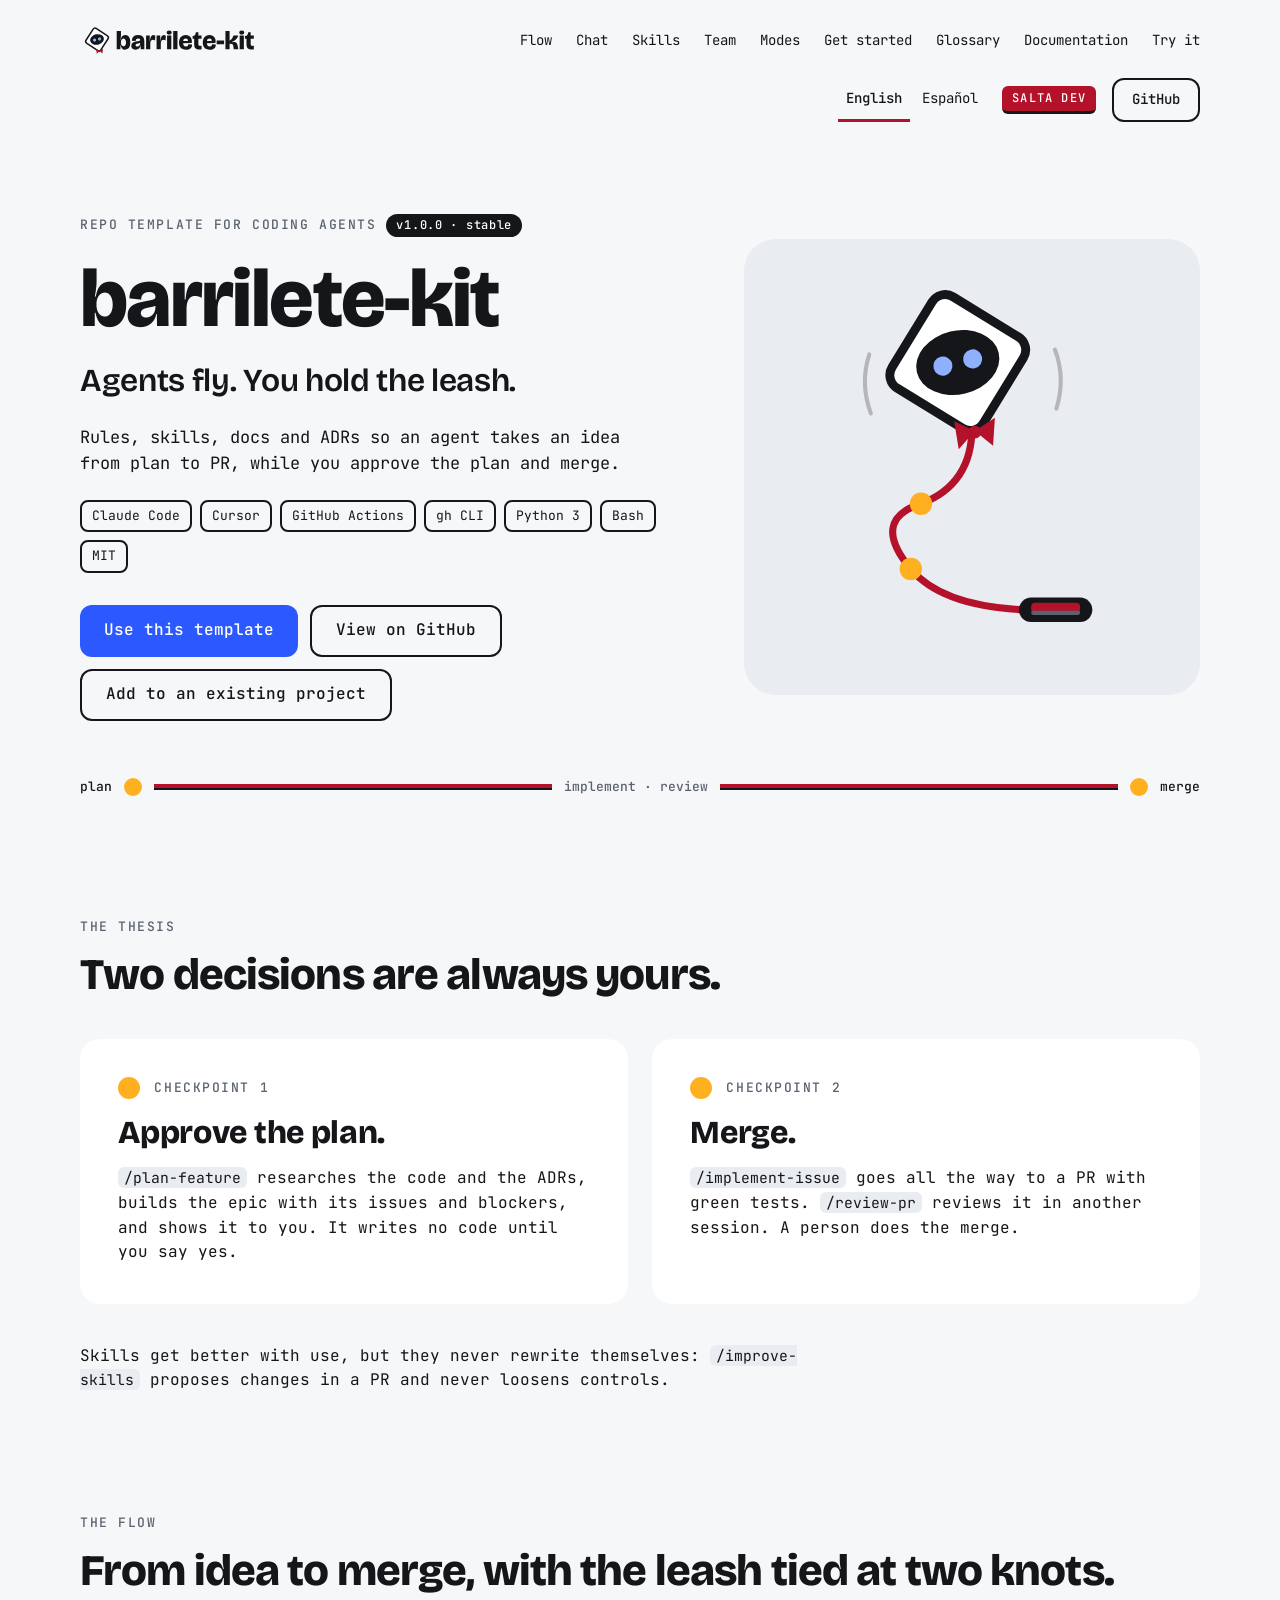
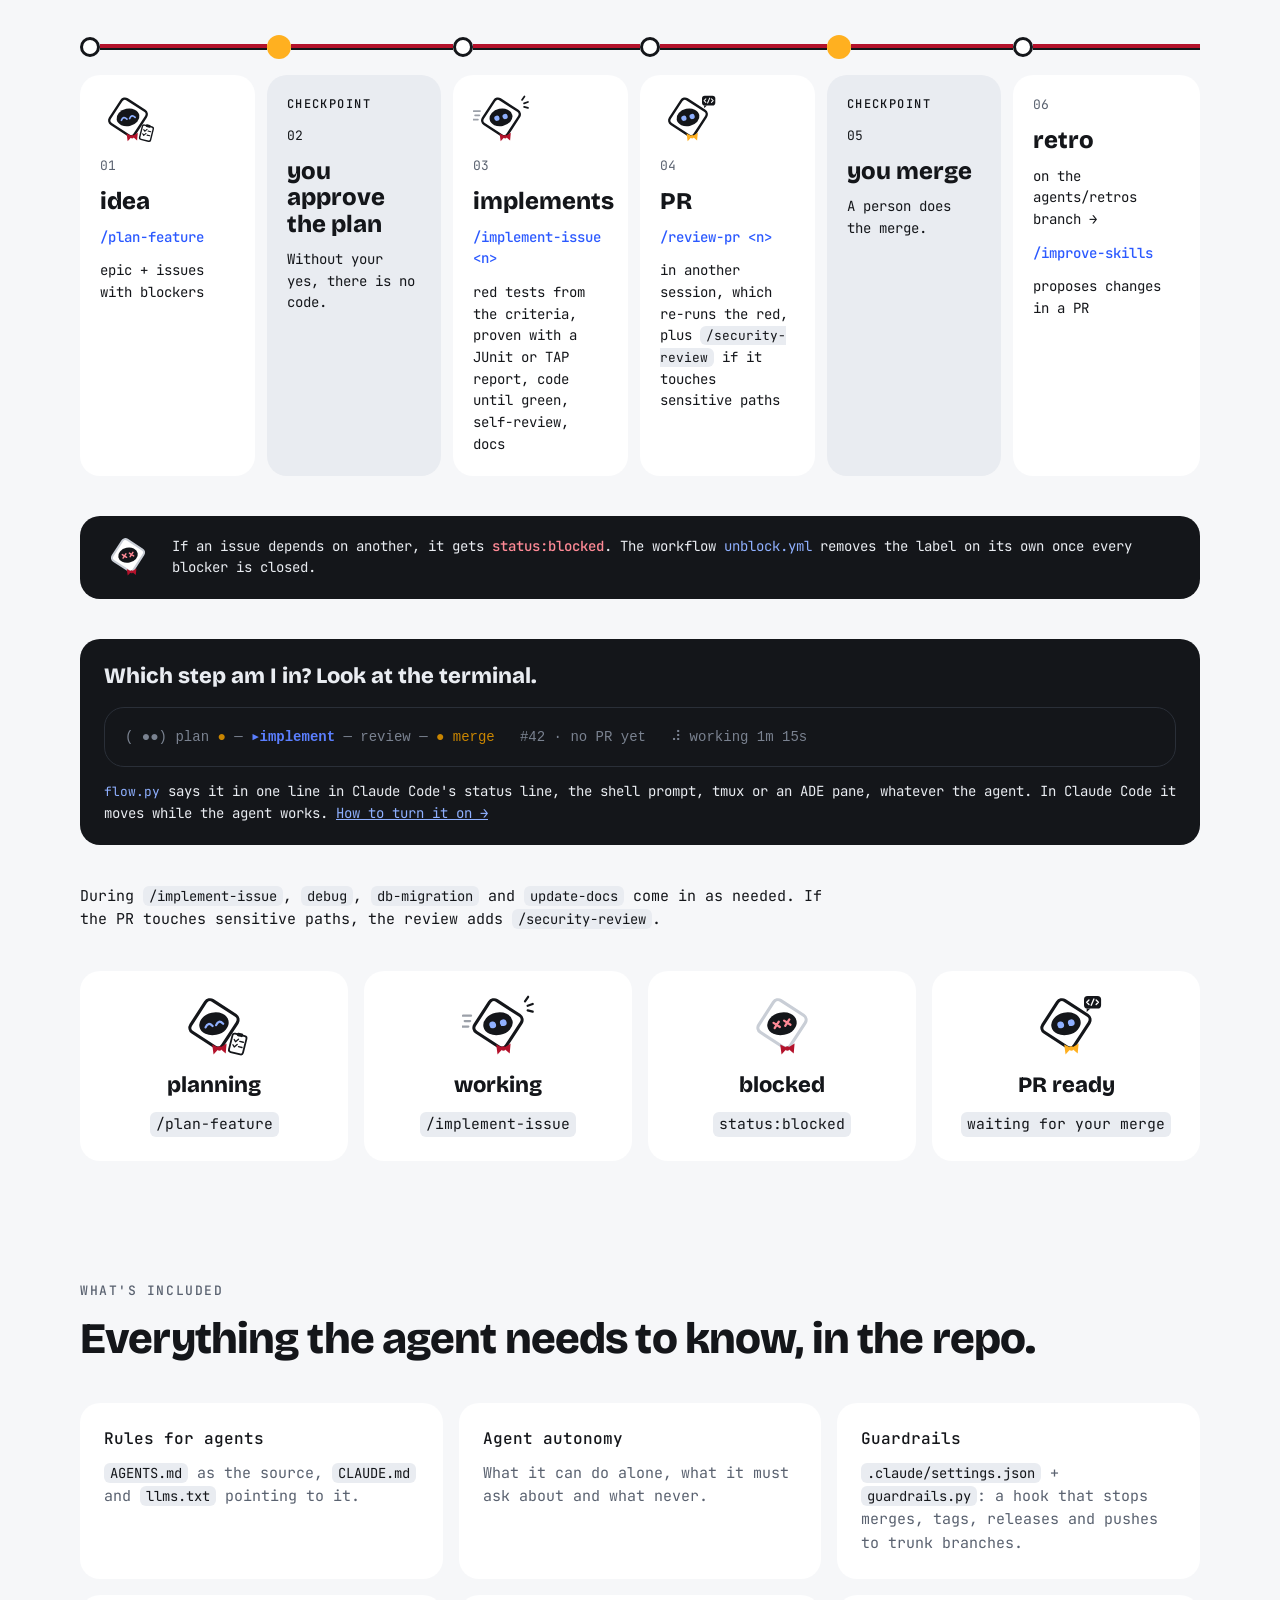
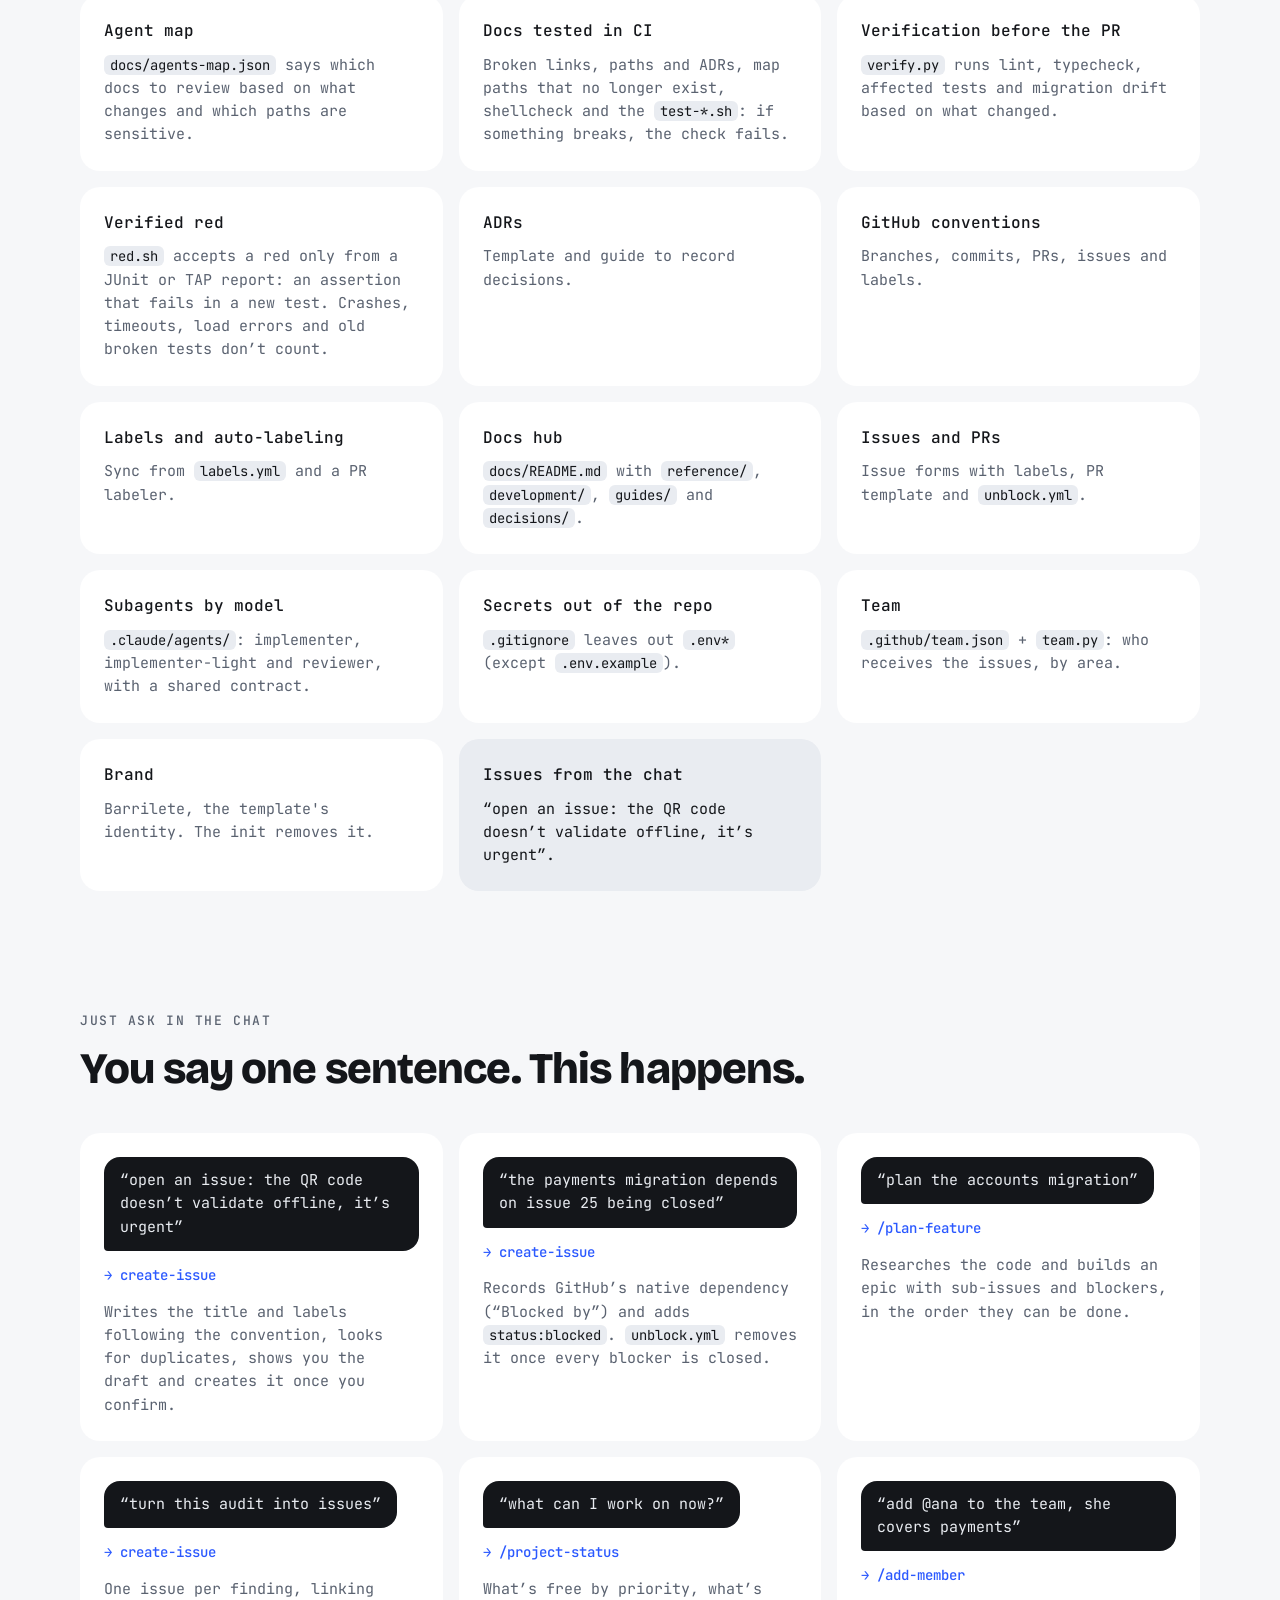
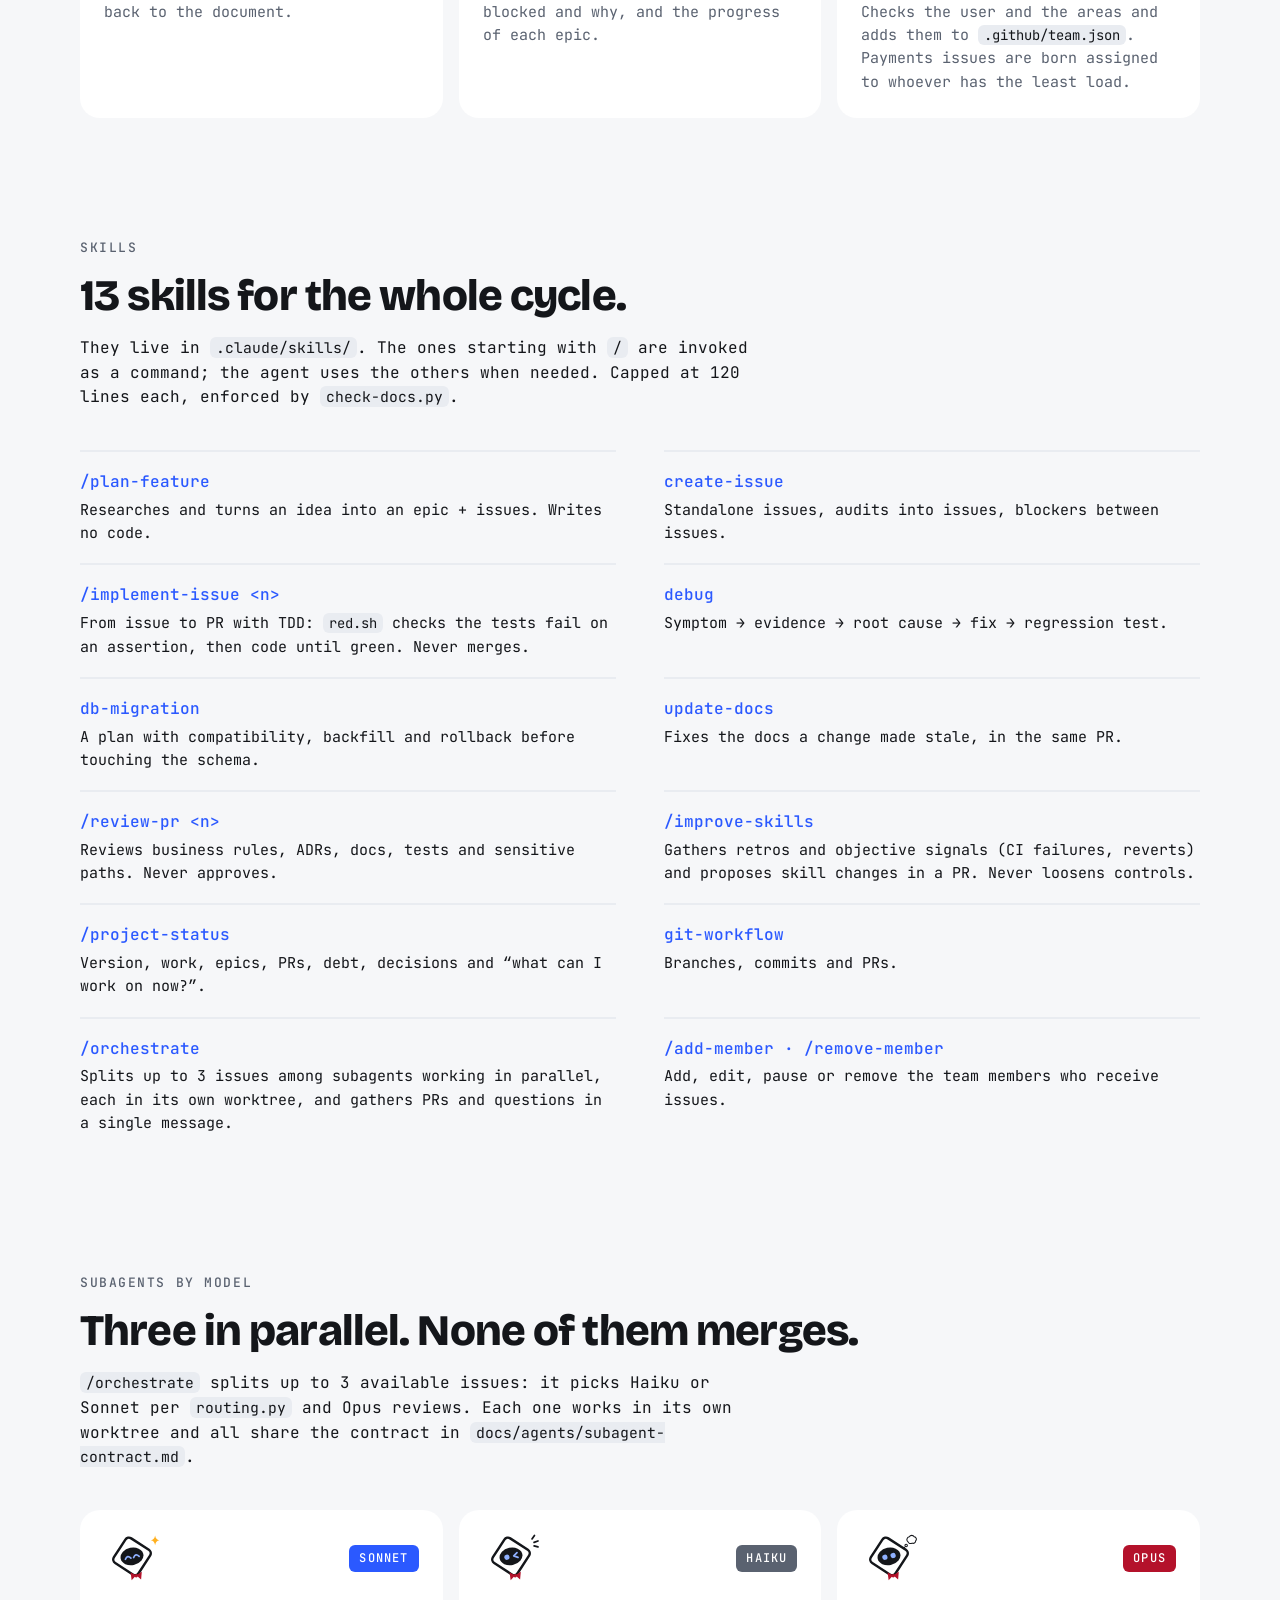
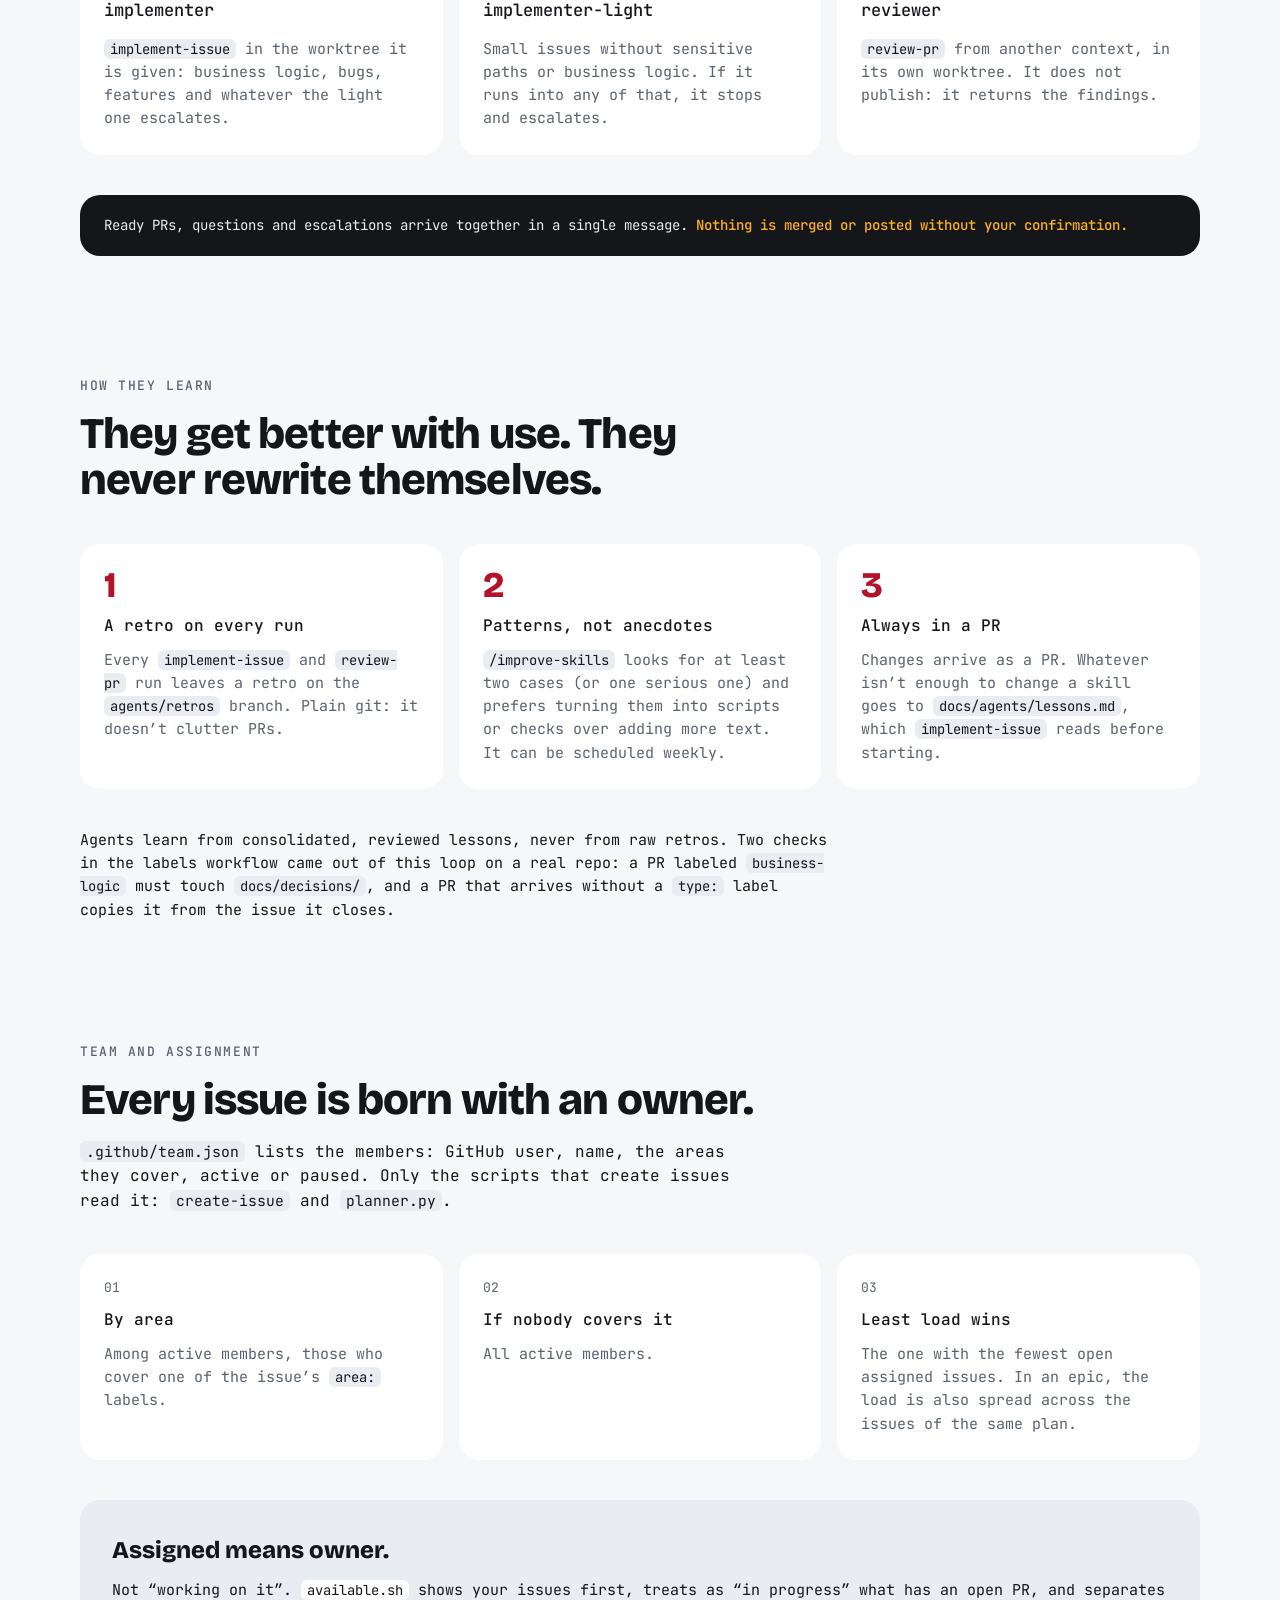
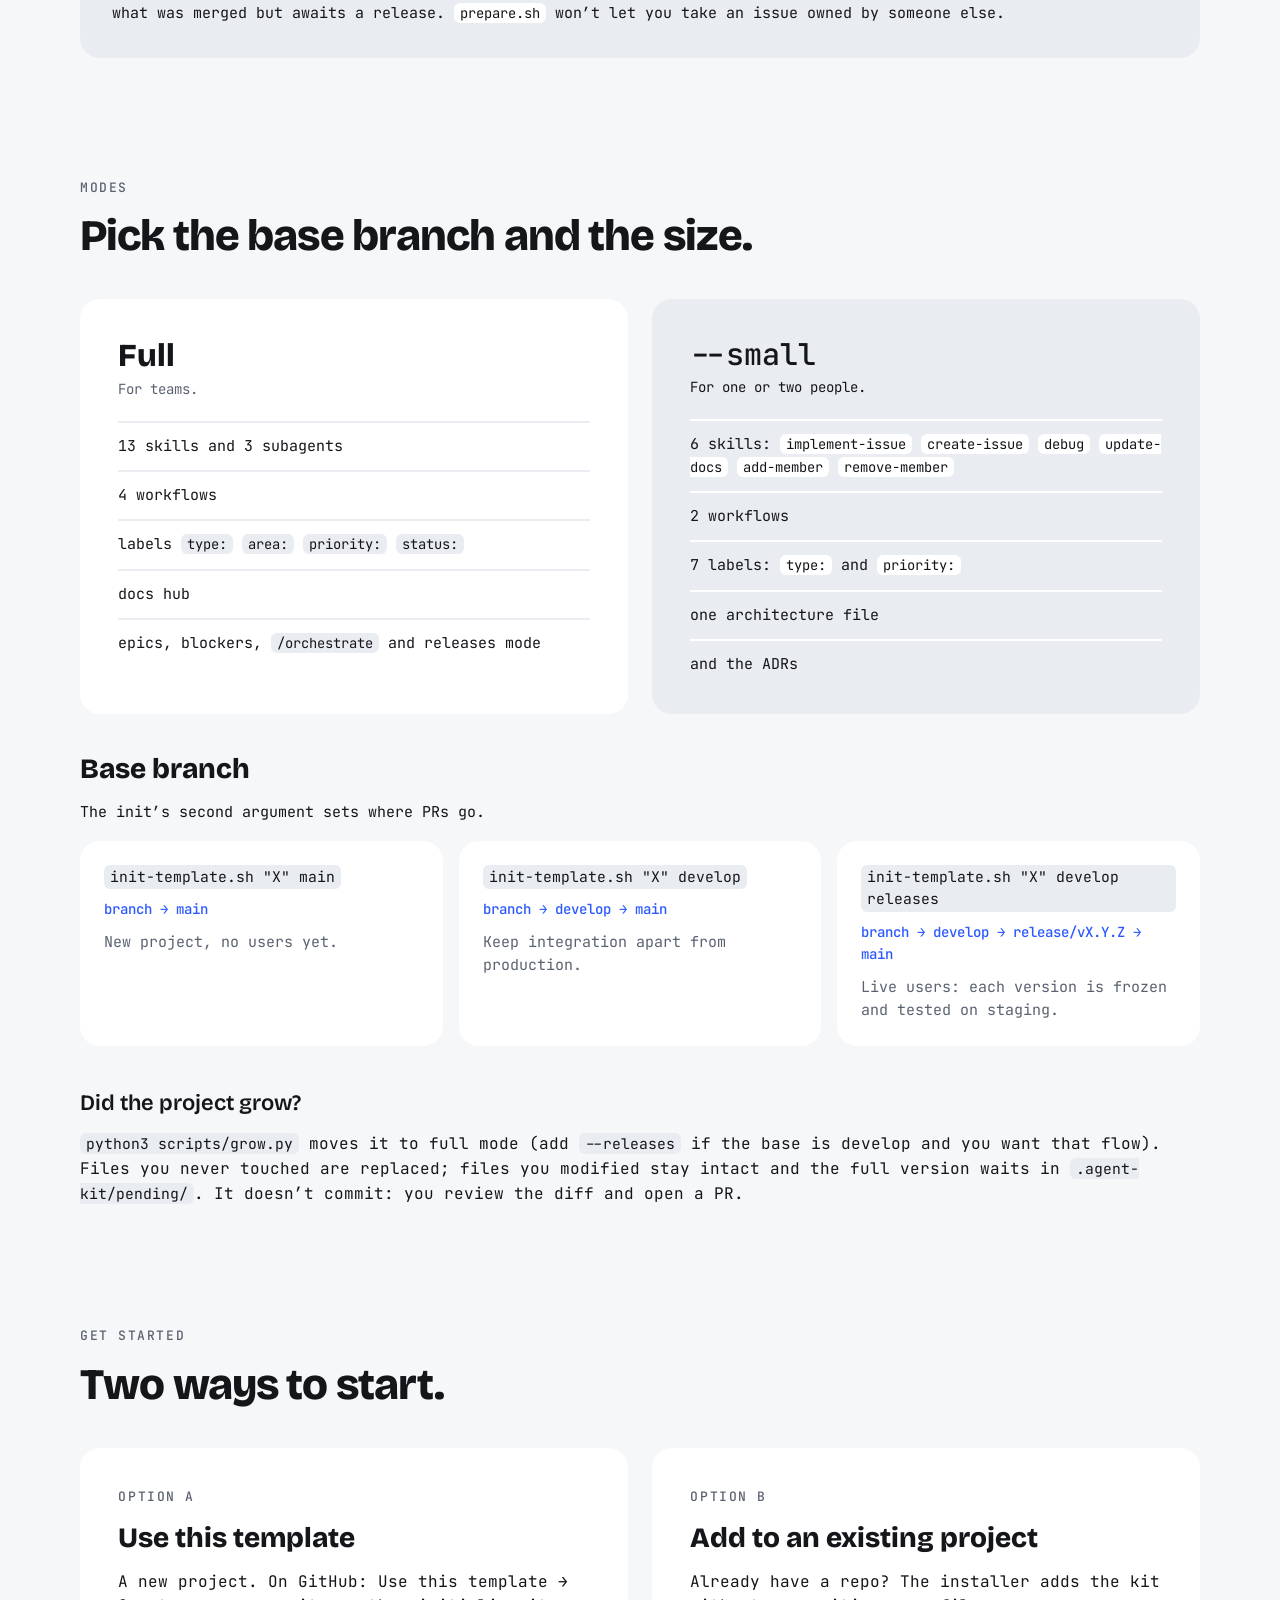
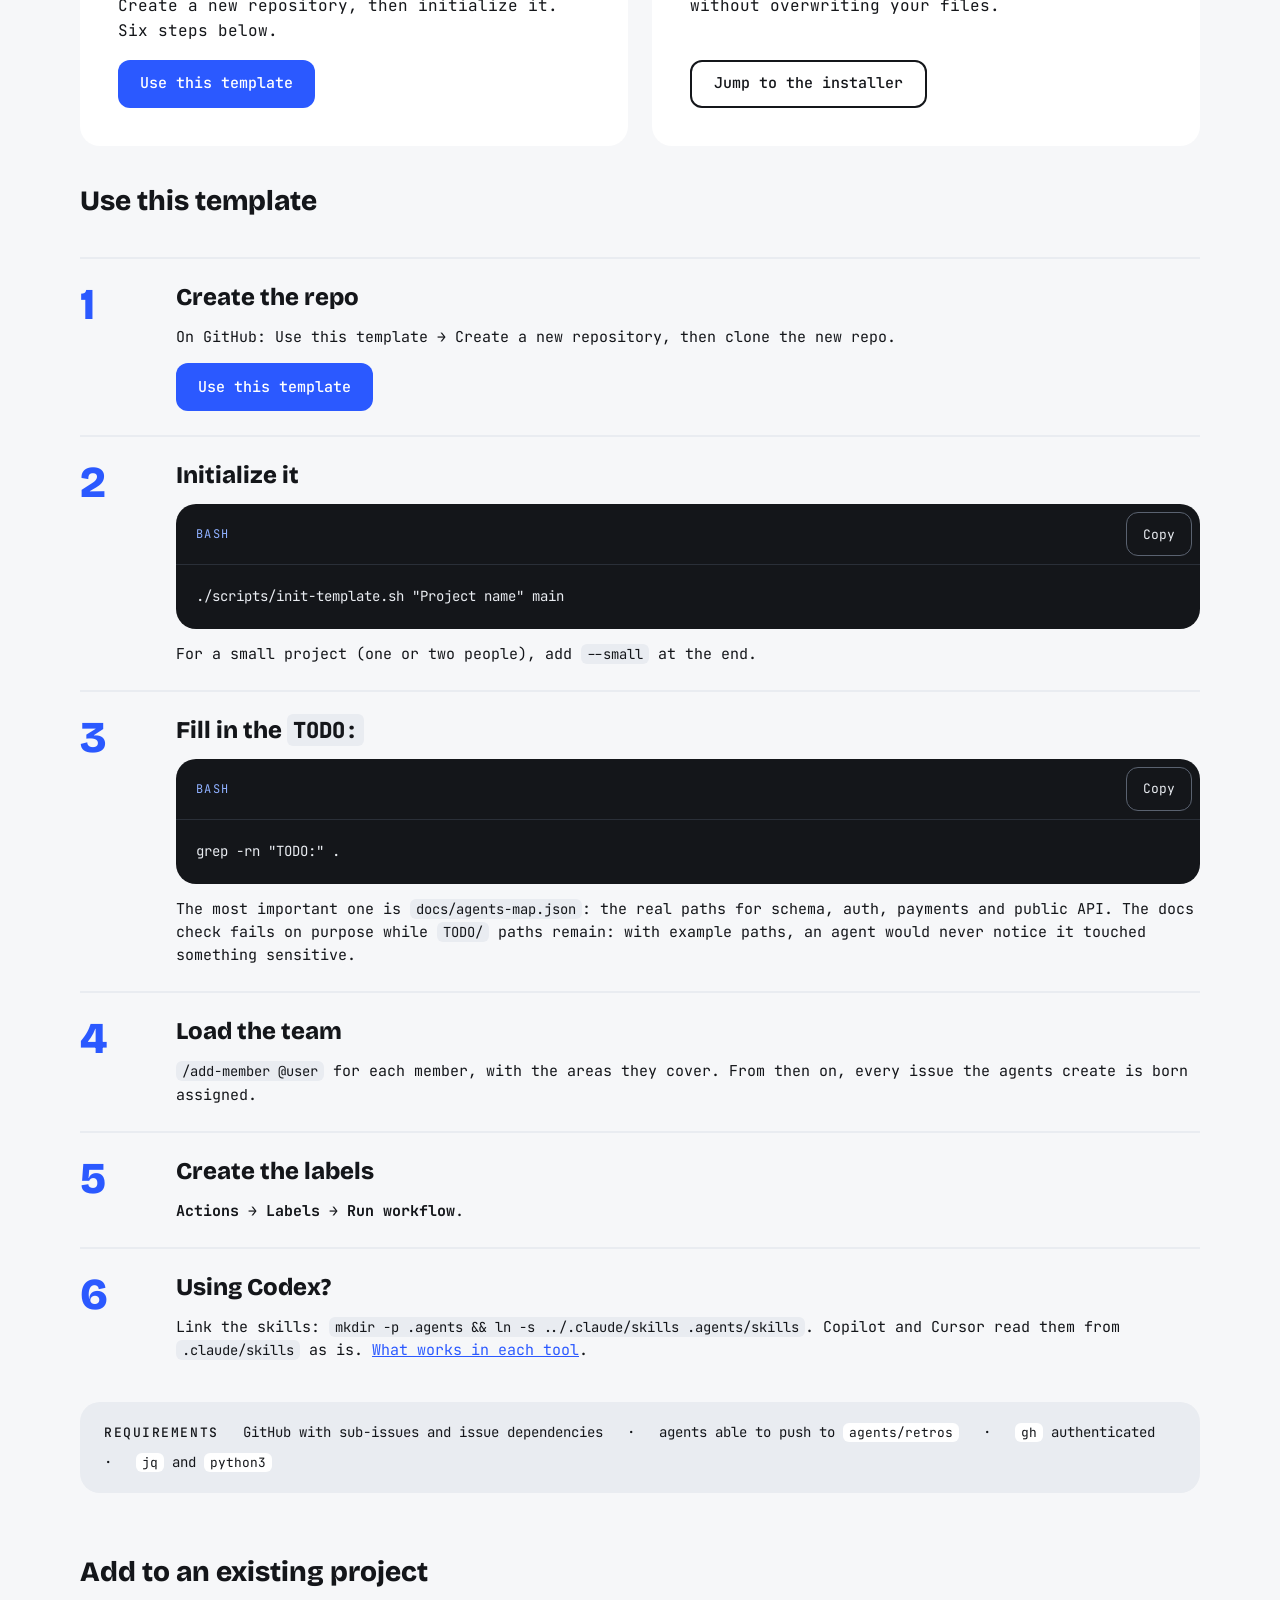
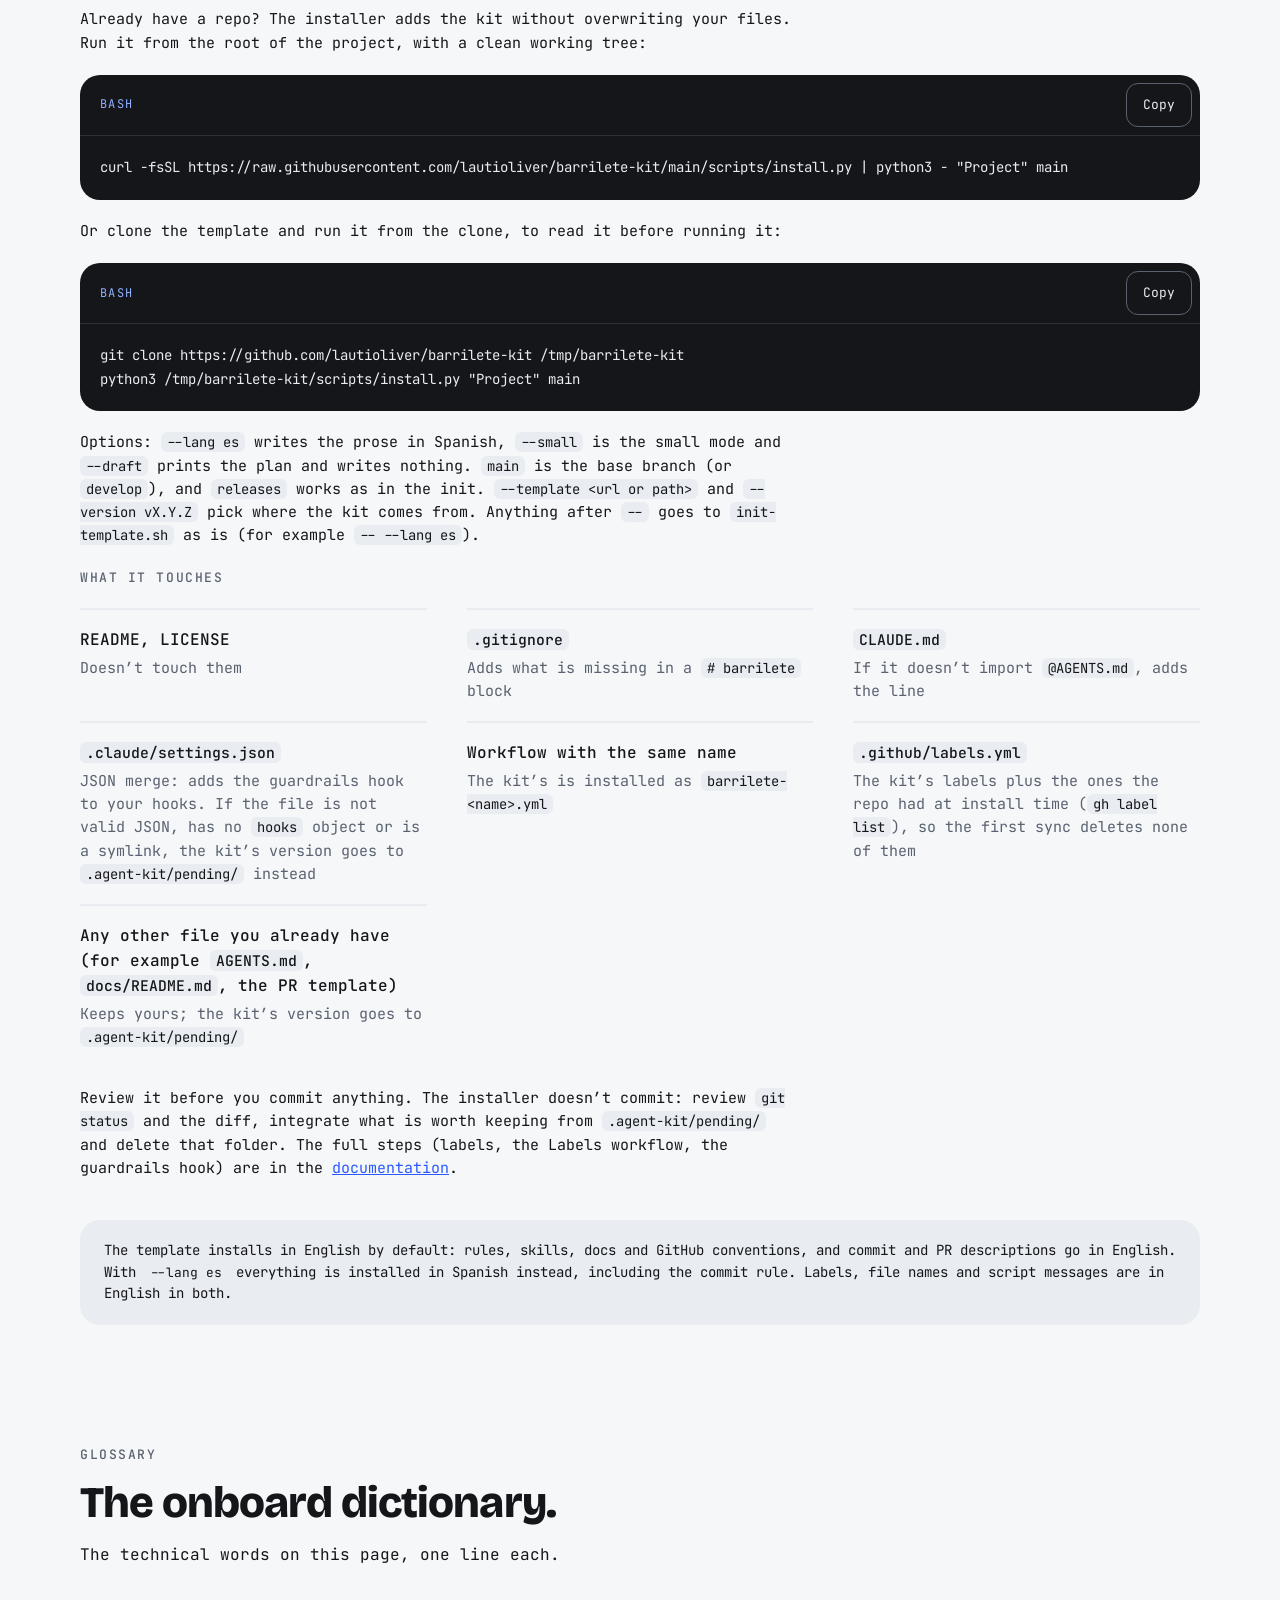
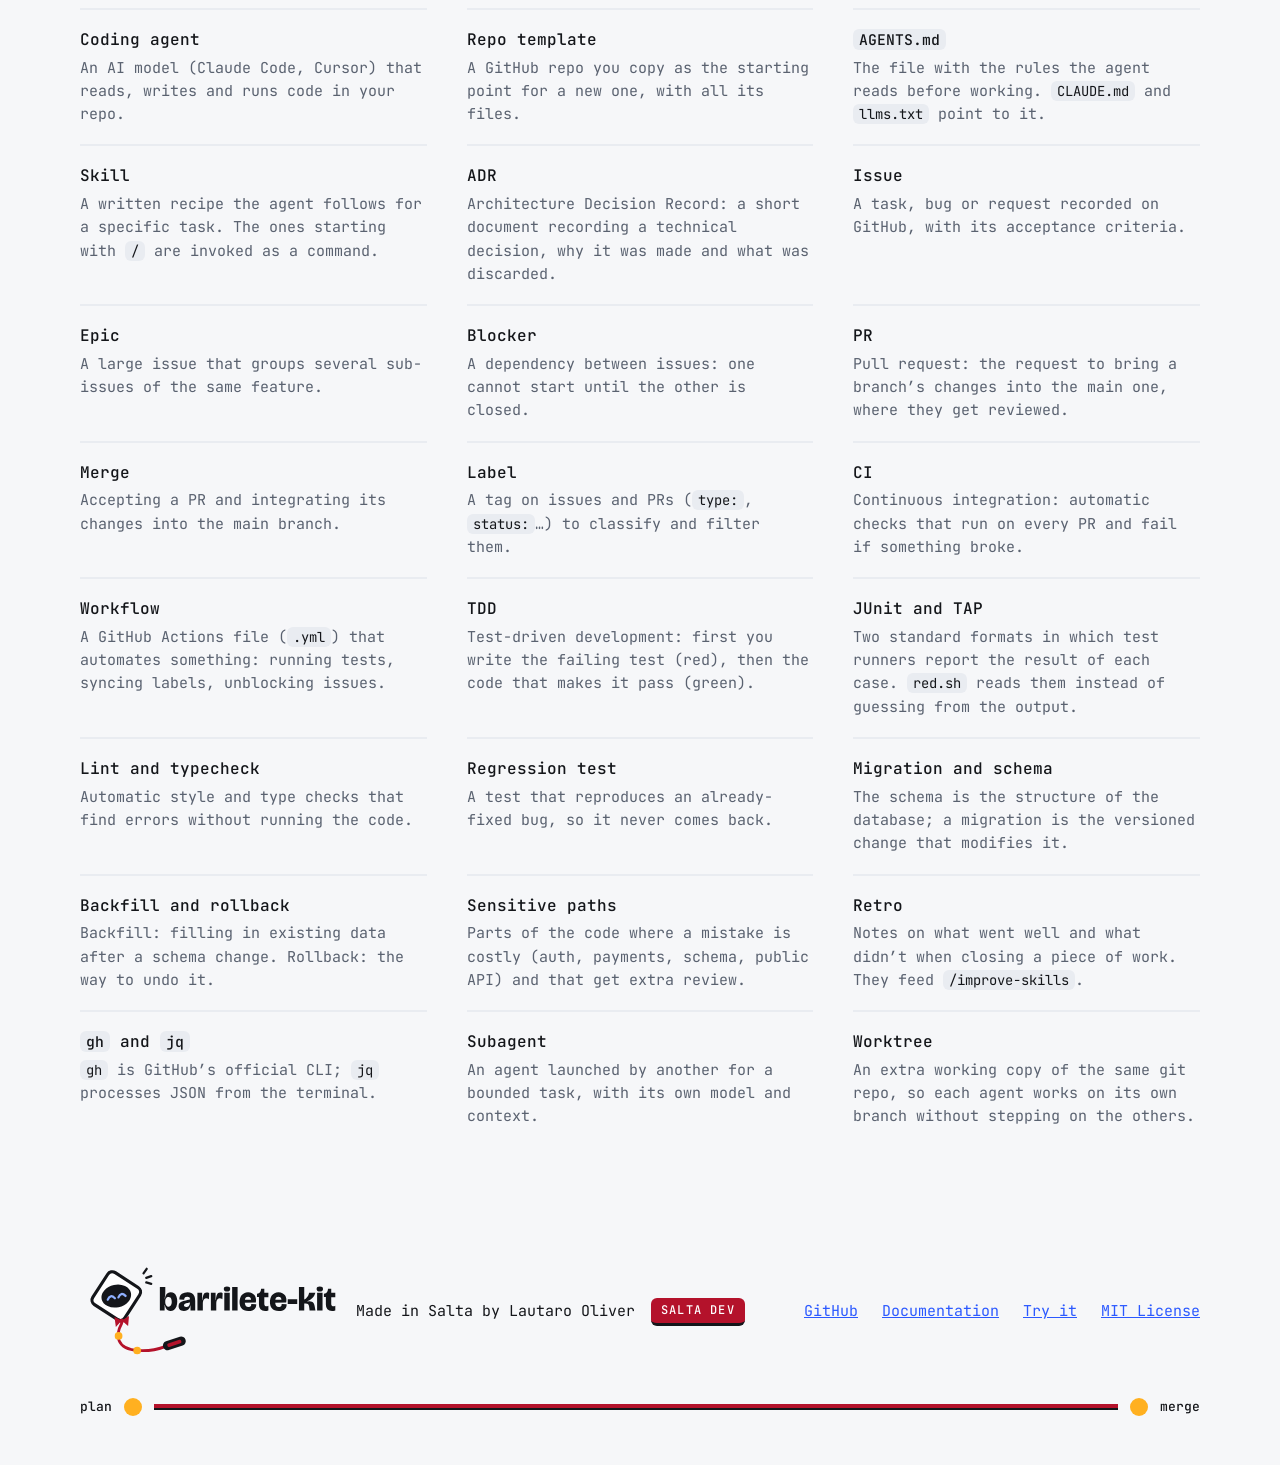
==== index.html @ bea8fddf "feat(landing): mostrar la línea del flujo en la terminal Co-Authored-By: Claude Opus 5.5 <noreply@an" ====
<!doctype html>
<html lang="en">
<head>
<meta charset="utf-8">
<link rel="icon" href="/favicon.svg" type="image/svg+xml">
<meta name="viewport" content="width=device-width,initial-scale=1,viewport-fit=cover">
<title>barrilete-kit</title>
<meta name="description" content="Repo template for coding agents: rules, skills, docs and ADRs to take an idea from plan to PR, while you approve the plan and merge.">
<link rel="canonical" href="https://barrilete-kit-lp.vercel.app/">
<link rel="alternate" hreflang="en" href="https://barrilete-kit-lp.vercel.app/">
<link rel="alternate" hreflang="es" href="https://barrilete-kit-lp.vercel.app/es/">
<link rel="alternate" hreflang="x-default" href="https://barrilete-kit-lp.vercel.app/">
<link rel="preconnect" href="https://fonts.googleapis.com">
<link rel="stylesheet" href="https://fonts.googleapis.com/css2?family=Bricolage+Grotesque:opsz,wght@12..96,600;12..96,800&amp;family=JetBrains+Mono:wght@400;500&amp;display=swap">
<style>:root{color-scheme:light;box-sizing:border-box;padding-top:env(safe-area-inset-top,0px);padding-bottom:env(safe-area-inset-bottom,0px)}html{scroll-padding-top:env(safe-area-inset-top,0px)}body{margin:0;padding:0;font:14px -apple-system,BlinkMacSystemFont,sans-serif;background:#fff;color:#000}img{max-width:100%}[hidden]:not([hidden=until-found i]){display:none!important}</style>
<style>
/* Layout: una columna de 1200px, secciones apiladas, grillas auto-fit; la rienda abre y cierra la página.
   Tokens del design system barrilete-kit (tema único claro, a propósito). */
:root{
  color-scheme: light;
  --surface:#f6f7f9; --surface-raised:#ffffff; --surface-muted:#e9ecf1;
  --ink:#14161a; --ink-muted:#5a6270;
  --accent:#2b59ff; --accent-hover:#1e3fcc; --accent-on-inverse:#8fb0ff;
  --rienda:#b4122b; --nudo:#ffb020; --alert-on-inverse:#ff8a96; --hairline-inverse:#2a2f38;
  --font-display:"Bricolage Grotesque", ui-sans-serif, system-ui, sans-serif;
  --font-mono:"JetBrains Mono", ui-monospace, SFMono-Regular, Menlo, monospace;
}
html{scroll-behavior:smooth}
body{margin:0;background:var(--surface);color:var(--ink)}
a{color:var(--accent)} a:hover{color:var(--accent-hover)}
code{font-family:var(--font-mono);font-size:0.92em;background:var(--surface-muted);color:var(--ink);padding:1px 6px;border-radius:6px;overflow-wrap:anywhere}
pre{margin:0}
h1,h2,h3{text-wrap:balance}
:focus-visible{outline:3px solid var(--accent);outline-offset:3px}
@keyframes flotar{0%,100%{transform:translateY(0)}50%{transform:translateY(-6px)}}
.dron{animation:flotar 3s ease-in-out infinite}
@media (prefers-reduced-motion: reduce){html{scroll-behavior:auto}.dron{animation:none}}

/* Motion: un solo momento fuerte en el hero (el barrilete flota atado a la rienda,
   los ojos te siguen, click para tirar) y la rienda como cable vivo: un pulso corre de plan a merge
   y los dos nudos laten. Todo visible en reposo; se apaga con prefers-reduced-motion. */
.in{animation:subir .7s cubic-bezier(.2,.7,.2,1) both}
.in2{animation-delay:.12s}
.chips li{animation:subir .5s cubic-bezier(.2,.7,.2,1) both;transition:background .2s,color .2s,transform .2s}
.chips li:nth-child(2){animation-delay:.05s}.chips li:nth-child(3){animation-delay:.1s}.chips li:nth-child(4){animation-delay:.15s}.chips li:nth-child(5){animation-delay:.2s}.chips li:nth-child(6){animation-delay:.25s}.chips li:nth-child(7){animation-delay:.3s}
.chips li:hover{background:var(--ink);color:var(--surface);transform:rotate(-2deg)}
@keyframes subir{from{transform:translateY(18px);opacity:.001}to{transform:none;opacity:1}}
.dron{animation:none;cursor:pointer;outline:none}
.dron:focus-visible .cuerpo{stroke:var(--accent)}
.correa{stroke-dasharray:1;stroke-dashoffset:0;animation:dibujar 1.1s .35s cubic-bezier(.6,0,.2,1) both}
@keyframes dibujar{from{stroke-dashoffset:1}to{stroke-dashoffset:0}}
.knot{transform-box:fill-box;transform-origin:center;animation:pop .45s cubic-bezier(.3,1.6,.5,1) both}
.k1{animation-delay:.9s}.k2{animation-delay:1.15s}
@keyframes pop{from{transform:scale(0)}to{transform:scale(1)}}
.rotor{transform-box:fill-box;transform-origin:center;animation:rotor .16s linear infinite alternate}
.r2{animation-delay:-.08s}
@keyframes rotor{from{transform:scaleX(1)}to{transform:scaleX(.55)}}
.wind{animation:viento 1.6s ease-in-out infinite}
.wind+.wind{animation-delay:.8s}
@keyframes viento{0%,100%{opacity:.08}50%{opacity:.35}}
.blink,.bot .eye{transform-box:fill-box;transform-origin:center}
.blink{animation:parpadeo 4.5s infinite}
.bot .eye{animation:parpadeo 5s infinite}
.card:nth-child(2n) .bot .eye{animation-delay:1.3s}.card:nth-child(3n) .bot .eye{animation-delay:2.6s}
@keyframes parpadeo{0%,93%,100%{transform:scaleY(1)}96%{transform:scaleY(.1)}}
.hilo{position:relative;overflow:hidden}
.hilo::after{content:"";position:absolute;inset:0 auto 0 0;width:28%;background:linear-gradient(90deg,transparent,var(--nudo),transparent);transform:translateX(-120%);animation:corriente 2.8s cubic-bezier(.5,0,.5,1) infinite}
.hilo~.hilo::after{animation-delay:.6s}
@keyframes corriente{to{transform:translateX(420%)}}
.pulse{animation:latido 2.8s ease-out infinite}
@keyframes latido{0%{box-shadow:0 0 0 0 rgba(255,176,32,.6)}70%,100%{box-shadow:0 0 0 12px rgba(255,176,32,0)}}
.card{transition:transform .25s cubic-bezier(.2,.7,.2,1),box-shadow .25s}
.card:hover{transform:translateY(-4px);box-shadow:0 0 0 2px var(--ink),0 4px 0 2px var(--ink)}
.card:hover .bot{animation:saltito .5s cubic-bezier(.3,1.6,.5,1)}
@keyframes saltito{40%{transform:translateY(-6px) rotate(-4deg)}}
.btn{transition:transform .15s,box-shadow .15s}
.btn:hover{transform:translateY(-2px);box-shadow:0 3px 0 0 var(--ink)}
.btn:active{transform:translateY(1px);box-shadow:none}
.reveal.visto{animation:subir .6s cubic-bezier(.2,.7,.2,1) backwards}
.reveal.visto>*{animation:subir .6s cubic-bezier(.2,.7,.2,1) backwards}
.reveal.visto>*:nth-child(2){animation-delay:.06s}.reveal.visto>*:nth-child(3){animation-delay:.12s}.reveal.visto>*:nth-child(4){animation-delay:.18s}.reveal.visto>*:nth-child(5){animation-delay:.24s}.reveal.visto>*:nth-child(6){animation-delay:.3s}.reveal.visto>*:nth-child(n+7){animation-delay:.36s}
#progreso{position:fixed;left:0;top:env(safe-area-inset-top,0px);height:4px;width:100%;background:var(--rienda);border-bottom:2px solid var(--ink);transform-origin:left;transform:scaleX(0);z-index:10;pointer-events:none}
@media (prefers-reduced-motion: reduce){
  *,*::before,*::after{animation:none!important;transition:none!important}
  .hilo::after{display:none}
}
</style>
<style>
.fl{background:var(--ink);border-radius:20px;overflow:hidden;margin:0 0 20px}
.fl-tit{padding:10px 20px;border-bottom:1px solid var(--hairline-inverse,#2a2f38);font-size:12px;letter-spacing:.12em;text-transform:uppercase;color:var(--accent-on-inverse,#8fb0ff)}
.fl pre{margin:0;padding:18px 20px;overflow-x:auto;color:#c7cdd6;font-size:14px;line-height:1.6;white-space:pre}
.fl .g{color:#7A8290}.fl .n{color:#C98500}.fl .p{color:#5B7FFF;font-weight:700}.fl .r{color:#E0525E;font-weight:700}.fl .m{color:#FFB020}
.fl-caras{display:grid;grid-template-columns:repeat(auto-fit,minmax(min(100%,150px),1fr));gap:12px;margin:0 0 20px}
.fl-caras div{background:var(--ink);color:#c7cdd6;border-radius:16px;padding:12px 14px;font-size:13px}
.fl-caras b{display:block;font-size:16px;color:#E9ECF1;margin-bottom:4px;white-space:pre}
</style>
</head>
<body>
<div id="progreso" aria-hidden="true"></div>

<div style="width: 100%; background: var(--surface); color: var(--ink); font-family: var(--font-mono); font-size: 16px; line-height: 1.55; box-sizing: border-box; overflow-x: hidden">

<!-- NAV -->
<header style="max-width: 1200px; margin: 0 auto; padding: 20px clamp(16px, 4vw, 40px); box-sizing: border-box; display: flex; flex-wrap: wrap; align-items: center; justify-content: space-between; gap: 16px 32px">
<a href="#top" style="display: flex; align-items: center; gap: 10px; color: var(--ink); text-decoration: none; font-weight: 500; font-size: 17px">
<svg class="logo" width="177" height="30" viewBox="0 0 377 64" role="img" aria-label="barrilete-kit"><g transform="scale(0.45)"><g transform="rotate(-12 80 64)"><rect x="38" y="22" width="84" height="84" rx="12" transform="rotate(45 80 64)" fill="#FFFFFF" stroke="#14161A" stroke-width="7"></rect><ellipse cx="80" cy="64" rx="33" ry="25" fill="#14161A"></ellipse><circle cx="68" cy="64" r="7.5" fill="#8FB0FF"></circle><circle cx="92" cy="64" r="7.5" fill="#8FB0FF"></circle></g><path d="M92 118 L76 110 L79 132 Z M92 118 L108 108 L106 130 Z" fill="#B4122B"></path><circle cx="92" cy="119" r="5" fill="#B4122B"></circle></g><path transform="translate(75.984 49.7) scale(0.056)" fill="#14161A" d="M353 14Q308 14 274.0 -6.0Q240 -26 217.5 -65.5Q195 -105 184 -163H177V0H36V-186V-700H198V-545Q198 -518 195.5 -487.0Q193 -456 188.5 -423.0Q184 -390 178 -356H187Q196 -422 219.0 -463.0Q242 -504 278.0 -523.0Q314 -542 360 -542Q419 -542 462.5 -512.0Q506 -482 530.0 -422.0Q554 -362 554 -271Q554 -174 527.5 -111.0Q501 -48 455.5 -17.0Q410 14 353 14ZM296 -115Q326 -115 347.0 -134.5Q368 -154 379.0 -186.5Q390 -219 390 -258Q390 -297 380.0 -331.0Q370 -365 349.0 -386.0Q328 -407 296 -407Q282 -407 267.5 -402.0Q253 -397 240.5 -386.5Q228 -376 218.0 -359.5Q208 -343 202.0 -319.5Q196 -296 196 -266V-259Q196 -222 204.5 -195.0Q213 -168 227.0 -150.0Q241 -132 259.0 -123.5Q277 -115 296 -115ZM751 14Q711 14 675.0 0.0Q639 -14 616.0 -45.5Q593 -77 593 -130Q593 -179 612.0 -209.5Q631 -240 663.0 -258.5Q695 -277 733.0 -286.5Q771 -296 808 -303Q860 -313 886.0 -319.0Q912 -325 921.5 -333.0Q931 -341 931 -355Q931 -384 909.5 -399.0Q888 -414 853 -414Q831 -414 809.0 -406.0Q787 -398 773.0 -377.5Q759 -357 760 -319L616 -329Q614 -392 635.0 -433.5Q656 -475 692.5 -498.5Q729 -522 772.5 -532.0Q816 -542 859 -542Q938 -542 989.0 -512.5Q1040 -483 1064.5 -427.5Q1089 -372 1089 -293V-199Q1089 -166 1089.0 -132.5Q1089 -99 1089.0 -66.0Q1089 -33 1089 0H949Q949 -36 949.0 -73.0Q949 -110 949 -151H943Q939 -106 913.5 -68.5Q888 -31 846.5 -8.5Q805 14 751 14ZM818 -104Q835 -104 854.5 -110.5Q874 -117 891.5 -132.0Q909 -147 920.0 -173.5Q931 -200 931 -239V-263L958 -266Q950 -253 931.5 -245.0Q913 -237 890.0 -232.5Q867 -228 843.5 -223.5Q820 -219 800.0 -211.5Q780 -204 767.5 -191.5Q755 -179 755 -157Q755 -131 773.5 -117.5Q792 -104 818 -104ZM1155 0V-287V-528H1295V-318H1303Q1309 -402 1326.5 -450.5Q1344 -499 1370.5 -519.5Q1397 -540 1430 -540Q1448 -540 1467.5 -535.0Q1487 -530 1506 -519L1498 -339Q1476 -352 1455.0 -358.5Q1434 -365 1415 -365Q1383 -365 1361.0 -347.0Q1339 -329 1327.5 -294.0Q1316 -259 1316 -209V0ZM1555 0V-287V-528H1695V-318H1703Q1709 -402 1726.5 -450.5Q1744 -499 1770.5 -519.5Q1797 -540 1830 -540Q1848 -540 1867.5 -535.0Q1887 -530 1906 -519L1898 -339Q1876 -352 1855.0 -358.5Q1834 -365 1815 -365Q1783 -365 1761.0 -347.0Q1739 -329 1727.5 -294.0Q1716 -259 1716 -209V0ZM1955 0V-528H2117V0ZM2035 -566Q1989 -566 1964.5 -585.5Q1940 -605 1940 -642Q1940 -680 1964.5 -699.5Q1989 -719 2035 -719Q2082 -719 2106.5 -699.0Q2131 -679 2131 -642Q2131 -606 2106.5 -586.0Q2082 -566 2035 -566ZM2189 0V-700H2351V0ZM2674 14Q2599 14 2548.5 -7.5Q2498 -29 2467.0 -66.5Q2436 -104 2422.5 -152.0Q2409 -200 2409 -253Q2409 -310 2423.5 -362.0Q2438 -414 2468.5 -454.5Q2499 -495 2547.5 -518.5Q2596 -542 2664 -542Q2732 -542 2780.5 -518.5Q2829 -495 2858.0 -453.0Q2887 -411 2895.5 -356.0Q2904 -301 2893 -237L2510 -231V-319L2769 -324L2748 -273Q2754 -319 2746.5 -350.5Q2739 -382 2719.0 -398.5Q2699 -415 2664 -415Q2627 -415 2605.0 -396.0Q2583 -377 2574.0 -342.5Q2565 -308 2565 -261Q2565 -180 2592.0 -143.0Q2619 -106 2675 -106Q2699 -106 2715.0 -112.0Q2731 -118 2741.0 -129.5Q2751 -141 2755.0 -157.5Q2759 -174 2758 -195L2906 -187Q2909 -154 2899.5 -119.0Q2890 -84 2864.0 -54.0Q2838 -24 2791.5 -5.0Q2745 14 2674 14ZM3171 12Q3078 12 3032.5 -35.5Q2987 -83 2987 -183V-402H2929V-504H2932Q2994 -512 3020.0 -545.5Q3046 -579 3052 -647V-649H3147V-528H3268V-398H3147V-198Q3147 -160 3165.5 -144.0Q3184 -128 3211 -128Q3225 -128 3240.0 -132.0Q3255 -136 3268 -143V-2Q3237 7 3213.0 9.5Q3189 12 3171 12ZM3579 14Q3504 14 3453.5 -7.5Q3403 -29 3372.0 -66.5Q3341 -104 3327.5 -152.0Q3314 -200 3314 -253Q3314 -310 3328.5 -362.0Q3343 -414 3373.5 -454.5Q3404 -495 3452.5 -518.5Q3501 -542 3569 -542Q3637 -542 3685.5 -518.5Q3734 -495 3763.0 -453.0Q3792 -411 3800.5 -356.0Q3809 -301 3798 -237L3415 -231V-319L3674 -324L3653 -273Q3659 -319 3651.5 -350.5Q3644 -382 3624.0 -398.5Q3604 -415 3569 -415Q3532 -415 3510.0 -396.0Q3488 -377 3479.0 -342.5Q3470 -308 3470 -261Q3470 -180 3497.0 -143.0Q3524 -106 3580 -106Q3604 -106 3620.0 -112.0Q3636 -118 3646.0 -129.5Q3656 -141 3660.0 -157.5Q3664 -174 3663 -195L3811 -187Q3814 -154 3804.5 -119.0Q3795 -84 3769.0 -54.0Q3743 -24 3696.5 -5.0Q3650 14 3579 14ZM3844 -195V-337H4127V-195ZM4178 0V-700H4336V-329Q4370 -347 4394.5 -370.0Q4419 -393 4436.0 -419.5Q4453 -446 4463.5 -473.5Q4474 -501 4481 -528H4667Q4656 -488 4635.5 -450.5Q4615 -413 4585.0 -380.5Q4555 -348 4515.5 -322.0Q4476 -296 4428 -279V-271Q4490 -281 4529.5 -273.5Q4569 -266 4592.0 -245.5Q4615 -225 4627.5 -194.0Q4640 -163 4647 -125L4670 0H4495L4484 -88Q4480 -120 4473.0 -148.0Q4466 -176 4446.0 -193.5Q4426 -211 4383 -211H4336V0ZM4719 0V-528H4881V0ZM4799 -566Q4753 -566 4728.5 -585.5Q4704 -605 4704 -642Q4704 -680 4728.5 -699.5Q4753 -719 4799 -719Q4846 -719 4870.5 -699.0Q4895 -679 4895 -642Q4895 -606 4870.5 -586.0Q4846 -566 4799 -566ZM5164 12Q5071 12 5025.5 -35.5Q4980 -83 4980 -183V-402H4922V-504H4925Q4987 -512 5013.0 -545.5Q5039 -579 5045 -647V-649H5140V-528H5261V-398H5140V-198Q5140 -160 5158.5 -144.0Q5177 -128 5204 -128Q5218 -128 5233.0 -132.0Q5248 -136 5261 -143V-2Q5230 7 5206.0 9.5Q5182 12 5164 12Z"/></svg>
</a>
<nav aria-label="Main" style="display: flex; flex-wrap: wrap; align-items: center; gap: 4px 24px; font-size: 14px">
<a href="#flow" style="color: var(--ink); text-decoration: none; padding: 10px 0">Flow</a>
<a href="#chat" style="color: var(--ink); text-decoration: none; padding: 10px 0">Chat</a>
<a href="#skills" style="color: var(--ink); text-decoration: none; padding: 10px 0">Skills</a>
<a href="#team" style="color: var(--ink); text-decoration: none; padding: 10px 0">Team</a>
<a href="#modes" style="color: var(--ink); text-decoration: none; padding: 10px 0">Modes</a>
<a href="#get-started" style="color: var(--ink); text-decoration: none; padding: 10px 0">Get started</a>
<a href="#glossary" style="color: var(--ink); text-decoration: none; padding: 10px 0">Glossary</a>
<a href="/docs.html" style="color: var(--ink); text-decoration: none; padding: 10px 0">Documentation</a>
<a href="/probar.html" style="color: var(--ink); text-decoration: none; padding: 10px 0">Try it</a>
</nav>
<div style="display: flex; align-items: center; gap: 16px; margin-left: auto">
<nav class="idioma" aria-label="Language" style="display: flex; align-items: center; gap: 4px; font-size: 14px"><span aria-current="true" lang="en" style="padding: 10px 8px; font-weight: 500; border-bottom: 3px solid var(--rienda)">English</span><a href="/es/" hreflang="es" lang="es" title="Cambiar a español" style="color: var(--ink); text-decoration: none; padding: 10px 8px; border-bottom: 3px solid transparent">Español</a></nav>
<span style="display: inline-block; background: var(--rienda); color: var(--surface-raised); font-size: 12px; font-weight: 500; letter-spacing: 0.1em; padding: 4px 10px; border-radius: 6px; border-bottom: 3px solid var(--ink); line-height: 1.4">SALTA DEV</span>
<a href="https://github.com/lautioliver/barrilete-kit/blob/main/README.md" style="display: inline-flex; align-items: center; min-height: 44px; padding: 0 18px; border: 2px solid var(--ink); border-radius: 12px; color: var(--ink); text-decoration: none; font-weight: 500; font-size: 14px; box-sizing: border-box">GitHub</a>
</div>
</header>

<!-- HERO -->
<section id="top" style="max-width: 1200px; margin: 0 auto; padding: clamp(40px, 6vw, 72px) clamp(16px, 4vw, 40px) 0; box-sizing: border-box">
<div style="display: flex; flex-wrap: wrap-reverse; align-items: center; gap: 48px">
<div style="flex: 1 1 520px; min-width: 0; display: flex; flex-direction: column; gap: 24px">
<div style="font-size: 13px; letter-spacing: 0.12em; text-transform: uppercase; color: var(--ink-muted); font-weight: 500">Repo template for coding agents<a href="https://github.com/lautioliver/barrilete-kit/releases/tag/v1.0.0" style="display: inline-flex; align-items: center; gap: 6px; margin-left: 10px; padding: 2px 10px; border-radius: 999px; background: var(--ink); color: var(--surface-raised); text-decoration: none; letter-spacing: 0.06em; text-transform: none; font-size: 12px">v1.0.0 · stable</a></div>
<h1 class="in" style="margin: 0; font-family: var(--font-display); font-weight: 800; font-size: clamp(48px, 6.4vw, 88px); line-height: 0.95; letter-spacing: -0.02em">barrilete-kit</h1>
<p class="in in2" style="margin: 0; font-family: var(--font-display); font-weight: 600; font-size: clamp(24px, 2.6vw, 32px); line-height: 1.15; letter-spacing: -0.01em">Agents fly. You hold the leash.</p>
<p style="margin: 0; font-size: 17px; max-width: 560px">Rules, skills, docs and ADRs so an agent takes an idea from plan to PR, while you approve the plan and merge.</p>
<ul class="chips" aria-label="Works with" style="list-style: none; margin: 0; padding: 0; display: flex; flex-wrap: wrap; gap: 8px; font-size: 13px"><li style="padding: 4px 10px; border: 2px solid var(--ink); border-radius: 8px">Claude Code</li><li style="padding: 4px 10px; border: 2px solid var(--ink); border-radius: 8px">Cursor</li><li style="padding: 4px 10px; border: 2px solid var(--ink); border-radius: 8px">GitHub Actions</li><li style="padding: 4px 10px; border: 2px solid var(--ink); border-radius: 8px">gh CLI</li><li style="padding: 4px 10px; border: 2px solid var(--ink); border-radius: 8px">Python 3</li><li style="padding: 4px 10px; border: 2px solid var(--ink); border-radius: 8px">Bash</li><li style="padding: 4px 10px; border: 2px solid var(--ink); border-radius: 8px">MIT</li></ul>
<div style="display: flex; flex-wrap: wrap; gap: 12px; padding-top: 8px">
<a class="btn" href="https://github.com/lautioliver/barrilete-kit/generate" style="display: inline-flex; align-items: center; min-height: 52px; padding: 0 24px; background: var(--accent); color: var(--surface-raised); border-radius: 12px; text-decoration: none; font-weight: 500; font-size: 16px; box-sizing: border-box">Use this template</a>
<a class="btn" href="https://github.com/lautioliver/barrilete-kit/blob/main/README.md" style="display: inline-flex; align-items: center; min-height: 52px; padding: 0 24px; border: 2px solid var(--ink); color: var(--ink); border-radius: 12px; text-decoration: none; font-weight: 500; font-size: 16px; box-sizing: border-box">View on GitHub</a>
<a class="btn" href="#add-to-an-existing-project" style="display: inline-flex; align-items: center; min-height: 52px; padding: 0 24px; border: 2px solid var(--ink); color: var(--ink); border-radius: 12px; text-decoration: none; font-weight: 500; font-size: 16px; box-sizing: border-box">Add to an existing project</a>
</div>
</div>
<div style="flex: 1 1 360px; min-width: 0; background: var(--surface-muted); border-radius: 32px; display: flex; align-items: center; justify-content: center; padding: 24px; box-sizing: border-box">
<svg viewBox="0 0 400 400" style="width: 100%; max-width: 420px; height: auto; display: block" role="group" aria-label="Barrilete, a kite tied to a leash with two knots">
<path id="correa" class="correa" pathLength="1" d="M200 166 Q200 220 150 236 Q100 252 140 300 Q170 336 250 340" stroke="#B4122B" stroke-width="7" fill="none" stroke-linecap="round"></path>
<circle class="knot k1" cx="150" cy="236" r="11" fill="#FFB020"></circle>
<circle class="knot k2" cx="140" cy="300" r="11" fill="#FFB020"></circle>
<rect x="246" y="328" width="72" height="24" rx="12" fill="#14161A"></rect>
<rect x="258" y="333" width="48" height="10" rx="4" fill="#B4122B"></rect>
<rect x="258" y="341" width="48" height="4" rx="2" fill="#5A6270"></rect>
<g id="dron" class="dron" tabindex="0" role="button" aria-label="Pull the leash">
<g transform="translate(86.5 22.25) scale(1.25)"><g transform="rotate(-12 80 64)"><rect class="cuerpo" x="38" y="22" width="84" height="84" rx="12" transform="rotate(45 80 64)" fill="#FFFFFF" stroke="#14161A" stroke-width="7"></rect><ellipse cx="80" cy="64" rx="33" ry="25" fill="#14161A"></ellipse><g id="ojos"><g class="blink"><circle class="eye" cx="68" cy="64" r="7.5" fill="#8FB0FF"></circle>
<circle class="eye" cx="92" cy="64" r="7.5" fill="#8FB0FF"></circle></g></g></g><path d="M92 118 L76 110 L79 132 Z M92 118 L108 108 L106 130 Z" fill="#B4122B"></path><circle cx="92" cy="119" r="5" fill="#B4122B"></circle></g>
<path d="M100 150 Q90 120 100 92" stroke="#14161A" stroke-width="4" fill="none" stroke-linecap="round" opacity="0.25" class="wind"></path>
<path d="M282 150 Q292 120 282 92" stroke="#14161A" stroke-width="4" fill="none" stroke-linecap="round" opacity="0.25" class="wind"></path>
</g>
</svg>
</div>
</div>
<div role="img" aria-label="Flow line: plan, implement and review, merge. Both ends are human checkpoints." style="display: flex; align-items: center; gap: 12px; margin-top: 56px; font-size: 13px; font-weight: 500">
<span>plan</span>
<span style="width: 18px; height: 18px; border-radius: 50%; background: var(--nudo); flex: none" class="pulse"></span>
<span class="hilo" style="flex: 1 1 auto; min-width: 16px; height: 4px; background: var(--rienda); border-bottom: 2px solid var(--ink)"></span>
<span style="color: var(--ink-muted); white-space: nowrap">implement · review</span>
<span class="hilo" style="flex: 1 1 auto; min-width: 16px; height: 4px; background: var(--rienda); border-bottom: 2px solid var(--ink)"></span>
<span style="width: 18px; height: 18px; border-radius: 50%; background: var(--nudo); flex: none" class="pulse"></span>
<span>merge</span>
</div>
</section>

<!-- TESIS -->
<section style="max-width: 1200px; margin: 0 auto; padding: clamp(72px, 10vw, 120px) clamp(16px, 4vw, 40px) 0; box-sizing: border-box; display: flex; flex-direction: column; gap: 40px">
<div style="display: flex; flex-direction: column; gap: 16px">
<div style="font-size: 13px; letter-spacing: 0.12em; text-transform: uppercase; color: var(--ink-muted); font-weight: 500">The thesis</div>
<h2 class="reveal" style="margin: 0; font-family: var(--font-display); font-weight: 800; font-size: clamp(32px, 3.4vw, 44px); line-height: 1.05; letter-spacing: -0.02em">Two decisions are always yours.</h2>
</div>
<div class="reveal" style="display: grid; grid-template-columns: repeat(auto-fit, minmax(min(100%, 420px), 1fr)); gap: 24px">
<div class="card" style="background: var(--surface-raised); border-radius: 20px; padding: clamp(28px, 3vw, 40px); display: flex; flex-direction: column; gap: 16px">
<div style="display: flex; align-items: center; gap: 14px">
<span style="width: 22px; height: 22px; border-radius: 50%; background: var(--nudo); flex: none" class="pulse"></span>
<span style="font-size: 13px; letter-spacing: 0.12em; text-transform: uppercase; color: var(--ink-muted); font-weight: 500">Checkpoint 1</span>
</div>
<h3 style="margin: 0; font-family: var(--font-display); font-weight: 800; font-size: 32px; line-height: 1.1; letter-spacing: -0.01em">Approve the plan.</h3>
<p style="margin: 0; font-size: 16px"><code>/plan-feature</code> researches the code and the ADRs, builds the epic with its issues and blockers, and shows it to you. It writes no code until you say yes.</p>
</div>
<div class="card" style="background: var(--surface-raised); border-radius: 20px; padding: clamp(28px, 3vw, 40px); display: flex; flex-direction: column; gap: 16px">
<div style="display: flex; align-items: center; gap: 14px">
<span style="width: 22px; height: 22px; border-radius: 50%; background: var(--nudo); flex: none" class="pulse"></span>
<span style="font-size: 13px; letter-spacing: 0.12em; text-transform: uppercase; color: var(--ink-muted); font-weight: 500">Checkpoint 2</span>
</div>
<h3 style="margin: 0; font-family: var(--font-display); font-weight: 800; font-size: 32px; line-height: 1.1; letter-spacing: -0.01em">Merge.</h3>
<p style="margin: 0; font-size: 16px"><code>/implement-issue</code> goes all the way to a PR with green tests. <code>/review-pr</code> reviews it in another session. A person does the merge.</p>
</div>
</div>
<p style="margin: 0; font-size: 16px; max-width: 760px; color: var(--ink)">Skills get better with use, but they never rewrite themselves: <code>/improve-skills</code> proposes changes in a PR and never loosens controls.</p>
</section>

<!-- FLUJO -->
<section id="flow" style="max-width: 1200px; margin: 0 auto; padding: clamp(72px, 10vw, 120px) clamp(16px, 4vw, 40px) 0; box-sizing: border-box; display: flex; flex-direction: column; gap: 40px">
<div style="display: flex; flex-direction: column; gap: 16px">
<div style="font-size: 13px; letter-spacing: 0.12em; text-transform: uppercase; color: var(--ink-muted); font-weight: 500">The flow</div>
<h2 class="reveal" style="margin: 0; font-family: var(--font-display); font-weight: 800; font-size: clamp(32px, 3.4vw, 44px); line-height: 1.05; letter-spacing: -0.02em">From idea to merge, with the leash tied at two knots.</h2>
</div>
<ol style="list-style: none; margin: 0; padding: 0; display: grid; grid-template-columns: repeat(auto-fit, minmax(min(100%, 180px), 1fr)); column-gap: 0; row-gap: 32px">

<li style="display: flex; flex-direction: column; gap: 16px">
<div style="display: flex; align-items: center; height: 24px"><span style="width: 14px; height: 14px; border-radius: 50%; background: var(--surface-raised); border: 3px solid var(--ink); flex: none"></span><span class="hilo" style="flex: 1; height: 4px; background: var(--rienda); border-bottom: 2px solid var(--ink)"></span></div>
<div class="card" style="background: var(--surface-raised); border-radius: 20px; padding: 20px; margin-right: 12px; display: flex; flex-direction: column; gap: 12px; flex: 1">
<svg class="bot" viewBox="0 0 160 140" width="56" height="49" role="img" aria-label="Barrilete planning"><g transform="rotate(-12 80 64)"><rect class="cuerpo" x="38" y="22" width="84" height="84" rx="12" transform="rotate(45 80 64)" fill="#FFFFFF" stroke="#14161A" stroke-width="7"></rect><ellipse cx="80" cy="64" rx="33" ry="25" fill="#14161A"></ellipse><path class="eye" d="M60 68 Q68 56 76 68 M84 68 Q92 56 100 68" stroke="#8FB0FF" stroke-width="5" fill="none" stroke-linecap="round"></path></g><path d="M92 118 L76 110 L79 132 Z M92 118 L108 108 L106 130 Z" fill="#B4122B"></path><circle cx="92" cy="119" r="5" fill="#B4122B"></circle><g transform="rotate(14 132 112)"><rect x="116" y="88" width="32" height="42" rx="5" fill="#FFFFFF" stroke="#14161A" stroke-width="4"></rect><rect x="125" y="84" width="14" height="8" rx="3" fill="#14161A"></rect><path d="M122 101 L126 105 L131 98 M122 113 L126 117 L131 110 M135 102 L143 102 M135 114 L143 114" stroke="#14161A" stroke-width="3" fill="none" stroke-linecap="round" stroke-linejoin="round"></path></g></svg>
<div style="font-size: 13px; color: var(--ink-muted)">01</div>
<div style="font-family: var(--font-display); font-weight: 800; font-size: 24px; line-height: 1.1">idea</div>
<div style="font-size: 14px; color: var(--accent); font-weight: 500">/plan-feature</div>
<div style="font-size: 14px">epic + issues with blockers</div>
</div>
</li>

<li style="display: flex; flex-direction: column; gap: 16px">
<div style="display: flex; align-items: center; height: 24px"><span style="width: 24px; height: 24px; border-radius: 50%; background: var(--nudo); flex: none" class="pulse"></span><span class="hilo" style="flex: 1; height: 4px; background: var(--rienda); border-bottom: 2px solid var(--ink)"></span></div>
<div style="background: var(--surface-muted); border-radius: 20px; padding: 20px; margin-right: 12px; display: flex; flex-direction: column; gap: 12px; flex: 1">
<div style="font-size: 12px; letter-spacing: 0.12em; text-transform: uppercase; font-weight: 500; color: var(--ink)">Checkpoint</div>
<div style="font-size: 13px; color: var(--ink)">02</div>
<div style="font-family: var(--font-display); font-weight: 800; font-size: 24px; line-height: 1.1">you approve the plan</div>
<div style="font-size: 14px">Without your yes, there is no code.</div>
</div>
</li>

<li style="display: flex; flex-direction: column; gap: 16px">
<div style="display: flex; align-items: center; height: 24px"><span style="width: 14px; height: 14px; border-radius: 50%; background: var(--surface-raised); border: 3px solid var(--ink); flex: none"></span><span class="hilo" style="flex: 1; height: 4px; background: var(--rienda); border-bottom: 2px solid var(--ink)"></span></div>
<div class="card" style="background: var(--surface-raised); border-radius: 20px; padding: 20px; margin-right: 12px; display: flex; flex-direction: column; gap: 12px; flex: 1">
<svg class="bot" viewBox="0 0 160 140" width="56" height="49" role="img" aria-label="Barrilete working"><g transform="rotate(-12 80 64)"><rect class="cuerpo" x="38" y="22" width="84" height="84" rx="12" transform="rotate(45 80 64)" fill="#FFFFFF" stroke="#14161A" stroke-width="7"></rect><ellipse cx="80" cy="64" rx="33" ry="25" fill="#14161A"></ellipse><circle class="eye" cx="68" cy="64" r="7.5" fill="#8FB0FF"></circle><circle class="eye" cx="92" cy="64" r="7.5" fill="#8FB0FF"></circle></g><path d="M92 118 L76 110 L79 132 Z M92 118 L108 108 L106 130 Z" fill="#B4122B"></path><circle cx="92" cy="119" r="5" fill="#B4122B"></circle><g stroke="#5A6270" stroke-width="5" stroke-linecap="round" opacity="0.6"><path d="M2 46 L20 46"></path><path d="M6 58 L18 58"></path><path d="M0 70 L14 70"></path></g><g stroke="#14161A" stroke-width="5" stroke-linecap="round"><path d="M140 14 L147 4"></path><path d="M146 24 L157 20"></path><path d="M146 34 L157 37"></path></g></svg>
<div style="font-size: 13px; color: var(--ink-muted)">03</div>
<div style="font-family: var(--font-display); font-weight: 800; font-size: 24px; line-height: 1.1">implements</div>
<div style="font-size: 14px; color: var(--accent); font-weight: 500">/implement-issue &lt;n&gt;</div>
<div style="font-size: 14px">red tests from the criteria, proven with a JUnit or TAP report, code until green, self-review, docs</div>
</div>
</li>

<li style="display: flex; flex-direction: column; gap: 16px">
<div style="display: flex; align-items: center; height: 24px"><span style="width: 14px; height: 14px; border-radius: 50%; background: var(--surface-raised); border: 3px solid var(--ink); flex: none"></span><span class="hilo" style="flex: 1; height: 4px; background: var(--rienda); border-bottom: 2px solid var(--ink)"></span></div>
<div class="card" style="background: var(--surface-raised); border-radius: 20px; padding: 20px; margin-right: 12px; display: flex; flex-direction: column; gap: 12px; flex: 1">
<svg class="bot" viewBox="0 0 160 140" width="56" height="49" role="img" aria-label="Barrilete with the PR ready"><g transform="rotate(-12 80 64)"><rect class="cuerpo" x="38" y="22" width="84" height="84" rx="12" transform="rotate(45 80 64)" fill="#FFFFFF" stroke="#14161A" stroke-width="7"></rect><ellipse cx="80" cy="64" rx="33" ry="25" fill="#14161A"></ellipse><circle class="eye" cx="68" cy="64" r="7.5" fill="#8FB0FF"></circle><circle class="eye" cx="92" cy="64" r="7.5" fill="#8FB0FF"></circle></g><path d="M92 118 L76 110 L79 132 Z M92 118 L108 108 L106 130 Z" fill="#FFB020"></path><circle cx="92" cy="119" r="5" fill="#FFB020"></circle><g><rect x="120" y="2" width="38" height="28" rx="8" fill="#14161A"></rect><path d="M126 30 L126 38 L134 30 Z" fill="#14161A"></path><path d="M131 11 L126 16 L131 21 M147 11 L152 16 L147 21 M142 9 L136 23" stroke="#FFFFFF" stroke-width="3" fill="none" stroke-linecap="round" stroke-linejoin="round"></path></g></svg>
<div style="font-size: 13px; color: var(--ink-muted)">04</div>
<div style="font-family: var(--font-display); font-weight: 800; font-size: 24px; line-height: 1.1">PR</div>
<div style="font-size: 14px; color: var(--accent); font-weight: 500">/review-pr &lt;n&gt;</div>
<div style="font-size: 14px">in another session, which re-runs the red, plus <code>/security-review</code> if it touches sensitive paths</div>
</div>
</li>

<li style="display: flex; flex-direction: column; gap: 16px">
<div style="display: flex; align-items: center; height: 24px"><span style="width: 24px; height: 24px; border-radius: 50%; background: var(--nudo); flex: none" class="pulse"></span><span class="hilo" style="flex: 1; height: 4px; background: var(--rienda); border-bottom: 2px solid var(--ink)"></span></div>
<div style="background: var(--surface-muted); border-radius: 20px; padding: 20px; margin-right: 12px; display: flex; flex-direction: column; gap: 12px; flex: 1">
<div style="font-size: 12px; letter-spacing: 0.12em; text-transform: uppercase; font-weight: 500; color: var(--ink)">Checkpoint</div>
<div style="font-size: 13px; color: var(--ink)">05</div>
<div style="font-family: var(--font-display); font-weight: 800; font-size: 24px; line-height: 1.1">you merge</div>
<div style="font-size: 14px">A person does the merge.</div>
</div>
</li>

<li style="display: flex; flex-direction: column; gap: 16px">
<div style="display: flex; align-items: center; height: 24px"><span style="width: 14px; height: 14px; border-radius: 50%; background: var(--surface-raised); border: 3px solid var(--ink); flex: none"></span><span class="hilo" style="flex: 1; height: 4px; background: var(--rienda); border-bottom: 2px solid var(--ink)"></span></div>
<div class="card" style="background: var(--surface-raised); border-radius: 20px; padding: 20px; display: flex; flex-direction: column; gap: 12px; flex: 1">
<div style="font-size: 13px; color: var(--ink-muted)">06</div>
<div style="font-family: var(--font-display); font-weight: 800; font-size: 24px; line-height: 1.1">retro</div>
<div style="font-size: 14px">on the agents/retros branch →</div>
<div style="font-size: 14px; color: var(--accent); font-weight: 500">/improve-skills</div>
<div style="font-size: 14px">proposes changes in a PR</div>
</div>
</li>
</ol>
<div style="display: flex; flex-wrap: wrap; align-items: center; gap: 20px; background: var(--ink); color: var(--surface-muted); border-radius: 20px; padding: 20px 24px">
<svg class="bot" viewBox="0 0 160 140" width="48" height="42" role="img" aria-label="Barrilete blocked" style="flex: none"><g transform="rotate(-12 80 64)"><rect class="cuerpo" x="38" y="22" width="84" height="84" rx="12" transform="rotate(45 80 64)" fill="#FFFFFF" stroke="#C9CED6" stroke-width="7"></rect><ellipse cx="80" cy="64" rx="33" ry="25" fill="#14161A"></ellipse><path class="eye" d="M62 58 L74 70 M74 58 L62 70 M86 58 L98 70 M98 58 L86 70" stroke="#FF8A96" stroke-width="5" stroke-linecap="round"></path></g><path d="M92 118 L76 110 L79 132 Z M92 118 L108 108 L106 130 Z" fill="#B4122B"></path><circle cx="92" cy="119" r="5" fill="#B4122B"></circle></svg>
<p style="margin: 0; font-size: 14px; flex: 1 1 320px">If an issue depends on another, it gets <span style="color: var(--alert-on-inverse); font-weight: 500">status:blocked</span>. The workflow <span style="color: var(--accent-on-inverse)">unblock.yml</span> removes the label on its own once every blocker is closed.</p>
</div>
<div style="display: flex; flex-direction: column; gap: 14px; background: var(--ink); color: var(--surface-muted); border-radius: 20px; padding: 20px 24px"><div style="font-family: var(--font-display); font-weight: 800; font-size: 22px; color: #E9ECF1">Which step am I in? Look at the terminal.</div><div class="fl" style="margin: 0; border: 1px solid var(--hairline-inverse, #2a2f38)"><pre><span class="g" data-fl-cara>( ●●)</span> <span class="g">plan</span> <span class="n">●</span> <span class="g">─</span> <span class="p">▸implement</span> <span class="g">─ review ─</span> <span class="n">● merge</span>   <span class="g">#42 · no PR yet</span>   <span class="g"><span data-fl-giro>⠹</span> working <span data-fl-tiempo>1m 12s</span></span></pre></div><p style="margin: 0; font-size: 14px"><code style="background: transparent; color: var(--accent-on-inverse); padding: 0">flow.py</code> says it in one line in Claude Code's status line, the shell prompt, tmux or an ADE pane, whatever the agent. In Claude Code it moves while the agent works. <a href="/docs.html#flow-line" style="color: var(--accent-on-inverse)">How to turn it on →</a></p></div>
<p style="margin: 0; font-size: 15px; max-width: 760px">During <code>/implement-issue</code>, <code>debug</code>, <code>db-migration</code> and <code>update-docs</code> come in as needed. If the PR touches sensitive paths, the review adds <code>/security-review</code>.</p>
<div class="reveal" style="display: grid; grid-template-columns: repeat(auto-fit, minmax(min(100%, 200px), 1fr)); gap: 16px"><div class="card" style="background: var(--surface-raised); border-radius: 20px; padding: 24px; display: flex; flex-direction: column; gap: 10px; align-items: center; text-align: center"><svg class="bot" viewBox="0 0 160 140" width="72" height="63" role="img" aria-label="Barrilete planning"><g transform="rotate(-12 80 64)"><rect class="cuerpo" x="38" y="22" width="84" height="84" rx="12" transform="rotate(45 80 64)" fill="#FFFFFF" stroke="#14161A" stroke-width="7"></rect><ellipse cx="80" cy="64" rx="33" ry="25" fill="#14161A"></ellipse><path class="eye" d="M60 68 Q68 56 76 68 M84 68 Q92 56 100 68" stroke="#8FB0FF" stroke-width="5" fill="none" stroke-linecap="round"></path></g><path d="M92 118 L76 110 L79 132 Z M92 118 L108 108 L106 130 Z" fill="#B4122B"></path><circle cx="92" cy="119" r="5" fill="#B4122B"></circle><g transform="rotate(14 132 112)"><rect x="116" y="88" width="32" height="42" rx="5" fill="#FFFFFF" stroke="#14161A" stroke-width="4"></rect><rect x="125" y="84" width="14" height="8" rx="3" fill="#14161A"></rect><path d="M122 101 L126 105 L131 98 M122 113 L126 117 L131 110 M135 102 L143 102 M135 114 L143 114" stroke="#14161A" stroke-width="3" fill="none" stroke-linecap="round" stroke-linejoin="round"></path></g></svg><div style="font-family: var(--font-display); font-weight: 800; font-size: 22px">planning</div><code>/plan-feature</code></div><div class="card" style="background: var(--surface-raised); border-radius: 20px; padding: 24px; display: flex; flex-direction: column; gap: 10px; align-items: center; text-align: center"><svg class="bot" viewBox="0 0 160 140" width="72" height="63" role="img" aria-label="Barrilete working"><g transform="rotate(-12 80 64)"><rect class="cuerpo" x="38" y="22" width="84" height="84" rx="12" transform="rotate(45 80 64)" fill="#FFFFFF" stroke="#14161A" stroke-width="7"></rect><ellipse cx="80" cy="64" rx="33" ry="25" fill="#14161A"></ellipse><circle class="eye" cx="68" cy="64" r="7.5" fill="#8FB0FF"></circle><circle class="eye" cx="92" cy="64" r="7.5" fill="#8FB0FF"></circle></g><path d="M92 118 L76 110 L79 132 Z M92 118 L108 108 L106 130 Z" fill="#B4122B"></path><circle cx="92" cy="119" r="5" fill="#B4122B"></circle><g stroke="#5A6270" stroke-width="5" stroke-linecap="round" opacity="0.6"><path d="M2 46 L20 46"></path><path d="M6 58 L18 58"></path><path d="M0 70 L14 70"></path></g><g stroke="#14161A" stroke-width="5" stroke-linecap="round"><path d="M140 14 L147 4"></path><path d="M146 24 L157 20"></path><path d="M146 34 L157 37"></path></g></svg><div style="font-family: var(--font-display); font-weight: 800; font-size: 22px">working</div><code>/implement-issue</code></div><div class="card" style="background: var(--surface-raised); border-radius: 20px; padding: 24px; display: flex; flex-direction: column; gap: 10px; align-items: center; text-align: center"><svg class="bot" viewBox="0 0 160 140" width="72" height="63" role="img" aria-label="Barrilete blocked"><g transform="rotate(-12 80 64)"><rect class="cuerpo" x="38" y="22" width="84" height="84" rx="12" transform="rotate(45 80 64)" fill="#FFFFFF" stroke="#C9CED6" stroke-width="7"></rect><ellipse cx="80" cy="64" rx="33" ry="25" fill="#14161A"></ellipse><path class="eye" d="M62 58 L74 70 M74 58 L62 70 M86 58 L98 70 M98 58 L86 70" stroke="#FF8A96" stroke-width="5" stroke-linecap="round"></path></g><path d="M92 118 L76 110 L79 132 Z M92 118 L108 108 L106 130 Z" fill="#B4122B"></path><circle cx="92" cy="119" r="5" fill="#B4122B"></circle></svg><div style="font-family: var(--font-display); font-weight: 800; font-size: 22px">blocked</div><code>status:blocked</code></div><div class="card" style="background: var(--surface-raised); border-radius: 20px; padding: 24px; display: flex; flex-direction: column; gap: 10px; align-items: center; text-align: center"><svg class="bot" viewBox="0 0 160 140" width="72" height="63" role="img" aria-label="Barrilete, PR ready"><g transform="rotate(-12 80 64)"><rect class="cuerpo" x="38" y="22" width="84" height="84" rx="12" transform="rotate(45 80 64)" fill="#FFFFFF" stroke="#14161A" stroke-width="7"></rect><ellipse cx="80" cy="64" rx="33" ry="25" fill="#14161A"></ellipse><circle class="eye" cx="68" cy="64" r="7.5" fill="#8FB0FF"></circle><circle class="eye" cx="92" cy="64" r="7.5" fill="#8FB0FF"></circle></g><path d="M92 118 L76 110 L79 132 Z M92 118 L108 108 L106 130 Z" fill="#FFB020"></path><circle cx="92" cy="119" r="5" fill="#FFB020"></circle><g><rect x="120" y="2" width="38" height="28" rx="8" fill="#14161A"></rect><path d="M126 30 L126 38 L134 30 Z" fill="#14161A"></path><path d="M131 11 L126 16 L131 21 M147 11 L152 16 L147 21 M142 9 L136 23" stroke="#FFFFFF" stroke-width="3" fill="none" stroke-linecap="round" stroke-linejoin="round"></path></g></svg><div style="font-family: var(--font-display); font-weight: 800; font-size: 22px">PR ready</div><code>waiting for your merge</code></div></div>
</section>

<!-- QUÉ TRAE -->
<section style="max-width: 1200px; margin: 0 auto; padding: clamp(72px, 10vw, 120px) clamp(16px, 4vw, 40px) 0; box-sizing: border-box; display: flex; flex-direction: column; gap: 40px">
<div style="display: flex; flex-direction: column; gap: 16px">
<div style="font-size: 13px; letter-spacing: 0.12em; text-transform: uppercase; color: var(--ink-muted); font-weight: 500">What's included</div>
<h2 class="reveal" style="margin: 0; font-family: var(--font-display); font-weight: 800; font-size: clamp(32px, 3.4vw, 44px); line-height: 1.05; letter-spacing: -0.02em">Everything the agent needs to know, in the repo.</h2>
</div>
<div class="reveal" style="display: grid; grid-template-columns: repeat(auto-fit, minmax(min(100%, 320px), 1fr)); gap: 16px">
<div class="card" style="background: var(--surface-raised); border-radius: 20px; padding: 24px; display: flex; flex-direction: column; gap: 10px"><div style="font-weight: 500; font-size: 16px">Rules for agents</div><p style="margin: 0; font-size: 15px; color: var(--ink-muted)"><code>AGENTS.md</code> as the source, <code>CLAUDE.md</code> and <code>llms.txt</code> pointing to it.</p></div>
<div class="card" style="background: var(--surface-raised); border-radius: 20px; padding: 24px; display: flex; flex-direction: column; gap: 10px"><div style="font-weight: 500; font-size: 16px">Agent autonomy</div><p style="margin: 0; font-size: 15px; color: var(--ink-muted)">What it can do alone, what it must ask about and what never.</p></div>
<div class="card" style="background: var(--surface-raised); border-radius: 20px; padding: 24px; display: flex; flex-direction: column; gap: 10px"><div style="font-weight: 500; font-size: 16px">Guardrails</div><p style="margin: 0; font-size: 15px; color: var(--ink-muted)"><code>.claude/settings.json</code> + <code>guardrails.py</code>: a hook that stops merges, tags, releases and pushes to trunk branches.</p></div>
<div class="card" style="background: var(--surface-raised); border-radius: 20px; padding: 24px; display: flex; flex-direction: column; gap: 10px"><div style="font-weight: 500; font-size: 16px">Agent map</div><p style="margin: 0; font-size: 15px; color: var(--ink-muted)"><code>docs/agents-map.json</code> says which docs to review based on what changes and which paths are sensitive.</p></div>
<div class="card" style="background: var(--surface-raised); border-radius: 20px; padding: 24px; display: flex; flex-direction: column; gap: 10px"><div style="font-weight: 500; font-size: 16px">Docs tested in CI</div><p style="margin: 0; font-size: 15px; color: var(--ink-muted)">Broken links, paths and ADRs, map paths that no longer exist, shellcheck and the <code>test-*.sh</code>: if something breaks, the check fails.</p></div>
<div class="card" style="background: var(--surface-raised); border-radius: 20px; padding: 24px; display: flex; flex-direction: column; gap: 10px"><div style="font-weight: 500; font-size: 16px">Verification before the PR</div><p style="margin: 0; font-size: 15px; color: var(--ink-muted)"><code>verify.py</code> runs lint, typecheck, affected tests and migration drift based on what changed.</p></div>
<div class="card" style="background: var(--surface-raised); border-radius: 20px; padding: 24px; display: flex; flex-direction: column; gap: 10px"><div style="font-weight: 500; font-size: 16px">Verified red</div><p style="margin: 0; font-size: 15px; color: var(--ink-muted)"><code>red.sh</code> accepts a red only from a JUnit or TAP report: an assertion that fails in a new test. Crashes, timeouts, load errors and old broken tests don’t count.</p></div>
<div class="card" style="background: var(--surface-raised); border-radius: 20px; padding: 24px; display: flex; flex-direction: column; gap: 10px"><div style="font-weight: 500; font-size: 16px">ADRs</div><p style="margin: 0; font-size: 15px; color: var(--ink-muted)">Template and guide to record decisions.</p></div>
<div class="card" style="background: var(--surface-raised); border-radius: 20px; padding: 24px; display: flex; flex-direction: column; gap: 10px"><div style="font-weight: 500; font-size: 16px">GitHub conventions</div><p style="margin: 0; font-size: 15px; color: var(--ink-muted)">Branches, commits, PRs, issues and labels.</p></div>
<div class="card" style="background: var(--surface-raised); border-radius: 20px; padding: 24px; display: flex; flex-direction: column; gap: 10px"><div style="font-weight: 500; font-size: 16px">Labels and auto-labeling</div><p style="margin: 0; font-size: 15px; color: var(--ink-muted)">Sync from <code>labels.yml</code> and a PR labeler.</p></div>
<div class="card" style="background: var(--surface-raised); border-radius: 20px; padding: 24px; display: flex; flex-direction: column; gap: 10px"><div style="font-weight: 500; font-size: 16px">Docs hub</div><p style="margin: 0; font-size: 15px; color: var(--ink-muted)"><code>docs/README.md</code> with <code>reference/</code>, <code>development/</code>, <code>guides/</code> and <code>decisions/</code>.</p></div>
<div class="card" style="background: var(--surface-raised); border-radius: 20px; padding: 24px; display: flex; flex-direction: column; gap: 10px"><div style="font-weight: 500; font-size: 16px">Issues and PRs</div><p style="margin: 0; font-size: 15px; color: var(--ink-muted)">Issue forms with labels, PR template and <code>unblock.yml</code>.</p></div>
<div class="card" style="background: var(--surface-raised); border-radius: 20px; padding: 24px; display: flex; flex-direction: column; gap: 10px"><div style="font-weight: 500; font-size: 16px">Subagents by model</div><p style="margin: 0; font-size: 15px; color: var(--ink-muted)"><code>.claude/agents/</code>: implementer, implementer-light and reviewer, with a shared contract.</p></div>
<div class="card" style="background: var(--surface-raised); border-radius: 20px; padding: 24px; display: flex; flex-direction: column; gap: 10px"><div style="font-weight: 500; font-size: 16px">Secrets out of the repo</div><p style="margin: 0; font-size: 15px; color: var(--ink-muted)"><code>.gitignore</code> leaves out <code>.env*</code> (except <code>.env.example</code>).</p></div>
<div class="card" style="background: var(--surface-raised); border-radius: 20px; padding: 24px; display: flex; flex-direction: column; gap: 10px"><div style="font-weight: 500; font-size: 16px">Team</div><p style="margin: 0; font-size: 15px; color: var(--ink-muted)"><code>.github/team.json</code> + <code>team.py</code>: who receives the issues, by area.</p></div>
<div class="card" style="background: var(--surface-raised); border-radius: 20px; padding: 24px; display: flex; flex-direction: column; gap: 10px"><div style="font-weight: 500; font-size: 16px">Brand</div><p style="margin: 0; font-size: 15px; color: var(--ink-muted)">Barrilete, the template's identity. The init removes it.</p></div>
<div style="background: var(--surface-muted); border-radius: 20px; padding: 24px; display: flex; flex-direction: column; gap: 10px"><div style="font-weight: 500; font-size: 16px">Issues from the chat</div><p style="margin: 0; font-size: 15px; color: var(--ink)">“open an issue: the QR code doesn’t validate offline, it’s urgent”.</p></div>
</div>
</section>

<!-- CHAT -->
<section id="chat" style="max-width: 1200px; margin: 0 auto; padding: clamp(72px, 10vw, 120px) clamp(16px, 4vw, 40px) 0; box-sizing: border-box; display: flex; flex-direction: column; gap: 40px">
<div style="display: flex; flex-direction: column; gap: 16px">
<div style="font-size: 13px; letter-spacing: 0.12em; text-transform: uppercase; color: var(--ink-muted); font-weight: 500">Just ask in the chat</div>
<h2 class="reveal" style="margin: 0; font-family: var(--font-display); font-weight: 800; font-size: clamp(32px, 3.4vw, 44px); line-height: 1.05; letter-spacing: -0.02em">You say one sentence. This happens.</h2>
</div>
<div class="reveal" style="display: grid; grid-template-columns: repeat(auto-fit, minmax(min(100%, 340px), 1fr)); gap: 16px"><div class="card" style="background: var(--surface-raised); border-radius: 20px; padding: 24px; display: flex; flex-direction: column; gap: 10px; gap: 14px"><div style="align-self: flex-start; background: var(--ink); color: var(--surface-muted); border-radius: 16px 16px 16px 4px; padding: 12px 16px; font-size: 15px">“open an issue: the QR code doesn’t validate offline, it’s urgent”</div><div style="font-size: 14px; color: var(--accent); font-weight: 500">→ create-issue</div><p style="margin: 0; font-size: 15px; color: var(--ink-muted)">Writes the title and labels following the convention, looks for duplicates, shows you the draft and creates it once you confirm.</p></div><div class="card" style="background: var(--surface-raised); border-radius: 20px; padding: 24px; display: flex; flex-direction: column; gap: 10px; gap: 14px"><div style="align-self: flex-start; background: var(--ink); color: var(--surface-muted); border-radius: 16px 16px 16px 4px; padding: 12px 16px; font-size: 15px">“the payments migration depends on issue 25 being closed”</div><div style="font-size: 14px; color: var(--accent); font-weight: 500">→ create-issue</div><p style="margin: 0; font-size: 15px; color: var(--ink-muted)">Records GitHub’s native dependency (“Blocked by”) and adds <code>status:blocked</code>. <code>unblock.yml</code> removes it once every blocker is closed.</p></div><div class="card" style="background: var(--surface-raised); border-radius: 20px; padding: 24px; display: flex; flex-direction: column; gap: 10px; gap: 14px"><div style="align-self: flex-start; background: var(--ink); color: var(--surface-muted); border-radius: 16px 16px 16px 4px; padding: 12px 16px; font-size: 15px">“plan the accounts migration”</div><div style="font-size: 14px; color: var(--accent); font-weight: 500">→ /plan-feature</div><p style="margin: 0; font-size: 15px; color: var(--ink-muted)">Researches the code and builds an epic with sub-issues and blockers, in the order they can be done.</p></div><div class="card" style="background: var(--surface-raised); border-radius: 20px; padding: 24px; display: flex; flex-direction: column; gap: 10px; gap: 14px"><div style="align-self: flex-start; background: var(--ink); color: var(--surface-muted); border-radius: 16px 16px 16px 4px; padding: 12px 16px; font-size: 15px">“turn this audit into issues”</div><div style="font-size: 14px; color: var(--accent); font-weight: 500">→ create-issue</div><p style="margin: 0; font-size: 15px; color: var(--ink-muted)">One issue per finding, linking back to the document.</p></div><div class="card" style="background: var(--surface-raised); border-radius: 20px; padding: 24px; display: flex; flex-direction: column; gap: 10px; gap: 14px"><div style="align-self: flex-start; background: var(--ink); color: var(--surface-muted); border-radius: 16px 16px 16px 4px; padding: 12px 16px; font-size: 15px">“what can I work on now?”</div><div style="font-size: 14px; color: var(--accent); font-weight: 500">→ /project-status</div><p style="margin: 0; font-size: 15px; color: var(--ink-muted)">What’s free by priority, what’s blocked and why, and the progress of each epic.</p></div><div class="card" style="background: var(--surface-raised); border-radius: 20px; padding: 24px; display: flex; flex-direction: column; gap: 10px; gap: 14px"><div style="align-self: flex-start; background: var(--ink); color: var(--surface-muted); border-radius: 16px 16px 16px 4px; padding: 12px 16px; font-size: 15px">“add @ana to the team, she covers payments”</div><div style="font-size: 14px; color: var(--accent); font-weight: 500">→ /add-member</div><p style="margin: 0; font-size: 15px; color: var(--ink-muted)">Checks the user and the areas and adds them to <code>.github/team.json</code>. Payments issues are born assigned to whoever has the least load.</p></div></div>
</section>

<!-- SKILLS -->
<section id="skills" style="max-width: 1200px; margin: 0 auto; padding: clamp(72px, 10vw, 120px) clamp(16px, 4vw, 40px) 0; box-sizing: border-box; display: flex; flex-direction: column; gap: 40px">
<div style="display: flex; flex-direction: column; gap: 16px">
<div style="font-size: 13px; letter-spacing: 0.12em; text-transform: uppercase; color: var(--ink-muted); font-weight: 500">Skills</div>
<h2 class="reveal" style="margin: 0; font-family: var(--font-display); font-weight: 800; font-size: clamp(32px, 3.4vw, 44px); line-height: 1.05; letter-spacing: -0.02em">13 skills for the whole cycle.</h2>
<p style="margin: 0; font-size: 16px; max-width: 680px">They live in <code>.claude/skills/</code>. The ones starting with <code>/</code> are invoked as a command; the agent uses the others when needed. Capped at 120 lines each, enforced by <code>check-docs.py</code>.</p>
</div>
<dl style="margin: 0; display: grid; grid-template-columns: repeat(auto-fit, minmax(min(100%, 480px), 1fr)); column-gap: 48px; row-gap: 0">
<div style="display: flex; flex-direction: column; gap: 4px; padding: 18px 0; border-top: 2px solid var(--surface-muted)"><dt style="color: var(--accent); font-weight: 500">/plan-feature</dt><dd style="margin: 0; font-size: 15px">Researches and turns an idea into an epic + issues. Writes no code.</dd></div>
<div style="display: flex; flex-direction: column; gap: 4px; padding: 18px 0; border-top: 2px solid var(--surface-muted)"><dt style="color: var(--accent); font-weight: 500">create-issue</dt><dd style="margin: 0; font-size: 15px">Standalone issues, audits into issues, blockers between issues.</dd></div>
<div style="display: flex; flex-direction: column; gap: 4px; padding: 18px 0; border-top: 2px solid var(--surface-muted)"><dt style="color: var(--accent); font-weight: 500">/implement-issue &lt;n&gt;</dt><dd style="margin: 0; font-size: 15px">From issue to PR with TDD: <code>red.sh</code> checks the tests fail on an assertion, then code until green. Never merges.</dd></div>
<div style="display: flex; flex-direction: column; gap: 4px; padding: 18px 0; border-top: 2px solid var(--surface-muted)"><dt style="color: var(--accent); font-weight: 500">debug</dt><dd style="margin: 0; font-size: 15px">Symptom → evidence → root cause → fix → regression test.</dd></div>
<div style="display: flex; flex-direction: column; gap: 4px; padding: 18px 0; border-top: 2px solid var(--surface-muted)"><dt style="color: var(--accent); font-weight: 500">db-migration</dt><dd style="margin: 0; font-size: 15px">A plan with compatibility, backfill and rollback before touching the schema.</dd></div>
<div style="display: flex; flex-direction: column; gap: 4px; padding: 18px 0; border-top: 2px solid var(--surface-muted)"><dt style="color: var(--accent); font-weight: 500">update-docs</dt><dd style="margin: 0; font-size: 15px">Fixes the docs a change made stale, in the same PR.</dd></div>
<div style="display: flex; flex-direction: column; gap: 4px; padding: 18px 0; border-top: 2px solid var(--surface-muted)"><dt style="color: var(--accent); font-weight: 500">/review-pr &lt;n&gt;</dt><dd style="margin: 0; font-size: 15px">Reviews business rules, ADRs, docs, tests and sensitive paths. Never approves.</dd></div>
<div style="display: flex; flex-direction: column; gap: 4px; padding: 18px 0; border-top: 2px solid var(--surface-muted)"><dt style="color: var(--accent); font-weight: 500">/improve-skills</dt><dd style="margin: 0; font-size: 15px">Gathers retros and objective signals (CI failures, reverts) and proposes skill changes in a PR. Never loosens controls.</dd></div>
<div style="display: flex; flex-direction: column; gap: 4px; padding: 18px 0; border-top: 2px solid var(--surface-muted)"><dt style="color: var(--accent); font-weight: 500">/project-status</dt><dd style="margin: 0; font-size: 15px">Version, work, epics, PRs, debt, decisions and “what can I work on now?”.</dd></div>
<div style="display: flex; flex-direction: column; gap: 4px; padding: 18px 0; border-top: 2px solid var(--surface-muted)"><dt style="color: var(--accent); font-weight: 500">git-workflow</dt><dd style="margin: 0; font-size: 15px">Branches, commits and PRs.</dd></div>
<div style="display: flex; flex-direction: column; gap: 4px; padding: 18px 0; border-top: 2px solid var(--surface-muted)"><dt style="color: var(--accent); font-weight: 500">/orchestrate</dt><dd style="margin: 0; font-size: 15px">Splits up to 3 issues among subagents working in parallel, each in its own worktree, and gathers PRs and questions in a single message.</dd></div>
<div style="display: flex; flex-direction: column; gap: 4px; padding: 18px 0; border-top: 2px solid var(--surface-muted)"><dt style="color: var(--accent); font-weight: 500">/add-member · /remove-member</dt><dd style="margin: 0; font-size: 15px">Add, edit, pause or remove the team members who receive issues.</dd></div>
</dl>
</section>

<!-- SUBAGENTES -->
<section id="subagents" style="max-width: 1200px; margin: 0 auto; padding: clamp(72px, 10vw, 120px) clamp(16px, 4vw, 40px) 0; box-sizing: border-box; display: flex; flex-direction: column; gap: 40px">
<div style="display: flex; flex-direction: column; gap: 16px">
<div style="font-size: 13px; letter-spacing: 0.12em; text-transform: uppercase; color: var(--ink-muted); font-weight: 500">Subagents by model</div>
<h2 class="reveal" style="margin: 0; font-family: var(--font-display); font-weight: 800; font-size: clamp(32px, 3.4vw, 44px); line-height: 1.05; letter-spacing: -0.02em">Three in parallel. None of them merges.</h2>
<p style="margin: 0; font-size: 16px; max-width: 680px"><code>/orchestrate</code> splits up to 3 available issues: it picks Haiku or Sonnet per <code>routing.py</code> and Opus reviews. Each one works in its own worktree and all share the contract in <code>docs/agents/subagent-contract.md</code>.</p>
</div>
<div class="reveal" style="display: grid; grid-template-columns: repeat(auto-fit, minmax(min(100%, 320px), 1fr)); gap: 16px"><div class="card" style="background: var(--surface-raised); border-radius: 20px; padding: 24px; display: flex; flex-direction: column; gap: 10px; gap: 14px"><div style="display: flex; align-items: center; justify-content: space-between; gap: 12px"><svg class="bot" viewBox="0 0 160 140" width="56" height="49" role="img" aria-label="Implementer"><g transform="rotate(-12 80 64)"><rect class="cuerpo" x="38" y="22" width="84" height="84" rx="12" transform="rotate(45 80 64)" fill="#FFFFFF" stroke="#14161A" stroke-width="7"></rect><ellipse cx="80" cy="64" rx="33" ry="25" fill="#14161A"></ellipse><path class="eye" d="M60 68 Q68 56 76 68 M84 68 Q92 56 100 68" stroke="#8FB0FF" stroke-width="5" fill="none" stroke-linecap="round"></path></g><path d="M92 118 L76 110 L79 132 Z M92 118 L108 108 L106 130 Z" fill="#B4122B"></path><circle cx="92" cy="119" r="5" fill="#B4122B"></circle><path d="M146 4 Q148 16 158 18 Q148 20 146 32 Q144 20 134 18 Q144 16 146 4 Z" fill="#FFB020"></path></svg><span style="background: var(--accent); color: var(--surface-raised); font-size: 12px; font-weight: 500; letter-spacing: 0.1em; text-transform: uppercase; padding: 4px 10px; border-radius: 6px">Sonnet</span></div><div style="font-weight: 500; font-size: 17px">implementer</div><p style="margin: 0; font-size: 15px; color: var(--ink-muted)"><code>implement-issue</code> in the worktree it is given: business logic, bugs, features and whatever the light one escalates.</p></div><div class="card" style="background: var(--surface-raised); border-radius: 20px; padding: 24px; display: flex; flex-direction: column; gap: 10px; gap: 14px"><div style="display: flex; align-items: center; justify-content: space-between; gap: 12px"><svg class="bot" viewBox="0 0 160 140" width="56" height="49" role="img" aria-label="Light implementer"><g transform="rotate(-12 80 64)"><rect class="cuerpo" x="38" y="22" width="84" height="84" rx="12" transform="rotate(45 80 64)" fill="#FFFFFF" stroke="#14161A" stroke-width="7"></rect><ellipse cx="80" cy="64" rx="33" ry="25" fill="#14161A"></ellipse><circle class="eye" cx="68" cy="64" r="7.5" fill="#8FB0FF"></circle><path class="eye" d="M99 57 L88 64 L99 71" stroke="#8FB0FF" stroke-width="5" fill="none" stroke-linecap="round" stroke-linejoin="round"></path></g><path d="M92 118 L76 110 L79 132 Z M92 118 L108 108 L106 130 Z" fill="#B4122B"></path><circle cx="92" cy="119" r="5" fill="#B4122B"></circle><g stroke="#14161A" stroke-width="5" stroke-linecap="round"><path d="M140 14 L147 4"></path><path d="M146 24 L157 20"></path><path d="M146 34 L157 37"></path></g></svg><span style="background: var(--ink-muted); color: var(--surface-raised); font-size: 12px; font-weight: 500; letter-spacing: 0.1em; text-transform: uppercase; padding: 4px 10px; border-radius: 6px">Haiku</span></div><div style="font-weight: 500; font-size: 17px">implementer-light</div><p style="margin: 0; font-size: 15px; color: var(--ink-muted)">Small issues without sensitive paths or business logic. If it runs into any of that, it stops and escalates.</p></div><div class="card" style="background: var(--surface-raised); border-radius: 20px; padding: 24px; display: flex; flex-direction: column; gap: 10px; gap: 14px"><div style="display: flex; align-items: center; justify-content: space-between; gap: 12px"><svg class="bot" viewBox="0 0 160 140" width="56" height="49" role="img" aria-label="Reviewer"><g transform="rotate(-12 80 64)"><rect class="cuerpo" x="38" y="22" width="84" height="84" rx="12" transform="rotate(45 80 64)" fill="#FFFFFF" stroke="#14161A" stroke-width="7"></rect><ellipse cx="80" cy="64" rx="33" ry="25" fill="#14161A"></ellipse><circle class="eye" cx="68" cy="64" r="7.5" fill="#8FB0FF"></circle><circle class="eye" cx="92" cy="64" r="7.5" fill="#8FB0FF"></circle></g><path d="M92 118 L76 110 L79 132 Z M92 118 L108 108 L106 130 Z" fill="#B4122B"></path><circle cx="92" cy="119" r="5" fill="#B4122B"></circle><g fill="#FFFFFF" stroke="#14161A" stroke-width="3"><path d="M134 22 a8 8 0 0 1 4 -14 a8 8 0 0 1 14 0 a7 7 0 0 1 4 12 a7 7 0 0 1 -10 6 a8 8 0 0 1 -12 -4 Z"></path><circle cx="129" cy="33" r="3.5"></circle><circle cx="123" cy="40" r="2"></circle></g></svg><span style="background: var(--rienda); color: var(--surface-raised); font-size: 12px; font-weight: 500; letter-spacing: 0.1em; text-transform: uppercase; padding: 4px 10px; border-radius: 6px">Opus</span></div><div style="font-weight: 500; font-size: 17px">reviewer</div><p style="margin: 0; font-size: 15px; color: var(--ink-muted)"><code>review-pr</code> from another context, in its own worktree. It does not publish: it returns the findings.</p></div></div>
<div style="display: flex; flex-wrap: wrap; align-items: center; gap: 20px; background: var(--ink); color: var(--surface-muted); border-radius: 20px; padding: 20px 24px"><p style="margin: 0; font-size: 14px; flex: 1 1 320px">Ready PRs, questions and escalations arrive together in a single message. <span style="color: var(--nudo); font-weight: 500">Nothing is merged or posted without your confirmation.</span></p></div>
</section>

<!-- APRENDEN -->
<section id="learn" style="max-width: 1200px; margin: 0 auto; padding: clamp(72px, 10vw, 120px) clamp(16px, 4vw, 40px) 0; box-sizing: border-box; display: flex; flex-direction: column; gap: 40px">
<div style="display: flex; flex-direction: column; gap: 16px">
<div style="font-size: 13px; letter-spacing: 0.12em; text-transform: uppercase; color: var(--ink-muted); font-weight: 500">How they learn</div>
<h2 class="reveal" style="margin: 0; font-family: var(--font-display); font-weight: 800; font-size: clamp(32px, 3.4vw, 44px); line-height: 1.05; letter-spacing: -0.02em">They get better with use. They never rewrite themselves.</h2>
</div>
<ol style="list-style: none; margin: 0; padding: 0; display: grid; grid-template-columns: repeat(auto-fit, minmax(min(100%, 320px), 1fr)); gap: 16px"><li class="card" style="background: var(--surface-raised); border-radius: 20px; padding: 24px; display: flex; flex-direction: column; gap: 10px"><div style="font-family: var(--font-display); font-weight: 800; font-size: 36px; line-height: 1; color: var(--rienda)">1</div><div style="font-weight: 500; font-size: 16px">A retro on every run</div><p style="margin: 0; font-size: 15px; color: var(--ink-muted)">Every <code>implement-issue</code> and <code>review-pr</code> run leaves a retro on the <code>agents/retros</code> branch. Plain git: it doesn’t clutter PRs.</p></li><li class="card" style="background: var(--surface-raised); border-radius: 20px; padding: 24px; display: flex; flex-direction: column; gap: 10px"><div style="font-family: var(--font-display); font-weight: 800; font-size: 36px; line-height: 1; color: var(--rienda)">2</div><div style="font-weight: 500; font-size: 16px">Patterns, not anecdotes</div><p style="margin: 0; font-size: 15px; color: var(--ink-muted)"><code>/improve-skills</code> looks for at least two cases (or one serious one) and prefers turning them into scripts or checks over adding more text. It can be scheduled weekly.</p></li><li class="card" style="background: var(--surface-raised); border-radius: 20px; padding: 24px; display: flex; flex-direction: column; gap: 10px"><div style="font-family: var(--font-display); font-weight: 800; font-size: 36px; line-height: 1; color: var(--rienda)">3</div><div style="font-weight: 500; font-size: 16px">Always in a PR</div><p style="margin: 0; font-size: 15px; color: var(--ink-muted)">Changes arrive as a PR. Whatever isn’t enough to change a skill goes to <code>docs/agents/lessons.md</code>, which <code>implement-issue</code> reads before starting.</p></li></ol>
<p style="margin: 0; font-size: 15px; max-width: 760px">Agents learn from consolidated, reviewed lessons, never from raw retros. Two checks in the labels workflow came out of this loop on a real repo: a PR labeled <code>business-logic</code> must touch <code>docs/decisions/</code>, and a PR that arrives without a <code>type:</code> label copies it from the issue it closes.</p>
</section>

<!-- EQUIPO -->
<section id="team" style="max-width: 1200px; margin: 0 auto; padding: clamp(72px, 10vw, 120px) clamp(16px, 4vw, 40px) 0; box-sizing: border-box; display: flex; flex-direction: column; gap: 40px">
<div style="display: flex; flex-direction: column; gap: 16px">
<div style="font-size: 13px; letter-spacing: 0.12em; text-transform: uppercase; color: var(--ink-muted); font-weight: 500">Team and assignment</div>
<h2 class="reveal" style="margin: 0; font-family: var(--font-display); font-weight: 800; font-size: clamp(32px, 3.4vw, 44px); line-height: 1.05; letter-spacing: -0.02em">Every issue is born with an owner.</h2>
<p style="margin: 0; font-size: 16px; max-width: 680px"><code>.github/team.json</code> lists the members: GitHub user, name, the areas they cover, active or paused. Only the scripts that create issues read it: <code>create-issue</code> and <code>planner.py</code>.</p>
</div>
<div class="reveal" style="display: grid; grid-template-columns: repeat(auto-fit, minmax(min(100%, 320px), 1fr)); gap: 16px"><div class="card" style="background: var(--surface-raised); border-radius: 20px; padding: 24px; display: flex; flex-direction: column; gap: 10px"><div style="font-size: 13px; color: var(--ink-muted)">01</div><div style="font-weight: 500; font-size: 16px">By area</div><p style="margin: 0; font-size: 15px; color: var(--ink-muted)">Among active members, those who cover one of the issue’s <code>area:</code> labels.</p></div><div class="card" style="background: var(--surface-raised); border-radius: 20px; padding: 24px; display: flex; flex-direction: column; gap: 10px"><div style="font-size: 13px; color: var(--ink-muted)">02</div><div style="font-weight: 500; font-size: 16px">If nobody covers it</div><p style="margin: 0; font-size: 15px; color: var(--ink-muted)">All active members.</p></div><div class="card" style="background: var(--surface-raised); border-radius: 20px; padding: 24px; display: flex; flex-direction: column; gap: 10px"><div style="font-size: 13px; color: var(--ink-muted)">03</div><div style="font-weight: 500; font-size: 16px">Least load wins</div><p style="margin: 0; font-size: 15px; color: var(--ink-muted)">The one with the fewest open assigned issues. In an epic, the load is also spread across the issues of the same plan.</p></div></div>
<div style="background: var(--surface-muted); border-radius: 20px; padding: clamp(24px, 3vw, 32px); display: flex; flex-direction: column; gap: 10px"><div style="font-family: var(--font-display); font-weight: 800; font-size: 24px">Assigned means owner.</div><p style="margin: 0; font-size: 15px">Not “working on it”. <code style="background: var(--surface-raised)">available.sh</code> shows your issues first, treats as “in progress” what has an open PR, and separates what was merged but awaits a release. <code style="background: var(--surface-raised)">prepare.sh</code> won’t let you take an issue owned by someone else.</p></div>
</section>

<!-- MODOS -->
<section id="modes" style="max-width: 1200px; margin: 0 auto; padding: clamp(72px, 10vw, 120px) clamp(16px, 4vw, 40px) 0; box-sizing: border-box; display: flex; flex-direction: column; gap: 40px">
<div style="display: flex; flex-direction: column; gap: 16px">
<div style="font-size: 13px; letter-spacing: 0.12em; text-transform: uppercase; color: var(--ink-muted); font-weight: 500">Modes</div>
<h2 class="reveal" style="margin: 0; font-family: var(--font-display); font-weight: 800; font-size: clamp(32px, 3.4vw, 44px); line-height: 1.05; letter-spacing: -0.02em">Pick the base branch and the size.</h2>
</div>
<div class="reveal" style="display: grid; grid-template-columns: repeat(auto-fit, minmax(min(100%, 420px), 1fr)); gap: 24px">
<div class="card" style="background: var(--surface-raised); border-radius: 20px; padding: clamp(28px, 3vw, 40px); display: flex; flex-direction: column; gap: 20px">
<div style="display: flex; flex-direction: column; gap: 6px">
<h3 style="margin: 0; font-family: var(--font-display); font-weight: 800; font-size: 32px; line-height: 1.1">Full</h3>
<div style="font-size: 14px; color: var(--ink-muted)">For teams.</div>
</div>
<ul style="margin: 0; padding: 0; list-style: none; display: flex; flex-direction: column; gap: 12px; font-size: 15px">
<li style="padding-top: 12px; border-top: 2px solid var(--surface-muted)">13 skills and 3 subagents</li>
<li style="padding-top: 12px; border-top: 2px solid var(--surface-muted)">4 workflows</li>
<li style="padding-top: 12px; border-top: 2px solid var(--surface-muted)">labels <code>type:</code> <code>area:</code> <code>priority:</code> <code>status:</code></li>
<li style="padding-top: 12px; border-top: 2px solid var(--surface-muted)">docs hub</li>
<li style="padding-top: 12px; border-top: 2px solid var(--surface-muted)">epics, blockers, <code>/orchestrate</code> and releases mode</li>
</ul>
</div>
<div style="background: var(--surface-muted); border-radius: 20px; padding: clamp(28px, 3vw, 40px); display: flex; flex-direction: column; gap: 20px">
<div style="display: flex; flex-direction: column; gap: 6px">
<h3 style="margin: 0; font-family: var(--font-mono); font-weight: 500; font-size: 30px; line-height: 1.1">--small</h3>
<div style="font-size: 14px; color: var(--ink)">For one or two people.</div>
</div>
<ul style="margin: 0; padding: 0; list-style: none; display: flex; flex-direction: column; gap: 12px; font-size: 15px">
<li style="padding-top: 12px; border-top: 2px solid var(--surface-raised)">6 skills: <code style="background: var(--surface-raised)">implement-issue</code> <code style="background: var(--surface-raised)">create-issue</code> <code style="background: var(--surface-raised)">debug</code> <code style="background: var(--surface-raised)">update-docs</code> <code style="background: var(--surface-raised)">add-member</code> <code style="background: var(--surface-raised)">remove-member</code></li>
<li style="padding-top: 12px; border-top: 2px solid var(--surface-raised)">2 workflows</li>
<li style="padding-top: 12px; border-top: 2px solid var(--surface-raised)">7 labels: <code style="background: var(--surface-raised)">type:</code> and <code style="background: var(--surface-raised)">priority:</code></li>
<li style="padding-top: 12px; border-top: 2px solid var(--surface-raised)">one architecture file</li>
<li style="padding-top: 12px; border-top: 2px solid var(--surface-raised)">and the ADRs</li>
</ul>
</div>
</div>
<div style="display: flex; flex-direction: column; gap: 16px"><h3 style="margin: 0; font-family: var(--font-display); font-weight: 800; font-size: 28px; line-height: 1.1">Base branch</h3><p style="margin: 0; font-size: 15px">The init’s second argument sets where PRs go.</p><div class="reveal" style="display: grid; grid-template-columns: repeat(auto-fit, minmax(min(100%, 320px), 1fr)); gap: 16px"><div class="card" style="background: var(--surface-raised); border-radius: 20px; padding: 24px; display: flex; flex-direction: column; gap: 10px"><code style="align-self: flex-start">init-template.sh "X" main</code><div style="font-size: 14px; color: var(--accent); font-weight: 500">branch → main</div><p style="margin: 0; font-size: 15px; color: var(--ink-muted)">New project, no users yet.</p></div><div class="card" style="background: var(--surface-raised); border-radius: 20px; padding: 24px; display: flex; flex-direction: column; gap: 10px"><code style="align-self: flex-start">init-template.sh "X" develop</code><div style="font-size: 14px; color: var(--accent); font-weight: 500">branch → develop → main</div><p style="margin: 0; font-size: 15px; color: var(--ink-muted)">Keep integration apart from production.</p></div><div class="card" style="background: var(--surface-raised); border-radius: 20px; padding: 24px; display: flex; flex-direction: column; gap: 10px"><code style="align-self: flex-start">init-template.sh "X" develop releases</code><div style="font-size: 14px; color: var(--accent); font-weight: 500">branch → develop → release/vX.Y.Z → main</div><p style="margin: 0; font-size: 15px; color: var(--ink-muted)">Live users: each version is frozen and tested on staging.</p></div></div></div>
<div style="display: flex; flex-wrap: wrap; align-items: center; gap: 12px 20px; font-size: 16px">
<span style="font-family: var(--font-display); font-weight: 600; font-size: 22px">Did the project grow?</span>
<span><code>python3 scripts/grow.py</code> moves it to full mode (add <code>--releases</code> if the base is develop and you want that flow). Files you never touched are replaced; files you modified stay intact and the full version waits in <code>.agent-kit/pending/</code>. It doesn’t commit: you review the diff and open a PR.</span>
</div>
</section>

<!-- EMPEZAR -->
<section id="get-started" style="max-width: 1200px; margin: 0 auto; padding: clamp(72px, 10vw, 120px) clamp(16px, 4vw, 40px) 0; box-sizing: border-box; display: flex; flex-direction: column; gap: 40px">
<div style="display: flex; flex-direction: column; gap: 16px">
<div style="font-size: 13px; letter-spacing: 0.12em; text-transform: uppercase; color: var(--ink-muted); font-weight: 500">Get started</div>
<h2 class="reveal" style="margin: 0; font-family: var(--font-display); font-weight: 800; font-size: clamp(32px, 3.4vw, 44px); line-height: 1.05; letter-spacing: -0.02em">Two ways to start.</h2>
</div>
<div class="reveal" style="display: grid; grid-template-columns: repeat(auto-fit, minmax(min(100%, 420px), 1fr)); gap: 24px"><div class="card" style="background: var(--surface-raised); border-radius: 20px; padding: clamp(28px, 3vw, 40px); display: flex; flex-direction: column; gap: 16px"><div style="font-size: 13px; letter-spacing: 0.12em; text-transform: uppercase; color: var(--ink-muted); font-weight: 500">Option A</div><h3 style="margin: 0; font-family: var(--font-display); font-weight: 800; font-size: 28px; line-height: 1.1">Use this template</h3><p style="margin: 0; font-size: 16px; flex: 1">A new project. On GitHub: Use this template → Create a new repository, then initialize it. Six steps below.</p><div><a class="btn" href="https://github.com/lautioliver/barrilete-kit/generate" style="display: inline-flex; align-items: center; min-height: 48px; padding: 0 22px; background: var(--accent); color: var(--surface-raised); border-radius: 12px; text-decoration: none; font-weight: 500; font-size: 15px; box-sizing: border-box">Use this template</a></div></div><div class="card" style="background: var(--surface-raised); border-radius: 20px; padding: clamp(28px, 3vw, 40px); display: flex; flex-direction: column; gap: 16px"><div style="font-size: 13px; letter-spacing: 0.12em; text-transform: uppercase; color: var(--ink-muted); font-weight: 500">Option B</div><h3 style="margin: 0; font-family: var(--font-display); font-weight: 800; font-size: 28px; line-height: 1.1">Add to an existing project</h3><p style="margin: 0; font-size: 16px; flex: 1">Already have a repo? The installer adds the kit without overwriting your files.</p><div><a class="btn" href="#add-to-an-existing-project" style="display: inline-flex; align-items: center; min-height: 48px; padding: 0 22px; border: 2px solid var(--ink); color: var(--ink); border-radius: 12px; text-decoration: none; font-weight: 500; font-size: 15px; box-sizing: border-box">Jump to the installer</a></div></div></div>
<h3 style="margin: 0; font-family: var(--font-display); font-weight: 800; font-size: 28px; line-height: 1.1">Use this template</h3>
<ol style="margin: 0; padding: 0; list-style: none; display: flex; flex-direction: column; gap: 24px">

<li style="display: flex; flex-wrap: wrap; gap: 16px 32px; padding-top: 24px; border-top: 2px solid var(--surface-muted)">
<div style="flex: 0 0 64px; font-family: var(--font-display); font-weight: 800; font-size: 44px; line-height: 1; color: var(--accent)">1</div>
<div style="flex: 1 1 420px; min-width: 0; display: flex; flex-direction: column; gap: 14px">
<h3 style="margin: 0; font-family: var(--font-display); font-weight: 800; font-size: 24px; line-height: 1.2">Create the repo</h3>
<p style="margin: 0; font-size: 15px">On GitHub: Use this template → Create a new repository, then clone the new repo.</p>
<div><a class="btn" href="https://github.com/lautioliver/barrilete-kit/generate" style="display: inline-flex; align-items: center; min-height: 48px; padding: 0 22px; background: var(--accent); color: var(--surface-raised); border-radius: 12px; text-decoration: none; font-weight: 500; font-size: 15px; box-sizing: border-box">Use this template</a></div>
</div>
</li>

<li style="display: flex; flex-wrap: wrap; gap: 16px 32px; padding-top: 24px; border-top: 2px solid var(--surface-muted)">
<div style="flex: 0 0 64px; font-family: var(--font-display); font-weight: 800; font-size: 44px; line-height: 1; color: var(--accent)">2</div>
<div style="flex: 1 1 420px; min-width: 0; display: flex; flex-direction: column; gap: 14px">
<h3 style="margin: 0; font-family: var(--font-display); font-weight: 800; font-size: 24px; line-height: 1.2">Initialize it</h3>
<div style="background: var(--ink); border-radius: 20px; overflow: hidden">
<div style="display: flex; align-items: center; justify-content: space-between; gap: 12px; padding: 8px 8px 8px 20px; border-bottom: 1px solid var(--hairline-inverse)">
<span style="font-size: 12px; letter-spacing: 0.12em; text-transform: uppercase; color: var(--accent-on-inverse)">bash</span>
<button type="button" data-copy="init" aria-label="Copy the initialization commands" style="min-height: 44px; padding: 0 16px; background: transparent; color: var(--surface-muted); border: 1px solid var(--ink-muted); border-radius: 12px; font-family: var(--font-mono); font-size: 13px; cursor: pointer">Copy</button>
</div>
<div style="overflow-x: auto; padding: 20px">
<pre style="font-family: var(--font-mono); font-size: 14px; line-height: 1.7; color: var(--surface-muted); white-space: pre">./scripts/init-template.sh "Project name" main</pre>
</div>
</div>
<p style="margin: 0; font-size: 15px">For a small project (one or two people), add <code>--small</code> at the end.</p>
</div>
</li>

<li style="display: flex; flex-wrap: wrap; gap: 16px 32px; padding-top: 24px; border-top: 2px solid var(--surface-muted)">
<div style="flex: 0 0 64px; font-family: var(--font-display); font-weight: 800; font-size: 44px; line-height: 1; color: var(--accent)">3</div>
<div style="flex: 1 1 420px; min-width: 0; display: flex; flex-direction: column; gap: 14px">
<h3 style="margin: 0; font-family: var(--font-display); font-weight: 800; font-size: 24px; line-height: 1.2">Fill in the <code>TODO:</code></h3>
<div style="background: var(--ink); border-radius: 20px; overflow: hidden">
<div style="display: flex; align-items: center; justify-content: space-between; gap: 12px; padding: 8px 8px 8px 20px; border-bottom: 1px solid var(--hairline-inverse)">
<span style="font-size: 12px; letter-spacing: 0.12em; text-transform: uppercase; color: var(--accent-on-inverse)">bash</span>
<button type="button" data-copy="todo" aria-label="Copy the command to find TODO" style="min-height: 44px; padding: 0 16px; background: transparent; color: var(--surface-muted); border: 1px solid var(--ink-muted); border-radius: 12px; font-family: var(--font-mono); font-size: 13px; cursor: pointer">Copy</button>
</div>
<div style="overflow-x: auto; padding: 20px">
<pre style="font-family: var(--font-mono); font-size: 14px; line-height: 1.7; color: var(--surface-muted); white-space: pre">grep -rn "TODO:" .</pre>
</div>
</div>
<p style="margin: 0; font-size: 15px">The most important one is <code>docs/agents-map.json</code>: the real paths for schema, auth, payments and public API. The docs check fails on purpose while <code>TODO/</code> paths remain: with example paths, an agent would never notice it touched something sensitive.</p>
</div>
</li>
<li style="display: flex; flex-wrap: wrap; gap: 16px 32px; padding-top: 24px; border-top: 2px solid var(--surface-muted)">
<div style="flex: 0 0 64px; font-family: var(--font-display); font-weight: 800; font-size: 44px; line-height: 1; color: var(--accent)">4</div>
<div style="flex: 1 1 420px; min-width: 0; display: flex; flex-direction: column; gap: 14px">
<h3 style="margin: 0; font-family: var(--font-display); font-weight: 800; font-size: 24px; line-height: 1.2">Load the team</h3>
<p style="margin: 0; font-size: 15px"><code>/add-member @user</code> for each member, with the areas they cover. From then on, every issue the agents create is born assigned.</p>
</div>
</li>
<li style="display: flex; flex-wrap: wrap; gap: 16px 32px; padding-top: 24px; border-top: 2px solid var(--surface-muted)">
<div style="flex: 0 0 64px; font-family: var(--font-display); font-weight: 800; font-size: 44px; line-height: 1; color: var(--accent)">5</div>
<div style="flex: 1 1 420px; min-width: 0; display: flex; flex-direction: column; gap: 14px">
<h3 style="margin: 0; font-family: var(--font-display); font-weight: 800; font-size: 24px; line-height: 1.2">Create the labels</h3>
<p style="margin: 0; font-size: 15px"><b>Actions → Labels → Run workflow</b>.</p>
</div>
</li>
<li style="display: flex; flex-wrap: wrap; gap: 16px 32px; padding-top: 24px; border-top: 2px solid var(--surface-muted)">
<div style="flex: 0 0 64px; font-family: var(--font-display); font-weight: 800; font-size: 44px; line-height: 1; color: var(--accent)">6</div>
<div style="flex: 1 1 420px; min-width: 0; display: flex; flex-direction: column; gap: 14px">
<h3 style="margin: 0; font-family: var(--font-display); font-weight: 800; font-size: 24px; line-height: 1.2">Using Codex?</h3>
<p style="margin: 0; font-size: 15px">Link the skills: <code>mkdir -p .agents &amp;&amp; ln -s ../.claude/skills .agents/skills</code>. Copilot and Cursor read them from <code>.claude/skills</code> as is. <a href="/docs.html#tools">What works in each tool</a>.</p>
</div>
</li>
</ol>
<div style="background: var(--surface-muted); border-radius: 20px; padding: 20px 24px; display: flex; flex-wrap: wrap; gap: 8px 24px; align-items: baseline; font-size: 14px; color: var(--ink)">
<span style="font-size: 13px; letter-spacing: 0.12em; text-transform: uppercase; font-weight: 500">Requirements</span>
<span>GitHub with sub-issues and issue dependencies</span>
<span>·</span>
<span>agents able to push to <code style="background: var(--surface-raised)">agents/retros</code></span>
<span>·</span>
<span><code style="background: var(--surface-raised)">gh</code> authenticated</span>
<span>·</span>
<span><code style="background: var(--surface-raised)">jq</code> and <code style="background: var(--surface-raised)">python3</code></span>
</div>
<div id="add-to-an-existing-project" style="display: flex; flex-direction: column; gap: 20px; padding-top: 24px; scroll-margin-top: 24px">
<h3 style="margin: 0; font-family: var(--font-display); font-weight: 800; font-size: 28px; line-height: 1.1">Add to an existing project</h3>
<p style="margin: 0; font-size: 15px; max-width: 720px">Already have a repo? The installer adds the kit without overwriting your files. Run it from the root of the project, with a clean working tree:</p>
<div style="background: var(--ink); border-radius: 20px; overflow: hidden">
<div style="display: flex; align-items: center; justify-content: space-between; gap: 12px; padding: 8px 8px 8px 20px; border-bottom: 1px solid var(--hairline-inverse)">
<span style="font-size: 12px; letter-spacing: 0.12em; text-transform: uppercase; color: var(--accent-on-inverse)">bash</span>
<button type="button" data-copy="install" aria-label="Copy the installer command" style="min-height: 44px; padding: 0 16px; background: transparent; color: var(--surface-muted); border: 1px solid var(--ink-muted); border-radius: 12px; font-family: var(--font-mono); font-size: 13px; cursor: pointer">Copy</button>
</div>
<div style="overflow-x: auto; padding: 20px">
<pre style="font-family: var(--font-mono); font-size: 14px; line-height: 1.7; color: var(--surface-muted); white-space: pre">curl -fsSL https://raw.githubusercontent.com/lautioliver/barrilete-kit/main/scripts/install.py | python3 - &quot;Project&quot; main</pre>
</div>
</div>
<p style="margin: 0; font-size: 15px; max-width: 720px">Or clone the template and run it from the clone, to read it before running it:</p>
<div style="background: var(--ink); border-radius: 20px; overflow: hidden">
<div style="display: flex; align-items: center; justify-content: space-between; gap: 12px; padding: 8px 8px 8px 20px; border-bottom: 1px solid var(--hairline-inverse)">
<span style="font-size: 12px; letter-spacing: 0.12em; text-transform: uppercase; color: var(--accent-on-inverse)">bash</span>
<button type="button" data-copy="clone" aria-label="Copy the clone commands" style="min-height: 44px; padding: 0 16px; background: transparent; color: var(--surface-muted); border: 1px solid var(--ink-muted); border-radius: 12px; font-family: var(--font-mono); font-size: 13px; cursor: pointer">Copy</button>
</div>
<div style="overflow-x: auto; padding: 20px">
<pre style="font-family: var(--font-mono); font-size: 14px; line-height: 1.7; color: var(--surface-muted); white-space: pre">git clone https://github.com/lautioliver/barrilete-kit /tmp/barrilete-kit
python3 /tmp/barrilete-kit/scripts/install.py &quot;Project&quot; main</pre>
</div>
</div>
<p style="margin: 0; font-size: 15px; max-width: 720px">Options: <code>--lang es</code> writes the prose in Spanish, <code>--small</code> is the small mode and <code>--draft</code> prints the plan and writes nothing. <code>main</code> is the base branch (or <code>develop</code>), and <code>releases</code> works as in the init. <code>--template &lt;url or path&gt;</code> and <code>--version vX.Y.Z</code> pick where the kit comes from. Anything after <code>--</code> goes to <code>init-template.sh</code> as is (for example <code>-- --lang es</code>).</p>
<div style="font-size: 13px; letter-spacing: 0.12em; text-transform: uppercase; color: var(--ink-muted); font-weight: 500">What it touches</div>
<dl style="margin: 0; display: grid; grid-template-columns: repeat(auto-fit, minmax(min(100%, 340px), 1fr)); column-gap: 40px; row-gap: 0"><div style="display: flex; flex-direction: column; gap: 4px; padding: 18px 0; border-top: 2px solid var(--surface-muted)"><dt style="font-weight: 500">README, LICENSE</dt><dd style="margin: 0; font-size: 15px; color: var(--ink-muted)">Doesn’t touch them</dd></div><div style="display: flex; flex-direction: column; gap: 4px; padding: 18px 0; border-top: 2px solid var(--surface-muted)"><dt style="font-weight: 500"><code>.gitignore</code></dt><dd style="margin: 0; font-size: 15px; color: var(--ink-muted)">Adds what is missing in a <code># barrilete</code> block</dd></div><div style="display: flex; flex-direction: column; gap: 4px; padding: 18px 0; border-top: 2px solid var(--surface-muted)"><dt style="font-weight: 500"><code>CLAUDE.md</code></dt><dd style="margin: 0; font-size: 15px; color: var(--ink-muted)">If it doesn’t import <code>@AGENTS.md</code>, adds the line</dd></div><div style="display: flex; flex-direction: column; gap: 4px; padding: 18px 0; border-top: 2px solid var(--surface-muted)"><dt style="font-weight: 500"><code>.claude/settings.json</code></dt><dd style="margin: 0; font-size: 15px; color: var(--ink-muted)">JSON merge: adds the guardrails hook to your hooks. If the file is not valid JSON, has no <code>hooks</code> object or is a symlink, the kit’s version goes to <code>.agent-kit/pending/</code> instead</dd></div><div style="display: flex; flex-direction: column; gap: 4px; padding: 18px 0; border-top: 2px solid var(--surface-muted)"><dt style="font-weight: 500">Workflow with the same name</dt><dd style="margin: 0; font-size: 15px; color: var(--ink-muted)">The kit’s is installed as <code>barrilete-&lt;name&gt;.yml</code></dd></div><div style="display: flex; flex-direction: column; gap: 4px; padding: 18px 0; border-top: 2px solid var(--surface-muted)"><dt style="font-weight: 500"><code>.github/labels.yml</code></dt><dd style="margin: 0; font-size: 15px; color: var(--ink-muted)">The kit’s labels plus the ones the repo had at install time (<code>gh label list</code>), so the first sync deletes none of them</dd></div><div style="display: flex; flex-direction: column; gap: 4px; padding: 18px 0; border-top: 2px solid var(--surface-muted)"><dt style="font-weight: 500">Any other file you already have (for example <code>AGENTS.md</code>, <code>docs/README.md</code>, the PR template)</dt><dd style="margin: 0; font-size: 15px; color: var(--ink-muted)">Keeps yours; the kit’s version goes to <code>.agent-kit/pending/</code></dd></div></dl>
<p style="margin: 0; font-size: 15px; max-width: 720px">Review it before you commit anything. The installer doesn’t commit: review <code>git status</code> and the diff, integrate what is worth keeping from <code>.agent-kit/pending/</code> and delete that folder. The full steps (labels, the Labels workflow, the guardrails hook) are in the <a href="/docs.html#add-to-an-existing-project">documentation</a>.</p>
</div>
<div style="background: var(--surface-muted); border-radius: 20px; padding: 20px 24px; font-size: 14px">The template installs in English by default: rules, skills, docs and GitHub conventions, and commit and PR descriptions go in English. With <code>--lang es</code> everything is installed in Spanish instead, including the commit rule. Labels, file names and script messages are in English in both.</div>
</section>

<!-- GLOSARIO -->
<section id="glossary" style="max-width: 1200px; margin: 0 auto; padding: clamp(72px, 10vw, 120px) clamp(16px, 4vw, 40px) 0; box-sizing: border-box; display: flex; flex-direction: column; gap: 40px">
<div style="display: flex; flex-direction: column; gap: 16px">
<div style="font-size: 13px; letter-spacing: 0.12em; text-transform: uppercase; color: var(--ink-muted); font-weight: 500">Glossary</div>
<h2 class="reveal" style="margin: 0; font-family: var(--font-display); font-weight: 800; font-size: clamp(32px, 3.4vw, 44px); line-height: 1.05; letter-spacing: -0.02em">The onboard dictionary.</h2>
<p style="margin: 0; font-size: 16px; max-width: 640px">The technical words on this page, one line each.</p>
</div>
<dl style="margin: 0; display: grid; grid-template-columns: repeat(auto-fit, minmax(min(100%, 340px), 1fr)); column-gap: 40px; row-gap: 0">
<div style="display: flex; flex-direction: column; gap: 4px; padding: 18px 0; border-top: 2px solid var(--surface-muted)"><dt style="font-weight: 500">Coding agent</dt><dd style="margin: 0; font-size: 15px; color: var(--ink-muted)">An AI model (Claude Code, Cursor) that reads, writes and runs code in your repo.</dd></div>
<div style="display: flex; flex-direction: column; gap: 4px; padding: 18px 0; border-top: 2px solid var(--surface-muted)"><dt style="font-weight: 500">Repo template</dt><dd style="margin: 0; font-size: 15px; color: var(--ink-muted)">A GitHub repo you copy as the starting point for a new one, with all its files.</dd></div>
<div style="display: flex; flex-direction: column; gap: 4px; padding: 18px 0; border-top: 2px solid var(--surface-muted)"><dt style="font-weight: 500"><code>AGENTS.md</code></dt><dd style="margin: 0; font-size: 15px; color: var(--ink-muted)">The file with the rules the agent reads before working. <code>CLAUDE.md</code> and <code>llms.txt</code> point to it.</dd></div>
<div style="display: flex; flex-direction: column; gap: 4px; padding: 18px 0; border-top: 2px solid var(--surface-muted)"><dt style="font-weight: 500">Skill</dt><dd style="margin: 0; font-size: 15px; color: var(--ink-muted)">A written recipe the agent follows for a specific task. The ones starting with <code>/</code> are invoked as a command.</dd></div>
<div style="display: flex; flex-direction: column; gap: 4px; padding: 18px 0; border-top: 2px solid var(--surface-muted)"><dt style="font-weight: 500">ADR</dt><dd style="margin: 0; font-size: 15px; color: var(--ink-muted)">Architecture Decision Record: a short document recording a technical decision, why it was made and what was discarded.</dd></div>
<div style="display: flex; flex-direction: column; gap: 4px; padding: 18px 0; border-top: 2px solid var(--surface-muted)"><dt style="font-weight: 500">Issue</dt><dd style="margin: 0; font-size: 15px; color: var(--ink-muted)">A task, bug or request recorded on GitHub, with its acceptance criteria.</dd></div>
<div style="display: flex; flex-direction: column; gap: 4px; padding: 18px 0; border-top: 2px solid var(--surface-muted)"><dt style="font-weight: 500">Epic</dt><dd style="margin: 0; font-size: 15px; color: var(--ink-muted)">A large issue that groups several sub-issues of the same feature.</dd></div>
<div style="display: flex; flex-direction: column; gap: 4px; padding: 18px 0; border-top: 2px solid var(--surface-muted)"><dt style="font-weight: 500">Blocker</dt><dd style="margin: 0; font-size: 15px; color: var(--ink-muted)">A dependency between issues: one cannot start until the other is closed.</dd></div>
<div style="display: flex; flex-direction: column; gap: 4px; padding: 18px 0; border-top: 2px solid var(--surface-muted)"><dt style="font-weight: 500">PR</dt><dd style="margin: 0; font-size: 15px; color: var(--ink-muted)">Pull request: the request to bring a branch’s changes into the main one, where they get reviewed.</dd></div>
<div style="display: flex; flex-direction: column; gap: 4px; padding: 18px 0; border-top: 2px solid var(--surface-muted)"><dt style="font-weight: 500">Merge</dt><dd style="margin: 0; font-size: 15px; color: var(--ink-muted)">Accepting a PR and integrating its changes into the main branch.</dd></div>
<div style="display: flex; flex-direction: column; gap: 4px; padding: 18px 0; border-top: 2px solid var(--surface-muted)"><dt style="font-weight: 500">Label</dt><dd style="margin: 0; font-size: 15px; color: var(--ink-muted)">A tag on issues and PRs (<code>type:</code>, <code>status:</code>…) to classify and filter them.</dd></div>
<div style="display: flex; flex-direction: column; gap: 4px; padding: 18px 0; border-top: 2px solid var(--surface-muted)"><dt style="font-weight: 500">CI</dt><dd style="margin: 0; font-size: 15px; color: var(--ink-muted)">Continuous integration: automatic checks that run on every PR and fail if something broke.</dd></div>
<div style="display: flex; flex-direction: column; gap: 4px; padding: 18px 0; border-top: 2px solid var(--surface-muted)"><dt style="font-weight: 500">Workflow</dt><dd style="margin: 0; font-size: 15px; color: var(--ink-muted)">A GitHub Actions file (<code>.yml</code>) that automates something: running tests, syncing labels, unblocking issues.</dd></div>
<div style="display: flex; flex-direction: column; gap: 4px; padding: 18px 0; border-top: 2px solid var(--surface-muted)"><dt style="font-weight: 500">TDD</dt><dd style="margin: 0; font-size: 15px; color: var(--ink-muted)">Test-driven development: first you write the failing test (red), then the code that makes it pass (green).</dd></div>
<div style="display: flex; flex-direction: column; gap: 4px; padding: 18px 0; border-top: 2px solid var(--surface-muted)"><dt style="font-weight: 500">JUnit and TAP</dt><dd style="margin: 0; font-size: 15px; color: var(--ink-muted)">Two standard formats in which test runners report the result of each case. <code>red.sh</code> reads them instead of guessing from the output.</dd></div>
<div style="display: flex; flex-direction: column; gap: 4px; padding: 18px 0; border-top: 2px solid var(--surface-muted)"><dt style="font-weight: 500">Lint and typecheck</dt><dd style="margin: 0; font-size: 15px; color: var(--ink-muted)">Automatic style and type checks that find errors without running the code.</dd></div>
<div style="display: flex; flex-direction: column; gap: 4px; padding: 18px 0; border-top: 2px solid var(--surface-muted)"><dt style="font-weight: 500">Regression test</dt><dd style="margin: 0; font-size: 15px; color: var(--ink-muted)">A test that reproduces an already-fixed bug, so it never comes back.</dd></div>
<div style="display: flex; flex-direction: column; gap: 4px; padding: 18px 0; border-top: 2px solid var(--surface-muted)"><dt style="font-weight: 500">Migration and schema</dt><dd style="margin: 0; font-size: 15px; color: var(--ink-muted)">The schema is the structure of the database; a migration is the versioned change that modifies it.</dd></div>
<div style="display: flex; flex-direction: column; gap: 4px; padding: 18px 0; border-top: 2px solid var(--surface-muted)"><dt style="font-weight: 500">Backfill and rollback</dt><dd style="margin: 0; font-size: 15px; color: var(--ink-muted)">Backfill: filling in existing data after a schema change. Rollback: the way to undo it.</dd></div>
<div style="display: flex; flex-direction: column; gap: 4px; padding: 18px 0; border-top: 2px solid var(--surface-muted)"><dt style="font-weight: 500">Sensitive paths</dt><dd style="margin: 0; font-size: 15px; color: var(--ink-muted)">Parts of the code where a mistake is costly (auth, payments, schema, public API) and that get extra review.</dd></div>
<div style="display: flex; flex-direction: column; gap: 4px; padding: 18px 0; border-top: 2px solid var(--surface-muted)"><dt style="font-weight: 500">Retro</dt><dd style="margin: 0; font-size: 15px; color: var(--ink-muted)">Notes on what went well and what didn’t when closing a piece of work. They feed <code>/improve-skills</code>.</dd></div>
<div style="display: flex; flex-direction: column; gap: 4px; padding: 18px 0; border-top: 2px solid var(--surface-muted)"><dt style="font-weight: 500"><code>gh</code> and <code>jq</code></dt><dd style="margin: 0; font-size: 15px; color: var(--ink-muted)"><code>gh</code> is GitHub’s official CLI; <code>jq</code> processes JSON from the terminal.</dd></div>
<div style="display: flex; flex-direction: column; gap: 4px; padding: 18px 0; border-top: 2px solid var(--surface-muted)"><dt style="font-weight: 500">Subagent</dt><dd style="margin: 0; font-size: 15px; color: var(--ink-muted)">An agent launched by another for a bounded task, with its own model and context.</dd></div>
<div style="display: flex; flex-direction: column; gap: 4px; padding: 18px 0; border-top: 2px solid var(--surface-muted)"><dt style="font-weight: 500">Worktree</dt><dd style="margin: 0; font-size: 15px; color: var(--ink-muted)">An extra working copy of the same git repo, so each agent works on its own branch without stepping on the others.</dd></div>
</dl>
</section>

<!-- FOOTER -->
<footer style="max-width: 1200px; margin: 0 auto; padding: clamp(72px, 10vw, 120px) clamp(16px, 4vw, 40px) 48px; box-sizing: border-box; display: flex; flex-direction: column; gap: 40px">
<div style="display: flex; flex-wrap: wrap; align-items: center; justify-content: space-between; gap: 24px">
<div style="display: flex; flex-wrap: wrap; align-items: center; gap: 16px">
<svg class="logo" width="260" style="height: auto; flex: none" viewBox="0 0 573 200" role="img" aria-label="barrilete-kit"><g transform="rotate(-12 80 64)"><rect x="38" y="22" width="84" height="84" rx="12" transform="rotate(45 80 64)" fill="#FFFFFF" stroke="#14161A" stroke-width="7"></rect><ellipse cx="80" cy="64" rx="33" ry="25" fill="#14161A"></ellipse><path d="M60 68 Q68 56 76 68 M84 68 Q92 56 100 68" stroke="#8FB0FF" stroke-width="5" fill="none" stroke-linecap="round"></path></g><path d="M92 118 L76 110 L79 132 Z M92 118 L108 108 L106 130 Z" fill="#B4122B"></path><circle cx="92" cy="119" r="5" fill="#B4122B"></circle><g stroke="#14161A" stroke-width="5" stroke-linecap="round"><path d="M140 14 L147 4"></path><path d="M146 24 L157 20"></path><path d="M146 34 L157 37"></path></g><path d="M92 124 Q80 146 86 162 Q94 182 128 184 Q160 186 186 176" stroke="#B4122B" stroke-width="6" fill="none" stroke-linecap="round"/><circle cx="85" cy="152" r="8.5" fill="#FFB020"/><circle cx="126" cy="184" r="8.5" fill="#FFB020"/><g transform="translate(206 169) rotate(-18)"><rect x="-24" y="-10" width="52" height="20" rx="10" fill="#14161A"/><rect x="-14" y="-4" width="32" height="8" rx="3" fill="#B4122B"/></g><path transform="translate(173.336 96.0) scale(0.074)" fill="#14161A" d="M353 14Q308 14 274.0 -6.0Q240 -26 217.5 -65.5Q195 -105 184 -163H177V0H36V-186V-700H198V-545Q198 -518 195.5 -487.0Q193 -456 188.5 -423.0Q184 -390 178 -356H187Q196 -422 219.0 -463.0Q242 -504 278.0 -523.0Q314 -542 360 -542Q419 -542 462.5 -512.0Q506 -482 530.0 -422.0Q554 -362 554 -271Q554 -174 527.5 -111.0Q501 -48 455.5 -17.0Q410 14 353 14ZM296 -115Q326 -115 347.0 -134.5Q368 -154 379.0 -186.5Q390 -219 390 -258Q390 -297 380.0 -331.0Q370 -365 349.0 -386.0Q328 -407 296 -407Q282 -407 267.5 -402.0Q253 -397 240.5 -386.5Q228 -376 218.0 -359.5Q208 -343 202.0 -319.5Q196 -296 196 -266V-259Q196 -222 204.5 -195.0Q213 -168 227.0 -150.0Q241 -132 259.0 -123.5Q277 -115 296 -115ZM751 14Q711 14 675.0 0.0Q639 -14 616.0 -45.5Q593 -77 593 -130Q593 -179 612.0 -209.5Q631 -240 663.0 -258.5Q695 -277 733.0 -286.5Q771 -296 808 -303Q860 -313 886.0 -319.0Q912 -325 921.5 -333.0Q931 -341 931 -355Q931 -384 909.5 -399.0Q888 -414 853 -414Q831 -414 809.0 -406.0Q787 -398 773.0 -377.5Q759 -357 760 -319L616 -329Q614 -392 635.0 -433.5Q656 -475 692.5 -498.5Q729 -522 772.5 -532.0Q816 -542 859 -542Q938 -542 989.0 -512.5Q1040 -483 1064.5 -427.5Q1089 -372 1089 -293V-199Q1089 -166 1089.0 -132.5Q1089 -99 1089.0 -66.0Q1089 -33 1089 0H949Q949 -36 949.0 -73.0Q949 -110 949 -151H943Q939 -106 913.5 -68.5Q888 -31 846.5 -8.5Q805 14 751 14ZM818 -104Q835 -104 854.5 -110.5Q874 -117 891.5 -132.0Q909 -147 920.0 -173.5Q931 -200 931 -239V-263L958 -266Q950 -253 931.5 -245.0Q913 -237 890.0 -232.5Q867 -228 843.5 -223.5Q820 -219 800.0 -211.5Q780 -204 767.5 -191.5Q755 -179 755 -157Q755 -131 773.5 -117.5Q792 -104 818 -104ZM1155 0V-287V-528H1295V-318H1303Q1309 -402 1326.5 -450.5Q1344 -499 1370.5 -519.5Q1397 -540 1430 -540Q1448 -540 1467.5 -535.0Q1487 -530 1506 -519L1498 -339Q1476 -352 1455.0 -358.5Q1434 -365 1415 -365Q1383 -365 1361.0 -347.0Q1339 -329 1327.5 -294.0Q1316 -259 1316 -209V0ZM1555 0V-287V-528H1695V-318H1703Q1709 -402 1726.5 -450.5Q1744 -499 1770.5 -519.5Q1797 -540 1830 -540Q1848 -540 1867.5 -535.0Q1887 -530 1906 -519L1898 -339Q1876 -352 1855.0 -358.5Q1834 -365 1815 -365Q1783 -365 1761.0 -347.0Q1739 -329 1727.5 -294.0Q1716 -259 1716 -209V0ZM1955 0V-528H2117V0ZM2035 -566Q1989 -566 1964.5 -585.5Q1940 -605 1940 -642Q1940 -680 1964.5 -699.5Q1989 -719 2035 -719Q2082 -719 2106.5 -699.0Q2131 -679 2131 -642Q2131 -606 2106.5 -586.0Q2082 -566 2035 -566ZM2189 0V-700H2351V0ZM2674 14Q2599 14 2548.5 -7.5Q2498 -29 2467.0 -66.5Q2436 -104 2422.5 -152.0Q2409 -200 2409 -253Q2409 -310 2423.5 -362.0Q2438 -414 2468.5 -454.5Q2499 -495 2547.5 -518.5Q2596 -542 2664 -542Q2732 -542 2780.5 -518.5Q2829 -495 2858.0 -453.0Q2887 -411 2895.5 -356.0Q2904 -301 2893 -237L2510 -231V-319L2769 -324L2748 -273Q2754 -319 2746.5 -350.5Q2739 -382 2719.0 -398.5Q2699 -415 2664 -415Q2627 -415 2605.0 -396.0Q2583 -377 2574.0 -342.5Q2565 -308 2565 -261Q2565 -180 2592.0 -143.0Q2619 -106 2675 -106Q2699 -106 2715.0 -112.0Q2731 -118 2741.0 -129.5Q2751 -141 2755.0 -157.5Q2759 -174 2758 -195L2906 -187Q2909 -154 2899.5 -119.0Q2890 -84 2864.0 -54.0Q2838 -24 2791.5 -5.0Q2745 14 2674 14ZM3171 12Q3078 12 3032.5 -35.5Q2987 -83 2987 -183V-402H2929V-504H2932Q2994 -512 3020.0 -545.5Q3046 -579 3052 -647V-649H3147V-528H3268V-398H3147V-198Q3147 -160 3165.5 -144.0Q3184 -128 3211 -128Q3225 -128 3240.0 -132.0Q3255 -136 3268 -143V-2Q3237 7 3213.0 9.5Q3189 12 3171 12ZM3579 14Q3504 14 3453.5 -7.5Q3403 -29 3372.0 -66.5Q3341 -104 3327.5 -152.0Q3314 -200 3314 -253Q3314 -310 3328.5 -362.0Q3343 -414 3373.5 -454.5Q3404 -495 3452.5 -518.5Q3501 -542 3569 -542Q3637 -542 3685.5 -518.5Q3734 -495 3763.0 -453.0Q3792 -411 3800.5 -356.0Q3809 -301 3798 -237L3415 -231V-319L3674 -324L3653 -273Q3659 -319 3651.5 -350.5Q3644 -382 3624.0 -398.5Q3604 -415 3569 -415Q3532 -415 3510.0 -396.0Q3488 -377 3479.0 -342.5Q3470 -308 3470 -261Q3470 -180 3497.0 -143.0Q3524 -106 3580 -106Q3604 -106 3620.0 -112.0Q3636 -118 3646.0 -129.5Q3656 -141 3660.0 -157.5Q3664 -174 3663 -195L3811 -187Q3814 -154 3804.5 -119.0Q3795 -84 3769.0 -54.0Q3743 -24 3696.5 -5.0Q3650 14 3579 14ZM3844 -195V-337H4127V-195ZM4178 0V-700H4336V-329Q4370 -347 4394.5 -370.0Q4419 -393 4436.0 -419.5Q4453 -446 4463.5 -473.5Q4474 -501 4481 -528H4667Q4656 -488 4635.5 -450.5Q4615 -413 4585.0 -380.5Q4555 -348 4515.5 -322.0Q4476 -296 4428 -279V-271Q4490 -281 4529.5 -273.5Q4569 -266 4592.0 -245.5Q4615 -225 4627.5 -194.0Q4640 -163 4647 -125L4670 0H4495L4484 -88Q4480 -120 4473.0 -148.0Q4466 -176 4446.0 -193.5Q4426 -211 4383 -211H4336V0ZM4719 0V-528H4881V0ZM4799 -566Q4753 -566 4728.5 -585.5Q4704 -605 4704 -642Q4704 -680 4728.5 -699.5Q4753 -719 4799 -719Q4846 -719 4870.5 -699.0Q4895 -679 4895 -642Q4895 -606 4870.5 -586.0Q4846 -566 4799 -566ZM5164 12Q5071 12 5025.5 -35.5Q4980 -83 4980 -183V-402H4922V-504H4925Q4987 -512 5013.0 -545.5Q5039 -579 5045 -647V-649H5140V-528H5261V-398H5140V-198Q5140 -160 5158.5 -144.0Q5177 -128 5204 -128Q5218 -128 5233.0 -132.0Q5248 -136 5261 -143V-2Q5230 7 5206.0 9.5Q5182 12 5164 12Z"/></svg>
<span style="font-size: 15px">Made in Salta by Lautaro Oliver</span>
<span style="display: inline-block; background: var(--rienda); color: var(--surface-raised); font-size: 12px; font-weight: 500; letter-spacing: 0.1em; padding: 4px 10px; border-radius: 6px; border-bottom: 3px solid var(--ink); line-height: 1.4">SALTA DEV</span>
</div>
<nav aria-label="Footer" style="display: flex; flex-wrap: wrap; gap: 0 24px; font-size: 15px">
<a href="https://github.com/lautioliver/barrilete-kit/blob/main/README.md" style="padding: 10px 0">GitHub</a>
<a href="/docs.html" style="padding: 10px 0">Documentation</a>
<a href="/probar.html" style="padding: 10px 0">Try it</a>
<a href="https://github.com/lautioliver/barrilete-kit/blob/main/LICENSE" style="padding: 10px 0">MIT License</a>
</nav>
</div>
<div role="img" aria-label="Line of the two checkpoints: plan and merge" style="display: flex; align-items: center; gap: 12px; font-size: 13px; font-weight: 500">
<span>plan</span>
<span style="width: 18px; height: 18px; border-radius: 50%; background: var(--nudo); flex: none" class="pulse"></span>
<span class="hilo" style="flex: 1 1 auto; min-width: 16px; height: 4px; background: var(--rienda); border-bottom: 2px solid var(--ink)"></span>
<span style="width: 18px; height: 18px; border-radius: 50%; background: var(--nudo); flex: none" class="pulse"></span>
<span>merge</span>
</div>
</footer>

</div>
<script>
document.querySelectorAll('[data-copy]').forEach(b=>{let t;b.addEventListener('click',()=>{const done=()=>{b.textContent='Copied';clearTimeout(t);t=setTimeout(()=>b.textContent='Copy',1600)};const sel=()=>{const pre=b.closest('div').parentElement.querySelector('pre');const r=document.createRange();r.selectNodeContents(pre);const s=getSelection();s.removeAllRanges();s.addRange(r);b.textContent='Selected'};try{navigator.clipboard.writeText(b.closest('div').parentElement.querySelector('pre').textContent).then(done,sel)}catch(e){sel()}return;b.textContent='Copied';clearTimeout(t);t=setTimeout(()=>b.textContent='Copy',1600)})});
</script>
<script>
(()=>{
const reduce=matchMedia('(prefers-reduced-motion: reduce)').matches;
// barra de progreso: la rienda que se desenrolla al bajar
const bar=document.getElementById('progreso');
const prog=()=>{const h=document.documentElement;const m=h.scrollHeight-innerHeight;bar.style.transform='scaleX('+(m>0?Math.min(1,scrollY/m):0)+')'};
addEventListener('scroll',prog,{passive:true});prog();
// reveal: todo es visible en reposo; al entrar en pantalla repite una subida corta
if('IntersectionObserver' in window&&!reduce){
  const io=new IntersectionObserver(es=>es.forEach(e=>{if(e.isIntersecting){e.target.classList.add('visto');io.unobserve(e.target)}}),{rootMargin:'0px 0px -8% 0px'});
  requestAnimationFrame(()=>document.querySelectorAll('.reveal').forEach(el=>{if(el.getBoundingClientRect().top>innerHeight)io.observe(el)}));
}
// hero: el dron flota, la correa lo sigue, los ojos miran el puntero, click para tirar de la rienda
const dron=document.getElementById('dron'),correa=document.getElementById('correa'),ojos=document.getElementById('ojos');
if(!dron||!correa||!ojos)return;
const svg=dron.ownerSVGElement;
let tug=0,ex=0,ey=0,tx=0,ty=0;const t0=performance.now();
addEventListener('pointermove',e=>{const r=svg.getBoundingClientRect();const cx=r.left+r.width*.5,cy=r.top+r.height*.29;const dx=e.clientX-cx,dy=e.clientY-cy,d=Math.hypot(dx,dy)||1;const k=Math.min(1,d/300);tx=dx/d*5*k;ty=dy/d*4*k},{passive:true});
const tirar=()=>{tug=1};
dron.addEventListener('click',tirar);
dron.addEventListener('keydown',e=>{if(e.key==='Enter'||e.key===' '){e.preventDefault();tirar()}});
if(reduce)return;
const frame=now=>{
  const t=(now-t0)/1000;
  let y=-6*Math.sin(t*2.1);
  if(tug>0){y+=22*Math.sin((1-tug)*Math.PI);tug=Math.max(0,tug-0.02)}
  const rot=1.5*Math.sin(t*1.3);
  dron.setAttribute('transform','translate(0 '+y.toFixed(2)+') rotate('+rot.toFixed(2)+' 200 120)');
  if(t>1.5){const a=tug*16*Math.sin(now/70);correa.setAttribute('d','M200 '+(166+y).toFixed(2)+' Q'+(200+a).toFixed(2)+' '+(220+y*.6).toFixed(2)+' 150 236 Q'+(100-a*.6).toFixed(2)+' 252 140 300 Q170 336 250 340')}
  ex+=(tx-ex)*.12;ey+=(ty-ey)*.12;ojos.setAttribute('transform','translate('+ex.toFixed(2)+' '+ey.toFixed(2)+')');
  requestAnimationFrame(frame)};
requestAnimationFrame(frame);
})();
</script>

<script>
(function(){
  if (window.matchMedia && matchMedia('(prefers-reduced-motion: reduce)').matches) return;
  var giro = '⠋⠙⠹⠸⠼⠴⠦⠧⠇⠏', mirada = ['● ●','●● ','● ●',' ●●'], i = 0, s = 72;
  var g = document.querySelectorAll('[data-fl-giro]'), c = document.querySelectorAll('[data-fl-cara]'), t = document.querySelectorAll('[data-fl-tiempo]');
  if (!g.length) return;
  setInterval(function(){
    i++; if (i % 10 === 0) s++;
    g.forEach(function(e){ e.textContent = giro[i % giro.length]; });
    if (i % 10 === 0) c.forEach(function(e){ e.textContent = '(' + mirada[(i / 10) % mirada.length] + ')'; });
    t.forEach(function(e){ e.textContent = Math.floor(s / 60) + 'm ' + (s % 60 < 10 ? '0' : '') + (s % 60) + 's'; });
  }, 100);
})();
</script>
</body></html>
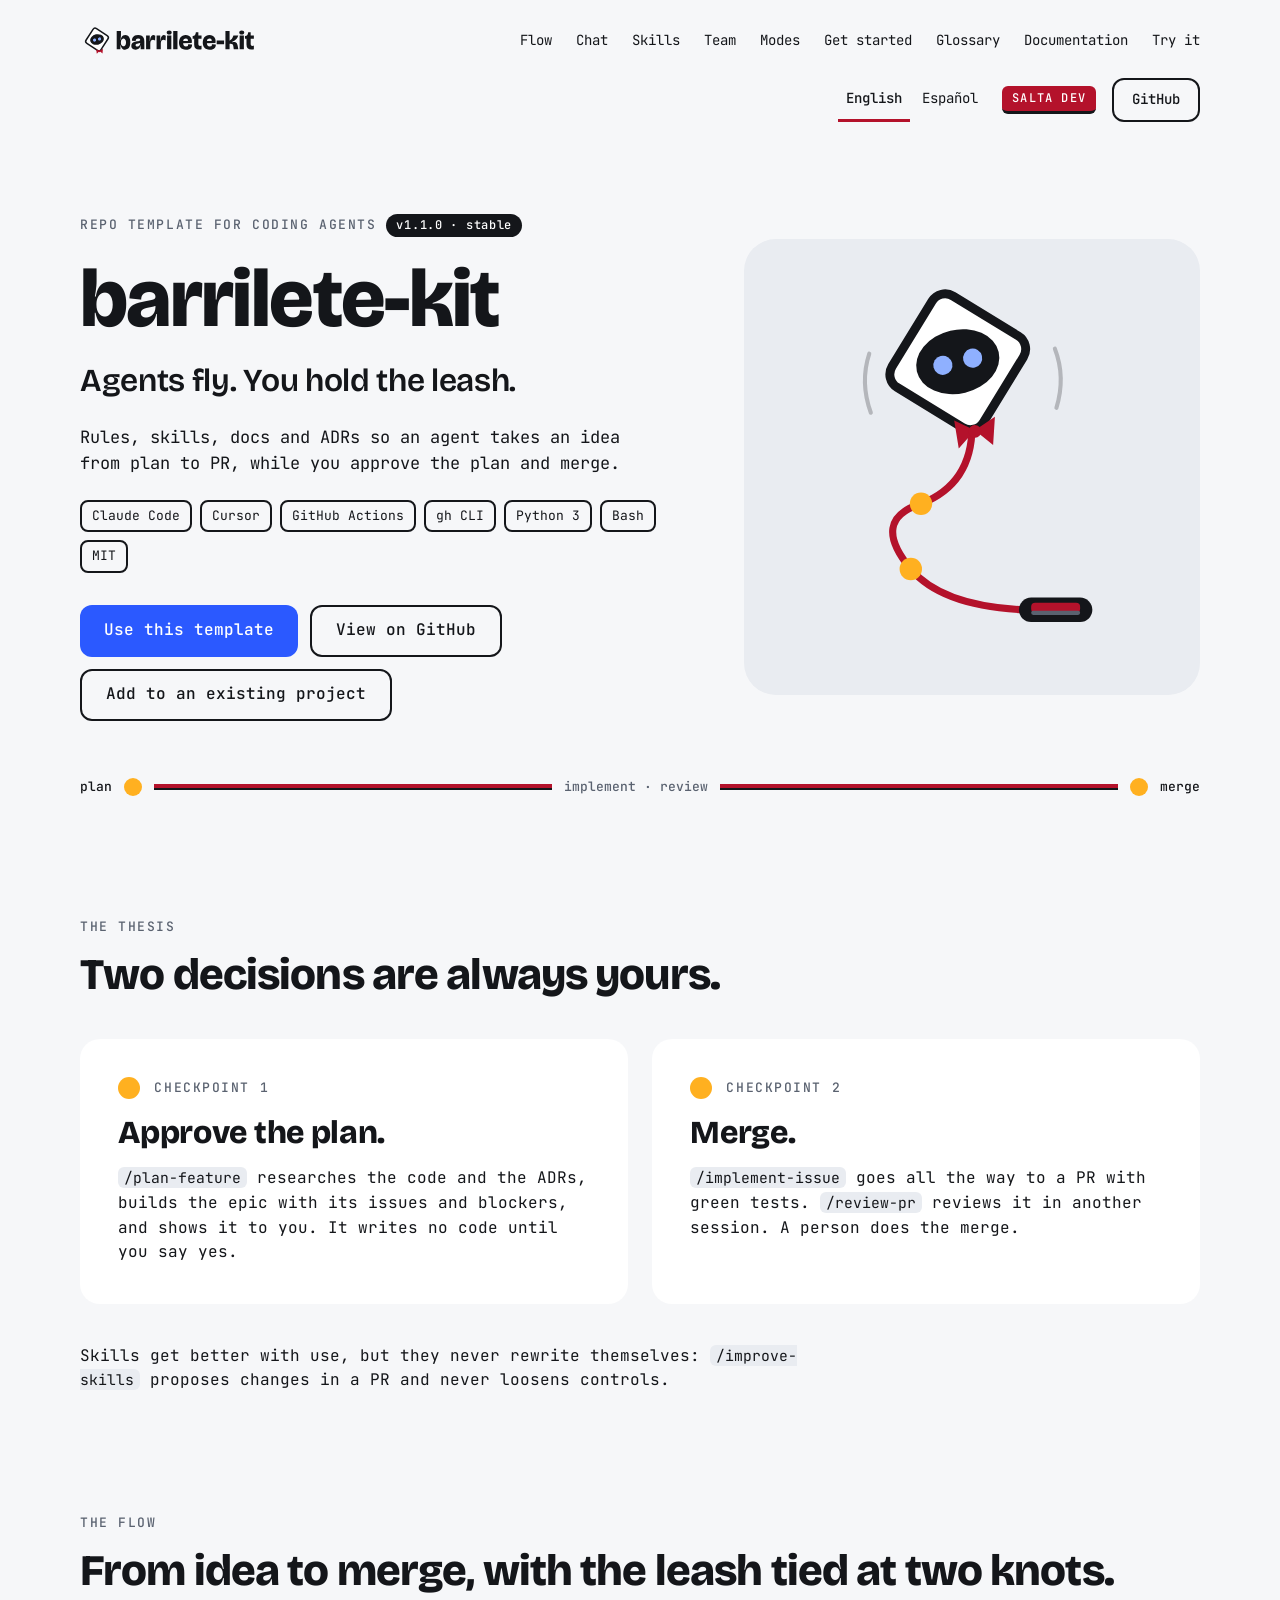
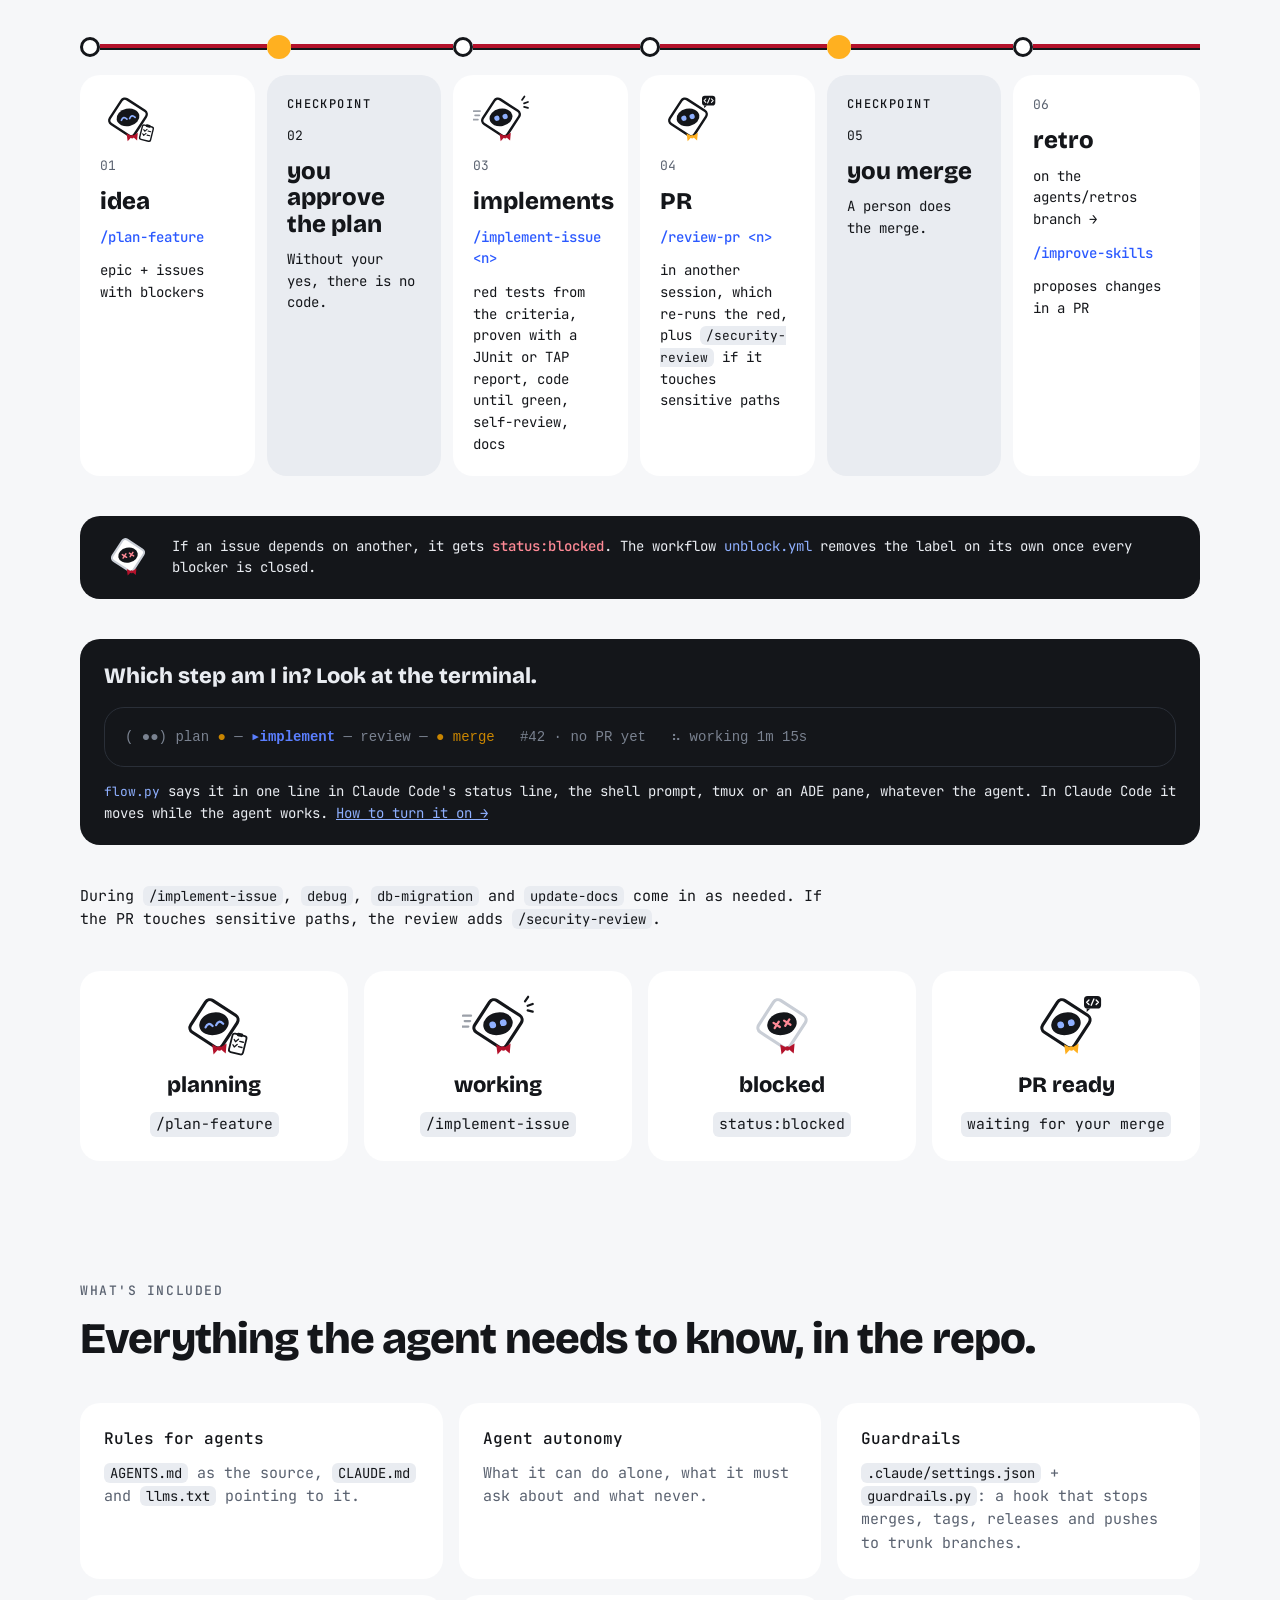
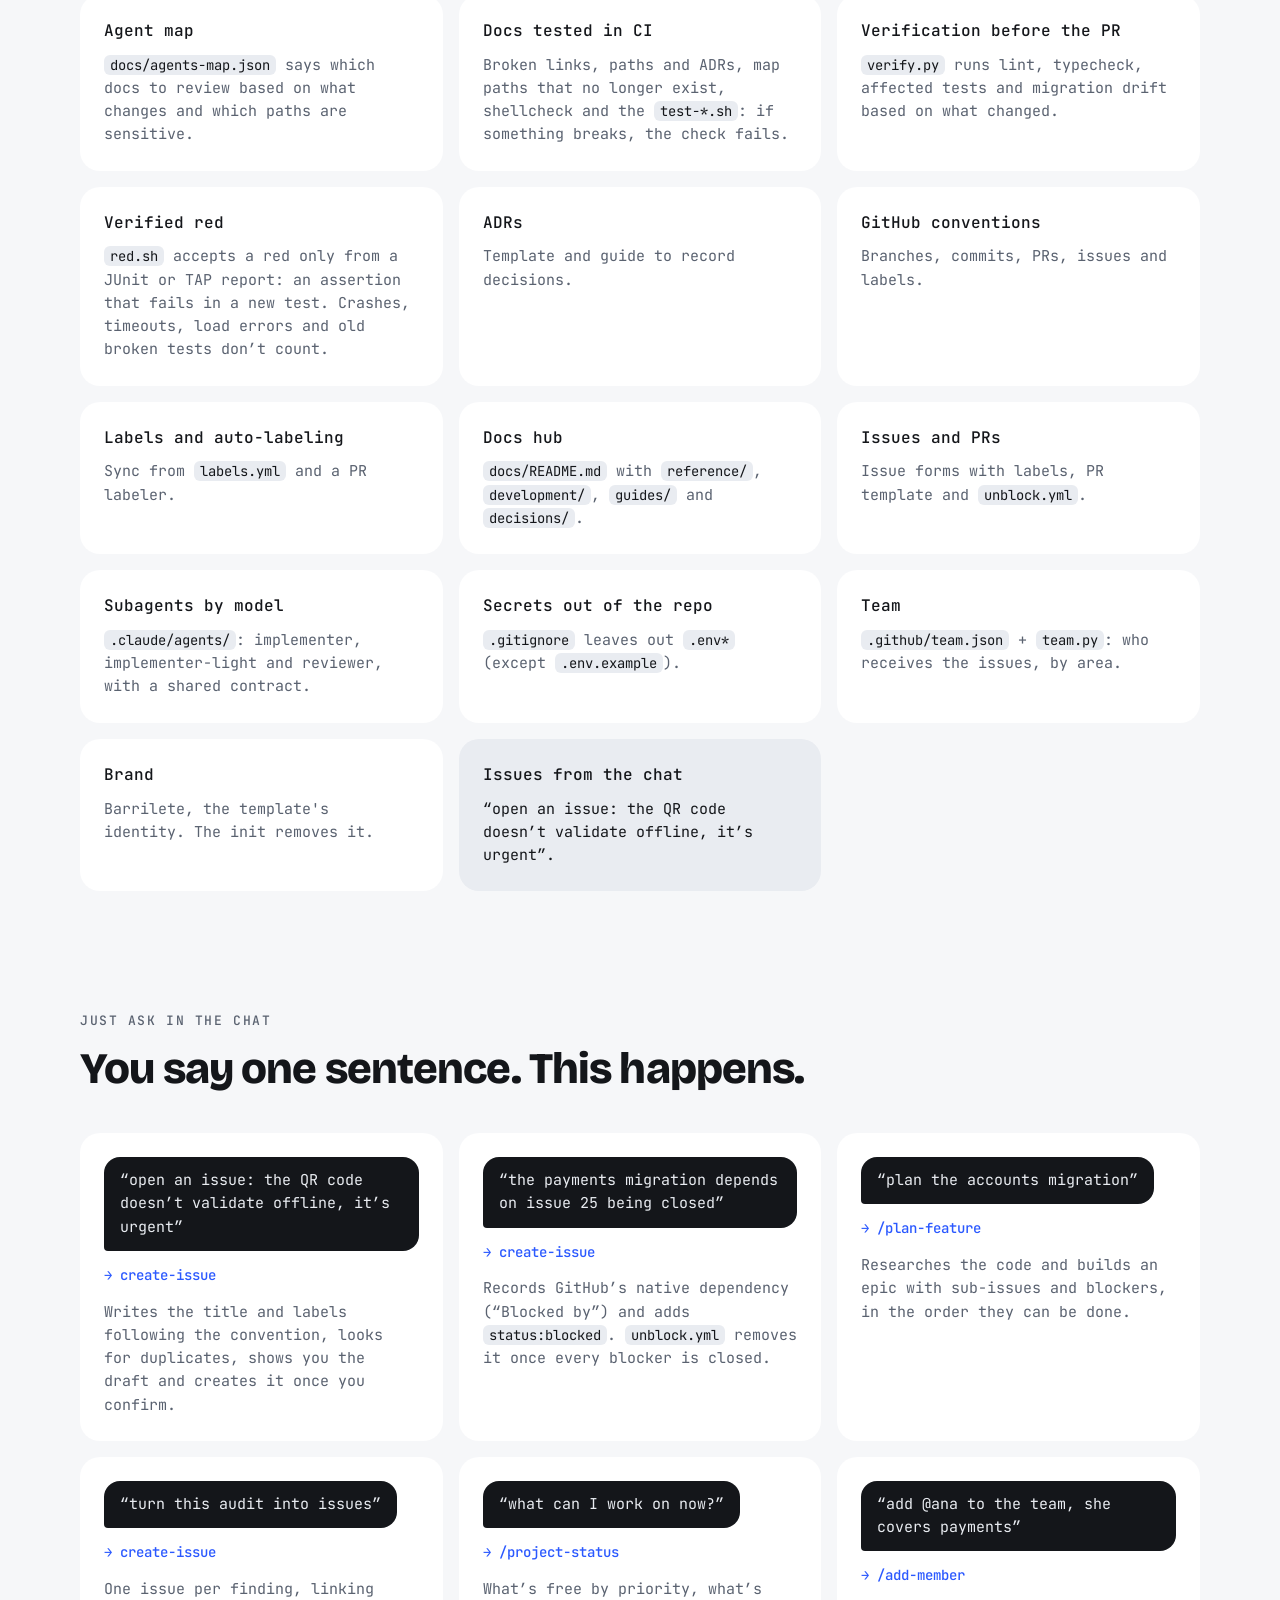
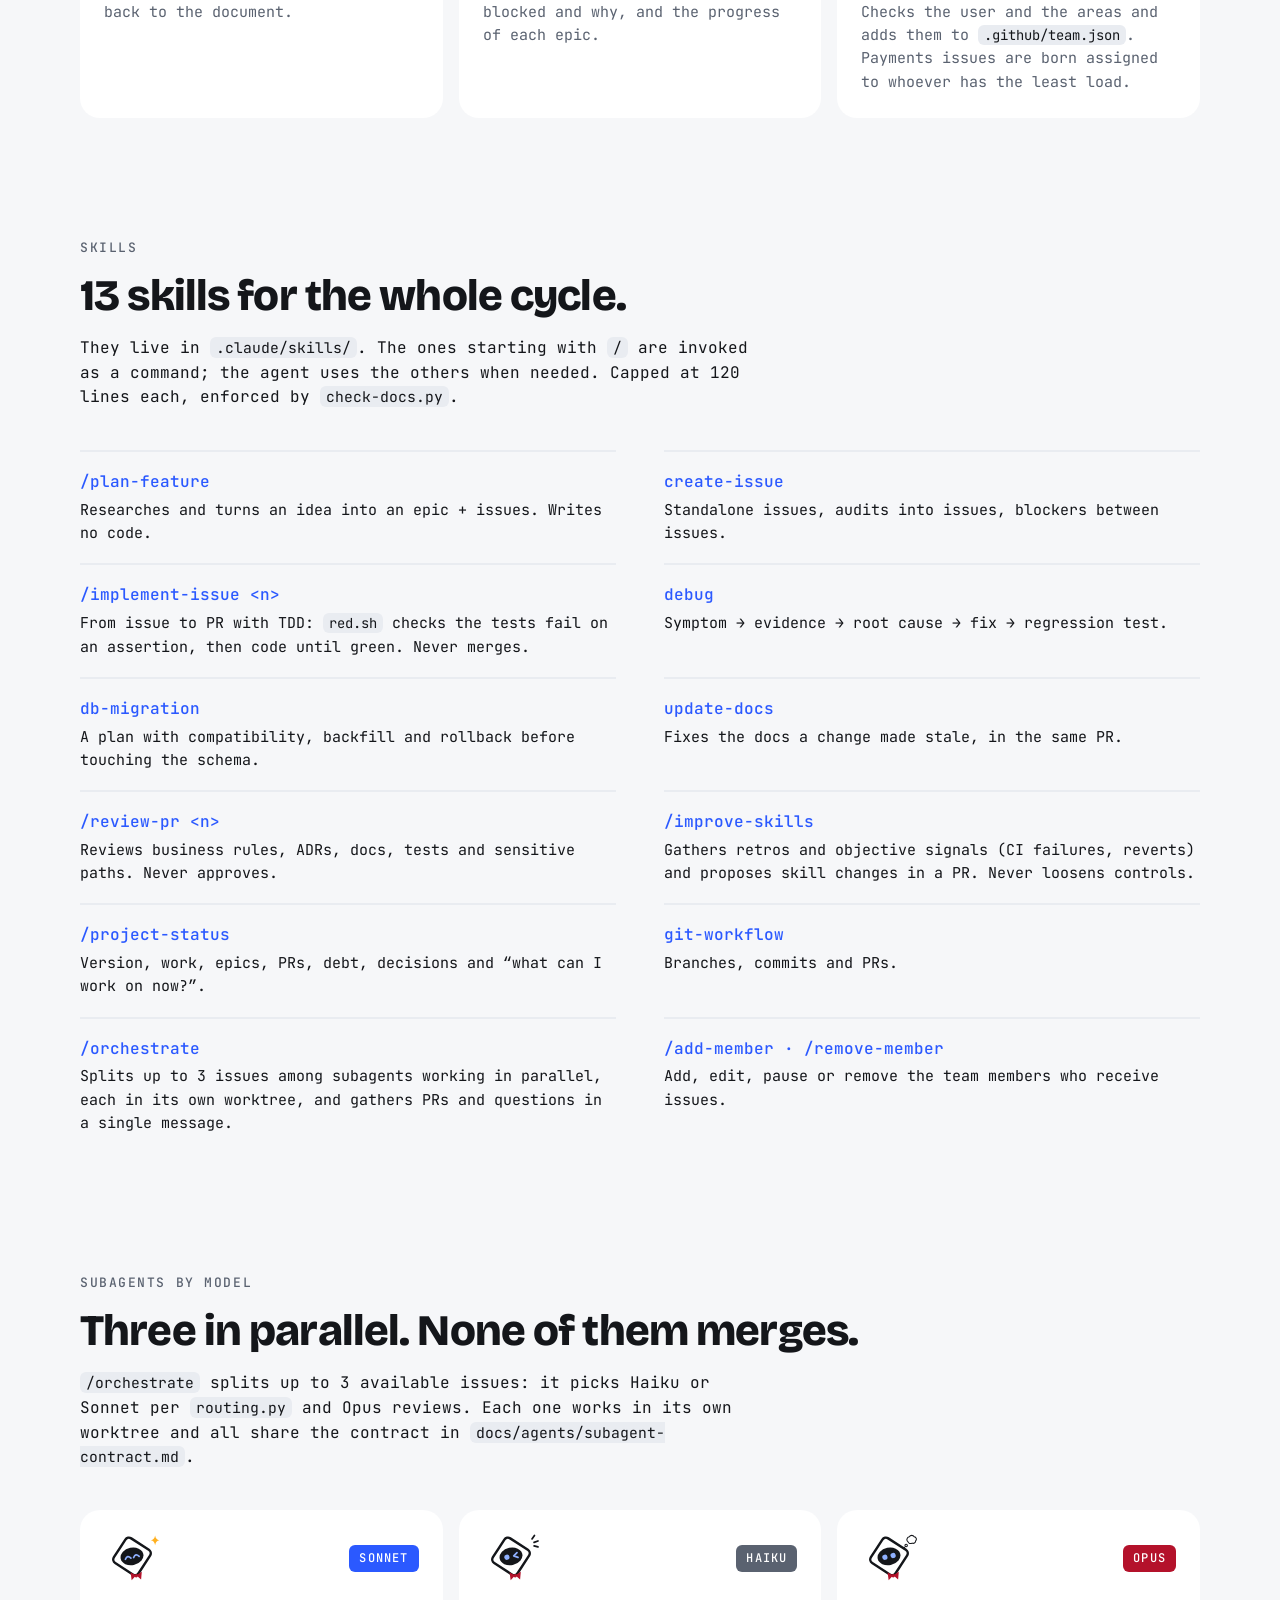
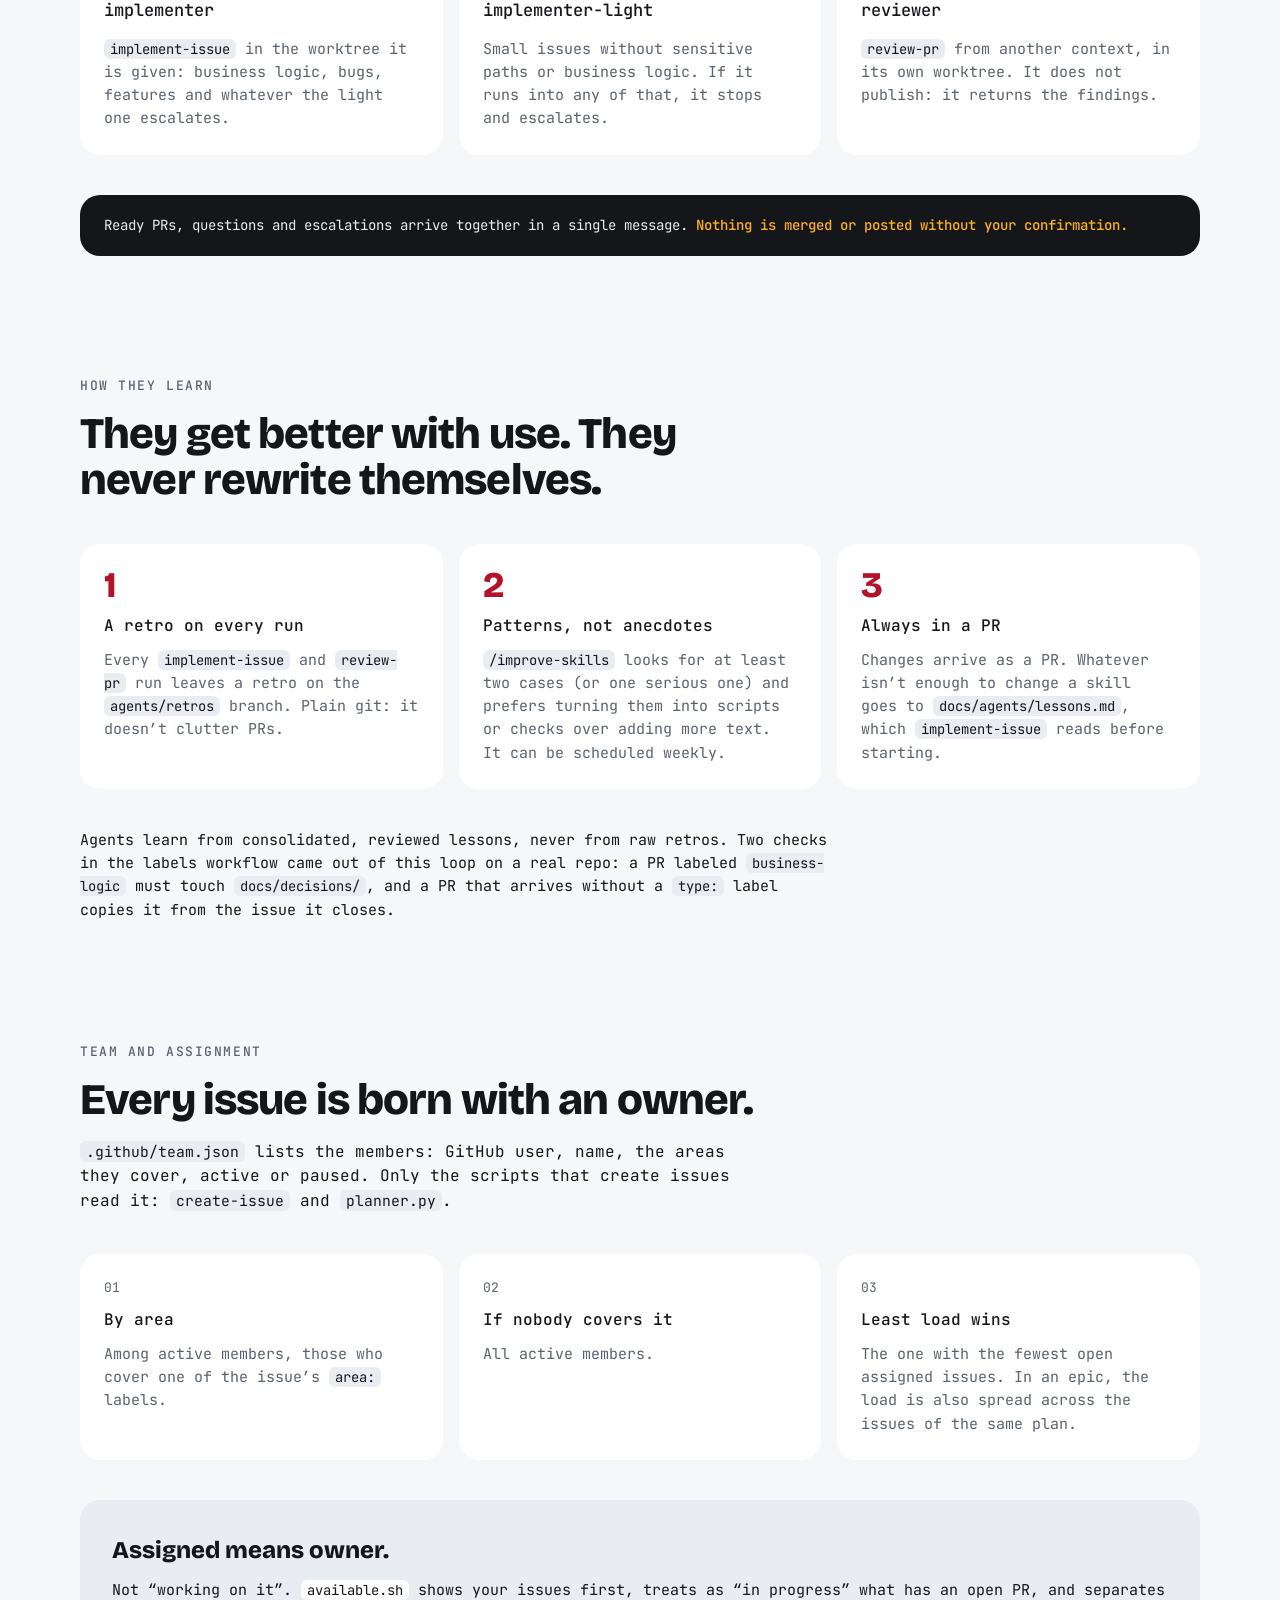
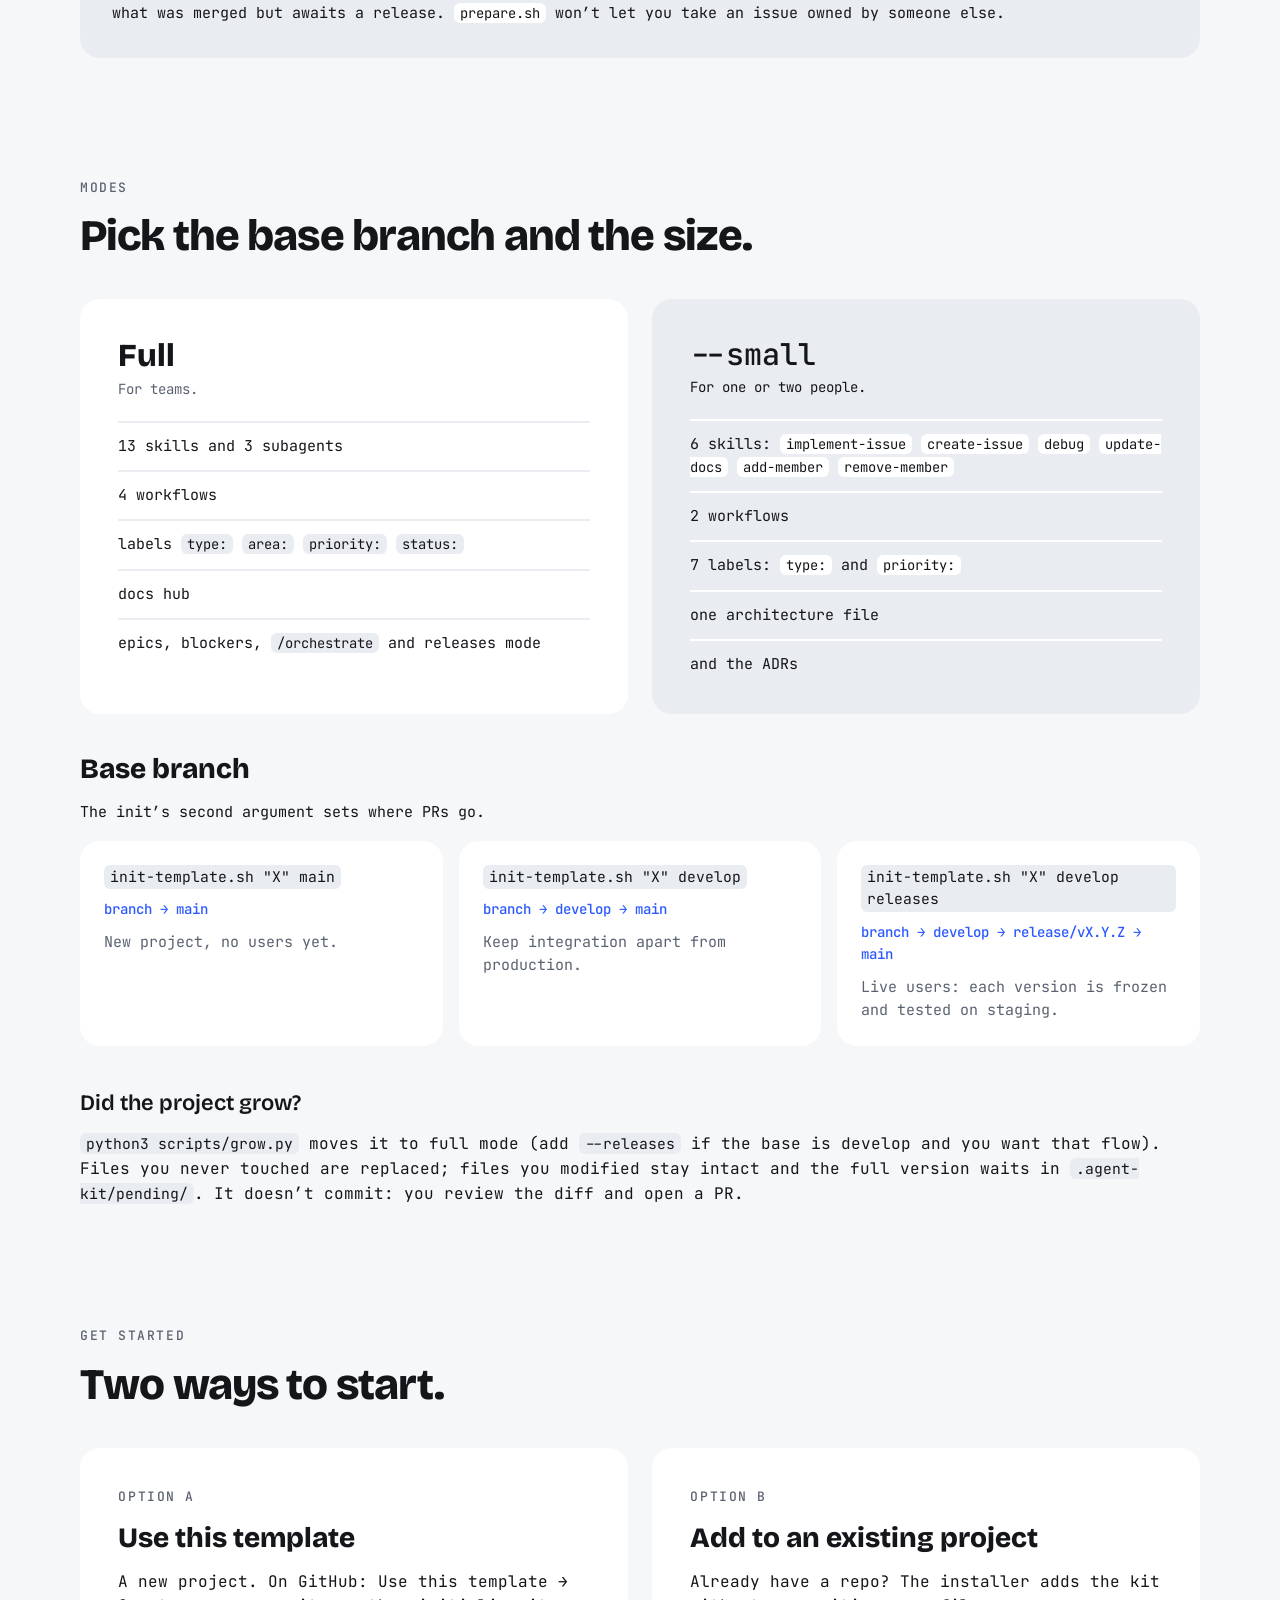
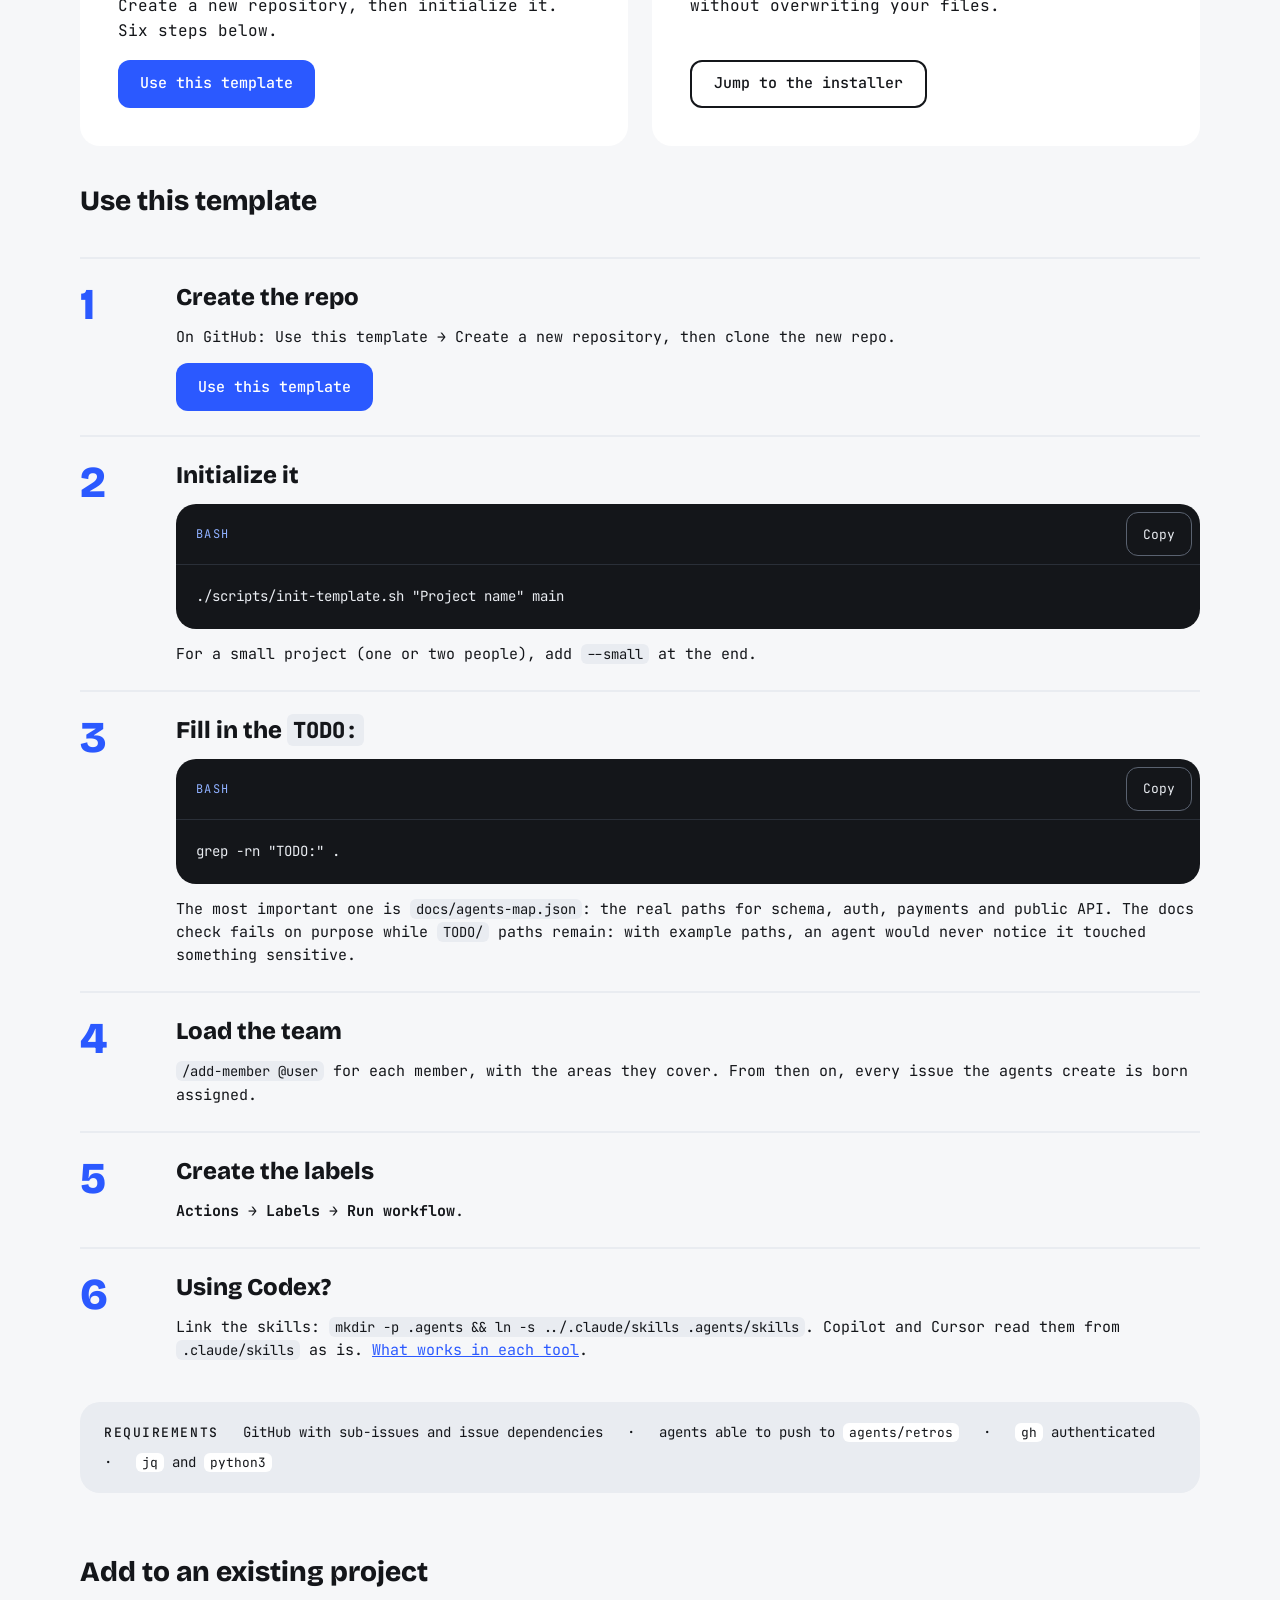
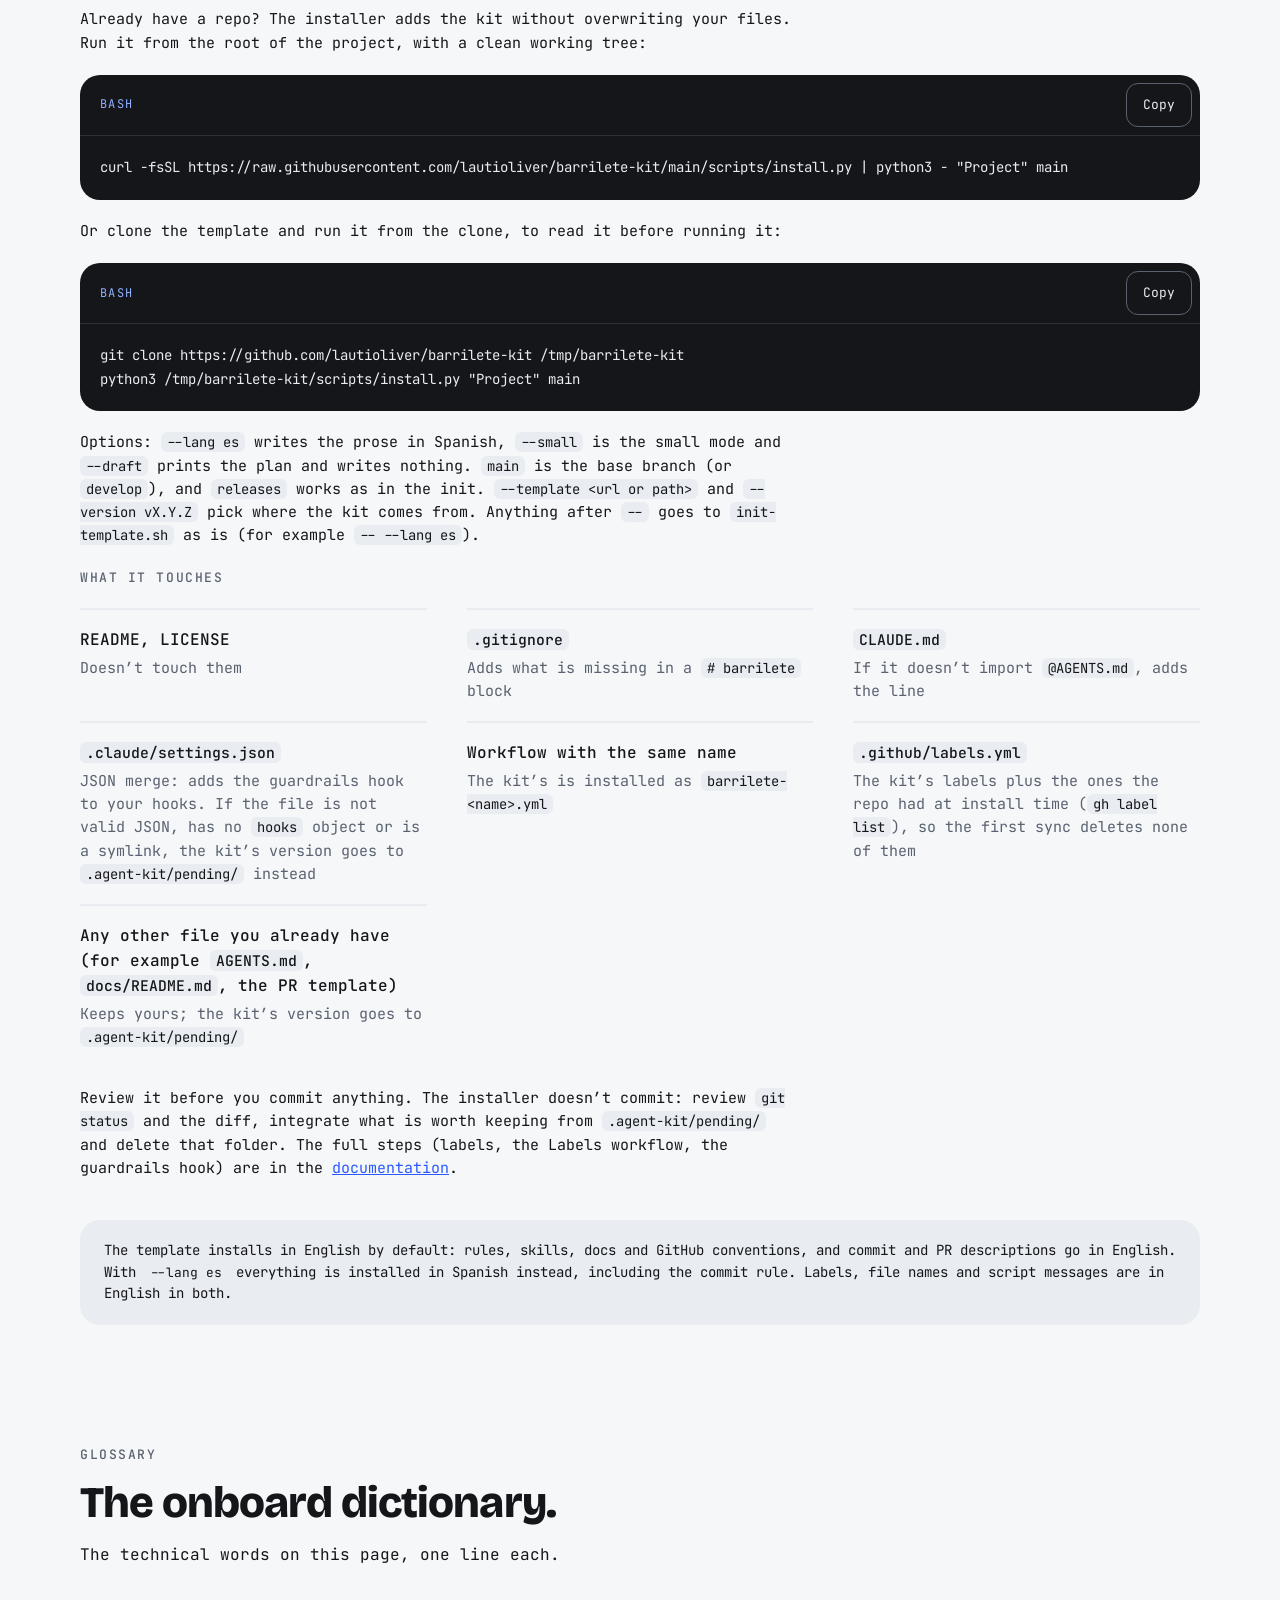
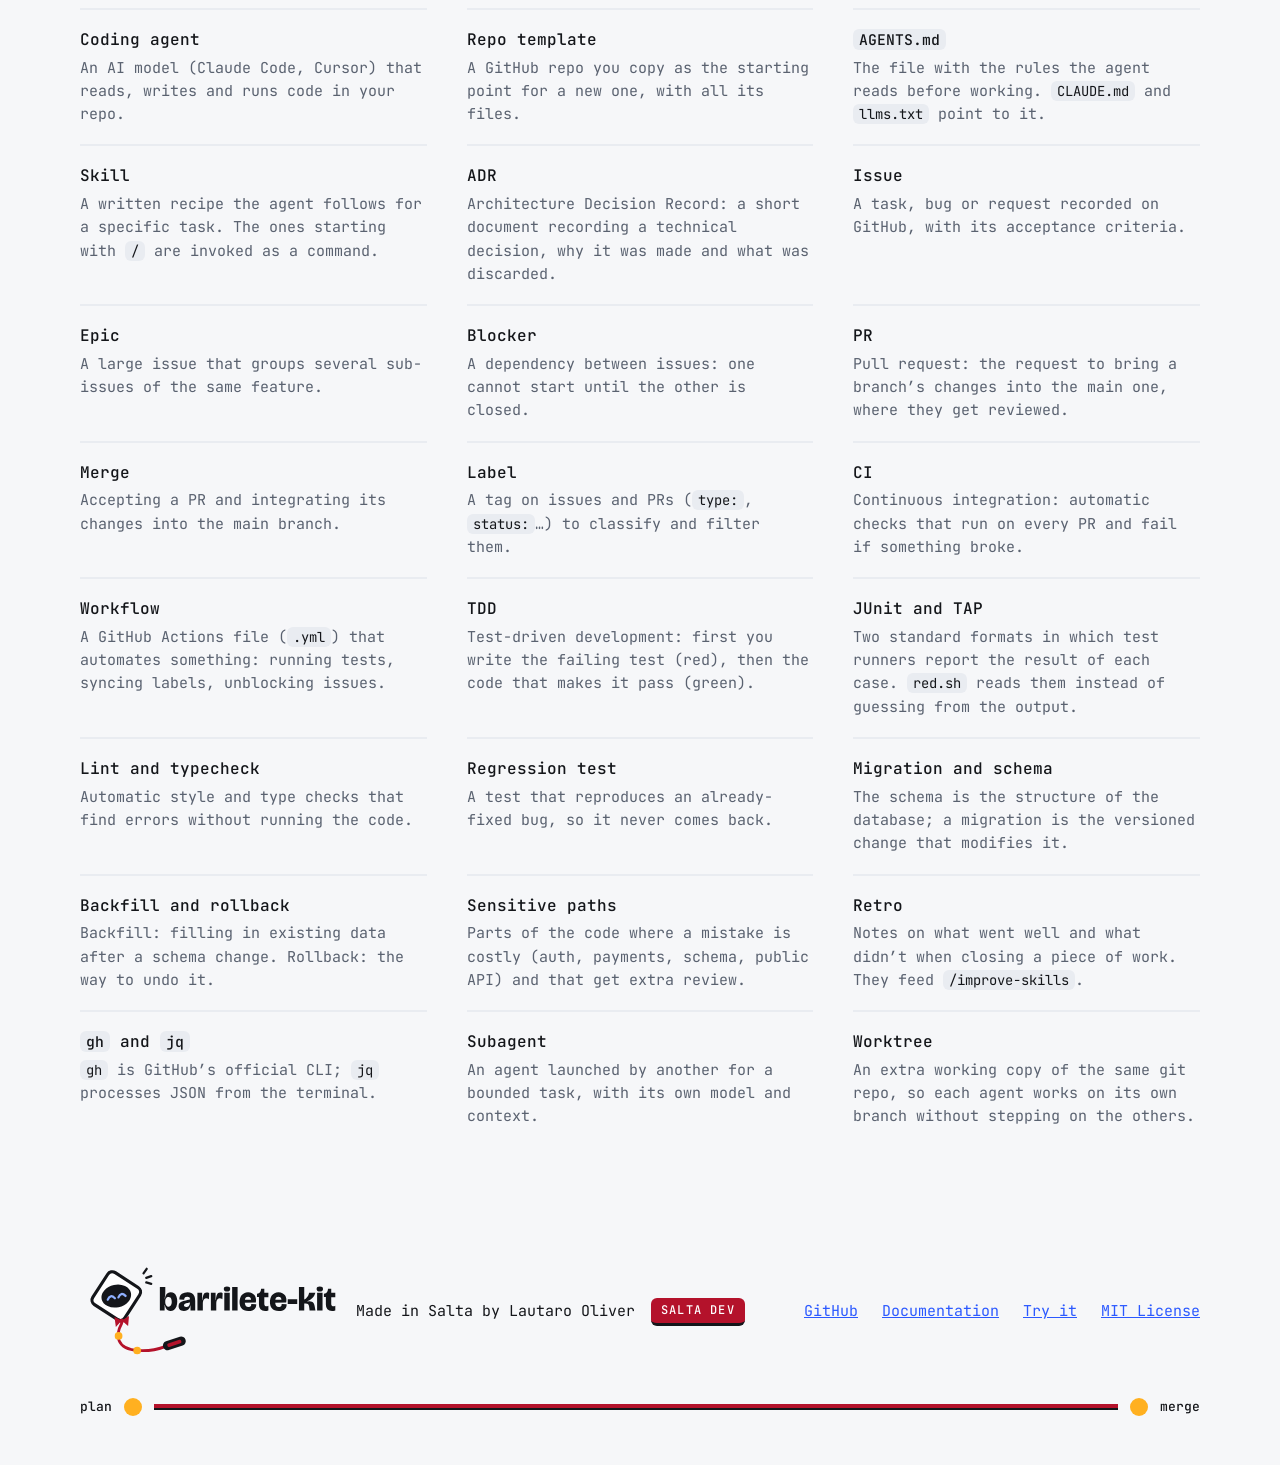
==== commit ff360a03: "chore(landing): v1.1.0 y cómo actualizar un proyecto 0.9 Co-Authored-By: Claude Opus 5.5 <noreply@an" ====
--- a/index.html
+++ b/index.html
@@ -127,7 +127,7 @@
 <section id="top" style="max-width: 1200px; margin: 0 auto; padding: clamp(40px, 6vw, 72px) clamp(16px, 4vw, 40px) 0; box-sizing: border-box">
 <div style="display: flex; flex-wrap: wrap-reverse; align-items: center; gap: 48px">
 <div style="flex: 1 1 520px; min-width: 0; display: flex; flex-direction: column; gap: 24px">
-<div style="font-size: 13px; letter-spacing: 0.12em; text-transform: uppercase; color: var(--ink-muted); font-weight: 500">Repo template for coding agents<a href="https://github.com/lautioliver/barrilete-kit/releases/tag/v1.0.0" style="display: inline-flex; align-items: center; gap: 6px; margin-left: 10px; padding: 2px 10px; border-radius: 999px; background: var(--ink); color: var(--surface-raised); text-decoration: none; letter-spacing: 0.06em; text-transform: none; font-size: 12px">v1.0.0 · stable</a></div>
+<div style="font-size: 13px; letter-spacing: 0.12em; text-transform: uppercase; color: var(--ink-muted); font-weight: 500">Repo template for coding agents<a href="https://github.com/lautioliver/barrilete-kit/releases/tag/v1.1.0" style="display: inline-flex; align-items: center; gap: 6px; margin-left: 10px; padding: 2px 10px; border-radius: 999px; background: var(--ink); color: var(--surface-raised); text-decoration: none; letter-spacing: 0.06em; text-transform: none; font-size: 12px">v1.1.0 · stable</a></div>
 <h1 class="in" style="margin: 0; font-family: var(--font-display); font-weight: 800; font-size: clamp(48px, 6.4vw, 88px); line-height: 0.95; letter-spacing: -0.02em">barrilete-kit</h1>
 <p class="in in2" style="margin: 0; font-family: var(--font-display); font-weight: 600; font-size: clamp(24px, 2.6vw, 32px); line-height: 1.15; letter-spacing: -0.01em">Agents fly. You hold the leash.</p>
 <p style="margin: 0; font-size: 17px; max-width: 560px">Rules, skills, docs and ADRs so an agent takes an idea from plan to PR, while you approve the plan and merge.</p>
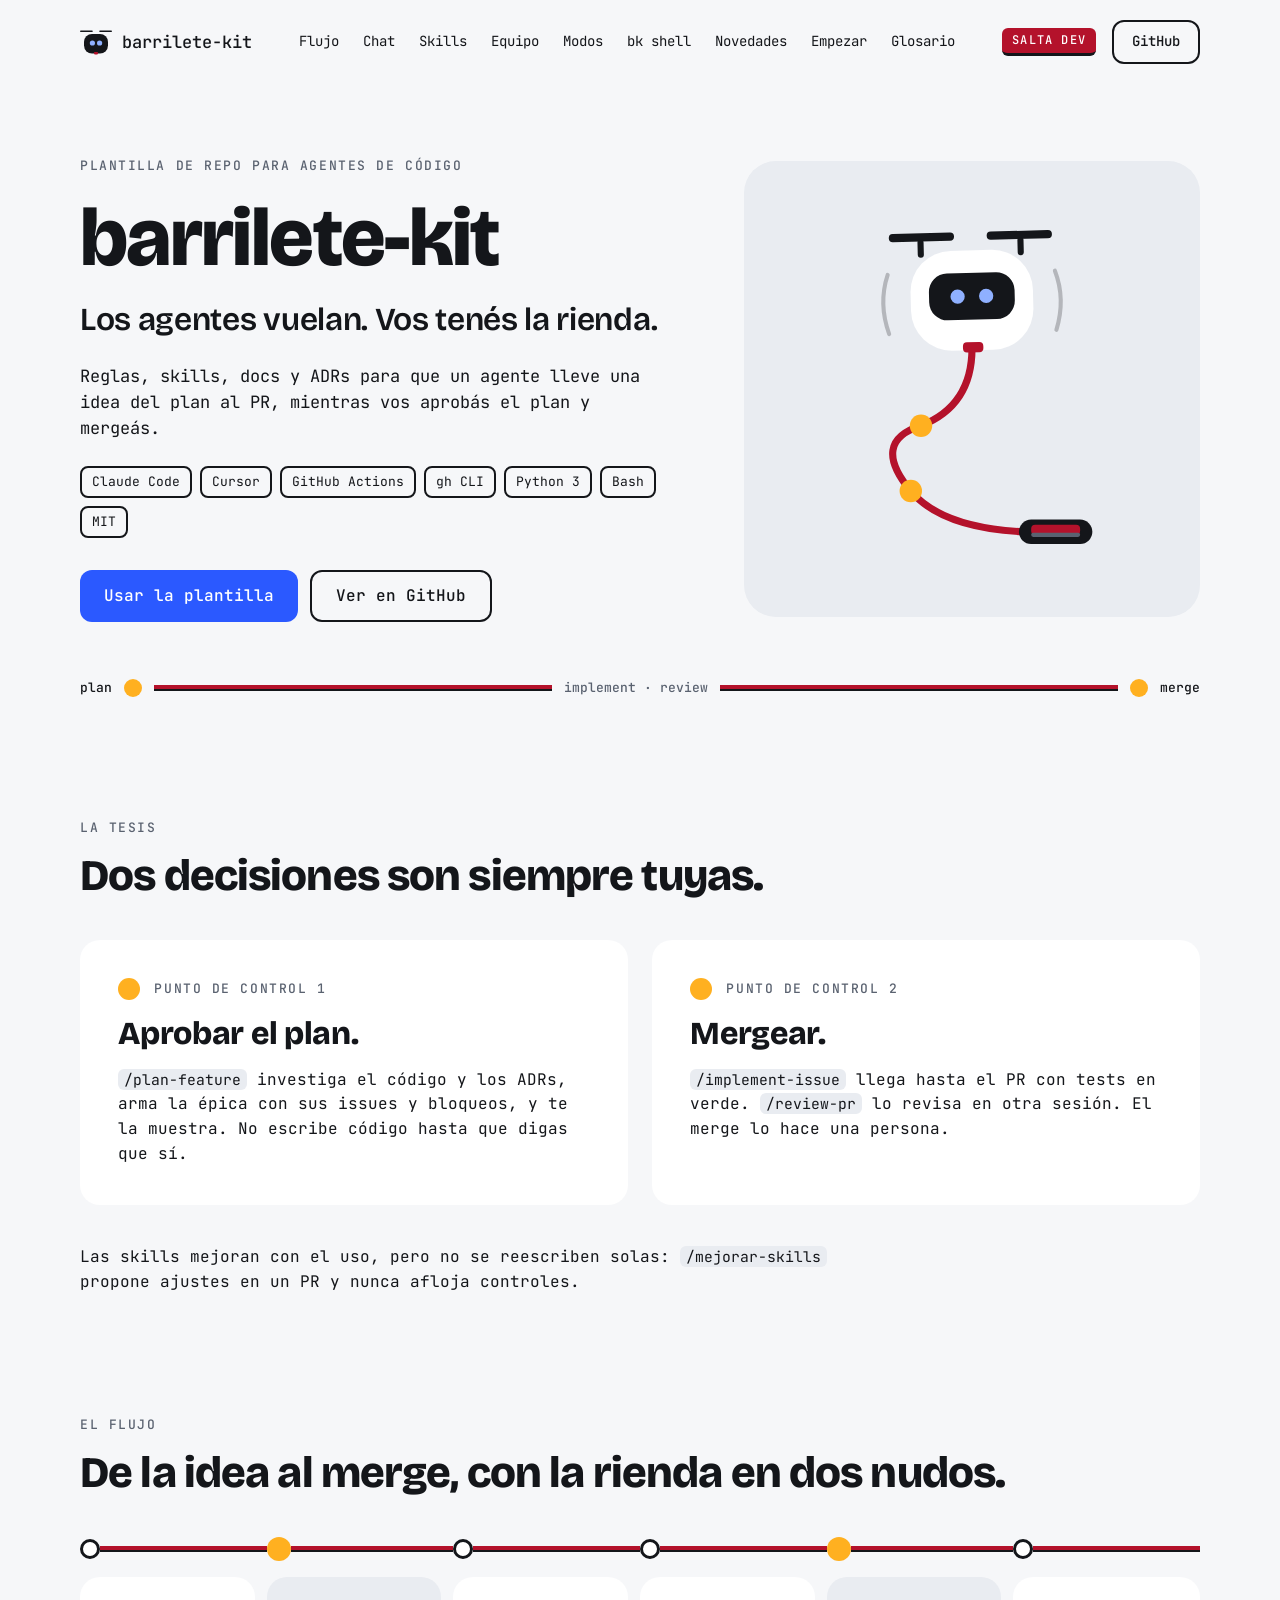
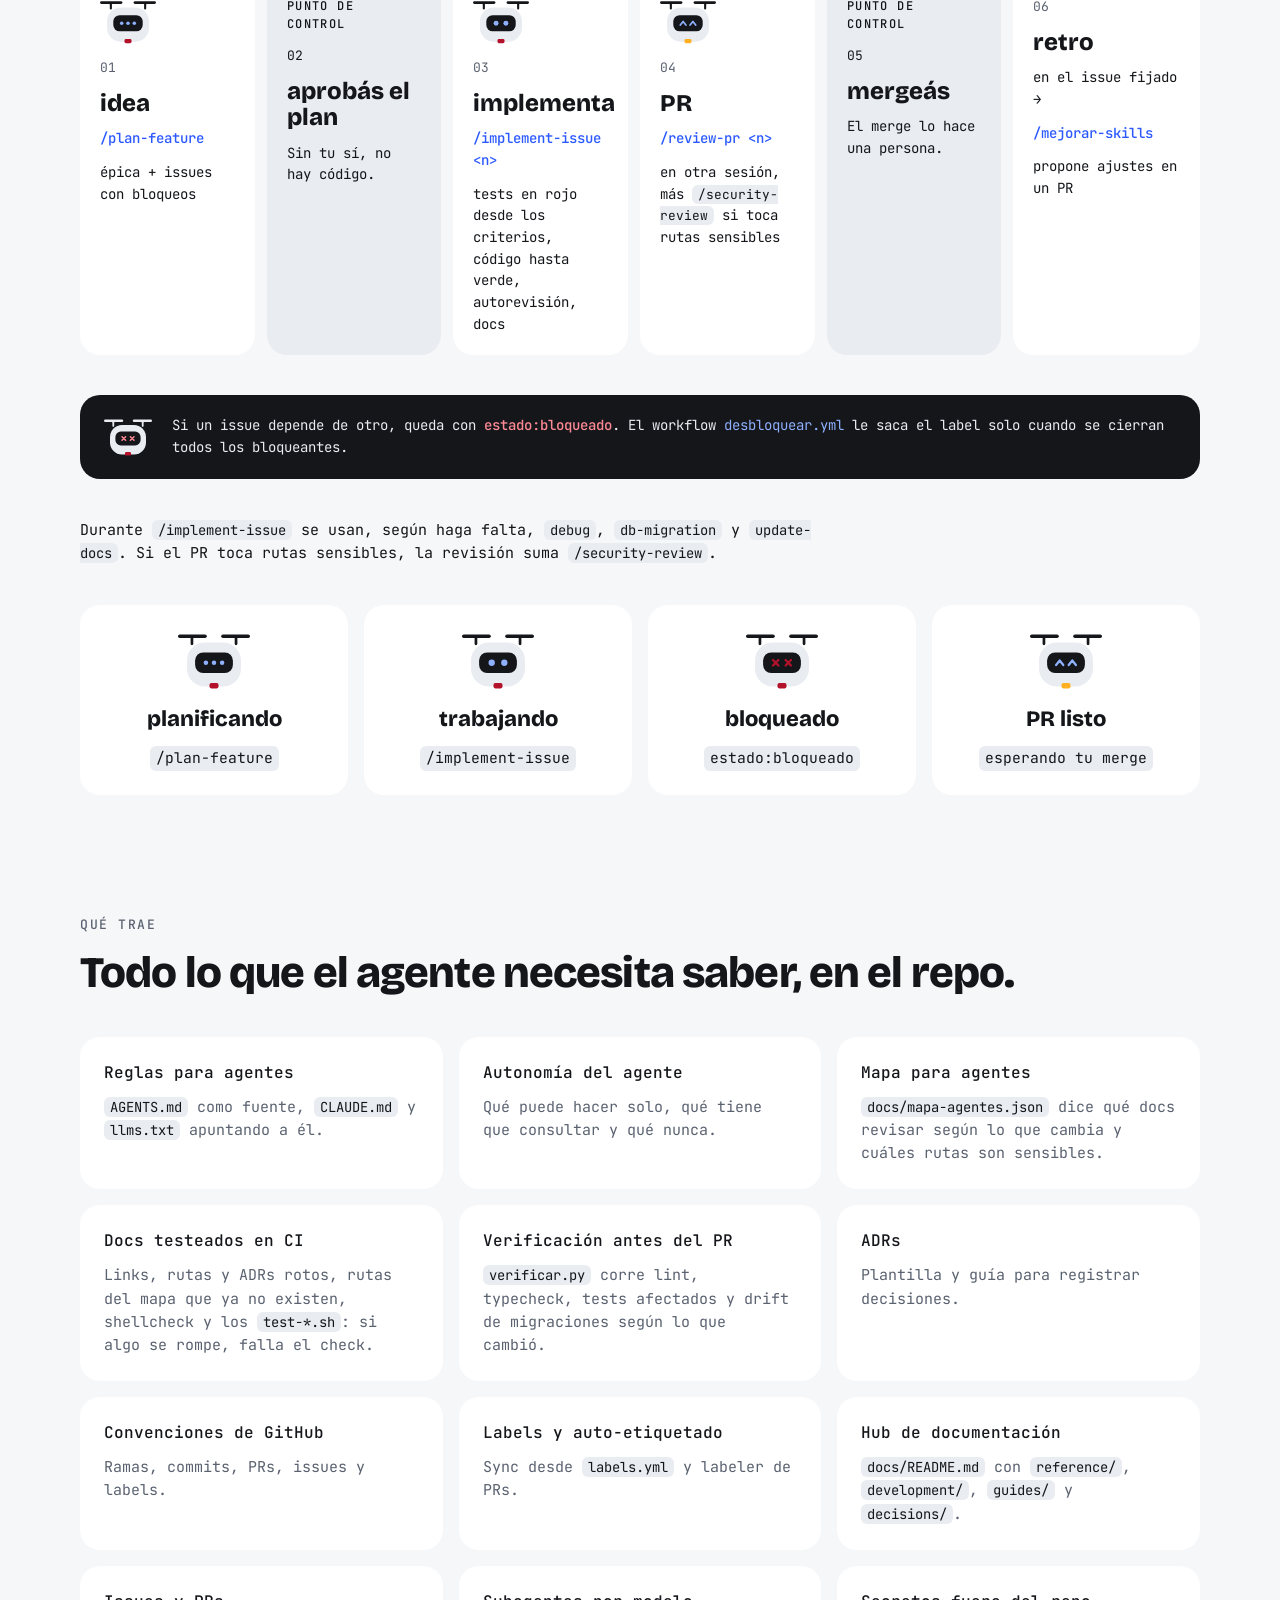
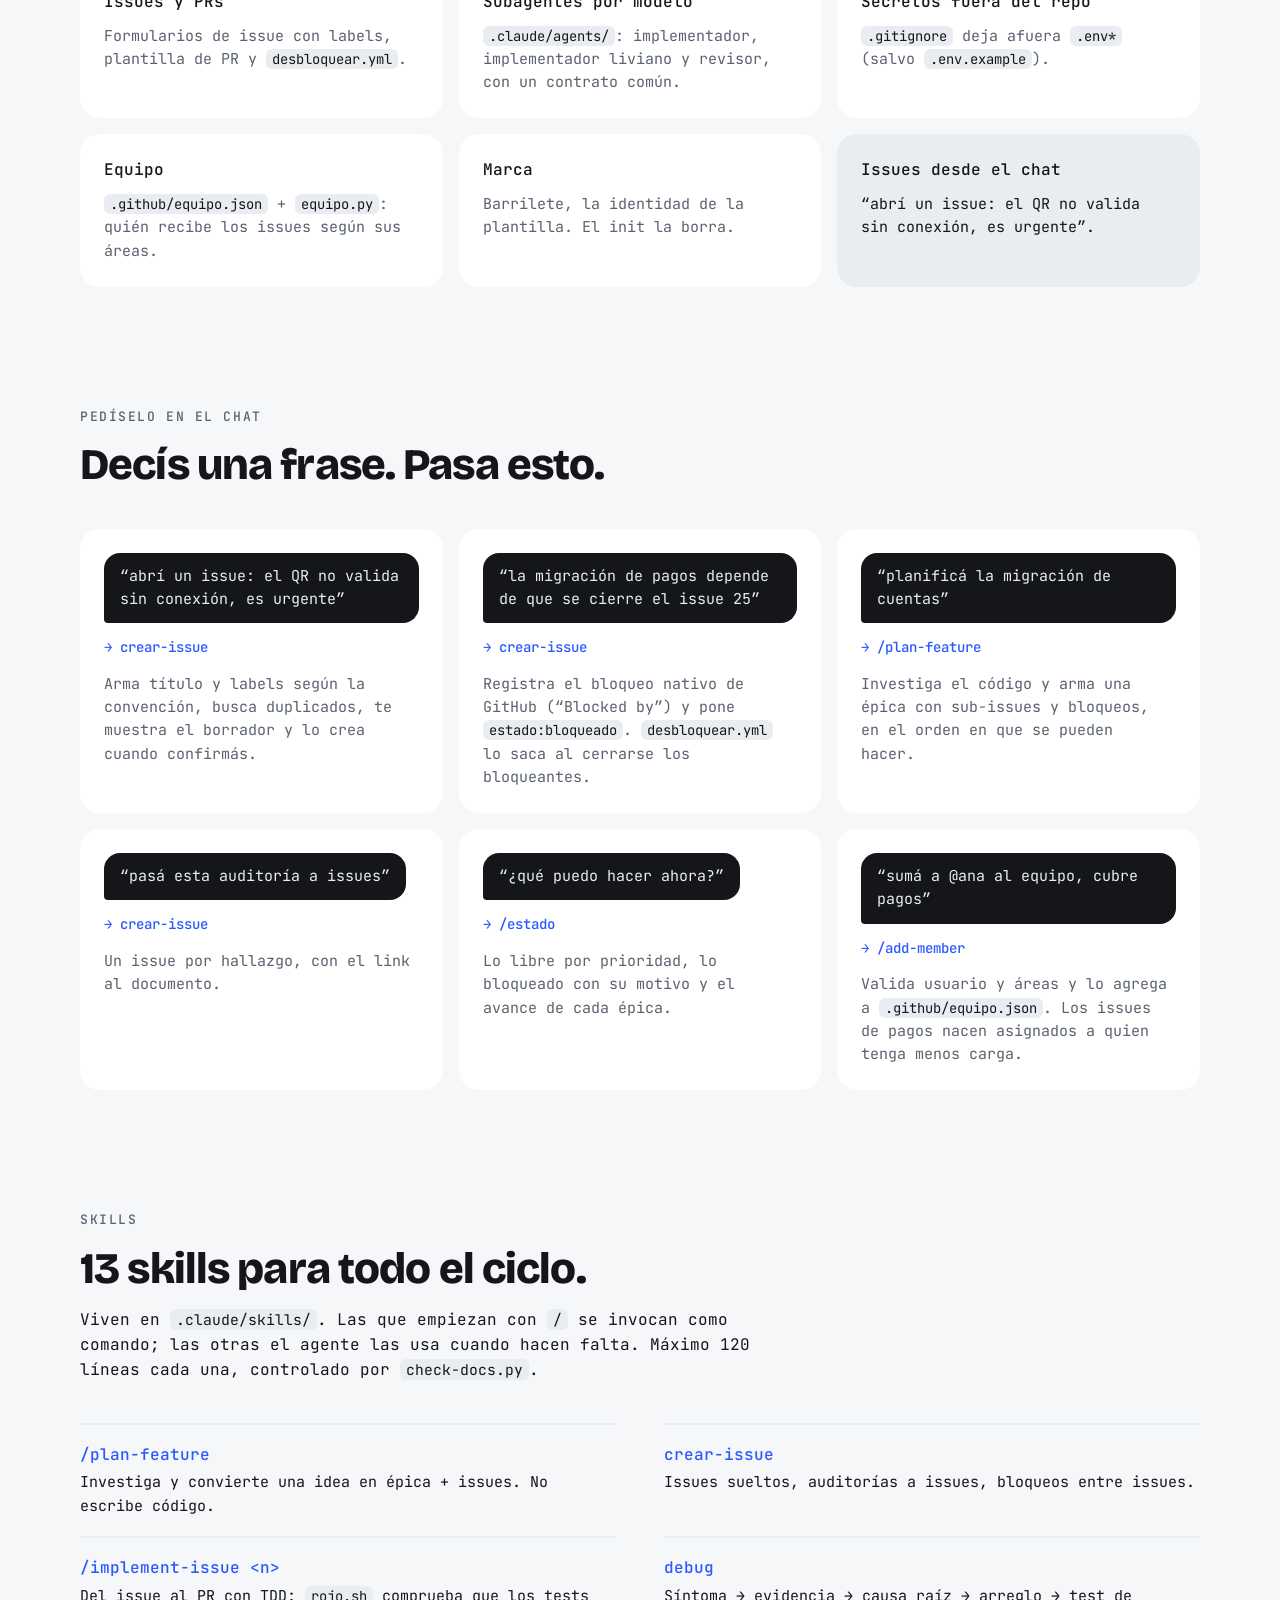
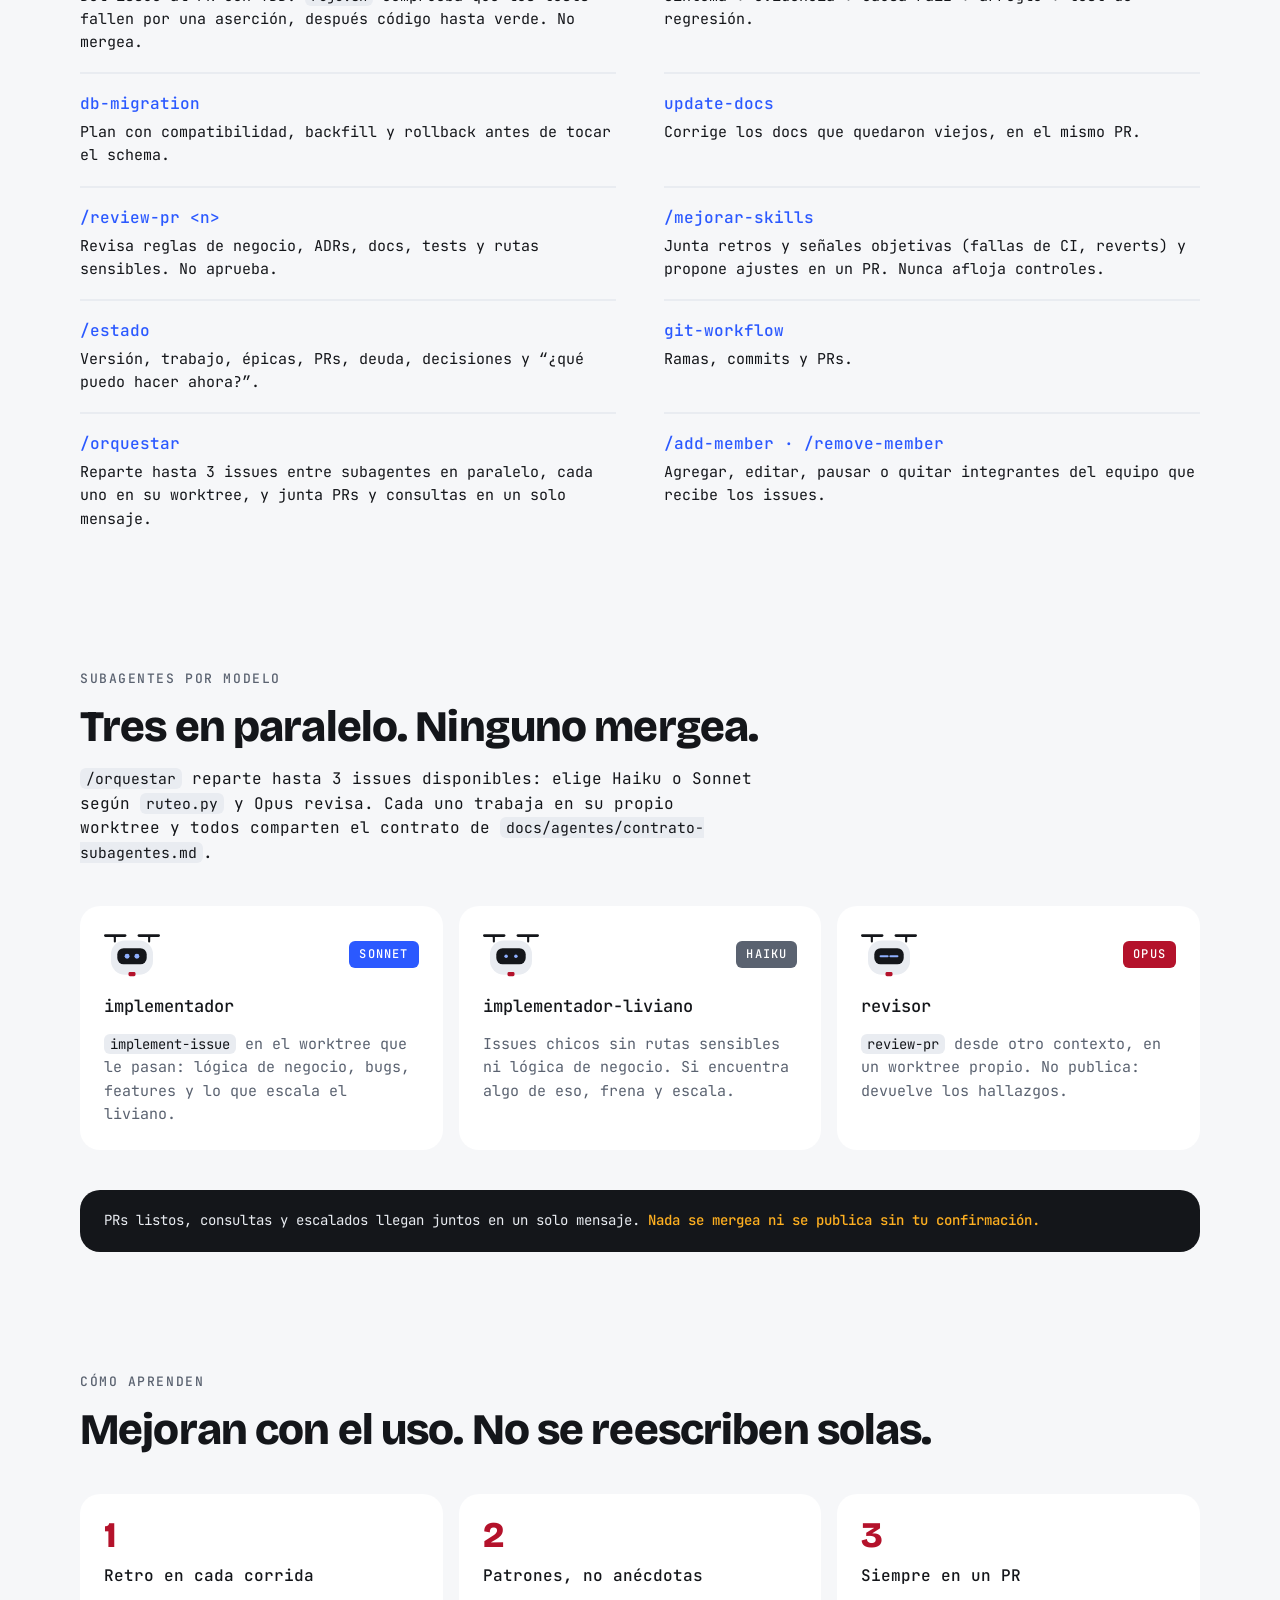
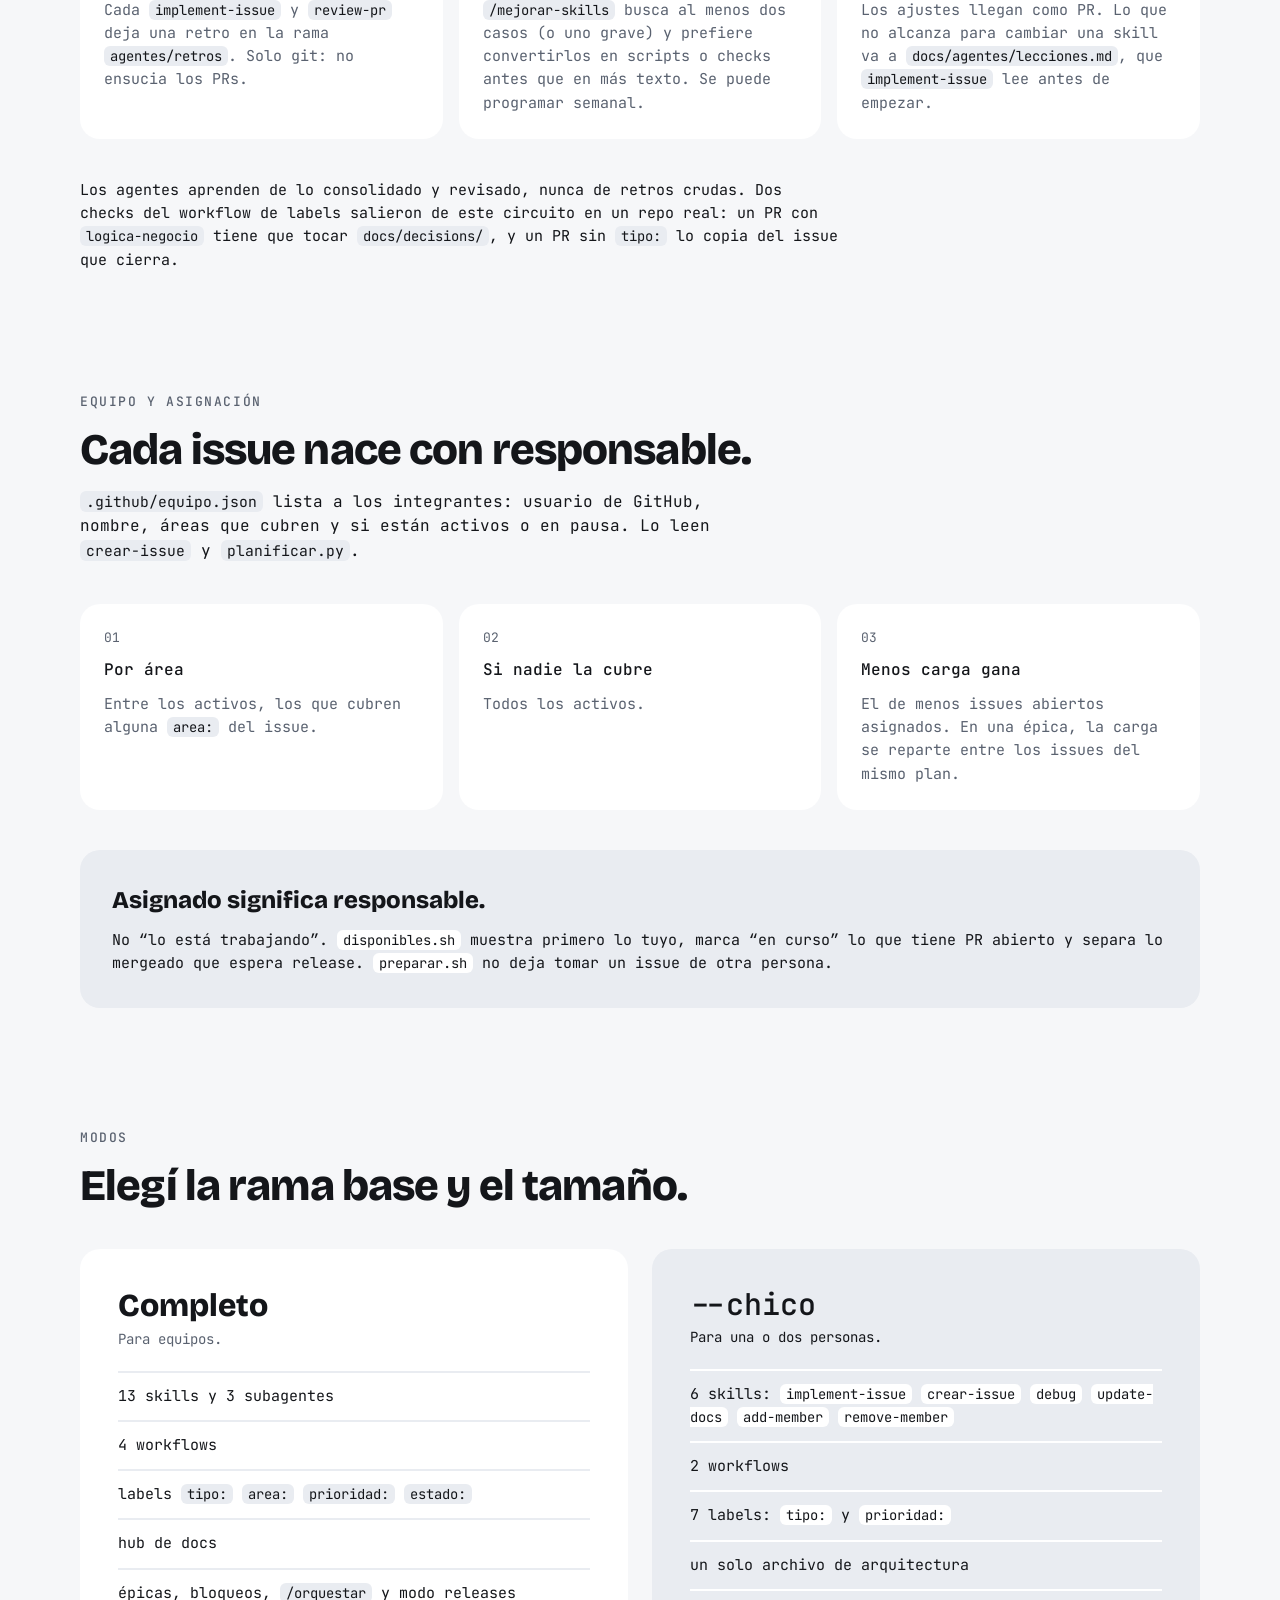
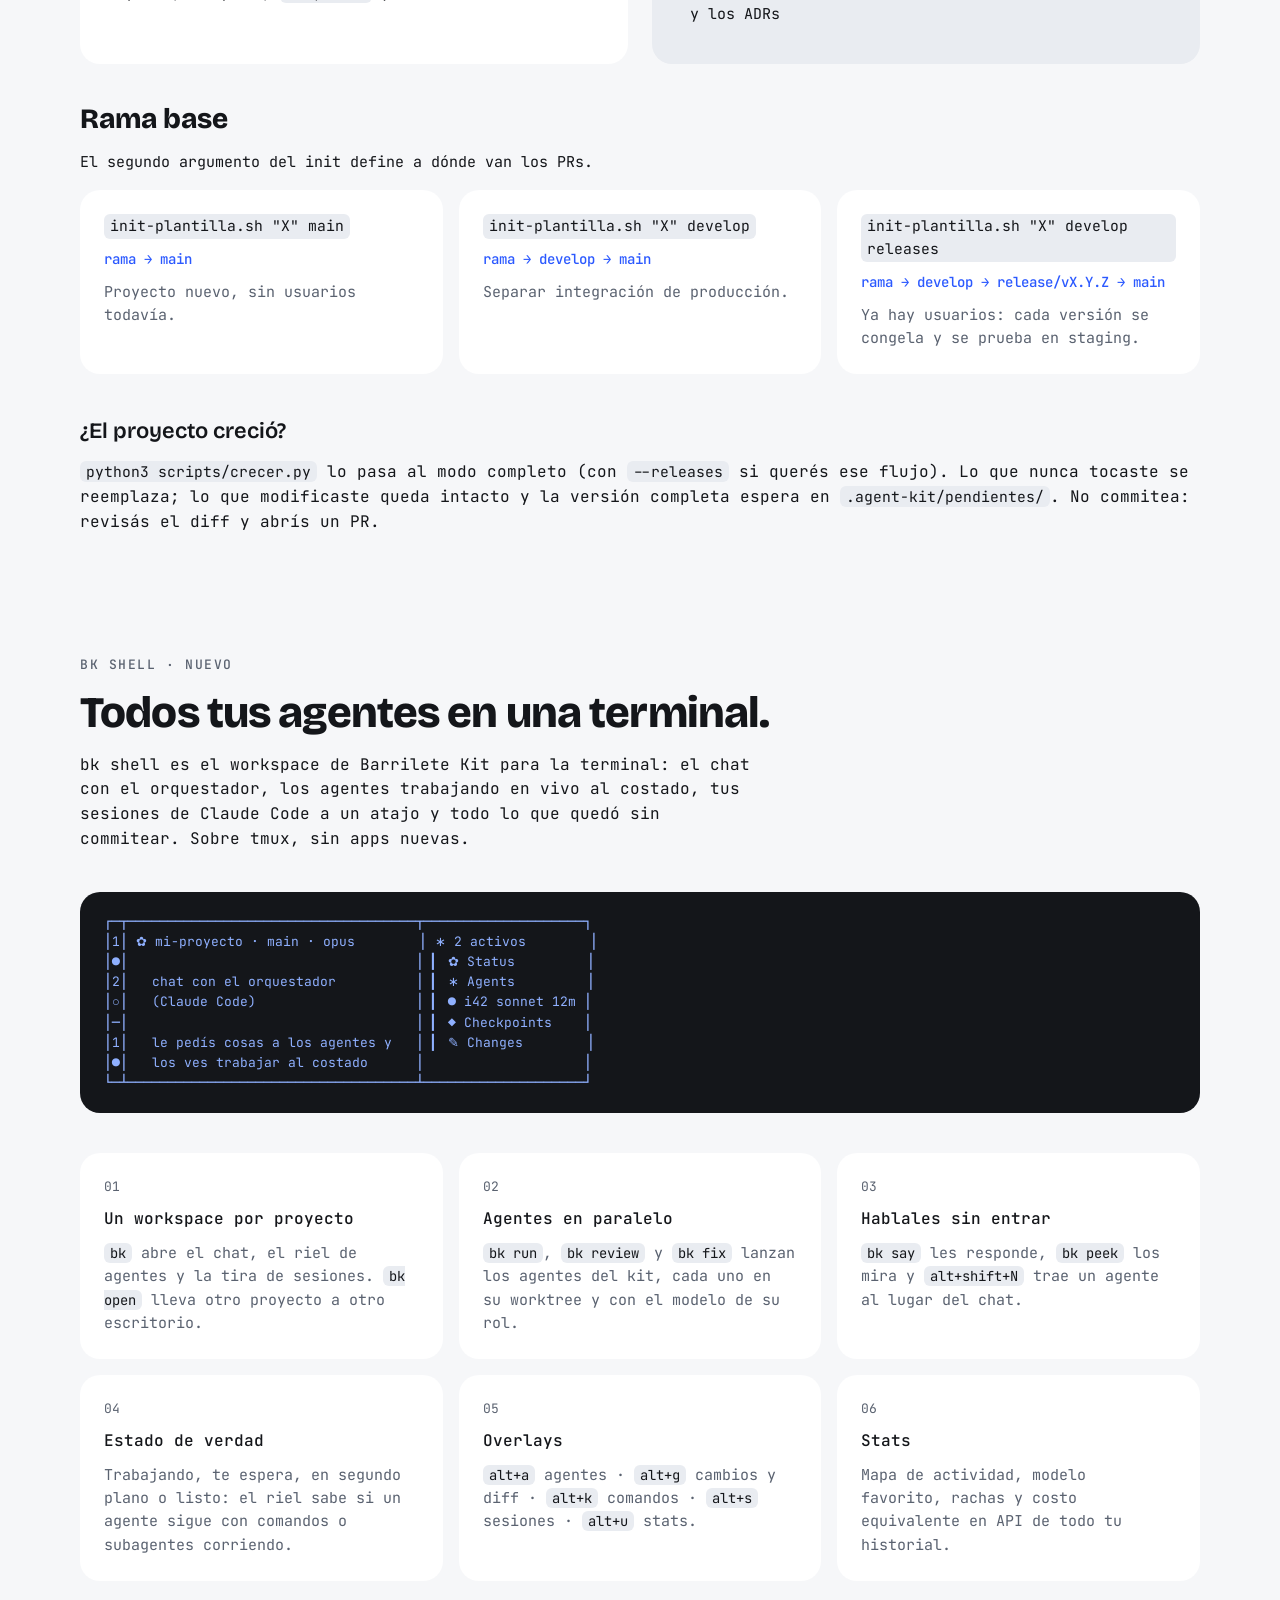
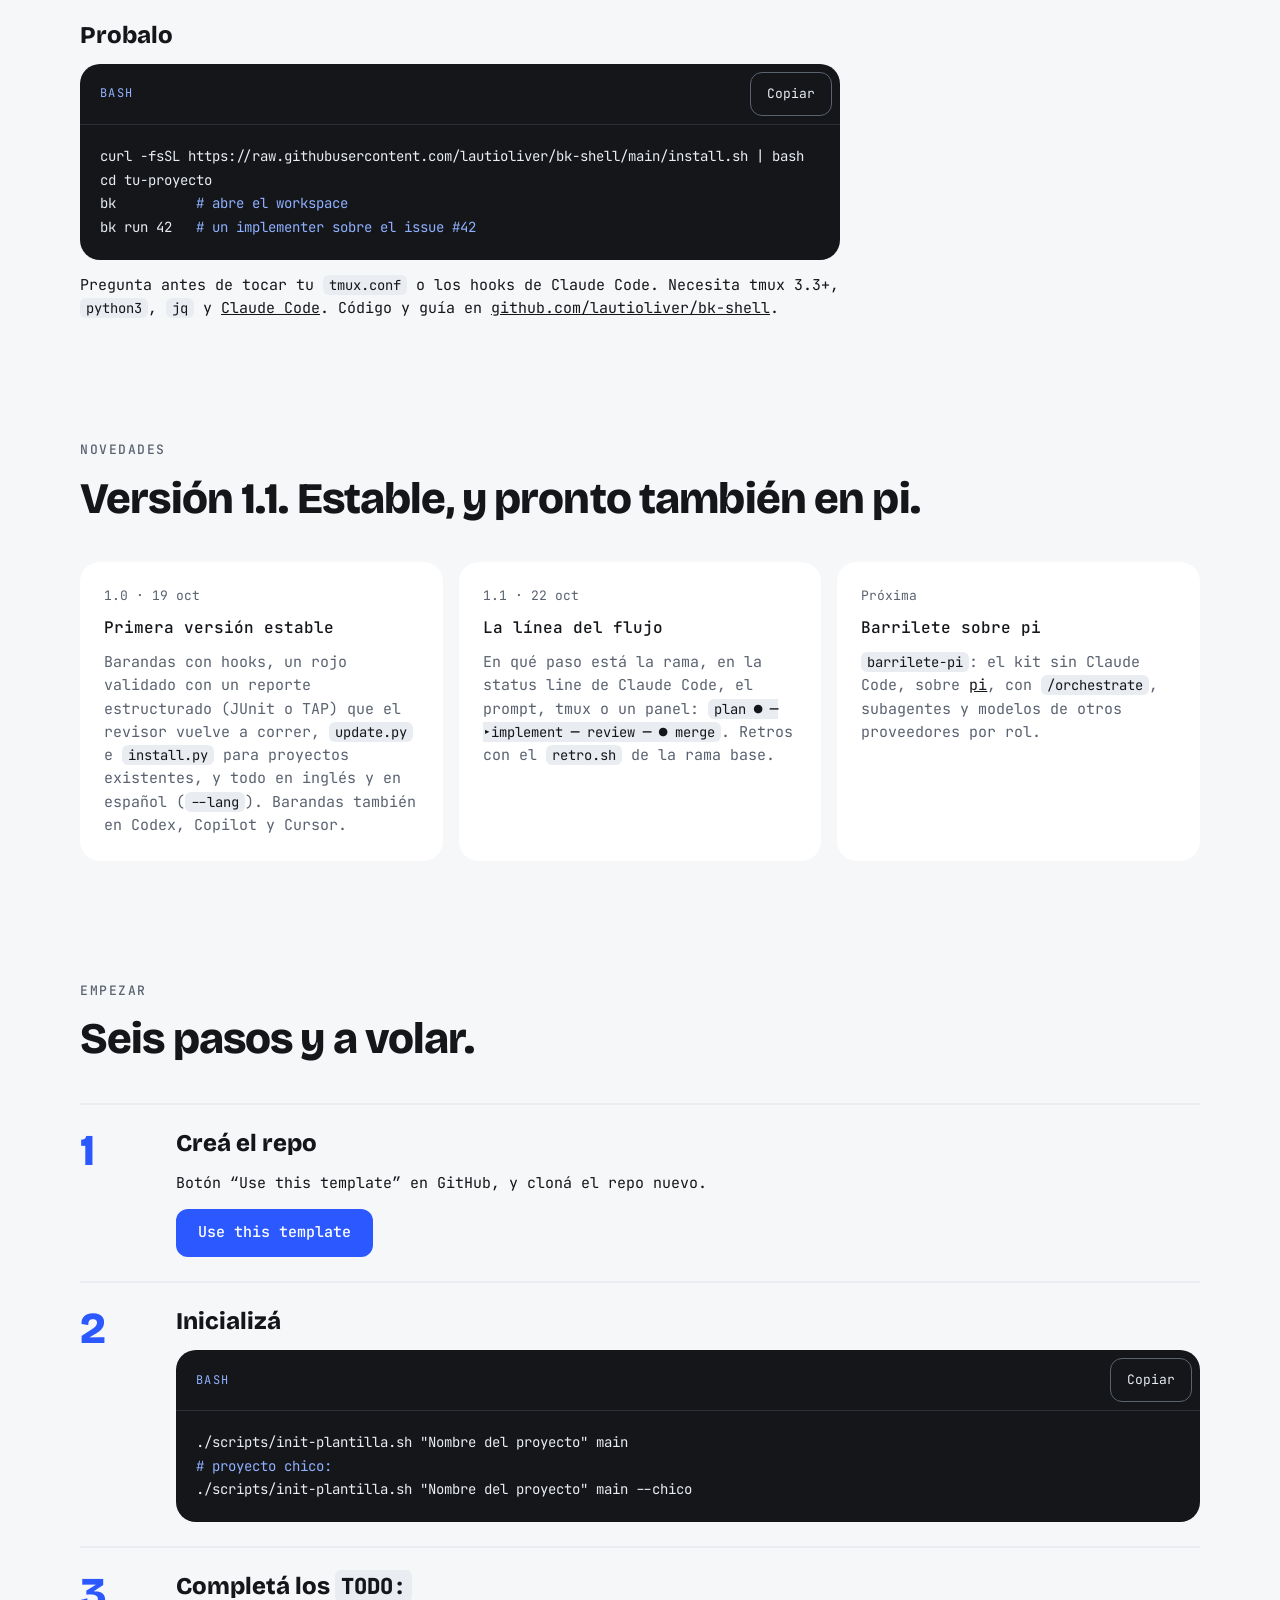
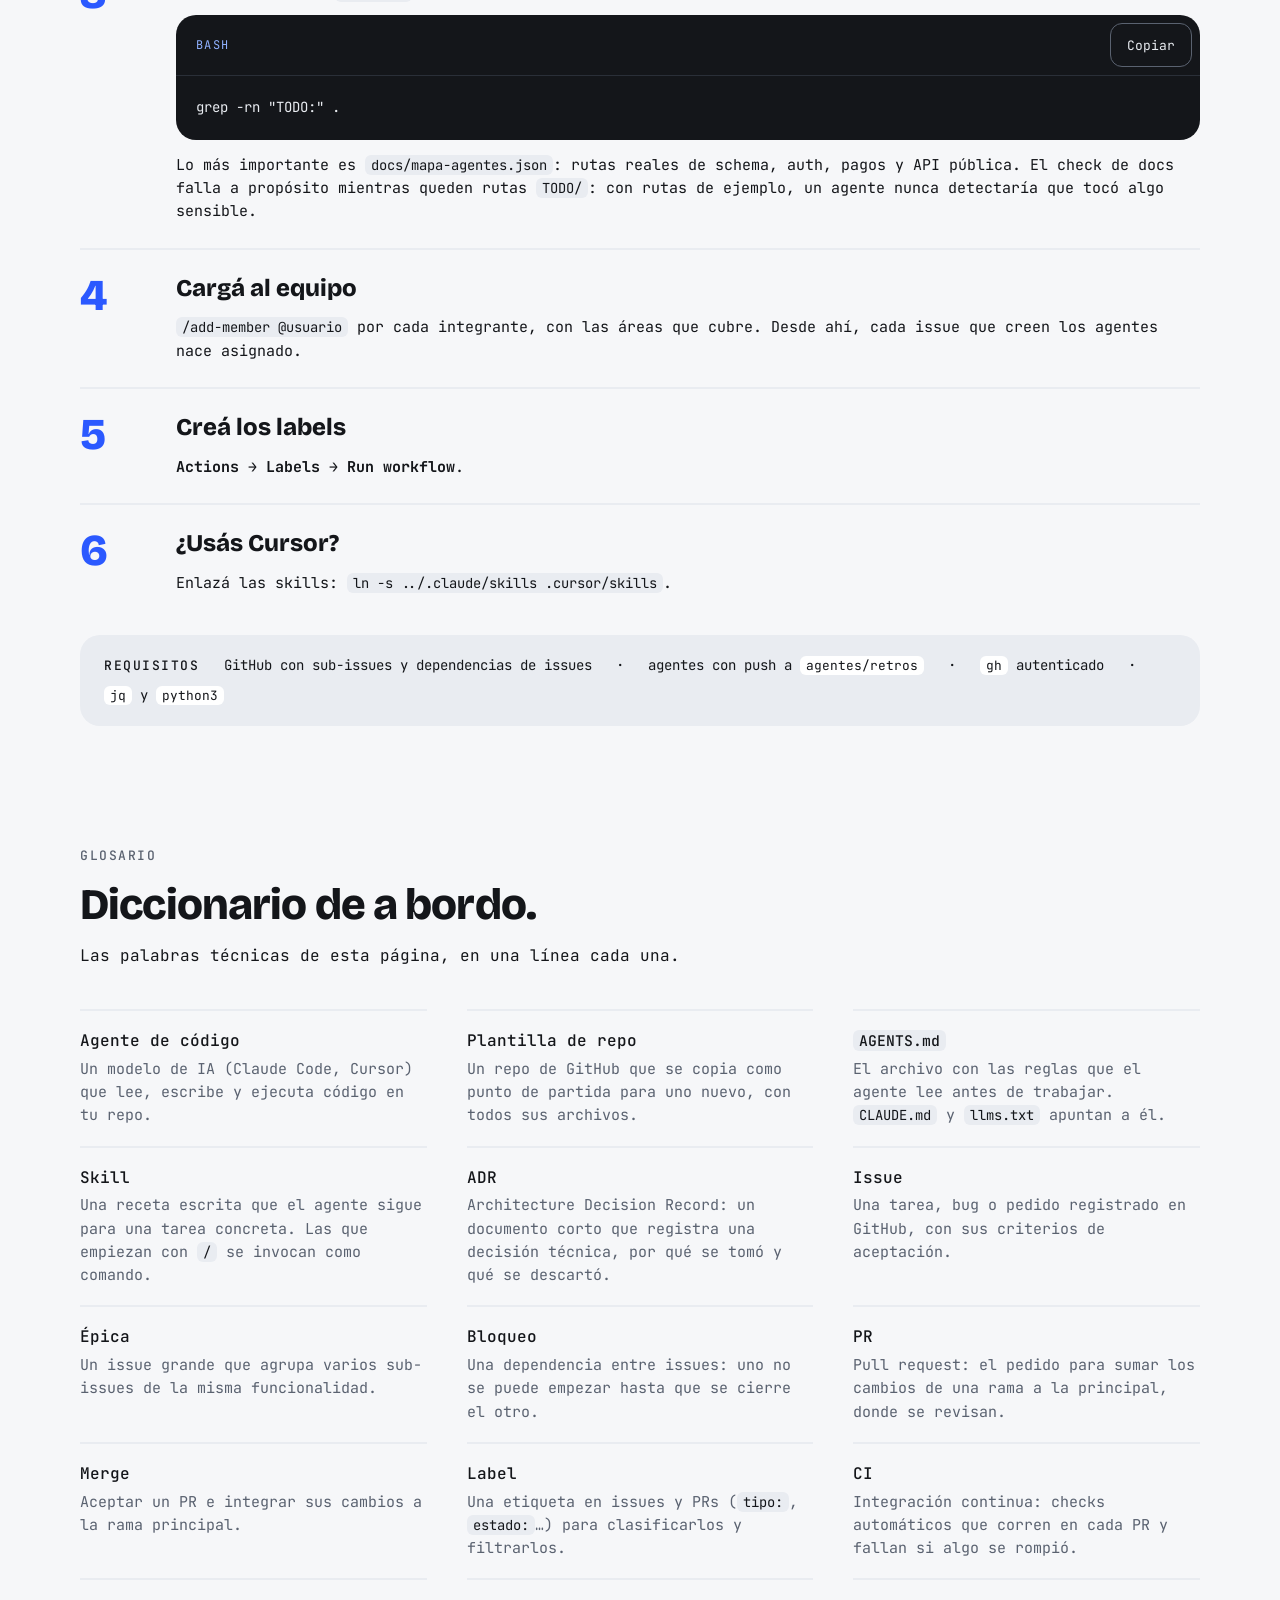
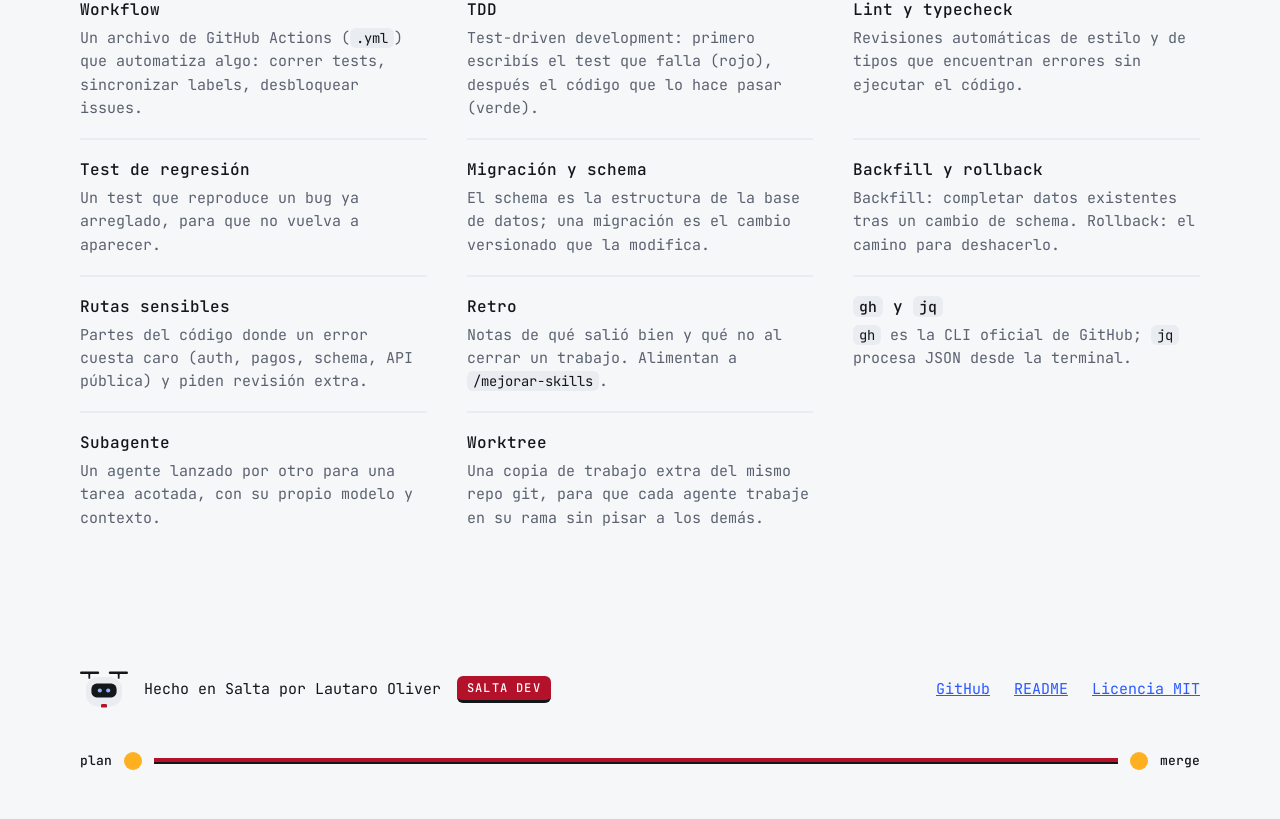
==== commit 0ebf7d58: "Sumar bk shell y las novedades de 1.0, 1.1 y pi a la landing Co-Authored-By: Claude Opus 5.5 <norepl" ====
--- a/index.html
+++ b/index.html
@@ -1,18 +1,8 @@
-<!doctype html>
-<html lang="en">
-<head>
-<meta charset="utf-8">
-<link rel="icon" href="/favicon.svg" type="image/svg+xml">
-<meta name="viewport" content="width=device-width,initial-scale=1,viewport-fit=cover">
+<!doctype html><html><head><meta charset=utf8><meta name=viewport content="width=device-width,initial-scale=1,viewport-fit=cover"><style>:root{color-scheme:light;box-sizing:border-box;padding-top:env(safe-area-inset-top,0px);padding-bottom:env(safe-area-inset-bottom,0px)}html{scroll-padding-top:env(safe-area-inset-top,0px)}body{margin:0;padding:0;font:14px -apple-system,BlinkMacSystemFont,sans-serif;background:#fff;color:#000}img{max-width:100%}[hidden]:not([hidden=until-found i]){display:none!important}</style></head><body>
 <title>barrilete-kit</title>
-<meta name="description" content="Repo template for coding agents: rules, skills, docs and ADRs to take an idea from plan to PR, while you approve the plan and merge.">
-<link rel="canonical" href="https://barrilete-kit-lp.vercel.app/">
-<link rel="alternate" hreflang="en" href="https://barrilete-kit-lp.vercel.app/">
-<link rel="alternate" hreflang="es" href="https://barrilete-kit-lp.vercel.app/es/">
-<link rel="alternate" hreflang="x-default" href="https://barrilete-kit-lp.vercel.app/">
+<meta name="description" content="Plantilla de repo para agentes de código: reglas, skills, docs y ADRs para llevar una idea del plan al PR, mientras vos aprobás el plan y mergeás.">
 <link rel="preconnect" href="https://fonts.googleapis.com">
 <link rel="stylesheet" href="https://fonts.googleapis.com/css2?family=Bricolage+Grotesque:opsz,wght@12..96,600;12..96,800&amp;family=JetBrains+Mono:wght@400;500&amp;display=swap">
-<style>:root{color-scheme:light;box-sizing:border-box;padding-top:env(safe-area-inset-top,0px);padding-bottom:env(safe-area-inset-bottom,0px)}html{scroll-padding-top:env(safe-area-inset-top,0px)}body{margin:0;padding:0;font:14px -apple-system,BlinkMacSystemFont,sans-serif;background:#fff;color:#000}img{max-width:100%}[hidden]:not([hidden=until-found i]){display:none!important}</style>
 <style>
 /* Layout: una columna de 1200px, secciones apiladas, grillas auto-fit; la rienda abre y cierra la página.
    Tokens del design system barrilete-kit (tema único claro, a propósito). */
@@ -36,7 +26,7 @@
 .dron{animation:flotar 3s ease-in-out infinite}
 @media (prefers-reduced-motion: reduce){html{scroll-behavior:auto}.dron{animation:none}}
 
-/* Motion: un solo momento fuerte en el hero (el barrilete flota atado a la rienda,
+/* Motion: un solo momento fuerte en el hero (el dron flota atado a la rienda, las hélices giran,
    los ojos te siguen, click para tirar) y la rienda como cable vivo: un pulso corre de plan a merge
    y los dos nudos laten. Todo visible en reposo; se apaga con prefers-reduced-motion. */
 .in{animation:subir .7s cubic-bezier(.2,.7,.2,1) both}
@@ -46,7 +36,7 @@
 .chips li:hover{background:var(--ink);color:var(--surface);transform:rotate(-2deg)}
 @keyframes subir{from{transform:translateY(18px);opacity:.001}to{transform:none;opacity:1}}
 .dron{animation:none;cursor:pointer;outline:none}
-.dron:focus-visible .cuerpo{stroke:var(--accent)}
+.dron:focus-visible .rotor{fill:var(--accent)}
 .correa{stroke-dasharray:1;stroke-dashoffset:0;animation:dibujar 1.1s .35s cubic-bezier(.6,0,.2,1) both}
 @keyframes dibujar{from{stroke-dashoffset:1}to{stroke-dashoffset:0}}
 .knot{transform-box:fill-box;transform-origin:center;animation:pop .45s cubic-bezier(.3,1.6,.5,1) both}
@@ -85,17 +75,6 @@
   .hilo::after{display:none}
 }
 </style>
-<style>
-.fl{background:var(--ink);border-radius:20px;overflow:hidden;margin:0 0 20px}
-.fl-tit{padding:10px 20px;border-bottom:1px solid var(--hairline-inverse,#2a2f38);font-size:12px;letter-spacing:.12em;text-transform:uppercase;color:var(--accent-on-inverse,#8fb0ff)}
-.fl pre{margin:0;padding:18px 20px;overflow-x:auto;color:#c7cdd6;font-size:14px;line-height:1.6;white-space:pre}
-.fl .g{color:#7A8290}.fl .n{color:#C98500}.fl .p{color:#5B7FFF;font-weight:700}.fl .r{color:#E0525E;font-weight:700}.fl .m{color:#FFB020}
-.fl-caras{display:grid;grid-template-columns:repeat(auto-fit,minmax(min(100%,150px),1fr));gap:12px;margin:0 0 20px}
-.fl-caras div{background:var(--ink);color:#c7cdd6;border-radius:16px;padding:12px 14px;font-size:13px}
-.fl-caras b{display:block;font-size:16px;color:#E9ECF1;margin-bottom:4px;white-space:pre}
-</style>
-</head>
-<body>
 <div id="progreso" aria-hidden="true"></div>
 
 <div style="width: 100%; background: var(--surface); color: var(--ink); font-family: var(--font-mono); font-size: 16px; line-height: 1.55; box-sizing: border-box; overflow-x: hidden">
@@ -103,23 +82,23 @@
 <!-- NAV -->
 <header style="max-width: 1200px; margin: 0 auto; padding: 20px clamp(16px, 4vw, 40px); box-sizing: border-box; display: flex; flex-wrap: wrap; align-items: center; justify-content: space-between; gap: 16px 32px">
 <a href="#top" style="display: flex; align-items: center; gap: 10px; color: var(--ink); text-decoration: none; font-weight: 500; font-size: 17px">
-<svg class="logo" width="177" height="30" viewBox="0 0 377 64" role="img" aria-label="barrilete-kit"><g transform="scale(0.45)"><g transform="rotate(-12 80 64)"><rect x="38" y="22" width="84" height="84" rx="12" transform="rotate(45 80 64)" fill="#FFFFFF" stroke="#14161A" stroke-width="7"></rect><ellipse cx="80" cy="64" rx="33" ry="25" fill="#14161A"></ellipse><circle cx="68" cy="64" r="7.5" fill="#8FB0FF"></circle><circle cx="92" cy="64" r="7.5" fill="#8FB0FF"></circle></g><path d="M92 118 L76 110 L79 132 Z M92 118 L108 108 L106 130 Z" fill="#B4122B"></path><circle cx="92" cy="119" r="5" fill="#B4122B"></circle></g><path transform="translate(75.984 49.7) scale(0.056)" fill="#14161A" d="M353 14Q308 14 274.0 -6.0Q240 -26 217.5 -65.5Q195 -105 184 -163H177V0H36V-186V-700H198V-545Q198 -518 195.5 -487.0Q193 -456 188.5 -423.0Q184 -390 178 -356H187Q196 -422 219.0 -463.0Q242 -504 278.0 -523.0Q314 -542 360 -542Q419 -542 462.5 -512.0Q506 -482 530.0 -422.0Q554 -362 554 -271Q554 -174 527.5 -111.0Q501 -48 455.5 -17.0Q410 14 353 14ZM296 -115Q326 -115 347.0 -134.5Q368 -154 379.0 -186.5Q390 -219 390 -258Q390 -297 380.0 -331.0Q370 -365 349.0 -386.0Q328 -407 296 -407Q282 -407 267.5 -402.0Q253 -397 240.5 -386.5Q228 -376 218.0 -359.5Q208 -343 202.0 -319.5Q196 -296 196 -266V-259Q196 -222 204.5 -195.0Q213 -168 227.0 -150.0Q241 -132 259.0 -123.5Q277 -115 296 -115ZM751 14Q711 14 675.0 0.0Q639 -14 616.0 -45.5Q593 -77 593 -130Q593 -179 612.0 -209.5Q631 -240 663.0 -258.5Q695 -277 733.0 -286.5Q771 -296 808 -303Q860 -313 886.0 -319.0Q912 -325 921.5 -333.0Q931 -341 931 -355Q931 -384 909.5 -399.0Q888 -414 853 -414Q831 -414 809.0 -406.0Q787 -398 773.0 -377.5Q759 -357 760 -319L616 -329Q614 -392 635.0 -433.5Q656 -475 692.5 -498.5Q729 -522 772.5 -532.0Q816 -542 859 -542Q938 -542 989.0 -512.5Q1040 -483 1064.5 -427.5Q1089 -372 1089 -293V-199Q1089 -166 1089.0 -132.5Q1089 -99 1089.0 -66.0Q1089 -33 1089 0H949Q949 -36 949.0 -73.0Q949 -110 949 -151H943Q939 -106 913.5 -68.5Q888 -31 846.5 -8.5Q805 14 751 14ZM818 -104Q835 -104 854.5 -110.5Q874 -117 891.5 -132.0Q909 -147 920.0 -173.5Q931 -200 931 -239V-263L958 -266Q950 -253 931.5 -245.0Q913 -237 890.0 -232.5Q867 -228 843.5 -223.5Q820 -219 800.0 -211.5Q780 -204 767.5 -191.5Q755 -179 755 -157Q755 -131 773.5 -117.5Q792 -104 818 -104ZM1155 0V-287V-528H1295V-318H1303Q1309 -402 1326.5 -450.5Q1344 -499 1370.5 -519.5Q1397 -540 1430 -540Q1448 -540 1467.5 -535.0Q1487 -530 1506 -519L1498 -339Q1476 -352 1455.0 -358.5Q1434 -365 1415 -365Q1383 -365 1361.0 -347.0Q1339 -329 1327.5 -294.0Q1316 -259 1316 -209V0ZM1555 0V-287V-528H1695V-318H1703Q1709 -402 1726.5 -450.5Q1744 -499 1770.5 -519.5Q1797 -540 1830 -540Q1848 -540 1867.5 -535.0Q1887 -530 1906 -519L1898 -339Q1876 -352 1855.0 -358.5Q1834 -365 1815 -365Q1783 -365 1761.0 -347.0Q1739 -329 1727.5 -294.0Q1716 -259 1716 -209V0ZM1955 0V-528H2117V0ZM2035 -566Q1989 -566 1964.5 -585.5Q1940 -605 1940 -642Q1940 -680 1964.5 -699.5Q1989 -719 2035 -719Q2082 -719 2106.5 -699.0Q2131 -679 2131 -642Q2131 -606 2106.5 -586.0Q2082 -566 2035 -566ZM2189 0V-700H2351V0ZM2674 14Q2599 14 2548.5 -7.5Q2498 -29 2467.0 -66.5Q2436 -104 2422.5 -152.0Q2409 -200 2409 -253Q2409 -310 2423.5 -362.0Q2438 -414 2468.5 -454.5Q2499 -495 2547.5 -518.5Q2596 -542 2664 -542Q2732 -542 2780.5 -518.5Q2829 -495 2858.0 -453.0Q2887 -411 2895.5 -356.0Q2904 -301 2893 -237L2510 -231V-319L2769 -324L2748 -273Q2754 -319 2746.5 -350.5Q2739 -382 2719.0 -398.5Q2699 -415 2664 -415Q2627 -415 2605.0 -396.0Q2583 -377 2574.0 -342.5Q2565 -308 2565 -261Q2565 -180 2592.0 -143.0Q2619 -106 2675 -106Q2699 -106 2715.0 -112.0Q2731 -118 2741.0 -129.5Q2751 -141 2755.0 -157.5Q2759 -174 2758 -195L2906 -187Q2909 -154 2899.5 -119.0Q2890 -84 2864.0 -54.0Q2838 -24 2791.5 -5.0Q2745 14 2674 14ZM3171 12Q3078 12 3032.5 -35.5Q2987 -83 2987 -183V-402H2929V-504H2932Q2994 -512 3020.0 -545.5Q3046 -579 3052 -647V-649H3147V-528H3268V-398H3147V-198Q3147 -160 3165.5 -144.0Q3184 -128 3211 -128Q3225 -128 3240.0 -132.0Q3255 -136 3268 -143V-2Q3237 7 3213.0 9.5Q3189 12 3171 12ZM3579 14Q3504 14 3453.5 -7.5Q3403 -29 3372.0 -66.5Q3341 -104 3327.5 -152.0Q3314 -200 3314 -253Q3314 -310 3328.5 -362.0Q3343 -414 3373.5 -454.5Q3404 -495 3452.5 -518.5Q3501 -542 3569 -542Q3637 -542 3685.5 -518.5Q3734 -495 3763.0 -453.0Q3792 -411 3800.5 -356.0Q3809 -301 3798 -237L3415 -231V-319L3674 -324L3653 -273Q3659 -319 3651.5 -350.5Q3644 -382 3624.0 -398.5Q3604 -415 3569 -415Q3532 -415 3510.0 -396.0Q3488 -377 3479.0 -342.5Q3470 -308 3470 -261Q3470 -180 3497.0 -143.0Q3524 -106 3580 -106Q3604 -106 3620.0 -112.0Q3636 -118 3646.0 -129.5Q3656 -141 3660.0 -157.5Q3664 -174 3663 -195L3811 -187Q3814 -154 3804.5 -119.0Q3795 -84 3769.0 -54.0Q3743 -24 3696.5 -5.0Q3650 14 3579 14ZM3844 -195V-337H4127V-195ZM4178 0V-700H4336V-329Q4370 -347 4394.5 -370.0Q4419 -393 4436.0 -419.5Q4453 -446 4463.5 -473.5Q4474 -501 4481 -528H4667Q4656 -488 4635.5 -450.5Q4615 -413 4585.0 -380.5Q4555 -348 4515.5 -322.0Q4476 -296 4428 -279V-271Q4490 -281 4529.5 -273.5Q4569 -266 4592.0 -245.5Q4615 -225 4627.5 -194.0Q4640 -163 4647 -125L4670 0H4495L4484 -88Q4480 -120 4473.0 -148.0Q4466 -176 4446.0 -193.5Q4426 -211 4383 -211H4336V0ZM4719 0V-528H4881V0ZM4799 -566Q4753 -566 4728.5 -585.5Q4704 -605 4704 -642Q4704 -680 4728.5 -699.5Q4753 -719 4799 -719Q4846 -719 4870.5 -699.0Q4895 -679 4895 -642Q4895 -606 4870.5 -586.0Q4846 -566 4799 -566ZM5164 12Q5071 12 5025.5 -35.5Q4980 -83 4980 -183V-402H4922V-504H4925Q4987 -512 5013.0 -545.5Q5039 -579 5045 -647V-649H5140V-528H5261V-398H5140V-198Q5140 -160 5158.5 -144.0Q5177 -128 5204 -128Q5218 -128 5233.0 -132.0Q5248 -136 5261 -143V-2Q5230 7 5206.0 9.5Q5182 12 5164 12Z"/></svg>
+<svg class="bot" viewBox="0 0 160 140" width="32" height="28" role="img" aria-label="Barrilete"><rect x="0" y="12" width="64" height="8" rx="4" fill="#14161A"></rect><rect x="96" y="12" width="64" height="8" rx="4" fill="#14161A"></rect><rect x="20" y="30" width="120" height="98" rx="40" fill="#14161A"></rect><circle class="eye" cx="62" cy="75" r="13" fill="#8FB0FF"></circle><circle class="eye" cx="98" cy="75" r="13" fill="#8FB0FF"></circle><rect x="70" y="120" width="20" height="12" rx="4" fill="#B4122B"></rect></svg>
+<span>barrilete-kit</span>
 </a>
-<nav aria-label="Main" style="display: flex; flex-wrap: wrap; align-items: center; gap: 4px 24px; font-size: 14px">
-<a href="#flow" style="color: var(--ink); text-decoration: none; padding: 10px 0">Flow</a>
+<nav aria-label="Principal" style="display: flex; flex-wrap: wrap; align-items: center; gap: 4px 24px; font-size: 14px">
+<a href="#flujo" style="color: var(--ink); text-decoration: none; padding: 10px 0">Flujo</a>
 <a href="#chat" style="color: var(--ink); text-decoration: none; padding: 10px 0">Chat</a>
 <a href="#skills" style="color: var(--ink); text-decoration: none; padding: 10px 0">Skills</a>
-<a href="#team" style="color: var(--ink); text-decoration: none; padding: 10px 0">Team</a>
-<a href="#modes" style="color: var(--ink); text-decoration: none; padding: 10px 0">Modes</a>
-<a href="#get-started" style="color: var(--ink); text-decoration: none; padding: 10px 0">Get started</a>
-<a href="#glossary" style="color: var(--ink); text-decoration: none; padding: 10px 0">Glossary</a>
-<a href="/docs.html" style="color: var(--ink); text-decoration: none; padding: 10px 0">Documentation</a>
-<a href="/probar.html" style="color: var(--ink); text-decoration: none; padding: 10px 0">Try it</a>
+<a href="#equipo" style="color: var(--ink); text-decoration: none; padding: 10px 0">Equipo</a>
+<a href="#modos" style="color: var(--ink); text-decoration: none; padding: 10px 0">Modos</a>
+<a href="#bk-shell" style="color: var(--ink); text-decoration: none; padding: 10px 0">bk shell</a>
+<a href="#novedades" style="color: var(--ink); text-decoration: none; padding: 10px 0">Novedades</a>
+<a href="#empezar" style="color: var(--ink); text-decoration: none; padding: 10px 0">Empezar</a>
+<a href="#glosario" style="color: var(--ink); text-decoration: none; padding: 10px 0">Glosario</a>
 </nav>
-<div style="display: flex; align-items: center; gap: 16px; margin-left: auto">
-<nav class="idioma" aria-label="Language" style="display: flex; align-items: center; gap: 4px; font-size: 14px"><span aria-current="true" lang="en" style="padding: 10px 8px; font-weight: 500; border-bottom: 3px solid var(--rienda)">English</span><a href="/es/" hreflang="es" lang="es" title="Cambiar a español" style="color: var(--ink); text-decoration: none; padding: 10px 8px; border-bottom: 3px solid transparent">Español</a></nav>
+<div style="display: flex; align-items: center; gap: 16px">
 <span style="display: inline-block; background: var(--rienda); color: var(--surface-raised); font-size: 12px; font-weight: 500; letter-spacing: 0.1em; padding: 4px 10px; border-radius: 6px; border-bottom: 3px solid var(--ink); line-height: 1.4">SALTA DEV</span>
-<a href="https://github.com/lautioliver/barrilete-kit/blob/main/README.md" style="display: inline-flex; align-items: center; min-height: 44px; padding: 0 18px; border: 2px solid var(--ink); border-radius: 12px; color: var(--ink); text-decoration: none; font-weight: 500; font-size: 14px; box-sizing: border-box">GitHub</a>
+<a href="https://github.com/lautioliver/barrilete-kit" style="display: inline-flex; align-items: center; min-height: 44px; padding: 0 18px; border: 2px solid var(--ink); border-radius: 12px; color: var(--ink); text-decoration: none; font-weight: 500; font-size: 14px; box-sizing: border-box">GitHub</a>
 </div>
 </header>
 
@@ -127,35 +106,41 @@
 <section id="top" style="max-width: 1200px; margin: 0 auto; padding: clamp(40px, 6vw, 72px) clamp(16px, 4vw, 40px) 0; box-sizing: border-box">
 <div style="display: flex; flex-wrap: wrap-reverse; align-items: center; gap: 48px">
 <div style="flex: 1 1 520px; min-width: 0; display: flex; flex-direction: column; gap: 24px">
-<div style="font-size: 13px; letter-spacing: 0.12em; text-transform: uppercase; color: var(--ink-muted); font-weight: 500">Repo template for coding agents<a href="https://github.com/lautioliver/barrilete-kit/releases/tag/v1.1.0" style="display: inline-flex; align-items: center; gap: 6px; margin-left: 10px; padding: 2px 10px; border-radius: 999px; background: var(--ink); color: var(--surface-raised); text-decoration: none; letter-spacing: 0.06em; text-transform: none; font-size: 12px">v1.1.0 · stable</a></div>
+<div style="font-size: 13px; letter-spacing: 0.12em; text-transform: uppercase; color: var(--ink-muted); font-weight: 500">Plantilla de repo para agentes de código</div>
 <h1 class="in" style="margin: 0; font-family: var(--font-display); font-weight: 800; font-size: clamp(48px, 6.4vw, 88px); line-height: 0.95; letter-spacing: -0.02em">barrilete-kit</h1>
-<p class="in in2" style="margin: 0; font-family: var(--font-display); font-weight: 600; font-size: clamp(24px, 2.6vw, 32px); line-height: 1.15; letter-spacing: -0.01em">Agents fly. You hold the leash.</p>
-<p style="margin: 0; font-size: 17px; max-width: 560px">Rules, skills, docs and ADRs so an agent takes an idea from plan to PR, while you approve the plan and merge.</p>
-<ul class="chips" aria-label="Works with" style="list-style: none; margin: 0; padding: 0; display: flex; flex-wrap: wrap; gap: 8px; font-size: 13px"><li style="padding: 4px 10px; border: 2px solid var(--ink); border-radius: 8px">Claude Code</li><li style="padding: 4px 10px; border: 2px solid var(--ink); border-radius: 8px">Cursor</li><li style="padding: 4px 10px; border: 2px solid var(--ink); border-radius: 8px">GitHub Actions</li><li style="padding: 4px 10px; border: 2px solid var(--ink); border-radius: 8px">gh CLI</li><li style="padding: 4px 10px; border: 2px solid var(--ink); border-radius: 8px">Python 3</li><li style="padding: 4px 10px; border: 2px solid var(--ink); border-radius: 8px">Bash</li><li style="padding: 4px 10px; border: 2px solid var(--ink); border-radius: 8px">MIT</li></ul>
+<p class="in in2" style="margin: 0; font-family: var(--font-display); font-weight: 600; font-size: clamp(24px, 2.6vw, 32px); line-height: 1.15; letter-spacing: -0.01em">Los agentes vuelan. Vos tenés la rienda.</p>
+<p style="margin: 0; font-size: 17px; max-width: 560px">Reglas, skills, docs y ADRs para que un agente lleve una idea del plan al PR, mientras vos aprobás el plan y mergeás.</p>
+<ul class="chips" aria-label="Funciona con" style="list-style: none; margin: 0; padding: 0; display: flex; flex-wrap: wrap; gap: 8px; font-size: 13px"><li style="padding: 4px 10px; border: 2px solid var(--ink); border-radius: 8px">Claude Code</li><li style="padding: 4px 10px; border: 2px solid var(--ink); border-radius: 8px">Cursor</li><li style="padding: 4px 10px; border: 2px solid var(--ink); border-radius: 8px">GitHub Actions</li><li style="padding: 4px 10px; border: 2px solid var(--ink); border-radius: 8px">gh CLI</li><li style="padding: 4px 10px; border: 2px solid var(--ink); border-radius: 8px">Python 3</li><li style="padding: 4px 10px; border: 2px solid var(--ink); border-radius: 8px">Bash</li><li style="padding: 4px 10px; border: 2px solid var(--ink); border-radius: 8px">MIT</li></ul>
 <div style="display: flex; flex-wrap: wrap; gap: 12px; padding-top: 8px">
-<a class="btn" href="https://github.com/lautioliver/barrilete-kit/generate" style="display: inline-flex; align-items: center; min-height: 52px; padding: 0 24px; background: var(--accent); color: var(--surface-raised); border-radius: 12px; text-decoration: none; font-weight: 500; font-size: 16px; box-sizing: border-box">Use this template</a>
-<a class="btn" href="https://github.com/lautioliver/barrilete-kit/blob/main/README.md" style="display: inline-flex; align-items: center; min-height: 52px; padding: 0 24px; border: 2px solid var(--ink); color: var(--ink); border-radius: 12px; text-decoration: none; font-weight: 500; font-size: 16px; box-sizing: border-box">View on GitHub</a>
-<a class="btn" href="#add-to-an-existing-project" style="display: inline-flex; align-items: center; min-height: 52px; padding: 0 24px; border: 2px solid var(--ink); color: var(--ink); border-radius: 12px; text-decoration: none; font-weight: 500; font-size: 16px; box-sizing: border-box">Add to an existing project</a>
+<a class="btn" href="https://github.com/lautioliver/barrilete-kit/generate" style="display: inline-flex; align-items: center; min-height: 52px; padding: 0 24px; background: var(--accent); color: var(--surface-raised); border-radius: 12px; text-decoration: none; font-weight: 500; font-size: 16px; box-sizing: border-box">Usar la plantilla</a>
+<a class="btn" href="https://github.com/lautioliver/barrilete-kit" style="display: inline-flex; align-items: center; min-height: 52px; padding: 0 24px; border: 2px solid var(--ink); color: var(--ink); border-radius: 12px; text-decoration: none; font-weight: 500; font-size: 16px; box-sizing: border-box">Ver en GitHub</a>
 </div>
 </div>
 <div style="flex: 1 1 360px; min-width: 0; background: var(--surface-muted); border-radius: 32px; display: flex; align-items: center; justify-content: center; padding: 24px; box-sizing: border-box">
-<svg viewBox="0 0 400 400" style="width: 100%; max-width: 420px; height: auto; display: block" role="group" aria-label="Barrilete, a kite tied to a leash with two knots">
+<svg viewBox="0 0 400 400" style="width: 100%; max-width: 420px; height: auto; display: block" role="group" aria-label="Barrilete, un dron robot atado a una correa con dos nudos">
 <path id="correa" class="correa" pathLength="1" d="M200 166 Q200 220 150 236 Q100 252 140 300 Q170 336 250 340" stroke="#B4122B" stroke-width="7" fill="none" stroke-linecap="round"></path>
 <circle class="knot k1" cx="150" cy="236" r="11" fill="#FFB020"></circle>
 <circle class="knot k2" cx="140" cy="300" r="11" fill="#FFB020"></circle>
 <rect x="246" y="328" width="72" height="24" rx="12" fill="#14161A"></rect>
 <rect x="258" y="333" width="48" height="10" rx="4" fill="#B4122B"></rect>
 <rect x="258" y="341" width="48" height="4" rx="2" fill="#5A6270"></rect>
-<g id="dron" class="dron" tabindex="0" role="button" aria-label="Pull the leash">
-<g transform="translate(86.5 22.25) scale(1.25)"><g transform="rotate(-12 80 64)"><rect class="cuerpo" x="38" y="22" width="84" height="84" rx="12" transform="rotate(45 80 64)" fill="#FFFFFF" stroke="#14161A" stroke-width="7"></rect><ellipse cx="80" cy="64" rx="33" ry="25" fill="#14161A"></ellipse><g id="ojos"><g class="blink"><circle class="eye" cx="68" cy="64" r="7.5" fill="#8FB0FF"></circle>
-<circle class="eye" cx="92" cy="64" r="7.5" fill="#8FB0FF"></circle></g></g></g><path d="M92 118 L76 110 L79 132 Z M92 118 L108 108 L106 130 Z" fill="#B4122B"></path><circle cx="92" cy="119" r="5" fill="#B4122B"></circle></g>
-<path d="M100 150 Q90 120 100 92" stroke="#14161A" stroke-width="4" fill="none" stroke-linecap="round" opacity="0.25" class="wind"></path>
+<g id="dron" class="dron" tabindex="0" role="button" aria-label="Tirar de la rienda">
+<rect class="rotor" x="120" y="52" width="64" height="8" rx="4" fill="#14161A"></rect>
+<rect class="rotor r2" x="216" y="52" width="64" height="8" rx="4" fill="#14161A"></rect>
+<rect x="148" y="58" width="6" height="18" rx="3" fill="#14161A"></rect>
+<rect x="246" y="58" width="6" height="18" rx="3" fill="#14161A"></rect>
+<rect x="140" y="70" width="120" height="98" rx="40" fill="#FFFFFF"></rect>
+<rect x="158" y="92" width="84" height="46" rx="18" fill="#14161A"></rect>
+<g id="ojos"><g class="blink"><circle class="eye" cx="186" cy="115" r="7" fill="#8FB0FF"></circle>
+<circle class="eye" cx="214" cy="115" r="7" fill="#8FB0FF"></circle></g></g>
+<rect x="190" y="160" width="20" height="10" rx="4" fill="#B4122B"></rect>
+<path d="M118 150 Q108 120 118 92" stroke="#14161A" stroke-width="4" fill="none" stroke-linecap="round" opacity="0.25" class="wind"></path>
 <path d="M282 150 Q292 120 282 92" stroke="#14161A" stroke-width="4" fill="none" stroke-linecap="round" opacity="0.25" class="wind"></path>
 </g>
 </svg>
 </div>
 </div>
-<div role="img" aria-label="Flow line: plan, implement and review, merge. Both ends are human checkpoints." style="display: flex; align-items: center; gap: 12px; margin-top: 56px; font-size: 13px; font-weight: 500">
+<div role="img" aria-label="Línea del flujo: plan, implement y review, merge. Los dos extremos son puntos de control humanos." style="display: flex; align-items: center; gap: 12px; margin-top: 56px; font-size: 13px; font-weight: 500">
 <span>plan</span>
 <span style="width: 18px; height: 18px; border-radius: 50%; background: var(--nudo); flex: none" class="pulse"></span>
 <span class="hilo" style="flex: 1 1 auto; min-width: 16px; height: 4px; background: var(--rienda); border-bottom: 2px solid var(--ink)"></span>
@@ -169,88 +154,88 @@
 <!-- TESIS -->
 <section style="max-width: 1200px; margin: 0 auto; padding: clamp(72px, 10vw, 120px) clamp(16px, 4vw, 40px) 0; box-sizing: border-box; display: flex; flex-direction: column; gap: 40px">
 <div style="display: flex; flex-direction: column; gap: 16px">
-<div style="font-size: 13px; letter-spacing: 0.12em; text-transform: uppercase; color: var(--ink-muted); font-weight: 500">The thesis</div>
-<h2 class="reveal" style="margin: 0; font-family: var(--font-display); font-weight: 800; font-size: clamp(32px, 3.4vw, 44px); line-height: 1.05; letter-spacing: -0.02em">Two decisions are always yours.</h2>
+<div style="font-size: 13px; letter-spacing: 0.12em; text-transform: uppercase; color: var(--ink-muted); font-weight: 500">La tesis</div>
+<h2 class="reveal" style="margin: 0; font-family: var(--font-display); font-weight: 800; font-size: clamp(32px, 3.4vw, 44px); line-height: 1.05; letter-spacing: -0.02em">Dos decisiones son siempre tuyas.</h2>
 </div>
 <div class="reveal" style="display: grid; grid-template-columns: repeat(auto-fit, minmax(min(100%, 420px), 1fr)); gap: 24px">
 <div class="card" style="background: var(--surface-raised); border-radius: 20px; padding: clamp(28px, 3vw, 40px); display: flex; flex-direction: column; gap: 16px">
 <div style="display: flex; align-items: center; gap: 14px">
 <span style="width: 22px; height: 22px; border-radius: 50%; background: var(--nudo); flex: none" class="pulse"></span>
-<span style="font-size: 13px; letter-spacing: 0.12em; text-transform: uppercase; color: var(--ink-muted); font-weight: 500">Checkpoint 1</span>
-</div>
-<h3 style="margin: 0; font-family: var(--font-display); font-weight: 800; font-size: 32px; line-height: 1.1; letter-spacing: -0.01em">Approve the plan.</h3>
-<p style="margin: 0; font-size: 16px"><code>/plan-feature</code> researches the code and the ADRs, builds the epic with its issues and blockers, and shows it to you. It writes no code until you say yes.</p>
+<span style="font-size: 13px; letter-spacing: 0.12em; text-transform: uppercase; color: var(--ink-muted); font-weight: 500">Punto de control 1</span>
+</div>
+<h3 style="margin: 0; font-family: var(--font-display); font-weight: 800; font-size: 32px; line-height: 1.1; letter-spacing: -0.01em">Aprobar el plan.</h3>
+<p style="margin: 0; font-size: 16px"><code>/plan-feature</code> investiga el código y los ADRs, arma la épica con sus issues y bloqueos, y te la muestra. No escribe código hasta que digas que sí.</p>
 </div>
 <div class="card" style="background: var(--surface-raised); border-radius: 20px; padding: clamp(28px, 3vw, 40px); display: flex; flex-direction: column; gap: 16px">
 <div style="display: flex; align-items: center; gap: 14px">
 <span style="width: 22px; height: 22px; border-radius: 50%; background: var(--nudo); flex: none" class="pulse"></span>
-<span style="font-size: 13px; letter-spacing: 0.12em; text-transform: uppercase; color: var(--ink-muted); font-weight: 500">Checkpoint 2</span>
-</div>
-<h3 style="margin: 0; font-family: var(--font-display); font-weight: 800; font-size: 32px; line-height: 1.1; letter-spacing: -0.01em">Merge.</h3>
-<p style="margin: 0; font-size: 16px"><code>/implement-issue</code> goes all the way to a PR with green tests. <code>/review-pr</code> reviews it in another session. A person does the merge.</p>
-</div>
-</div>
-<p style="margin: 0; font-size: 16px; max-width: 760px; color: var(--ink)">Skills get better with use, but they never rewrite themselves: <code>/improve-skills</code> proposes changes in a PR and never loosens controls.</p>
+<span style="font-size: 13px; letter-spacing: 0.12em; text-transform: uppercase; color: var(--ink-muted); font-weight: 500">Punto de control 2</span>
+</div>
+<h3 style="margin: 0; font-family: var(--font-display); font-weight: 800; font-size: 32px; line-height: 1.1; letter-spacing: -0.01em">Mergear.</h3>
+<p style="margin: 0; font-size: 16px"><code>/implement-issue</code> llega hasta el PR con tests en verde. <code>/review-pr</code> lo revisa en otra sesión. El merge lo hace una persona.</p>
+</div>
+</div>
+<p style="margin: 0; font-size: 16px; max-width: 760px; color: var(--ink)">Las skills mejoran con el uso, pero no se reescriben solas: <code>/mejorar-skills</code> propone ajustes en un PR y nunca afloja controles.</p>
 </section>
 
 <!-- FLUJO -->
-<section id="flow" style="max-width: 1200px; margin: 0 auto; padding: clamp(72px, 10vw, 120px) clamp(16px, 4vw, 40px) 0; box-sizing: border-box; display: flex; flex-direction: column; gap: 40px">
-<div style="display: flex; flex-direction: column; gap: 16px">
-<div style="font-size: 13px; letter-spacing: 0.12em; text-transform: uppercase; color: var(--ink-muted); font-weight: 500">The flow</div>
-<h2 class="reveal" style="margin: 0; font-family: var(--font-display); font-weight: 800; font-size: clamp(32px, 3.4vw, 44px); line-height: 1.05; letter-spacing: -0.02em">From idea to merge, with the leash tied at two knots.</h2>
+<section id="flujo" style="max-width: 1200px; margin: 0 auto; padding: clamp(72px, 10vw, 120px) clamp(16px, 4vw, 40px) 0; box-sizing: border-box; display: flex; flex-direction: column; gap: 40px">
+<div style="display: flex; flex-direction: column; gap: 16px">
+<div style="font-size: 13px; letter-spacing: 0.12em; text-transform: uppercase; color: var(--ink-muted); font-weight: 500">El flujo</div>
+<h2 class="reveal" style="margin: 0; font-family: var(--font-display); font-weight: 800; font-size: clamp(32px, 3.4vw, 44px); line-height: 1.05; letter-spacing: -0.02em">De la idea al merge, con la rienda en dos nudos.</h2>
 </div>
 <ol style="list-style: none; margin: 0; padding: 0; display: grid; grid-template-columns: repeat(auto-fit, minmax(min(100%, 180px), 1fr)); column-gap: 0; row-gap: 32px">
 
 <li style="display: flex; flex-direction: column; gap: 16px">
 <div style="display: flex; align-items: center; height: 24px"><span style="width: 14px; height: 14px; border-radius: 50%; background: var(--surface-raised); border: 3px solid var(--ink); flex: none"></span><span class="hilo" style="flex: 1; height: 4px; background: var(--rienda); border-bottom: 2px solid var(--ink)"></span></div>
 <div class="card" style="background: var(--surface-raised); border-radius: 20px; padding: 20px; margin-right: 12px; display: flex; flex-direction: column; gap: 12px; flex: 1">
-<svg class="bot" viewBox="0 0 160 140" width="56" height="49" role="img" aria-label="Barrilete planning"><g transform="rotate(-12 80 64)"><rect class="cuerpo" x="38" y="22" width="84" height="84" rx="12" transform="rotate(45 80 64)" fill="#FFFFFF" stroke="#14161A" stroke-width="7"></rect><ellipse cx="80" cy="64" rx="33" ry="25" fill="#14161A"></ellipse><path class="eye" d="M60 68 Q68 56 76 68 M84 68 Q92 56 100 68" stroke="#8FB0FF" stroke-width="5" fill="none" stroke-linecap="round"></path></g><path d="M92 118 L76 110 L79 132 Z M92 118 L108 108 L106 130 Z" fill="#B4122B"></path><circle cx="92" cy="119" r="5" fill="#B4122B"></circle><g transform="rotate(14 132 112)"><rect x="116" y="88" width="32" height="42" rx="5" fill="#FFFFFF" stroke="#14161A" stroke-width="4"></rect><rect x="125" y="84" width="14" height="8" rx="3" fill="#14161A"></rect><path d="M122 101 L126 105 L131 98 M122 113 L126 117 L131 110 M135 102 L143 102 M135 114 L143 114" stroke="#14161A" stroke-width="3" fill="none" stroke-linecap="round" stroke-linejoin="round"></path></g></svg>
+<svg class="bot" viewBox="0 0 160 140" width="56" height="49" role="img" aria-label="Barrilete planificando"><rect x="0" y="12" width="64" height="8" rx="4" fill="#14161A"></rect><rect x="96" y="12" width="64" height="8" rx="4" fill="#14161A"></rect><rect x="28" y="18" width="6" height="18" rx="3" fill="#14161A"></rect><rect x="126" y="18" width="6" height="18" rx="3" fill="#14161A"></rect><rect x="20" y="30" width="120" height="98" rx="40" fill="#E9ECF1"></rect><rect x="38" y="52" width="84" height="46" rx="18" fill="#14161A"></rect><circle class="eye" cx="62" cy="75" r="5" fill="#8FB0FF"></circle><circle class="eye" cx="80" cy="75" r="5" fill="#8FB0FF"></circle><circle class="eye" cx="98" cy="75" r="5" fill="#8FB0FF"></circle><rect x="70" y="120" width="20" height="12" rx="4" fill="#B4122B"></rect></svg>
 <div style="font-size: 13px; color: var(--ink-muted)">01</div>
 <div style="font-family: var(--font-display); font-weight: 800; font-size: 24px; line-height: 1.1">idea</div>
 <div style="font-size: 14px; color: var(--accent); font-weight: 500">/plan-feature</div>
-<div style="font-size: 14px">epic + issues with blockers</div>
+<div style="font-size: 14px">épica + issues con bloqueos</div>
 </div>
 </li>
 
 <li style="display: flex; flex-direction: column; gap: 16px">
 <div style="display: flex; align-items: center; height: 24px"><span style="width: 24px; height: 24px; border-radius: 50%; background: var(--nudo); flex: none" class="pulse"></span><span class="hilo" style="flex: 1; height: 4px; background: var(--rienda); border-bottom: 2px solid var(--ink)"></span></div>
 <div style="background: var(--surface-muted); border-radius: 20px; padding: 20px; margin-right: 12px; display: flex; flex-direction: column; gap: 12px; flex: 1">
-<div style="font-size: 12px; letter-spacing: 0.12em; text-transform: uppercase; font-weight: 500; color: var(--ink)">Checkpoint</div>
+<div style="font-size: 12px; letter-spacing: 0.12em; text-transform: uppercase; font-weight: 500; color: var(--ink)">Punto de control</div>
 <div style="font-size: 13px; color: var(--ink)">02</div>
-<div style="font-family: var(--font-display); font-weight: 800; font-size: 24px; line-height: 1.1">you approve the plan</div>
-<div style="font-size: 14px">Without your yes, there is no code.</div>
+<div style="font-family: var(--font-display); font-weight: 800; font-size: 24px; line-height: 1.1">aprobás el plan</div>
+<div style="font-size: 14px">Sin tu sí, no hay código.</div>
 </div>
 </li>
 
 <li style="display: flex; flex-direction: column; gap: 16px">
 <div style="display: flex; align-items: center; height: 24px"><span style="width: 14px; height: 14px; border-radius: 50%; background: var(--surface-raised); border: 3px solid var(--ink); flex: none"></span><span class="hilo" style="flex: 1; height: 4px; background: var(--rienda); border-bottom: 2px solid var(--ink)"></span></div>
 <div class="card" style="background: var(--surface-raised); border-radius: 20px; padding: 20px; margin-right: 12px; display: flex; flex-direction: column; gap: 12px; flex: 1">
-<svg class="bot" viewBox="0 0 160 140" width="56" height="49" role="img" aria-label="Barrilete working"><g transform="rotate(-12 80 64)"><rect class="cuerpo" x="38" y="22" width="84" height="84" rx="12" transform="rotate(45 80 64)" fill="#FFFFFF" stroke="#14161A" stroke-width="7"></rect><ellipse cx="80" cy="64" rx="33" ry="25" fill="#14161A"></ellipse><circle class="eye" cx="68" cy="64" r="7.5" fill="#8FB0FF"></circle><circle class="eye" cx="92" cy="64" r="7.5" fill="#8FB0FF"></circle></g><path d="M92 118 L76 110 L79 132 Z M92 118 L108 108 L106 130 Z" fill="#B4122B"></path><circle cx="92" cy="119" r="5" fill="#B4122B"></circle><g stroke="#5A6270" stroke-width="5" stroke-linecap="round" opacity="0.6"><path d="M2 46 L20 46"></path><path d="M6 58 L18 58"></path><path d="M0 70 L14 70"></path></g><g stroke="#14161A" stroke-width="5" stroke-linecap="round"><path d="M140 14 L147 4"></path><path d="M146 24 L157 20"></path><path d="M146 34 L157 37"></path></g></svg>
+<svg class="bot" viewBox="0 0 160 140" width="56" height="49" role="img" aria-label="Barrilete trabajando"><rect x="0" y="12" width="64" height="8" rx="4" fill="#14161A"></rect><rect x="96" y="12" width="64" height="8" rx="4" fill="#14161A"></rect><rect x="28" y="18" width="6" height="18" rx="3" fill="#14161A"></rect><rect x="126" y="18" width="6" height="18" rx="3" fill="#14161A"></rect><rect x="20" y="30" width="120" height="98" rx="40" fill="#E9ECF1"></rect><rect x="38" y="52" width="84" height="46" rx="18" fill="#14161A"></rect><circle class="eye" cx="66" cy="75" r="7" fill="#8FB0FF"></circle><circle class="eye" cx="94" cy="75" r="7" fill="#8FB0FF"></circle><rect x="70" y="120" width="20" height="12" rx="4" fill="#B4122B"></rect></svg>
 <div style="font-size: 13px; color: var(--ink-muted)">03</div>
-<div style="font-family: var(--font-display); font-weight: 800; font-size: 24px; line-height: 1.1">implements</div>
+<div style="font-family: var(--font-display); font-weight: 800; font-size: 24px; line-height: 1.1">implementa</div>
 <div style="font-size: 14px; color: var(--accent); font-weight: 500">/implement-issue &lt;n&gt;</div>
-<div style="font-size: 14px">red tests from the criteria, proven with a JUnit or TAP report, code until green, self-review, docs</div>
+<div style="font-size: 14px">tests en rojo desde los criterios, código hasta verde, autorevisión, docs</div>
 </div>
 </li>
 
 <li style="display: flex; flex-direction: column; gap: 16px">
 <div style="display: flex; align-items: center; height: 24px"><span style="width: 14px; height: 14px; border-radius: 50%; background: var(--surface-raised); border: 3px solid var(--ink); flex: none"></span><span class="hilo" style="flex: 1; height: 4px; background: var(--rienda); border-bottom: 2px solid var(--ink)"></span></div>
 <div class="card" style="background: var(--surface-raised); border-radius: 20px; padding: 20px; margin-right: 12px; display: flex; flex-direction: column; gap: 12px; flex: 1">
-<svg class="bot" viewBox="0 0 160 140" width="56" height="49" role="img" aria-label="Barrilete with the PR ready"><g transform="rotate(-12 80 64)"><rect class="cuerpo" x="38" y="22" width="84" height="84" rx="12" transform="rotate(45 80 64)" fill="#FFFFFF" stroke="#14161A" stroke-width="7"></rect><ellipse cx="80" cy="64" rx="33" ry="25" fill="#14161A"></ellipse><circle class="eye" cx="68" cy="64" r="7.5" fill="#8FB0FF"></circle><circle class="eye" cx="92" cy="64" r="7.5" fill="#8FB0FF"></circle></g><path d="M92 118 L76 110 L79 132 Z M92 118 L108 108 L106 130 Z" fill="#FFB020"></path><circle cx="92" cy="119" r="5" fill="#FFB020"></circle><g><rect x="120" y="2" width="38" height="28" rx="8" fill="#14161A"></rect><path d="M126 30 L126 38 L134 30 Z" fill="#14161A"></path><path d="M131 11 L126 16 L131 21 M147 11 L152 16 L147 21 M142 9 L136 23" stroke="#FFFFFF" stroke-width="3" fill="none" stroke-linecap="round" stroke-linejoin="round"></path></g></svg>
+<svg class="bot" viewBox="0 0 160 140" width="56" height="49" role="img" aria-label="Barrilete con el PR listo"><rect x="0" y="12" width="64" height="8" rx="4" fill="#14161A"></rect><rect x="96" y="12" width="64" height="8" rx="4" fill="#14161A"></rect><rect x="28" y="18" width="6" height="18" rx="3" fill="#14161A"></rect><rect x="126" y="18" width="6" height="18" rx="3" fill="#14161A"></rect><rect x="20" y="30" width="120" height="98" rx="40" fill="#E9ECF1"></rect><rect x="38" y="52" width="84" height="46" rx="18" fill="#14161A"></rect><path class="eye" d="M58 80 L66 70 L74 80" stroke="#8FB0FF" stroke-width="5" fill="none" stroke-linecap="round" stroke-linejoin="round"></path><path class="eye" d="M86 80 L94 70 L102 80" stroke="#8FB0FF" stroke-width="5" fill="none" stroke-linecap="round" stroke-linejoin="round"></path><rect x="70" y="120" width="20" height="12" rx="4" fill="#FFB020"></rect></svg>
 <div style="font-size: 13px; color: var(--ink-muted)">04</div>
 <div style="font-family: var(--font-display); font-weight: 800; font-size: 24px; line-height: 1.1">PR</div>
 <div style="font-size: 14px; color: var(--accent); font-weight: 500">/review-pr &lt;n&gt;</div>
-<div style="font-size: 14px">in another session, which re-runs the red, plus <code>/security-review</code> if it touches sensitive paths</div>
+<div style="font-size: 14px">en otra sesión, más <code>/security-review</code> si toca rutas sensibles</div>
 </div>
 </li>
 
 <li style="display: flex; flex-direction: column; gap: 16px">
 <div style="display: flex; align-items: center; height: 24px"><span style="width: 24px; height: 24px; border-radius: 50%; background: var(--nudo); flex: none" class="pulse"></span><span class="hilo" style="flex: 1; height: 4px; background: var(--rienda); border-bottom: 2px solid var(--ink)"></span></div>
 <div style="background: var(--surface-muted); border-radius: 20px; padding: 20px; margin-right: 12px; display: flex; flex-direction: column; gap: 12px; flex: 1">
-<div style="font-size: 12px; letter-spacing: 0.12em; text-transform: uppercase; font-weight: 500; color: var(--ink)">Checkpoint</div>
+<div style="font-size: 12px; letter-spacing: 0.12em; text-transform: uppercase; font-weight: 500; color: var(--ink)">Punto de control</div>
 <div style="font-size: 13px; color: var(--ink)">05</div>
-<div style="font-family: var(--font-display); font-weight: 800; font-size: 24px; line-height: 1.1">you merge</div>
-<div style="font-size: 14px">A person does the merge.</div>
+<div style="font-family: var(--font-display); font-weight: 800; font-size: 24px; line-height: 1.1">mergeás</div>
+<div style="font-size: 14px">El merge lo hace una persona.</div>
 </div>
 </li>
 
@@ -259,168 +244,207 @@
 <div class="card" style="background: var(--surface-raised); border-radius: 20px; padding: 20px; display: flex; flex-direction: column; gap: 12px; flex: 1">
 <div style="font-size: 13px; color: var(--ink-muted)">06</div>
 <div style="font-family: var(--font-display); font-weight: 800; font-size: 24px; line-height: 1.1">retro</div>
-<div style="font-size: 14px">on the agents/retros branch →</div>
-<div style="font-size: 14px; color: var(--accent); font-weight: 500">/improve-skills</div>
-<div style="font-size: 14px">proposes changes in a PR</div>
+<div style="font-size: 14px">en el issue fijado →</div>
+<div style="font-size: 14px; color: var(--accent); font-weight: 500">/mejorar-skills</div>
+<div style="font-size: 14px">propone ajustes en un PR</div>
 </div>
 </li>
 </ol>
 <div style="display: flex; flex-wrap: wrap; align-items: center; gap: 20px; background: var(--ink); color: var(--surface-muted); border-radius: 20px; padding: 20px 24px">
-<svg class="bot" viewBox="0 0 160 140" width="48" height="42" role="img" aria-label="Barrilete blocked" style="flex: none"><g transform="rotate(-12 80 64)"><rect class="cuerpo" x="38" y="22" width="84" height="84" rx="12" transform="rotate(45 80 64)" fill="#FFFFFF" stroke="#C9CED6" stroke-width="7"></rect><ellipse cx="80" cy="64" rx="33" ry="25" fill="#14161A"></ellipse><path class="eye" d="M62 58 L74 70 M74 58 L62 70 M86 58 L98 70 M98 58 L86 70" stroke="#FF8A96" stroke-width="5" stroke-linecap="round"></path></g><path d="M92 118 L76 110 L79 132 Z M92 118 L108 108 L106 130 Z" fill="#B4122B"></path><circle cx="92" cy="119" r="5" fill="#B4122B"></circle></svg>
-<p style="margin: 0; font-size: 14px; flex: 1 1 320px">If an issue depends on another, it gets <span style="color: var(--alert-on-inverse); font-weight: 500">status:blocked</span>. The workflow <span style="color: var(--accent-on-inverse)">unblock.yml</span> removes the label on its own once every blocker is closed.</p>
-</div>
-<div style="display: flex; flex-direction: column; gap: 14px; background: var(--ink); color: var(--surface-muted); border-radius: 20px; padding: 20px 24px"><div style="font-family: var(--font-display); font-weight: 800; font-size: 22px; color: #E9ECF1">Which step am I in? Look at the terminal.</div><div class="fl" style="margin: 0; border: 1px solid var(--hairline-inverse, #2a2f38)"><pre><span class="g" data-fl-cara>( ●●)</span> <span class="g">plan</span> <span class="n">●</span> <span class="g">─</span> <span class="p">▸implement</span> <span class="g">─ review ─</span> <span class="n">● merge</span>   <span class="g">#42 · no PR yet</span>   <span class="g"><span data-fl-giro>⠹</span> working <span data-fl-tiempo>1m 12s</span></span></pre></div><p style="margin: 0; font-size: 14px"><code style="background: transparent; color: var(--accent-on-inverse); padding: 0">flow.py</code> says it in one line in Claude Code's status line, the shell prompt, tmux or an ADE pane, whatever the agent. In Claude Code it moves while the agent works. <a href="/docs.html#flow-line" style="color: var(--accent-on-inverse)">How to turn it on →</a></p></div>
-<p style="margin: 0; font-size: 15px; max-width: 760px">During <code>/implement-issue</code>, <code>debug</code>, <code>db-migration</code> and <code>update-docs</code> come in as needed. If the PR touches sensitive paths, the review adds <code>/security-review</code>.</p>
-<div class="reveal" style="display: grid; grid-template-columns: repeat(auto-fit, minmax(min(100%, 200px), 1fr)); gap: 16px"><div class="card" style="background: var(--surface-raised); border-radius: 20px; padding: 24px; display: flex; flex-direction: column; gap: 10px; align-items: center; text-align: center"><svg class="bot" viewBox="0 0 160 140" width="72" height="63" role="img" aria-label="Barrilete planning"><g transform="rotate(-12 80 64)"><rect class="cuerpo" x="38" y="22" width="84" height="84" rx="12" transform="rotate(45 80 64)" fill="#FFFFFF" stroke="#14161A" stroke-width="7"></rect><ellipse cx="80" cy="64" rx="33" ry="25" fill="#14161A"></ellipse><path class="eye" d="M60 68 Q68 56 76 68 M84 68 Q92 56 100 68" stroke="#8FB0FF" stroke-width="5" fill="none" stroke-linecap="round"></path></g><path d="M92 118 L76 110 L79 132 Z M92 118 L108 108 L106 130 Z" fill="#B4122B"></path><circle cx="92" cy="119" r="5" fill="#B4122B"></circle><g transform="rotate(14 132 112)"><rect x="116" y="88" width="32" height="42" rx="5" fill="#FFFFFF" stroke="#14161A" stroke-width="4"></rect><rect x="125" y="84" width="14" height="8" rx="3" fill="#14161A"></rect><path d="M122 101 L126 105 L131 98 M122 113 L126 117 L131 110 M135 102 L143 102 M135 114 L143 114" stroke="#14161A" stroke-width="3" fill="none" stroke-linecap="round" stroke-linejoin="round"></path></g></svg><div style="font-family: var(--font-display); font-weight: 800; font-size: 22px">planning</div><code>/plan-feature</code></div><div class="card" style="background: var(--surface-raised); border-radius: 20px; padding: 24px; display: flex; flex-direction: column; gap: 10px; align-items: center; text-align: center"><svg class="bot" viewBox="0 0 160 140" width="72" height="63" role="img" aria-label="Barrilete working"><g transform="rotate(-12 80 64)"><rect class="cuerpo" x="38" y="22" width="84" height="84" rx="12" transform="rotate(45 80 64)" fill="#FFFFFF" stroke="#14161A" stroke-width="7"></rect><ellipse cx="80" cy="64" rx="33" ry="25" fill="#14161A"></ellipse><circle class="eye" cx="68" cy="64" r="7.5" fill="#8FB0FF"></circle><circle class="eye" cx="92" cy="64" r="7.5" fill="#8FB0FF"></circle></g><path d="M92 118 L76 110 L79 132 Z M92 118 L108 108 L106 130 Z" fill="#B4122B"></path><circle cx="92" cy="119" r="5" fill="#B4122B"></circle><g stroke="#5A6270" stroke-width="5" stroke-linecap="round" opacity="0.6"><path d="M2 46 L20 46"></path><path d="M6 58 L18 58"></path><path d="M0 70 L14 70"></path></g><g stroke="#14161A" stroke-width="5" stroke-linecap="round"><path d="M140 14 L147 4"></path><path d="M146 24 L157 20"></path><path d="M146 34 L157 37"></path></g></svg><div style="font-family: var(--font-display); font-weight: 800; font-size: 22px">working</div><code>/implement-issue</code></div><div class="card" style="background: var(--surface-raised); border-radius: 20px; padding: 24px; display: flex; flex-direction: column; gap: 10px; align-items: center; text-align: center"><svg class="bot" viewBox="0 0 160 140" width="72" height="63" role="img" aria-label="Barrilete blocked"><g transform="rotate(-12 80 64)"><rect class="cuerpo" x="38" y="22" width="84" height="84" rx="12" transform="rotate(45 80 64)" fill="#FFFFFF" stroke="#C9CED6" stroke-width="7"></rect><ellipse cx="80" cy="64" rx="33" ry="25" fill="#14161A"></ellipse><path class="eye" d="M62 58 L74 70 M74 58 L62 70 M86 58 L98 70 M98 58 L86 70" stroke="#FF8A96" stroke-width="5" stroke-linecap="round"></path></g><path d="M92 118 L76 110 L79 132 Z M92 118 L108 108 L106 130 Z" fill="#B4122B"></path><circle cx="92" cy="119" r="5" fill="#B4122B"></circle></svg><div style="font-family: var(--font-display); font-weight: 800; font-size: 22px">blocked</div><code>status:blocked</code></div><div class="card" style="background: var(--surface-raised); border-radius: 20px; padding: 24px; display: flex; flex-direction: column; gap: 10px; align-items: center; text-align: center"><svg class="bot" viewBox="0 0 160 140" width="72" height="63" role="img" aria-label="Barrilete, PR ready"><g transform="rotate(-12 80 64)"><rect class="cuerpo" x="38" y="22" width="84" height="84" rx="12" transform="rotate(45 80 64)" fill="#FFFFFF" stroke="#14161A" stroke-width="7"></rect><ellipse cx="80" cy="64" rx="33" ry="25" fill="#14161A"></ellipse><circle class="eye" cx="68" cy="64" r="7.5" fill="#8FB0FF"></circle><circle class="eye" cx="92" cy="64" r="7.5" fill="#8FB0FF"></circle></g><path d="M92 118 L76 110 L79 132 Z M92 118 L108 108 L106 130 Z" fill="#FFB020"></path><circle cx="92" cy="119" r="5" fill="#FFB020"></circle><g><rect x="120" y="2" width="38" height="28" rx="8" fill="#14161A"></rect><path d="M126 30 L126 38 L134 30 Z" fill="#14161A"></path><path d="M131 11 L126 16 L131 21 M147 11 L152 16 L147 21 M142 9 L136 23" stroke="#FFFFFF" stroke-width="3" fill="none" stroke-linecap="round" stroke-linejoin="round"></path></g></svg><div style="font-family: var(--font-display); font-weight: 800; font-size: 22px">PR ready</div><code>waiting for your merge</code></div></div>
+<svg class="bot" viewBox="0 0 160 140" width="48" height="42" role="img" aria-label="Barrilete bloqueado" style="flex: none"><rect x="0" y="12" width="64" height="8" rx="4" fill="#E9ECF1"></rect><rect x="96" y="12" width="64" height="8" rx="4" fill="#E9ECF1"></rect><rect x="28" y="18" width="6" height="18" rx="3" fill="#E9ECF1"></rect><rect x="126" y="18" width="6" height="18" rx="3" fill="#E9ECF1"></rect><rect x="20" y="30" width="120" height="98" rx="40" fill="#E9ECF1"></rect><rect x="38" y="52" width="84" height="46" rx="18" fill="#14161A"></rect><path class="eye" d="M60 69 L72 81 M72 69 L60 81" stroke="#FF8A96" stroke-width="5" stroke-linecap="round"></path><path class="eye" d="M88 69 L100 81 M100 69 L88 81" stroke="#FF8A96" stroke-width="5" stroke-linecap="round"></path><rect x="70" y="120" width="20" height="12" rx="4" fill="#B4122B"></rect></svg>
+<p style="margin: 0; font-size: 14px; flex: 1 1 320px">Si un issue depende de otro, queda con <span style="color: var(--alert-on-inverse); font-weight: 500">estado:bloqueado</span>. El workflow <span style="color: var(--accent-on-inverse)">desbloquear.yml</span> le saca el label solo cuando se cierran todos los bloqueantes.</p>
+</div>
+<p style="margin: 0; font-size: 15px; max-width: 760px">Durante <code>/implement-issue</code> se usan, según haga falta, <code>debug</code>, <code>db-migration</code> y <code>update-docs</code>. Si el PR toca rutas sensibles, la revisión suma <code>/security-review</code>.</p>
+<div class="reveal" style="display: grid; grid-template-columns: repeat(auto-fit, minmax(min(100%, 200px), 1fr)); gap: 16px"><div class="card" style="background: var(--surface-raised); border-radius: 20px; padding: 24px; display: flex; flex-direction: column; gap: 10px; align-items: center; text-align: center"><svg class="bot" viewBox="0 0 160 140" width="72" height="63" role="img" aria-label="Barrilete planificando"><rect x="0" y="12" width="64" height="8" rx="4" fill="#14161A"></rect><rect x="96" y="12" width="64" height="8" rx="4" fill="#14161A"></rect><rect x="28" y="18" width="6" height="18" rx="3" fill="#14161A"></rect><rect x="126" y="18" width="6" height="18" rx="3" fill="#14161A"></rect><rect x="20" y="30" width="120" height="98" rx="40" fill="#E9ECF1"></rect><rect x="38" y="52" width="84" height="46" rx="18" fill="#14161A"></rect><circle class="eye" cx="62" cy="75" r="5" fill="#8FB0FF"></circle><circle class="eye" cx="80" cy="75" r="5" fill="#8FB0FF"></circle><circle class="eye" cx="98" cy="75" r="5" fill="#8FB0FF"></circle><rect x="70" y="120" width="20" height="12" rx="4" fill="#B4122B"></rect></svg><div style="font-family: var(--font-display); font-weight: 800; font-size: 22px">planificando</div><code>/plan-feature</code></div><div class="card" style="background: var(--surface-raised); border-radius: 20px; padding: 24px; display: flex; flex-direction: column; gap: 10px; align-items: center; text-align: center"><svg class="bot" viewBox="0 0 160 140" width="72" height="63" role="img" aria-label="Barrilete trabajando"><rect x="0" y="12" width="64" height="8" rx="4" fill="#14161A"></rect><rect x="96" y="12" width="64" height="8" rx="4" fill="#14161A"></rect><rect x="28" y="18" width="6" height="18" rx="3" fill="#14161A"></rect><rect x="126" y="18" width="6" height="18" rx="3" fill="#14161A"></rect><rect x="20" y="30" width="120" height="98" rx="40" fill="#E9ECF1"></rect><rect x="38" y="52" width="84" height="46" rx="18" fill="#14161A"></rect><circle class="eye" cx="66" cy="75" r="7" fill="#8FB0FF"></circle><circle class="eye" cx="94" cy="75" r="7" fill="#8FB0FF"></circle><rect x="70" y="120" width="20" height="12" rx="4" fill="#B4122B"></rect></svg><div style="font-family: var(--font-display); font-weight: 800; font-size: 22px">trabajando</div><code>/implement-issue</code></div><div class="card" style="background: var(--surface-raised); border-radius: 20px; padding: 24px; display: flex; flex-direction: column; gap: 10px; align-items: center; text-align: center"><svg class="bot" viewBox="0 0 160 140" width="72" height="63" role="img" aria-label="Barrilete bloqueado"><rect x="0" y="12" width="64" height="8" rx="4" fill="#14161A"></rect><rect x="96" y="12" width="64" height="8" rx="4" fill="#14161A"></rect><rect x="28" y="18" width="6" height="18" rx="3" fill="#14161A"></rect><rect x="126" y="18" width="6" height="18" rx="3" fill="#14161A"></rect><rect x="20" y="30" width="120" height="98" rx="40" fill="#E9ECF1"></rect><rect x="38" y="52" width="84" height="46" rx="18" fill="#14161A"></rect><path class="eye" d="M60 69 L72 81 M72 69 L60 81" stroke="#B4122B" stroke-width="5" stroke-linecap="round"></path><path class="eye" d="M88 69 L100 81 M100 69 L88 81" stroke="#B4122B" stroke-width="5" stroke-linecap="round"></path><rect x="70" y="120" width="20" height="12" rx="4" fill="#B4122B"></rect></svg><div style="font-family: var(--font-display); font-weight: 800; font-size: 22px">bloqueado</div><code>estado:bloqueado</code></div><div class="card" style="background: var(--surface-raised); border-radius: 20px; padding: 24px; display: flex; flex-direction: column; gap: 10px; align-items: center; text-align: center"><svg class="bot" viewBox="0 0 160 140" width="72" height="63" role="img" aria-label="Barrilete PR listo"><rect x="0" y="12" width="64" height="8" rx="4" fill="#14161A"></rect><rect x="96" y="12" width="64" height="8" rx="4" fill="#14161A"></rect><rect x="28" y="18" width="6" height="18" rx="3" fill="#14161A"></rect><rect x="126" y="18" width="6" height="18" rx="3" fill="#14161A"></rect><rect x="20" y="30" width="120" height="98" rx="40" fill="#E9ECF1"></rect><rect x="38" y="52" width="84" height="46" rx="18" fill="#14161A"></rect><path class="eye" d="M58 80 L66 70 L74 80" stroke="#8FB0FF" stroke-width="5" fill="none" stroke-linecap="round" stroke-linejoin="round"></path><path class="eye" d="M86 80 L94 70 L102 80" stroke="#8FB0FF" stroke-width="5" fill="none" stroke-linecap="round" stroke-linejoin="round"></path><rect x="70" y="120" width="20" height="12" rx="4" fill="#FFB020"></rect></svg><div style="font-family: var(--font-display); font-weight: 800; font-size: 22px">PR listo</div><code>esperando tu merge</code></div></div>
 </section>
 
 <!-- QUÉ TRAE -->
 <section style="max-width: 1200px; margin: 0 auto; padding: clamp(72px, 10vw, 120px) clamp(16px, 4vw, 40px) 0; box-sizing: border-box; display: flex; flex-direction: column; gap: 40px">
 <div style="display: flex; flex-direction: column; gap: 16px">
-<div style="font-size: 13px; letter-spacing: 0.12em; text-transform: uppercase; color: var(--ink-muted); font-weight: 500">What's included</div>
-<h2 class="reveal" style="margin: 0; font-family: var(--font-display); font-weight: 800; font-size: clamp(32px, 3.4vw, 44px); line-height: 1.05; letter-spacing: -0.02em">Everything the agent needs to know, in the repo.</h2>
+<div style="font-size: 13px; letter-spacing: 0.12em; text-transform: uppercase; color: var(--ink-muted); font-weight: 500">Qué trae</div>
+<h2 class="reveal" style="margin: 0; font-family: var(--font-display); font-weight: 800; font-size: clamp(32px, 3.4vw, 44px); line-height: 1.05; letter-spacing: -0.02em">Todo lo que el agente necesita saber, en el repo.</h2>
 </div>
 <div class="reveal" style="display: grid; grid-template-columns: repeat(auto-fit, minmax(min(100%, 320px), 1fr)); gap: 16px">
-<div class="card" style="background: var(--surface-raised); border-radius: 20px; padding: 24px; display: flex; flex-direction: column; gap: 10px"><div style="font-weight: 500; font-size: 16px">Rules for agents</div><p style="margin: 0; font-size: 15px; color: var(--ink-muted)"><code>AGENTS.md</code> as the source, <code>CLAUDE.md</code> and <code>llms.txt</code> pointing to it.</p></div>
-<div class="card" style="background: var(--surface-raised); border-radius: 20px; padding: 24px; display: flex; flex-direction: column; gap: 10px"><div style="font-weight: 500; font-size: 16px">Agent autonomy</div><p style="margin: 0; font-size: 15px; color: var(--ink-muted)">What it can do alone, what it must ask about and what never.</p></div>
-<div class="card" style="background: var(--surface-raised); border-radius: 20px; padding: 24px; display: flex; flex-direction: column; gap: 10px"><div style="font-weight: 500; font-size: 16px">Guardrails</div><p style="margin: 0; font-size: 15px; color: var(--ink-muted)"><code>.claude/settings.json</code> + <code>guardrails.py</code>: a hook that stops merges, tags, releases and pushes to trunk branches.</p></div>
-<div class="card" style="background: var(--surface-raised); border-radius: 20px; padding: 24px; display: flex; flex-direction: column; gap: 10px"><div style="font-weight: 500; font-size: 16px">Agent map</div><p style="margin: 0; font-size: 15px; color: var(--ink-muted)"><code>docs/agents-map.json</code> says which docs to review based on what changes and which paths are sensitive.</p></div>
-<div class="card" style="background: var(--surface-raised); border-radius: 20px; padding: 24px; display: flex; flex-direction: column; gap: 10px"><div style="font-weight: 500; font-size: 16px">Docs tested in CI</div><p style="margin: 0; font-size: 15px; color: var(--ink-muted)">Broken links, paths and ADRs, map paths that no longer exist, shellcheck and the <code>test-*.sh</code>: if something breaks, the check fails.</p></div>
-<div class="card" style="background: var(--surface-raised); border-radius: 20px; padding: 24px; display: flex; flex-direction: column; gap: 10px"><div style="font-weight: 500; font-size: 16px">Verification before the PR</div><p style="margin: 0; font-size: 15px; color: var(--ink-muted)"><code>verify.py</code> runs lint, typecheck, affected tests and migration drift based on what changed.</p></div>
-<div class="card" style="background: var(--surface-raised); border-radius: 20px; padding: 24px; display: flex; flex-direction: column; gap: 10px"><div style="font-weight: 500; font-size: 16px">Verified red</div><p style="margin: 0; font-size: 15px; color: var(--ink-muted)"><code>red.sh</code> accepts a red only from a JUnit or TAP report: an assertion that fails in a new test. Crashes, timeouts, load errors and old broken tests don’t count.</p></div>
-<div class="card" style="background: var(--surface-raised); border-radius: 20px; padding: 24px; display: flex; flex-direction: column; gap: 10px"><div style="font-weight: 500; font-size: 16px">ADRs</div><p style="margin: 0; font-size: 15px; color: var(--ink-muted)">Template and guide to record decisions.</p></div>
-<div class="card" style="background: var(--surface-raised); border-radius: 20px; padding: 24px; display: flex; flex-direction: column; gap: 10px"><div style="font-weight: 500; font-size: 16px">GitHub conventions</div><p style="margin: 0; font-size: 15px; color: var(--ink-muted)">Branches, commits, PRs, issues and labels.</p></div>
-<div class="card" style="background: var(--surface-raised); border-radius: 20px; padding: 24px; display: flex; flex-direction: column; gap: 10px"><div style="font-weight: 500; font-size: 16px">Labels and auto-labeling</div><p style="margin: 0; font-size: 15px; color: var(--ink-muted)">Sync from <code>labels.yml</code> and a PR labeler.</p></div>
-<div class="card" style="background: var(--surface-raised); border-radius: 20px; padding: 24px; display: flex; flex-direction: column; gap: 10px"><div style="font-weight: 500; font-size: 16px">Docs hub</div><p style="margin: 0; font-size: 15px; color: var(--ink-muted)"><code>docs/README.md</code> with <code>reference/</code>, <code>development/</code>, <code>guides/</code> and <code>decisions/</code>.</p></div>
-<div class="card" style="background: var(--surface-raised); border-radius: 20px; padding: 24px; display: flex; flex-direction: column; gap: 10px"><div style="font-weight: 500; font-size: 16px">Issues and PRs</div><p style="margin: 0; font-size: 15px; color: var(--ink-muted)">Issue forms with labels, PR template and <code>unblock.yml</code>.</p></div>
-<div class="card" style="background: var(--surface-raised); border-radius: 20px; padding: 24px; display: flex; flex-direction: column; gap: 10px"><div style="font-weight: 500; font-size: 16px">Subagents by model</div><p style="margin: 0; font-size: 15px; color: var(--ink-muted)"><code>.claude/agents/</code>: implementer, implementer-light and reviewer, with a shared contract.</p></div>
-<div class="card" style="background: var(--surface-raised); border-radius: 20px; padding: 24px; display: flex; flex-direction: column; gap: 10px"><div style="font-weight: 500; font-size: 16px">Secrets out of the repo</div><p style="margin: 0; font-size: 15px; color: var(--ink-muted)"><code>.gitignore</code> leaves out <code>.env*</code> (except <code>.env.example</code>).</p></div>
-<div class="card" style="background: var(--surface-raised); border-radius: 20px; padding: 24px; display: flex; flex-direction: column; gap: 10px"><div style="font-weight: 500; font-size: 16px">Team</div><p style="margin: 0; font-size: 15px; color: var(--ink-muted)"><code>.github/team.json</code> + <code>team.py</code>: who receives the issues, by area.</p></div>
-<div class="card" style="background: var(--surface-raised); border-radius: 20px; padding: 24px; display: flex; flex-direction: column; gap: 10px"><div style="font-weight: 500; font-size: 16px">Brand</div><p style="margin: 0; font-size: 15px; color: var(--ink-muted)">Barrilete, the template's identity. The init removes it.</p></div>
-<div style="background: var(--surface-muted); border-radius: 20px; padding: 24px; display: flex; flex-direction: column; gap: 10px"><div style="font-weight: 500; font-size: 16px">Issues from the chat</div><p style="margin: 0; font-size: 15px; color: var(--ink)">“open an issue: the QR code doesn’t validate offline, it’s urgent”.</p></div>
+<div class="card" style="background: var(--surface-raised); border-radius: 20px; padding: 24px; display: flex; flex-direction: column; gap: 10px"><div style="font-weight: 500; font-size: 16px">Reglas para agentes</div><p style="margin: 0; font-size: 15px; color: var(--ink-muted)"><code>AGENTS.md</code> como fuente, <code>CLAUDE.md</code> y <code>llms.txt</code> apuntando a él.</p></div>
+<div class="card" style="background: var(--surface-raised); border-radius: 20px; padding: 24px; display: flex; flex-direction: column; gap: 10px"><div style="font-weight: 500; font-size: 16px">Autonomía del agente</div><p style="margin: 0; font-size: 15px; color: var(--ink-muted)">Qué puede hacer solo, qué tiene que consultar y qué nunca.</p></div>
+<div class="card" style="background: var(--surface-raised); border-radius: 20px; padding: 24px; display: flex; flex-direction: column; gap: 10px"><div style="font-weight: 500; font-size: 16px">Mapa para agentes</div><p style="margin: 0; font-size: 15px; color: var(--ink-muted)"><code>docs/mapa-agentes.json</code> dice qué docs revisar según lo que cambia y cuáles rutas son sensibles.</p></div>
+<div class="card" style="background: var(--surface-raised); border-radius: 20px; padding: 24px; display: flex; flex-direction: column; gap: 10px"><div style="font-weight: 500; font-size: 16px">Docs testeados en CI</div><p style="margin: 0; font-size: 15px; color: var(--ink-muted)">Links, rutas y ADRs rotos, rutas del mapa que ya no existen, shellcheck y los <code>test-*.sh</code>: si algo se rompe, falla el check.</p></div>
+<div class="card" style="background: var(--surface-raised); border-radius: 20px; padding: 24px; display: flex; flex-direction: column; gap: 10px"><div style="font-weight: 500; font-size: 16px">Verificación antes del PR</div><p style="margin: 0; font-size: 15px; color: var(--ink-muted)"><code>verificar.py</code> corre lint, typecheck, tests afectados y drift de migraciones según lo que cambió.</p></div>
+<div class="card" style="background: var(--surface-raised); border-radius: 20px; padding: 24px; display: flex; flex-direction: column; gap: 10px"><div style="font-weight: 500; font-size: 16px">ADRs</div><p style="margin: 0; font-size: 15px; color: var(--ink-muted)">Plantilla y guía para registrar decisiones.</p></div>
+<div class="card" style="background: var(--surface-raised); border-radius: 20px; padding: 24px; display: flex; flex-direction: column; gap: 10px"><div style="font-weight: 500; font-size: 16px">Convenciones de GitHub</div><p style="margin: 0; font-size: 15px; color: var(--ink-muted)">Ramas, commits, PRs, issues y labels.</p></div>
+<div class="card" style="background: var(--surface-raised); border-radius: 20px; padding: 24px; display: flex; flex-direction: column; gap: 10px"><div style="font-weight: 500; font-size: 16px">Labels y auto-etiquetado</div><p style="margin: 0; font-size: 15px; color: var(--ink-muted)">Sync desde <code>labels.yml</code> y labeler de PRs.</p></div>
+<div class="card" style="background: var(--surface-raised); border-radius: 20px; padding: 24px; display: flex; flex-direction: column; gap: 10px"><div style="font-weight: 500; font-size: 16px">Hub de documentación</div><p style="margin: 0; font-size: 15px; color: var(--ink-muted)"><code>docs/README.md</code> con <code>reference/</code>, <code>development/</code>, <code>guides/</code> y <code>decisions/</code>.</p></div>
+<div class="card" style="background: var(--surface-raised); border-radius: 20px; padding: 24px; display: flex; flex-direction: column; gap: 10px"><div style="font-weight: 500; font-size: 16px">Issues y PRs</div><p style="margin: 0; font-size: 15px; color: var(--ink-muted)">Formularios de issue con labels, plantilla de PR y <code>desbloquear.yml</code>.</p></div>
+<div class="card" style="background: var(--surface-raised); border-radius: 20px; padding: 24px; display: flex; flex-direction: column; gap: 10px"><div style="font-weight: 500; font-size: 16px">Subagentes por modelo</div><p style="margin: 0; font-size: 15px; color: var(--ink-muted)"><code>.claude/agents/</code>: implementador, implementador liviano y revisor, con un contrato común.</p></div>
+<div class="card" style="background: var(--surface-raised); border-radius: 20px; padding: 24px; display: flex; flex-direction: column; gap: 10px"><div style="font-weight: 500; font-size: 16px">Secretos fuera del repo</div><p style="margin: 0; font-size: 15px; color: var(--ink-muted)"><code>.gitignore</code> deja afuera <code>.env*</code> (salvo <code>.env.example</code>).</p></div>
+<div class="card" style="background: var(--surface-raised); border-radius: 20px; padding: 24px; display: flex; flex-direction: column; gap: 10px"><div style="font-weight: 500; font-size: 16px">Equipo</div><p style="margin: 0; font-size: 15px; color: var(--ink-muted)"><code>.github/equipo.json</code> + <code>equipo.py</code>: quién recibe los issues según sus áreas.</p></div>
+<div class="card" style="background: var(--surface-raised); border-radius: 20px; padding: 24px; display: flex; flex-direction: column; gap: 10px"><div style="font-weight: 500; font-size: 16px">Marca</div><p style="margin: 0; font-size: 15px; color: var(--ink-muted)">Barrilete, la identidad de la plantilla. El init la borra.</p></div>
+<div style="background: var(--surface-muted); border-radius: 20px; padding: 24px; display: flex; flex-direction: column; gap: 10px"><div style="font-weight: 500; font-size: 16px">Issues desde el chat</div><p style="margin: 0; font-size: 15px; color: var(--ink)">“abrí un issue: el QR no valida sin conexión, es urgente”.</p></div>
 </div>
 </section>
 
 <!-- CHAT -->
 <section id="chat" style="max-width: 1200px; margin: 0 auto; padding: clamp(72px, 10vw, 120px) clamp(16px, 4vw, 40px) 0; box-sizing: border-box; display: flex; flex-direction: column; gap: 40px">
 <div style="display: flex; flex-direction: column; gap: 16px">
-<div style="font-size: 13px; letter-spacing: 0.12em; text-transform: uppercase; color: var(--ink-muted); font-weight: 500">Just ask in the chat</div>
-<h2 class="reveal" style="margin: 0; font-family: var(--font-display); font-weight: 800; font-size: clamp(32px, 3.4vw, 44px); line-height: 1.05; letter-spacing: -0.02em">You say one sentence. This happens.</h2>
-</div>
-<div class="reveal" style="display: grid; grid-template-columns: repeat(auto-fit, minmax(min(100%, 340px), 1fr)); gap: 16px"><div class="card" style="background: var(--surface-raised); border-radius: 20px; padding: 24px; display: flex; flex-direction: column; gap: 10px; gap: 14px"><div style="align-self: flex-start; background: var(--ink); color: var(--surface-muted); border-radius: 16px 16px 16px 4px; padding: 12px 16px; font-size: 15px">“open an issue: the QR code doesn’t validate offline, it’s urgent”</div><div style="font-size: 14px; color: var(--accent); font-weight: 500">→ create-issue</div><p style="margin: 0; font-size: 15px; color: var(--ink-muted)">Writes the title and labels following the convention, looks for duplicates, shows you the draft and creates it once you confirm.</p></div><div class="card" style="background: var(--surface-raised); border-radius: 20px; padding: 24px; display: flex; flex-direction: column; gap: 10px; gap: 14px"><div style="align-self: flex-start; background: var(--ink); color: var(--surface-muted); border-radius: 16px 16px 16px 4px; padding: 12px 16px; font-size: 15px">“the payments migration depends on issue 25 being closed”</div><div style="font-size: 14px; color: var(--accent); font-weight: 500">→ create-issue</div><p style="margin: 0; font-size: 15px; color: var(--ink-muted)">Records GitHub’s native dependency (“Blocked by”) and adds <code>status:blocked</code>. <code>unblock.yml</code> removes it once every blocker is closed.</p></div><div class="card" style="background: var(--surface-raised); border-radius: 20px; padding: 24px; display: flex; flex-direction: column; gap: 10px; gap: 14px"><div style="align-self: flex-start; background: var(--ink); color: var(--surface-muted); border-radius: 16px 16px 16px 4px; padding: 12px 16px; font-size: 15px">“plan the accounts migration”</div><div style="font-size: 14px; color: var(--accent); font-weight: 500">→ /plan-feature</div><p style="margin: 0; font-size: 15px; color: var(--ink-muted)">Researches the code and builds an epic with sub-issues and blockers, in the order they can be done.</p></div><div class="card" style="background: var(--surface-raised); border-radius: 20px; padding: 24px; display: flex; flex-direction: column; gap: 10px; gap: 14px"><div style="align-self: flex-start; background: var(--ink); color: var(--surface-muted); border-radius: 16px 16px 16px 4px; padding: 12px 16px; font-size: 15px">“turn this audit into issues”</div><div style="font-size: 14px; color: var(--accent); font-weight: 500">→ create-issue</div><p style="margin: 0; font-size: 15px; color: var(--ink-muted)">One issue per finding, linking back to the document.</p></div><div class="card" style="background: var(--surface-raised); border-radius: 20px; padding: 24px; display: flex; flex-direction: column; gap: 10px; gap: 14px"><div style="align-self: flex-start; background: var(--ink); color: var(--surface-muted); border-radius: 16px 16px 16px 4px; padding: 12px 16px; font-size: 15px">“what can I work on now?”</div><div style="font-size: 14px; color: var(--accent); font-weight: 500">→ /project-status</div><p style="margin: 0; font-size: 15px; color: var(--ink-muted)">What’s free by priority, what’s blocked and why, and the progress of each epic.</p></div><div class="card" style="background: var(--surface-raised); border-radius: 20px; padding: 24px; display: flex; flex-direction: column; gap: 10px; gap: 14px"><div style="align-self: flex-start; background: var(--ink); color: var(--surface-muted); border-radius: 16px 16px 16px 4px; padding: 12px 16px; font-size: 15px">“add @ana to the team, she covers payments”</div><div style="font-size: 14px; color: var(--accent); font-weight: 500">→ /add-member</div><p style="margin: 0; font-size: 15px; color: var(--ink-muted)">Checks the user and the areas and adds them to <code>.github/team.json</code>. Payments issues are born assigned to whoever has the least load.</p></div></div>
+<div style="font-size: 13px; letter-spacing: 0.12em; text-transform: uppercase; color: var(--ink-muted); font-weight: 500">Pedíselo en el chat</div>
+<h2 class="reveal" style="margin: 0; font-family: var(--font-display); font-weight: 800; font-size: clamp(32px, 3.4vw, 44px); line-height: 1.05; letter-spacing: -0.02em">Decís una frase. Pasa esto.</h2>
+</div>
+<div class="reveal" style="display: grid; grid-template-columns: repeat(auto-fit, minmax(min(100%, 340px), 1fr)); gap: 16px"><div class="card" style="background: var(--surface-raised); border-radius: 20px; padding: 24px; display: flex; flex-direction: column; gap: 10px; gap: 14px"><div style="align-self: flex-start; background: var(--ink); color: var(--surface-muted); border-radius: 16px 16px 16px 4px; padding: 12px 16px; font-size: 15px">“abrí un issue: el QR no valida sin conexión, es urgente”</div><div style="font-size: 14px; color: var(--accent); font-weight: 500">→ crear-issue</div><p style="margin: 0; font-size: 15px; color: var(--ink-muted)">Arma título y labels según la convención, busca duplicados, te muestra el borrador y lo crea cuando confirmás.</p></div><div class="card" style="background: var(--surface-raised); border-radius: 20px; padding: 24px; display: flex; flex-direction: column; gap: 10px; gap: 14px"><div style="align-self: flex-start; background: var(--ink); color: var(--surface-muted); border-radius: 16px 16px 16px 4px; padding: 12px 16px; font-size: 15px">“la migración de pagos depende de que se cierre el issue 25”</div><div style="font-size: 14px; color: var(--accent); font-weight: 500">→ crear-issue</div><p style="margin: 0; font-size: 15px; color: var(--ink-muted)">Registra el bloqueo nativo de GitHub (“Blocked by”) y pone <code>estado:bloqueado</code>. <code>desbloquear.yml</code> lo saca al cerrarse los bloqueantes.</p></div><div class="card" style="background: var(--surface-raised); border-radius: 20px; padding: 24px; display: flex; flex-direction: column; gap: 10px; gap: 14px"><div style="align-self: flex-start; background: var(--ink); color: var(--surface-muted); border-radius: 16px 16px 16px 4px; padding: 12px 16px; font-size: 15px">“planificá la migración de cuentas”</div><div style="font-size: 14px; color: var(--accent); font-weight: 500">→ /plan-feature</div><p style="margin: 0; font-size: 15px; color: var(--ink-muted)">Investiga el código y arma una épica con sub-issues y bloqueos, en el orden en que se pueden hacer.</p></div><div class="card" style="background: var(--surface-raised); border-radius: 20px; padding: 24px; display: flex; flex-direction: column; gap: 10px; gap: 14px"><div style="align-self: flex-start; background: var(--ink); color: var(--surface-muted); border-radius: 16px 16px 16px 4px; padding: 12px 16px; font-size: 15px">“pasá esta auditoría a issues”</div><div style="font-size: 14px; color: var(--accent); font-weight: 500">→ crear-issue</div><p style="margin: 0; font-size: 15px; color: var(--ink-muted)">Un issue por hallazgo, con el link al documento.</p></div><div class="card" style="background: var(--surface-raised); border-radius: 20px; padding: 24px; display: flex; flex-direction: column; gap: 10px; gap: 14px"><div style="align-self: flex-start; background: var(--ink); color: var(--surface-muted); border-radius: 16px 16px 16px 4px; padding: 12px 16px; font-size: 15px">“¿qué puedo hacer ahora?”</div><div style="font-size: 14px; color: var(--accent); font-weight: 500">→ /estado</div><p style="margin: 0; font-size: 15px; color: var(--ink-muted)">Lo libre por prioridad, lo bloqueado con su motivo y el avance de cada épica.</p></div><div class="card" style="background: var(--surface-raised); border-radius: 20px; padding: 24px; display: flex; flex-direction: column; gap: 10px; gap: 14px"><div style="align-self: flex-start; background: var(--ink); color: var(--surface-muted); border-radius: 16px 16px 16px 4px; padding: 12px 16px; font-size: 15px">“sumá a @ana al equipo, cubre pagos”</div><div style="font-size: 14px; color: var(--accent); font-weight: 500">→ /add-member</div><p style="margin: 0; font-size: 15px; color: var(--ink-muted)">Valida usuario y áreas y lo agrega a <code>.github/equipo.json</code>. Los issues de pagos nacen asignados a quien tenga menos carga.</p></div></div>
 </section>
 
 <!-- SKILLS -->
 <section id="skills" style="max-width: 1200px; margin: 0 auto; padding: clamp(72px, 10vw, 120px) clamp(16px, 4vw, 40px) 0; box-sizing: border-box; display: flex; flex-direction: column; gap: 40px">
 <div style="display: flex; flex-direction: column; gap: 16px">
 <div style="font-size: 13px; letter-spacing: 0.12em; text-transform: uppercase; color: var(--ink-muted); font-weight: 500">Skills</div>
-<h2 class="reveal" style="margin: 0; font-family: var(--font-display); font-weight: 800; font-size: clamp(32px, 3.4vw, 44px); line-height: 1.05; letter-spacing: -0.02em">13 skills for the whole cycle.</h2>
-<p style="margin: 0; font-size: 16px; max-width: 680px">They live in <code>.claude/skills/</code>. The ones starting with <code>/</code> are invoked as a command; the agent uses the others when needed. Capped at 120 lines each, enforced by <code>check-docs.py</code>.</p>
+<h2 class="reveal" style="margin: 0; font-family: var(--font-display); font-weight: 800; font-size: clamp(32px, 3.4vw, 44px); line-height: 1.05; letter-spacing: -0.02em">13 skills para todo el ciclo.</h2>
+<p style="margin: 0; font-size: 16px; max-width: 680px">Viven en <code>.claude/skills/</code>. Las que empiezan con <code>/</code> se invocan como comando; las otras el agente las usa cuando hacen falta. Máximo 120 líneas cada una, controlado por <code>check-docs.py</code>.</p>
 </div>
 <dl style="margin: 0; display: grid; grid-template-columns: repeat(auto-fit, minmax(min(100%, 480px), 1fr)); column-gap: 48px; row-gap: 0">
-<div style="display: flex; flex-direction: column; gap: 4px; padding: 18px 0; border-top: 2px solid var(--surface-muted)"><dt style="color: var(--accent); font-weight: 500">/plan-feature</dt><dd style="margin: 0; font-size: 15px">Researches and turns an idea into an epic + issues. Writes no code.</dd></div>
-<div style="display: flex; flex-direction: column; gap: 4px; padding: 18px 0; border-top: 2px solid var(--surface-muted)"><dt style="color: var(--accent); font-weight: 500">create-issue</dt><dd style="margin: 0; font-size: 15px">Standalone issues, audits into issues, blockers between issues.</dd></div>
-<div style="display: flex; flex-direction: column; gap: 4px; padding: 18px 0; border-top: 2px solid var(--surface-muted)"><dt style="color: var(--accent); font-weight: 500">/implement-issue &lt;n&gt;</dt><dd style="margin: 0; font-size: 15px">From issue to PR with TDD: <code>red.sh</code> checks the tests fail on an assertion, then code until green. Never merges.</dd></div>
-<div style="display: flex; flex-direction: column; gap: 4px; padding: 18px 0; border-top: 2px solid var(--surface-muted)"><dt style="color: var(--accent); font-weight: 500">debug</dt><dd style="margin: 0; font-size: 15px">Symptom → evidence → root cause → fix → regression test.</dd></div>
-<div style="display: flex; flex-direction: column; gap: 4px; padding: 18px 0; border-top: 2px solid var(--surface-muted)"><dt style="color: var(--accent); font-weight: 500">db-migration</dt><dd style="margin: 0; font-size: 15px">A plan with compatibility, backfill and rollback before touching the schema.</dd></div>
-<div style="display: flex; flex-direction: column; gap: 4px; padding: 18px 0; border-top: 2px solid var(--surface-muted)"><dt style="color: var(--accent); font-weight: 500">update-docs</dt><dd style="margin: 0; font-size: 15px">Fixes the docs a change made stale, in the same PR.</dd></div>
-<div style="display: flex; flex-direction: column; gap: 4px; padding: 18px 0; border-top: 2px solid var(--surface-muted)"><dt style="color: var(--accent); font-weight: 500">/review-pr &lt;n&gt;</dt><dd style="margin: 0; font-size: 15px">Reviews business rules, ADRs, docs, tests and sensitive paths. Never approves.</dd></div>
-<div style="display: flex; flex-direction: column; gap: 4px; padding: 18px 0; border-top: 2px solid var(--surface-muted)"><dt style="color: var(--accent); font-weight: 500">/improve-skills</dt><dd style="margin: 0; font-size: 15px">Gathers retros and objective signals (CI failures, reverts) and proposes skill changes in a PR. Never loosens controls.</dd></div>
-<div style="display: flex; flex-direction: column; gap: 4px; padding: 18px 0; border-top: 2px solid var(--surface-muted)"><dt style="color: var(--accent); font-weight: 500">/project-status</dt><dd style="margin: 0; font-size: 15px">Version, work, epics, PRs, debt, decisions and “what can I work on now?”.</dd></div>
-<div style="display: flex; flex-direction: column; gap: 4px; padding: 18px 0; border-top: 2px solid var(--surface-muted)"><dt style="color: var(--accent); font-weight: 500">git-workflow</dt><dd style="margin: 0; font-size: 15px">Branches, commits and PRs.</dd></div>
-<div style="display: flex; flex-direction: column; gap: 4px; padding: 18px 0; border-top: 2px solid var(--surface-muted)"><dt style="color: var(--accent); font-weight: 500">/orchestrate</dt><dd style="margin: 0; font-size: 15px">Splits up to 3 issues among subagents working in parallel, each in its own worktree, and gathers PRs and questions in a single message.</dd></div>
-<div style="display: flex; flex-direction: column; gap: 4px; padding: 18px 0; border-top: 2px solid var(--surface-muted)"><dt style="color: var(--accent); font-weight: 500">/add-member · /remove-member</dt><dd style="margin: 0; font-size: 15px">Add, edit, pause or remove the team members who receive issues.</dd></div>
+<div style="display: flex; flex-direction: column; gap: 4px; padding: 18px 0; border-top: 2px solid var(--surface-muted)"><dt style="color: var(--accent); font-weight: 500">/plan-feature</dt><dd style="margin: 0; font-size: 15px">Investiga y convierte una idea en épica + issues. No escribe código.</dd></div>
+<div style="display: flex; flex-direction: column; gap: 4px; padding: 18px 0; border-top: 2px solid var(--surface-muted)"><dt style="color: var(--accent); font-weight: 500">crear-issue</dt><dd style="margin: 0; font-size: 15px">Issues sueltos, auditorías a issues, bloqueos entre issues.</dd></div>
+<div style="display: flex; flex-direction: column; gap: 4px; padding: 18px 0; border-top: 2px solid var(--surface-muted)"><dt style="color: var(--accent); font-weight: 500">/implement-issue &lt;n&gt;</dt><dd style="margin: 0; font-size: 15px">Del issue al PR con TDD: <code>rojo.sh</code> comprueba que los tests fallen por una aserción, después código hasta verde. No mergea.</dd></div>
+<div style="display: flex; flex-direction: column; gap: 4px; padding: 18px 0; border-top: 2px solid var(--surface-muted)"><dt style="color: var(--accent); font-weight: 500">debug</dt><dd style="margin: 0; font-size: 15px">Síntoma → evidencia → causa raíz → arreglo → test de regresión.</dd></div>
+<div style="display: flex; flex-direction: column; gap: 4px; padding: 18px 0; border-top: 2px solid var(--surface-muted)"><dt style="color: var(--accent); font-weight: 500">db-migration</dt><dd style="margin: 0; font-size: 15px">Plan con compatibilidad, backfill y rollback antes de tocar el schema.</dd></div>
+<div style="display: flex; flex-direction: column; gap: 4px; padding: 18px 0; border-top: 2px solid var(--surface-muted)"><dt style="color: var(--accent); font-weight: 500">update-docs</dt><dd style="margin: 0; font-size: 15px">Corrige los docs que quedaron viejos, en el mismo PR.</dd></div>
+<div style="display: flex; flex-direction: column; gap: 4px; padding: 18px 0; border-top: 2px solid var(--surface-muted)"><dt style="color: var(--accent); font-weight: 500">/review-pr &lt;n&gt;</dt><dd style="margin: 0; font-size: 15px">Revisa reglas de negocio, ADRs, docs, tests y rutas sensibles. No aprueba.</dd></div>
+<div style="display: flex; flex-direction: column; gap: 4px; padding: 18px 0; border-top: 2px solid var(--surface-muted)"><dt style="color: var(--accent); font-weight: 500">/mejorar-skills</dt><dd style="margin: 0; font-size: 15px">Junta retros y señales objetivas (fallas de CI, reverts) y propone ajustes en un PR. Nunca afloja controles.</dd></div>
+<div style="display: flex; flex-direction: column; gap: 4px; padding: 18px 0; border-top: 2px solid var(--surface-muted)"><dt style="color: var(--accent); font-weight: 500">/estado</dt><dd style="margin: 0; font-size: 15px">Versión, trabajo, épicas, PRs, deuda, decisiones y “¿qué puedo hacer ahora?”.</dd></div>
+<div style="display: flex; flex-direction: column; gap: 4px; padding: 18px 0; border-top: 2px solid var(--surface-muted)"><dt style="color: var(--accent); font-weight: 500">git-workflow</dt><dd style="margin: 0; font-size: 15px">Ramas, commits y PRs.</dd></div>
+<div style="display: flex; flex-direction: column; gap: 4px; padding: 18px 0; border-top: 2px solid var(--surface-muted)"><dt style="color: var(--accent); font-weight: 500">/orquestar</dt><dd style="margin: 0; font-size: 15px">Reparte hasta 3 issues entre subagentes en paralelo, cada uno en su worktree, y junta PRs y consultas en un solo mensaje.</dd></div>
+<div style="display: flex; flex-direction: column; gap: 4px; padding: 18px 0; border-top: 2px solid var(--surface-muted)"><dt style="color: var(--accent); font-weight: 500">/add-member · /remove-member</dt><dd style="margin: 0; font-size: 15px">Agregar, editar, pausar o quitar integrantes del equipo que recibe los issues.</dd></div>
 </dl>
 </section>
 
 <!-- SUBAGENTES -->
-<section id="subagents" style="max-width: 1200px; margin: 0 auto; padding: clamp(72px, 10vw, 120px) clamp(16px, 4vw, 40px) 0; box-sizing: border-box; display: flex; flex-direction: column; gap: 40px">
-<div style="display: flex; flex-direction: column; gap: 16px">
-<div style="font-size: 13px; letter-spacing: 0.12em; text-transform: uppercase; color: var(--ink-muted); font-weight: 500">Subagents by model</div>
-<h2 class="reveal" style="margin: 0; font-family: var(--font-display); font-weight: 800; font-size: clamp(32px, 3.4vw, 44px); line-height: 1.05; letter-spacing: -0.02em">Three in parallel. None of them merges.</h2>
-<p style="margin: 0; font-size: 16px; max-width: 680px"><code>/orchestrate</code> splits up to 3 available issues: it picks Haiku or Sonnet per <code>routing.py</code> and Opus reviews. Each one works in its own worktree and all share the contract in <code>docs/agents/subagent-contract.md</code>.</p>
-</div>
-<div class="reveal" style="display: grid; grid-template-columns: repeat(auto-fit, minmax(min(100%, 320px), 1fr)); gap: 16px"><div class="card" style="background: var(--surface-raised); border-radius: 20px; padding: 24px; display: flex; flex-direction: column; gap: 10px; gap: 14px"><div style="display: flex; align-items: center; justify-content: space-between; gap: 12px"><svg class="bot" viewBox="0 0 160 140" width="56" height="49" role="img" aria-label="Implementer"><g transform="rotate(-12 80 64)"><rect class="cuerpo" x="38" y="22" width="84" height="84" rx="12" transform="rotate(45 80 64)" fill="#FFFFFF" stroke="#14161A" stroke-width="7"></rect><ellipse cx="80" cy="64" rx="33" ry="25" fill="#14161A"></ellipse><path class="eye" d="M60 68 Q68 56 76 68 M84 68 Q92 56 100 68" stroke="#8FB0FF" stroke-width="5" fill="none" stroke-linecap="round"></path></g><path d="M92 118 L76 110 L79 132 Z M92 118 L108 108 L106 130 Z" fill="#B4122B"></path><circle cx="92" cy="119" r="5" fill="#B4122B"></circle><path d="M146 4 Q148 16 158 18 Q148 20 146 32 Q144 20 134 18 Q144 16 146 4 Z" fill="#FFB020"></path></svg><span style="background: var(--accent); color: var(--surface-raised); font-size: 12px; font-weight: 500; letter-spacing: 0.1em; text-transform: uppercase; padding: 4px 10px; border-radius: 6px">Sonnet</span></div><div style="font-weight: 500; font-size: 17px">implementer</div><p style="margin: 0; font-size: 15px; color: var(--ink-muted)"><code>implement-issue</code> in the worktree it is given: business logic, bugs, features and whatever the light one escalates.</p></div><div class="card" style="background: var(--surface-raised); border-radius: 20px; padding: 24px; display: flex; flex-direction: column; gap: 10px; gap: 14px"><div style="display: flex; align-items: center; justify-content: space-between; gap: 12px"><svg class="bot" viewBox="0 0 160 140" width="56" height="49" role="img" aria-label="Light implementer"><g transform="rotate(-12 80 64)"><rect class="cuerpo" x="38" y="22" width="84" height="84" rx="12" transform="rotate(45 80 64)" fill="#FFFFFF" stroke="#14161A" stroke-width="7"></rect><ellipse cx="80" cy="64" rx="33" ry="25" fill="#14161A"></ellipse><circle class="eye" cx="68" cy="64" r="7.5" fill="#8FB0FF"></circle><path class="eye" d="M99 57 L88 64 L99 71" stroke="#8FB0FF" stroke-width="5" fill="none" stroke-linecap="round" stroke-linejoin="round"></path></g><path d="M92 118 L76 110 L79 132 Z M92 118 L108 108 L106 130 Z" fill="#B4122B"></path><circle cx="92" cy="119" r="5" fill="#B4122B"></circle><g stroke="#14161A" stroke-width="5" stroke-linecap="round"><path d="M140 14 L147 4"></path><path d="M146 24 L157 20"></path><path d="M146 34 L157 37"></path></g></svg><span style="background: var(--ink-muted); color: var(--surface-raised); font-size: 12px; font-weight: 500; letter-spacing: 0.1em; text-transform: uppercase; padding: 4px 10px; border-radius: 6px">Haiku</span></div><div style="font-weight: 500; font-size: 17px">implementer-light</div><p style="margin: 0; font-size: 15px; color: var(--ink-muted)">Small issues without sensitive paths or business logic. If it runs into any of that, it stops and escalates.</p></div><div class="card" style="background: var(--surface-raised); border-radius: 20px; padding: 24px; display: flex; flex-direction: column; gap: 10px; gap: 14px"><div style="display: flex; align-items: center; justify-content: space-between; gap: 12px"><svg class="bot" viewBox="0 0 160 140" width="56" height="49" role="img" aria-label="Reviewer"><g transform="rotate(-12 80 64)"><rect class="cuerpo" x="38" y="22" width="84" height="84" rx="12" transform="rotate(45 80 64)" fill="#FFFFFF" stroke="#14161A" stroke-width="7"></rect><ellipse cx="80" cy="64" rx="33" ry="25" fill="#14161A"></ellipse><circle class="eye" cx="68" cy="64" r="7.5" fill="#8FB0FF"></circle><circle class="eye" cx="92" cy="64" r="7.5" fill="#8FB0FF"></circle></g><path d="M92 118 L76 110 L79 132 Z M92 118 L108 108 L106 130 Z" fill="#B4122B"></path><circle cx="92" cy="119" r="5" fill="#B4122B"></circle><g fill="#FFFFFF" stroke="#14161A" stroke-width="3"><path d="M134 22 a8 8 0 0 1 4 -14 a8 8 0 0 1 14 0 a7 7 0 0 1 4 12 a7 7 0 0 1 -10 6 a8 8 0 0 1 -12 -4 Z"></path><circle cx="129" cy="33" r="3.5"></circle><circle cx="123" cy="40" r="2"></circle></g></svg><span style="background: var(--rienda); color: var(--surface-raised); font-size: 12px; font-weight: 500; letter-spacing: 0.1em; text-transform: uppercase; padding: 4px 10px; border-radius: 6px">Opus</span></div><div style="font-weight: 500; font-size: 17px">reviewer</div><p style="margin: 0; font-size: 15px; color: var(--ink-muted)"><code>review-pr</code> from another context, in its own worktree. It does not publish: it returns the findings.</p></div></div>
-<div style="display: flex; flex-wrap: wrap; align-items: center; gap: 20px; background: var(--ink); color: var(--surface-muted); border-radius: 20px; padding: 20px 24px"><p style="margin: 0; font-size: 14px; flex: 1 1 320px">Ready PRs, questions and escalations arrive together in a single message. <span style="color: var(--nudo); font-weight: 500">Nothing is merged or posted without your confirmation.</span></p></div>
+<section id="subagentes" style="max-width: 1200px; margin: 0 auto; padding: clamp(72px, 10vw, 120px) clamp(16px, 4vw, 40px) 0; box-sizing: border-box; display: flex; flex-direction: column; gap: 40px">
+<div style="display: flex; flex-direction: column; gap: 16px">
+<div style="font-size: 13px; letter-spacing: 0.12em; text-transform: uppercase; color: var(--ink-muted); font-weight: 500">Subagentes por modelo</div>
+<h2 class="reveal" style="margin: 0; font-family: var(--font-display); font-weight: 800; font-size: clamp(32px, 3.4vw, 44px); line-height: 1.05; letter-spacing: -0.02em">Tres en paralelo. Ninguno mergea.</h2>
+<p style="margin: 0; font-size: 16px; max-width: 680px"><code>/orquestar</code> reparte hasta 3 issues disponibles: elige Haiku o Sonnet según <code>ruteo.py</code> y Opus revisa. Cada uno trabaja en su propio worktree y todos comparten el contrato de <code>docs/agentes/contrato-subagentes.md</code>.</p>
+</div>
+<div class="reveal" style="display: grid; grid-template-columns: repeat(auto-fit, minmax(min(100%, 320px), 1fr)); gap: 16px"><div class="card" style="background: var(--surface-raised); border-radius: 20px; padding: 24px; display: flex; flex-direction: column; gap: 10px; gap: 14px"><div style="display: flex; align-items: center; justify-content: space-between; gap: 12px"><svg class="bot" viewBox="0 0 160 140" width="56" height="49" role="img" aria-label="Implementador"><rect x="0" y="12" width="64" height="8" rx="4" fill="#14161A"></rect><rect x="96" y="12" width="64" height="8" rx="4" fill="#14161A"></rect><rect x="28" y="18" width="6" height="18" rx="3" fill="#14161A"></rect><rect x="126" y="18" width="6" height="18" rx="3" fill="#14161A"></rect><rect x="20" y="30" width="120" height="98" rx="40" fill="#E9ECF1"></rect><rect x="38" y="52" width="84" height="46" rx="18" fill="#14161A"></rect><circle class="eye" cx="66" cy="75" r="7" fill="#8FB0FF"></circle><circle class="eye" cx="94" cy="75" r="7" fill="#8FB0FF"></circle><rect x="70" y="120" width="20" height="12" rx="4" fill="#B4122B"></rect></svg><span style="background: var(--accent); color: var(--surface-raised); font-size: 12px; font-weight: 500; letter-spacing: 0.1em; text-transform: uppercase; padding: 4px 10px; border-radius: 6px">Sonnet</span></div><div style="font-weight: 500; font-size: 17px">implementador</div><p style="margin: 0; font-size: 15px; color: var(--ink-muted)"><code>implement-issue</code> en el worktree que le pasan: lógica de negocio, bugs, features y lo que escala el liviano.</p></div><div class="card" style="background: var(--surface-raised); border-radius: 20px; padding: 24px; display: flex; flex-direction: column; gap: 10px; gap: 14px"><div style="display: flex; align-items: center; justify-content: space-between; gap: 12px"><svg class="bot" viewBox="0 0 160 140" width="56" height="49" role="img" aria-label="Implementador liviano"><rect x="0" y="12" width="64" height="8" rx="4" fill="#14161A"></rect><rect x="96" y="12" width="64" height="8" rx="4" fill="#14161A"></rect><rect x="28" y="18" width="6" height="18" rx="3" fill="#14161A"></rect><rect x="126" y="18" width="6" height="18" rx="3" fill="#14161A"></rect><rect x="20" y="30" width="120" height="98" rx="40" fill="#E9ECF1"></rect><rect x="38" y="52" width="84" height="46" rx="18" fill="#14161A"></rect><circle class="eye" cx="66" cy="75" r="5" fill="#8FB0FF"></circle><circle class="eye" cx="94" cy="75" r="5" fill="#8FB0FF"></circle><rect x="70" y="120" width="20" height="12" rx="4" fill="#B4122B"></rect></svg><span style="background: var(--ink-muted); color: var(--surface-raised); font-size: 12px; font-weight: 500; letter-spacing: 0.1em; text-transform: uppercase; padding: 4px 10px; border-radius: 6px">Haiku</span></div><div style="font-weight: 500; font-size: 17px">implementador-liviano</div><p style="margin: 0; font-size: 15px; color: var(--ink-muted)">Issues chicos sin rutas sensibles ni lógica de negocio. Si encuentra algo de eso, frena y escala.</p></div><div class="card" style="background: var(--surface-raised); border-radius: 20px; padding: 24px; display: flex; flex-direction: column; gap: 10px; gap: 14px"><div style="display: flex; align-items: center; justify-content: space-between; gap: 12px"><svg class="bot" viewBox="0 0 160 140" width="56" height="49" role="img" aria-label="Revisor"><rect x="0" y="12" width="64" height="8" rx="4" fill="#14161A"></rect><rect x="96" y="12" width="64" height="8" rx="4" fill="#14161A"></rect><rect x="28" y="18" width="6" height="18" rx="3" fill="#14161A"></rect><rect x="126" y="18" width="6" height="18" rx="3" fill="#14161A"></rect><rect x="20" y="30" width="120" height="98" rx="40" fill="#E9ECF1"></rect><rect x="38" y="52" width="84" height="46" rx="18" fill="#14161A"></rect><path class="eye" d="M56 75 L76 75 M84 75 L104 75" stroke="#8FB0FF" stroke-width="6" stroke-linecap="round"></path><rect x="70" y="120" width="20" height="12" rx="4" fill="#B4122B"></rect></svg><span style="background: var(--rienda); color: var(--surface-raised); font-size: 12px; font-weight: 500; letter-spacing: 0.1em; text-transform: uppercase; padding: 4px 10px; border-radius: 6px">Opus</span></div><div style="font-weight: 500; font-size: 17px">revisor</div><p style="margin: 0; font-size: 15px; color: var(--ink-muted)"><code>review-pr</code> desde otro contexto, en un worktree propio. No publica: devuelve los hallazgos.</p></div></div>
+<div style="display: flex; flex-wrap: wrap; align-items: center; gap: 20px; background: var(--ink); color: var(--surface-muted); border-radius: 20px; padding: 20px 24px"><p style="margin: 0; font-size: 14px; flex: 1 1 320px">PRs listos, consultas y escalados llegan juntos en un solo mensaje. <span style="color: var(--nudo); font-weight: 500">Nada se mergea ni se publica sin tu confirmación.</span></p></div>
 </section>
 
 <!-- APRENDEN -->
-<section id="learn" style="max-width: 1200px; margin: 0 auto; padding: clamp(72px, 10vw, 120px) clamp(16px, 4vw, 40px) 0; box-sizing: border-box; display: flex; flex-direction: column; gap: 40px">
-<div style="display: flex; flex-direction: column; gap: 16px">
-<div style="font-size: 13px; letter-spacing: 0.12em; text-transform: uppercase; color: var(--ink-muted); font-weight: 500">How they learn</div>
-<h2 class="reveal" style="margin: 0; font-family: var(--font-display); font-weight: 800; font-size: clamp(32px, 3.4vw, 44px); line-height: 1.05; letter-spacing: -0.02em">They get better with use. They never rewrite themselves.</h2>
-</div>
-<ol style="list-style: none; margin: 0; padding: 0; display: grid; grid-template-columns: repeat(auto-fit, minmax(min(100%, 320px), 1fr)); gap: 16px"><li class="card" style="background: var(--surface-raised); border-radius: 20px; padding: 24px; display: flex; flex-direction: column; gap: 10px"><div style="font-family: var(--font-display); font-weight: 800; font-size: 36px; line-height: 1; color: var(--rienda)">1</div><div style="font-weight: 500; font-size: 16px">A retro on every run</div><p style="margin: 0; font-size: 15px; color: var(--ink-muted)">Every <code>implement-issue</code> and <code>review-pr</code> run leaves a retro on the <code>agents/retros</code> branch. Plain git: it doesn’t clutter PRs.</p></li><li class="card" style="background: var(--surface-raised); border-radius: 20px; padding: 24px; display: flex; flex-direction: column; gap: 10px"><div style="font-family: var(--font-display); font-weight: 800; font-size: 36px; line-height: 1; color: var(--rienda)">2</div><div style="font-weight: 500; font-size: 16px">Patterns, not anecdotes</div><p style="margin: 0; font-size: 15px; color: var(--ink-muted)"><code>/improve-skills</code> looks for at least two cases (or one serious one) and prefers turning them into scripts or checks over adding more text. It can be scheduled weekly.</p></li><li class="card" style="background: var(--surface-raised); border-radius: 20px; padding: 24px; display: flex; flex-direction: column; gap: 10px"><div style="font-family: var(--font-display); font-weight: 800; font-size: 36px; line-height: 1; color: var(--rienda)">3</div><div style="font-weight: 500; font-size: 16px">Always in a PR</div><p style="margin: 0; font-size: 15px; color: var(--ink-muted)">Changes arrive as a PR. Whatever isn’t enough to change a skill goes to <code>docs/agents/lessons.md</code>, which <code>implement-issue</code> reads before starting.</p></li></ol>
-<p style="margin: 0; font-size: 15px; max-width: 760px">Agents learn from consolidated, reviewed lessons, never from raw retros. Two checks in the labels workflow came out of this loop on a real repo: a PR labeled <code>business-logic</code> must touch <code>docs/decisions/</code>, and a PR that arrives without a <code>type:</code> label copies it from the issue it closes.</p>
+<section id="aprenden" style="max-width: 1200px; margin: 0 auto; padding: clamp(72px, 10vw, 120px) clamp(16px, 4vw, 40px) 0; box-sizing: border-box; display: flex; flex-direction: column; gap: 40px">
+<div style="display: flex; flex-direction: column; gap: 16px">
+<div style="font-size: 13px; letter-spacing: 0.12em; text-transform: uppercase; color: var(--ink-muted); font-weight: 500">Cómo aprenden</div>
+<h2 class="reveal" style="margin: 0; font-family: var(--font-display); font-weight: 800; font-size: clamp(32px, 3.4vw, 44px); line-height: 1.05; letter-spacing: -0.02em">Mejoran con el uso. No se reescriben solas.</h2>
+</div>
+<ol style="list-style: none; margin: 0; padding: 0; display: grid; grid-template-columns: repeat(auto-fit, minmax(min(100%, 320px), 1fr)); gap: 16px"><li class="card" style="background: var(--surface-raised); border-radius: 20px; padding: 24px; display: flex; flex-direction: column; gap: 10px"><div style="font-family: var(--font-display); font-weight: 800; font-size: 36px; line-height: 1; color: var(--rienda)">1</div><div style="font-weight: 500; font-size: 16px">Retro en cada corrida</div><p style="margin: 0; font-size: 15px; color: var(--ink-muted)">Cada <code>implement-issue</code> y <code>review-pr</code> deja una retro en la rama <code>agentes/retros</code>. Solo git: no ensucia los PRs.</p></li><li class="card" style="background: var(--surface-raised); border-radius: 20px; padding: 24px; display: flex; flex-direction: column; gap: 10px"><div style="font-family: var(--font-display); font-weight: 800; font-size: 36px; line-height: 1; color: var(--rienda)">2</div><div style="font-weight: 500; font-size: 16px">Patrones, no anécdotas</div><p style="margin: 0; font-size: 15px; color: var(--ink-muted)"><code>/mejorar-skills</code> busca al menos dos casos (o uno grave) y prefiere convertirlos en scripts o checks antes que en más texto. Se puede programar semanal.</p></li><li class="card" style="background: var(--surface-raised); border-radius: 20px; padding: 24px; display: flex; flex-direction: column; gap: 10px"><div style="font-family: var(--font-display); font-weight: 800; font-size: 36px; line-height: 1; color: var(--rienda)">3</div><div style="font-weight: 500; font-size: 16px">Siempre en un PR</div><p style="margin: 0; font-size: 15px; color: var(--ink-muted)">Los ajustes llegan como PR. Lo que no alcanza para cambiar una skill va a <code>docs/agentes/lecciones.md</code>, que <code>implement-issue</code> lee antes de empezar.</p></li></ol>
+<p style="margin: 0; font-size: 15px; max-width: 760px">Los agentes aprenden de lo consolidado y revisado, nunca de retros crudas. Dos checks del workflow de labels salieron de este circuito en un repo real: un PR con <code>logica-negocio</code> tiene que tocar <code>docs/decisions/</code>, y un PR sin <code>tipo:</code> lo copia del issue que cierra.</p>
 </section>
 
 <!-- EQUIPO -->
-<section id="team" style="max-width: 1200px; margin: 0 auto; padding: clamp(72px, 10vw, 120px) clamp(16px, 4vw, 40px) 0; box-sizing: border-box; display: flex; flex-direction: column; gap: 40px">
-<div style="display: flex; flex-direction: column; gap: 16px">
-<div style="font-size: 13px; letter-spacing: 0.12em; text-transform: uppercase; color: var(--ink-muted); font-weight: 500">Team and assignment</div>
-<h2 class="reveal" style="margin: 0; font-family: var(--font-display); font-weight: 800; font-size: clamp(32px, 3.4vw, 44px); line-height: 1.05; letter-spacing: -0.02em">Every issue is born with an owner.</h2>
-<p style="margin: 0; font-size: 16px; max-width: 680px"><code>.github/team.json</code> lists the members: GitHub user, name, the areas they cover, active or paused. Only the scripts that create issues read it: <code>create-issue</code> and <code>planner.py</code>.</p>
-</div>
-<div class="reveal" style="display: grid; grid-template-columns: repeat(auto-fit, minmax(min(100%, 320px), 1fr)); gap: 16px"><div class="card" style="background: var(--surface-raised); border-radius: 20px; padding: 24px; display: flex; flex-direction: column; gap: 10px"><div style="font-size: 13px; color: var(--ink-muted)">01</div><div style="font-weight: 500; font-size: 16px">By area</div><p style="margin: 0; font-size: 15px; color: var(--ink-muted)">Among active members, those who cover one of the issue’s <code>area:</code> labels.</p></div><div class="card" style="background: var(--surface-raised); border-radius: 20px; padding: 24px; display: flex; flex-direction: column; gap: 10px"><div style="font-size: 13px; color: var(--ink-muted)">02</div><div style="font-weight: 500; font-size: 16px">If nobody covers it</div><p style="margin: 0; font-size: 15px; color: var(--ink-muted)">All active members.</p></div><div class="card" style="background: var(--surface-raised); border-radius: 20px; padding: 24px; display: flex; flex-direction: column; gap: 10px"><div style="font-size: 13px; color: var(--ink-muted)">03</div><div style="font-weight: 500; font-size: 16px">Least load wins</div><p style="margin: 0; font-size: 15px; color: var(--ink-muted)">The one with the fewest open assigned issues. In an epic, the load is also spread across the issues of the same plan.</p></div></div>
-<div style="background: var(--surface-muted); border-radius: 20px; padding: clamp(24px, 3vw, 32px); display: flex; flex-direction: column; gap: 10px"><div style="font-family: var(--font-display); font-weight: 800; font-size: 24px">Assigned means owner.</div><p style="margin: 0; font-size: 15px">Not “working on it”. <code style="background: var(--surface-raised)">available.sh</code> shows your issues first, treats as “in progress” what has an open PR, and separates what was merged but awaits a release. <code style="background: var(--surface-raised)">prepare.sh</code> won’t let you take an issue owned by someone else.</p></div>
+<section id="equipo" style="max-width: 1200px; margin: 0 auto; padding: clamp(72px, 10vw, 120px) clamp(16px, 4vw, 40px) 0; box-sizing: border-box; display: flex; flex-direction: column; gap: 40px">
+<div style="display: flex; flex-direction: column; gap: 16px">
+<div style="font-size: 13px; letter-spacing: 0.12em; text-transform: uppercase; color: var(--ink-muted); font-weight: 500">Equipo y asignación</div>
+<h2 class="reveal" style="margin: 0; font-family: var(--font-display); font-weight: 800; font-size: clamp(32px, 3.4vw, 44px); line-height: 1.05; letter-spacing: -0.02em">Cada issue nace con responsable.</h2>
+<p style="margin: 0; font-size: 16px; max-width: 680px"><code>.github/equipo.json</code> lista a los integrantes: usuario de GitHub, nombre, áreas que cubren y si están activos o en pausa. Lo leen <code>crear-issue</code> y <code>planificar.py</code>.</p>
+</div>
+<div class="reveal" style="display: grid; grid-template-columns: repeat(auto-fit, minmax(min(100%, 320px), 1fr)); gap: 16px"><div class="card" style="background: var(--surface-raised); border-radius: 20px; padding: 24px; display: flex; flex-direction: column; gap: 10px"><div style="font-size: 13px; color: var(--ink-muted)">01</div><div style="font-weight: 500; font-size: 16px">Por área</div><p style="margin: 0; font-size: 15px; color: var(--ink-muted)">Entre los activos, los que cubren alguna <code>area:</code> del issue.</p></div><div class="card" style="background: var(--surface-raised); border-radius: 20px; padding: 24px; display: flex; flex-direction: column; gap: 10px"><div style="font-size: 13px; color: var(--ink-muted)">02</div><div style="font-weight: 500; font-size: 16px">Si nadie la cubre</div><p style="margin: 0; font-size: 15px; color: var(--ink-muted)">Todos los activos.</p></div><div class="card" style="background: var(--surface-raised); border-radius: 20px; padding: 24px; display: flex; flex-direction: column; gap: 10px"><div style="font-size: 13px; color: var(--ink-muted)">03</div><div style="font-weight: 500; font-size: 16px">Menos carga gana</div><p style="margin: 0; font-size: 15px; color: var(--ink-muted)">El de menos issues abiertos asignados. En una épica, la carga se reparte entre los issues del mismo plan.</p></div></div>
+<div style="background: var(--surface-muted); border-radius: 20px; padding: clamp(24px, 3vw, 32px); display: flex; flex-direction: column; gap: 10px"><div style="font-family: var(--font-display); font-weight: 800; font-size: 24px">Asignado significa responsable.</div><p style="margin: 0; font-size: 15px">No “lo está trabajando”. <code style="background: var(--surface-raised)">disponibles.sh</code> muestra primero lo tuyo, marca “en curso” lo que tiene PR abierto y separa lo mergeado que espera release. <code style="background: var(--surface-raised)">preparar.sh</code> no deja tomar un issue de otra persona.</p></div>
 </section>
 
 <!-- MODOS -->
-<section id="modes" style="max-width: 1200px; margin: 0 auto; padding: clamp(72px, 10vw, 120px) clamp(16px, 4vw, 40px) 0; box-sizing: border-box; display: flex; flex-direction: column; gap: 40px">
-<div style="display: flex; flex-direction: column; gap: 16px">
-<div style="font-size: 13px; letter-spacing: 0.12em; text-transform: uppercase; color: var(--ink-muted); font-weight: 500">Modes</div>
-<h2 class="reveal" style="margin: 0; font-family: var(--font-display); font-weight: 800; font-size: clamp(32px, 3.4vw, 44px); line-height: 1.05; letter-spacing: -0.02em">Pick the base branch and the size.</h2>
+<section id="modos" style="max-width: 1200px; margin: 0 auto; padding: clamp(72px, 10vw, 120px) clamp(16px, 4vw, 40px) 0; box-sizing: border-box; display: flex; flex-direction: column; gap: 40px">
+<div style="display: flex; flex-direction: column; gap: 16px">
+<div style="font-size: 13px; letter-spacing: 0.12em; text-transform: uppercase; color: var(--ink-muted); font-weight: 500">Modos</div>
+<h2 class="reveal" style="margin: 0; font-family: var(--font-display); font-weight: 800; font-size: clamp(32px, 3.4vw, 44px); line-height: 1.05; letter-spacing: -0.02em">Elegí la rama base y el tamaño.</h2>
 </div>
 <div class="reveal" style="display: grid; grid-template-columns: repeat(auto-fit, minmax(min(100%, 420px), 1fr)); gap: 24px">
 <div class="card" style="background: var(--surface-raised); border-radius: 20px; padding: clamp(28px, 3vw, 40px); display: flex; flex-direction: column; gap: 20px">
 <div style="display: flex; flex-direction: column; gap: 6px">
-<h3 style="margin: 0; font-family: var(--font-display); font-weight: 800; font-size: 32px; line-height: 1.1">Full</h3>
-<div style="font-size: 14px; color: var(--ink-muted)">For teams.</div>
+<h3 style="margin: 0; font-family: var(--font-display); font-weight: 800; font-size: 32px; line-height: 1.1">Completo</h3>
+<div style="font-size: 14px; color: var(--ink-muted)">Para equipos.</div>
 </div>
 <ul style="margin: 0; padding: 0; list-style: none; display: flex; flex-direction: column; gap: 12px; font-size: 15px">
-<li style="padding-top: 12px; border-top: 2px solid var(--surface-muted)">13 skills and 3 subagents</li>
+<li style="padding-top: 12px; border-top: 2px solid var(--surface-muted)">13 skills y 3 subagentes</li>
 <li style="padding-top: 12px; border-top: 2px solid var(--surface-muted)">4 workflows</li>
-<li style="padding-top: 12px; border-top: 2px solid var(--surface-muted)">labels <code>type:</code> <code>area:</code> <code>priority:</code> <code>status:</code></li>
-<li style="padding-top: 12px; border-top: 2px solid var(--surface-muted)">docs hub</li>
-<li style="padding-top: 12px; border-top: 2px solid var(--surface-muted)">epics, blockers, <code>/orchestrate</code> and releases mode</li>
+<li style="padding-top: 12px; border-top: 2px solid var(--surface-muted)">labels <code>tipo:</code> <code>area:</code> <code>prioridad:</code> <code>estado:</code></li>
+<li style="padding-top: 12px; border-top: 2px solid var(--surface-muted)">hub de docs</li>
+<li style="padding-top: 12px; border-top: 2px solid var(--surface-muted)">épicas, bloqueos, <code>/orquestar</code> y modo releases</li>
 </ul>
 </div>
 <div style="background: var(--surface-muted); border-radius: 20px; padding: clamp(28px, 3vw, 40px); display: flex; flex-direction: column; gap: 20px">
 <div style="display: flex; flex-direction: column; gap: 6px">
-<h3 style="margin: 0; font-family: var(--font-mono); font-weight: 500; font-size: 30px; line-height: 1.1">--small</h3>
-<div style="font-size: 14px; color: var(--ink)">For one or two people.</div>
+<h3 style="margin: 0; font-family: var(--font-mono); font-weight: 500; font-size: 30px; line-height: 1.1">--chico</h3>
+<div style="font-size: 14px; color: var(--ink)">Para una o dos personas.</div>
 </div>
 <ul style="margin: 0; padding: 0; list-style: none; display: flex; flex-direction: column; gap: 12px; font-size: 15px">
-<li style="padding-top: 12px; border-top: 2px solid var(--surface-raised)">6 skills: <code style="background: var(--surface-raised)">implement-issue</code> <code style="background: var(--surface-raised)">create-issue</code> <code style="background: var(--surface-raised)">debug</code> <code style="background: var(--surface-raised)">update-docs</code> <code style="background: var(--surface-raised)">add-member</code> <code style="background: var(--surface-raised)">remove-member</code></li>
+<li style="padding-top: 12px; border-top: 2px solid var(--surface-raised)">6 skills: <code style="background: var(--surface-raised)">implement-issue</code> <code style="background: var(--surface-raised)">crear-issue</code> <code style="background: var(--surface-raised)">debug</code> <code style="background: var(--surface-raised)">update-docs</code> <code style="background: var(--surface-raised)">add-member</code> <code style="background: var(--surface-raised)">remove-member</code></li>
 <li style="padding-top: 12px; border-top: 2px solid var(--surface-raised)">2 workflows</li>
-<li style="padding-top: 12px; border-top: 2px solid var(--surface-raised)">7 labels: <code style="background: var(--surface-raised)">type:</code> and <code style="background: var(--surface-raised)">priority:</code></li>
-<li style="padding-top: 12px; border-top: 2px solid var(--surface-raised)">one architecture file</li>
-<li style="padding-top: 12px; border-top: 2px solid var(--surface-raised)">and the ADRs</li>
+<li style="padding-top: 12px; border-top: 2px solid var(--surface-raised)">7 labels: <code style="background: var(--surface-raised)">tipo:</code> y <code style="background: var(--surface-raised)">prioridad:</code></li>
+<li style="padding-top: 12px; border-top: 2px solid var(--surface-raised)">un solo archivo de arquitectura</li>
+<li style="padding-top: 12px; border-top: 2px solid var(--surface-raised)">y los ADRs</li>
 </ul>
 </div>
 </div>
-<div style="display: flex; flex-direction: column; gap: 16px"><h3 style="margin: 0; font-family: var(--font-display); font-weight: 800; font-size: 28px; line-height: 1.1">Base branch</h3><p style="margin: 0; font-size: 15px">The init’s second argument sets where PRs go.</p><div class="reveal" style="display: grid; grid-template-columns: repeat(auto-fit, minmax(min(100%, 320px), 1fr)); gap: 16px"><div class="card" style="background: var(--surface-raised); border-radius: 20px; padding: 24px; display: flex; flex-direction: column; gap: 10px"><code style="align-self: flex-start">init-template.sh "X" main</code><div style="font-size: 14px; color: var(--accent); font-weight: 500">branch → main</div><p style="margin: 0; font-size: 15px; color: var(--ink-muted)">New project, no users yet.</p></div><div class="card" style="background: var(--surface-raised); border-radius: 20px; padding: 24px; display: flex; flex-direction: column; gap: 10px"><code style="align-self: flex-start">init-template.sh "X" develop</code><div style="font-size: 14px; color: var(--accent); font-weight: 500">branch → develop → main</div><p style="margin: 0; font-size: 15px; color: var(--ink-muted)">Keep integration apart from production.</p></div><div class="card" style="background: var(--surface-raised); border-radius: 20px; padding: 24px; display: flex; flex-direction: column; gap: 10px"><code style="align-self: flex-start">init-template.sh "X" develop releases</code><div style="font-size: 14px; color: var(--accent); font-weight: 500">branch → develop → release/vX.Y.Z → main</div><p style="margin: 0; font-size: 15px; color: var(--ink-muted)">Live users: each version is frozen and tested on staging.</p></div></div></div>
+<div style="display: flex; flex-direction: column; gap: 16px"><h3 style="margin: 0; font-family: var(--font-display); font-weight: 800; font-size: 28px; line-height: 1.1">Rama base</h3><p style="margin: 0; font-size: 15px">El segundo argumento del init define a dónde van los PRs.</p><div class="reveal" style="display: grid; grid-template-columns: repeat(auto-fit, minmax(min(100%, 320px), 1fr)); gap: 16px"><div class="card" style="background: var(--surface-raised); border-radius: 20px; padding: 24px; display: flex; flex-direction: column; gap: 10px"><code style="align-self: flex-start">init-plantilla.sh "X" main</code><div style="font-size: 14px; color: var(--accent); font-weight: 500">rama → main</div><p style="margin: 0; font-size: 15px; color: var(--ink-muted)">Proyecto nuevo, sin usuarios todavía.</p></div><div class="card" style="background: var(--surface-raised); border-radius: 20px; padding: 24px; display: flex; flex-direction: column; gap: 10px"><code style="align-self: flex-start">init-plantilla.sh "X" develop</code><div style="font-size: 14px; color: var(--accent); font-weight: 500">rama → develop → main</div><p style="margin: 0; font-size: 15px; color: var(--ink-muted)">Separar integración de producción.</p></div><div class="card" style="background: var(--surface-raised); border-radius: 20px; padding: 24px; display: flex; flex-direction: column; gap: 10px"><code style="align-self: flex-start">init-plantilla.sh "X" develop releases</code><div style="font-size: 14px; color: var(--accent); font-weight: 500">rama → develop → release/vX.Y.Z → main</div><p style="margin: 0; font-size: 15px; color: var(--ink-muted)">Ya hay usuarios: cada versión se congela y se prueba en staging.</p></div></div></div>
 <div style="display: flex; flex-wrap: wrap; align-items: center; gap: 12px 20px; font-size: 16px">
-<span style="font-family: var(--font-display); font-weight: 600; font-size: 22px">Did the project grow?</span>
-<span><code>python3 scripts/grow.py</code> moves it to full mode (add <code>--releases</code> if the base is develop and you want that flow). Files you never touched are replaced; files you modified stay intact and the full version waits in <code>.agent-kit/pending/</code>. It doesn’t commit: you review the diff and open a PR.</span>
-</div>
+<span style="font-family: var(--font-display); font-weight: 600; font-size: 22px">¿El proyecto creció?</span>
+<span><code>python3 scripts/crecer.py</code> lo pasa al modo completo (con <code>--releases</code> si querés ese flujo). Lo que nunca tocaste se reemplaza; lo que modificaste queda intacto y la versión completa espera en <code>.agent-kit/pendientes/</code>. No commitea: revisás el diff y abrís un PR.</span>
+</div>
+</section>
+
+<!-- BK SHELL -->
+<section id="bk-shell" style="max-width: 1200px; margin: 0 auto; padding: clamp(72px, 10vw, 120px) clamp(16px, 4vw, 40px) 0; box-sizing: border-box; display: flex; flex-direction: column; gap: 40px">
+<div style="display: flex; flex-direction: column; gap: 16px">
+<div style="font-size: 13px; letter-spacing: 0.12em; text-transform: uppercase; color: var(--ink-muted); font-weight: 500">bk shell · nuevo</div>
+<h2 class="reveal" style="margin: 0; font-family: var(--font-display); font-weight: 800; font-size: clamp(32px, 3.4vw, 44px); line-height: 1.05; letter-spacing: -0.02em">Todos tus agentes en una terminal.</h2>
+<p style="margin: 0; font-size: 16px; max-width: 680px">bk shell es el workspace de Barrilete Kit para la terminal: el chat con el orquestador, los agentes trabajando en vivo al costado, tus sesiones de Claude Code a un atajo y todo lo que quedó sin commitear. Sobre tmux, sin apps nuevas.</p>
+</div>
+<div class="reveal" style="background: var(--ink); border-radius: 20px; padding: 20px 24px; overflow-x: auto"><pre style="margin: 0; font-family: var(--font-mono); font-size: 13px; line-height: 1.55; color: var(--surface-muted); white-space: pre"><span style="color: var(--accent-on-inverse)">┌─┬────────────────────────────────────┬────────────────────┐
+│1│ ✿ mi-proyecto · main · opus        │ ∗ 2 activos        │
+│●│                                    │ ▎ ✿ Status         │
+│2│   chat con el orquestador          │ ▎ ∗ Agents         │
+│○│   (Claude Code)                    │ ▎ ● i42 sonnet 12m │
+│─│                                    │ ▎ ◆ Checkpoints    │
+│1│   le pedís cosas a los agentes y   │ ▎ ✎ Changes        │
+│●│   los ves trabajar al costado      │                    │
+└─┴────────────────────────────────────┴────────────────────┘</span></pre></div>
+<div class="reveal" style="display: grid; grid-template-columns: repeat(auto-fit, minmax(min(100%, 280px), 1fr)); gap: 16px"><div class="card" style="background: var(--surface-raised); border-radius: 20px; padding: 24px; display: flex; flex-direction: column; gap: 10px"><div style="font-size: 13px; color: var(--ink-muted)">01</div><div style="font-weight: 500; font-size: 16px">Un workspace por proyecto</div><p style="margin: 0; font-size: 15px; color: var(--ink-muted)"><code>bk</code> abre el chat, el riel de agentes y la tira de sesiones. <code>bk open</code> lleva otro proyecto a otro escritorio.</p></div><div class="card" style="background: var(--surface-raised); border-radius: 20px; padding: 24px; display: flex; flex-direction: column; gap: 10px"><div style="font-size: 13px; color: var(--ink-muted)">02</div><div style="font-weight: 500; font-size: 16px">Agentes en paralelo</div><p style="margin: 0; font-size: 15px; color: var(--ink-muted)"><code>bk run</code>, <code>bk review</code> y <code>bk fix</code> lanzan los agentes del kit, cada uno en su worktree y con el modelo de su rol.</p></div><div class="card" style="background: var(--surface-raised); border-radius: 20px; padding: 24px; display: flex; flex-direction: column; gap: 10px"><div style="font-size: 13px; color: var(--ink-muted)">03</div><div style="font-weight: 500; font-size: 16px">Hablales sin entrar</div><p style="margin: 0; font-size: 15px; color: var(--ink-muted)"><code>bk say</code> les responde, <code>bk peek</code> los mira y <code>alt+shift+N</code> trae un agente al lugar del chat.</p></div><div class="card" style="background: var(--surface-raised); border-radius: 20px; padding: 24px; display: flex; flex-direction: column; gap: 10px"><div style="font-size: 13px; color: var(--ink-muted)">04</div><div style="font-weight: 500; font-size: 16px">Estado de verdad</div><p style="margin: 0; font-size: 15px; color: var(--ink-muted)">Trabajando, te espera, en segundo plano o listo: el riel sabe si un agente sigue con comandos o subagentes corriendo.</p></div><div class="card" style="background: var(--surface-raised); border-radius: 20px; padding: 24px; display: flex; flex-direction: column; gap: 10px"><div style="font-size: 13px; color: var(--ink-muted)">05</div><div style="font-weight: 500; font-size: 16px">Overlays</div><p style="margin: 0; font-size: 15px; color: var(--ink-muted)"><code>alt+a</code> agentes · <code>alt+g</code> cambios y diff · <code>alt+k</code> comandos · <code>alt+s</code> sesiones · <code>alt+u</code> stats.</p></div><div class="card" style="background: var(--surface-raised); border-radius: 20px; padding: 24px; display: flex; flex-direction: column; gap: 10px"><div style="font-size: 13px; color: var(--ink-muted)">06</div><div style="font-weight: 500; font-size: 16px">Stats</div><p style="margin: 0; font-size: 15px; color: var(--ink-muted)">Mapa de actividad, modelo favorito, rachas y costo equivalente en API de todo tu historial.</p></div></div>
+<div style="display: flex; flex-direction: column; gap: 14px; max-width: 760px">
+<h3 style="margin: 0; font-family: var(--font-display); font-weight: 800; font-size: 24px; line-height: 1.2">Probalo</h3>
+<div style="background: var(--ink); border-radius: 20px; overflow: hidden">
+<div style="display: flex; align-items: center; justify-content: space-between; gap: 12px; padding: 8px 8px 8px 20px; border-bottom: 1px solid var(--hairline-inverse)">
+<span style="font-size: 12px; letter-spacing: 0.12em; text-transform: uppercase; color: var(--accent-on-inverse)">bash</span>
+<button type="button" data-copy="bkshell" aria-label="Copiar el comando de instalación de bk shell" style="min-height: 44px; padding: 0 16px; background: transparent; color: var(--surface-muted); border: 1px solid var(--ink-muted); border-radius: 12px; font-family: var(--font-mono); font-size: 13px; cursor: pointer">Copiar</button>
+</div>
+<div style="overflow-x: auto; padding: 20px">
+<pre style="font-family: var(--font-mono); font-size: 14px; line-height: 1.7; color: var(--surface-muted); white-space: pre">curl -fsSL https://raw.githubusercontent.com/lautioliver/bk-shell/main/install.sh | bash
+cd tu-proyecto
+bk          <span style="color: var(--accent-on-inverse)"># abre el workspace</span>
+bk run 42   <span style="color: var(--accent-on-inverse)"># un implementer sobre el issue #42</span></pre>
+</div>
+</div>
+<p style="margin: 0; font-size: 15px">Pregunta antes de tocar tu <code>tmux.conf</code> o los hooks de Claude Code. Necesita tmux 3.3+, <code>python3</code>, <code>jq</code> y <a href="https://claude.com/claude-code" style="color: var(--ink)">Claude Code</a>. Código y guía en <a href="https://github.com/lautioliver/bk-shell" style="color: var(--ink)">github.com/lautioliver/bk-shell</a>.</p>
+</div>
+</section>
+
+<!-- NOVEDADES -->
+<section id="novedades" style="max-width: 1200px; margin: 0 auto; padding: clamp(72px, 10vw, 120px) clamp(16px, 4vw, 40px) 0; box-sizing: border-box; display: flex; flex-direction: column; gap: 40px">
+<div style="display: flex; flex-direction: column; gap: 16px">
+<div style="font-size: 13px; letter-spacing: 0.12em; text-transform: uppercase; color: var(--ink-muted); font-weight: 500">Novedades</div>
+<h2 class="reveal" style="margin: 0; font-family: var(--font-display); font-weight: 800; font-size: clamp(32px, 3.4vw, 44px); line-height: 1.05; letter-spacing: -0.02em">Versión 1.1. Estable, y pronto también en pi.</h2>
+</div>
+<div class="reveal" style="display: grid; grid-template-columns: repeat(auto-fit, minmax(min(100%, 280px), 1fr)); gap: 16px"><div class="card" style="background: var(--surface-raised); border-radius: 20px; padding: 24px; display: flex; flex-direction: column; gap: 10px"><div style="font-size: 13px; color: var(--ink-muted)">1.0 · 19 oct</div><div style="font-weight: 500; font-size: 16px">Primera versión estable</div><p style="margin: 0; font-size: 15px; color: var(--ink-muted)">Barandas con hooks, un rojo validado con un reporte estructurado (JUnit o TAP) que el revisor vuelve a correr, <code>update.py</code> e <code>install.py</code> para proyectos existentes, y todo en inglés y en español (<code>--lang</code>). Barandas también en Codex, Copilot y Cursor.</p></div><div class="card" style="background: var(--surface-raised); border-radius: 20px; padding: 24px; display: flex; flex-direction: column; gap: 10px"><div style="font-size: 13px; color: var(--ink-muted)">1.1 · 22 oct</div><div style="font-weight: 500; font-size: 16px">La línea del flujo</div><p style="margin: 0; font-size: 15px; color: var(--ink-muted)">En qué paso está la rama, en la status line de Claude Code, el prompt, tmux o un panel: <code>plan ● ─ ▸implement ─ review ─ ● merge</code>. Retros con el <code>retro.sh</code> de la rama base.</p></div><div class="card" style="background: var(--surface-raised); border-radius: 20px; padding: 24px; display: flex; flex-direction: column; gap: 10px"><div style="font-size: 13px; color: var(--ink-muted)">Próxima</div><div style="font-weight: 500; font-size: 16px">Barrilete sobre pi</div><p style="margin: 0; font-size: 15px; color: var(--ink-muted)"><code>barrilete-pi</code>: el kit sin Claude Code, sobre <a href='https://github.com/badlogic/pi-mono' style='color: var(--ink)'>pi</a>, con <code>/orchestrate</code>, subagentes y modelos de otros proveedores por rol.</p></div></div>
 </section>
 
 <!-- EMPEZAR -->
-<section id="get-started" style="max-width: 1200px; margin: 0 auto; padding: clamp(72px, 10vw, 120px) clamp(16px, 4vw, 40px) 0; box-sizing: border-box; display: flex; flex-direction: column; gap: 40px">
-<div style="display: flex; flex-direction: column; gap: 16px">
-<div style="font-size: 13px; letter-spacing: 0.12em; text-transform: uppercase; color: var(--ink-muted); font-weight: 500">Get started</div>
-<h2 class="reveal" style="margin: 0; font-family: var(--font-display); font-weight: 800; font-size: clamp(32px, 3.4vw, 44px); line-height: 1.05; letter-spacing: -0.02em">Two ways to start.</h2>
-</div>
-<div class="reveal" style="display: grid; grid-template-columns: repeat(auto-fit, minmax(min(100%, 420px), 1fr)); gap: 24px"><div class="card" style="background: var(--surface-raised); border-radius: 20px; padding: clamp(28px, 3vw, 40px); display: flex; flex-direction: column; gap: 16px"><div style="font-size: 13px; letter-spacing: 0.12em; text-transform: uppercase; color: var(--ink-muted); font-weight: 500">Option A</div><h3 style="margin: 0; font-family: var(--font-display); font-weight: 800; font-size: 28px; line-height: 1.1">Use this template</h3><p style="margin: 0; font-size: 16px; flex: 1">A new project. On GitHub: Use this template → Create a new repository, then initialize it. Six steps below.</p><div><a class="btn" href="https://github.com/lautioliver/barrilete-kit/generate" style="display: inline-flex; align-items: center; min-height: 48px; padding: 0 22px; background: var(--accent); color: var(--surface-raised); border-radius: 12px; text-decoration: none; font-weight: 500; font-size: 15px; box-sizing: border-box">Use this template</a></div></div><div class="card" style="background: var(--surface-raised); border-radius: 20px; padding: clamp(28px, 3vw, 40px); display: flex; flex-direction: column; gap: 16px"><div style="font-size: 13px; letter-spacing: 0.12em; text-transform: uppercase; color: var(--ink-muted); font-weight: 500">Option B</div><h3 style="margin: 0; font-family: var(--font-display); font-weight: 800; font-size: 28px; line-height: 1.1">Add to an existing project</h3><p style="margin: 0; font-size: 16px; flex: 1">Already have a repo? The installer adds the kit without overwriting your files.</p><div><a class="btn" href="#add-to-an-existing-project" style="display: inline-flex; align-items: center; min-height: 48px; padding: 0 22px; border: 2px solid var(--ink); color: var(--ink); border-radius: 12px; text-decoration: none; font-weight: 500; font-size: 15px; box-sizing: border-box">Jump to the installer</a></div></div></div>
-<h3 style="margin: 0; font-family: var(--font-display); font-weight: 800; font-size: 28px; line-height: 1.1">Use this template</h3>
+<section id="empezar" style="max-width: 1200px; margin: 0 auto; padding: clamp(72px, 10vw, 120px) clamp(16px, 4vw, 40px) 0; box-sizing: border-box; display: flex; flex-direction: column; gap: 40px">
+<div style="display: flex; flex-direction: column; gap: 16px">
+<div style="font-size: 13px; letter-spacing: 0.12em; text-transform: uppercase; color: var(--ink-muted); font-weight: 500">Empezar</div>
+<h2 class="reveal" style="margin: 0; font-family: var(--font-display); font-weight: 800; font-size: clamp(32px, 3.4vw, 44px); line-height: 1.05; letter-spacing: -0.02em">Seis pasos y a volar.</h2>
+</div>
 <ol style="margin: 0; padding: 0; list-style: none; display: flex; flex-direction: column; gap: 24px">
 
 <li style="display: flex; flex-wrap: wrap; gap: 16px 32px; padding-top: 24px; border-top: 2px solid var(--surface-muted)">
 <div style="flex: 0 0 64px; font-family: var(--font-display); font-weight: 800; font-size: 44px; line-height: 1; color: var(--accent)">1</div>
 <div style="flex: 1 1 420px; min-width: 0; display: flex; flex-direction: column; gap: 14px">
-<h3 style="margin: 0; font-family: var(--font-display); font-weight: 800; font-size: 24px; line-height: 1.2">Create the repo</h3>
-<p style="margin: 0; font-size: 15px">On GitHub: Use this template → Create a new repository, then clone the new repo.</p>
+<h3 style="margin: 0; font-family: var(--font-display); font-weight: 800; font-size: 24px; line-height: 1.2">Creá el repo</h3>
+<p style="margin: 0; font-size: 15px">Botón “Use this template” en GitHub, y cloná el repo nuevo.</p>
 <div><a class="btn" href="https://github.com/lautioliver/barrilete-kit/generate" style="display: inline-flex; align-items: center; min-height: 48px; padding: 0 22px; background: var(--accent); color: var(--surface-raised); border-radius: 12px; text-decoration: none; font-weight: 500; font-size: 15px; box-sizing: border-box">Use this template</a></div>
 </div>
 </li>
@@ -428,131 +452,102 @@
 <li style="display: flex; flex-wrap: wrap; gap: 16px 32px; padding-top: 24px; border-top: 2px solid var(--surface-muted)">
 <div style="flex: 0 0 64px; font-family: var(--font-display); font-weight: 800; font-size: 44px; line-height: 1; color: var(--accent)">2</div>
 <div style="flex: 1 1 420px; min-width: 0; display: flex; flex-direction: column; gap: 14px">
-<h3 style="margin: 0; font-family: var(--font-display); font-weight: 800; font-size: 24px; line-height: 1.2">Initialize it</h3>
+<h3 style="margin: 0; font-family: var(--font-display); font-weight: 800; font-size: 24px; line-height: 1.2">Inicializá</h3>
 <div style="background: var(--ink); border-radius: 20px; overflow: hidden">
 <div style="display: flex; align-items: center; justify-content: space-between; gap: 12px; padding: 8px 8px 8px 20px; border-bottom: 1px solid var(--hairline-inverse)">
 <span style="font-size: 12px; letter-spacing: 0.12em; text-transform: uppercase; color: var(--accent-on-inverse)">bash</span>
-<button type="button" data-copy="init" aria-label="Copy the initialization commands" style="min-height: 44px; padding: 0 16px; background: transparent; color: var(--surface-muted); border: 1px solid var(--ink-muted); border-radius: 12px; font-family: var(--font-mono); font-size: 13px; cursor: pointer">Copy</button>
+<button type="button" data-copy="init" aria-label="Copiar comandos de inicialización" style="min-height: 44px; padding: 0 16px; background: transparent; color: var(--surface-muted); border: 1px solid var(--ink-muted); border-radius: 12px; font-family: var(--font-mono); font-size: 13px; cursor: pointer">Copiar</button>
 </div>
 <div style="overflow-x: auto; padding: 20px">
-<pre style="font-family: var(--font-mono); font-size: 14px; line-height: 1.7; color: var(--surface-muted); white-space: pre">./scripts/init-template.sh "Project name" main</pre>
-</div>
-</div>
-<p style="margin: 0; font-size: 15px">For a small project (one or two people), add <code>--small</code> at the end.</p>
+<pre style="font-family: var(--font-mono); font-size: 14px; line-height: 1.7; color: var(--surface-muted); white-space: pre">./scripts/init-plantilla.sh "Nombre del proyecto" main
+<span style="color: var(--accent-on-inverse)"># proyecto chico:</span>
+./scripts/init-plantilla.sh "Nombre del proyecto" main --chico</pre>
+</div>
+</div>
 </div>
 </li>
 
 <li style="display: flex; flex-wrap: wrap; gap: 16px 32px; padding-top: 24px; border-top: 2px solid var(--surface-muted)">
 <div style="flex: 0 0 64px; font-family: var(--font-display); font-weight: 800; font-size: 44px; line-height: 1; color: var(--accent)">3</div>
 <div style="flex: 1 1 420px; min-width: 0; display: flex; flex-direction: column; gap: 14px">
-<h3 style="margin: 0; font-family: var(--font-display); font-weight: 800; font-size: 24px; line-height: 1.2">Fill in the <code>TODO:</code></h3>
+<h3 style="margin: 0; font-family: var(--font-display); font-weight: 800; font-size: 24px; line-height: 1.2">Completá los <code>TODO:</code></h3>
 <div style="background: var(--ink); border-radius: 20px; overflow: hidden">
 <div style="display: flex; align-items: center; justify-content: space-between; gap: 12px; padding: 8px 8px 8px 20px; border-bottom: 1px solid var(--hairline-inverse)">
 <span style="font-size: 12px; letter-spacing: 0.12em; text-transform: uppercase; color: var(--accent-on-inverse)">bash</span>
-<button type="button" data-copy="todo" aria-label="Copy the command to find TODO" style="min-height: 44px; padding: 0 16px; background: transparent; color: var(--surface-muted); border: 1px solid var(--ink-muted); border-radius: 12px; font-family: var(--font-mono); font-size: 13px; cursor: pointer">Copy</button>
+<button type="button" data-copy="todo" aria-label="Copiar comando para buscar TODO" style="min-height: 44px; padding: 0 16px; background: transparent; color: var(--surface-muted); border: 1px solid var(--ink-muted); border-radius: 12px; font-family: var(--font-mono); font-size: 13px; cursor: pointer">Copiar</button>
 </div>
 <div style="overflow-x: auto; padding: 20px">
 <pre style="font-family: var(--font-mono); font-size: 14px; line-height: 1.7; color: var(--surface-muted); white-space: pre">grep -rn "TODO:" .</pre>
 </div>
 </div>
-<p style="margin: 0; font-size: 15px">The most important one is <code>docs/agents-map.json</code>: the real paths for schema, auth, payments and public API. The docs check fails on purpose while <code>TODO/</code> paths remain: with example paths, an agent would never notice it touched something sensitive.</p>
+<p style="margin: 0; font-size: 15px">Lo más importante es <code>docs/mapa-agentes.json</code>: rutas reales de schema, auth, pagos y API pública. El check de docs falla a propósito mientras queden rutas <code>TODO/</code>: con rutas de ejemplo, un agente nunca detectaría que tocó algo sensible.</p>
 </div>
 </li>
 <li style="display: flex; flex-wrap: wrap; gap: 16px 32px; padding-top: 24px; border-top: 2px solid var(--surface-muted)">
 <div style="flex: 0 0 64px; font-family: var(--font-display); font-weight: 800; font-size: 44px; line-height: 1; color: var(--accent)">4</div>
 <div style="flex: 1 1 420px; min-width: 0; display: flex; flex-direction: column; gap: 14px">
-<h3 style="margin: 0; font-family: var(--font-display); font-weight: 800; font-size: 24px; line-height: 1.2">Load the team</h3>
-<p style="margin: 0; font-size: 15px"><code>/add-member @user</code> for each member, with the areas they cover. From then on, every issue the agents create is born assigned.</p>
+<h3 style="margin: 0; font-family: var(--font-display); font-weight: 800; font-size: 24px; line-height: 1.2">Cargá al equipo</h3>
+<p style="margin: 0; font-size: 15px"><code>/add-member @usuario</code> por cada integrante, con las áreas que cubre. Desde ahí, cada issue que creen los agentes nace asignado.</p>
 </div>
 </li>
 <li style="display: flex; flex-wrap: wrap; gap: 16px 32px; padding-top: 24px; border-top: 2px solid var(--surface-muted)">
 <div style="flex: 0 0 64px; font-family: var(--font-display); font-weight: 800; font-size: 44px; line-height: 1; color: var(--accent)">5</div>
 <div style="flex: 1 1 420px; min-width: 0; display: flex; flex-direction: column; gap: 14px">
-<h3 style="margin: 0; font-family: var(--font-display); font-weight: 800; font-size: 24px; line-height: 1.2">Create the labels</h3>
+<h3 style="margin: 0; font-family: var(--font-display); font-weight: 800; font-size: 24px; line-height: 1.2">Creá los labels</h3>
 <p style="margin: 0; font-size: 15px"><b>Actions → Labels → Run workflow</b>.</p>
 </div>
 </li>
 <li style="display: flex; flex-wrap: wrap; gap: 16px 32px; padding-top: 24px; border-top: 2px solid var(--surface-muted)">
 <div style="flex: 0 0 64px; font-family: var(--font-display); font-weight: 800; font-size: 44px; line-height: 1; color: var(--accent)">6</div>
 <div style="flex: 1 1 420px; min-width: 0; display: flex; flex-direction: column; gap: 14px">
-<h3 style="margin: 0; font-family: var(--font-display); font-weight: 800; font-size: 24px; line-height: 1.2">Using Codex?</h3>
-<p style="margin: 0; font-size: 15px">Link the skills: <code>mkdir -p .agents &amp;&amp; ln -s ../.claude/skills .agents/skills</code>. Copilot and Cursor read them from <code>.claude/skills</code> as is. <a href="/docs.html#tools">What works in each tool</a>.</p>
+<h3 style="margin: 0; font-family: var(--font-display); font-weight: 800; font-size: 24px; line-height: 1.2">¿Usás Cursor?</h3>
+<p style="margin: 0; font-size: 15px">Enlazá las skills: <code>ln -s ../.claude/skills .cursor/skills</code>.</p>
 </div>
 </li>
 </ol>
 <div style="background: var(--surface-muted); border-radius: 20px; padding: 20px 24px; display: flex; flex-wrap: wrap; gap: 8px 24px; align-items: baseline; font-size: 14px; color: var(--ink)">
-<span style="font-size: 13px; letter-spacing: 0.12em; text-transform: uppercase; font-weight: 500">Requirements</span>
-<span>GitHub with sub-issues and issue dependencies</span>
+<span style="font-size: 13px; letter-spacing: 0.12em; text-transform: uppercase; font-weight: 500">Requisitos</span>
+<span>GitHub con sub-issues y dependencias de issues</span>
 <span>·</span>
-<span>agents able to push to <code style="background: var(--surface-raised)">agents/retros</code></span>
+<span>agentes con push a <code style="background: var(--surface-raised)">agentes/retros</code></span>
 <span>·</span>
-<span><code style="background: var(--surface-raised)">gh</code> authenticated</span>
+<span><code style="background: var(--surface-raised)">gh</code> autenticado</span>
 <span>·</span>
-<span><code style="background: var(--surface-raised)">jq</code> and <code style="background: var(--surface-raised)">python3</code></span>
-</div>
-<div id="add-to-an-existing-project" style="display: flex; flex-direction: column; gap: 20px; padding-top: 24px; scroll-margin-top: 24px">
-<h3 style="margin: 0; font-family: var(--font-display); font-weight: 800; font-size: 28px; line-height: 1.1">Add to an existing project</h3>
-<p style="margin: 0; font-size: 15px; max-width: 720px">Already have a repo? The installer adds the kit without overwriting your files. Run it from the root of the project, with a clean working tree:</p>
-<div style="background: var(--ink); border-radius: 20px; overflow: hidden">
-<div style="display: flex; align-items: center; justify-content: space-between; gap: 12px; padding: 8px 8px 8px 20px; border-bottom: 1px solid var(--hairline-inverse)">
-<span style="font-size: 12px; letter-spacing: 0.12em; text-transform: uppercase; color: var(--accent-on-inverse)">bash</span>
-<button type="button" data-copy="install" aria-label="Copy the installer command" style="min-height: 44px; padding: 0 16px; background: transparent; color: var(--surface-muted); border: 1px solid var(--ink-muted); border-radius: 12px; font-family: var(--font-mono); font-size: 13px; cursor: pointer">Copy</button>
-</div>
-<div style="overflow-x: auto; padding: 20px">
-<pre style="font-family: var(--font-mono); font-size: 14px; line-height: 1.7; color: var(--surface-muted); white-space: pre">curl -fsSL https://raw.githubusercontent.com/lautioliver/barrilete-kit/main/scripts/install.py | python3 - &quot;Project&quot; main</pre>
-</div>
-</div>
-<p style="margin: 0; font-size: 15px; max-width: 720px">Or clone the template and run it from the clone, to read it before running it:</p>
-<div style="background: var(--ink); border-radius: 20px; overflow: hidden">
-<div style="display: flex; align-items: center; justify-content: space-between; gap: 12px; padding: 8px 8px 8px 20px; border-bottom: 1px solid var(--hairline-inverse)">
-<span style="font-size: 12px; letter-spacing: 0.12em; text-transform: uppercase; color: var(--accent-on-inverse)">bash</span>
-<button type="button" data-copy="clone" aria-label="Copy the clone commands" style="min-height: 44px; padding: 0 16px; background: transparent; color: var(--surface-muted); border: 1px solid var(--ink-muted); border-radius: 12px; font-family: var(--font-mono); font-size: 13px; cursor: pointer">Copy</button>
-</div>
-<div style="overflow-x: auto; padding: 20px">
-<pre style="font-family: var(--font-mono); font-size: 14px; line-height: 1.7; color: var(--surface-muted); white-space: pre">git clone https://github.com/lautioliver/barrilete-kit /tmp/barrilete-kit
-python3 /tmp/barrilete-kit/scripts/install.py &quot;Project&quot; main</pre>
-</div>
-</div>
-<p style="margin: 0; font-size: 15px; max-width: 720px">Options: <code>--lang es</code> writes the prose in Spanish, <code>--small</code> is the small mode and <code>--draft</code> prints the plan and writes nothing. <code>main</code> is the base branch (or <code>develop</code>), and <code>releases</code> works as in the init. <code>--template &lt;url or path&gt;</code> and <code>--version vX.Y.Z</code> pick where the kit comes from. Anything after <code>--</code> goes to <code>init-template.sh</code> as is (for example <code>-- --lang es</code>).</p>
-<div style="font-size: 13px; letter-spacing: 0.12em; text-transform: uppercase; color: var(--ink-muted); font-weight: 500">What it touches</div>
-<dl style="margin: 0; display: grid; grid-template-columns: repeat(auto-fit, minmax(min(100%, 340px), 1fr)); column-gap: 40px; row-gap: 0"><div style="display: flex; flex-direction: column; gap: 4px; padding: 18px 0; border-top: 2px solid var(--surface-muted)"><dt style="font-weight: 500">README, LICENSE</dt><dd style="margin: 0; font-size: 15px; color: var(--ink-muted)">Doesn’t touch them</dd></div><div style="display: flex; flex-direction: column; gap: 4px; padding: 18px 0; border-top: 2px solid var(--surface-muted)"><dt style="font-weight: 500"><code>.gitignore</code></dt><dd style="margin: 0; font-size: 15px; color: var(--ink-muted)">Adds what is missing in a <code># barrilete</code> block</dd></div><div style="display: flex; flex-direction: column; gap: 4px; padding: 18px 0; border-top: 2px solid var(--surface-muted)"><dt style="font-weight: 500"><code>CLAUDE.md</code></dt><dd style="margin: 0; font-size: 15px; color: var(--ink-muted)">If it doesn’t import <code>@AGENTS.md</code>, adds the line</dd></div><div style="display: flex; flex-direction: column; gap: 4px; padding: 18px 0; border-top: 2px solid var(--surface-muted)"><dt style="font-weight: 500"><code>.claude/settings.json</code></dt><dd style="margin: 0; font-size: 15px; color: var(--ink-muted)">JSON merge: adds the guardrails hook to your hooks. If the file is not valid JSON, has no <code>hooks</code> object or is a symlink, the kit’s version goes to <code>.agent-kit/pending/</code> instead</dd></div><div style="display: flex; flex-direction: column; gap: 4px; padding: 18px 0; border-top: 2px solid var(--surface-muted)"><dt style="font-weight: 500">Workflow with the same name</dt><dd style="margin: 0; font-size: 15px; color: var(--ink-muted)">The kit’s is installed as <code>barrilete-&lt;name&gt;.yml</code></dd></div><div style="display: flex; flex-direction: column; gap: 4px; padding: 18px 0; border-top: 2px solid var(--surface-muted)"><dt style="font-weight: 500"><code>.github/labels.yml</code></dt><dd style="margin: 0; font-size: 15px; color: var(--ink-muted)">The kit’s labels plus the ones the repo had at install time (<code>gh label list</code>), so the first sync deletes none of them</dd></div><div style="display: flex; flex-direction: column; gap: 4px; padding: 18px 0; border-top: 2px solid var(--surface-muted)"><dt style="font-weight: 500">Any other file you already have (for example <code>AGENTS.md</code>, <code>docs/README.md</code>, the PR template)</dt><dd style="margin: 0; font-size: 15px; color: var(--ink-muted)">Keeps yours; the kit’s version goes to <code>.agent-kit/pending/</code></dd></div></dl>
-<p style="margin: 0; font-size: 15px; max-width: 720px">Review it before you commit anything. The installer doesn’t commit: review <code>git status</code> and the diff, integrate what is worth keeping from <code>.agent-kit/pending/</code> and delete that folder. The full steps (labels, the Labels workflow, the guardrails hook) are in the <a href="/docs.html#add-to-an-existing-project">documentation</a>.</p>
-</div>
-<div style="background: var(--surface-muted); border-radius: 20px; padding: 20px 24px; font-size: 14px">The template installs in English by default: rules, skills, docs and GitHub conventions, and commit and PR descriptions go in English. With <code>--lang es</code> everything is installed in Spanish instead, including the commit rule. Labels, file names and script messages are in English in both.</div>
+<span><code style="background: var(--surface-raised)">jq</code> y <code style="background: var(--surface-raised)">python3</code></span>
+</div>
 </section>
 
 <!-- GLOSARIO -->
-<section id="glossary" style="max-width: 1200px; margin: 0 auto; padding: clamp(72px, 10vw, 120px) clamp(16px, 4vw, 40px) 0; box-sizing: border-box; display: flex; flex-direction: column; gap: 40px">
-<div style="display: flex; flex-direction: column; gap: 16px">
-<div style="font-size: 13px; letter-spacing: 0.12em; text-transform: uppercase; color: var(--ink-muted); font-weight: 500">Glossary</div>
-<h2 class="reveal" style="margin: 0; font-family: var(--font-display); font-weight: 800; font-size: clamp(32px, 3.4vw, 44px); line-height: 1.05; letter-spacing: -0.02em">The onboard dictionary.</h2>
-<p style="margin: 0; font-size: 16px; max-width: 640px">The technical words on this page, one line each.</p>
+<section id="glosario" style="max-width: 1200px; margin: 0 auto; padding: clamp(72px, 10vw, 120px) clamp(16px, 4vw, 40px) 0; box-sizing: border-box; display: flex; flex-direction: column; gap: 40px">
+<div style="display: flex; flex-direction: column; gap: 16px">
+<div style="font-size: 13px; letter-spacing: 0.12em; text-transform: uppercase; color: var(--ink-muted); font-weight: 500">Glosario</div>
+<h2 class="reveal" style="margin: 0; font-family: var(--font-display); font-weight: 800; font-size: clamp(32px, 3.4vw, 44px); line-height: 1.05; letter-spacing: -0.02em">Diccionario de a bordo.</h2>
+<p style="margin: 0; font-size: 16px; max-width: 640px">Las palabras técnicas de esta página, en una línea cada una.</p>
 </div>
 <dl style="margin: 0; display: grid; grid-template-columns: repeat(auto-fit, minmax(min(100%, 340px), 1fr)); column-gap: 40px; row-gap: 0">
-<div style="display: flex; flex-direction: column; gap: 4px; padding: 18px 0; border-top: 2px solid var(--surface-muted)"><dt style="font-weight: 500">Coding agent</dt><dd style="margin: 0; font-size: 15px; color: var(--ink-muted)">An AI model (Claude Code, Cursor) that reads, writes and runs code in your repo.</dd></div>
-<div style="display: flex; flex-direction: column; gap: 4px; padding: 18px 0; border-top: 2px solid var(--surface-muted)"><dt style="font-weight: 500">Repo template</dt><dd style="margin: 0; font-size: 15px; color: var(--ink-muted)">A GitHub repo you copy as the starting point for a new one, with all its files.</dd></div>
-<div style="display: flex; flex-direction: column; gap: 4px; padding: 18px 0; border-top: 2px solid var(--surface-muted)"><dt style="font-weight: 500"><code>AGENTS.md</code></dt><dd style="margin: 0; font-size: 15px; color: var(--ink-muted)">The file with the rules the agent reads before working. <code>CLAUDE.md</code> and <code>llms.txt</code> point to it.</dd></div>
-<div style="display: flex; flex-direction: column; gap: 4px; padding: 18px 0; border-top: 2px solid var(--surface-muted)"><dt style="font-weight: 500">Skill</dt><dd style="margin: 0; font-size: 15px; color: var(--ink-muted)">A written recipe the agent follows for a specific task. The ones starting with <code>/</code> are invoked as a command.</dd></div>
-<div style="display: flex; flex-direction: column; gap: 4px; padding: 18px 0; border-top: 2px solid var(--surface-muted)"><dt style="font-weight: 500">ADR</dt><dd style="margin: 0; font-size: 15px; color: var(--ink-muted)">Architecture Decision Record: a short document recording a technical decision, why it was made and what was discarded.</dd></div>
-<div style="display: flex; flex-direction: column; gap: 4px; padding: 18px 0; border-top: 2px solid var(--surface-muted)"><dt style="font-weight: 500">Issue</dt><dd style="margin: 0; font-size: 15px; color: var(--ink-muted)">A task, bug or request recorded on GitHub, with its acceptance criteria.</dd></div>
-<div style="display: flex; flex-direction: column; gap: 4px; padding: 18px 0; border-top: 2px solid var(--surface-muted)"><dt style="font-weight: 500">Epic</dt><dd style="margin: 0; font-size: 15px; color: var(--ink-muted)">A large issue that groups several sub-issues of the same feature.</dd></div>
-<div style="display: flex; flex-direction: column; gap: 4px; padding: 18px 0; border-top: 2px solid var(--surface-muted)"><dt style="font-weight: 500">Blocker</dt><dd style="margin: 0; font-size: 15px; color: var(--ink-muted)">A dependency between issues: one cannot start until the other is closed.</dd></div>
-<div style="display: flex; flex-direction: column; gap: 4px; padding: 18px 0; border-top: 2px solid var(--surface-muted)"><dt style="font-weight: 500">PR</dt><dd style="margin: 0; font-size: 15px; color: var(--ink-muted)">Pull request: the request to bring a branch’s changes into the main one, where they get reviewed.</dd></div>
-<div style="display: flex; flex-direction: column; gap: 4px; padding: 18px 0; border-top: 2px solid var(--surface-muted)"><dt style="font-weight: 500">Merge</dt><dd style="margin: 0; font-size: 15px; color: var(--ink-muted)">Accepting a PR and integrating its changes into the main branch.</dd></div>
-<div style="display: flex; flex-direction: column; gap: 4px; padding: 18px 0; border-top: 2px solid var(--surface-muted)"><dt style="font-weight: 500">Label</dt><dd style="margin: 0; font-size: 15px; color: var(--ink-muted)">A tag on issues and PRs (<code>type:</code>, <code>status:</code>…) to classify and filter them.</dd></div>
-<div style="display: flex; flex-direction: column; gap: 4px; padding: 18px 0; border-top: 2px solid var(--surface-muted)"><dt style="font-weight: 500">CI</dt><dd style="margin: 0; font-size: 15px; color: var(--ink-muted)">Continuous integration: automatic checks that run on every PR and fail if something broke.</dd></div>
-<div style="display: flex; flex-direction: column; gap: 4px; padding: 18px 0; border-top: 2px solid var(--surface-muted)"><dt style="font-weight: 500">Workflow</dt><dd style="margin: 0; font-size: 15px; color: var(--ink-muted)">A GitHub Actions file (<code>.yml</code>) that automates something: running tests, syncing labels, unblocking issues.</dd></div>
-<div style="display: flex; flex-direction: column; gap: 4px; padding: 18px 0; border-top: 2px solid var(--surface-muted)"><dt style="font-weight: 500">TDD</dt><dd style="margin: 0; font-size: 15px; color: var(--ink-muted)">Test-driven development: first you write the failing test (red), then the code that makes it pass (green).</dd></div>
-<div style="display: flex; flex-direction: column; gap: 4px; padding: 18px 0; border-top: 2px solid var(--surface-muted)"><dt style="font-weight: 500">JUnit and TAP</dt><dd style="margin: 0; font-size: 15px; color: var(--ink-muted)">Two standard formats in which test runners report the result of each case. <code>red.sh</code> reads them instead of guessing from the output.</dd></div>
-<div style="display: flex; flex-direction: column; gap: 4px; padding: 18px 0; border-top: 2px solid var(--surface-muted)"><dt style="font-weight: 500">Lint and typecheck</dt><dd style="margin: 0; font-size: 15px; color: var(--ink-muted)">Automatic style and type checks that find errors without running the code.</dd></div>
-<div style="display: flex; flex-direction: column; gap: 4px; padding: 18px 0; border-top: 2px solid var(--surface-muted)"><dt style="font-weight: 500">Regression test</dt><dd style="margin: 0; font-size: 15px; color: var(--ink-muted)">A test that reproduces an already-fixed bug, so it never comes back.</dd></div>
-<div style="display: flex; flex-direction: column; gap: 4px; padding: 18px 0; border-top: 2px solid var(--surface-muted)"><dt style="font-weight: 500">Migration and schema</dt><dd style="margin: 0; font-size: 15px; color: var(--ink-muted)">The schema is the structure of the database; a migration is the versioned change that modifies it.</dd></div>
-<div style="display: flex; flex-direction: column; gap: 4px; padding: 18px 0; border-top: 2px solid var(--surface-muted)"><dt style="font-weight: 500">Backfill and rollback</dt><dd style="margin: 0; font-size: 15px; color: var(--ink-muted)">Backfill: filling in existing data after a schema change. Rollback: the way to undo it.</dd></div>
-<div style="display: flex; flex-direction: column; gap: 4px; padding: 18px 0; border-top: 2px solid var(--surface-muted)"><dt style="font-weight: 500">Sensitive paths</dt><dd style="margin: 0; font-size: 15px; color: var(--ink-muted)">Parts of the code where a mistake is costly (auth, payments, schema, public API) and that get extra review.</dd></div>
-<div style="display: flex; flex-direction: column; gap: 4px; padding: 18px 0; border-top: 2px solid var(--surface-muted)"><dt style="font-weight: 500">Retro</dt><dd style="margin: 0; font-size: 15px; color: var(--ink-muted)">Notes on what went well and what didn’t when closing a piece of work. They feed <code>/improve-skills</code>.</dd></div>
-<div style="display: flex; flex-direction: column; gap: 4px; padding: 18px 0; border-top: 2px solid var(--surface-muted)"><dt style="font-weight: 500"><code>gh</code> and <code>jq</code></dt><dd style="margin: 0; font-size: 15px; color: var(--ink-muted)"><code>gh</code> is GitHub’s official CLI; <code>jq</code> processes JSON from the terminal.</dd></div>
-<div style="display: flex; flex-direction: column; gap: 4px; padding: 18px 0; border-top: 2px solid var(--surface-muted)"><dt style="font-weight: 500">Subagent</dt><dd style="margin: 0; font-size: 15px; color: var(--ink-muted)">An agent launched by another for a bounded task, with its own model and context.</dd></div>
-<div style="display: flex; flex-direction: column; gap: 4px; padding: 18px 0; border-top: 2px solid var(--surface-muted)"><dt style="font-weight: 500">Worktree</dt><dd style="margin: 0; font-size: 15px; color: var(--ink-muted)">An extra working copy of the same git repo, so each agent works on its own branch without stepping on the others.</dd></div>
+<div style="display: flex; flex-direction: column; gap: 4px; padding: 18px 0; border-top: 2px solid var(--surface-muted)"><dt style="font-weight: 500">Agente de código</dt><dd style="margin: 0; font-size: 15px; color: var(--ink-muted)">Un modelo de IA (Claude Code, Cursor) que lee, escribe y ejecuta código en tu repo.</dd></div>
+<div style="display: flex; flex-direction: column; gap: 4px; padding: 18px 0; border-top: 2px solid var(--surface-muted)"><dt style="font-weight: 500">Plantilla de repo</dt><dd style="margin: 0; font-size: 15px; color: var(--ink-muted)">Un repo de GitHub que se copia como punto de partida para uno nuevo, con todos sus archivos.</dd></div>
+<div style="display: flex; flex-direction: column; gap: 4px; padding: 18px 0; border-top: 2px solid var(--surface-muted)"><dt style="font-weight: 500"><code>AGENTS.md</code></dt><dd style="margin: 0; font-size: 15px; color: var(--ink-muted)">El archivo con las reglas que el agente lee antes de trabajar. <code>CLAUDE.md</code> y <code>llms.txt</code> apuntan a él.</dd></div>
+<div style="display: flex; flex-direction: column; gap: 4px; padding: 18px 0; border-top: 2px solid var(--surface-muted)"><dt style="font-weight: 500">Skill</dt><dd style="margin: 0; font-size: 15px; color: var(--ink-muted)">Una receta escrita que el agente sigue para una tarea concreta. Las que empiezan con <code>/</code> se invocan como comando.</dd></div>
+<div style="display: flex; flex-direction: column; gap: 4px; padding: 18px 0; border-top: 2px solid var(--surface-muted)"><dt style="font-weight: 500">ADR</dt><dd style="margin: 0; font-size: 15px; color: var(--ink-muted)">Architecture Decision Record: un documento corto que registra una decisión técnica, por qué se tomó y qué se descartó.</dd></div>
+<div style="display: flex; flex-direction: column; gap: 4px; padding: 18px 0; border-top: 2px solid var(--surface-muted)"><dt style="font-weight: 500">Issue</dt><dd style="margin: 0; font-size: 15px; color: var(--ink-muted)">Una tarea, bug o pedido registrado en GitHub, con sus criterios de aceptación.</dd></div>
+<div style="display: flex; flex-direction: column; gap: 4px; padding: 18px 0; border-top: 2px solid var(--surface-muted)"><dt style="font-weight: 500">Épica</dt><dd style="margin: 0; font-size: 15px; color: var(--ink-muted)">Un issue grande que agrupa varios sub-issues de la misma funcionalidad.</dd></div>
+<div style="display: flex; flex-direction: column; gap: 4px; padding: 18px 0; border-top: 2px solid var(--surface-muted)"><dt style="font-weight: 500">Bloqueo</dt><dd style="margin: 0; font-size: 15px; color: var(--ink-muted)">Una dependencia entre issues: uno no se puede empezar hasta que se cierre el otro.</dd></div>
+<div style="display: flex; flex-direction: column; gap: 4px; padding: 18px 0; border-top: 2px solid var(--surface-muted)"><dt style="font-weight: 500">PR</dt><dd style="margin: 0; font-size: 15px; color: var(--ink-muted)">Pull request: el pedido para sumar los cambios de una rama a la principal, donde se revisan.</dd></div>
+<div style="display: flex; flex-direction: column; gap: 4px; padding: 18px 0; border-top: 2px solid var(--surface-muted)"><dt style="font-weight: 500">Merge</dt><dd style="margin: 0; font-size: 15px; color: var(--ink-muted)">Aceptar un PR e integrar sus cambios a la rama principal.</dd></div>
+<div style="display: flex; flex-direction: column; gap: 4px; padding: 18px 0; border-top: 2px solid var(--surface-muted)"><dt style="font-weight: 500">Label</dt><dd style="margin: 0; font-size: 15px; color: var(--ink-muted)">Una etiqueta en issues y PRs (<code>tipo:</code>, <code>estado:</code>…) para clasificarlos y filtrarlos.</dd></div>
+<div style="display: flex; flex-direction: column; gap: 4px; padding: 18px 0; border-top: 2px solid var(--surface-muted)"><dt style="font-weight: 500">CI</dt><dd style="margin: 0; font-size: 15px; color: var(--ink-muted)">Integración continua: checks automáticos que corren en cada PR y fallan si algo se rompió.</dd></div>
+<div style="display: flex; flex-direction: column; gap: 4px; padding: 18px 0; border-top: 2px solid var(--surface-muted)"><dt style="font-weight: 500">Workflow</dt><dd style="margin: 0; font-size: 15px; color: var(--ink-muted)">Un archivo de GitHub Actions (<code>.yml</code>) que automatiza algo: correr tests, sincronizar labels, desbloquear issues.</dd></div>
+<div style="display: flex; flex-direction: column; gap: 4px; padding: 18px 0; border-top: 2px solid var(--surface-muted)"><dt style="font-weight: 500">TDD</dt><dd style="margin: 0; font-size: 15px; color: var(--ink-muted)">Test-driven development: primero escribís el test que falla (rojo), después el código que lo hace pasar (verde).</dd></div>
+<div style="display: flex; flex-direction: column; gap: 4px; padding: 18px 0; border-top: 2px solid var(--surface-muted)"><dt style="font-weight: 500">Lint y typecheck</dt><dd style="margin: 0; font-size: 15px; color: var(--ink-muted)">Revisiones automáticas de estilo y de tipos que encuentran errores sin ejecutar el código.</dd></div>
+<div style="display: flex; flex-direction: column; gap: 4px; padding: 18px 0; border-top: 2px solid var(--surface-muted)"><dt style="font-weight: 500">Test de regresión</dt><dd style="margin: 0; font-size: 15px; color: var(--ink-muted)">Un test que reproduce un bug ya arreglado, para que no vuelva a aparecer.</dd></div>
+<div style="display: flex; flex-direction: column; gap: 4px; padding: 18px 0; border-top: 2px solid var(--surface-muted)"><dt style="font-weight: 500">Migración y schema</dt><dd style="margin: 0; font-size: 15px; color: var(--ink-muted)">El schema es la estructura de la base de datos; una migración es el cambio versionado que la modifica.</dd></div>
+<div style="display: flex; flex-direction: column; gap: 4px; padding: 18px 0; border-top: 2px solid var(--surface-muted)"><dt style="font-weight: 500">Backfill y rollback</dt><dd style="margin: 0; font-size: 15px; color: var(--ink-muted)">Backfill: completar datos existentes tras un cambio de schema. Rollback: el camino para deshacerlo.</dd></div>
+<div style="display: flex; flex-direction: column; gap: 4px; padding: 18px 0; border-top: 2px solid var(--surface-muted)"><dt style="font-weight: 500">Rutas sensibles</dt><dd style="margin: 0; font-size: 15px; color: var(--ink-muted)">Partes del código donde un error cuesta caro (auth, pagos, schema, API pública) y piden revisión extra.</dd></div>
+<div style="display: flex; flex-direction: column; gap: 4px; padding: 18px 0; border-top: 2px solid var(--surface-muted)"><dt style="font-weight: 500">Retro</dt><dd style="margin: 0; font-size: 15px; color: var(--ink-muted)">Notas de qué salió bien y qué no al cerrar un trabajo. Alimentan a <code>/mejorar-skills</code>.</dd></div>
+<div style="display: flex; flex-direction: column; gap: 4px; padding: 18px 0; border-top: 2px solid var(--surface-muted)"><dt style="font-weight: 500"><code>gh</code> y <code>jq</code></dt><dd style="margin: 0; font-size: 15px; color: var(--ink-muted)"><code>gh</code> es la CLI oficial de GitHub; <code>jq</code> procesa JSON desde la terminal.</dd></div>
+<div style="display: flex; flex-direction: column; gap: 4px; padding: 18px 0; border-top: 2px solid var(--surface-muted)"><dt style="font-weight: 500">Subagente</dt><dd style="margin: 0; font-size: 15px; color: var(--ink-muted)">Un agente lanzado por otro para una tarea acotada, con su propio modelo y contexto.</dd></div>
+<div style="display: flex; flex-direction: column; gap: 4px; padding: 18px 0; border-top: 2px solid var(--surface-muted)"><dt style="font-weight: 500">Worktree</dt><dd style="margin: 0; font-size: 15px; color: var(--ink-muted)">Una copia de trabajo extra del mismo repo git, para que cada agente trabaje en su rama sin pisar a los demás.</dd></div>
 </dl>
 </section>
 
@@ -560,18 +555,17 @@
 <footer style="max-width: 1200px; margin: 0 auto; padding: clamp(72px, 10vw, 120px) clamp(16px, 4vw, 40px) 48px; box-sizing: border-box; display: flex; flex-direction: column; gap: 40px">
 <div style="display: flex; flex-wrap: wrap; align-items: center; justify-content: space-between; gap: 24px">
 <div style="display: flex; flex-wrap: wrap; align-items: center; gap: 16px">
-<svg class="logo" width="260" style="height: auto; flex: none" viewBox="0 0 573 200" role="img" aria-label="barrilete-kit"><g transform="rotate(-12 80 64)"><rect x="38" y="22" width="84" height="84" rx="12" transform="rotate(45 80 64)" fill="#FFFFFF" stroke="#14161A" stroke-width="7"></rect><ellipse cx="80" cy="64" rx="33" ry="25" fill="#14161A"></ellipse><path d="M60 68 Q68 56 76 68 M84 68 Q92 56 100 68" stroke="#8FB0FF" stroke-width="5" fill="none" stroke-linecap="round"></path></g><path d="M92 118 L76 110 L79 132 Z M92 118 L108 108 L106 130 Z" fill="#B4122B"></path><circle cx="92" cy="119" r="5" fill="#B4122B"></circle><g stroke="#14161A" stroke-width="5" stroke-linecap="round"><path d="M140 14 L147 4"></path><path d="M146 24 L157 20"></path><path d="M146 34 L157 37"></path></g><path d="M92 124 Q80 146 86 162 Q94 182 128 184 Q160 186 186 176" stroke="#B4122B" stroke-width="6" fill="none" stroke-linecap="round"/><circle cx="85" cy="152" r="8.5" fill="#FFB020"/><circle cx="126" cy="184" r="8.5" fill="#FFB020"/><g transform="translate(206 169) rotate(-18)"><rect x="-24" y="-10" width="52" height="20" rx="10" fill="#14161A"/><rect x="-14" y="-4" width="32" height="8" rx="3" fill="#B4122B"/></g><path transform="translate(173.336 96.0) scale(0.074)" fill="#14161A" d="M353 14Q308 14 274.0 -6.0Q240 -26 217.5 -65.5Q195 -105 184 -163H177V0H36V-186V-700H198V-545Q198 -518 195.5 -487.0Q193 -456 188.5 -423.0Q184 -390 178 -356H187Q196 -422 219.0 -463.0Q242 -504 278.0 -523.0Q314 -542 360 -542Q419 -542 462.5 -512.0Q506 -482 530.0 -422.0Q554 -362 554 -271Q554 -174 527.5 -111.0Q501 -48 455.5 -17.0Q410 14 353 14ZM296 -115Q326 -115 347.0 -134.5Q368 -154 379.0 -186.5Q390 -219 390 -258Q390 -297 380.0 -331.0Q370 -365 349.0 -386.0Q328 -407 296 -407Q282 -407 267.5 -402.0Q253 -397 240.5 -386.5Q228 -376 218.0 -359.5Q208 -343 202.0 -319.5Q196 -296 196 -266V-259Q196 -222 204.5 -195.0Q213 -168 227.0 -150.0Q241 -132 259.0 -123.5Q277 -115 296 -115ZM751 14Q711 14 675.0 0.0Q639 -14 616.0 -45.5Q593 -77 593 -130Q593 -179 612.0 -209.5Q631 -240 663.0 -258.5Q695 -277 733.0 -286.5Q771 -296 808 -303Q860 -313 886.0 -319.0Q912 -325 921.5 -333.0Q931 -341 931 -355Q931 -384 909.5 -399.0Q888 -414 853 -414Q831 -414 809.0 -406.0Q787 -398 773.0 -377.5Q759 -357 760 -319L616 -329Q614 -392 635.0 -433.5Q656 -475 692.5 -498.5Q729 -522 772.5 -532.0Q816 -542 859 -542Q938 -542 989.0 -512.5Q1040 -483 1064.5 -427.5Q1089 -372 1089 -293V-199Q1089 -166 1089.0 -132.5Q1089 -99 1089.0 -66.0Q1089 -33 1089 0H949Q949 -36 949.0 -73.0Q949 -110 949 -151H943Q939 -106 913.5 -68.5Q888 -31 846.5 -8.5Q805 14 751 14ZM818 -104Q835 -104 854.5 -110.5Q874 -117 891.5 -132.0Q909 -147 920.0 -173.5Q931 -200 931 -239V-263L958 -266Q950 -253 931.5 -245.0Q913 -237 890.0 -232.5Q867 -228 843.5 -223.5Q820 -219 800.0 -211.5Q780 -204 767.5 -191.5Q755 -179 755 -157Q755 -131 773.5 -117.5Q792 -104 818 -104ZM1155 0V-287V-528H1295V-318H1303Q1309 -402 1326.5 -450.5Q1344 -499 1370.5 -519.5Q1397 -540 1430 -540Q1448 -540 1467.5 -535.0Q1487 -530 1506 -519L1498 -339Q1476 -352 1455.0 -358.5Q1434 -365 1415 -365Q1383 -365 1361.0 -347.0Q1339 -329 1327.5 -294.0Q1316 -259 1316 -209V0ZM1555 0V-287V-528H1695V-318H1703Q1709 -402 1726.5 -450.5Q1744 -499 1770.5 -519.5Q1797 -540 1830 -540Q1848 -540 1867.5 -535.0Q1887 -530 1906 -519L1898 -339Q1876 -352 1855.0 -358.5Q1834 -365 1815 -365Q1783 -365 1761.0 -347.0Q1739 -329 1727.5 -294.0Q1716 -259 1716 -209V0ZM1955 0V-528H2117V0ZM2035 -566Q1989 -566 1964.5 -585.5Q1940 -605 1940 -642Q1940 -680 1964.5 -699.5Q1989 -719 2035 -719Q2082 -719 2106.5 -699.0Q2131 -679 2131 -642Q2131 -606 2106.5 -586.0Q2082 -566 2035 -566ZM2189 0V-700H2351V0ZM2674 14Q2599 14 2548.5 -7.5Q2498 -29 2467.0 -66.5Q2436 -104 2422.5 -152.0Q2409 -200 2409 -253Q2409 -310 2423.5 -362.0Q2438 -414 2468.5 -454.5Q2499 -495 2547.5 -518.5Q2596 -542 2664 -542Q2732 -542 2780.5 -518.5Q2829 -495 2858.0 -453.0Q2887 -411 2895.5 -356.0Q2904 -301 2893 -237L2510 -231V-319L2769 -324L2748 -273Q2754 -319 2746.5 -350.5Q2739 -382 2719.0 -398.5Q2699 -415 2664 -415Q2627 -415 2605.0 -396.0Q2583 -377 2574.0 -342.5Q2565 -308 2565 -261Q2565 -180 2592.0 -143.0Q2619 -106 2675 -106Q2699 -106 2715.0 -112.0Q2731 -118 2741.0 -129.5Q2751 -141 2755.0 -157.5Q2759 -174 2758 -195L2906 -187Q2909 -154 2899.5 -119.0Q2890 -84 2864.0 -54.0Q2838 -24 2791.5 -5.0Q2745 14 2674 14ZM3171 12Q3078 12 3032.5 -35.5Q2987 -83 2987 -183V-402H2929V-504H2932Q2994 -512 3020.0 -545.5Q3046 -579 3052 -647V-649H3147V-528H3268V-398H3147V-198Q3147 -160 3165.5 -144.0Q3184 -128 3211 -128Q3225 -128 3240.0 -132.0Q3255 -136 3268 -143V-2Q3237 7 3213.0 9.5Q3189 12 3171 12ZM3579 14Q3504 14 3453.5 -7.5Q3403 -29 3372.0 -66.5Q3341 -104 3327.5 -152.0Q3314 -200 3314 -253Q3314 -310 3328.5 -362.0Q3343 -414 3373.5 -454.5Q3404 -495 3452.5 -518.5Q3501 -542 3569 -542Q3637 -542 3685.5 -518.5Q3734 -495 3763.0 -453.0Q3792 -411 3800.5 -356.0Q3809 -301 3798 -237L3415 -231V-319L3674 -324L3653 -273Q3659 -319 3651.5 -350.5Q3644 -382 3624.0 -398.5Q3604 -415 3569 -415Q3532 -415 3510.0 -396.0Q3488 -377 3479.0 -342.5Q3470 -308 3470 -261Q3470 -180 3497.0 -143.0Q3524 -106 3580 -106Q3604 -106 3620.0 -112.0Q3636 -118 3646.0 -129.5Q3656 -141 3660.0 -157.5Q3664 -174 3663 -195L3811 -187Q3814 -154 3804.5 -119.0Q3795 -84 3769.0 -54.0Q3743 -24 3696.5 -5.0Q3650 14 3579 14ZM3844 -195V-337H4127V-195ZM4178 0V-700H4336V-329Q4370 -347 4394.5 -370.0Q4419 -393 4436.0 -419.5Q4453 -446 4463.5 -473.5Q4474 -501 4481 -528H4667Q4656 -488 4635.5 -450.5Q4615 -413 4585.0 -380.5Q4555 -348 4515.5 -322.0Q4476 -296 4428 -279V-271Q4490 -281 4529.5 -273.5Q4569 -266 4592.0 -245.5Q4615 -225 4627.5 -194.0Q4640 -163 4647 -125L4670 0H4495L4484 -88Q4480 -120 4473.0 -148.0Q4466 -176 4446.0 -193.5Q4426 -211 4383 -211H4336V0ZM4719 0V-528H4881V0ZM4799 -566Q4753 -566 4728.5 -585.5Q4704 -605 4704 -642Q4704 -680 4728.5 -699.5Q4753 -719 4799 -719Q4846 -719 4870.5 -699.0Q4895 -679 4895 -642Q4895 -606 4870.5 -586.0Q4846 -566 4799 -566ZM5164 12Q5071 12 5025.5 -35.5Q4980 -83 4980 -183V-402H4922V-504H4925Q4987 -512 5013.0 -545.5Q5039 -579 5045 -647V-649H5140V-528H5261V-398H5140V-198Q5140 -160 5158.5 -144.0Q5177 -128 5204 -128Q5218 -128 5233.0 -132.0Q5248 -136 5261 -143V-2Q5230 7 5206.0 9.5Q5182 12 5164 12Z"/></svg>
-<span style="font-size: 15px">Made in Salta by Lautaro Oliver</span>
+<svg class="bot" viewBox="0 0 160 140" width="48" height="42" role="img" aria-label="Barrilete"><rect x="0" y="12" width="64" height="8" rx="4" fill="#14161A"></rect><rect x="96" y="12" width="64" height="8" rx="4" fill="#14161A"></rect><rect x="28" y="18" width="6" height="18" rx="3" fill="#14161A"></rect><rect x="126" y="18" width="6" height="18" rx="3" fill="#14161A"></rect><rect x="20" y="30" width="120" height="98" rx="40" fill="#E9ECF1"></rect><rect x="38" y="52" width="84" height="46" rx="18" fill="#14161A"></rect><circle class="eye" cx="66" cy="75" r="7" fill="#8FB0FF"></circle><circle class="eye" cx="94" cy="75" r="7" fill="#8FB0FF"></circle><rect x="70" y="120" width="20" height="12" rx="4" fill="#B4122B"></rect></svg>
+<span style="font-size: 15px">Hecho en Salta por Lautaro Oliver</span>
 <span style="display: inline-block; background: var(--rienda); color: var(--surface-raised); font-size: 12px; font-weight: 500; letter-spacing: 0.1em; padding: 4px 10px; border-radius: 6px; border-bottom: 3px solid var(--ink); line-height: 1.4">SALTA DEV</span>
 </div>
-<nav aria-label="Footer" style="display: flex; flex-wrap: wrap; gap: 0 24px; font-size: 15px">
-<a href="https://github.com/lautioliver/barrilete-kit/blob/main/README.md" style="padding: 10px 0">GitHub</a>
-<a href="/docs.html" style="padding: 10px 0">Documentation</a>
-<a href="/probar.html" style="padding: 10px 0">Try it</a>
-<a href="https://github.com/lautioliver/barrilete-kit/blob/main/LICENSE" style="padding: 10px 0">MIT License</a>
+<nav aria-label="Pie" style="display: flex; gap: 24px; font-size: 15px">
+<a href="https://github.com/lautioliver/barrilete-kit" style="padding: 10px 0">GitHub</a>
+<a href="https://github.com/lautioliver/barrilete-kit#readme" style="padding: 10px 0">README</a>
+<a href="https://github.com/lautioliver/barrilete-kit/blob/main/LICENSE" style="padding: 10px 0">Licencia MIT</a>
 </nav>
 </div>
-<div role="img" aria-label="Line of the two checkpoints: plan and merge" style="display: flex; align-items: center; gap: 12px; font-size: 13px; font-weight: 500">
+<div role="img" aria-label="Línea de los dos puntos de control: plan y merge" style="display: flex; align-items: center; gap: 12px; font-size: 13px; font-weight: 500">
 <span>plan</span>
 <span style="width: 18px; height: 18px; border-radius: 50%; background: var(--nudo); flex: none" class="pulse"></span>
 <span class="hilo" style="flex: 1 1 auto; min-width: 16px; height: 4px; background: var(--rienda); border-bottom: 2px solid var(--ink)"></span>
@@ -582,7 +576,8 @@
 
 </div>
 <script>
-document.querySelectorAll('[data-copy]').forEach(b=>{let t;b.addEventListener('click',()=>{const done=()=>{b.textContent='Copied';clearTimeout(t);t=setTimeout(()=>b.textContent='Copy',1600)};const sel=()=>{const pre=b.closest('div').parentElement.querySelector('pre');const r=document.createRange();r.selectNodeContents(pre);const s=getSelection();s.removeAllRanges();s.addRange(r);b.textContent='Selected'};try{navigator.clipboard.writeText(b.closest('div').parentElement.querySelector('pre').textContent).then(done,sel)}catch(e){sel()}return;b.textContent='Copied';clearTimeout(t);t=setTimeout(()=>b.textContent='Copy',1600)})});
+const CMDS={init:'./scripts/init-plantilla.sh "Nombre del proyecto" main\n# proyecto chico:\n./scripts/init-plantilla.sh "Nombre del proyecto" main --chico',todo:'grep -rn "TODO:" .',bkshell:'curl -fsSL https://raw.githubusercontent.com/lautioliver/bk-shell/main/install.sh | bash\ncd tu-proyecto\nbk'};
+document.querySelectorAll('[data-copy]').forEach(b=>{let t;b.addEventListener('click',()=>{const done=()=>{b.textContent='Copiado';clearTimeout(t);t=setTimeout(()=>b.textContent='Copiar',1600)};const sel=()=>{const pre=b.closest('div').parentElement.querySelector('pre');const r=document.createRange();r.selectNodeContents(pre);const s=getSelection();s.removeAllRanges();s.addRange(r);b.textContent='Seleccionado'};try{navigator.clipboard.writeText(CMDS[b.dataset.copy]).then(done,sel)}catch(e){sel()}return;b.textContent='Copiado';clearTimeout(t);t=setTimeout(()=>b.textContent='Copiar',1600)})});
 </script>
 <script>
 (()=>{
@@ -619,18 +614,4 @@
 })();
 </script>
 
-<script>
-(function(){
-  if (window.matchMedia && matchMedia('(prefers-reduced-motion: reduce)').matches) return;
-  var giro = '⠋⠙⠹⠸⠼⠴⠦⠧⠇⠏', mirada = ['● ●','●● ','● ●',' ●●'], i = 0, s = 72;
-  var g = document.querySelectorAll('[data-fl-giro]'), c = document.querySelectorAll('[data-fl-cara]'), t = document.querySelectorAll('[data-fl-tiempo]');
-  if (!g.length) return;
-  setInterval(function(){
-    i++; if (i % 10 === 0) s++;
-    g.forEach(function(e){ e.textContent = giro[i % giro.length]; });
-    if (i % 10 === 0) c.forEach(function(e){ e.textContent = '(' + mirada[(i / 10) % mirada.length] + ')'; });
-    t.forEach(function(e){ e.textContent = Math.floor(s / 60) + 'm ' + (s % 60 < 10 ? '0' : '') + (s % 60) + 's'; });
-  }, 100);
-})();
-</script>
 </body></html>
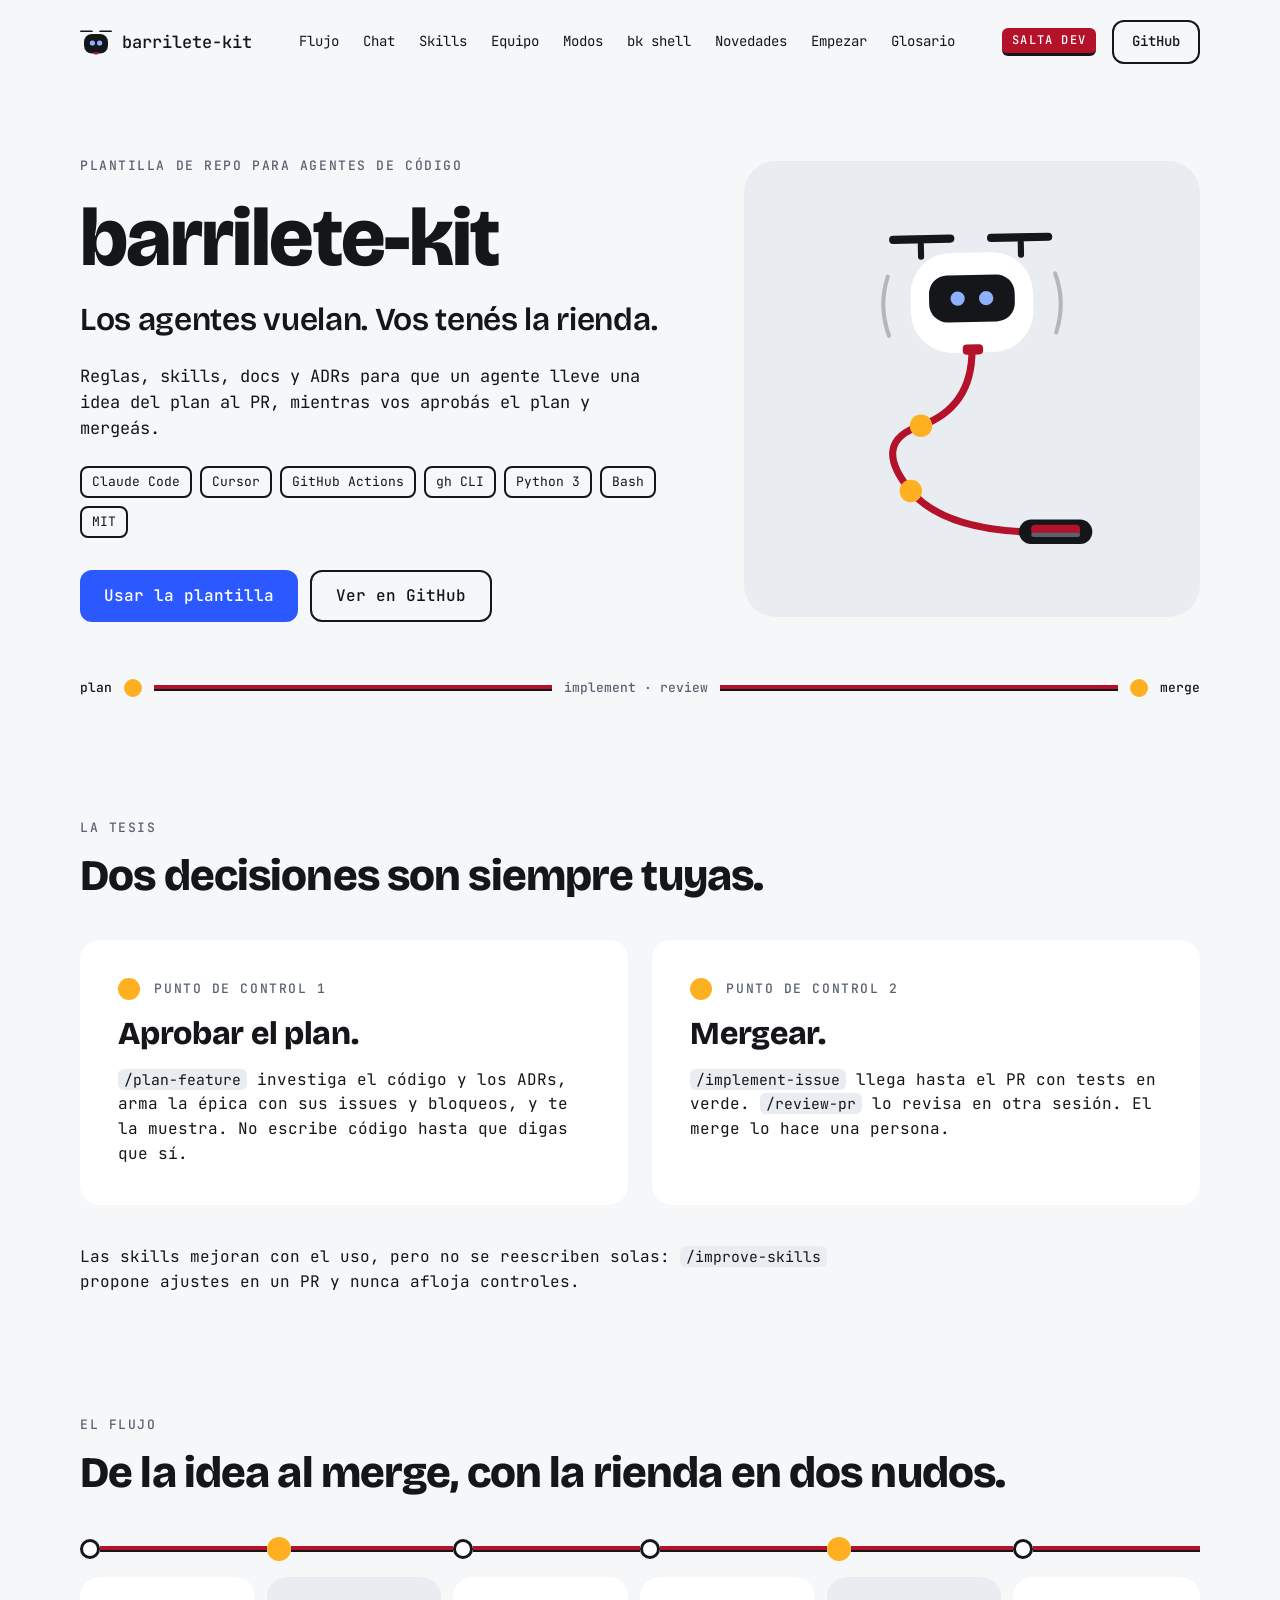
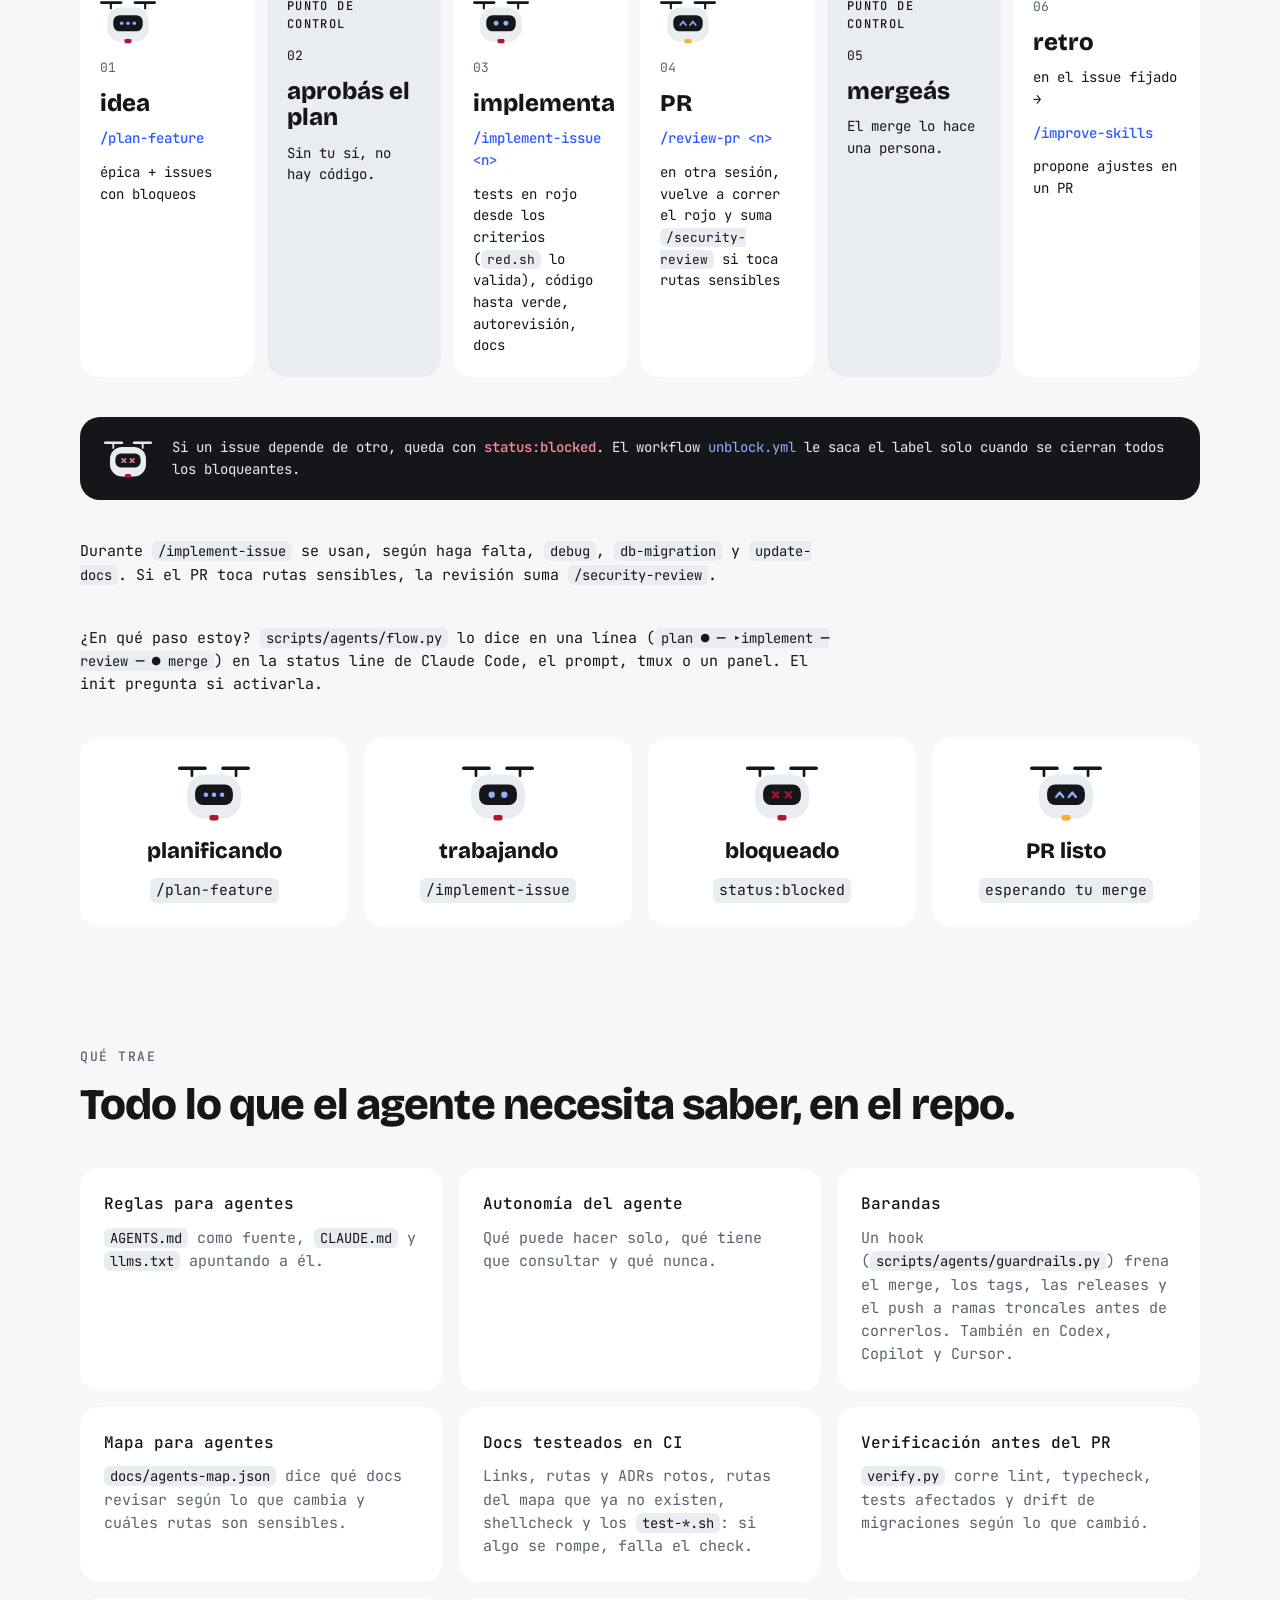
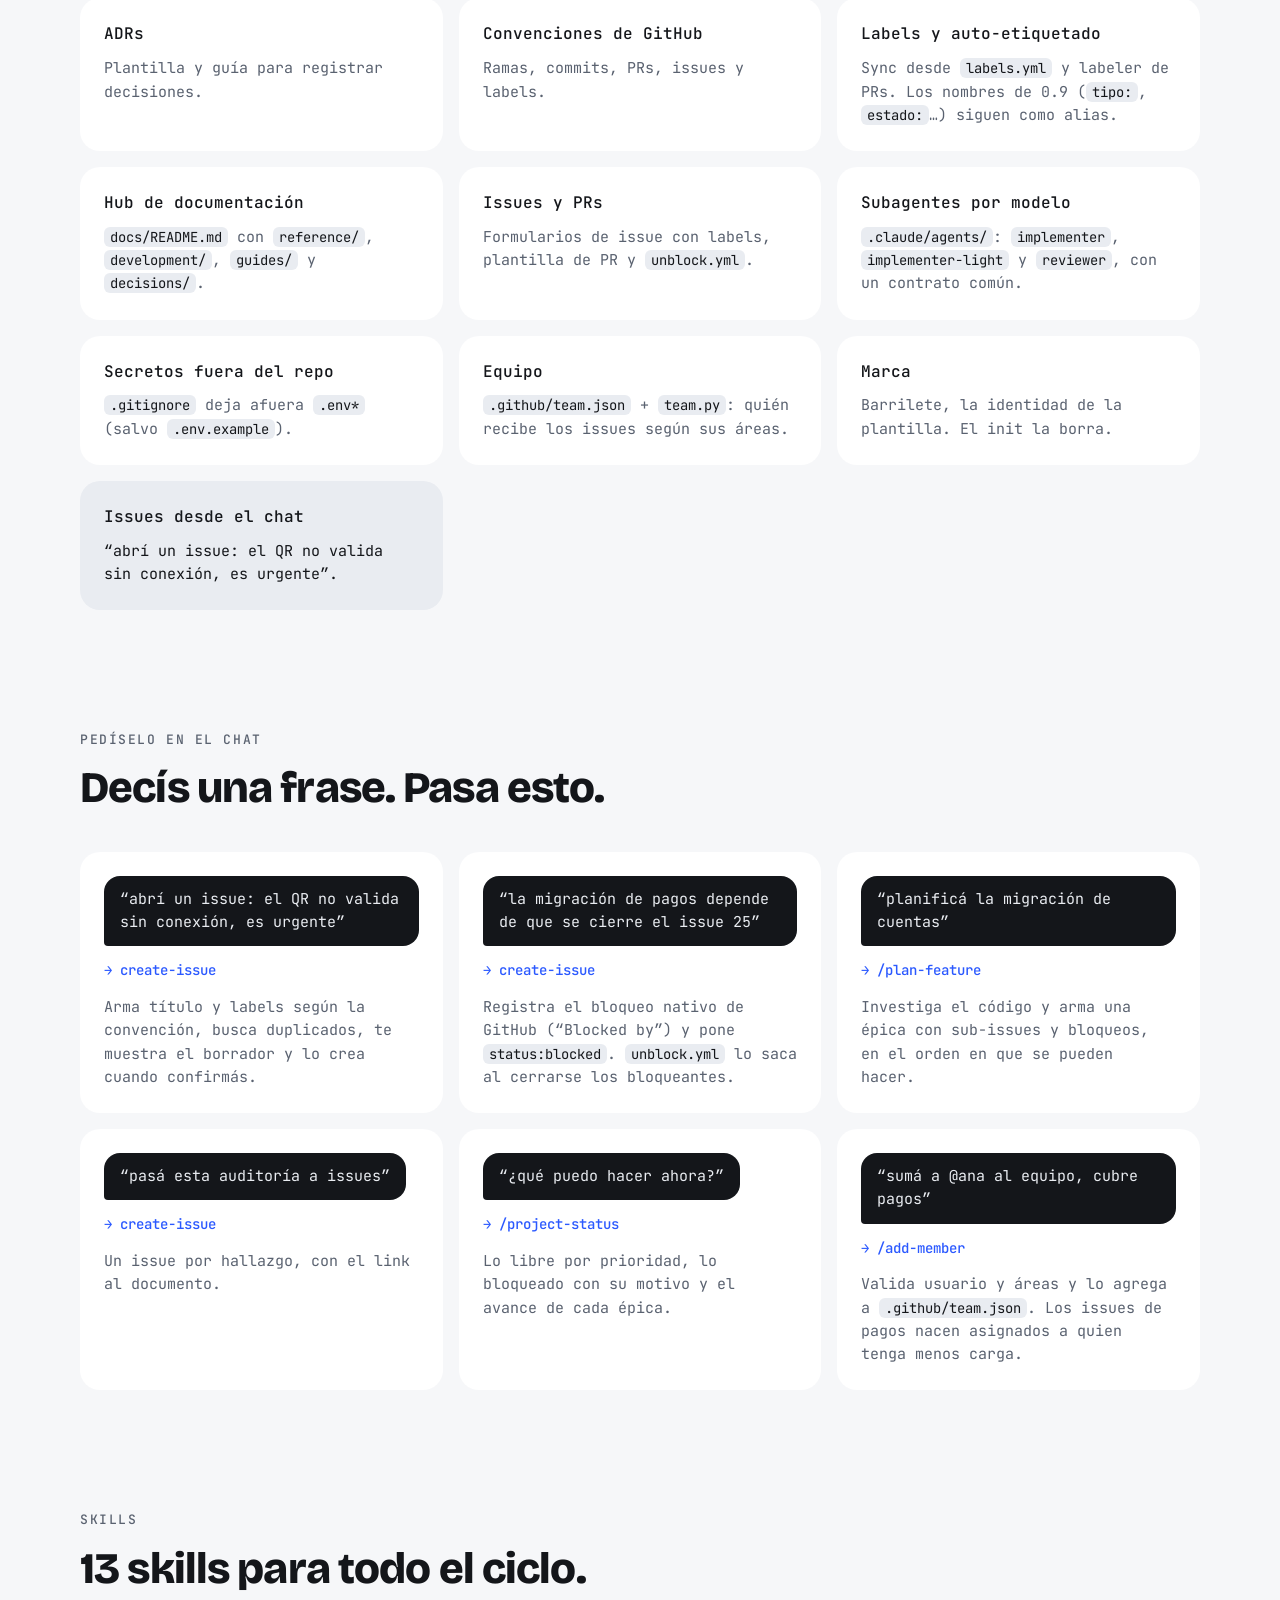
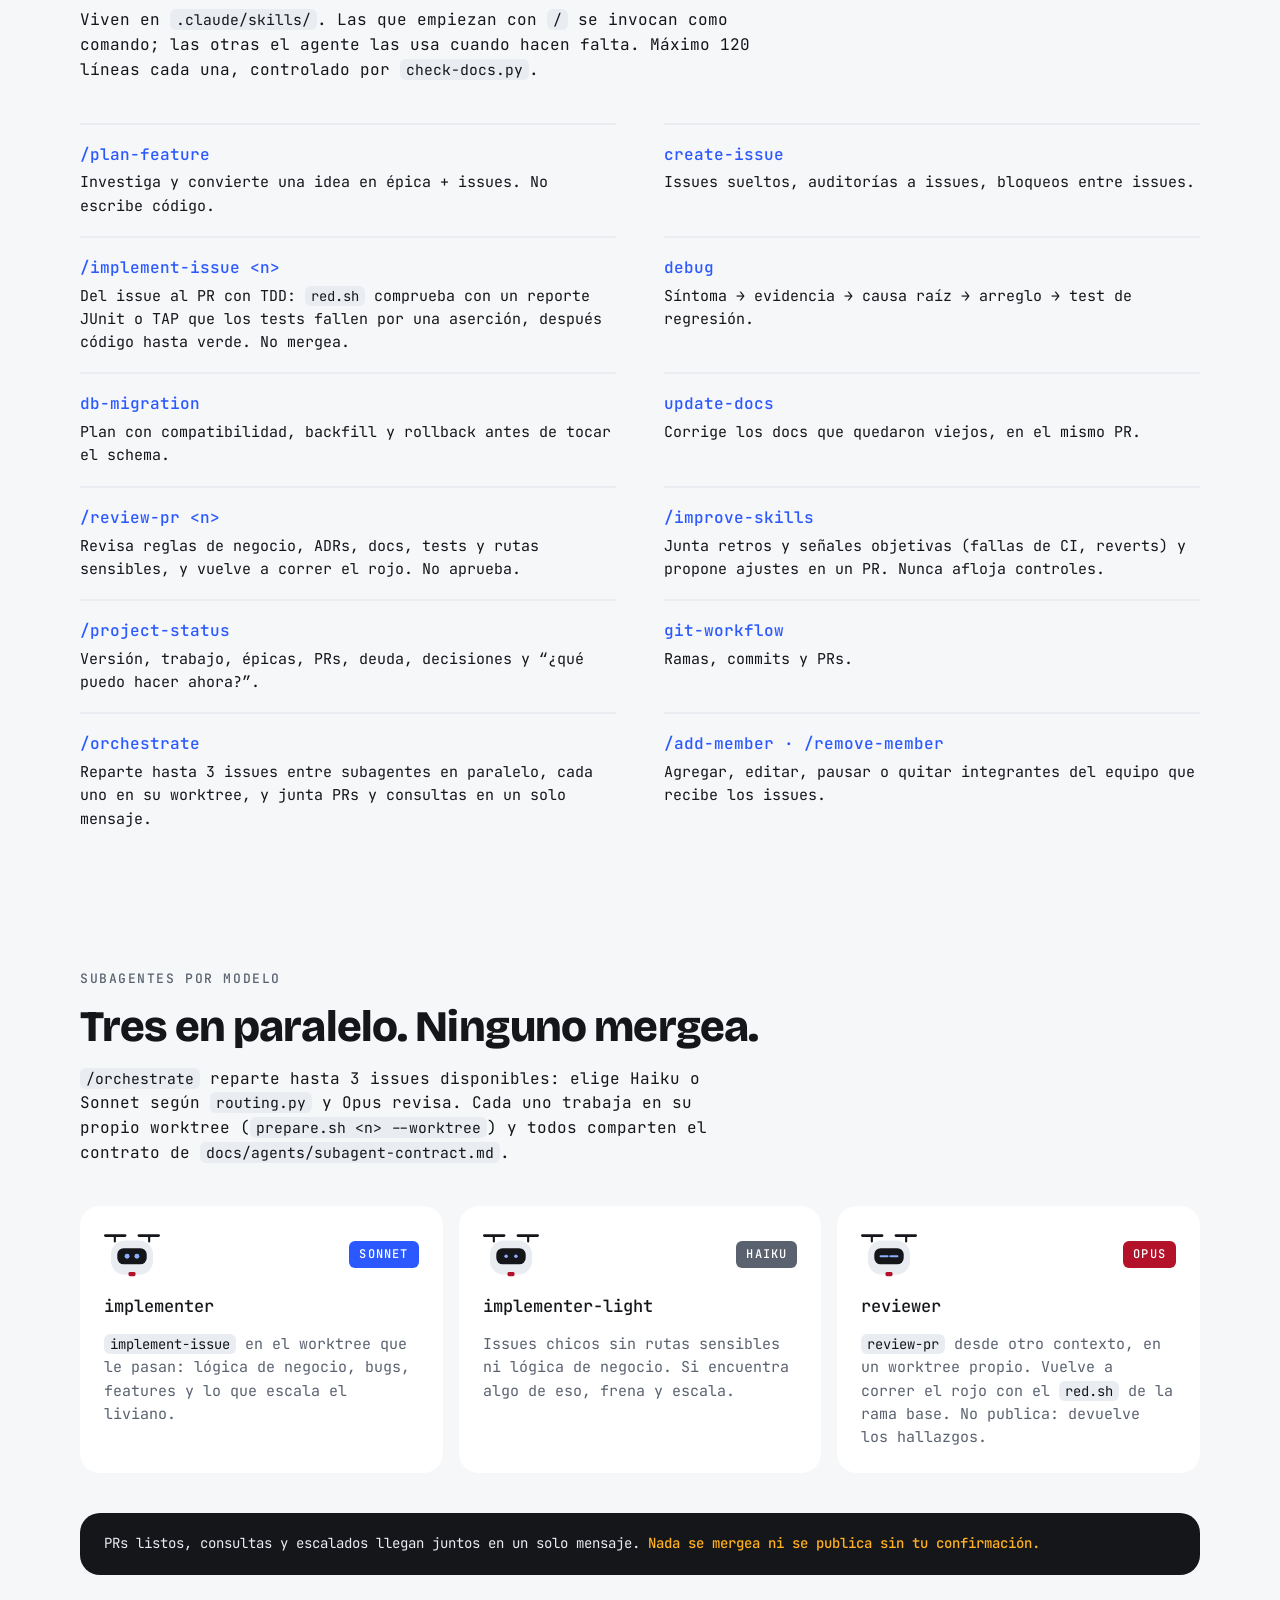
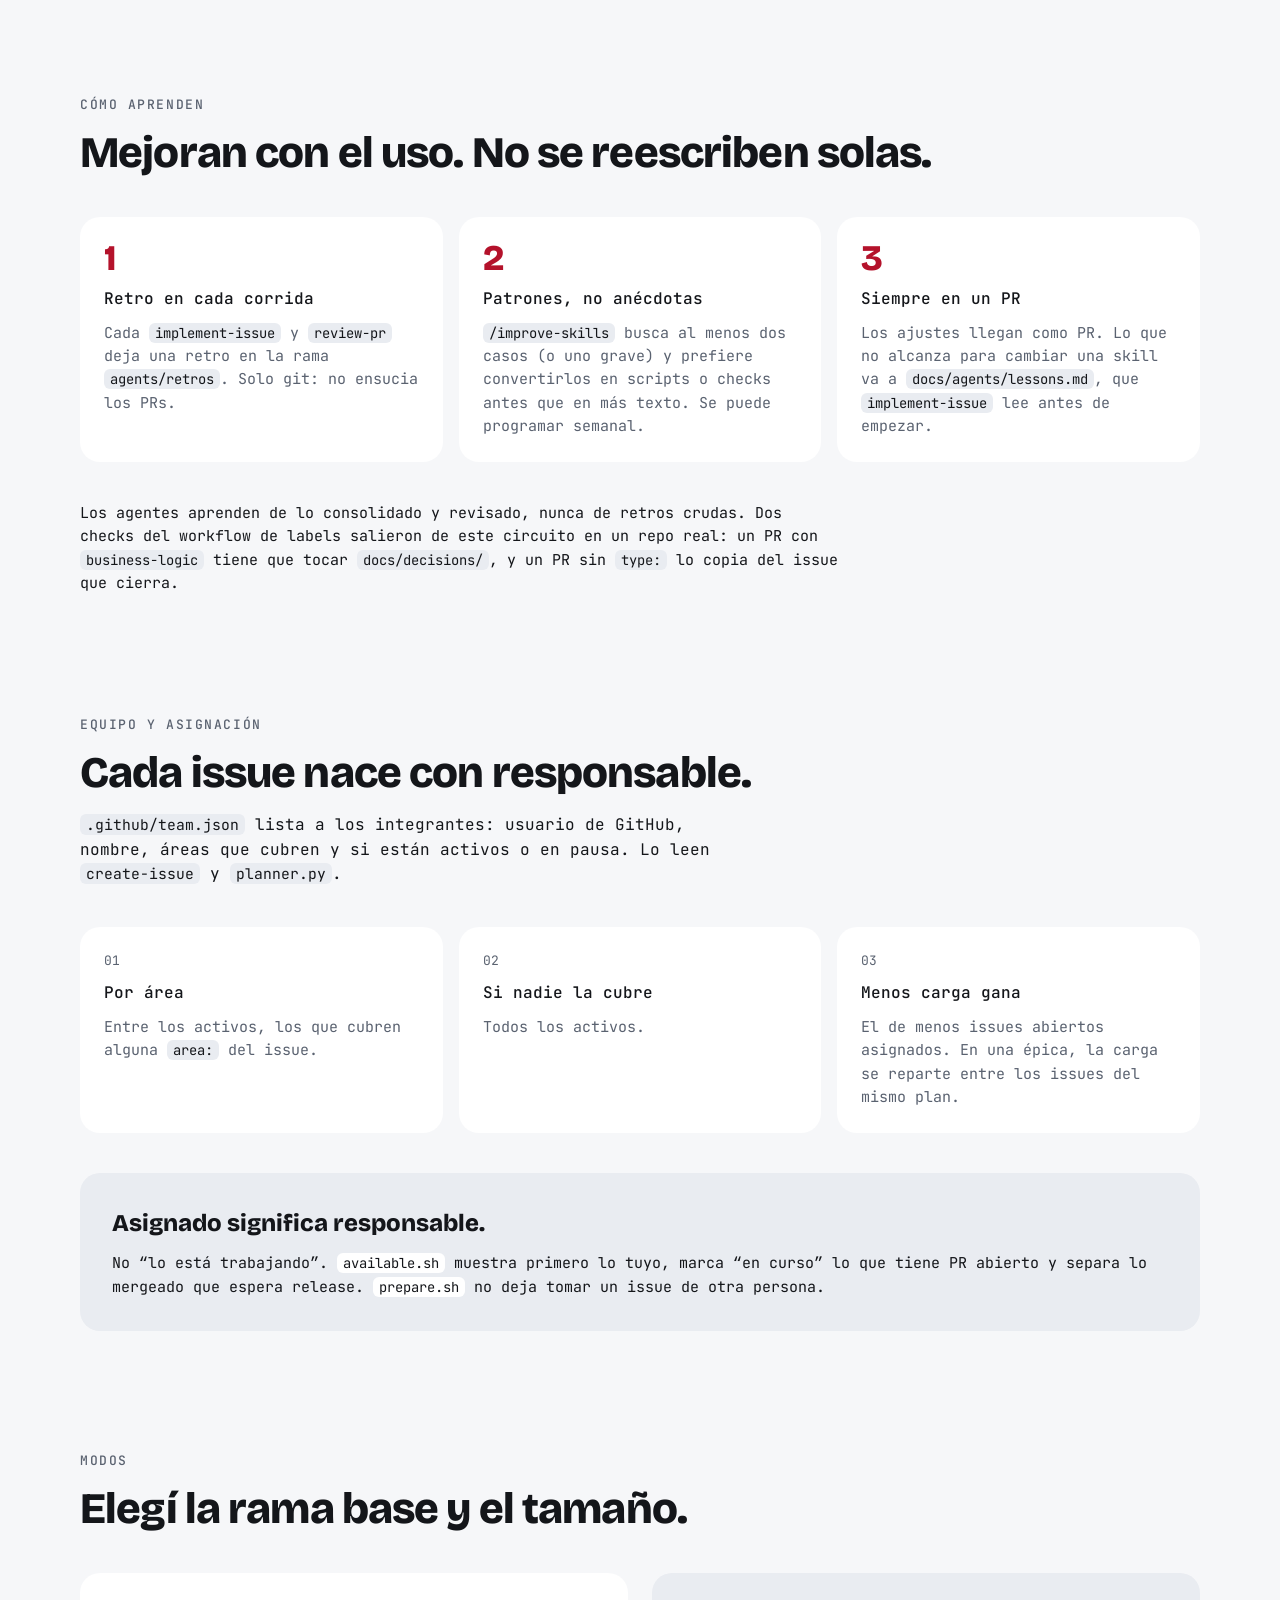
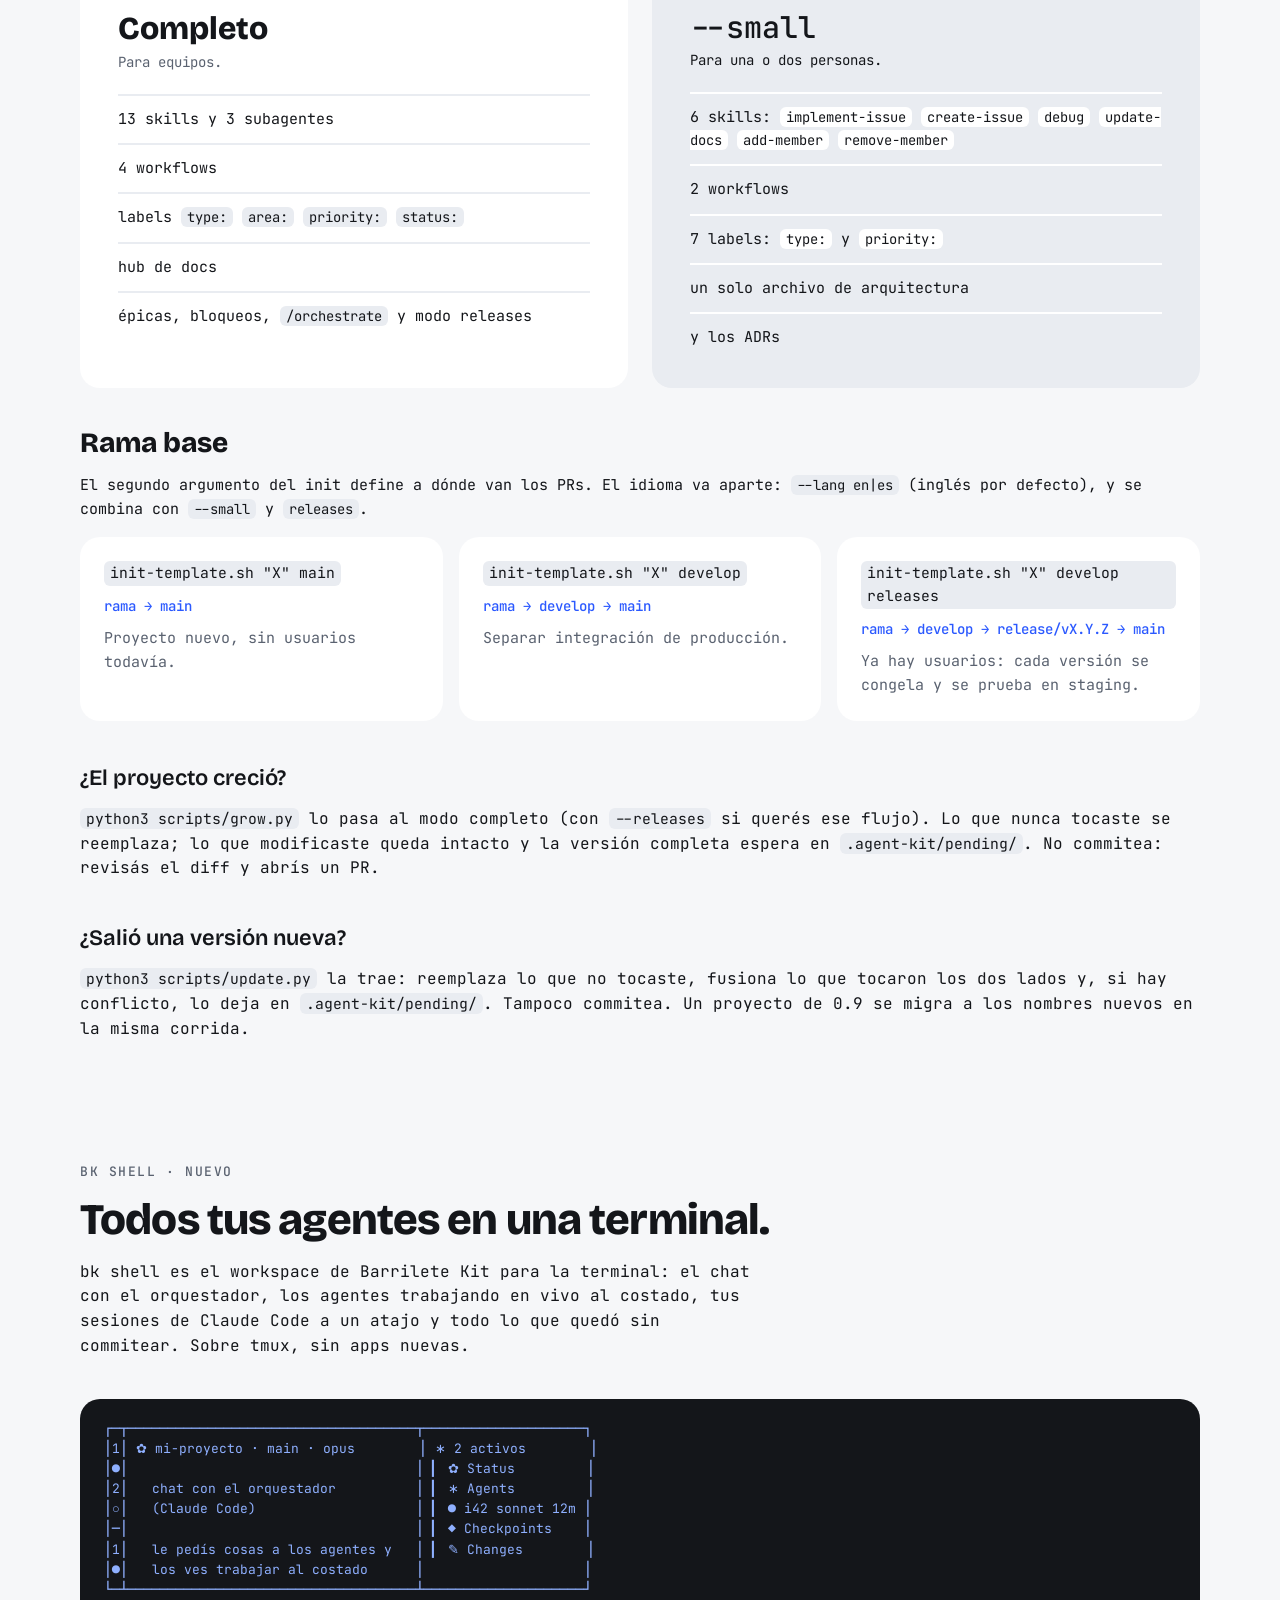
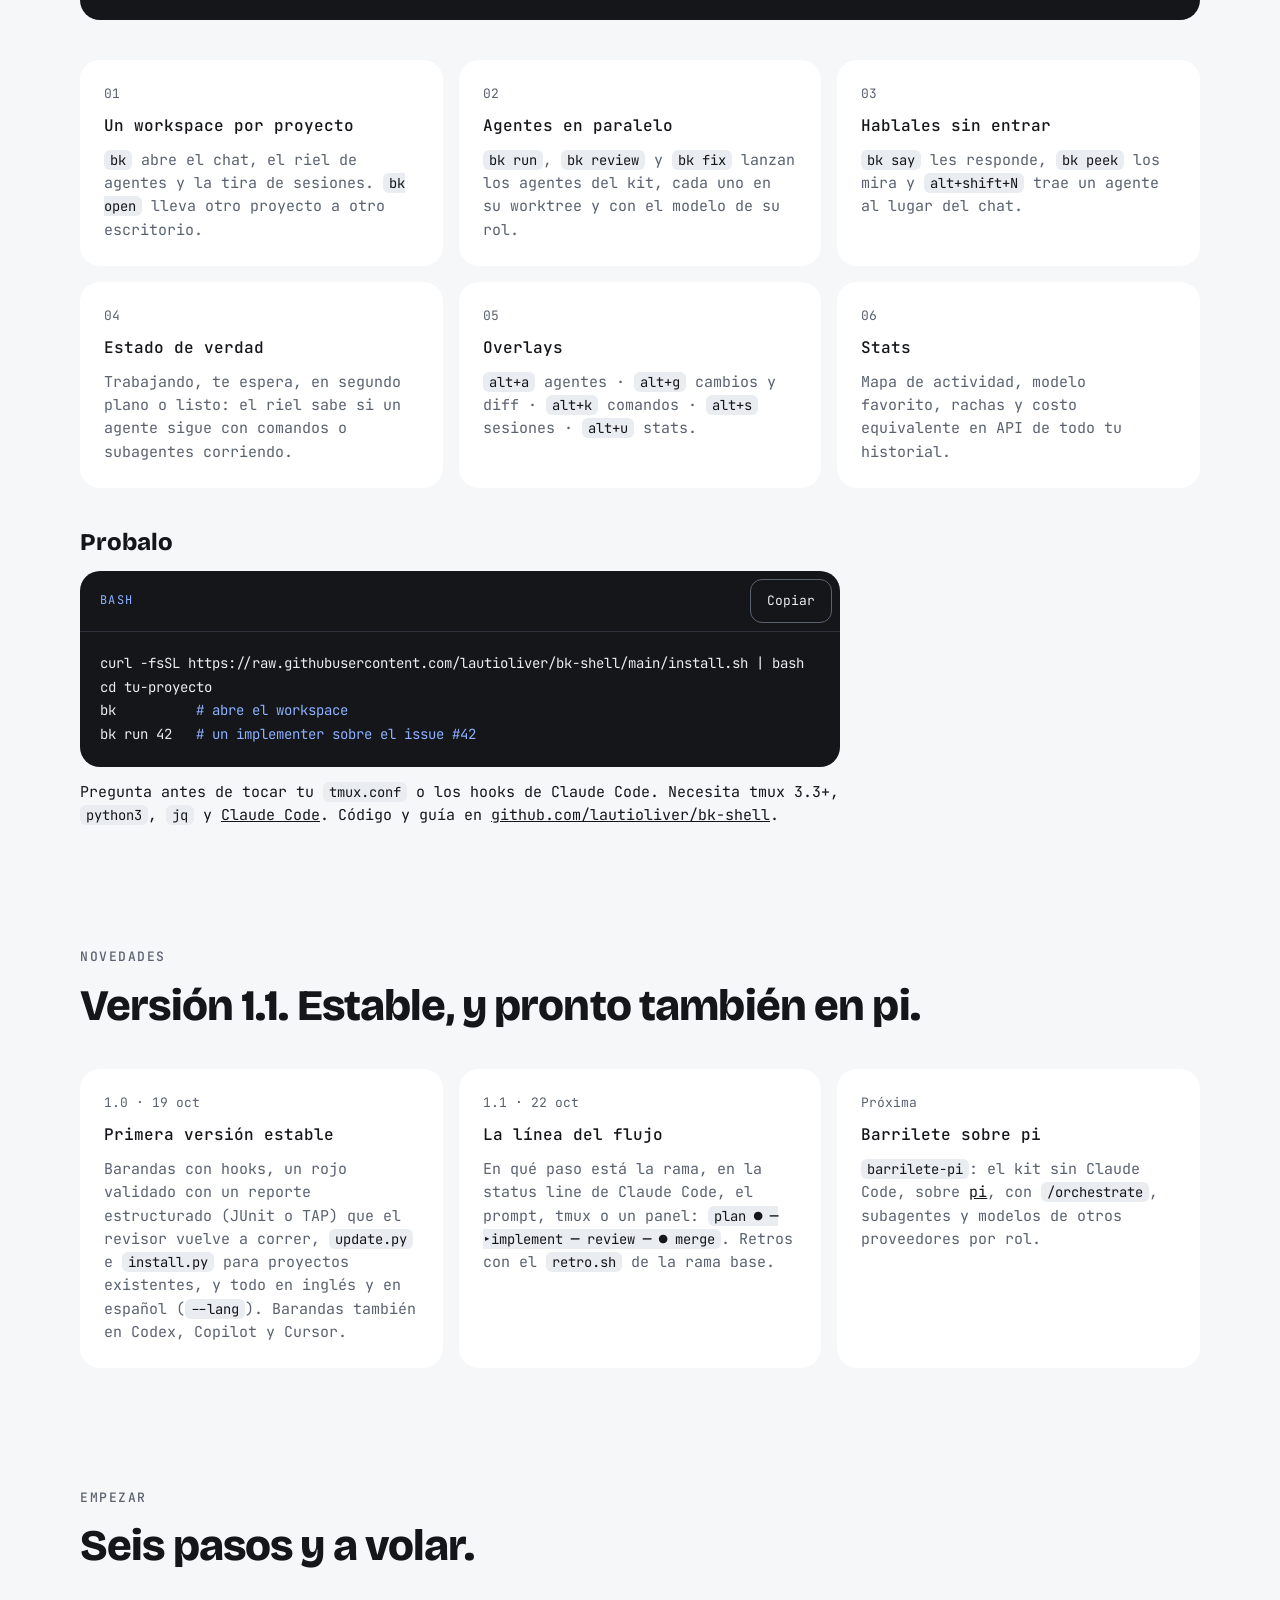
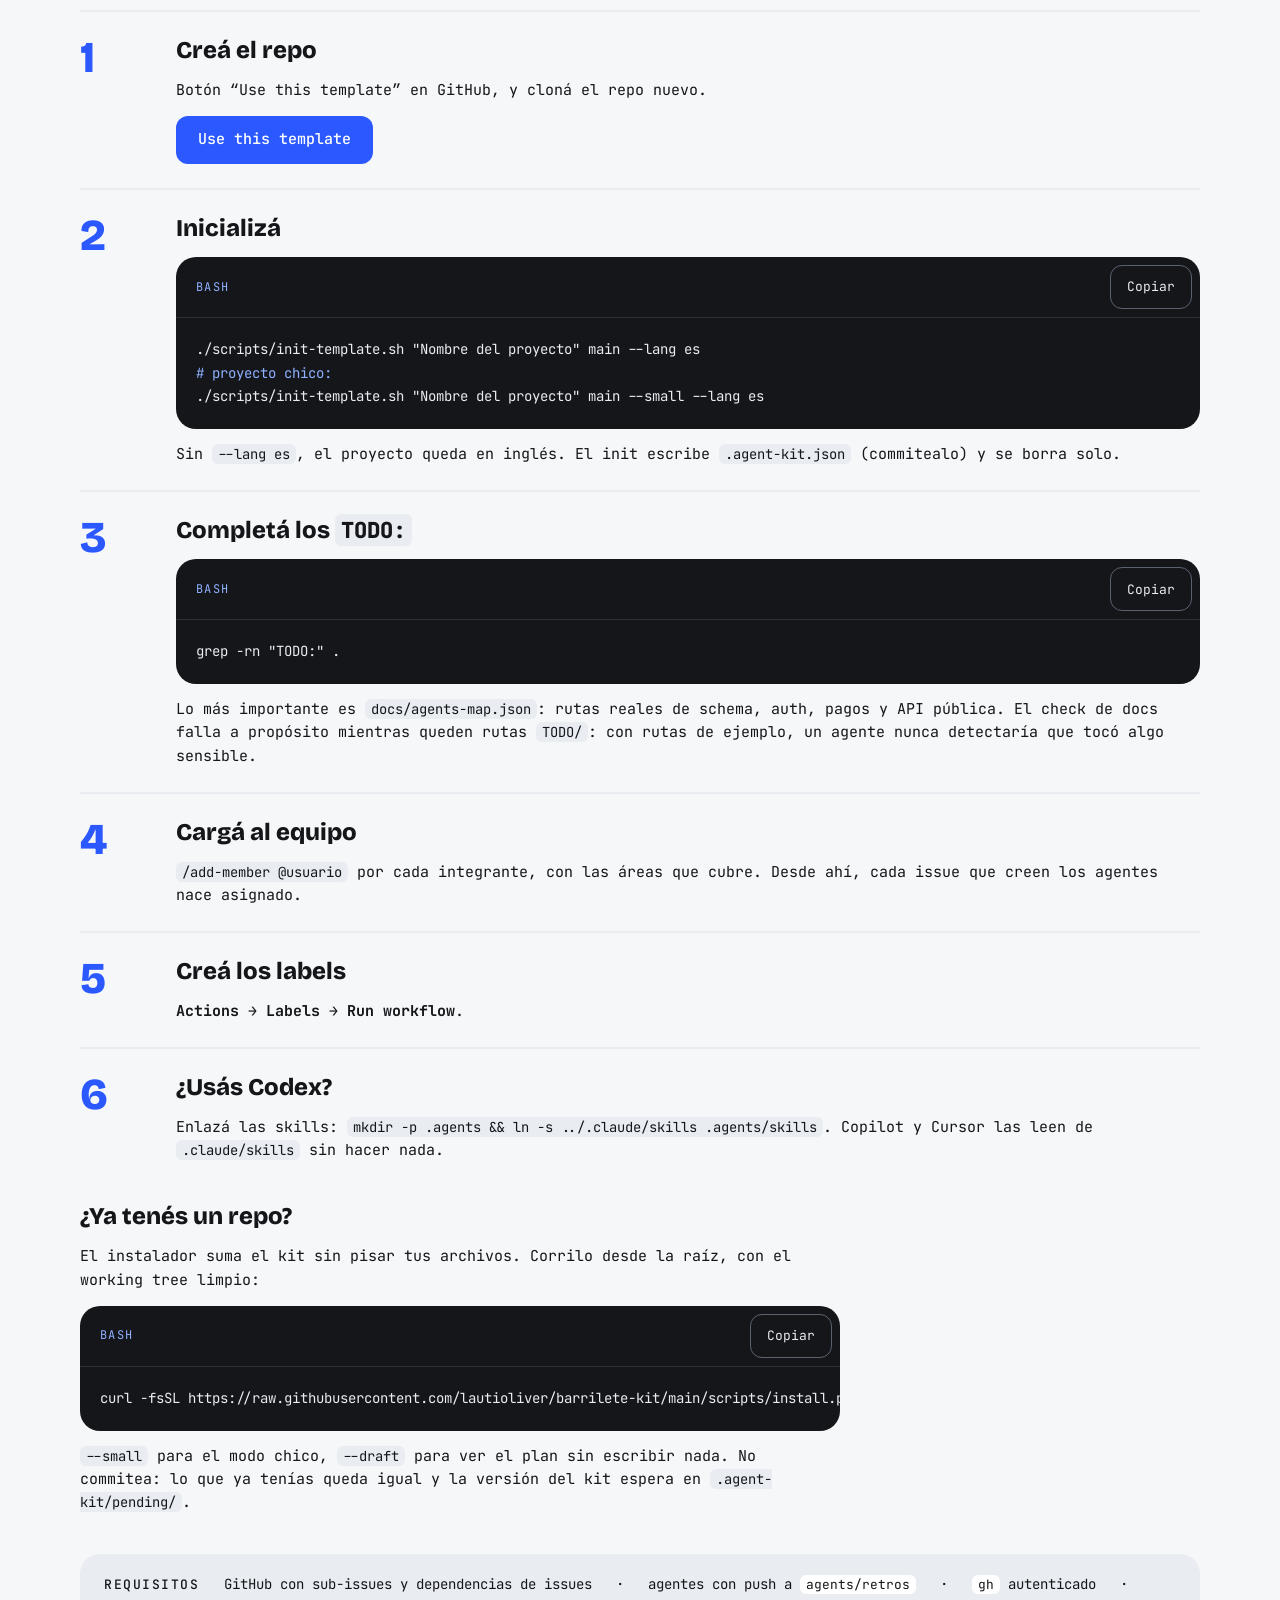
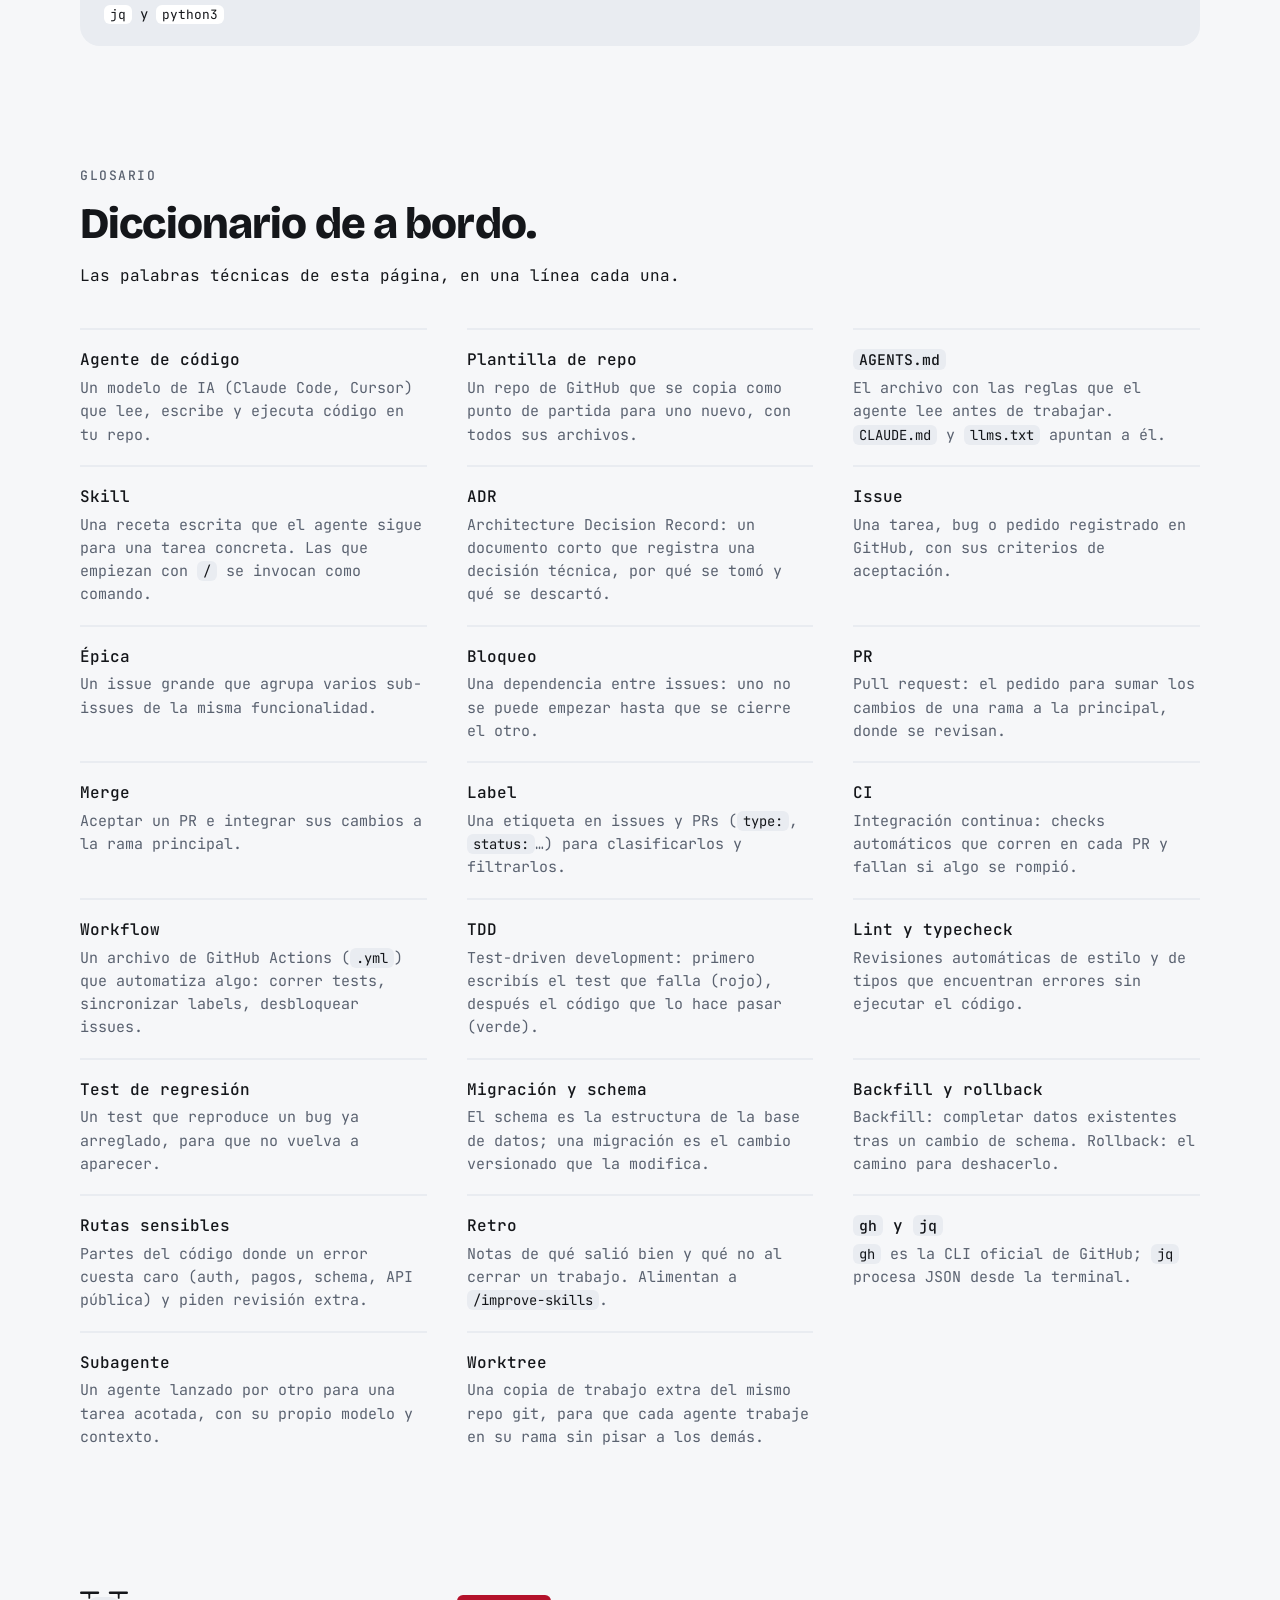
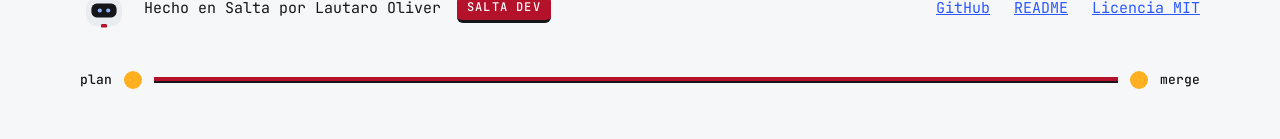
==== commit 03b5b181: "Actualizar la landing a barrilete-kit 1.1 Co-Authored-By: Claude Opus 5.5 <noreply@anthropic.com>" ====
--- a/index.html
+++ b/index.html
@@ -175,7 +175,7 @@
 <p style="margin: 0; font-size: 16px"><code>/implement-issue</code> llega hasta el PR con tests en verde. <code>/review-pr</code> lo revisa en otra sesión. El merge lo hace una persona.</p>
 </div>
 </div>
-<p style="margin: 0; font-size: 16px; max-width: 760px; color: var(--ink)">Las skills mejoran con el uso, pero no se reescriben solas: <code>/mejorar-skills</code> propone ajustes en un PR y nunca afloja controles.</p>
+<p style="margin: 0; font-size: 16px; max-width: 760px; color: var(--ink)">Las skills mejoran con el uso, pero no se reescriben solas: <code>/improve-skills</code> propone ajustes en un PR y nunca afloja controles.</p>
 </section>
 
 <!-- FLUJO -->
@@ -214,7 +214,7 @@
 <div style="font-size: 13px; color: var(--ink-muted)">03</div>
 <div style="font-family: var(--font-display); font-weight: 800; font-size: 24px; line-height: 1.1">implementa</div>
 <div style="font-size: 14px; color: var(--accent); font-weight: 500">/implement-issue &lt;n&gt;</div>
-<div style="font-size: 14px">tests en rojo desde los criterios, código hasta verde, autorevisión, docs</div>
+<div style="font-size: 14px">tests en rojo desde los criterios (<code>red.sh</code> lo valida), código hasta verde, autorevisión, docs</div>
 </div>
 </li>
 
@@ -225,7 +225,7 @@
 <div style="font-size: 13px; color: var(--ink-muted)">04</div>
 <div style="font-family: var(--font-display); font-weight: 800; font-size: 24px; line-height: 1.1">PR</div>
 <div style="font-size: 14px; color: var(--accent); font-weight: 500">/review-pr &lt;n&gt;</div>
-<div style="font-size: 14px">en otra sesión, más <code>/security-review</code> si toca rutas sensibles</div>
+<div style="font-size: 14px">en otra sesión, vuelve a correr el rojo y suma <code>/security-review</code> si toca rutas sensibles</div>
 </div>
 </li>
 
@@ -245,17 +245,18 @@
 <div style="font-size: 13px; color: var(--ink-muted)">06</div>
 <div style="font-family: var(--font-display); font-weight: 800; font-size: 24px; line-height: 1.1">retro</div>
 <div style="font-size: 14px">en el issue fijado →</div>
-<div style="font-size: 14px; color: var(--accent); font-weight: 500">/mejorar-skills</div>
+<div style="font-size: 14px; color: var(--accent); font-weight: 500">/improve-skills</div>
 <div style="font-size: 14px">propone ajustes en un PR</div>
 </div>
 </li>
 </ol>
 <div style="display: flex; flex-wrap: wrap; align-items: center; gap: 20px; background: var(--ink); color: var(--surface-muted); border-radius: 20px; padding: 20px 24px">
 <svg class="bot" viewBox="0 0 160 140" width="48" height="42" role="img" aria-label="Barrilete bloqueado" style="flex: none"><rect x="0" y="12" width="64" height="8" rx="4" fill="#E9ECF1"></rect><rect x="96" y="12" width="64" height="8" rx="4" fill="#E9ECF1"></rect><rect x="28" y="18" width="6" height="18" rx="3" fill="#E9ECF1"></rect><rect x="126" y="18" width="6" height="18" rx="3" fill="#E9ECF1"></rect><rect x="20" y="30" width="120" height="98" rx="40" fill="#E9ECF1"></rect><rect x="38" y="52" width="84" height="46" rx="18" fill="#14161A"></rect><path class="eye" d="M60 69 L72 81 M72 69 L60 81" stroke="#FF8A96" stroke-width="5" stroke-linecap="round"></path><path class="eye" d="M88 69 L100 81 M100 69 L88 81" stroke="#FF8A96" stroke-width="5" stroke-linecap="round"></path><rect x="70" y="120" width="20" height="12" rx="4" fill="#B4122B"></rect></svg>
-<p style="margin: 0; font-size: 14px; flex: 1 1 320px">Si un issue depende de otro, queda con <span style="color: var(--alert-on-inverse); font-weight: 500">estado:bloqueado</span>. El workflow <span style="color: var(--accent-on-inverse)">desbloquear.yml</span> le saca el label solo cuando se cierran todos los bloqueantes.</p>
+<p style="margin: 0; font-size: 14px; flex: 1 1 320px">Si un issue depende de otro, queda con <span style="color: var(--alert-on-inverse); font-weight: 500">status:blocked</span>. El workflow <span style="color: var(--accent-on-inverse)">unblock.yml</span> le saca el label solo cuando se cierran todos los bloqueantes.</p>
 </div>
 <p style="margin: 0; font-size: 15px; max-width: 760px">Durante <code>/implement-issue</code> se usan, según haga falta, <code>debug</code>, <code>db-migration</code> y <code>update-docs</code>. Si el PR toca rutas sensibles, la revisión suma <code>/security-review</code>.</p>
-<div class="reveal" style="display: grid; grid-template-columns: repeat(auto-fit, minmax(min(100%, 200px), 1fr)); gap: 16px"><div class="card" style="background: var(--surface-raised); border-radius: 20px; padding: 24px; display: flex; flex-direction: column; gap: 10px; align-items: center; text-align: center"><svg class="bot" viewBox="0 0 160 140" width="72" height="63" role="img" aria-label="Barrilete planificando"><rect x="0" y="12" width="64" height="8" rx="4" fill="#14161A"></rect><rect x="96" y="12" width="64" height="8" rx="4" fill="#14161A"></rect><rect x="28" y="18" width="6" height="18" rx="3" fill="#14161A"></rect><rect x="126" y="18" width="6" height="18" rx="3" fill="#14161A"></rect><rect x="20" y="30" width="120" height="98" rx="40" fill="#E9ECF1"></rect><rect x="38" y="52" width="84" height="46" rx="18" fill="#14161A"></rect><circle class="eye" cx="62" cy="75" r="5" fill="#8FB0FF"></circle><circle class="eye" cx="80" cy="75" r="5" fill="#8FB0FF"></circle><circle class="eye" cx="98" cy="75" r="5" fill="#8FB0FF"></circle><rect x="70" y="120" width="20" height="12" rx="4" fill="#B4122B"></rect></svg><div style="font-family: var(--font-display); font-weight: 800; font-size: 22px">planificando</div><code>/plan-feature</code></div><div class="card" style="background: var(--surface-raised); border-radius: 20px; padding: 24px; display: flex; flex-direction: column; gap: 10px; align-items: center; text-align: center"><svg class="bot" viewBox="0 0 160 140" width="72" height="63" role="img" aria-label="Barrilete trabajando"><rect x="0" y="12" width="64" height="8" rx="4" fill="#14161A"></rect><rect x="96" y="12" width="64" height="8" rx="4" fill="#14161A"></rect><rect x="28" y="18" width="6" height="18" rx="3" fill="#14161A"></rect><rect x="126" y="18" width="6" height="18" rx="3" fill="#14161A"></rect><rect x="20" y="30" width="120" height="98" rx="40" fill="#E9ECF1"></rect><rect x="38" y="52" width="84" height="46" rx="18" fill="#14161A"></rect><circle class="eye" cx="66" cy="75" r="7" fill="#8FB0FF"></circle><circle class="eye" cx="94" cy="75" r="7" fill="#8FB0FF"></circle><rect x="70" y="120" width="20" height="12" rx="4" fill="#B4122B"></rect></svg><div style="font-family: var(--font-display); font-weight: 800; font-size: 22px">trabajando</div><code>/implement-issue</code></div><div class="card" style="background: var(--surface-raised); border-radius: 20px; padding: 24px; display: flex; flex-direction: column; gap: 10px; align-items: center; text-align: center"><svg class="bot" viewBox="0 0 160 140" width="72" height="63" role="img" aria-label="Barrilete bloqueado"><rect x="0" y="12" width="64" height="8" rx="4" fill="#14161A"></rect><rect x="96" y="12" width="64" height="8" rx="4" fill="#14161A"></rect><rect x="28" y="18" width="6" height="18" rx="3" fill="#14161A"></rect><rect x="126" y="18" width="6" height="18" rx="3" fill="#14161A"></rect><rect x="20" y="30" width="120" height="98" rx="40" fill="#E9ECF1"></rect><rect x="38" y="52" width="84" height="46" rx="18" fill="#14161A"></rect><path class="eye" d="M60 69 L72 81 M72 69 L60 81" stroke="#B4122B" stroke-width="5" stroke-linecap="round"></path><path class="eye" d="M88 69 L100 81 M100 69 L88 81" stroke="#B4122B" stroke-width="5" stroke-linecap="round"></path><rect x="70" y="120" width="20" height="12" rx="4" fill="#B4122B"></rect></svg><div style="font-family: var(--font-display); font-weight: 800; font-size: 22px">bloqueado</div><code>estado:bloqueado</code></div><div class="card" style="background: var(--surface-raised); border-radius: 20px; padding: 24px; display: flex; flex-direction: column; gap: 10px; align-items: center; text-align: center"><svg class="bot" viewBox="0 0 160 140" width="72" height="63" role="img" aria-label="Barrilete PR listo"><rect x="0" y="12" width="64" height="8" rx="4" fill="#14161A"></rect><rect x="96" y="12" width="64" height="8" rx="4" fill="#14161A"></rect><rect x="28" y="18" width="6" height="18" rx="3" fill="#14161A"></rect><rect x="126" y="18" width="6" height="18" rx="3" fill="#14161A"></rect><rect x="20" y="30" width="120" height="98" rx="40" fill="#E9ECF1"></rect><rect x="38" y="52" width="84" height="46" rx="18" fill="#14161A"></rect><path class="eye" d="M58 80 L66 70 L74 80" stroke="#8FB0FF" stroke-width="5" fill="none" stroke-linecap="round" stroke-linejoin="round"></path><path class="eye" d="M86 80 L94 70 L102 80" stroke="#8FB0FF" stroke-width="5" fill="none" stroke-linecap="round" stroke-linejoin="round"></path><rect x="70" y="120" width="20" height="12" rx="4" fill="#FFB020"></rect></svg><div style="font-family: var(--font-display); font-weight: 800; font-size: 22px">PR listo</div><code>esperando tu merge</code></div></div>
+<p style="margin: 0; font-size: 15px; max-width: 760px">¿En qué paso estoy? <code>scripts/agents/flow.py</code> lo dice en una línea (<code>plan ● ─ ▸implement ─ review ─ ● merge</code>) en la status line de Claude Code, el prompt, tmux o un panel. El init pregunta si activarla.</p>
+<div class="reveal" style="display: grid; grid-template-columns: repeat(auto-fit, minmax(min(100%, 200px), 1fr)); gap: 16px"><div class="card" style="background: var(--surface-raised); border-radius: 20px; padding: 24px; display: flex; flex-direction: column; gap: 10px; align-items: center; text-align: center"><svg class="bot" viewBox="0 0 160 140" width="72" height="63" role="img" aria-label="Barrilete planificando"><rect x="0" y="12" width="64" height="8" rx="4" fill="#14161A"></rect><rect x="96" y="12" width="64" height="8" rx="4" fill="#14161A"></rect><rect x="28" y="18" width="6" height="18" rx="3" fill="#14161A"></rect><rect x="126" y="18" width="6" height="18" rx="3" fill="#14161A"></rect><rect x="20" y="30" width="120" height="98" rx="40" fill="#E9ECF1"></rect><rect x="38" y="52" width="84" height="46" rx="18" fill="#14161A"></rect><circle class="eye" cx="62" cy="75" r="5" fill="#8FB0FF"></circle><circle class="eye" cx="80" cy="75" r="5" fill="#8FB0FF"></circle><circle class="eye" cx="98" cy="75" r="5" fill="#8FB0FF"></circle><rect x="70" y="120" width="20" height="12" rx="4" fill="#B4122B"></rect></svg><div style="font-family: var(--font-display); font-weight: 800; font-size: 22px">planificando</div><code>/plan-feature</code></div><div class="card" style="background: var(--surface-raised); border-radius: 20px; padding: 24px; display: flex; flex-direction: column; gap: 10px; align-items: center; text-align: center"><svg class="bot" viewBox="0 0 160 140" width="72" height="63" role="img" aria-label="Barrilete trabajando"><rect x="0" y="12" width="64" height="8" rx="4" fill="#14161A"></rect><rect x="96" y="12" width="64" height="8" rx="4" fill="#14161A"></rect><rect x="28" y="18" width="6" height="18" rx="3" fill="#14161A"></rect><rect x="126" y="18" width="6" height="18" rx="3" fill="#14161A"></rect><rect x="20" y="30" width="120" height="98" rx="40" fill="#E9ECF1"></rect><rect x="38" y="52" width="84" height="46" rx="18" fill="#14161A"></rect><circle class="eye" cx="66" cy="75" r="7" fill="#8FB0FF"></circle><circle class="eye" cx="94" cy="75" r="7" fill="#8FB0FF"></circle><rect x="70" y="120" width="20" height="12" rx="4" fill="#B4122B"></rect></svg><div style="font-family: var(--font-display); font-weight: 800; font-size: 22px">trabajando</div><code>/implement-issue</code></div><div class="card" style="background: var(--surface-raised); border-radius: 20px; padding: 24px; display: flex; flex-direction: column; gap: 10px; align-items: center; text-align: center"><svg class="bot" viewBox="0 0 160 140" width="72" height="63" role="img" aria-label="Barrilete bloqueado"><rect x="0" y="12" width="64" height="8" rx="4" fill="#14161A"></rect><rect x="96" y="12" width="64" height="8" rx="4" fill="#14161A"></rect><rect x="28" y="18" width="6" height="18" rx="3" fill="#14161A"></rect><rect x="126" y="18" width="6" height="18" rx="3" fill="#14161A"></rect><rect x="20" y="30" width="120" height="98" rx="40" fill="#E9ECF1"></rect><rect x="38" y="52" width="84" height="46" rx="18" fill="#14161A"></rect><path class="eye" d="M60 69 L72 81 M72 69 L60 81" stroke="#B4122B" stroke-width="5" stroke-linecap="round"></path><path class="eye" d="M88 69 L100 81 M100 69 L88 81" stroke="#B4122B" stroke-width="5" stroke-linecap="round"></path><rect x="70" y="120" width="20" height="12" rx="4" fill="#B4122B"></rect></svg><div style="font-family: var(--font-display); font-weight: 800; font-size: 22px">bloqueado</div><code>status:blocked</code></div><div class="card" style="background: var(--surface-raised); border-radius: 20px; padding: 24px; display: flex; flex-direction: column; gap: 10px; align-items: center; text-align: center"><svg class="bot" viewBox="0 0 160 140" width="72" height="63" role="img" aria-label="Barrilete PR listo"><rect x="0" y="12" width="64" height="8" rx="4" fill="#14161A"></rect><rect x="96" y="12" width="64" height="8" rx="4" fill="#14161A"></rect><rect x="28" y="18" width="6" height="18" rx="3" fill="#14161A"></rect><rect x="126" y="18" width="6" height="18" rx="3" fill="#14161A"></rect><rect x="20" y="30" width="120" height="98" rx="40" fill="#E9ECF1"></rect><rect x="38" y="52" width="84" height="46" rx="18" fill="#14161A"></rect><path class="eye" d="M58 80 L66 70 L74 80" stroke="#8FB0FF" stroke-width="5" fill="none" stroke-linecap="round" stroke-linejoin="round"></path><path class="eye" d="M86 80 L94 70 L102 80" stroke="#8FB0FF" stroke-width="5" fill="none" stroke-linecap="round" stroke-linejoin="round"></path><rect x="70" y="120" width="20" height="12" rx="4" fill="#FFB020"></rect></svg><div style="font-family: var(--font-display); font-weight: 800; font-size: 22px">PR listo</div><code>esperando tu merge</code></div></div>
 </section>
 
 <!-- QUÉ TRAE -->
@@ -267,17 +268,18 @@
 <div class="reveal" style="display: grid; grid-template-columns: repeat(auto-fit, minmax(min(100%, 320px), 1fr)); gap: 16px">
 <div class="card" style="background: var(--surface-raised); border-radius: 20px; padding: 24px; display: flex; flex-direction: column; gap: 10px"><div style="font-weight: 500; font-size: 16px">Reglas para agentes</div><p style="margin: 0; font-size: 15px; color: var(--ink-muted)"><code>AGENTS.md</code> como fuente, <code>CLAUDE.md</code> y <code>llms.txt</code> apuntando a él.</p></div>
 <div class="card" style="background: var(--surface-raised); border-radius: 20px; padding: 24px; display: flex; flex-direction: column; gap: 10px"><div style="font-weight: 500; font-size: 16px">Autonomía del agente</div><p style="margin: 0; font-size: 15px; color: var(--ink-muted)">Qué puede hacer solo, qué tiene que consultar y qué nunca.</p></div>
-<div class="card" style="background: var(--surface-raised); border-radius: 20px; padding: 24px; display: flex; flex-direction: column; gap: 10px"><div style="font-weight: 500; font-size: 16px">Mapa para agentes</div><p style="margin: 0; font-size: 15px; color: var(--ink-muted)"><code>docs/mapa-agentes.json</code> dice qué docs revisar según lo que cambia y cuáles rutas son sensibles.</p></div>
+<div class="card" style="background: var(--surface-raised); border-radius: 20px; padding: 24px; display: flex; flex-direction: column; gap: 10px"><div style="font-weight: 500; font-size: 16px">Barandas</div><p style="margin: 0; font-size: 15px; color: var(--ink-muted)">Un hook (<code>scripts/agents/guardrails.py</code>) frena el merge, los tags, las releases y el push a ramas troncales antes de correrlos. También en Codex, Copilot y Cursor.</p></div>
+<div class="card" style="background: var(--surface-raised); border-radius: 20px; padding: 24px; display: flex; flex-direction: column; gap: 10px"><div style="font-weight: 500; font-size: 16px">Mapa para agentes</div><p style="margin: 0; font-size: 15px; color: var(--ink-muted)"><code>docs/agents-map.json</code> dice qué docs revisar según lo que cambia y cuáles rutas son sensibles.</p></div>
 <div class="card" style="background: var(--surface-raised); border-radius: 20px; padding: 24px; display: flex; flex-direction: column; gap: 10px"><div style="font-weight: 500; font-size: 16px">Docs testeados en CI</div><p style="margin: 0; font-size: 15px; color: var(--ink-muted)">Links, rutas y ADRs rotos, rutas del mapa que ya no existen, shellcheck y los <code>test-*.sh</code>: si algo se rompe, falla el check.</p></div>
-<div class="card" style="background: var(--surface-raised); border-radius: 20px; padding: 24px; display: flex; flex-direction: column; gap: 10px"><div style="font-weight: 500; font-size: 16px">Verificación antes del PR</div><p style="margin: 0; font-size: 15px; color: var(--ink-muted)"><code>verificar.py</code> corre lint, typecheck, tests afectados y drift de migraciones según lo que cambió.</p></div>
+<div class="card" style="background: var(--surface-raised); border-radius: 20px; padding: 24px; display: flex; flex-direction: column; gap: 10px"><div style="font-weight: 500; font-size: 16px">Verificación antes del PR</div><p style="margin: 0; font-size: 15px; color: var(--ink-muted)"><code>verify.py</code> corre lint, typecheck, tests afectados y drift de migraciones según lo que cambió.</p></div>
 <div class="card" style="background: var(--surface-raised); border-radius: 20px; padding: 24px; display: flex; flex-direction: column; gap: 10px"><div style="font-weight: 500; font-size: 16px">ADRs</div><p style="margin: 0; font-size: 15px; color: var(--ink-muted)">Plantilla y guía para registrar decisiones.</p></div>
 <div class="card" style="background: var(--surface-raised); border-radius: 20px; padding: 24px; display: flex; flex-direction: column; gap: 10px"><div style="font-weight: 500; font-size: 16px">Convenciones de GitHub</div><p style="margin: 0; font-size: 15px; color: var(--ink-muted)">Ramas, commits, PRs, issues y labels.</p></div>
-<div class="card" style="background: var(--surface-raised); border-radius: 20px; padding: 24px; display: flex; flex-direction: column; gap: 10px"><div style="font-weight: 500; font-size: 16px">Labels y auto-etiquetado</div><p style="margin: 0; font-size: 15px; color: var(--ink-muted)">Sync desde <code>labels.yml</code> y labeler de PRs.</p></div>
+<div class="card" style="background: var(--surface-raised); border-radius: 20px; padding: 24px; display: flex; flex-direction: column; gap: 10px"><div style="font-weight: 500; font-size: 16px">Labels y auto-etiquetado</div><p style="margin: 0; font-size: 15px; color: var(--ink-muted)">Sync desde <code>labels.yml</code> y labeler de PRs. Los nombres de 0.9 (<code>tipo:</code>, <code>estado:</code>…) siguen como alias.</p></div>
 <div class="card" style="background: var(--surface-raised); border-radius: 20px; padding: 24px; display: flex; flex-direction: column; gap: 10px"><div style="font-weight: 500; font-size: 16px">Hub de documentación</div><p style="margin: 0; font-size: 15px; color: var(--ink-muted)"><code>docs/README.md</code> con <code>reference/</code>, <code>development/</code>, <code>guides/</code> y <code>decisions/</code>.</p></div>
-<div class="card" style="background: var(--surface-raised); border-radius: 20px; padding: 24px; display: flex; flex-direction: column; gap: 10px"><div style="font-weight: 500; font-size: 16px">Issues y PRs</div><p style="margin: 0; font-size: 15px; color: var(--ink-muted)">Formularios de issue con labels, plantilla de PR y <code>desbloquear.yml</code>.</p></div>
-<div class="card" style="background: var(--surface-raised); border-radius: 20px; padding: 24px; display: flex; flex-direction: column; gap: 10px"><div style="font-weight: 500; font-size: 16px">Subagentes por modelo</div><p style="margin: 0; font-size: 15px; color: var(--ink-muted)"><code>.claude/agents/</code>: implementador, implementador liviano y revisor, con un contrato común.</p></div>
+<div class="card" style="background: var(--surface-raised); border-radius: 20px; padding: 24px; display: flex; flex-direction: column; gap: 10px"><div style="font-weight: 500; font-size: 16px">Issues y PRs</div><p style="margin: 0; font-size: 15px; color: var(--ink-muted)">Formularios de issue con labels, plantilla de PR y <code>unblock.yml</code>.</p></div>
+<div class="card" style="background: var(--surface-raised); border-radius: 20px; padding: 24px; display: flex; flex-direction: column; gap: 10px"><div style="font-weight: 500; font-size: 16px">Subagentes por modelo</div><p style="margin: 0; font-size: 15px; color: var(--ink-muted)"><code>.claude/agents/</code>: <code>implementer</code>, <code>implementer-light</code> y <code>reviewer</code>, con un contrato común.</p></div>
 <div class="card" style="background: var(--surface-raised); border-radius: 20px; padding: 24px; display: flex; flex-direction: column; gap: 10px"><div style="font-weight: 500; font-size: 16px">Secretos fuera del repo</div><p style="margin: 0; font-size: 15px; color: var(--ink-muted)"><code>.gitignore</code> deja afuera <code>.env*</code> (salvo <code>.env.example</code>).</p></div>
-<div class="card" style="background: var(--surface-raised); border-radius: 20px; padding: 24px; display: flex; flex-direction: column; gap: 10px"><div style="font-weight: 500; font-size: 16px">Equipo</div><p style="margin: 0; font-size: 15px; color: var(--ink-muted)"><code>.github/equipo.json</code> + <code>equipo.py</code>: quién recibe los issues según sus áreas.</p></div>
+<div class="card" style="background: var(--surface-raised); border-radius: 20px; padding: 24px; display: flex; flex-direction: column; gap: 10px"><div style="font-weight: 500; font-size: 16px">Equipo</div><p style="margin: 0; font-size: 15px; color: var(--ink-muted)"><code>.github/team.json</code> + <code>team.py</code>: quién recibe los issues según sus áreas.</p></div>
 <div class="card" style="background: var(--surface-raised); border-radius: 20px; padding: 24px; display: flex; flex-direction: column; gap: 10px"><div style="font-weight: 500; font-size: 16px">Marca</div><p style="margin: 0; font-size: 15px; color: var(--ink-muted)">Barrilete, la identidad de la plantilla. El init la borra.</p></div>
 <div style="background: var(--surface-muted); border-radius: 20px; padding: 24px; display: flex; flex-direction: column; gap: 10px"><div style="font-weight: 500; font-size: 16px">Issues desde el chat</div><p style="margin: 0; font-size: 15px; color: var(--ink)">“abrí un issue: el QR no valida sin conexión, es urgente”.</p></div>
 </div>
@@ -289,7 +291,7 @@
 <div style="font-size: 13px; letter-spacing: 0.12em; text-transform: uppercase; color: var(--ink-muted); font-weight: 500">Pedíselo en el chat</div>
 <h2 class="reveal" style="margin: 0; font-family: var(--font-display); font-weight: 800; font-size: clamp(32px, 3.4vw, 44px); line-height: 1.05; letter-spacing: -0.02em">Decís una frase. Pasa esto.</h2>
 </div>
-<div class="reveal" style="display: grid; grid-template-columns: repeat(auto-fit, minmax(min(100%, 340px), 1fr)); gap: 16px"><div class="card" style="background: var(--surface-raised); border-radius: 20px; padding: 24px; display: flex; flex-direction: column; gap: 10px; gap: 14px"><div style="align-self: flex-start; background: var(--ink); color: var(--surface-muted); border-radius: 16px 16px 16px 4px; padding: 12px 16px; font-size: 15px">“abrí un issue: el QR no valida sin conexión, es urgente”</div><div style="font-size: 14px; color: var(--accent); font-weight: 500">→ crear-issue</div><p style="margin: 0; font-size: 15px; color: var(--ink-muted)">Arma título y labels según la convención, busca duplicados, te muestra el borrador y lo crea cuando confirmás.</p></div><div class="card" style="background: var(--surface-raised); border-radius: 20px; padding: 24px; display: flex; flex-direction: column; gap: 10px; gap: 14px"><div style="align-self: flex-start; background: var(--ink); color: var(--surface-muted); border-radius: 16px 16px 16px 4px; padding: 12px 16px; font-size: 15px">“la migración de pagos depende de que se cierre el issue 25”</div><div style="font-size: 14px; color: var(--accent); font-weight: 500">→ crear-issue</div><p style="margin: 0; font-size: 15px; color: var(--ink-muted)">Registra el bloqueo nativo de GitHub (“Blocked by”) y pone <code>estado:bloqueado</code>. <code>desbloquear.yml</code> lo saca al cerrarse los bloqueantes.</p></div><div class="card" style="background: var(--surface-raised); border-radius: 20px; padding: 24px; display: flex; flex-direction: column; gap: 10px; gap: 14px"><div style="align-self: flex-start; background: var(--ink); color: var(--surface-muted); border-radius: 16px 16px 16px 4px; padding: 12px 16px; font-size: 15px">“planificá la migración de cuentas”</div><div style="font-size: 14px; color: var(--accent); font-weight: 500">→ /plan-feature</div><p style="margin: 0; font-size: 15px; color: var(--ink-muted)">Investiga el código y arma una épica con sub-issues y bloqueos, en el orden en que se pueden hacer.</p></div><div class="card" style="background: var(--surface-raised); border-radius: 20px; padding: 24px; display: flex; flex-direction: column; gap: 10px; gap: 14px"><div style="align-self: flex-start; background: var(--ink); color: var(--surface-muted); border-radius: 16px 16px 16px 4px; padding: 12px 16px; font-size: 15px">“pasá esta auditoría a issues”</div><div style="font-size: 14px; color: var(--accent); font-weight: 500">→ crear-issue</div><p style="margin: 0; font-size: 15px; color: var(--ink-muted)">Un issue por hallazgo, con el link al documento.</p></div><div class="card" style="background: var(--surface-raised); border-radius: 20px; padding: 24px; display: flex; flex-direction: column; gap: 10px; gap: 14px"><div style="align-self: flex-start; background: var(--ink); color: var(--surface-muted); border-radius: 16px 16px 16px 4px; padding: 12px 16px; font-size: 15px">“¿qué puedo hacer ahora?”</div><div style="font-size: 14px; color: var(--accent); font-weight: 500">→ /estado</div><p style="margin: 0; font-size: 15px; color: var(--ink-muted)">Lo libre por prioridad, lo bloqueado con su motivo y el avance de cada épica.</p></div><div class="card" style="background: var(--surface-raised); border-radius: 20px; padding: 24px; display: flex; flex-direction: column; gap: 10px; gap: 14px"><div style="align-self: flex-start; background: var(--ink); color: var(--surface-muted); border-radius: 16px 16px 16px 4px; padding: 12px 16px; font-size: 15px">“sumá a @ana al equipo, cubre pagos”</div><div style="font-size: 14px; color: var(--accent); font-weight: 500">→ /add-member</div><p style="margin: 0; font-size: 15px; color: var(--ink-muted)">Valida usuario y áreas y lo agrega a <code>.github/equipo.json</code>. Los issues de pagos nacen asignados a quien tenga menos carga.</p></div></div>
+<div class="reveal" style="display: grid; grid-template-columns: repeat(auto-fit, minmax(min(100%, 340px), 1fr)); gap: 16px"><div class="card" style="background: var(--surface-raised); border-radius: 20px; padding: 24px; display: flex; flex-direction: column; gap: 10px; gap: 14px"><div style="align-self: flex-start; background: var(--ink); color: var(--surface-muted); border-radius: 16px 16px 16px 4px; padding: 12px 16px; font-size: 15px">“abrí un issue: el QR no valida sin conexión, es urgente”</div><div style="font-size: 14px; color: var(--accent); font-weight: 500">→ create-issue</div><p style="margin: 0; font-size: 15px; color: var(--ink-muted)">Arma título y labels según la convención, busca duplicados, te muestra el borrador y lo crea cuando confirmás.</p></div><div class="card" style="background: var(--surface-raised); border-radius: 20px; padding: 24px; display: flex; flex-direction: column; gap: 10px; gap: 14px"><div style="align-self: flex-start; background: var(--ink); color: var(--surface-muted); border-radius: 16px 16px 16px 4px; padding: 12px 16px; font-size: 15px">“la migración de pagos depende de que se cierre el issue 25”</div><div style="font-size: 14px; color: var(--accent); font-weight: 500">→ create-issue</div><p style="margin: 0; font-size: 15px; color: var(--ink-muted)">Registra el bloqueo nativo de GitHub (“Blocked by”) y pone <code>status:blocked</code>. <code>unblock.yml</code> lo saca al cerrarse los bloqueantes.</p></div><div class="card" style="background: var(--surface-raised); border-radius: 20px; padding: 24px; display: flex; flex-direction: column; gap: 10px; gap: 14px"><div style="align-self: flex-start; background: var(--ink); color: var(--surface-muted); border-radius: 16px 16px 16px 4px; padding: 12px 16px; font-size: 15px">“planificá la migración de cuentas”</div><div style="font-size: 14px; color: var(--accent); font-weight: 500">→ /plan-feature</div><p style="margin: 0; font-size: 15px; color: var(--ink-muted)">Investiga el código y arma una épica con sub-issues y bloqueos, en el orden en que se pueden hacer.</p></div><div class="card" style="background: var(--surface-raised); border-radius: 20px; padding: 24px; display: flex; flex-direction: column; gap: 10px; gap: 14px"><div style="align-self: flex-start; background: var(--ink); color: var(--surface-muted); border-radius: 16px 16px 16px 4px; padding: 12px 16px; font-size: 15px">“pasá esta auditoría a issues”</div><div style="font-size: 14px; color: var(--accent); font-weight: 500">→ create-issue</div><p style="margin: 0; font-size: 15px; color: var(--ink-muted)">Un issue por hallazgo, con el link al documento.</p></div><div class="card" style="background: var(--surface-raised); border-radius: 20px; padding: 24px; display: flex; flex-direction: column; gap: 10px; gap: 14px"><div style="align-self: flex-start; background: var(--ink); color: var(--surface-muted); border-radius: 16px 16px 16px 4px; padding: 12px 16px; font-size: 15px">“¿qué puedo hacer ahora?”</div><div style="font-size: 14px; color: var(--accent); font-weight: 500">→ /project-status</div><p style="margin: 0; font-size: 15px; color: var(--ink-muted)">Lo libre por prioridad, lo bloqueado con su motivo y el avance de cada épica.</p></div><div class="card" style="background: var(--surface-raised); border-radius: 20px; padding: 24px; display: flex; flex-direction: column; gap: 10px; gap: 14px"><div style="align-self: flex-start; background: var(--ink); color: var(--surface-muted); border-radius: 16px 16px 16px 4px; padding: 12px 16px; font-size: 15px">“sumá a @ana al equipo, cubre pagos”</div><div style="font-size: 14px; color: var(--accent); font-weight: 500">→ /add-member</div><p style="margin: 0; font-size: 15px; color: var(--ink-muted)">Valida usuario y áreas y lo agrega a <code>.github/team.json</code>. Los issues de pagos nacen asignados a quien tenga menos carga.</p></div></div>
 </section>
 
 <!-- SKILLS -->
@@ -301,16 +303,16 @@
 </div>
 <dl style="margin: 0; display: grid; grid-template-columns: repeat(auto-fit, minmax(min(100%, 480px), 1fr)); column-gap: 48px; row-gap: 0">
 <div style="display: flex; flex-direction: column; gap: 4px; padding: 18px 0; border-top: 2px solid var(--surface-muted)"><dt style="color: var(--accent); font-weight: 500">/plan-feature</dt><dd style="margin: 0; font-size: 15px">Investiga y convierte una idea en épica + issues. No escribe código.</dd></div>
-<div style="display: flex; flex-direction: column; gap: 4px; padding: 18px 0; border-top: 2px solid var(--surface-muted)"><dt style="color: var(--accent); font-weight: 500">crear-issue</dt><dd style="margin: 0; font-size: 15px">Issues sueltos, auditorías a issues, bloqueos entre issues.</dd></div>
-<div style="display: flex; flex-direction: column; gap: 4px; padding: 18px 0; border-top: 2px solid var(--surface-muted)"><dt style="color: var(--accent); font-weight: 500">/implement-issue &lt;n&gt;</dt><dd style="margin: 0; font-size: 15px">Del issue al PR con TDD: <code>rojo.sh</code> comprueba que los tests fallen por una aserción, después código hasta verde. No mergea.</dd></div>
+<div style="display: flex; flex-direction: column; gap: 4px; padding: 18px 0; border-top: 2px solid var(--surface-muted)"><dt style="color: var(--accent); font-weight: 500">create-issue</dt><dd style="margin: 0; font-size: 15px">Issues sueltos, auditorías a issues, bloqueos entre issues.</dd></div>
+<div style="display: flex; flex-direction: column; gap: 4px; padding: 18px 0; border-top: 2px solid var(--surface-muted)"><dt style="color: var(--accent); font-weight: 500">/implement-issue &lt;n&gt;</dt><dd style="margin: 0; font-size: 15px">Del issue al PR con TDD: <code>red.sh</code> comprueba con un reporte JUnit o TAP que los tests fallen por una aserción, después código hasta verde. No mergea.</dd></div>
 <div style="display: flex; flex-direction: column; gap: 4px; padding: 18px 0; border-top: 2px solid var(--surface-muted)"><dt style="color: var(--accent); font-weight: 500">debug</dt><dd style="margin: 0; font-size: 15px">Síntoma → evidencia → causa raíz → arreglo → test de regresión.</dd></div>
 <div style="display: flex; flex-direction: column; gap: 4px; padding: 18px 0; border-top: 2px solid var(--surface-muted)"><dt style="color: var(--accent); font-weight: 500">db-migration</dt><dd style="margin: 0; font-size: 15px">Plan con compatibilidad, backfill y rollback antes de tocar el schema.</dd></div>
 <div style="display: flex; flex-direction: column; gap: 4px; padding: 18px 0; border-top: 2px solid var(--surface-muted)"><dt style="color: var(--accent); font-weight: 500">update-docs</dt><dd style="margin: 0; font-size: 15px">Corrige los docs que quedaron viejos, en el mismo PR.</dd></div>
-<div style="display: flex; flex-direction: column; gap: 4px; padding: 18px 0; border-top: 2px solid var(--surface-muted)"><dt style="color: var(--accent); font-weight: 500">/review-pr &lt;n&gt;</dt><dd style="margin: 0; font-size: 15px">Revisa reglas de negocio, ADRs, docs, tests y rutas sensibles. No aprueba.</dd></div>
-<div style="display: flex; flex-direction: column; gap: 4px; padding: 18px 0; border-top: 2px solid var(--surface-muted)"><dt style="color: var(--accent); font-weight: 500">/mejorar-skills</dt><dd style="margin: 0; font-size: 15px">Junta retros y señales objetivas (fallas de CI, reverts) y propone ajustes en un PR. Nunca afloja controles.</dd></div>
-<div style="display: flex; flex-direction: column; gap: 4px; padding: 18px 0; border-top: 2px solid var(--surface-muted)"><dt style="color: var(--accent); font-weight: 500">/estado</dt><dd style="margin: 0; font-size: 15px">Versión, trabajo, épicas, PRs, deuda, decisiones y “¿qué puedo hacer ahora?”.</dd></div>
+<div style="display: flex; flex-direction: column; gap: 4px; padding: 18px 0; border-top: 2px solid var(--surface-muted)"><dt style="color: var(--accent); font-weight: 500">/review-pr &lt;n&gt;</dt><dd style="margin: 0; font-size: 15px">Revisa reglas de negocio, ADRs, docs, tests y rutas sensibles, y vuelve a correr el rojo. No aprueba.</dd></div>
+<div style="display: flex; flex-direction: column; gap: 4px; padding: 18px 0; border-top: 2px solid var(--surface-muted)"><dt style="color: var(--accent); font-weight: 500">/improve-skills</dt><dd style="margin: 0; font-size: 15px">Junta retros y señales objetivas (fallas de CI, reverts) y propone ajustes en un PR. Nunca afloja controles.</dd></div>
+<div style="display: flex; flex-direction: column; gap: 4px; padding: 18px 0; border-top: 2px solid var(--surface-muted)"><dt style="color: var(--accent); font-weight: 500">/project-status</dt><dd style="margin: 0; font-size: 15px">Versión, trabajo, épicas, PRs, deuda, decisiones y “¿qué puedo hacer ahora?”.</dd></div>
 <div style="display: flex; flex-direction: column; gap: 4px; padding: 18px 0; border-top: 2px solid var(--surface-muted)"><dt style="color: var(--accent); font-weight: 500">git-workflow</dt><dd style="margin: 0; font-size: 15px">Ramas, commits y PRs.</dd></div>
-<div style="display: flex; flex-direction: column; gap: 4px; padding: 18px 0; border-top: 2px solid var(--surface-muted)"><dt style="color: var(--accent); font-weight: 500">/orquestar</dt><dd style="margin: 0; font-size: 15px">Reparte hasta 3 issues entre subagentes en paralelo, cada uno en su worktree, y junta PRs y consultas en un solo mensaje.</dd></div>
+<div style="display: flex; flex-direction: column; gap: 4px; padding: 18px 0; border-top: 2px solid var(--surface-muted)"><dt style="color: var(--accent); font-weight: 500">/orchestrate</dt><dd style="margin: 0; font-size: 15px">Reparte hasta 3 issues entre subagentes en paralelo, cada uno en su worktree, y junta PRs y consultas en un solo mensaje.</dd></div>
 <div style="display: flex; flex-direction: column; gap: 4px; padding: 18px 0; border-top: 2px solid var(--surface-muted)"><dt style="color: var(--accent); font-weight: 500">/add-member · /remove-member</dt><dd style="margin: 0; font-size: 15px">Agregar, editar, pausar o quitar integrantes del equipo que recibe los issues.</dd></div>
 </dl>
 </section>
@@ -320,9 +322,9 @@
 <div style="display: flex; flex-direction: column; gap: 16px">
 <div style="font-size: 13px; letter-spacing: 0.12em; text-transform: uppercase; color: var(--ink-muted); font-weight: 500">Subagentes por modelo</div>
 <h2 class="reveal" style="margin: 0; font-family: var(--font-display); font-weight: 800; font-size: clamp(32px, 3.4vw, 44px); line-height: 1.05; letter-spacing: -0.02em">Tres en paralelo. Ninguno mergea.</h2>
-<p style="margin: 0; font-size: 16px; max-width: 680px"><code>/orquestar</code> reparte hasta 3 issues disponibles: elige Haiku o Sonnet según <code>ruteo.py</code> y Opus revisa. Cada uno trabaja en su propio worktree y todos comparten el contrato de <code>docs/agentes/contrato-subagentes.md</code>.</p>
-</div>
-<div class="reveal" style="display: grid; grid-template-columns: repeat(auto-fit, minmax(min(100%, 320px), 1fr)); gap: 16px"><div class="card" style="background: var(--surface-raised); border-radius: 20px; padding: 24px; display: flex; flex-direction: column; gap: 10px; gap: 14px"><div style="display: flex; align-items: center; justify-content: space-between; gap: 12px"><svg class="bot" viewBox="0 0 160 140" width="56" height="49" role="img" aria-label="Implementador"><rect x="0" y="12" width="64" height="8" rx="4" fill="#14161A"></rect><rect x="96" y="12" width="64" height="8" rx="4" fill="#14161A"></rect><rect x="28" y="18" width="6" height="18" rx="3" fill="#14161A"></rect><rect x="126" y="18" width="6" height="18" rx="3" fill="#14161A"></rect><rect x="20" y="30" width="120" height="98" rx="40" fill="#E9ECF1"></rect><rect x="38" y="52" width="84" height="46" rx="18" fill="#14161A"></rect><circle class="eye" cx="66" cy="75" r="7" fill="#8FB0FF"></circle><circle class="eye" cx="94" cy="75" r="7" fill="#8FB0FF"></circle><rect x="70" y="120" width="20" height="12" rx="4" fill="#B4122B"></rect></svg><span style="background: var(--accent); color: var(--surface-raised); font-size: 12px; font-weight: 500; letter-spacing: 0.1em; text-transform: uppercase; padding: 4px 10px; border-radius: 6px">Sonnet</span></div><div style="font-weight: 500; font-size: 17px">implementador</div><p style="margin: 0; font-size: 15px; color: var(--ink-muted)"><code>implement-issue</code> en el worktree que le pasan: lógica de negocio, bugs, features y lo que escala el liviano.</p></div><div class="card" style="background: var(--surface-raised); border-radius: 20px; padding: 24px; display: flex; flex-direction: column; gap: 10px; gap: 14px"><div style="display: flex; align-items: center; justify-content: space-between; gap: 12px"><svg class="bot" viewBox="0 0 160 140" width="56" height="49" role="img" aria-label="Implementador liviano"><rect x="0" y="12" width="64" height="8" rx="4" fill="#14161A"></rect><rect x="96" y="12" width="64" height="8" rx="4" fill="#14161A"></rect><rect x="28" y="18" width="6" height="18" rx="3" fill="#14161A"></rect><rect x="126" y="18" width="6" height="18" rx="3" fill="#14161A"></rect><rect x="20" y="30" width="120" height="98" rx="40" fill="#E9ECF1"></rect><rect x="38" y="52" width="84" height="46" rx="18" fill="#14161A"></rect><circle class="eye" cx="66" cy="75" r="5" fill="#8FB0FF"></circle><circle class="eye" cx="94" cy="75" r="5" fill="#8FB0FF"></circle><rect x="70" y="120" width="20" height="12" rx="4" fill="#B4122B"></rect></svg><span style="background: var(--ink-muted); color: var(--surface-raised); font-size: 12px; font-weight: 500; letter-spacing: 0.1em; text-transform: uppercase; padding: 4px 10px; border-radius: 6px">Haiku</span></div><div style="font-weight: 500; font-size: 17px">implementador-liviano</div><p style="margin: 0; font-size: 15px; color: var(--ink-muted)">Issues chicos sin rutas sensibles ni lógica de negocio. Si encuentra algo de eso, frena y escala.</p></div><div class="card" style="background: var(--surface-raised); border-radius: 20px; padding: 24px; display: flex; flex-direction: column; gap: 10px; gap: 14px"><div style="display: flex; align-items: center; justify-content: space-between; gap: 12px"><svg class="bot" viewBox="0 0 160 140" width="56" height="49" role="img" aria-label="Revisor"><rect x="0" y="12" width="64" height="8" rx="4" fill="#14161A"></rect><rect x="96" y="12" width="64" height="8" rx="4" fill="#14161A"></rect><rect x="28" y="18" width="6" height="18" rx="3" fill="#14161A"></rect><rect x="126" y="18" width="6" height="18" rx="3" fill="#14161A"></rect><rect x="20" y="30" width="120" height="98" rx="40" fill="#E9ECF1"></rect><rect x="38" y="52" width="84" height="46" rx="18" fill="#14161A"></rect><path class="eye" d="M56 75 L76 75 M84 75 L104 75" stroke="#8FB0FF" stroke-width="6" stroke-linecap="round"></path><rect x="70" y="120" width="20" height="12" rx="4" fill="#B4122B"></rect></svg><span style="background: var(--rienda); color: var(--surface-raised); font-size: 12px; font-weight: 500; letter-spacing: 0.1em; text-transform: uppercase; padding: 4px 10px; border-radius: 6px">Opus</span></div><div style="font-weight: 500; font-size: 17px">revisor</div><p style="margin: 0; font-size: 15px; color: var(--ink-muted)"><code>review-pr</code> desde otro contexto, en un worktree propio. No publica: devuelve los hallazgos.</p></div></div>
+<p style="margin: 0; font-size: 16px; max-width: 680px"><code>/orchestrate</code> reparte hasta 3 issues disponibles: elige Haiku o Sonnet según <code>routing.py</code> y Opus revisa. Cada uno trabaja en su propio worktree (<code>prepare.sh &lt;n&gt; --worktree</code>) y todos comparten el contrato de <code>docs/agents/subagent-contract.md</code>.</p>
+</div>
+<div class="reveal" style="display: grid; grid-template-columns: repeat(auto-fit, minmax(min(100%, 320px), 1fr)); gap: 16px"><div class="card" style="background: var(--surface-raised); border-radius: 20px; padding: 24px; display: flex; flex-direction: column; gap: 10px; gap: 14px"><div style="display: flex; align-items: center; justify-content: space-between; gap: 12px"><svg class="bot" viewBox="0 0 160 140" width="56" height="49" role="img" aria-label="Implementer"><rect x="0" y="12" width="64" height="8" rx="4" fill="#14161A"></rect><rect x="96" y="12" width="64" height="8" rx="4" fill="#14161A"></rect><rect x="28" y="18" width="6" height="18" rx="3" fill="#14161A"></rect><rect x="126" y="18" width="6" height="18" rx="3" fill="#14161A"></rect><rect x="20" y="30" width="120" height="98" rx="40" fill="#E9ECF1"></rect><rect x="38" y="52" width="84" height="46" rx="18" fill="#14161A"></rect><circle class="eye" cx="66" cy="75" r="7" fill="#8FB0FF"></circle><circle class="eye" cx="94" cy="75" r="7" fill="#8FB0FF"></circle><rect x="70" y="120" width="20" height="12" rx="4" fill="#B4122B"></rect></svg><span style="background: var(--accent); color: var(--surface-raised); font-size: 12px; font-weight: 500; letter-spacing: 0.1em; text-transform: uppercase; padding: 4px 10px; border-radius: 6px">Sonnet</span></div><div style="font-weight: 500; font-size: 17px">implementer</div><p style="margin: 0; font-size: 15px; color: var(--ink-muted)"><code>implement-issue</code> en el worktree que le pasan: lógica de negocio, bugs, features y lo que escala el liviano.</p></div><div class="card" style="background: var(--surface-raised); border-radius: 20px; padding: 24px; display: flex; flex-direction: column; gap: 10px; gap: 14px"><div style="display: flex; align-items: center; justify-content: space-between; gap: 12px"><svg class="bot" viewBox="0 0 160 140" width="56" height="49" role="img" aria-label="Implementer light"><rect x="0" y="12" width="64" height="8" rx="4" fill="#14161A"></rect><rect x="96" y="12" width="64" height="8" rx="4" fill="#14161A"></rect><rect x="28" y="18" width="6" height="18" rx="3" fill="#14161A"></rect><rect x="126" y="18" width="6" height="18" rx="3" fill="#14161A"></rect><rect x="20" y="30" width="120" height="98" rx="40" fill="#E9ECF1"></rect><rect x="38" y="52" width="84" height="46" rx="18" fill="#14161A"></rect><circle class="eye" cx="66" cy="75" r="5" fill="#8FB0FF"></circle><circle class="eye" cx="94" cy="75" r="5" fill="#8FB0FF"></circle><rect x="70" y="120" width="20" height="12" rx="4" fill="#B4122B"></rect></svg><span style="background: var(--ink-muted); color: var(--surface-raised); font-size: 12px; font-weight: 500; letter-spacing: 0.1em; text-transform: uppercase; padding: 4px 10px; border-radius: 6px">Haiku</span></div><div style="font-weight: 500; font-size: 17px">implementer-light</div><p style="margin: 0; font-size: 15px; color: var(--ink-muted)">Issues chicos sin rutas sensibles ni lógica de negocio. Si encuentra algo de eso, frena y escala.</p></div><div class="card" style="background: var(--surface-raised); border-radius: 20px; padding: 24px; display: flex; flex-direction: column; gap: 10px; gap: 14px"><div style="display: flex; align-items: center; justify-content: space-between; gap: 12px"><svg class="bot" viewBox="0 0 160 140" width="56" height="49" role="img" aria-label="Reviewer"><rect x="0" y="12" width="64" height="8" rx="4" fill="#14161A"></rect><rect x="96" y="12" width="64" height="8" rx="4" fill="#14161A"></rect><rect x="28" y="18" width="6" height="18" rx="3" fill="#14161A"></rect><rect x="126" y="18" width="6" height="18" rx="3" fill="#14161A"></rect><rect x="20" y="30" width="120" height="98" rx="40" fill="#E9ECF1"></rect><rect x="38" y="52" width="84" height="46" rx="18" fill="#14161A"></rect><path class="eye" d="M56 75 L76 75 M84 75 L104 75" stroke="#8FB0FF" stroke-width="6" stroke-linecap="round"></path><rect x="70" y="120" width="20" height="12" rx="4" fill="#B4122B"></rect></svg><span style="background: var(--rienda); color: var(--surface-raised); font-size: 12px; font-weight: 500; letter-spacing: 0.1em; text-transform: uppercase; padding: 4px 10px; border-radius: 6px">Opus</span></div><div style="font-weight: 500; font-size: 17px">reviewer</div><p style="margin: 0; font-size: 15px; color: var(--ink-muted)"><code>review-pr</code> desde otro contexto, en un worktree propio. Vuelve a correr el rojo con el <code>red.sh</code> de la rama base. No publica: devuelve los hallazgos.</p></div></div>
 <div style="display: flex; flex-wrap: wrap; align-items: center; gap: 20px; background: var(--ink); color: var(--surface-muted); border-radius: 20px; padding: 20px 24px"><p style="margin: 0; font-size: 14px; flex: 1 1 320px">PRs listos, consultas y escalados llegan juntos en un solo mensaje. <span style="color: var(--nudo); font-weight: 500">Nada se mergea ni se publica sin tu confirmación.</span></p></div>
 </section>
 
@@ -332,8 +334,8 @@
 <div style="font-size: 13px; letter-spacing: 0.12em; text-transform: uppercase; color: var(--ink-muted); font-weight: 500">Cómo aprenden</div>
 <h2 class="reveal" style="margin: 0; font-family: var(--font-display); font-weight: 800; font-size: clamp(32px, 3.4vw, 44px); line-height: 1.05; letter-spacing: -0.02em">Mejoran con el uso. No se reescriben solas.</h2>
 </div>
-<ol style="list-style: none; margin: 0; padding: 0; display: grid; grid-template-columns: repeat(auto-fit, minmax(min(100%, 320px), 1fr)); gap: 16px"><li class="card" style="background: var(--surface-raised); border-radius: 20px; padding: 24px; display: flex; flex-direction: column; gap: 10px"><div style="font-family: var(--font-display); font-weight: 800; font-size: 36px; line-height: 1; color: var(--rienda)">1</div><div style="font-weight: 500; font-size: 16px">Retro en cada corrida</div><p style="margin: 0; font-size: 15px; color: var(--ink-muted)">Cada <code>implement-issue</code> y <code>review-pr</code> deja una retro en la rama <code>agentes/retros</code>. Solo git: no ensucia los PRs.</p></li><li class="card" style="background: var(--surface-raised); border-radius: 20px; padding: 24px; display: flex; flex-direction: column; gap: 10px"><div style="font-family: var(--font-display); font-weight: 800; font-size: 36px; line-height: 1; color: var(--rienda)">2</div><div style="font-weight: 500; font-size: 16px">Patrones, no anécdotas</div><p style="margin: 0; font-size: 15px; color: var(--ink-muted)"><code>/mejorar-skills</code> busca al menos dos casos (o uno grave) y prefiere convertirlos en scripts o checks antes que en más texto. Se puede programar semanal.</p></li><li class="card" style="background: var(--surface-raised); border-radius: 20px; padding: 24px; display: flex; flex-direction: column; gap: 10px"><div style="font-family: var(--font-display); font-weight: 800; font-size: 36px; line-height: 1; color: var(--rienda)">3</div><div style="font-weight: 500; font-size: 16px">Siempre en un PR</div><p style="margin: 0; font-size: 15px; color: var(--ink-muted)">Los ajustes llegan como PR. Lo que no alcanza para cambiar una skill va a <code>docs/agentes/lecciones.md</code>, que <code>implement-issue</code> lee antes de empezar.</p></li></ol>
-<p style="margin: 0; font-size: 15px; max-width: 760px">Los agentes aprenden de lo consolidado y revisado, nunca de retros crudas. Dos checks del workflow de labels salieron de este circuito en un repo real: un PR con <code>logica-negocio</code> tiene que tocar <code>docs/decisions/</code>, y un PR sin <code>tipo:</code> lo copia del issue que cierra.</p>
+<ol style="list-style: none; margin: 0; padding: 0; display: grid; grid-template-columns: repeat(auto-fit, minmax(min(100%, 320px), 1fr)); gap: 16px"><li class="card" style="background: var(--surface-raised); border-radius: 20px; padding: 24px; display: flex; flex-direction: column; gap: 10px"><div style="font-family: var(--font-display); font-weight: 800; font-size: 36px; line-height: 1; color: var(--rienda)">1</div><div style="font-weight: 500; font-size: 16px">Retro en cada corrida</div><p style="margin: 0; font-size: 15px; color: var(--ink-muted)">Cada <code>implement-issue</code> y <code>review-pr</code> deja una retro en la rama <code>agents/retros</code>. Solo git: no ensucia los PRs.</p></li><li class="card" style="background: var(--surface-raised); border-radius: 20px; padding: 24px; display: flex; flex-direction: column; gap: 10px"><div style="font-family: var(--font-display); font-weight: 800; font-size: 36px; line-height: 1; color: var(--rienda)">2</div><div style="font-weight: 500; font-size: 16px">Patrones, no anécdotas</div><p style="margin: 0; font-size: 15px; color: var(--ink-muted)"><code>/improve-skills</code> busca al menos dos casos (o uno grave) y prefiere convertirlos en scripts o checks antes que en más texto. Se puede programar semanal.</p></li><li class="card" style="background: var(--surface-raised); border-radius: 20px; padding: 24px; display: flex; flex-direction: column; gap: 10px"><div style="font-family: var(--font-display); font-weight: 800; font-size: 36px; line-height: 1; color: var(--rienda)">3</div><div style="font-weight: 500; font-size: 16px">Siempre en un PR</div><p style="margin: 0; font-size: 15px; color: var(--ink-muted)">Los ajustes llegan como PR. Lo que no alcanza para cambiar una skill va a <code>docs/agents/lessons.md</code>, que <code>implement-issue</code> lee antes de empezar.</p></li></ol>
+<p style="margin: 0; font-size: 15px; max-width: 760px">Los agentes aprenden de lo consolidado y revisado, nunca de retros crudas. Dos checks del workflow de labels salieron de este circuito en un repo real: un PR con <code>business-logic</code> tiene que tocar <code>docs/decisions/</code>, y un PR sin <code>type:</code> lo copia del issue que cierra.</p>
 </section>
 
 <!-- EQUIPO -->
@@ -341,10 +343,10 @@
 <div style="display: flex; flex-direction: column; gap: 16px">
 <div style="font-size: 13px; letter-spacing: 0.12em; text-transform: uppercase; color: var(--ink-muted); font-weight: 500">Equipo y asignación</div>
 <h2 class="reveal" style="margin: 0; font-family: var(--font-display); font-weight: 800; font-size: clamp(32px, 3.4vw, 44px); line-height: 1.05; letter-spacing: -0.02em">Cada issue nace con responsable.</h2>
-<p style="margin: 0; font-size: 16px; max-width: 680px"><code>.github/equipo.json</code> lista a los integrantes: usuario de GitHub, nombre, áreas que cubren y si están activos o en pausa. Lo leen <code>crear-issue</code> y <code>planificar.py</code>.</p>
+<p style="margin: 0; font-size: 16px; max-width: 680px"><code>.github/team.json</code> lista a los integrantes: usuario de GitHub, nombre, áreas que cubren y si están activos o en pausa. Lo leen <code>create-issue</code> y <code>planner.py</code>.</p>
 </div>
 <div class="reveal" style="display: grid; grid-template-columns: repeat(auto-fit, minmax(min(100%, 320px), 1fr)); gap: 16px"><div class="card" style="background: var(--surface-raised); border-radius: 20px; padding: 24px; display: flex; flex-direction: column; gap: 10px"><div style="font-size: 13px; color: var(--ink-muted)">01</div><div style="font-weight: 500; font-size: 16px">Por área</div><p style="margin: 0; font-size: 15px; color: var(--ink-muted)">Entre los activos, los que cubren alguna <code>area:</code> del issue.</p></div><div class="card" style="background: var(--surface-raised); border-radius: 20px; padding: 24px; display: flex; flex-direction: column; gap: 10px"><div style="font-size: 13px; color: var(--ink-muted)">02</div><div style="font-weight: 500; font-size: 16px">Si nadie la cubre</div><p style="margin: 0; font-size: 15px; color: var(--ink-muted)">Todos los activos.</p></div><div class="card" style="background: var(--surface-raised); border-radius: 20px; padding: 24px; display: flex; flex-direction: column; gap: 10px"><div style="font-size: 13px; color: var(--ink-muted)">03</div><div style="font-weight: 500; font-size: 16px">Menos carga gana</div><p style="margin: 0; font-size: 15px; color: var(--ink-muted)">El de menos issues abiertos asignados. En una épica, la carga se reparte entre los issues del mismo plan.</p></div></div>
-<div style="background: var(--surface-muted); border-radius: 20px; padding: clamp(24px, 3vw, 32px); display: flex; flex-direction: column; gap: 10px"><div style="font-family: var(--font-display); font-weight: 800; font-size: 24px">Asignado significa responsable.</div><p style="margin: 0; font-size: 15px">No “lo está trabajando”. <code style="background: var(--surface-raised)">disponibles.sh</code> muestra primero lo tuyo, marca “en curso” lo que tiene PR abierto y separa lo mergeado que espera release. <code style="background: var(--surface-raised)">preparar.sh</code> no deja tomar un issue de otra persona.</p></div>
+<div style="background: var(--surface-muted); border-radius: 20px; padding: clamp(24px, 3vw, 32px); display: flex; flex-direction: column; gap: 10px"><div style="font-family: var(--font-display); font-weight: 800; font-size: 24px">Asignado significa responsable.</div><p style="margin: 0; font-size: 15px">No “lo está trabajando”. <code style="background: var(--surface-raised)">available.sh</code> muestra primero lo tuyo, marca “en curso” lo que tiene PR abierto y separa lo mergeado que espera release. <code style="background: var(--surface-raised)">prepare.sh</code> no deja tomar un issue de otra persona.</p></div>
 </section>
 
 <!-- MODOS -->
@@ -362,29 +364,33 @@
 <ul style="margin: 0; padding: 0; list-style: none; display: flex; flex-direction: column; gap: 12px; font-size: 15px">
 <li style="padding-top: 12px; border-top: 2px solid var(--surface-muted)">13 skills y 3 subagentes</li>
 <li style="padding-top: 12px; border-top: 2px solid var(--surface-muted)">4 workflows</li>
-<li style="padding-top: 12px; border-top: 2px solid var(--surface-muted)">labels <code>tipo:</code> <code>area:</code> <code>prioridad:</code> <code>estado:</code></li>
+<li style="padding-top: 12px; border-top: 2px solid var(--surface-muted)">labels <code>type:</code> <code>area:</code> <code>priority:</code> <code>status:</code></li>
 <li style="padding-top: 12px; border-top: 2px solid var(--surface-muted)">hub de docs</li>
-<li style="padding-top: 12px; border-top: 2px solid var(--surface-muted)">épicas, bloqueos, <code>/orquestar</code> y modo releases</li>
+<li style="padding-top: 12px; border-top: 2px solid var(--surface-muted)">épicas, bloqueos, <code>/orchestrate</code> y modo releases</li>
 </ul>
 </div>
 <div style="background: var(--surface-muted); border-radius: 20px; padding: clamp(28px, 3vw, 40px); display: flex; flex-direction: column; gap: 20px">
 <div style="display: flex; flex-direction: column; gap: 6px">
-<h3 style="margin: 0; font-family: var(--font-mono); font-weight: 500; font-size: 30px; line-height: 1.1">--chico</h3>
+<h3 style="margin: 0; font-family: var(--font-mono); font-weight: 500; font-size: 30px; line-height: 1.1">--small</h3>
 <div style="font-size: 14px; color: var(--ink)">Para una o dos personas.</div>
 </div>
 <ul style="margin: 0; padding: 0; list-style: none; display: flex; flex-direction: column; gap: 12px; font-size: 15px">
-<li style="padding-top: 12px; border-top: 2px solid var(--surface-raised)">6 skills: <code style="background: var(--surface-raised)">implement-issue</code> <code style="background: var(--surface-raised)">crear-issue</code> <code style="background: var(--surface-raised)">debug</code> <code style="background: var(--surface-raised)">update-docs</code> <code style="background: var(--surface-raised)">add-member</code> <code style="background: var(--surface-raised)">remove-member</code></li>
+<li style="padding-top: 12px; border-top: 2px solid var(--surface-raised)">6 skills: <code style="background: var(--surface-raised)">implement-issue</code> <code style="background: var(--surface-raised)">create-issue</code> <code style="background: var(--surface-raised)">debug</code> <code style="background: var(--surface-raised)">update-docs</code> <code style="background: var(--surface-raised)">add-member</code> <code style="background: var(--surface-raised)">remove-member</code></li>
 <li style="padding-top: 12px; border-top: 2px solid var(--surface-raised)">2 workflows</li>
-<li style="padding-top: 12px; border-top: 2px solid var(--surface-raised)">7 labels: <code style="background: var(--surface-raised)">tipo:</code> y <code style="background: var(--surface-raised)">prioridad:</code></li>
+<li style="padding-top: 12px; border-top: 2px solid var(--surface-raised)">7 labels: <code style="background: var(--surface-raised)">type:</code> y <code style="background: var(--surface-raised)">priority:</code></li>
 <li style="padding-top: 12px; border-top: 2px solid var(--surface-raised)">un solo archivo de arquitectura</li>
 <li style="padding-top: 12px; border-top: 2px solid var(--surface-raised)">y los ADRs</li>
 </ul>
 </div>
 </div>
-<div style="display: flex; flex-direction: column; gap: 16px"><h3 style="margin: 0; font-family: var(--font-display); font-weight: 800; font-size: 28px; line-height: 1.1">Rama base</h3><p style="margin: 0; font-size: 15px">El segundo argumento del init define a dónde van los PRs.</p><div class="reveal" style="display: grid; grid-template-columns: repeat(auto-fit, minmax(min(100%, 320px), 1fr)); gap: 16px"><div class="card" style="background: var(--surface-raised); border-radius: 20px; padding: 24px; display: flex; flex-direction: column; gap: 10px"><code style="align-self: flex-start">init-plantilla.sh "X" main</code><div style="font-size: 14px; color: var(--accent); font-weight: 500">rama → main</div><p style="margin: 0; font-size: 15px; color: var(--ink-muted)">Proyecto nuevo, sin usuarios todavía.</p></div><div class="card" style="background: var(--surface-raised); border-radius: 20px; padding: 24px; display: flex; flex-direction: column; gap: 10px"><code style="align-self: flex-start">init-plantilla.sh "X" develop</code><div style="font-size: 14px; color: var(--accent); font-weight: 500">rama → develop → main</div><p style="margin: 0; font-size: 15px; color: var(--ink-muted)">Separar integración de producción.</p></div><div class="card" style="background: var(--surface-raised); border-radius: 20px; padding: 24px; display: flex; flex-direction: column; gap: 10px"><code style="align-self: flex-start">init-plantilla.sh "X" develop releases</code><div style="font-size: 14px; color: var(--accent); font-weight: 500">rama → develop → release/vX.Y.Z → main</div><p style="margin: 0; font-size: 15px; color: var(--ink-muted)">Ya hay usuarios: cada versión se congela y se prueba en staging.</p></div></div></div>
+<div style="display: flex; flex-direction: column; gap: 16px"><h3 style="margin: 0; font-family: var(--font-display); font-weight: 800; font-size: 28px; line-height: 1.1">Rama base</h3><p style="margin: 0; font-size: 15px">El segundo argumento del init define a dónde van los PRs. El idioma va aparte: <code>--lang en|es</code> (inglés por defecto), y se combina con <code>--small</code> y <code>releases</code>.</p><div class="reveal" style="display: grid; grid-template-columns: repeat(auto-fit, minmax(min(100%, 320px), 1fr)); gap: 16px"><div class="card" style="background: var(--surface-raised); border-radius: 20px; padding: 24px; display: flex; flex-direction: column; gap: 10px"><code style="align-self: flex-start">init-template.sh "X" main</code><div style="font-size: 14px; color: var(--accent); font-weight: 500">rama → main</div><p style="margin: 0; font-size: 15px; color: var(--ink-muted)">Proyecto nuevo, sin usuarios todavía.</p></div><div class="card" style="background: var(--surface-raised); border-radius: 20px; padding: 24px; display: flex; flex-direction: column; gap: 10px"><code style="align-self: flex-start">init-template.sh "X" develop</code><div style="font-size: 14px; color: var(--accent); font-weight: 500">rama → develop → main</div><p style="margin: 0; font-size: 15px; color: var(--ink-muted)">Separar integración de producción.</p></div><div class="card" style="background: var(--surface-raised); border-radius: 20px; padding: 24px; display: flex; flex-direction: column; gap: 10px"><code style="align-self: flex-start">init-template.sh "X" develop releases</code><div style="font-size: 14px; color: var(--accent); font-weight: 500">rama → develop → release/vX.Y.Z → main</div><p style="margin: 0; font-size: 15px; color: var(--ink-muted)">Ya hay usuarios: cada versión se congela y se prueba en staging.</p></div></div></div>
 <div style="display: flex; flex-wrap: wrap; align-items: center; gap: 12px 20px; font-size: 16px">
 <span style="font-family: var(--font-display); font-weight: 600; font-size: 22px">¿El proyecto creció?</span>
-<span><code>python3 scripts/crecer.py</code> lo pasa al modo completo (con <code>--releases</code> si querés ese flujo). Lo que nunca tocaste se reemplaza; lo que modificaste queda intacto y la versión completa espera en <code>.agent-kit/pendientes/</code>. No commitea: revisás el diff y abrís un PR.</span>
+<span><code>python3 scripts/grow.py</code> lo pasa al modo completo (con <code>--releases</code> si querés ese flujo). Lo que nunca tocaste se reemplaza; lo que modificaste queda intacto y la versión completa espera en <code>.agent-kit/pending/</code>. No commitea: revisás el diff y abrís un PR.</span>
+</div>
+<div style="display: flex; flex-wrap: wrap; align-items: center; gap: 12px 20px; font-size: 16px">
+<span style="font-family: var(--font-display); font-weight: 600; font-size: 22px">¿Salió una versión nueva?</span>
+<span><code>python3 scripts/update.py</code> la trae: reemplaza lo que no tocaste, fusiona lo que tocaron los dos lados y, si hay conflicto, lo deja en <code>.agent-kit/pending/</code>. Tampoco commitea. Un proyecto de 0.9 se migra a los nombres nuevos en la misma corrida.</span>
 </div>
 </section>
 
@@ -459,11 +465,12 @@
 <button type="button" data-copy="init" aria-label="Copiar comandos de inicialización" style="min-height: 44px; padding: 0 16px; background: transparent; color: var(--surface-muted); border: 1px solid var(--ink-muted); border-radius: 12px; font-family: var(--font-mono); font-size: 13px; cursor: pointer">Copiar</button>
 </div>
 <div style="overflow-x: auto; padding: 20px">
-<pre style="font-family: var(--font-mono); font-size: 14px; line-height: 1.7; color: var(--surface-muted); white-space: pre">./scripts/init-plantilla.sh "Nombre del proyecto" main
+<pre style="font-family: var(--font-mono); font-size: 14px; line-height: 1.7; color: var(--surface-muted); white-space: pre">./scripts/init-template.sh "Nombre del proyecto" main --lang es
 <span style="color: var(--accent-on-inverse)"># proyecto chico:</span>
-./scripts/init-plantilla.sh "Nombre del proyecto" main --chico</pre>
-</div>
-</div>
+./scripts/init-template.sh "Nombre del proyecto" main --small --lang es</pre>
+</div>
+</div>
+<p style="margin: 0; font-size: 15px">Sin <code>--lang es</code>, el proyecto queda en inglés. El init escribe <code>.agent-kit.json</code> (commitealo) y se borra solo.</p>
 </div>
 </li>
 
@@ -480,7 +487,7 @@
 <pre style="font-family: var(--font-mono); font-size: 14px; line-height: 1.7; color: var(--surface-muted); white-space: pre">grep -rn "TODO:" .</pre>
 </div>
 </div>
-<p style="margin: 0; font-size: 15px">Lo más importante es <code>docs/mapa-agentes.json</code>: rutas reales de schema, auth, pagos y API pública. El check de docs falla a propósito mientras queden rutas <code>TODO/</code>: con rutas de ejemplo, un agente nunca detectaría que tocó algo sensible.</p>
+<p style="margin: 0; font-size: 15px">Lo más importante es <code>docs/agents-map.json</code>: rutas reales de schema, auth, pagos y API pública. El check de docs falla a propósito mientras queden rutas <code>TODO/</code>: con rutas de ejemplo, un agente nunca detectaría que tocó algo sensible.</p>
 </div>
 </li>
 <li style="display: flex; flex-wrap: wrap; gap: 16px 32px; padding-top: 24px; border-top: 2px solid var(--surface-muted)">
@@ -500,16 +507,30 @@
 <li style="display: flex; flex-wrap: wrap; gap: 16px 32px; padding-top: 24px; border-top: 2px solid var(--surface-muted)">
 <div style="flex: 0 0 64px; font-family: var(--font-display); font-weight: 800; font-size: 44px; line-height: 1; color: var(--accent)">6</div>
 <div style="flex: 1 1 420px; min-width: 0; display: flex; flex-direction: column; gap: 14px">
-<h3 style="margin: 0; font-family: var(--font-display); font-weight: 800; font-size: 24px; line-height: 1.2">¿Usás Cursor?</h3>
-<p style="margin: 0; font-size: 15px">Enlazá las skills: <code>ln -s ../.claude/skills .cursor/skills</code>.</p>
+<h3 style="margin: 0; font-family: var(--font-display); font-weight: 800; font-size: 24px; line-height: 1.2">¿Usás Codex?</h3>
+<p style="margin: 0; font-size: 15px">Enlazá las skills: <code>mkdir -p .agents &amp;&amp; ln -s ../.claude/skills .agents/skills</code>. Copilot y Cursor las leen de <code>.claude/skills</code> sin hacer nada.</p>
 </div>
 </li>
 </ol>
+<div style="display: flex; flex-direction: column; gap: 14px; max-width: 760px">
+<h3 style="margin: 0; font-family: var(--font-display); font-weight: 800; font-size: 24px; line-height: 1.2">¿Ya tenés un repo?</h3>
+<p style="margin: 0; font-size: 15px">El instalador suma el kit sin pisar tus archivos. Corrilo desde la raíz, con el working tree limpio:</p>
+<div style="background: var(--ink); border-radius: 20px; overflow: hidden">
+<div style="display: flex; align-items: center; justify-content: space-between; gap: 12px; padding: 8px 8px 8px 20px; border-bottom: 1px solid var(--hairline-inverse)">
+<span style="font-size: 12px; letter-spacing: 0.12em; text-transform: uppercase; color: var(--accent-on-inverse)">bash</span>
+<button type="button" data-copy="install" aria-label="Copiar el comando del instalador" style="min-height: 44px; padding: 0 16px; background: transparent; color: var(--surface-muted); border: 1px solid var(--ink-muted); border-radius: 12px; font-family: var(--font-mono); font-size: 13px; cursor: pointer">Copiar</button>
+</div>
+<div style="overflow-x: auto; padding: 20px">
+<pre style="font-family: var(--font-mono); font-size: 14px; line-height: 1.7; color: var(--surface-muted); white-space: pre">curl -fsSL https://raw.githubusercontent.com/lautioliver/barrilete-kit/main/scripts/install.py | python3 - "Proyecto" main --lang es</pre>
+</div>
+</div>
+<p style="margin: 0; font-size: 15px"><code>--small</code> para el modo chico, <code>--draft</code> para ver el plan sin escribir nada. No commitea: lo que ya tenías queda igual y la versión del kit espera en <code>.agent-kit/pending/</code>.</p>
+</div>
 <div style="background: var(--surface-muted); border-radius: 20px; padding: 20px 24px; display: flex; flex-wrap: wrap; gap: 8px 24px; align-items: baseline; font-size: 14px; color: var(--ink)">
 <span style="font-size: 13px; letter-spacing: 0.12em; text-transform: uppercase; font-weight: 500">Requisitos</span>
 <span>GitHub con sub-issues y dependencias de issues</span>
 <span>·</span>
-<span>agentes con push a <code style="background: var(--surface-raised)">agentes/retros</code></span>
+<span>agentes con push a <code style="background: var(--surface-raised)">agents/retros</code></span>
 <span>·</span>
 <span><code style="background: var(--surface-raised)">gh</code> autenticado</span>
 <span>·</span>
@@ -535,7 +556,7 @@
 <div style="display: flex; flex-direction: column; gap: 4px; padding: 18px 0; border-top: 2px solid var(--surface-muted)"><dt style="font-weight: 500">Bloqueo</dt><dd style="margin: 0; font-size: 15px; color: var(--ink-muted)">Una dependencia entre issues: uno no se puede empezar hasta que se cierre el otro.</dd></div>
 <div style="display: flex; flex-direction: column; gap: 4px; padding: 18px 0; border-top: 2px solid var(--surface-muted)"><dt style="font-weight: 500">PR</dt><dd style="margin: 0; font-size: 15px; color: var(--ink-muted)">Pull request: el pedido para sumar los cambios de una rama a la principal, donde se revisan.</dd></div>
 <div style="display: flex; flex-direction: column; gap: 4px; padding: 18px 0; border-top: 2px solid var(--surface-muted)"><dt style="font-weight: 500">Merge</dt><dd style="margin: 0; font-size: 15px; color: var(--ink-muted)">Aceptar un PR e integrar sus cambios a la rama principal.</dd></div>
-<div style="display: flex; flex-direction: column; gap: 4px; padding: 18px 0; border-top: 2px solid var(--surface-muted)"><dt style="font-weight: 500">Label</dt><dd style="margin: 0; font-size: 15px; color: var(--ink-muted)">Una etiqueta en issues y PRs (<code>tipo:</code>, <code>estado:</code>…) para clasificarlos y filtrarlos.</dd></div>
+<div style="display: flex; flex-direction: column; gap: 4px; padding: 18px 0; border-top: 2px solid var(--surface-muted)"><dt style="font-weight: 500">Label</dt><dd style="margin: 0; font-size: 15px; color: var(--ink-muted)">Una etiqueta en issues y PRs (<code>type:</code>, <code>status:</code>…) para clasificarlos y filtrarlos.</dd></div>
 <div style="display: flex; flex-direction: column; gap: 4px; padding: 18px 0; border-top: 2px solid var(--surface-muted)"><dt style="font-weight: 500">CI</dt><dd style="margin: 0; font-size: 15px; color: var(--ink-muted)">Integración continua: checks automáticos que corren en cada PR y fallan si algo se rompió.</dd></div>
 <div style="display: flex; flex-direction: column; gap: 4px; padding: 18px 0; border-top: 2px solid var(--surface-muted)"><dt style="font-weight: 500">Workflow</dt><dd style="margin: 0; font-size: 15px; color: var(--ink-muted)">Un archivo de GitHub Actions (<code>.yml</code>) que automatiza algo: correr tests, sincronizar labels, desbloquear issues.</dd></div>
 <div style="display: flex; flex-direction: column; gap: 4px; padding: 18px 0; border-top: 2px solid var(--surface-muted)"><dt style="font-weight: 500">TDD</dt><dd style="margin: 0; font-size: 15px; color: var(--ink-muted)">Test-driven development: primero escribís el test que falla (rojo), después el código que lo hace pasar (verde).</dd></div>
@@ -544,7 +565,7 @@
 <div style="display: flex; flex-direction: column; gap: 4px; padding: 18px 0; border-top: 2px solid var(--surface-muted)"><dt style="font-weight: 500">Migración y schema</dt><dd style="margin: 0; font-size: 15px; color: var(--ink-muted)">El schema es la estructura de la base de datos; una migración es el cambio versionado que la modifica.</dd></div>
 <div style="display: flex; flex-direction: column; gap: 4px; padding: 18px 0; border-top: 2px solid var(--surface-muted)"><dt style="font-weight: 500">Backfill y rollback</dt><dd style="margin: 0; font-size: 15px; color: var(--ink-muted)">Backfill: completar datos existentes tras un cambio de schema. Rollback: el camino para deshacerlo.</dd></div>
 <div style="display: flex; flex-direction: column; gap: 4px; padding: 18px 0; border-top: 2px solid var(--surface-muted)"><dt style="font-weight: 500">Rutas sensibles</dt><dd style="margin: 0; font-size: 15px; color: var(--ink-muted)">Partes del código donde un error cuesta caro (auth, pagos, schema, API pública) y piden revisión extra.</dd></div>
-<div style="display: flex; flex-direction: column; gap: 4px; padding: 18px 0; border-top: 2px solid var(--surface-muted)"><dt style="font-weight: 500">Retro</dt><dd style="margin: 0; font-size: 15px; color: var(--ink-muted)">Notas de qué salió bien y qué no al cerrar un trabajo. Alimentan a <code>/mejorar-skills</code>.</dd></div>
+<div style="display: flex; flex-direction: column; gap: 4px; padding: 18px 0; border-top: 2px solid var(--surface-muted)"><dt style="font-weight: 500">Retro</dt><dd style="margin: 0; font-size: 15px; color: var(--ink-muted)">Notas de qué salió bien y qué no al cerrar un trabajo. Alimentan a <code>/improve-skills</code>.</dd></div>
 <div style="display: flex; flex-direction: column; gap: 4px; padding: 18px 0; border-top: 2px solid var(--surface-muted)"><dt style="font-weight: 500"><code>gh</code> y <code>jq</code></dt><dd style="margin: 0; font-size: 15px; color: var(--ink-muted)"><code>gh</code> es la CLI oficial de GitHub; <code>jq</code> procesa JSON desde la terminal.</dd></div>
 <div style="display: flex; flex-direction: column; gap: 4px; padding: 18px 0; border-top: 2px solid var(--surface-muted)"><dt style="font-weight: 500">Subagente</dt><dd style="margin: 0; font-size: 15px; color: var(--ink-muted)">Un agente lanzado por otro para una tarea acotada, con su propio modelo y contexto.</dd></div>
 <div style="display: flex; flex-direction: column; gap: 4px; padding: 18px 0; border-top: 2px solid var(--surface-muted)"><dt style="font-weight: 500">Worktree</dt><dd style="margin: 0; font-size: 15px; color: var(--ink-muted)">Una copia de trabajo extra del mismo repo git, para que cada agente trabaje en su rama sin pisar a los demás.</dd></div>
@@ -576,7 +597,7 @@
 
 </div>
 <script>
-const CMDS={init:'./scripts/init-plantilla.sh "Nombre del proyecto" main\n# proyecto chico:\n./scripts/init-plantilla.sh "Nombre del proyecto" main --chico',todo:'grep -rn "TODO:" .',bkshell:'curl -fsSL https://raw.githubusercontent.com/lautioliver/bk-shell/main/install.sh | bash\ncd tu-proyecto\nbk'};
+const CMDS={init:'./scripts/init-template.sh "Nombre del proyecto" main --lang es\n# proyecto chico:\n./scripts/init-template.sh "Nombre del proyecto" main --small --lang es',install:'curl -fsSL https://raw.githubusercontent.com/lautioliver/barrilete-kit/main/scripts/install.py | python3 - "Proyecto" main --lang es',todo:'grep -rn "TODO:" .',bkshell:'curl -fsSL https://raw.githubusercontent.com/lautioliver/bk-shell/main/install.sh | bash\ncd tu-proyecto\nbk'};
 document.querySelectorAll('[data-copy]').forEach(b=>{let t;b.addEventListener('click',()=>{const done=()=>{b.textContent='Copiado';clearTimeout(t);t=setTimeout(()=>b.textContent='Copiar',1600)};const sel=()=>{const pre=b.closest('div').parentElement.querySelector('pre');const r=document.createRange();r.selectNodeContents(pre);const s=getSelection();s.removeAllRanges();s.addRange(r);b.textContent='Seleccionado'};try{navigator.clipboard.writeText(CMDS[b.dataset.copy]).then(done,sel)}catch(e){sel()}return;b.textContent='Copiado';clearTimeout(t);t=setTimeout(()=>b.textContent='Copiar',1600)})});
 </script>
 <script>
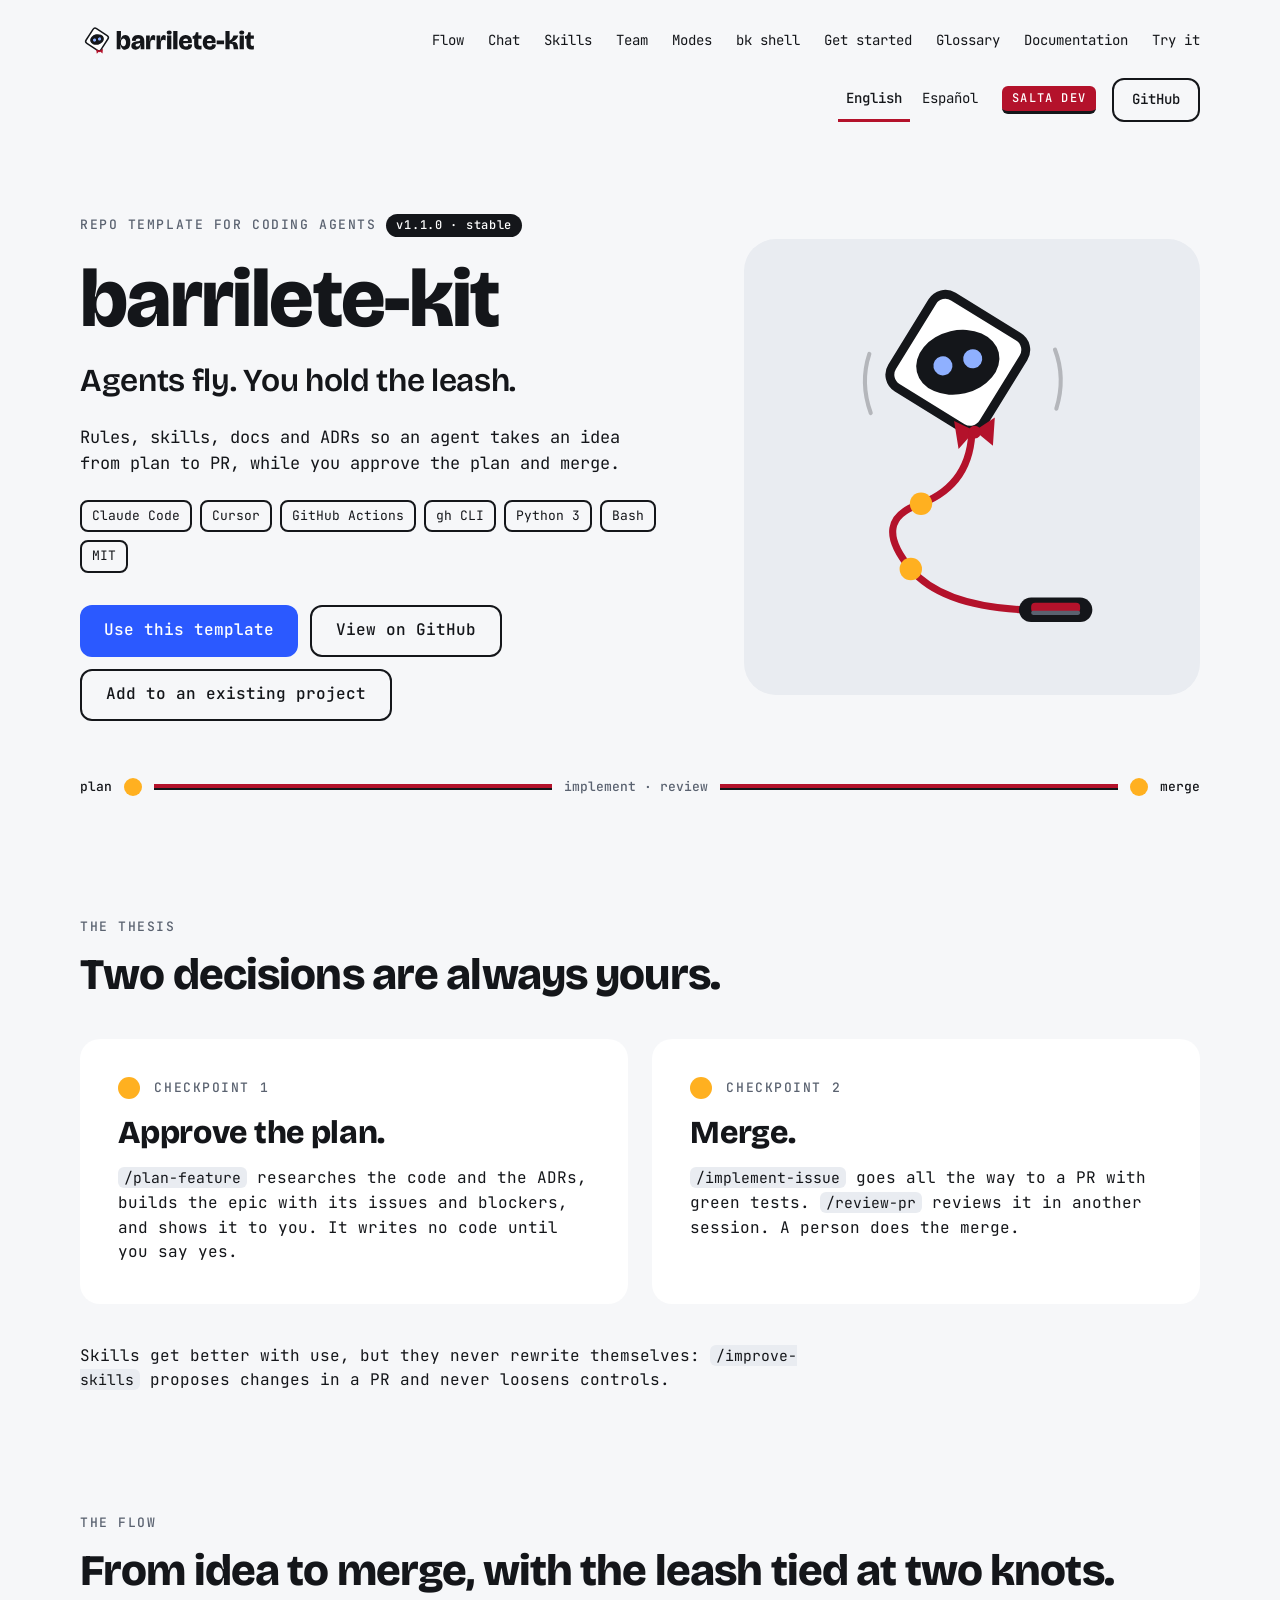
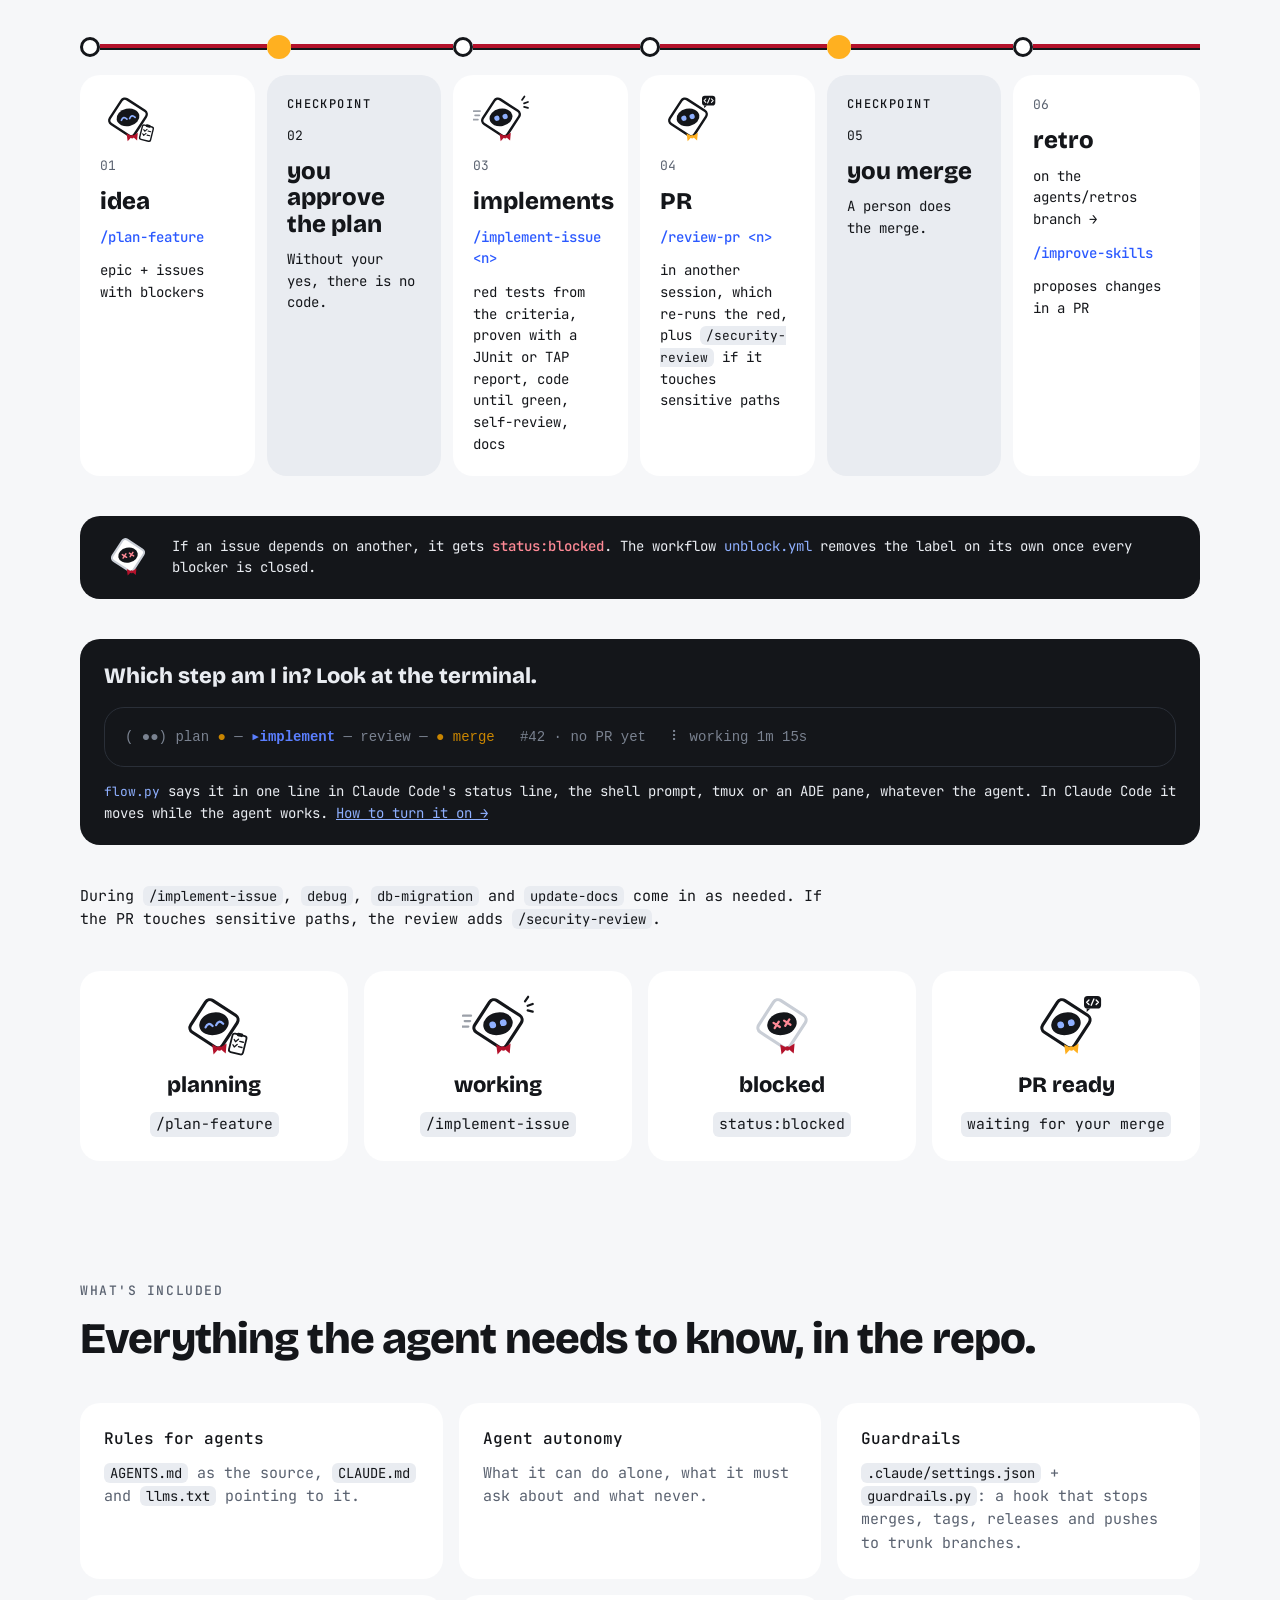
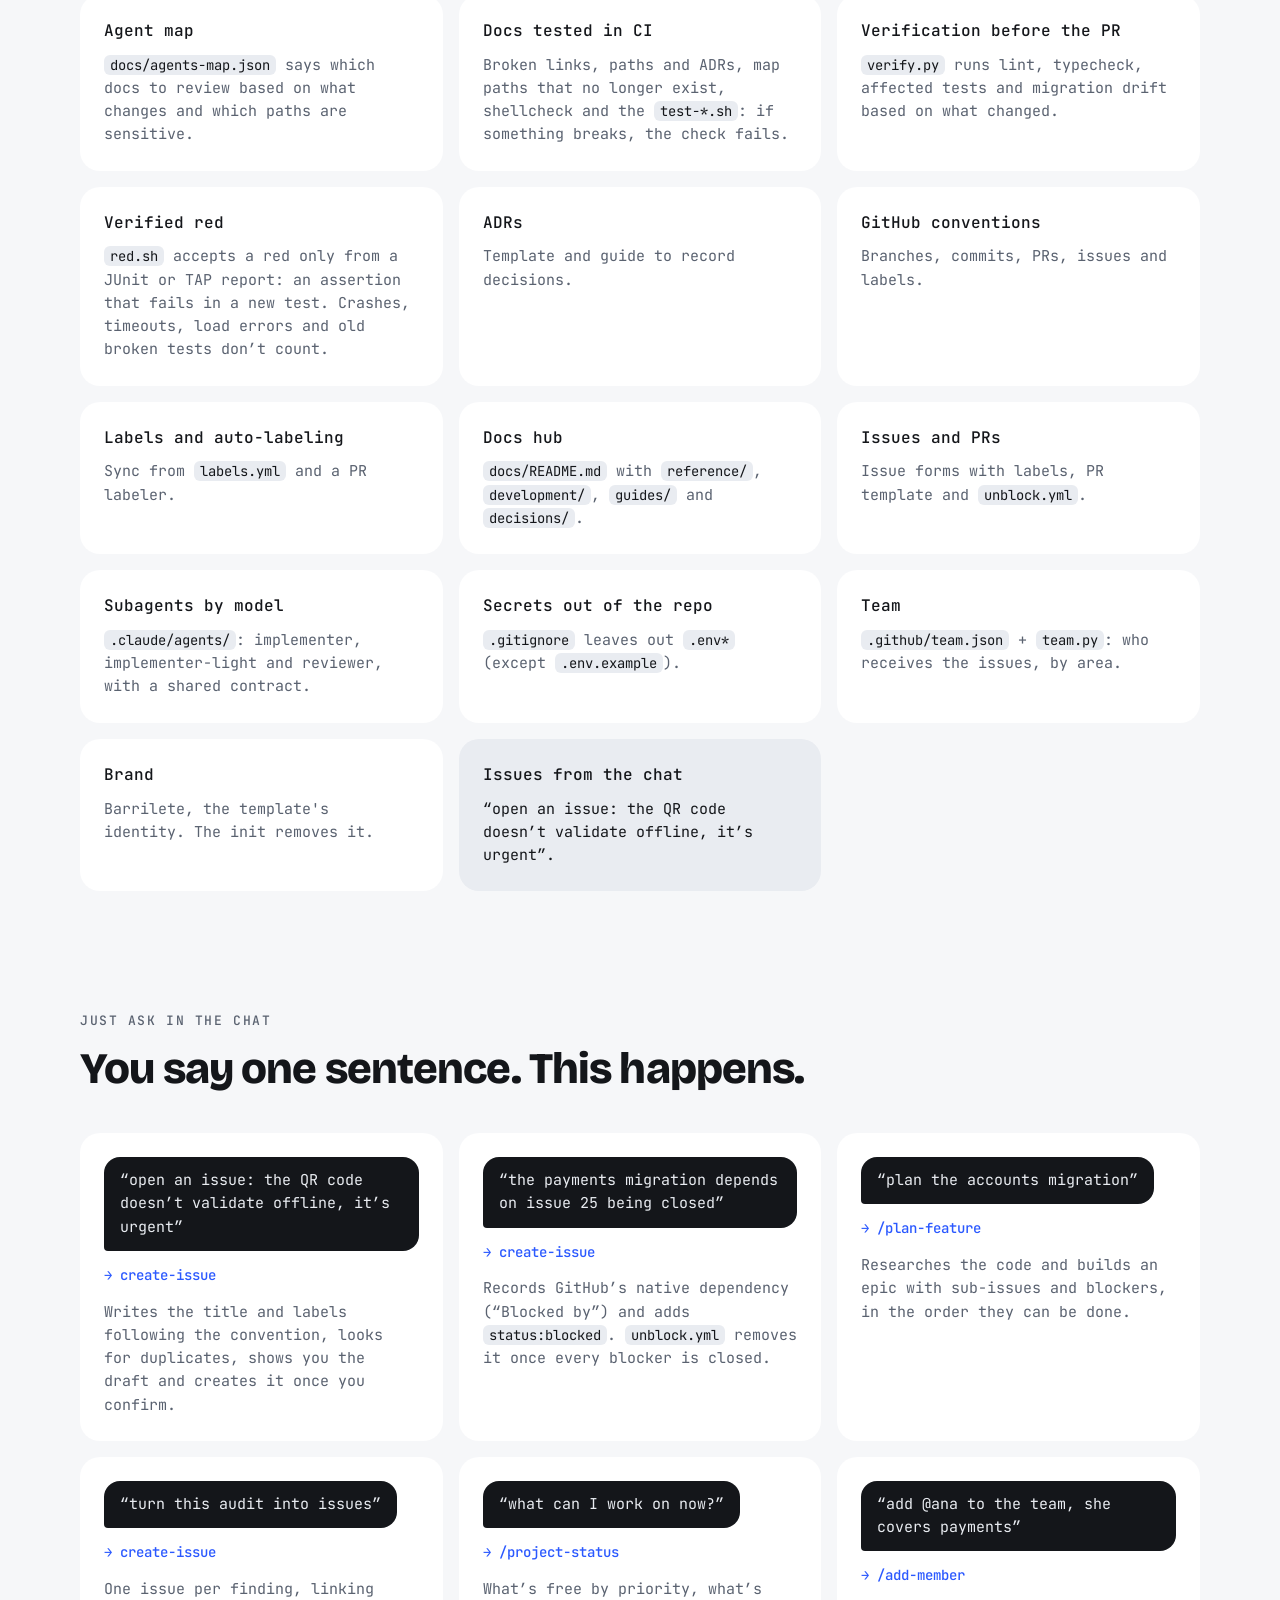
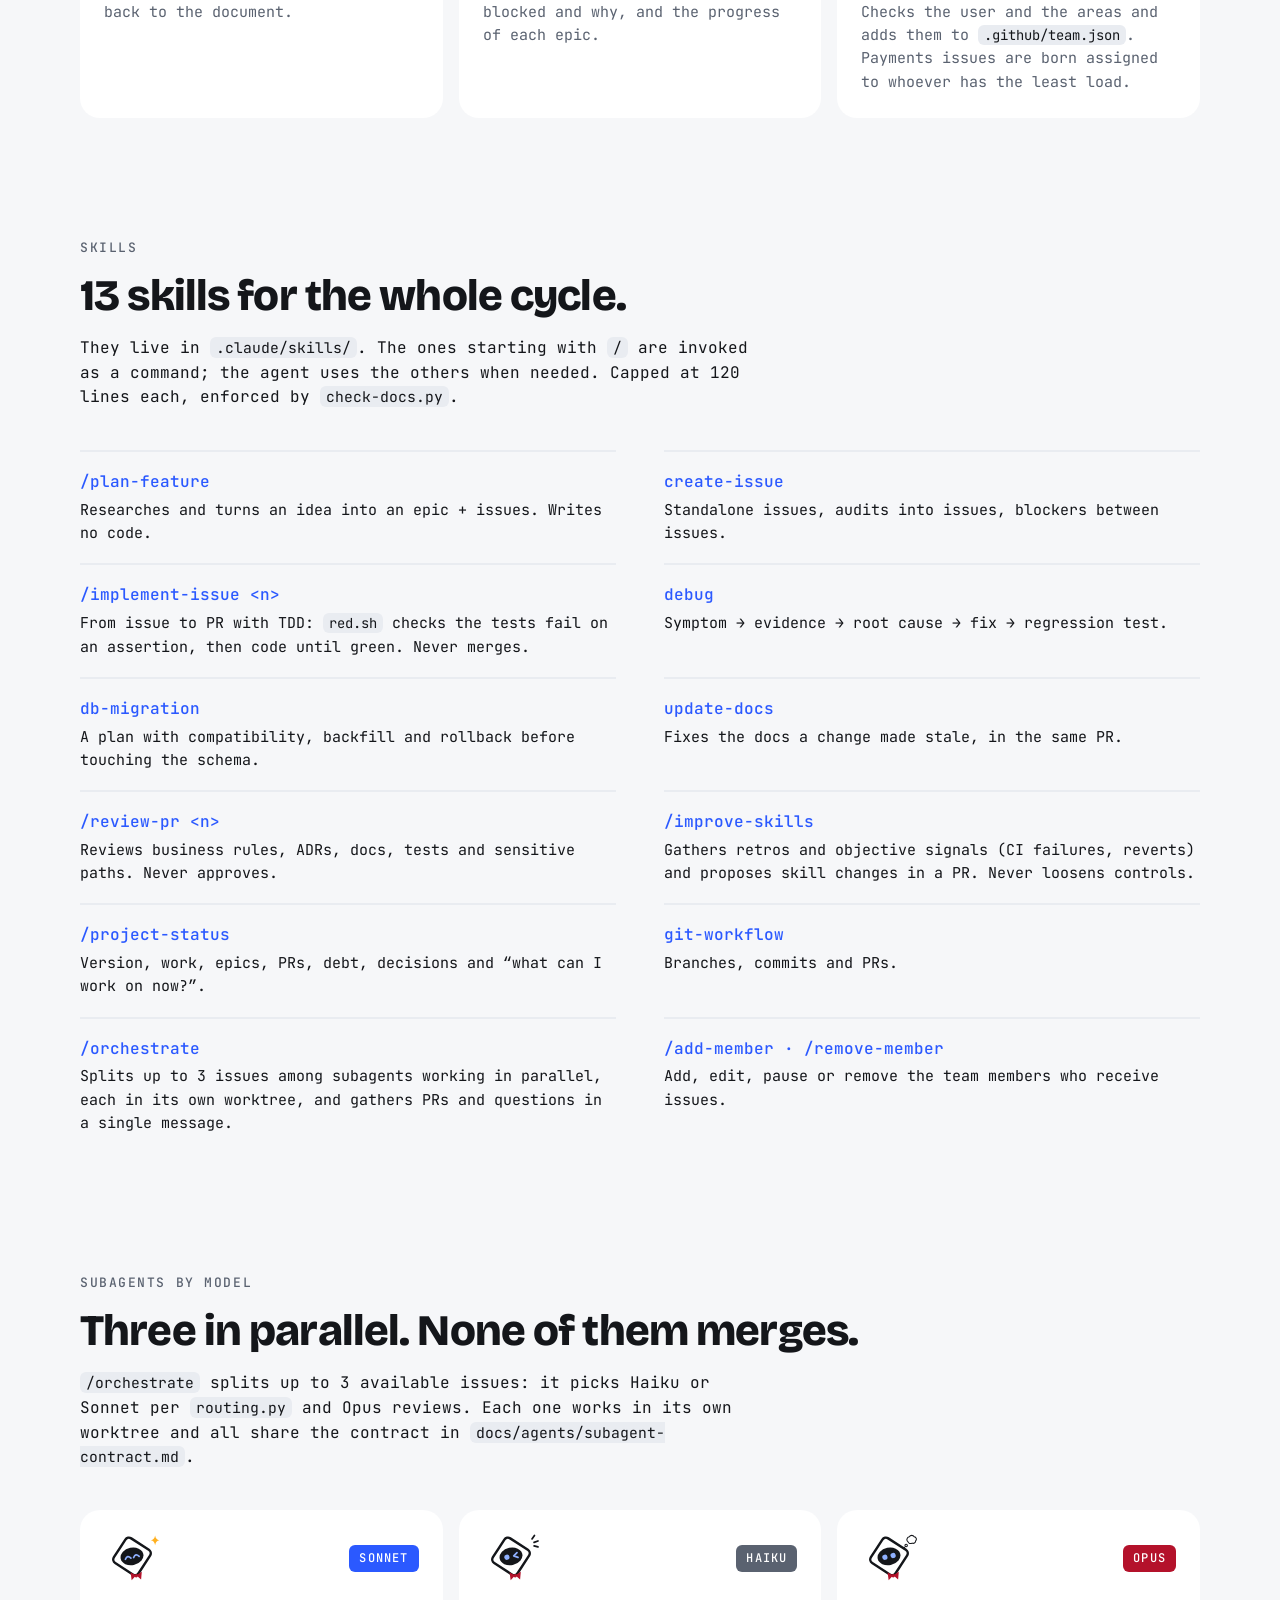
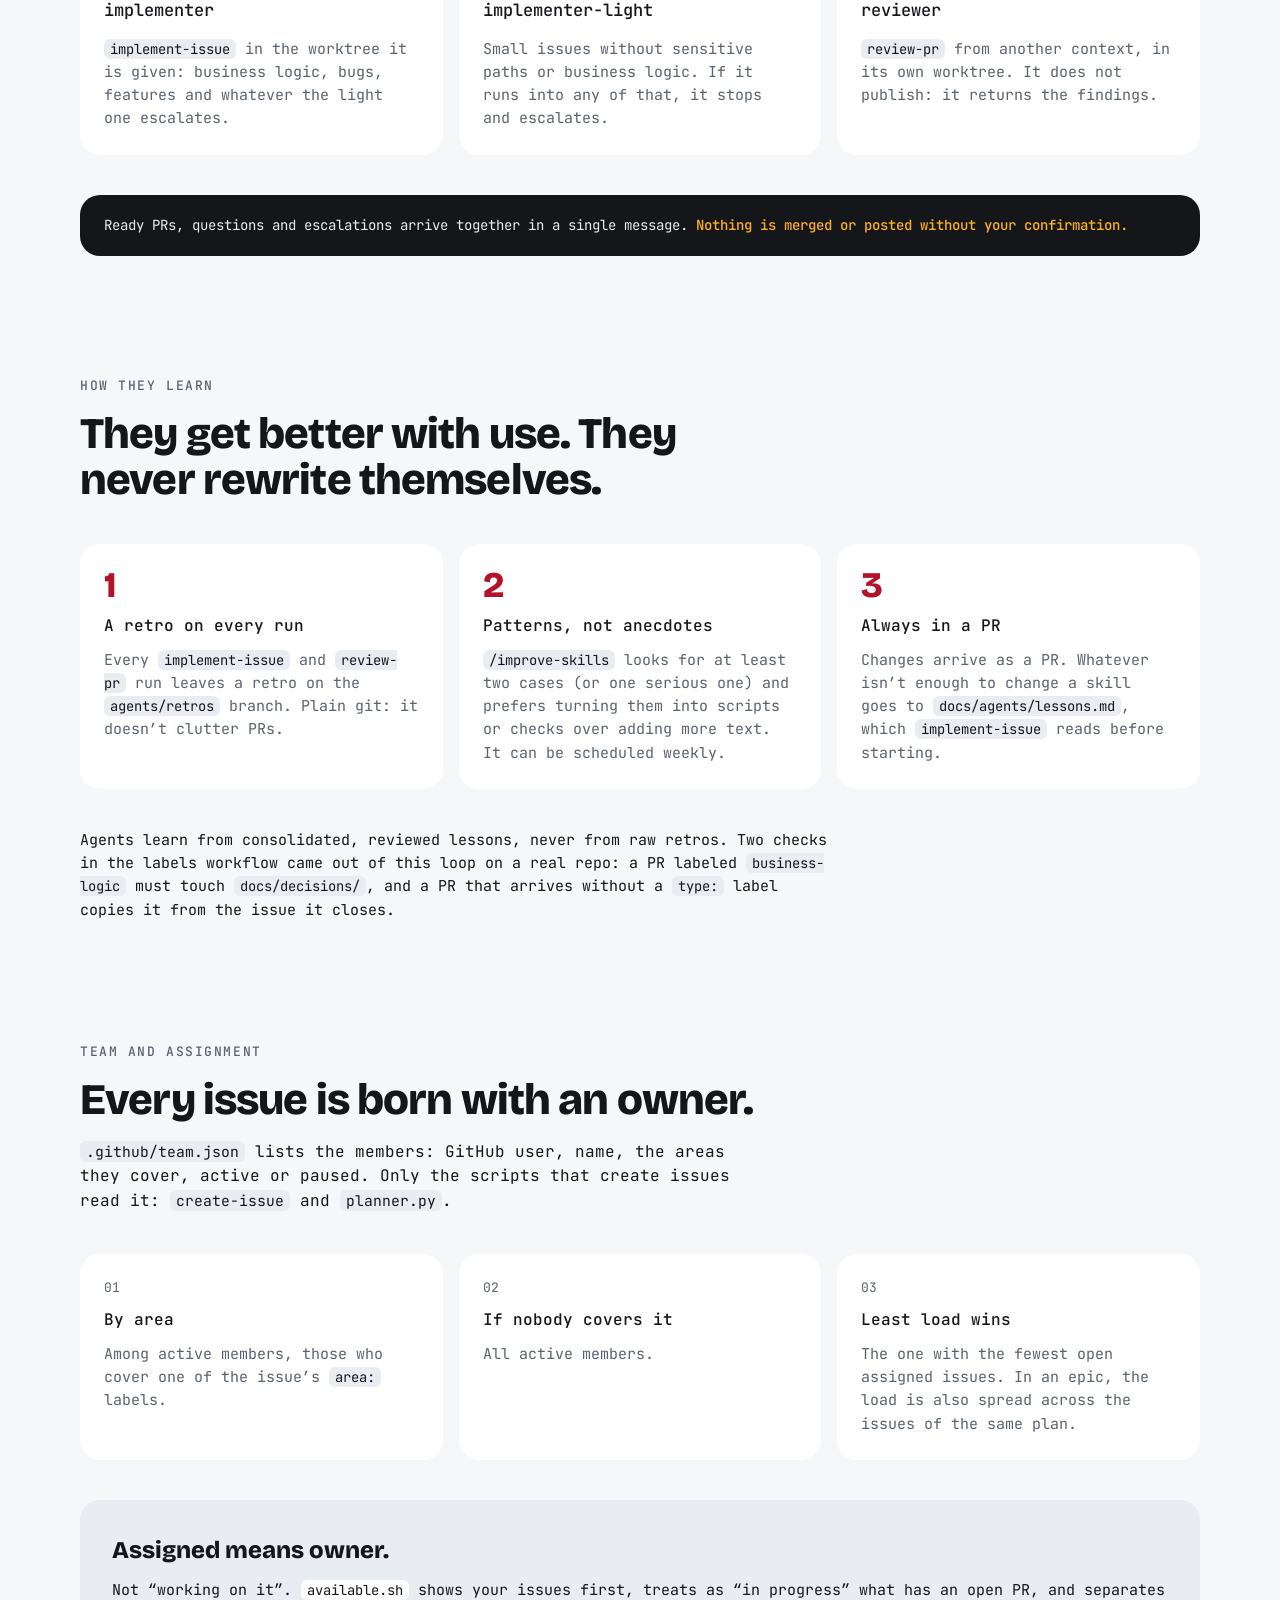
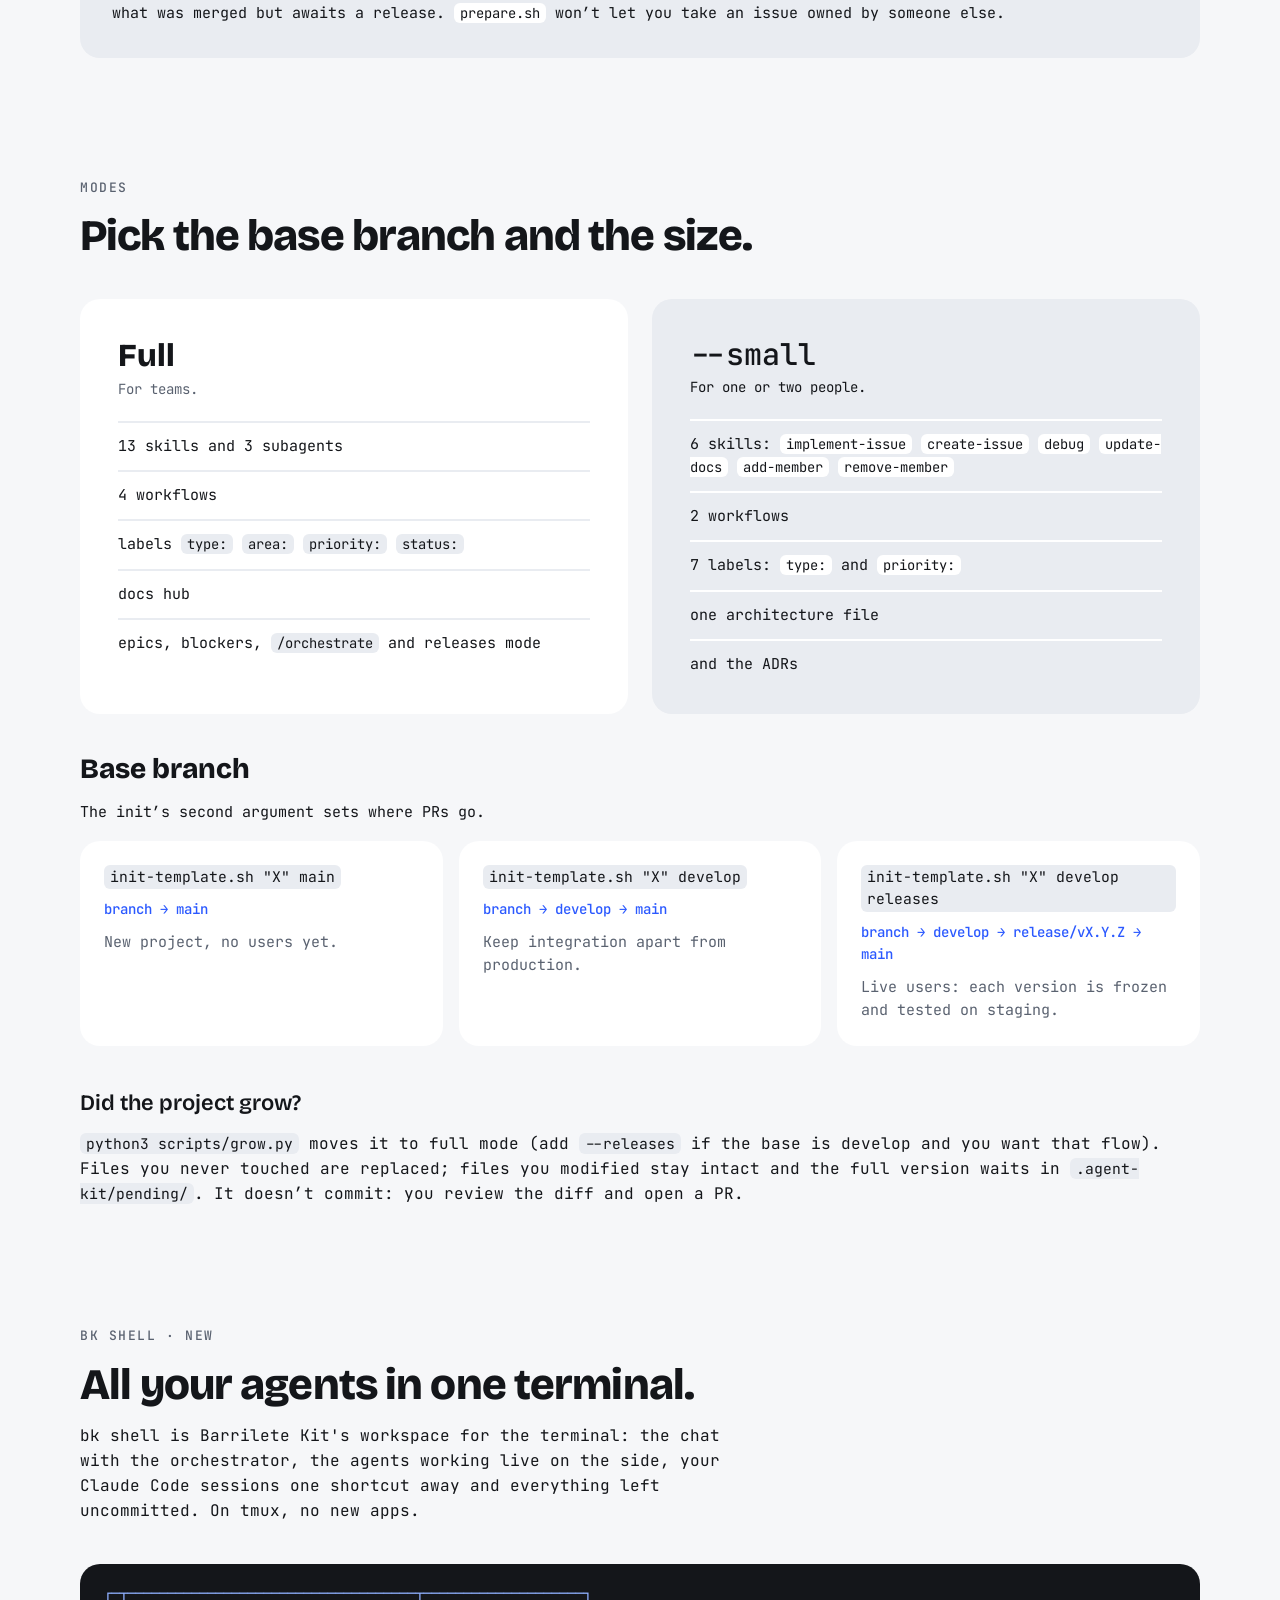
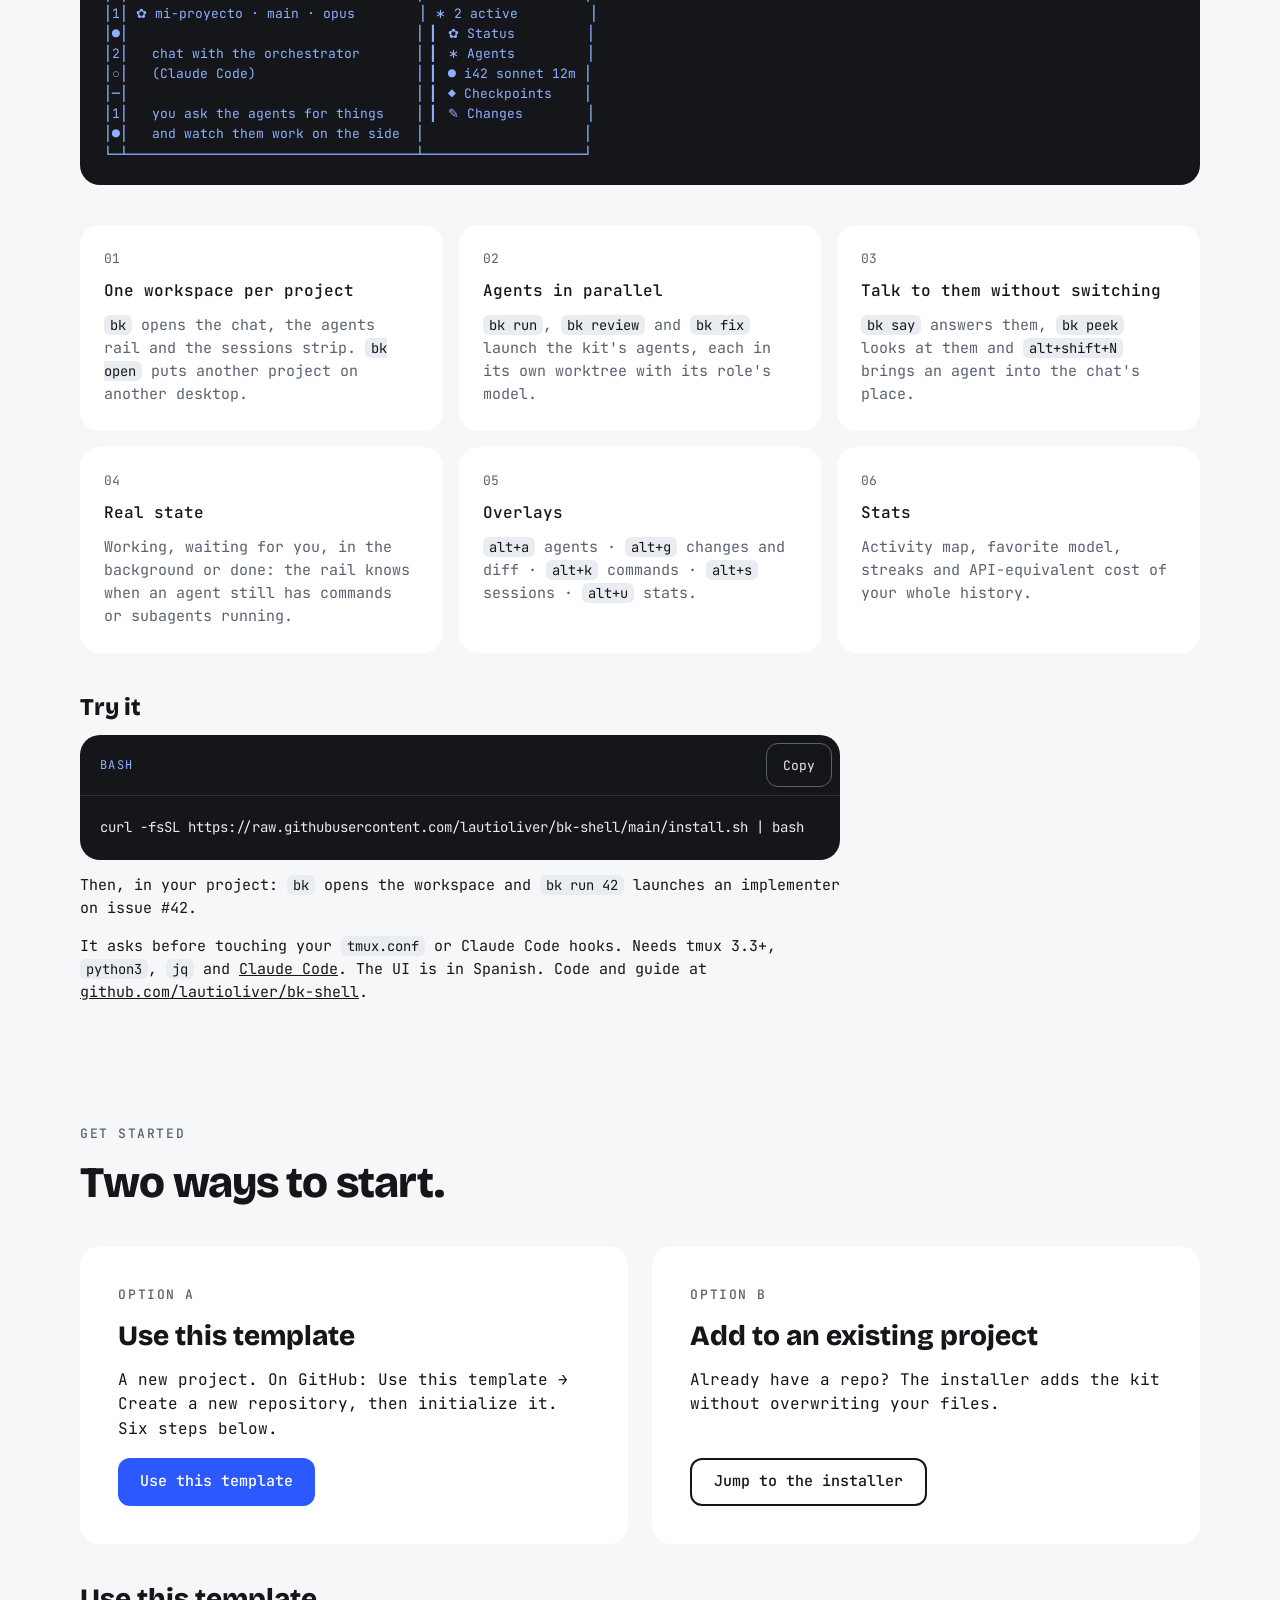
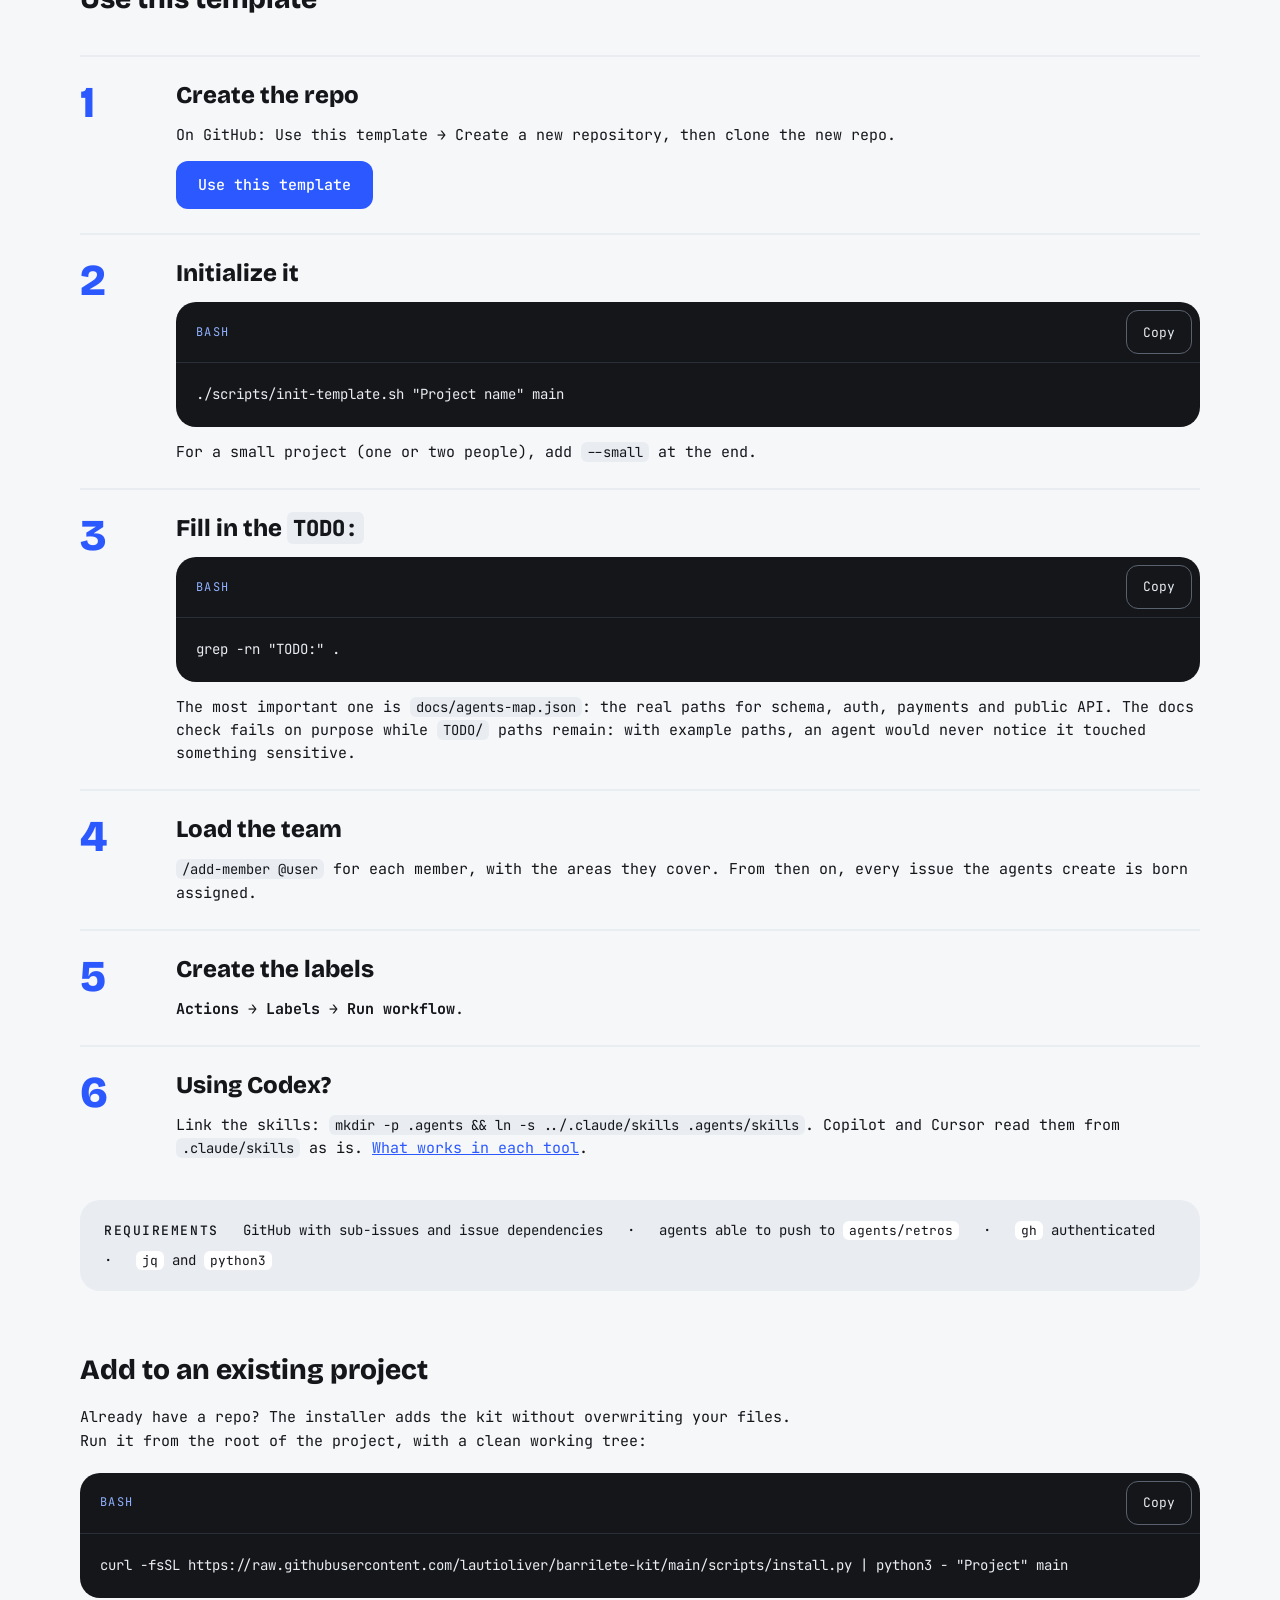
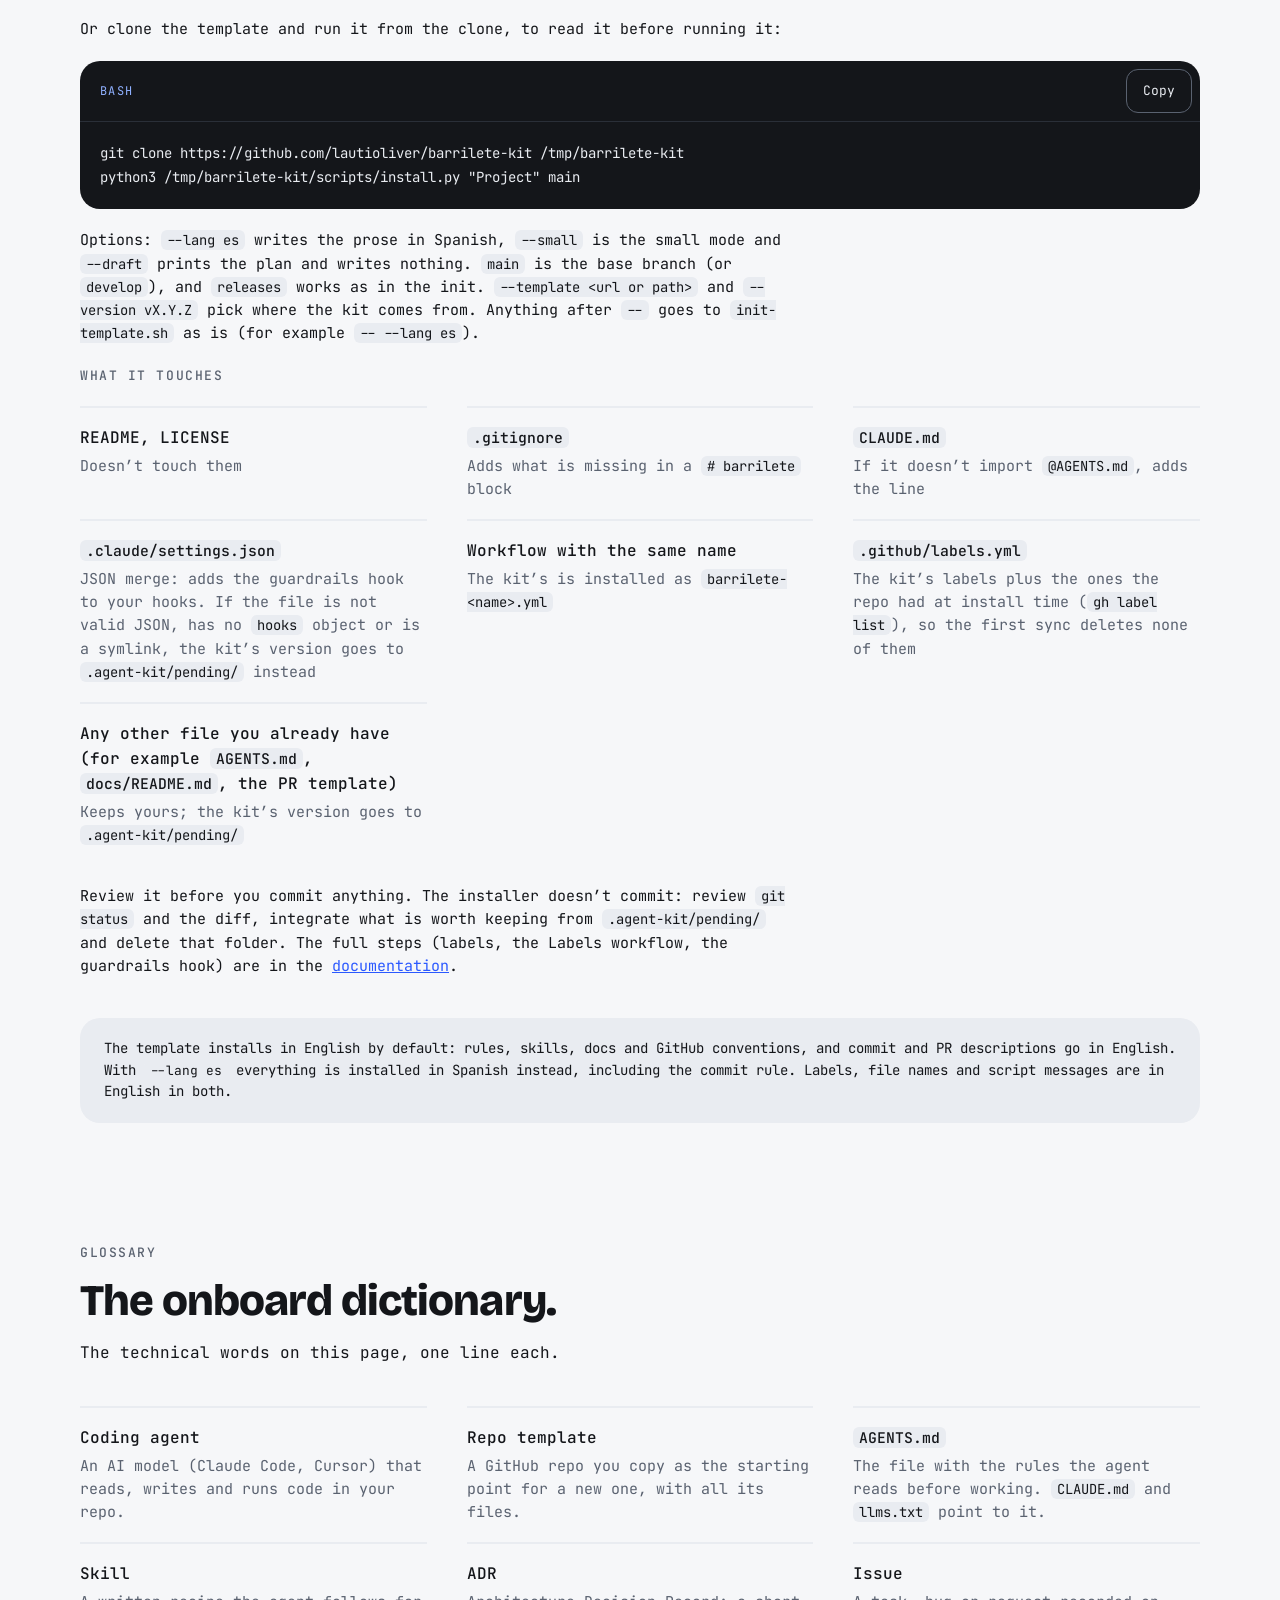
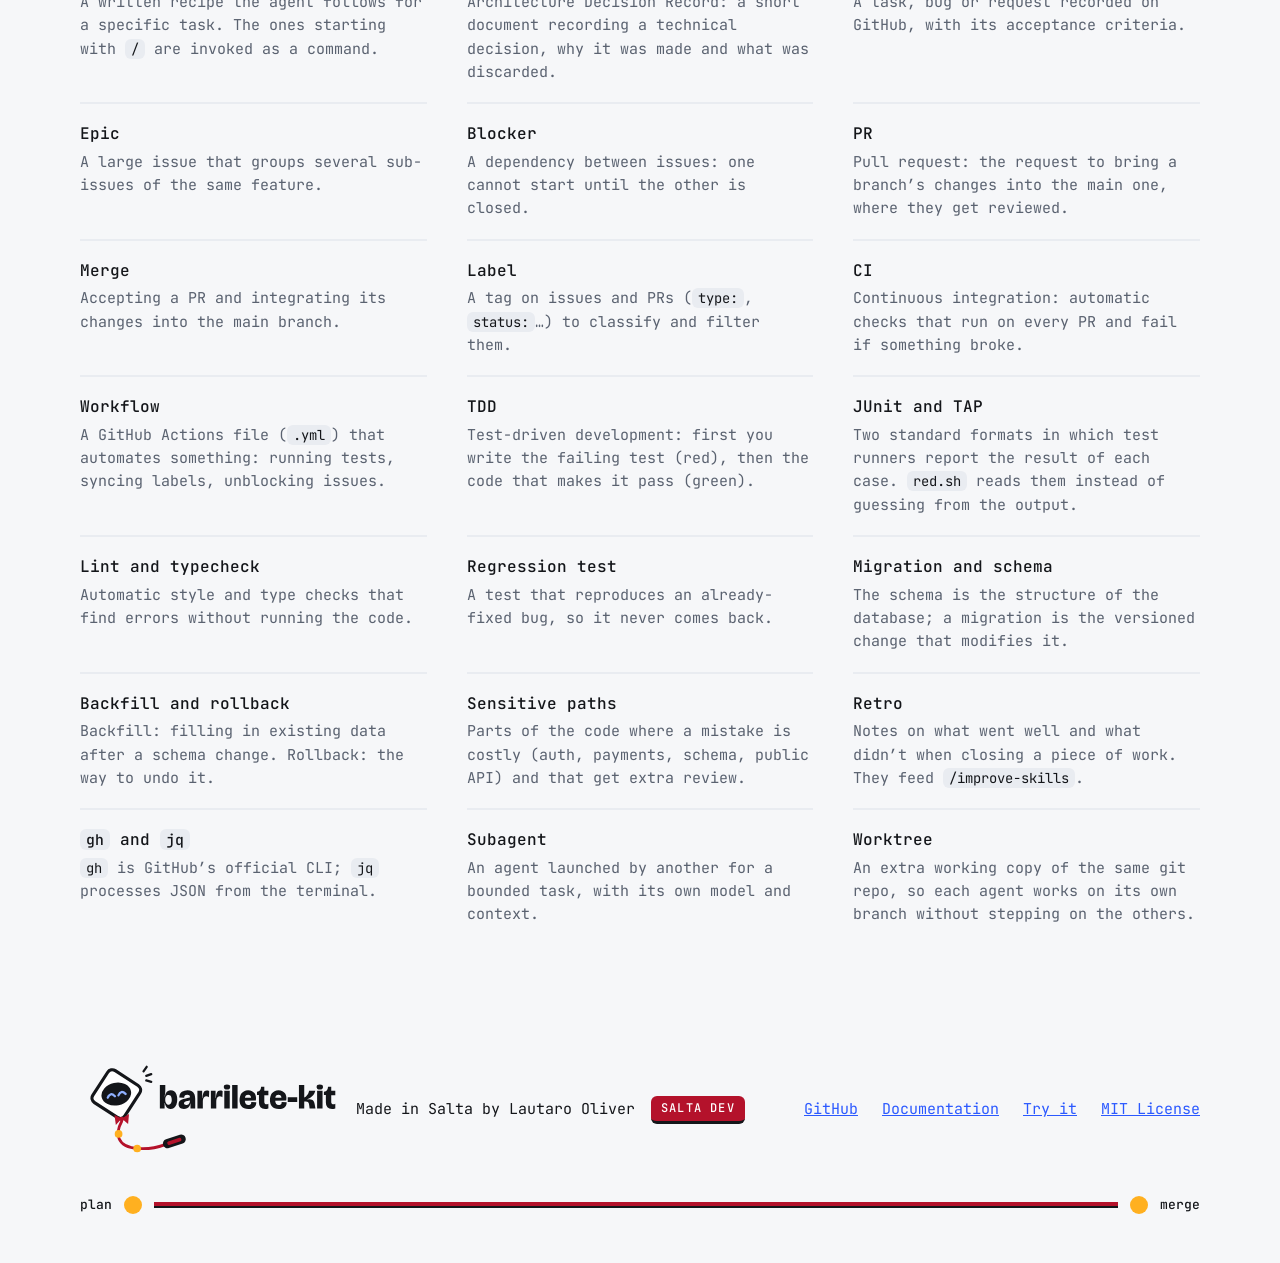
==== commit 393e4d50: "Sumar bk shell a la landing (es y en) Co-Authored-By: Claude Opus 5.5 <noreply@anthropic.com>" ====
--- a/index.html
+++ b/index.html
@@ -1,8 +1,18 @@
-<!doctype html><html><head><meta charset=utf8><meta name=viewport content="width=device-width,initial-scale=1,viewport-fit=cover"><style>:root{color-scheme:light;box-sizing:border-box;padding-top:env(safe-area-inset-top,0px);padding-bottom:env(safe-area-inset-bottom,0px)}html{scroll-padding-top:env(safe-area-inset-top,0px)}body{margin:0;padding:0;font:14px -apple-system,BlinkMacSystemFont,sans-serif;background:#fff;color:#000}img{max-width:100%}[hidden]:not([hidden=until-found i]){display:none!important}</style></head><body>
+<!doctype html>
+<html lang="en">
+<head>
+<meta charset="utf-8">
+<link rel="icon" href="/favicon.svg" type="image/svg+xml">
+<meta name="viewport" content="width=device-width,initial-scale=1,viewport-fit=cover">
 <title>barrilete-kit</title>
-<meta name="description" content="Plantilla de repo para agentes de código: reglas, skills, docs y ADRs para llevar una idea del plan al PR, mientras vos aprobás el plan y mergeás.">
+<meta name="description" content="Repo template for coding agents: rules, skills, docs and ADRs to take an idea from plan to PR, while you approve the plan and merge.">
+<link rel="canonical" href="https://barrilete-kit-lp.vercel.app/">
+<link rel="alternate" hreflang="en" href="https://barrilete-kit-lp.vercel.app/">
+<link rel="alternate" hreflang="es" href="https://barrilete-kit-lp.vercel.app/es/">
+<link rel="alternate" hreflang="x-default" href="https://barrilete-kit-lp.vercel.app/">
 <link rel="preconnect" href="https://fonts.googleapis.com">
 <link rel="stylesheet" href="https://fonts.googleapis.com/css2?family=Bricolage+Grotesque:opsz,wght@12..96,600;12..96,800&amp;family=JetBrains+Mono:wght@400;500&amp;display=swap">
+<style>:root{color-scheme:light;box-sizing:border-box;padding-top:env(safe-area-inset-top,0px);padding-bottom:env(safe-area-inset-bottom,0px)}html{scroll-padding-top:env(safe-area-inset-top,0px)}body{margin:0;padding:0;font:14px -apple-system,BlinkMacSystemFont,sans-serif;background:#fff;color:#000}img{max-width:100%}[hidden]:not([hidden=until-found i]){display:none!important}</style>
 <style>
 /* Layout: una columna de 1200px, secciones apiladas, grillas auto-fit; la rienda abre y cierra la página.
    Tokens del design system barrilete-kit (tema único claro, a propósito). */
@@ -26,7 +36,7 @@
 .dron{animation:flotar 3s ease-in-out infinite}
 @media (prefers-reduced-motion: reduce){html{scroll-behavior:auto}.dron{animation:none}}
 
-/* Motion: un solo momento fuerte en el hero (el dron flota atado a la rienda, las hélices giran,
+/* Motion: un solo momento fuerte en el hero (el barrilete flota atado a la rienda,
    los ojos te siguen, click para tirar) y la rienda como cable vivo: un pulso corre de plan a merge
    y los dos nudos laten. Todo visible en reposo; se apaga con prefers-reduced-motion. */
 .in{animation:subir .7s cubic-bezier(.2,.7,.2,1) both}
@@ -36,7 +46,7 @@
 .chips li:hover{background:var(--ink);color:var(--surface);transform:rotate(-2deg)}
 @keyframes subir{from{transform:translateY(18px);opacity:.001}to{transform:none;opacity:1}}
 .dron{animation:none;cursor:pointer;outline:none}
-.dron:focus-visible .rotor{fill:var(--accent)}
+.dron:focus-visible .cuerpo{stroke:var(--accent)}
 .correa{stroke-dasharray:1;stroke-dashoffset:0;animation:dibujar 1.1s .35s cubic-bezier(.6,0,.2,1) both}
 @keyframes dibujar{from{stroke-dashoffset:1}to{stroke-dashoffset:0}}
 .knot{transform-box:fill-box;transform-origin:center;animation:pop .45s cubic-bezier(.3,1.6,.5,1) both}
@@ -75,6 +85,17 @@
   .hilo::after{display:none}
 }
 </style>
+<style>
+.fl{background:var(--ink);border-radius:20px;overflow:hidden;margin:0 0 20px}
+.fl-tit{padding:10px 20px;border-bottom:1px solid var(--hairline-inverse,#2a2f38);font-size:12px;letter-spacing:.12em;text-transform:uppercase;color:var(--accent-on-inverse,#8fb0ff)}
+.fl pre{margin:0;padding:18px 20px;overflow-x:auto;color:#c7cdd6;font-size:14px;line-height:1.6;white-space:pre}
+.fl .g{color:#7A8290}.fl .n{color:#C98500}.fl .p{color:#5B7FFF;font-weight:700}.fl .r{color:#E0525E;font-weight:700}.fl .m{color:#FFB020}
+.fl-caras{display:grid;grid-template-columns:repeat(auto-fit,minmax(min(100%,150px),1fr));gap:12px;margin:0 0 20px}
+.fl-caras div{background:var(--ink);color:#c7cdd6;border-radius:16px;padding:12px 14px;font-size:13px}
+.fl-caras b{display:block;font-size:16px;color:#E9ECF1;margin-bottom:4px;white-space:pre}
+</style>
+</head>
+<body>
 <div id="progreso" aria-hidden="true"></div>
 
 <div style="width: 100%; background: var(--surface); color: var(--ink); font-family: var(--font-mono); font-size: 16px; line-height: 1.55; box-sizing: border-box; overflow-x: hidden">
@@ -82,23 +103,24 @@
 <!-- NAV -->
 <header style="max-width: 1200px; margin: 0 auto; padding: 20px clamp(16px, 4vw, 40px); box-sizing: border-box; display: flex; flex-wrap: wrap; align-items: center; justify-content: space-between; gap: 16px 32px">
 <a href="#top" style="display: flex; align-items: center; gap: 10px; color: var(--ink); text-decoration: none; font-weight: 500; font-size: 17px">
-<svg class="bot" viewBox="0 0 160 140" width="32" height="28" role="img" aria-label="Barrilete"><rect x="0" y="12" width="64" height="8" rx="4" fill="#14161A"></rect><rect x="96" y="12" width="64" height="8" rx="4" fill="#14161A"></rect><rect x="20" y="30" width="120" height="98" rx="40" fill="#14161A"></rect><circle class="eye" cx="62" cy="75" r="13" fill="#8FB0FF"></circle><circle class="eye" cx="98" cy="75" r="13" fill="#8FB0FF"></circle><rect x="70" y="120" width="20" height="12" rx="4" fill="#B4122B"></rect></svg>
-<span>barrilete-kit</span>
+<svg class="logo" width="177" height="30" viewBox="0 0 377 64" role="img" aria-label="barrilete-kit"><g transform="scale(0.45)"><g transform="rotate(-12 80 64)"><rect x="38" y="22" width="84" height="84" rx="12" transform="rotate(45 80 64)" fill="#FFFFFF" stroke="#14161A" stroke-width="7"></rect><ellipse cx="80" cy="64" rx="33" ry="25" fill="#14161A"></ellipse><circle cx="68" cy="64" r="7.5" fill="#8FB0FF"></circle><circle cx="92" cy="64" r="7.5" fill="#8FB0FF"></circle></g><path d="M92 118 L76 110 L79 132 Z M92 118 L108 108 L106 130 Z" fill="#B4122B"></path><circle cx="92" cy="119" r="5" fill="#B4122B"></circle></g><path transform="translate(75.984 49.7) scale(0.056)" fill="#14161A" d="M353 14Q308 14 274.0 -6.0Q240 -26 217.5 -65.5Q195 -105 184 -163H177V0H36V-186V-700H198V-545Q198 -518 195.5 -487.0Q193 -456 188.5 -423.0Q184 -390 178 -356H187Q196 -422 219.0 -463.0Q242 -504 278.0 -523.0Q314 -542 360 -542Q419 -542 462.5 -512.0Q506 -482 530.0 -422.0Q554 -362 554 -271Q554 -174 527.5 -111.0Q501 -48 455.5 -17.0Q410 14 353 14ZM296 -115Q326 -115 347.0 -134.5Q368 -154 379.0 -186.5Q390 -219 390 -258Q390 -297 380.0 -331.0Q370 -365 349.0 -386.0Q328 -407 296 -407Q282 -407 267.5 -402.0Q253 -397 240.5 -386.5Q228 -376 218.0 -359.5Q208 -343 202.0 -319.5Q196 -296 196 -266V-259Q196 -222 204.5 -195.0Q213 -168 227.0 -150.0Q241 -132 259.0 -123.5Q277 -115 296 -115ZM751 14Q711 14 675.0 0.0Q639 -14 616.0 -45.5Q593 -77 593 -130Q593 -179 612.0 -209.5Q631 -240 663.0 -258.5Q695 -277 733.0 -286.5Q771 -296 808 -303Q860 -313 886.0 -319.0Q912 -325 921.5 -333.0Q931 -341 931 -355Q931 -384 909.5 -399.0Q888 -414 853 -414Q831 -414 809.0 -406.0Q787 -398 773.0 -377.5Q759 -357 760 -319L616 -329Q614 -392 635.0 -433.5Q656 -475 692.5 -498.5Q729 -522 772.5 -532.0Q816 -542 859 -542Q938 -542 989.0 -512.5Q1040 -483 1064.5 -427.5Q1089 -372 1089 -293V-199Q1089 -166 1089.0 -132.5Q1089 -99 1089.0 -66.0Q1089 -33 1089 0H949Q949 -36 949.0 -73.0Q949 -110 949 -151H943Q939 -106 913.5 -68.5Q888 -31 846.5 -8.5Q805 14 751 14ZM818 -104Q835 -104 854.5 -110.5Q874 -117 891.5 -132.0Q909 -147 920.0 -173.5Q931 -200 931 -239V-263L958 -266Q950 -253 931.5 -245.0Q913 -237 890.0 -232.5Q867 -228 843.5 -223.5Q820 -219 800.0 -211.5Q780 -204 767.5 -191.5Q755 -179 755 -157Q755 -131 773.5 -117.5Q792 -104 818 -104ZM1155 0V-287V-528H1295V-318H1303Q1309 -402 1326.5 -450.5Q1344 -499 1370.5 -519.5Q1397 -540 1430 -540Q1448 -540 1467.5 -535.0Q1487 -530 1506 -519L1498 -339Q1476 -352 1455.0 -358.5Q1434 -365 1415 -365Q1383 -365 1361.0 -347.0Q1339 -329 1327.5 -294.0Q1316 -259 1316 -209V0ZM1555 0V-287V-528H1695V-318H1703Q1709 -402 1726.5 -450.5Q1744 -499 1770.5 -519.5Q1797 -540 1830 -540Q1848 -540 1867.5 -535.0Q1887 -530 1906 -519L1898 -339Q1876 -352 1855.0 -358.5Q1834 -365 1815 -365Q1783 -365 1761.0 -347.0Q1739 -329 1727.5 -294.0Q1716 -259 1716 -209V0ZM1955 0V-528H2117V0ZM2035 -566Q1989 -566 1964.5 -585.5Q1940 -605 1940 -642Q1940 -680 1964.5 -699.5Q1989 -719 2035 -719Q2082 -719 2106.5 -699.0Q2131 -679 2131 -642Q2131 -606 2106.5 -586.0Q2082 -566 2035 -566ZM2189 0V-700H2351V0ZM2674 14Q2599 14 2548.5 -7.5Q2498 -29 2467.0 -66.5Q2436 -104 2422.5 -152.0Q2409 -200 2409 -253Q2409 -310 2423.5 -362.0Q2438 -414 2468.5 -454.5Q2499 -495 2547.5 -518.5Q2596 -542 2664 -542Q2732 -542 2780.5 -518.5Q2829 -495 2858.0 -453.0Q2887 -411 2895.5 -356.0Q2904 -301 2893 -237L2510 -231V-319L2769 -324L2748 -273Q2754 -319 2746.5 -350.5Q2739 -382 2719.0 -398.5Q2699 -415 2664 -415Q2627 -415 2605.0 -396.0Q2583 -377 2574.0 -342.5Q2565 -308 2565 -261Q2565 -180 2592.0 -143.0Q2619 -106 2675 -106Q2699 -106 2715.0 -112.0Q2731 -118 2741.0 -129.5Q2751 -141 2755.0 -157.5Q2759 -174 2758 -195L2906 -187Q2909 -154 2899.5 -119.0Q2890 -84 2864.0 -54.0Q2838 -24 2791.5 -5.0Q2745 14 2674 14ZM3171 12Q3078 12 3032.5 -35.5Q2987 -83 2987 -183V-402H2929V-504H2932Q2994 -512 3020.0 -545.5Q3046 -579 3052 -647V-649H3147V-528H3268V-398H3147V-198Q3147 -160 3165.5 -144.0Q3184 -128 3211 -128Q3225 -128 3240.0 -132.0Q3255 -136 3268 -143V-2Q3237 7 3213.0 9.5Q3189 12 3171 12ZM3579 14Q3504 14 3453.5 -7.5Q3403 -29 3372.0 -66.5Q3341 -104 3327.5 -152.0Q3314 -200 3314 -253Q3314 -310 3328.5 -362.0Q3343 -414 3373.5 -454.5Q3404 -495 3452.5 -518.5Q3501 -542 3569 -542Q3637 -542 3685.5 -518.5Q3734 -495 3763.0 -453.0Q3792 -411 3800.5 -356.0Q3809 -301 3798 -237L3415 -231V-319L3674 -324L3653 -273Q3659 -319 3651.5 -350.5Q3644 -382 3624.0 -398.5Q3604 -415 3569 -415Q3532 -415 3510.0 -396.0Q3488 -377 3479.0 -342.5Q3470 -308 3470 -261Q3470 -180 3497.0 -143.0Q3524 -106 3580 -106Q3604 -106 3620.0 -112.0Q3636 -118 3646.0 -129.5Q3656 -141 3660.0 -157.5Q3664 -174 3663 -195L3811 -187Q3814 -154 3804.5 -119.0Q3795 -84 3769.0 -54.0Q3743 -24 3696.5 -5.0Q3650 14 3579 14ZM3844 -195V-337H4127V-195ZM4178 0V-700H4336V-329Q4370 -347 4394.5 -370.0Q4419 -393 4436.0 -419.5Q4453 -446 4463.5 -473.5Q4474 -501 4481 -528H4667Q4656 -488 4635.5 -450.5Q4615 -413 4585.0 -380.5Q4555 -348 4515.5 -322.0Q4476 -296 4428 -279V-271Q4490 -281 4529.5 -273.5Q4569 -266 4592.0 -245.5Q4615 -225 4627.5 -194.0Q4640 -163 4647 -125L4670 0H4495L4484 -88Q4480 -120 4473.0 -148.0Q4466 -176 4446.0 -193.5Q4426 -211 4383 -211H4336V0ZM4719 0V-528H4881V0ZM4799 -566Q4753 -566 4728.5 -585.5Q4704 -605 4704 -642Q4704 -680 4728.5 -699.5Q4753 -719 4799 -719Q4846 -719 4870.5 -699.0Q4895 -679 4895 -642Q4895 -606 4870.5 -586.0Q4846 -566 4799 -566ZM5164 12Q5071 12 5025.5 -35.5Q4980 -83 4980 -183V-402H4922V-504H4925Q4987 -512 5013.0 -545.5Q5039 -579 5045 -647V-649H5140V-528H5261V-398H5140V-198Q5140 -160 5158.5 -144.0Q5177 -128 5204 -128Q5218 -128 5233.0 -132.0Q5248 -136 5261 -143V-2Q5230 7 5206.0 9.5Q5182 12 5164 12Z"/></svg>
 </a>
-<nav aria-label="Principal" style="display: flex; flex-wrap: wrap; align-items: center; gap: 4px 24px; font-size: 14px">
-<a href="#flujo" style="color: var(--ink); text-decoration: none; padding: 10px 0">Flujo</a>
+<nav aria-label="Main" style="display: flex; flex-wrap: wrap; align-items: center; gap: 4px 24px; font-size: 14px">
+<a href="#flow" style="color: var(--ink); text-decoration: none; padding: 10px 0">Flow</a>
 <a href="#chat" style="color: var(--ink); text-decoration: none; padding: 10px 0">Chat</a>
 <a href="#skills" style="color: var(--ink); text-decoration: none; padding: 10px 0">Skills</a>
-<a href="#equipo" style="color: var(--ink); text-decoration: none; padding: 10px 0">Equipo</a>
-<a href="#modos" style="color: var(--ink); text-decoration: none; padding: 10px 0">Modos</a>
+<a href="#team" style="color: var(--ink); text-decoration: none; padding: 10px 0">Team</a>
+<a href="#modes" style="color: var(--ink); text-decoration: none; padding: 10px 0">Modes</a>
 <a href="#bk-shell" style="color: var(--ink); text-decoration: none; padding: 10px 0">bk shell</a>
-<a href="#novedades" style="color: var(--ink); text-decoration: none; padding: 10px 0">Novedades</a>
-<a href="#empezar" style="color: var(--ink); text-decoration: none; padding: 10px 0">Empezar</a>
-<a href="#glosario" style="color: var(--ink); text-decoration: none; padding: 10px 0">Glosario</a>
+<a href="#get-started" style="color: var(--ink); text-decoration: none; padding: 10px 0">Get started</a>
+<a href="#glossary" style="color: var(--ink); text-decoration: none; padding: 10px 0">Glossary</a>
+<a href="/docs.html" style="color: var(--ink); text-decoration: none; padding: 10px 0">Documentation</a>
+<a href="/probar.html" style="color: var(--ink); text-decoration: none; padding: 10px 0">Try it</a>
 </nav>
-<div style="display: flex; align-items: center; gap: 16px">
+<div style="display: flex; align-items: center; gap: 16px; margin-left: auto">
+<nav class="idioma" aria-label="Language" style="display: flex; align-items: center; gap: 4px; font-size: 14px"><span aria-current="true" lang="en" style="padding: 10px 8px; font-weight: 500; border-bottom: 3px solid var(--rienda)">English</span><a href="/es/" hreflang="es" lang="es" title="Cambiar a español" style="color: var(--ink); text-decoration: none; padding: 10px 8px; border-bottom: 3px solid transparent">Español</a></nav>
 <span style="display: inline-block; background: var(--rienda); color: var(--surface-raised); font-size: 12px; font-weight: 500; letter-spacing: 0.1em; padding: 4px 10px; border-radius: 6px; border-bottom: 3px solid var(--ink); line-height: 1.4">SALTA DEV</span>
-<a href="https://github.com/lautioliver/barrilete-kit" style="display: inline-flex; align-items: center; min-height: 44px; padding: 0 18px; border: 2px solid var(--ink); border-radius: 12px; color: var(--ink); text-decoration: none; font-weight: 500; font-size: 14px; box-sizing: border-box">GitHub</a>
+<a href="https://github.com/lautioliver/barrilete-kit/blob/main/README.md" style="display: inline-flex; align-items: center; min-height: 44px; padding: 0 18px; border: 2px solid var(--ink); border-radius: 12px; color: var(--ink); text-decoration: none; font-weight: 500; font-size: 14px; box-sizing: border-box">GitHub</a>
 </div>
 </header>
 
@@ -106,41 +128,35 @@
 <section id="top" style="max-width: 1200px; margin: 0 auto; padding: clamp(40px, 6vw, 72px) clamp(16px, 4vw, 40px) 0; box-sizing: border-box">
 <div style="display: flex; flex-wrap: wrap-reverse; align-items: center; gap: 48px">
 <div style="flex: 1 1 520px; min-width: 0; display: flex; flex-direction: column; gap: 24px">
-<div style="font-size: 13px; letter-spacing: 0.12em; text-transform: uppercase; color: var(--ink-muted); font-weight: 500">Plantilla de repo para agentes de código</div>
+<div style="font-size: 13px; letter-spacing: 0.12em; text-transform: uppercase; color: var(--ink-muted); font-weight: 500">Repo template for coding agents<a href="https://github.com/lautioliver/barrilete-kit/releases/tag/v1.1.0" style="display: inline-flex; align-items: center; gap: 6px; margin-left: 10px; padding: 2px 10px; border-radius: 999px; background: var(--ink); color: var(--surface-raised); text-decoration: none; letter-spacing: 0.06em; text-transform: none; font-size: 12px">v1.1.0 · stable</a></div>
 <h1 class="in" style="margin: 0; font-family: var(--font-display); font-weight: 800; font-size: clamp(48px, 6.4vw, 88px); line-height: 0.95; letter-spacing: -0.02em">barrilete-kit</h1>
-<p class="in in2" style="margin: 0; font-family: var(--font-display); font-weight: 600; font-size: clamp(24px, 2.6vw, 32px); line-height: 1.15; letter-spacing: -0.01em">Los agentes vuelan. Vos tenés la rienda.</p>
-<p style="margin: 0; font-size: 17px; max-width: 560px">Reglas, skills, docs y ADRs para que un agente lleve una idea del plan al PR, mientras vos aprobás el plan y mergeás.</p>
-<ul class="chips" aria-label="Funciona con" style="list-style: none; margin: 0; padding: 0; display: flex; flex-wrap: wrap; gap: 8px; font-size: 13px"><li style="padding: 4px 10px; border: 2px solid var(--ink); border-radius: 8px">Claude Code</li><li style="padding: 4px 10px; border: 2px solid var(--ink); border-radius: 8px">Cursor</li><li style="padding: 4px 10px; border: 2px solid var(--ink); border-radius: 8px">GitHub Actions</li><li style="padding: 4px 10px; border: 2px solid var(--ink); border-radius: 8px">gh CLI</li><li style="padding: 4px 10px; border: 2px solid var(--ink); border-radius: 8px">Python 3</li><li style="padding: 4px 10px; border: 2px solid var(--ink); border-radius: 8px">Bash</li><li style="padding: 4px 10px; border: 2px solid var(--ink); border-radius: 8px">MIT</li></ul>
+<p class="in in2" style="margin: 0; font-family: var(--font-display); font-weight: 600; font-size: clamp(24px, 2.6vw, 32px); line-height: 1.15; letter-spacing: -0.01em">Agents fly. You hold the leash.</p>
+<p style="margin: 0; font-size: 17px; max-width: 560px">Rules, skills, docs and ADRs so an agent takes an idea from plan to PR, while you approve the plan and merge.</p>
+<ul class="chips" aria-label="Works with" style="list-style: none; margin: 0; padding: 0; display: flex; flex-wrap: wrap; gap: 8px; font-size: 13px"><li style="padding: 4px 10px; border: 2px solid var(--ink); border-radius: 8px">Claude Code</li><li style="padding: 4px 10px; border: 2px solid var(--ink); border-radius: 8px">Cursor</li><li style="padding: 4px 10px; border: 2px solid var(--ink); border-radius: 8px">GitHub Actions</li><li style="padding: 4px 10px; border: 2px solid var(--ink); border-radius: 8px">gh CLI</li><li style="padding: 4px 10px; border: 2px solid var(--ink); border-radius: 8px">Python 3</li><li style="padding: 4px 10px; border: 2px solid var(--ink); border-radius: 8px">Bash</li><li style="padding: 4px 10px; border: 2px solid var(--ink); border-radius: 8px">MIT</li></ul>
 <div style="display: flex; flex-wrap: wrap; gap: 12px; padding-top: 8px">
-<a class="btn" href="https://github.com/lautioliver/barrilete-kit/generate" style="display: inline-flex; align-items: center; min-height: 52px; padding: 0 24px; background: var(--accent); color: var(--surface-raised); border-radius: 12px; text-decoration: none; font-weight: 500; font-size: 16px; box-sizing: border-box">Usar la plantilla</a>
-<a class="btn" href="https://github.com/lautioliver/barrilete-kit" style="display: inline-flex; align-items: center; min-height: 52px; padding: 0 24px; border: 2px solid var(--ink); color: var(--ink); border-radius: 12px; text-decoration: none; font-weight: 500; font-size: 16px; box-sizing: border-box">Ver en GitHub</a>
+<a class="btn" href="https://github.com/lautioliver/barrilete-kit/generate" style="display: inline-flex; align-items: center; min-height: 52px; padding: 0 24px; background: var(--accent); color: var(--surface-raised); border-radius: 12px; text-decoration: none; font-weight: 500; font-size: 16px; box-sizing: border-box">Use this template</a>
+<a class="btn" href="https://github.com/lautioliver/barrilete-kit/blob/main/README.md" style="display: inline-flex; align-items: center; min-height: 52px; padding: 0 24px; border: 2px solid var(--ink); color: var(--ink); border-radius: 12px; text-decoration: none; font-weight: 500; font-size: 16px; box-sizing: border-box">View on GitHub</a>
+<a class="btn" href="#add-to-an-existing-project" style="display: inline-flex; align-items: center; min-height: 52px; padding: 0 24px; border: 2px solid var(--ink); color: var(--ink); border-radius: 12px; text-decoration: none; font-weight: 500; font-size: 16px; box-sizing: border-box">Add to an existing project</a>
 </div>
 </div>
 <div style="flex: 1 1 360px; min-width: 0; background: var(--surface-muted); border-radius: 32px; display: flex; align-items: center; justify-content: center; padding: 24px; box-sizing: border-box">
-<svg viewBox="0 0 400 400" style="width: 100%; max-width: 420px; height: auto; display: block" role="group" aria-label="Barrilete, un dron robot atado a una correa con dos nudos">
+<svg viewBox="0 0 400 400" style="width: 100%; max-width: 420px; height: auto; display: block" role="group" aria-label="Barrilete, a kite tied to a leash with two knots">
 <path id="correa" class="correa" pathLength="1" d="M200 166 Q200 220 150 236 Q100 252 140 300 Q170 336 250 340" stroke="#B4122B" stroke-width="7" fill="none" stroke-linecap="round"></path>
 <circle class="knot k1" cx="150" cy="236" r="11" fill="#FFB020"></circle>
 <circle class="knot k2" cx="140" cy="300" r="11" fill="#FFB020"></circle>
 <rect x="246" y="328" width="72" height="24" rx="12" fill="#14161A"></rect>
 <rect x="258" y="333" width="48" height="10" rx="4" fill="#B4122B"></rect>
 <rect x="258" y="341" width="48" height="4" rx="2" fill="#5A6270"></rect>
-<g id="dron" class="dron" tabindex="0" role="button" aria-label="Tirar de la rienda">
-<rect class="rotor" x="120" y="52" width="64" height="8" rx="4" fill="#14161A"></rect>
-<rect class="rotor r2" x="216" y="52" width="64" height="8" rx="4" fill="#14161A"></rect>
-<rect x="148" y="58" width="6" height="18" rx="3" fill="#14161A"></rect>
-<rect x="246" y="58" width="6" height="18" rx="3" fill="#14161A"></rect>
-<rect x="140" y="70" width="120" height="98" rx="40" fill="#FFFFFF"></rect>
-<rect x="158" y="92" width="84" height="46" rx="18" fill="#14161A"></rect>
-<g id="ojos"><g class="blink"><circle class="eye" cx="186" cy="115" r="7" fill="#8FB0FF"></circle>
-<circle class="eye" cx="214" cy="115" r="7" fill="#8FB0FF"></circle></g></g>
-<rect x="190" y="160" width="20" height="10" rx="4" fill="#B4122B"></rect>
-<path d="M118 150 Q108 120 118 92" stroke="#14161A" stroke-width="4" fill="none" stroke-linecap="round" opacity="0.25" class="wind"></path>
+<g id="dron" class="dron" tabindex="0" role="button" aria-label="Pull the leash">
+<g transform="translate(86.5 22.25) scale(1.25)"><g transform="rotate(-12 80 64)"><rect class="cuerpo" x="38" y="22" width="84" height="84" rx="12" transform="rotate(45 80 64)" fill="#FFFFFF" stroke="#14161A" stroke-width="7"></rect><ellipse cx="80" cy="64" rx="33" ry="25" fill="#14161A"></ellipse><g id="ojos"><g class="blink"><circle class="eye" cx="68" cy="64" r="7.5" fill="#8FB0FF"></circle>
+<circle class="eye" cx="92" cy="64" r="7.5" fill="#8FB0FF"></circle></g></g></g><path d="M92 118 L76 110 L79 132 Z M92 118 L108 108 L106 130 Z" fill="#B4122B"></path><circle cx="92" cy="119" r="5" fill="#B4122B"></circle></g>
+<path d="M100 150 Q90 120 100 92" stroke="#14161A" stroke-width="4" fill="none" stroke-linecap="round" opacity="0.25" class="wind"></path>
 <path d="M282 150 Q292 120 282 92" stroke="#14161A" stroke-width="4" fill="none" stroke-linecap="round" opacity="0.25" class="wind"></path>
 </g>
 </svg>
 </div>
 </div>
-<div role="img" aria-label="Línea del flujo: plan, implement y review, merge. Los dos extremos son puntos de control humanos." style="display: flex; align-items: center; gap: 12px; margin-top: 56px; font-size: 13px; font-weight: 500">
+<div role="img" aria-label="Flow line: plan, implement and review, merge. Both ends are human checkpoints." style="display: flex; align-items: center; gap: 12px; margin-top: 56px; font-size: 13px; font-weight: 500">
 <span>plan</span>
 <span style="width: 18px; height: 18px; border-radius: 50%; background: var(--nudo); flex: none" class="pulse"></span>
 <span class="hilo" style="flex: 1 1 auto; min-width: 16px; height: 4px; background: var(--rienda); border-bottom: 2px solid var(--ink)"></span>
@@ -154,88 +170,88 @@
 <!-- TESIS -->
 <section style="max-width: 1200px; margin: 0 auto; padding: clamp(72px, 10vw, 120px) clamp(16px, 4vw, 40px) 0; box-sizing: border-box; display: flex; flex-direction: column; gap: 40px">
 <div style="display: flex; flex-direction: column; gap: 16px">
-<div style="font-size: 13px; letter-spacing: 0.12em; text-transform: uppercase; color: var(--ink-muted); font-weight: 500">La tesis</div>
-<h2 class="reveal" style="margin: 0; font-family: var(--font-display); font-weight: 800; font-size: clamp(32px, 3.4vw, 44px); line-height: 1.05; letter-spacing: -0.02em">Dos decisiones son siempre tuyas.</h2>
+<div style="font-size: 13px; letter-spacing: 0.12em; text-transform: uppercase; color: var(--ink-muted); font-weight: 500">The thesis</div>
+<h2 class="reveal" style="margin: 0; font-family: var(--font-display); font-weight: 800; font-size: clamp(32px, 3.4vw, 44px); line-height: 1.05; letter-spacing: -0.02em">Two decisions are always yours.</h2>
 </div>
 <div class="reveal" style="display: grid; grid-template-columns: repeat(auto-fit, minmax(min(100%, 420px), 1fr)); gap: 24px">
 <div class="card" style="background: var(--surface-raised); border-radius: 20px; padding: clamp(28px, 3vw, 40px); display: flex; flex-direction: column; gap: 16px">
 <div style="display: flex; align-items: center; gap: 14px">
 <span style="width: 22px; height: 22px; border-radius: 50%; background: var(--nudo); flex: none" class="pulse"></span>
-<span style="font-size: 13px; letter-spacing: 0.12em; text-transform: uppercase; color: var(--ink-muted); font-weight: 500">Punto de control 1</span>
-</div>
-<h3 style="margin: 0; font-family: var(--font-display); font-weight: 800; font-size: 32px; line-height: 1.1; letter-spacing: -0.01em">Aprobar el plan.</h3>
-<p style="margin: 0; font-size: 16px"><code>/plan-feature</code> investiga el código y los ADRs, arma la épica con sus issues y bloqueos, y te la muestra. No escribe código hasta que digas que sí.</p>
+<span style="font-size: 13px; letter-spacing: 0.12em; text-transform: uppercase; color: var(--ink-muted); font-weight: 500">Checkpoint 1</span>
+</div>
+<h3 style="margin: 0; font-family: var(--font-display); font-weight: 800; font-size: 32px; line-height: 1.1; letter-spacing: -0.01em">Approve the plan.</h3>
+<p style="margin: 0; font-size: 16px"><code>/plan-feature</code> researches the code and the ADRs, builds the epic with its issues and blockers, and shows it to you. It writes no code until you say yes.</p>
 </div>
 <div class="card" style="background: var(--surface-raised); border-radius: 20px; padding: clamp(28px, 3vw, 40px); display: flex; flex-direction: column; gap: 16px">
 <div style="display: flex; align-items: center; gap: 14px">
 <span style="width: 22px; height: 22px; border-radius: 50%; background: var(--nudo); flex: none" class="pulse"></span>
-<span style="font-size: 13px; letter-spacing: 0.12em; text-transform: uppercase; color: var(--ink-muted); font-weight: 500">Punto de control 2</span>
-</div>
-<h3 style="margin: 0; font-family: var(--font-display); font-weight: 800; font-size: 32px; line-height: 1.1; letter-spacing: -0.01em">Mergear.</h3>
-<p style="margin: 0; font-size: 16px"><code>/implement-issue</code> llega hasta el PR con tests en verde. <code>/review-pr</code> lo revisa en otra sesión. El merge lo hace una persona.</p>
-</div>
-</div>
-<p style="margin: 0; font-size: 16px; max-width: 760px; color: var(--ink)">Las skills mejoran con el uso, pero no se reescriben solas: <code>/improve-skills</code> propone ajustes en un PR y nunca afloja controles.</p>
+<span style="font-size: 13px; letter-spacing: 0.12em; text-transform: uppercase; color: var(--ink-muted); font-weight: 500">Checkpoint 2</span>
+</div>
+<h3 style="margin: 0; font-family: var(--font-display); font-weight: 800; font-size: 32px; line-height: 1.1; letter-spacing: -0.01em">Merge.</h3>
+<p style="margin: 0; font-size: 16px"><code>/implement-issue</code> goes all the way to a PR with green tests. <code>/review-pr</code> reviews it in another session. A person does the merge.</p>
+</div>
+</div>
+<p style="margin: 0; font-size: 16px; max-width: 760px; color: var(--ink)">Skills get better with use, but they never rewrite themselves: <code>/improve-skills</code> proposes changes in a PR and never loosens controls.</p>
 </section>
 
 <!-- FLUJO -->
-<section id="flujo" style="max-width: 1200px; margin: 0 auto; padding: clamp(72px, 10vw, 120px) clamp(16px, 4vw, 40px) 0; box-sizing: border-box; display: flex; flex-direction: column; gap: 40px">
-<div style="display: flex; flex-direction: column; gap: 16px">
-<div style="font-size: 13px; letter-spacing: 0.12em; text-transform: uppercase; color: var(--ink-muted); font-weight: 500">El flujo</div>
-<h2 class="reveal" style="margin: 0; font-family: var(--font-display); font-weight: 800; font-size: clamp(32px, 3.4vw, 44px); line-height: 1.05; letter-spacing: -0.02em">De la idea al merge, con la rienda en dos nudos.</h2>
+<section id="flow" style="max-width: 1200px; margin: 0 auto; padding: clamp(72px, 10vw, 120px) clamp(16px, 4vw, 40px) 0; box-sizing: border-box; display: flex; flex-direction: column; gap: 40px">
+<div style="display: flex; flex-direction: column; gap: 16px">
+<div style="font-size: 13px; letter-spacing: 0.12em; text-transform: uppercase; color: var(--ink-muted); font-weight: 500">The flow</div>
+<h2 class="reveal" style="margin: 0; font-family: var(--font-display); font-weight: 800; font-size: clamp(32px, 3.4vw, 44px); line-height: 1.05; letter-spacing: -0.02em">From idea to merge, with the leash tied at two knots.</h2>
 </div>
 <ol style="list-style: none; margin: 0; padding: 0; display: grid; grid-template-columns: repeat(auto-fit, minmax(min(100%, 180px), 1fr)); column-gap: 0; row-gap: 32px">
 
 <li style="display: flex; flex-direction: column; gap: 16px">
 <div style="display: flex; align-items: center; height: 24px"><span style="width: 14px; height: 14px; border-radius: 50%; background: var(--surface-raised); border: 3px solid var(--ink); flex: none"></span><span class="hilo" style="flex: 1; height: 4px; background: var(--rienda); border-bottom: 2px solid var(--ink)"></span></div>
 <div class="card" style="background: var(--surface-raised); border-radius: 20px; padding: 20px; margin-right: 12px; display: flex; flex-direction: column; gap: 12px; flex: 1">
-<svg class="bot" viewBox="0 0 160 140" width="56" height="49" role="img" aria-label="Barrilete planificando"><rect x="0" y="12" width="64" height="8" rx="4" fill="#14161A"></rect><rect x="96" y="12" width="64" height="8" rx="4" fill="#14161A"></rect><rect x="28" y="18" width="6" height="18" rx="3" fill="#14161A"></rect><rect x="126" y="18" width="6" height="18" rx="3" fill="#14161A"></rect><rect x="20" y="30" width="120" height="98" rx="40" fill="#E9ECF1"></rect><rect x="38" y="52" width="84" height="46" rx="18" fill="#14161A"></rect><circle class="eye" cx="62" cy="75" r="5" fill="#8FB0FF"></circle><circle class="eye" cx="80" cy="75" r="5" fill="#8FB0FF"></circle><circle class="eye" cx="98" cy="75" r="5" fill="#8FB0FF"></circle><rect x="70" y="120" width="20" height="12" rx="4" fill="#B4122B"></rect></svg>
+<svg class="bot" viewBox="0 0 160 140" width="56" height="49" role="img" aria-label="Barrilete planning"><g transform="rotate(-12 80 64)"><rect class="cuerpo" x="38" y="22" width="84" height="84" rx="12" transform="rotate(45 80 64)" fill="#FFFFFF" stroke="#14161A" stroke-width="7"></rect><ellipse cx="80" cy="64" rx="33" ry="25" fill="#14161A"></ellipse><path class="eye" d="M60 68 Q68 56 76 68 M84 68 Q92 56 100 68" stroke="#8FB0FF" stroke-width="5" fill="none" stroke-linecap="round"></path></g><path d="M92 118 L76 110 L79 132 Z M92 118 L108 108 L106 130 Z" fill="#B4122B"></path><circle cx="92" cy="119" r="5" fill="#B4122B"></circle><g transform="rotate(14 132 112)"><rect x="116" y="88" width="32" height="42" rx="5" fill="#FFFFFF" stroke="#14161A" stroke-width="4"></rect><rect x="125" y="84" width="14" height="8" rx="3" fill="#14161A"></rect><path d="M122 101 L126 105 L131 98 M122 113 L126 117 L131 110 M135 102 L143 102 M135 114 L143 114" stroke="#14161A" stroke-width="3" fill="none" stroke-linecap="round" stroke-linejoin="round"></path></g></svg>
 <div style="font-size: 13px; color: var(--ink-muted)">01</div>
 <div style="font-family: var(--font-display); font-weight: 800; font-size: 24px; line-height: 1.1">idea</div>
 <div style="font-size: 14px; color: var(--accent); font-weight: 500">/plan-feature</div>
-<div style="font-size: 14px">épica + issues con bloqueos</div>
+<div style="font-size: 14px">epic + issues with blockers</div>
 </div>
 </li>
 
 <li style="display: flex; flex-direction: column; gap: 16px">
 <div style="display: flex; align-items: center; height: 24px"><span style="width: 24px; height: 24px; border-radius: 50%; background: var(--nudo); flex: none" class="pulse"></span><span class="hilo" style="flex: 1; height: 4px; background: var(--rienda); border-bottom: 2px solid var(--ink)"></span></div>
 <div style="background: var(--surface-muted); border-radius: 20px; padding: 20px; margin-right: 12px; display: flex; flex-direction: column; gap: 12px; flex: 1">
-<div style="font-size: 12px; letter-spacing: 0.12em; text-transform: uppercase; font-weight: 500; color: var(--ink)">Punto de control</div>
+<div style="font-size: 12px; letter-spacing: 0.12em; text-transform: uppercase; font-weight: 500; color: var(--ink)">Checkpoint</div>
 <div style="font-size: 13px; color: var(--ink)">02</div>
-<div style="font-family: var(--font-display); font-weight: 800; font-size: 24px; line-height: 1.1">aprobás el plan</div>
-<div style="font-size: 14px">Sin tu sí, no hay código.</div>
+<div style="font-family: var(--font-display); font-weight: 800; font-size: 24px; line-height: 1.1">you approve the plan</div>
+<div style="font-size: 14px">Without your yes, there is no code.</div>
 </div>
 </li>
 
 <li style="display: flex; flex-direction: column; gap: 16px">
 <div style="display: flex; align-items: center; height: 24px"><span style="width: 14px; height: 14px; border-radius: 50%; background: var(--surface-raised); border: 3px solid var(--ink); flex: none"></span><span class="hilo" style="flex: 1; height: 4px; background: var(--rienda); border-bottom: 2px solid var(--ink)"></span></div>
 <div class="card" style="background: var(--surface-raised); border-radius: 20px; padding: 20px; margin-right: 12px; display: flex; flex-direction: column; gap: 12px; flex: 1">
-<svg class="bot" viewBox="0 0 160 140" width="56" height="49" role="img" aria-label="Barrilete trabajando"><rect x="0" y="12" width="64" height="8" rx="4" fill="#14161A"></rect><rect x="96" y="12" width="64" height="8" rx="4" fill="#14161A"></rect><rect x="28" y="18" width="6" height="18" rx="3" fill="#14161A"></rect><rect x="126" y="18" width="6" height="18" rx="3" fill="#14161A"></rect><rect x="20" y="30" width="120" height="98" rx="40" fill="#E9ECF1"></rect><rect x="38" y="52" width="84" height="46" rx="18" fill="#14161A"></rect><circle class="eye" cx="66" cy="75" r="7" fill="#8FB0FF"></circle><circle class="eye" cx="94" cy="75" r="7" fill="#8FB0FF"></circle><rect x="70" y="120" width="20" height="12" rx="4" fill="#B4122B"></rect></svg>
+<svg class="bot" viewBox="0 0 160 140" width="56" height="49" role="img" aria-label="Barrilete working"><g transform="rotate(-12 80 64)"><rect class="cuerpo" x="38" y="22" width="84" height="84" rx="12" transform="rotate(45 80 64)" fill="#FFFFFF" stroke="#14161A" stroke-width="7"></rect><ellipse cx="80" cy="64" rx="33" ry="25" fill="#14161A"></ellipse><circle class="eye" cx="68" cy="64" r="7.5" fill="#8FB0FF"></circle><circle class="eye" cx="92" cy="64" r="7.5" fill="#8FB0FF"></circle></g><path d="M92 118 L76 110 L79 132 Z M92 118 L108 108 L106 130 Z" fill="#B4122B"></path><circle cx="92" cy="119" r="5" fill="#B4122B"></circle><g stroke="#5A6270" stroke-width="5" stroke-linecap="round" opacity="0.6"><path d="M2 46 L20 46"></path><path d="M6 58 L18 58"></path><path d="M0 70 L14 70"></path></g><g stroke="#14161A" stroke-width="5" stroke-linecap="round"><path d="M140 14 L147 4"></path><path d="M146 24 L157 20"></path><path d="M146 34 L157 37"></path></g></svg>
 <div style="font-size: 13px; color: var(--ink-muted)">03</div>
-<div style="font-family: var(--font-display); font-weight: 800; font-size: 24px; line-height: 1.1">implementa</div>
+<div style="font-family: var(--font-display); font-weight: 800; font-size: 24px; line-height: 1.1">implements</div>
 <div style="font-size: 14px; color: var(--accent); font-weight: 500">/implement-issue &lt;n&gt;</div>
-<div style="font-size: 14px">tests en rojo desde los criterios (<code>red.sh</code> lo valida), código hasta verde, autorevisión, docs</div>
+<div style="font-size: 14px">red tests from the criteria, proven with a JUnit or TAP report, code until green, self-review, docs</div>
 </div>
 </li>
 
 <li style="display: flex; flex-direction: column; gap: 16px">
 <div style="display: flex; align-items: center; height: 24px"><span style="width: 14px; height: 14px; border-radius: 50%; background: var(--surface-raised); border: 3px solid var(--ink); flex: none"></span><span class="hilo" style="flex: 1; height: 4px; background: var(--rienda); border-bottom: 2px solid var(--ink)"></span></div>
 <div class="card" style="background: var(--surface-raised); border-radius: 20px; padding: 20px; margin-right: 12px; display: flex; flex-direction: column; gap: 12px; flex: 1">
-<svg class="bot" viewBox="0 0 160 140" width="56" height="49" role="img" aria-label="Barrilete con el PR listo"><rect x="0" y="12" width="64" height="8" rx="4" fill="#14161A"></rect><rect x="96" y="12" width="64" height="8" rx="4" fill="#14161A"></rect><rect x="28" y="18" width="6" height="18" rx="3" fill="#14161A"></rect><rect x="126" y="18" width="6" height="18" rx="3" fill="#14161A"></rect><rect x="20" y="30" width="120" height="98" rx="40" fill="#E9ECF1"></rect><rect x="38" y="52" width="84" height="46" rx="18" fill="#14161A"></rect><path class="eye" d="M58 80 L66 70 L74 80" stroke="#8FB0FF" stroke-width="5" fill="none" stroke-linecap="round" stroke-linejoin="round"></path><path class="eye" d="M86 80 L94 70 L102 80" stroke="#8FB0FF" stroke-width="5" fill="none" stroke-linecap="round" stroke-linejoin="round"></path><rect x="70" y="120" width="20" height="12" rx="4" fill="#FFB020"></rect></svg>
+<svg class="bot" viewBox="0 0 160 140" width="56" height="49" role="img" aria-label="Barrilete with the PR ready"><g transform="rotate(-12 80 64)"><rect class="cuerpo" x="38" y="22" width="84" height="84" rx="12" transform="rotate(45 80 64)" fill="#FFFFFF" stroke="#14161A" stroke-width="7"></rect><ellipse cx="80" cy="64" rx="33" ry="25" fill="#14161A"></ellipse><circle class="eye" cx="68" cy="64" r="7.5" fill="#8FB0FF"></circle><circle class="eye" cx="92" cy="64" r="7.5" fill="#8FB0FF"></circle></g><path d="M92 118 L76 110 L79 132 Z M92 118 L108 108 L106 130 Z" fill="#FFB020"></path><circle cx="92" cy="119" r="5" fill="#FFB020"></circle><g><rect x="120" y="2" width="38" height="28" rx="8" fill="#14161A"></rect><path d="M126 30 L126 38 L134 30 Z" fill="#14161A"></path><path d="M131 11 L126 16 L131 21 M147 11 L152 16 L147 21 M142 9 L136 23" stroke="#FFFFFF" stroke-width="3" fill="none" stroke-linecap="round" stroke-linejoin="round"></path></g></svg>
 <div style="font-size: 13px; color: var(--ink-muted)">04</div>
 <div style="font-family: var(--font-display); font-weight: 800; font-size: 24px; line-height: 1.1">PR</div>
 <div style="font-size: 14px; color: var(--accent); font-weight: 500">/review-pr &lt;n&gt;</div>
-<div style="font-size: 14px">en otra sesión, vuelve a correr el rojo y suma <code>/security-review</code> si toca rutas sensibles</div>
+<div style="font-size: 14px">in another session, which re-runs the red, plus <code>/security-review</code> if it touches sensitive paths</div>
 </div>
 </li>
 
 <li style="display: flex; flex-direction: column; gap: 16px">
 <div style="display: flex; align-items: center; height: 24px"><span style="width: 24px; height: 24px; border-radius: 50%; background: var(--nudo); flex: none" class="pulse"></span><span class="hilo" style="flex: 1; height: 4px; background: var(--rienda); border-bottom: 2px solid var(--ink)"></span></div>
 <div style="background: var(--surface-muted); border-radius: 20px; padding: 20px; margin-right: 12px; display: flex; flex-direction: column; gap: 12px; flex: 1">
-<div style="font-size: 12px; letter-spacing: 0.12em; text-transform: uppercase; font-weight: 500; color: var(--ink)">Punto de control</div>
+<div style="font-size: 12px; letter-spacing: 0.12em; text-transform: uppercase; font-weight: 500; color: var(--ink)">Checkpoint</div>
 <div style="font-size: 13px; color: var(--ink)">05</div>
-<div style="font-family: var(--font-display); font-weight: 800; font-size: 24px; line-height: 1.1">mergeás</div>
-<div style="font-size: 14px">El merge lo hace una persona.</div>
+<div style="font-family: var(--font-display); font-weight: 800; font-size: 24px; line-height: 1.1">you merge</div>
+<div style="font-size: 14px">A person does the merge.</div>
 </div>
 </li>
 
@@ -244,213 +260,201 @@
 <div class="card" style="background: var(--surface-raised); border-radius: 20px; padding: 20px; display: flex; flex-direction: column; gap: 12px; flex: 1">
 <div style="font-size: 13px; color: var(--ink-muted)">06</div>
 <div style="font-family: var(--font-display); font-weight: 800; font-size: 24px; line-height: 1.1">retro</div>
-<div style="font-size: 14px">en el issue fijado →</div>
+<div style="font-size: 14px">on the agents/retros branch →</div>
 <div style="font-size: 14px; color: var(--accent); font-weight: 500">/improve-skills</div>
-<div style="font-size: 14px">propone ajustes en un PR</div>
+<div style="font-size: 14px">proposes changes in a PR</div>
 </div>
 </li>
 </ol>
 <div style="display: flex; flex-wrap: wrap; align-items: center; gap: 20px; background: var(--ink); color: var(--surface-muted); border-radius: 20px; padding: 20px 24px">
-<svg class="bot" viewBox="0 0 160 140" width="48" height="42" role="img" aria-label="Barrilete bloqueado" style="flex: none"><rect x="0" y="12" width="64" height="8" rx="4" fill="#E9ECF1"></rect><rect x="96" y="12" width="64" height="8" rx="4" fill="#E9ECF1"></rect><rect x="28" y="18" width="6" height="18" rx="3" fill="#E9ECF1"></rect><rect x="126" y="18" width="6" height="18" rx="3" fill="#E9ECF1"></rect><rect x="20" y="30" width="120" height="98" rx="40" fill="#E9ECF1"></rect><rect x="38" y="52" width="84" height="46" rx="18" fill="#14161A"></rect><path class="eye" d="M60 69 L72 81 M72 69 L60 81" stroke="#FF8A96" stroke-width="5" stroke-linecap="round"></path><path class="eye" d="M88 69 L100 81 M100 69 L88 81" stroke="#FF8A96" stroke-width="5" stroke-linecap="round"></path><rect x="70" y="120" width="20" height="12" rx="4" fill="#B4122B"></rect></svg>
-<p style="margin: 0; font-size: 14px; flex: 1 1 320px">Si un issue depende de otro, queda con <span style="color: var(--alert-on-inverse); font-weight: 500">status:blocked</span>. El workflow <span style="color: var(--accent-on-inverse)">unblock.yml</span> le saca el label solo cuando se cierran todos los bloqueantes.</p>
-</div>
-<p style="margin: 0; font-size: 15px; max-width: 760px">Durante <code>/implement-issue</code> se usan, según haga falta, <code>debug</code>, <code>db-migration</code> y <code>update-docs</code>. Si el PR toca rutas sensibles, la revisión suma <code>/security-review</code>.</p>
-<p style="margin: 0; font-size: 15px; max-width: 760px">¿En qué paso estoy? <code>scripts/agents/flow.py</code> lo dice en una línea (<code>plan ● ─ ▸implement ─ review ─ ● merge</code>) en la status line de Claude Code, el prompt, tmux o un panel. El init pregunta si activarla.</p>
-<div class="reveal" style="display: grid; grid-template-columns: repeat(auto-fit, minmax(min(100%, 200px), 1fr)); gap: 16px"><div class="card" style="background: var(--surface-raised); border-radius: 20px; padding: 24px; display: flex; flex-direction: column; gap: 10px; align-items: center; text-align: center"><svg class="bot" viewBox="0 0 160 140" width="72" height="63" role="img" aria-label="Barrilete planificando"><rect x="0" y="12" width="64" height="8" rx="4" fill="#14161A"></rect><rect x="96" y="12" width="64" height="8" rx="4" fill="#14161A"></rect><rect x="28" y="18" width="6" height="18" rx="3" fill="#14161A"></rect><rect x="126" y="18" width="6" height="18" rx="3" fill="#14161A"></rect><rect x="20" y="30" width="120" height="98" rx="40" fill="#E9ECF1"></rect><rect x="38" y="52" width="84" height="46" rx="18" fill="#14161A"></rect><circle class="eye" cx="62" cy="75" r="5" fill="#8FB0FF"></circle><circle class="eye" cx="80" cy="75" r="5" fill="#8FB0FF"></circle><circle class="eye" cx="98" cy="75" r="5" fill="#8FB0FF"></circle><rect x="70" y="120" width="20" height="12" rx="4" fill="#B4122B"></rect></svg><div style="font-family: var(--font-display); font-weight: 800; font-size: 22px">planificando</div><code>/plan-feature</code></div><div class="card" style="background: var(--surface-raised); border-radius: 20px; padding: 24px; display: flex; flex-direction: column; gap: 10px; align-items: center; text-align: center"><svg class="bot" viewBox="0 0 160 140" width="72" height="63" role="img" aria-label="Barrilete trabajando"><rect x="0" y="12" width="64" height="8" rx="4" fill="#14161A"></rect><rect x="96" y="12" width="64" height="8" rx="4" fill="#14161A"></rect><rect x="28" y="18" width="6" height="18" rx="3" fill="#14161A"></rect><rect x="126" y="18" width="6" height="18" rx="3" fill="#14161A"></rect><rect x="20" y="30" width="120" height="98" rx="40" fill="#E9ECF1"></rect><rect x="38" y="52" width="84" height="46" rx="18" fill="#14161A"></rect><circle class="eye" cx="66" cy="75" r="7" fill="#8FB0FF"></circle><circle class="eye" cx="94" cy="75" r="7" fill="#8FB0FF"></circle><rect x="70" y="120" width="20" height="12" rx="4" fill="#B4122B"></rect></svg><div style="font-family: var(--font-display); font-weight: 800; font-size: 22px">trabajando</div><code>/implement-issue</code></div><div class="card" style="background: var(--surface-raised); border-radius: 20px; padding: 24px; display: flex; flex-direction: column; gap: 10px; align-items: center; text-align: center"><svg class="bot" viewBox="0 0 160 140" width="72" height="63" role="img" aria-label="Barrilete bloqueado"><rect x="0" y="12" width="64" height="8" rx="4" fill="#14161A"></rect><rect x="96" y="12" width="64" height="8" rx="4" fill="#14161A"></rect><rect x="28" y="18" width="6" height="18" rx="3" fill="#14161A"></rect><rect x="126" y="18" width="6" height="18" rx="3" fill="#14161A"></rect><rect x="20" y="30" width="120" height="98" rx="40" fill="#E9ECF1"></rect><rect x="38" y="52" width="84" height="46" rx="18" fill="#14161A"></rect><path class="eye" d="M60 69 L72 81 M72 69 L60 81" stroke="#B4122B" stroke-width="5" stroke-linecap="round"></path><path class="eye" d="M88 69 L100 81 M100 69 L88 81" stroke="#B4122B" stroke-width="5" stroke-linecap="round"></path><rect x="70" y="120" width="20" height="12" rx="4" fill="#B4122B"></rect></svg><div style="font-family: var(--font-display); font-weight: 800; font-size: 22px">bloqueado</div><code>status:blocked</code></div><div class="card" style="background: var(--surface-raised); border-radius: 20px; padding: 24px; display: flex; flex-direction: column; gap: 10px; align-items: center; text-align: center"><svg class="bot" viewBox="0 0 160 140" width="72" height="63" role="img" aria-label="Barrilete PR listo"><rect x="0" y="12" width="64" height="8" rx="4" fill="#14161A"></rect><rect x="96" y="12" width="64" height="8" rx="4" fill="#14161A"></rect><rect x="28" y="18" width="6" height="18" rx="3" fill="#14161A"></rect><rect x="126" y="18" width="6" height="18" rx="3" fill="#14161A"></rect><rect x="20" y="30" width="120" height="98" rx="40" fill="#E9ECF1"></rect><rect x="38" y="52" width="84" height="46" rx="18" fill="#14161A"></rect><path class="eye" d="M58 80 L66 70 L74 80" stroke="#8FB0FF" stroke-width="5" fill="none" stroke-linecap="round" stroke-linejoin="round"></path><path class="eye" d="M86 80 L94 70 L102 80" stroke="#8FB0FF" stroke-width="5" fill="none" stroke-linecap="round" stroke-linejoin="round"></path><rect x="70" y="120" width="20" height="12" rx="4" fill="#FFB020"></rect></svg><div style="font-family: var(--font-display); font-weight: 800; font-size: 22px">PR listo</div><code>esperando tu merge</code></div></div>
+<svg class="bot" viewBox="0 0 160 140" width="48" height="42" role="img" aria-label="Barrilete blocked" style="flex: none"><g transform="rotate(-12 80 64)"><rect class="cuerpo" x="38" y="22" width="84" height="84" rx="12" transform="rotate(45 80 64)" fill="#FFFFFF" stroke="#C9CED6" stroke-width="7"></rect><ellipse cx="80" cy="64" rx="33" ry="25" fill="#14161A"></ellipse><path class="eye" d="M62 58 L74 70 M74 58 L62 70 M86 58 L98 70 M98 58 L86 70" stroke="#FF8A96" stroke-width="5" stroke-linecap="round"></path></g><path d="M92 118 L76 110 L79 132 Z M92 118 L108 108 L106 130 Z" fill="#B4122B"></path><circle cx="92" cy="119" r="5" fill="#B4122B"></circle></svg>
+<p style="margin: 0; font-size: 14px; flex: 1 1 320px">If an issue depends on another, it gets <span style="color: var(--alert-on-inverse); font-weight: 500">status:blocked</span>. The workflow <span style="color: var(--accent-on-inverse)">unblock.yml</span> removes the label on its own once every blocker is closed.</p>
+</div>
+<div style="display: flex; flex-direction: column; gap: 14px; background: var(--ink); color: var(--surface-muted); border-radius: 20px; padding: 20px 24px"><div style="font-family: var(--font-display); font-weight: 800; font-size: 22px; color: #E9ECF1">Which step am I in? Look at the terminal.</div><div class="fl" style="margin: 0; border: 1px solid var(--hairline-inverse, #2a2f38)"><pre><span class="g" data-fl-cara>( ●●)</span> <span class="g">plan</span> <span class="n">●</span> <span class="g">─</span> <span class="p">▸implement</span> <span class="g">─ review ─</span> <span class="n">● merge</span>   <span class="g">#42 · no PR yet</span>   <span class="g"><span data-fl-giro>⠹</span> working <span data-fl-tiempo>1m 12s</span></span></pre></div><p style="margin: 0; font-size: 14px"><code style="background: transparent; color: var(--accent-on-inverse); padding: 0">flow.py</code> says it in one line in Claude Code's status line, the shell prompt, tmux or an ADE pane, whatever the agent. In Claude Code it moves while the agent works. <a href="/docs.html#flow-line" style="color: var(--accent-on-inverse)">How to turn it on →</a></p></div>
+<p style="margin: 0; font-size: 15px; max-width: 760px">During <code>/implement-issue</code>, <code>debug</code>, <code>db-migration</code> and <code>update-docs</code> come in as needed. If the PR touches sensitive paths, the review adds <code>/security-review</code>.</p>
+<div class="reveal" style="display: grid; grid-template-columns: repeat(auto-fit, minmax(min(100%, 200px), 1fr)); gap: 16px"><div class="card" style="background: var(--surface-raised); border-radius: 20px; padding: 24px; display: flex; flex-direction: column; gap: 10px; align-items: center; text-align: center"><svg class="bot" viewBox="0 0 160 140" width="72" height="63" role="img" aria-label="Barrilete planning"><g transform="rotate(-12 80 64)"><rect class="cuerpo" x="38" y="22" width="84" height="84" rx="12" transform="rotate(45 80 64)" fill="#FFFFFF" stroke="#14161A" stroke-width="7"></rect><ellipse cx="80" cy="64" rx="33" ry="25" fill="#14161A"></ellipse><path class="eye" d="M60 68 Q68 56 76 68 M84 68 Q92 56 100 68" stroke="#8FB0FF" stroke-width="5" fill="none" stroke-linecap="round"></path></g><path d="M92 118 L76 110 L79 132 Z M92 118 L108 108 L106 130 Z" fill="#B4122B"></path><circle cx="92" cy="119" r="5" fill="#B4122B"></circle><g transform="rotate(14 132 112)"><rect x="116" y="88" width="32" height="42" rx="5" fill="#FFFFFF" stroke="#14161A" stroke-width="4"></rect><rect x="125" y="84" width="14" height="8" rx="3" fill="#14161A"></rect><path d="M122 101 L126 105 L131 98 M122 113 L126 117 L131 110 M135 102 L143 102 M135 114 L143 114" stroke="#14161A" stroke-width="3" fill="none" stroke-linecap="round" stroke-linejoin="round"></path></g></svg><div style="font-family: var(--font-display); font-weight: 800; font-size: 22px">planning</div><code>/plan-feature</code></div><div class="card" style="background: var(--surface-raised); border-radius: 20px; padding: 24px; display: flex; flex-direction: column; gap: 10px; align-items: center; text-align: center"><svg class="bot" viewBox="0 0 160 140" width="72" height="63" role="img" aria-label="Barrilete working"><g transform="rotate(-12 80 64)"><rect class="cuerpo" x="38" y="22" width="84" height="84" rx="12" transform="rotate(45 80 64)" fill="#FFFFFF" stroke="#14161A" stroke-width="7"></rect><ellipse cx="80" cy="64" rx="33" ry="25" fill="#14161A"></ellipse><circle class="eye" cx="68" cy="64" r="7.5" fill="#8FB0FF"></circle><circle class="eye" cx="92" cy="64" r="7.5" fill="#8FB0FF"></circle></g><path d="M92 118 L76 110 L79 132 Z M92 118 L108 108 L106 130 Z" fill="#B4122B"></path><circle cx="92" cy="119" r="5" fill="#B4122B"></circle><g stroke="#5A6270" stroke-width="5" stroke-linecap="round" opacity="0.6"><path d="M2 46 L20 46"></path><path d="M6 58 L18 58"></path><path d="M0 70 L14 70"></path></g><g stroke="#14161A" stroke-width="5" stroke-linecap="round"><path d="M140 14 L147 4"></path><path d="M146 24 L157 20"></path><path d="M146 34 L157 37"></path></g></svg><div style="font-family: var(--font-display); font-weight: 800; font-size: 22px">working</div><code>/implement-issue</code></div><div class="card" style="background: var(--surface-raised); border-radius: 20px; padding: 24px; display: flex; flex-direction: column; gap: 10px; align-items: center; text-align: center"><svg class="bot" viewBox="0 0 160 140" width="72" height="63" role="img" aria-label="Barrilete blocked"><g transform="rotate(-12 80 64)"><rect class="cuerpo" x="38" y="22" width="84" height="84" rx="12" transform="rotate(45 80 64)" fill="#FFFFFF" stroke="#C9CED6" stroke-width="7"></rect><ellipse cx="80" cy="64" rx="33" ry="25" fill="#14161A"></ellipse><path class="eye" d="M62 58 L74 70 M74 58 L62 70 M86 58 L98 70 M98 58 L86 70" stroke="#FF8A96" stroke-width="5" stroke-linecap="round"></path></g><path d="M92 118 L76 110 L79 132 Z M92 118 L108 108 L106 130 Z" fill="#B4122B"></path><circle cx="92" cy="119" r="5" fill="#B4122B"></circle></svg><div style="font-family: var(--font-display); font-weight: 800; font-size: 22px">blocked</div><code>status:blocked</code></div><div class="card" style="background: var(--surface-raised); border-radius: 20px; padding: 24px; display: flex; flex-direction: column; gap: 10px; align-items: center; text-align: center"><svg class="bot" viewBox="0 0 160 140" width="72" height="63" role="img" aria-label="Barrilete, PR ready"><g transform="rotate(-12 80 64)"><rect class="cuerpo" x="38" y="22" width="84" height="84" rx="12" transform="rotate(45 80 64)" fill="#FFFFFF" stroke="#14161A" stroke-width="7"></rect><ellipse cx="80" cy="64" rx="33" ry="25" fill="#14161A"></ellipse><circle class="eye" cx="68" cy="64" r="7.5" fill="#8FB0FF"></circle><circle class="eye" cx="92" cy="64" r="7.5" fill="#8FB0FF"></circle></g><path d="M92 118 L76 110 L79 132 Z M92 118 L108 108 L106 130 Z" fill="#FFB020"></path><circle cx="92" cy="119" r="5" fill="#FFB020"></circle><g><rect x="120" y="2" width="38" height="28" rx="8" fill="#14161A"></rect><path d="M126 30 L126 38 L134 30 Z" fill="#14161A"></path><path d="M131 11 L126 16 L131 21 M147 11 L152 16 L147 21 M142 9 L136 23" stroke="#FFFFFF" stroke-width="3" fill="none" stroke-linecap="round" stroke-linejoin="round"></path></g></svg><div style="font-family: var(--font-display); font-weight: 800; font-size: 22px">PR ready</div><code>waiting for your merge</code></div></div>
 </section>
 
 <!-- QUÉ TRAE -->
 <section style="max-width: 1200px; margin: 0 auto; padding: clamp(72px, 10vw, 120px) clamp(16px, 4vw, 40px) 0; box-sizing: border-box; display: flex; flex-direction: column; gap: 40px">
 <div style="display: flex; flex-direction: column; gap: 16px">
-<div style="font-size: 13px; letter-spacing: 0.12em; text-transform: uppercase; color: var(--ink-muted); font-weight: 500">Qué trae</div>
-<h2 class="reveal" style="margin: 0; font-family: var(--font-display); font-weight: 800; font-size: clamp(32px, 3.4vw, 44px); line-height: 1.05; letter-spacing: -0.02em">Todo lo que el agente necesita saber, en el repo.</h2>
+<div style="font-size: 13px; letter-spacing: 0.12em; text-transform: uppercase; color: var(--ink-muted); font-weight: 500">What's included</div>
+<h2 class="reveal" style="margin: 0; font-family: var(--font-display); font-weight: 800; font-size: clamp(32px, 3.4vw, 44px); line-height: 1.05; letter-spacing: -0.02em">Everything the agent needs to know, in the repo.</h2>
 </div>
 <div class="reveal" style="display: grid; grid-template-columns: repeat(auto-fit, minmax(min(100%, 320px), 1fr)); gap: 16px">
-<div class="card" style="background: var(--surface-raised); border-radius: 20px; padding: 24px; display: flex; flex-direction: column; gap: 10px"><div style="font-weight: 500; font-size: 16px">Reglas para agentes</div><p style="margin: 0; font-size: 15px; color: var(--ink-muted)"><code>AGENTS.md</code> como fuente, <code>CLAUDE.md</code> y <code>llms.txt</code> apuntando a él.</p></div>
-<div class="card" style="background: var(--surface-raised); border-radius: 20px; padding: 24px; display: flex; flex-direction: column; gap: 10px"><div style="font-weight: 500; font-size: 16px">Autonomía del agente</div><p style="margin: 0; font-size: 15px; color: var(--ink-muted)">Qué puede hacer solo, qué tiene que consultar y qué nunca.</p></div>
-<div class="card" style="background: var(--surface-raised); border-radius: 20px; padding: 24px; display: flex; flex-direction: column; gap: 10px"><div style="font-weight: 500; font-size: 16px">Barandas</div><p style="margin: 0; font-size: 15px; color: var(--ink-muted)">Un hook (<code>scripts/agents/guardrails.py</code>) frena el merge, los tags, las releases y el push a ramas troncales antes de correrlos. También en Codex, Copilot y Cursor.</p></div>
-<div class="card" style="background: var(--surface-raised); border-radius: 20px; padding: 24px; display: flex; flex-direction: column; gap: 10px"><div style="font-weight: 500; font-size: 16px">Mapa para agentes</div><p style="margin: 0; font-size: 15px; color: var(--ink-muted)"><code>docs/agents-map.json</code> dice qué docs revisar según lo que cambia y cuáles rutas son sensibles.</p></div>
-<div class="card" style="background: var(--surface-raised); border-radius: 20px; padding: 24px; display: flex; flex-direction: column; gap: 10px"><div style="font-weight: 500; font-size: 16px">Docs testeados en CI</div><p style="margin: 0; font-size: 15px; color: var(--ink-muted)">Links, rutas y ADRs rotos, rutas del mapa que ya no existen, shellcheck y los <code>test-*.sh</code>: si algo se rompe, falla el check.</p></div>
-<div class="card" style="background: var(--surface-raised); border-radius: 20px; padding: 24px; display: flex; flex-direction: column; gap: 10px"><div style="font-weight: 500; font-size: 16px">Verificación antes del PR</div><p style="margin: 0; font-size: 15px; color: var(--ink-muted)"><code>verify.py</code> corre lint, typecheck, tests afectados y drift de migraciones según lo que cambió.</p></div>
-<div class="card" style="background: var(--surface-raised); border-radius: 20px; padding: 24px; display: flex; flex-direction: column; gap: 10px"><div style="font-weight: 500; font-size: 16px">ADRs</div><p style="margin: 0; font-size: 15px; color: var(--ink-muted)">Plantilla y guía para registrar decisiones.</p></div>
-<div class="card" style="background: var(--surface-raised); border-radius: 20px; padding: 24px; display: flex; flex-direction: column; gap: 10px"><div style="font-weight: 500; font-size: 16px">Convenciones de GitHub</div><p style="margin: 0; font-size: 15px; color: var(--ink-muted)">Ramas, commits, PRs, issues y labels.</p></div>
-<div class="card" style="background: var(--surface-raised); border-radius: 20px; padding: 24px; display: flex; flex-direction: column; gap: 10px"><div style="font-weight: 500; font-size: 16px">Labels y auto-etiquetado</div><p style="margin: 0; font-size: 15px; color: var(--ink-muted)">Sync desde <code>labels.yml</code> y labeler de PRs. Los nombres de 0.9 (<code>tipo:</code>, <code>estado:</code>…) siguen como alias.</p></div>
-<div class="card" style="background: var(--surface-raised); border-radius: 20px; padding: 24px; display: flex; flex-direction: column; gap: 10px"><div style="font-weight: 500; font-size: 16px">Hub de documentación</div><p style="margin: 0; font-size: 15px; color: var(--ink-muted)"><code>docs/README.md</code> con <code>reference/</code>, <code>development/</code>, <code>guides/</code> y <code>decisions/</code>.</p></div>
-<div class="card" style="background: var(--surface-raised); border-radius: 20px; padding: 24px; display: flex; flex-direction: column; gap: 10px"><div style="font-weight: 500; font-size: 16px">Issues y PRs</div><p style="margin: 0; font-size: 15px; color: var(--ink-muted)">Formularios de issue con labels, plantilla de PR y <code>unblock.yml</code>.</p></div>
-<div class="card" style="background: var(--surface-raised); border-radius: 20px; padding: 24px; display: flex; flex-direction: column; gap: 10px"><div style="font-weight: 500; font-size: 16px">Subagentes por modelo</div><p style="margin: 0; font-size: 15px; color: var(--ink-muted)"><code>.claude/agents/</code>: <code>implementer</code>, <code>implementer-light</code> y <code>reviewer</code>, con un contrato común.</p></div>
-<div class="card" style="background: var(--surface-raised); border-radius: 20px; padding: 24px; display: flex; flex-direction: column; gap: 10px"><div style="font-weight: 500; font-size: 16px">Secretos fuera del repo</div><p style="margin: 0; font-size: 15px; color: var(--ink-muted)"><code>.gitignore</code> deja afuera <code>.env*</code> (salvo <code>.env.example</code>).</p></div>
-<div class="card" style="background: var(--surface-raised); border-radius: 20px; padding: 24px; display: flex; flex-direction: column; gap: 10px"><div style="font-weight: 500; font-size: 16px">Equipo</div><p style="margin: 0; font-size: 15px; color: var(--ink-muted)"><code>.github/team.json</code> + <code>team.py</code>: quién recibe los issues según sus áreas.</p></div>
-<div class="card" style="background: var(--surface-raised); border-radius: 20px; padding: 24px; display: flex; flex-direction: column; gap: 10px"><div style="font-weight: 500; font-size: 16px">Marca</div><p style="margin: 0; font-size: 15px; color: var(--ink-muted)">Barrilete, la identidad de la plantilla. El init la borra.</p></div>
-<div style="background: var(--surface-muted); border-radius: 20px; padding: 24px; display: flex; flex-direction: column; gap: 10px"><div style="font-weight: 500; font-size: 16px">Issues desde el chat</div><p style="margin: 0; font-size: 15px; color: var(--ink)">“abrí un issue: el QR no valida sin conexión, es urgente”.</p></div>
+<div class="card" style="background: var(--surface-raised); border-radius: 20px; padding: 24px; display: flex; flex-direction: column; gap: 10px"><div style="font-weight: 500; font-size: 16px">Rules for agents</div><p style="margin: 0; font-size: 15px; color: var(--ink-muted)"><code>AGENTS.md</code> as the source, <code>CLAUDE.md</code> and <code>llms.txt</code> pointing to it.</p></div>
+<div class="card" style="background: var(--surface-raised); border-radius: 20px; padding: 24px; display: flex; flex-direction: column; gap: 10px"><div style="font-weight: 500; font-size: 16px">Agent autonomy</div><p style="margin: 0; font-size: 15px; color: var(--ink-muted)">What it can do alone, what it must ask about and what never.</p></div>
+<div class="card" style="background: var(--surface-raised); border-radius: 20px; padding: 24px; display: flex; flex-direction: column; gap: 10px"><div style="font-weight: 500; font-size: 16px">Guardrails</div><p style="margin: 0; font-size: 15px; color: var(--ink-muted)"><code>.claude/settings.json</code> + <code>guardrails.py</code>: a hook that stops merges, tags, releases and pushes to trunk branches.</p></div>
+<div class="card" style="background: var(--surface-raised); border-radius: 20px; padding: 24px; display: flex; flex-direction: column; gap: 10px"><div style="font-weight: 500; font-size: 16px">Agent map</div><p style="margin: 0; font-size: 15px; color: var(--ink-muted)"><code>docs/agents-map.json</code> says which docs to review based on what changes and which paths are sensitive.</p></div>
+<div class="card" style="background: var(--surface-raised); border-radius: 20px; padding: 24px; display: flex; flex-direction: column; gap: 10px"><div style="font-weight: 500; font-size: 16px">Docs tested in CI</div><p style="margin: 0; font-size: 15px; color: var(--ink-muted)">Broken links, paths and ADRs, map paths that no longer exist, shellcheck and the <code>test-*.sh</code>: if something breaks, the check fails.</p></div>
+<div class="card" style="background: var(--surface-raised); border-radius: 20px; padding: 24px; display: flex; flex-direction: column; gap: 10px"><div style="font-weight: 500; font-size: 16px">Verification before the PR</div><p style="margin: 0; font-size: 15px; color: var(--ink-muted)"><code>verify.py</code> runs lint, typecheck, affected tests and migration drift based on what changed.</p></div>
+<div class="card" style="background: var(--surface-raised); border-radius: 20px; padding: 24px; display: flex; flex-direction: column; gap: 10px"><div style="font-weight: 500; font-size: 16px">Verified red</div><p style="margin: 0; font-size: 15px; color: var(--ink-muted)"><code>red.sh</code> accepts a red only from a JUnit or TAP report: an assertion that fails in a new test. Crashes, timeouts, load errors and old broken tests don’t count.</p></div>
+<div class="card" style="background: var(--surface-raised); border-radius: 20px; padding: 24px; display: flex; flex-direction: column; gap: 10px"><div style="font-weight: 500; font-size: 16px">ADRs</div><p style="margin: 0; font-size: 15px; color: var(--ink-muted)">Template and guide to record decisions.</p></div>
+<div class="card" style="background: var(--surface-raised); border-radius: 20px; padding: 24px; display: flex; flex-direction: column; gap: 10px"><div style="font-weight: 500; font-size: 16px">GitHub conventions</div><p style="margin: 0; font-size: 15px; color: var(--ink-muted)">Branches, commits, PRs, issues and labels.</p></div>
+<div class="card" style="background: var(--surface-raised); border-radius: 20px; padding: 24px; display: flex; flex-direction: column; gap: 10px"><div style="font-weight: 500; font-size: 16px">Labels and auto-labeling</div><p style="margin: 0; font-size: 15px; color: var(--ink-muted)">Sync from <code>labels.yml</code> and a PR labeler.</p></div>
+<div class="card" style="background: var(--surface-raised); border-radius: 20px; padding: 24px; display: flex; flex-direction: column; gap: 10px"><div style="font-weight: 500; font-size: 16px">Docs hub</div><p style="margin: 0; font-size: 15px; color: var(--ink-muted)"><code>docs/README.md</code> with <code>reference/</code>, <code>development/</code>, <code>guides/</code> and <code>decisions/</code>.</p></div>
+<div class="card" style="background: var(--surface-raised); border-radius: 20px; padding: 24px; display: flex; flex-direction: column; gap: 10px"><div style="font-weight: 500; font-size: 16px">Issues and PRs</div><p style="margin: 0; font-size: 15px; color: var(--ink-muted)">Issue forms with labels, PR template and <code>unblock.yml</code>.</p></div>
+<div class="card" style="background: var(--surface-raised); border-radius: 20px; padding: 24px; display: flex; flex-direction: column; gap: 10px"><div style="font-weight: 500; font-size: 16px">Subagents by model</div><p style="margin: 0; font-size: 15px; color: var(--ink-muted)"><code>.claude/agents/</code>: implementer, implementer-light and reviewer, with a shared contract.</p></div>
+<div class="card" style="background: var(--surface-raised); border-radius: 20px; padding: 24px; display: flex; flex-direction: column; gap: 10px"><div style="font-weight: 500; font-size: 16px">Secrets out of the repo</div><p style="margin: 0; font-size: 15px; color: var(--ink-muted)"><code>.gitignore</code> leaves out <code>.env*</code> (except <code>.env.example</code>).</p></div>
+<div class="card" style="background: var(--surface-raised); border-radius: 20px; padding: 24px; display: flex; flex-direction: column; gap: 10px"><div style="font-weight: 500; font-size: 16px">Team</div><p style="margin: 0; font-size: 15px; color: var(--ink-muted)"><code>.github/team.json</code> + <code>team.py</code>: who receives the issues, by area.</p></div>
+<div class="card" style="background: var(--surface-raised); border-radius: 20px; padding: 24px; display: flex; flex-direction: column; gap: 10px"><div style="font-weight: 500; font-size: 16px">Brand</div><p style="margin: 0; font-size: 15px; color: var(--ink-muted)">Barrilete, the template's identity. The init removes it.</p></div>
+<div style="background: var(--surface-muted); border-radius: 20px; padding: 24px; display: flex; flex-direction: column; gap: 10px"><div style="font-weight: 500; font-size: 16px">Issues from the chat</div><p style="margin: 0; font-size: 15px; color: var(--ink)">“open an issue: the QR code doesn’t validate offline, it’s urgent”.</p></div>
 </div>
 </section>
 
 <!-- CHAT -->
 <section id="chat" style="max-width: 1200px; margin: 0 auto; padding: clamp(72px, 10vw, 120px) clamp(16px, 4vw, 40px) 0; box-sizing: border-box; display: flex; flex-direction: column; gap: 40px">
 <div style="display: flex; flex-direction: column; gap: 16px">
-<div style="font-size: 13px; letter-spacing: 0.12em; text-transform: uppercase; color: var(--ink-muted); font-weight: 500">Pedíselo en el chat</div>
-<h2 class="reveal" style="margin: 0; font-family: var(--font-display); font-weight: 800; font-size: clamp(32px, 3.4vw, 44px); line-height: 1.05; letter-spacing: -0.02em">Decís una frase. Pasa esto.</h2>
-</div>
-<div class="reveal" style="display: grid; grid-template-columns: repeat(auto-fit, minmax(min(100%, 340px), 1fr)); gap: 16px"><div class="card" style="background: var(--surface-raised); border-radius: 20px; padding: 24px; display: flex; flex-direction: column; gap: 10px; gap: 14px"><div style="align-self: flex-start; background: var(--ink); color: var(--surface-muted); border-radius: 16px 16px 16px 4px; padding: 12px 16px; font-size: 15px">“abrí un issue: el QR no valida sin conexión, es urgente”</div><div style="font-size: 14px; color: var(--accent); font-weight: 500">→ create-issue</div><p style="margin: 0; font-size: 15px; color: var(--ink-muted)">Arma título y labels según la convención, busca duplicados, te muestra el borrador y lo crea cuando confirmás.</p></div><div class="card" style="background: var(--surface-raised); border-radius: 20px; padding: 24px; display: flex; flex-direction: column; gap: 10px; gap: 14px"><div style="align-self: flex-start; background: var(--ink); color: var(--surface-muted); border-radius: 16px 16px 16px 4px; padding: 12px 16px; font-size: 15px">“la migración de pagos depende de que se cierre el issue 25”</div><div style="font-size: 14px; color: var(--accent); font-weight: 500">→ create-issue</div><p style="margin: 0; font-size: 15px; color: var(--ink-muted)">Registra el bloqueo nativo de GitHub (“Blocked by”) y pone <code>status:blocked</code>. <code>unblock.yml</code> lo saca al cerrarse los bloqueantes.</p></div><div class="card" style="background: var(--surface-raised); border-radius: 20px; padding: 24px; display: flex; flex-direction: column; gap: 10px; gap: 14px"><div style="align-self: flex-start; background: var(--ink); color: var(--surface-muted); border-radius: 16px 16px 16px 4px; padding: 12px 16px; font-size: 15px">“planificá la migración de cuentas”</div><div style="font-size: 14px; color: var(--accent); font-weight: 500">→ /plan-feature</div><p style="margin: 0; font-size: 15px; color: var(--ink-muted)">Investiga el código y arma una épica con sub-issues y bloqueos, en el orden en que se pueden hacer.</p></div><div class="card" style="background: var(--surface-raised); border-radius: 20px; padding: 24px; display: flex; flex-direction: column; gap: 10px; gap: 14px"><div style="align-self: flex-start; background: var(--ink); color: var(--surface-muted); border-radius: 16px 16px 16px 4px; padding: 12px 16px; font-size: 15px">“pasá esta auditoría a issues”</div><div style="font-size: 14px; color: var(--accent); font-weight: 500">→ create-issue</div><p style="margin: 0; font-size: 15px; color: var(--ink-muted)">Un issue por hallazgo, con el link al documento.</p></div><div class="card" style="background: var(--surface-raised); border-radius: 20px; padding: 24px; display: flex; flex-direction: column; gap: 10px; gap: 14px"><div style="align-self: flex-start; background: var(--ink); color: var(--surface-muted); border-radius: 16px 16px 16px 4px; padding: 12px 16px; font-size: 15px">“¿qué puedo hacer ahora?”</div><div style="font-size: 14px; color: var(--accent); font-weight: 500">→ /project-status</div><p style="margin: 0; font-size: 15px; color: var(--ink-muted)">Lo libre por prioridad, lo bloqueado con su motivo y el avance de cada épica.</p></div><div class="card" style="background: var(--surface-raised); border-radius: 20px; padding: 24px; display: flex; flex-direction: column; gap: 10px; gap: 14px"><div style="align-self: flex-start; background: var(--ink); color: var(--surface-muted); border-radius: 16px 16px 16px 4px; padding: 12px 16px; font-size: 15px">“sumá a @ana al equipo, cubre pagos”</div><div style="font-size: 14px; color: var(--accent); font-weight: 500">→ /add-member</div><p style="margin: 0; font-size: 15px; color: var(--ink-muted)">Valida usuario y áreas y lo agrega a <code>.github/team.json</code>. Los issues de pagos nacen asignados a quien tenga menos carga.</p></div></div>
+<div style="font-size: 13px; letter-spacing: 0.12em; text-transform: uppercase; color: var(--ink-muted); font-weight: 500">Just ask in the chat</div>
+<h2 class="reveal" style="margin: 0; font-family: var(--font-display); font-weight: 800; font-size: clamp(32px, 3.4vw, 44px); line-height: 1.05; letter-spacing: -0.02em">You say one sentence. This happens.</h2>
+</div>
+<div class="reveal" style="display: grid; grid-template-columns: repeat(auto-fit, minmax(min(100%, 340px), 1fr)); gap: 16px"><div class="card" style="background: var(--surface-raised); border-radius: 20px; padding: 24px; display: flex; flex-direction: column; gap: 10px; gap: 14px"><div style="align-self: flex-start; background: var(--ink); color: var(--surface-muted); border-radius: 16px 16px 16px 4px; padding: 12px 16px; font-size: 15px">“open an issue: the QR code doesn’t validate offline, it’s urgent”</div><div style="font-size: 14px; color: var(--accent); font-weight: 500">→ create-issue</div><p style="margin: 0; font-size: 15px; color: var(--ink-muted)">Writes the title and labels following the convention, looks for duplicates, shows you the draft and creates it once you confirm.</p></div><div class="card" style="background: var(--surface-raised); border-radius: 20px; padding: 24px; display: flex; flex-direction: column; gap: 10px; gap: 14px"><div style="align-self: flex-start; background: var(--ink); color: var(--surface-muted); border-radius: 16px 16px 16px 4px; padding: 12px 16px; font-size: 15px">“the payments migration depends on issue 25 being closed”</div><div style="font-size: 14px; color: var(--accent); font-weight: 500">→ create-issue</div><p style="margin: 0; font-size: 15px; color: var(--ink-muted)">Records GitHub’s native dependency (“Blocked by”) and adds <code>status:blocked</code>. <code>unblock.yml</code> removes it once every blocker is closed.</p></div><div class="card" style="background: var(--surface-raised); border-radius: 20px; padding: 24px; display: flex; flex-direction: column; gap: 10px; gap: 14px"><div style="align-self: flex-start; background: var(--ink); color: var(--surface-muted); border-radius: 16px 16px 16px 4px; padding: 12px 16px; font-size: 15px">“plan the accounts migration”</div><div style="font-size: 14px; color: var(--accent); font-weight: 500">→ /plan-feature</div><p style="margin: 0; font-size: 15px; color: var(--ink-muted)">Researches the code and builds an epic with sub-issues and blockers, in the order they can be done.</p></div><div class="card" style="background: var(--surface-raised); border-radius: 20px; padding: 24px; display: flex; flex-direction: column; gap: 10px; gap: 14px"><div style="align-self: flex-start; background: var(--ink); color: var(--surface-muted); border-radius: 16px 16px 16px 4px; padding: 12px 16px; font-size: 15px">“turn this audit into issues”</div><div style="font-size: 14px; color: var(--accent); font-weight: 500">→ create-issue</div><p style="margin: 0; font-size: 15px; color: var(--ink-muted)">One issue per finding, linking back to the document.</p></div><div class="card" style="background: var(--surface-raised); border-radius: 20px; padding: 24px; display: flex; flex-direction: column; gap: 10px; gap: 14px"><div style="align-self: flex-start; background: var(--ink); color: var(--surface-muted); border-radius: 16px 16px 16px 4px; padding: 12px 16px; font-size: 15px">“what can I work on now?”</div><div style="font-size: 14px; color: var(--accent); font-weight: 500">→ /project-status</div><p style="margin: 0; font-size: 15px; color: var(--ink-muted)">What’s free by priority, what’s blocked and why, and the progress of each epic.</p></div><div class="card" style="background: var(--surface-raised); border-radius: 20px; padding: 24px; display: flex; flex-direction: column; gap: 10px; gap: 14px"><div style="align-self: flex-start; background: var(--ink); color: var(--surface-muted); border-radius: 16px 16px 16px 4px; padding: 12px 16px; font-size: 15px">“add @ana to the team, she covers payments”</div><div style="font-size: 14px; color: var(--accent); font-weight: 500">→ /add-member</div><p style="margin: 0; font-size: 15px; color: var(--ink-muted)">Checks the user and the areas and adds them to <code>.github/team.json</code>. Payments issues are born assigned to whoever has the least load.</p></div></div>
 </section>
 
 <!-- SKILLS -->
 <section id="skills" style="max-width: 1200px; margin: 0 auto; padding: clamp(72px, 10vw, 120px) clamp(16px, 4vw, 40px) 0; box-sizing: border-box; display: flex; flex-direction: column; gap: 40px">
 <div style="display: flex; flex-direction: column; gap: 16px">
 <div style="font-size: 13px; letter-spacing: 0.12em; text-transform: uppercase; color: var(--ink-muted); font-weight: 500">Skills</div>
-<h2 class="reveal" style="margin: 0; font-family: var(--font-display); font-weight: 800; font-size: clamp(32px, 3.4vw, 44px); line-height: 1.05; letter-spacing: -0.02em">13 skills para todo el ciclo.</h2>
-<p style="margin: 0; font-size: 16px; max-width: 680px">Viven en <code>.claude/skills/</code>. Las que empiezan con <code>/</code> se invocan como comando; las otras el agente las usa cuando hacen falta. Máximo 120 líneas cada una, controlado por <code>check-docs.py</code>.</p>
+<h2 class="reveal" style="margin: 0; font-family: var(--font-display); font-weight: 800; font-size: clamp(32px, 3.4vw, 44px); line-height: 1.05; letter-spacing: -0.02em">13 skills for the whole cycle.</h2>
+<p style="margin: 0; font-size: 16px; max-width: 680px">They live in <code>.claude/skills/</code>. The ones starting with <code>/</code> are invoked as a command; the agent uses the others when needed. Capped at 120 lines each, enforced by <code>check-docs.py</code>.</p>
 </div>
 <dl style="margin: 0; display: grid; grid-template-columns: repeat(auto-fit, minmax(min(100%, 480px), 1fr)); column-gap: 48px; row-gap: 0">
-<div style="display: flex; flex-direction: column; gap: 4px; padding: 18px 0; border-top: 2px solid var(--surface-muted)"><dt style="color: var(--accent); font-weight: 500">/plan-feature</dt><dd style="margin: 0; font-size: 15px">Investiga y convierte una idea en épica + issues. No escribe código.</dd></div>
-<div style="display: flex; flex-direction: column; gap: 4px; padding: 18px 0; border-top: 2px solid var(--surface-muted)"><dt style="color: var(--accent); font-weight: 500">create-issue</dt><dd style="margin: 0; font-size: 15px">Issues sueltos, auditorías a issues, bloqueos entre issues.</dd></div>
-<div style="display: flex; flex-direction: column; gap: 4px; padding: 18px 0; border-top: 2px solid var(--surface-muted)"><dt style="color: var(--accent); font-weight: 500">/implement-issue &lt;n&gt;</dt><dd style="margin: 0; font-size: 15px">Del issue al PR con TDD: <code>red.sh</code> comprueba con un reporte JUnit o TAP que los tests fallen por una aserción, después código hasta verde. No mergea.</dd></div>
-<div style="display: flex; flex-direction: column; gap: 4px; padding: 18px 0; border-top: 2px solid var(--surface-muted)"><dt style="color: var(--accent); font-weight: 500">debug</dt><dd style="margin: 0; font-size: 15px">Síntoma → evidencia → causa raíz → arreglo → test de regresión.</dd></div>
-<div style="display: flex; flex-direction: column; gap: 4px; padding: 18px 0; border-top: 2px solid var(--surface-muted)"><dt style="color: var(--accent); font-weight: 500">db-migration</dt><dd style="margin: 0; font-size: 15px">Plan con compatibilidad, backfill y rollback antes de tocar el schema.</dd></div>
-<div style="display: flex; flex-direction: column; gap: 4px; padding: 18px 0; border-top: 2px solid var(--surface-muted)"><dt style="color: var(--accent); font-weight: 500">update-docs</dt><dd style="margin: 0; font-size: 15px">Corrige los docs que quedaron viejos, en el mismo PR.</dd></div>
-<div style="display: flex; flex-direction: column; gap: 4px; padding: 18px 0; border-top: 2px solid var(--surface-muted)"><dt style="color: var(--accent); font-weight: 500">/review-pr &lt;n&gt;</dt><dd style="margin: 0; font-size: 15px">Revisa reglas de negocio, ADRs, docs, tests y rutas sensibles, y vuelve a correr el rojo. No aprueba.</dd></div>
-<div style="display: flex; flex-direction: column; gap: 4px; padding: 18px 0; border-top: 2px solid var(--surface-muted)"><dt style="color: var(--accent); font-weight: 500">/improve-skills</dt><dd style="margin: 0; font-size: 15px">Junta retros y señales objetivas (fallas de CI, reverts) y propone ajustes en un PR. Nunca afloja controles.</dd></div>
-<div style="display: flex; flex-direction: column; gap: 4px; padding: 18px 0; border-top: 2px solid var(--surface-muted)"><dt style="color: var(--accent); font-weight: 500">/project-status</dt><dd style="margin: 0; font-size: 15px">Versión, trabajo, épicas, PRs, deuda, decisiones y “¿qué puedo hacer ahora?”.</dd></div>
-<div style="display: flex; flex-direction: column; gap: 4px; padding: 18px 0; border-top: 2px solid var(--surface-muted)"><dt style="color: var(--accent); font-weight: 500">git-workflow</dt><dd style="margin: 0; font-size: 15px">Ramas, commits y PRs.</dd></div>
-<div style="display: flex; flex-direction: column; gap: 4px; padding: 18px 0; border-top: 2px solid var(--surface-muted)"><dt style="color: var(--accent); font-weight: 500">/orchestrate</dt><dd style="margin: 0; font-size: 15px">Reparte hasta 3 issues entre subagentes en paralelo, cada uno en su worktree, y junta PRs y consultas en un solo mensaje.</dd></div>
-<div style="display: flex; flex-direction: column; gap: 4px; padding: 18px 0; border-top: 2px solid var(--surface-muted)"><dt style="color: var(--accent); font-weight: 500">/add-member · /remove-member</dt><dd style="margin: 0; font-size: 15px">Agregar, editar, pausar o quitar integrantes del equipo que recibe los issues.</dd></div>
+<div style="display: flex; flex-direction: column; gap: 4px; padding: 18px 0; border-top: 2px solid var(--surface-muted)"><dt style="color: var(--accent); font-weight: 500">/plan-feature</dt><dd style="margin: 0; font-size: 15px">Researches and turns an idea into an epic + issues. Writes no code.</dd></div>
+<div style="display: flex; flex-direction: column; gap: 4px; padding: 18px 0; border-top: 2px solid var(--surface-muted)"><dt style="color: var(--accent); font-weight: 500">create-issue</dt><dd style="margin: 0; font-size: 15px">Standalone issues, audits into issues, blockers between issues.</dd></div>
+<div style="display: flex; flex-direction: column; gap: 4px; padding: 18px 0; border-top: 2px solid var(--surface-muted)"><dt style="color: var(--accent); font-weight: 500">/implement-issue &lt;n&gt;</dt><dd style="margin: 0; font-size: 15px">From issue to PR with TDD: <code>red.sh</code> checks the tests fail on an assertion, then code until green. Never merges.</dd></div>
+<div style="display: flex; flex-direction: column; gap: 4px; padding: 18px 0; border-top: 2px solid var(--surface-muted)"><dt style="color: var(--accent); font-weight: 500">debug</dt><dd style="margin: 0; font-size: 15px">Symptom → evidence → root cause → fix → regression test.</dd></div>
+<div style="display: flex; flex-direction: column; gap: 4px; padding: 18px 0; border-top: 2px solid var(--surface-muted)"><dt style="color: var(--accent); font-weight: 500">db-migration</dt><dd style="margin: 0; font-size: 15px">A plan with compatibility, backfill and rollback before touching the schema.</dd></div>
+<div style="display: flex; flex-direction: column; gap: 4px; padding: 18px 0; border-top: 2px solid var(--surface-muted)"><dt style="color: var(--accent); font-weight: 500">update-docs</dt><dd style="margin: 0; font-size: 15px">Fixes the docs a change made stale, in the same PR.</dd></div>
+<div style="display: flex; flex-direction: column; gap: 4px; padding: 18px 0; border-top: 2px solid var(--surface-muted)"><dt style="color: var(--accent); font-weight: 500">/review-pr &lt;n&gt;</dt><dd style="margin: 0; font-size: 15px">Reviews business rules, ADRs, docs, tests and sensitive paths. Never approves.</dd></div>
+<div style="display: flex; flex-direction: column; gap: 4px; padding: 18px 0; border-top: 2px solid var(--surface-muted)"><dt style="color: var(--accent); font-weight: 500">/improve-skills</dt><dd style="margin: 0; font-size: 15px">Gathers retros and objective signals (CI failures, reverts) and proposes skill changes in a PR. Never loosens controls.</dd></div>
+<div style="display: flex; flex-direction: column; gap: 4px; padding: 18px 0; border-top: 2px solid var(--surface-muted)"><dt style="color: var(--accent); font-weight: 500">/project-status</dt><dd style="margin: 0; font-size: 15px">Version, work, epics, PRs, debt, decisions and “what can I work on now?”.</dd></div>
+<div style="display: flex; flex-direction: column; gap: 4px; padding: 18px 0; border-top: 2px solid var(--surface-muted)"><dt style="color: var(--accent); font-weight: 500">git-workflow</dt><dd style="margin: 0; font-size: 15px">Branches, commits and PRs.</dd></div>
+<div style="display: flex; flex-direction: column; gap: 4px; padding: 18px 0; border-top: 2px solid var(--surface-muted)"><dt style="color: var(--accent); font-weight: 500">/orchestrate</dt><dd style="margin: 0; font-size: 15px">Splits up to 3 issues among subagents working in parallel, each in its own worktree, and gathers PRs and questions in a single message.</dd></div>
+<div style="display: flex; flex-direction: column; gap: 4px; padding: 18px 0; border-top: 2px solid var(--surface-muted)"><dt style="color: var(--accent); font-weight: 500">/add-member · /remove-member</dt><dd style="margin: 0; font-size: 15px">Add, edit, pause or remove the team members who receive issues.</dd></div>
 </dl>
 </section>
 
 <!-- SUBAGENTES -->
-<section id="subagentes" style="max-width: 1200px; margin: 0 auto; padding: clamp(72px, 10vw, 120px) clamp(16px, 4vw, 40px) 0; box-sizing: border-box; display: flex; flex-direction: column; gap: 40px">
-<div style="display: flex; flex-direction: column; gap: 16px">
-<div style="font-size: 13px; letter-spacing: 0.12em; text-transform: uppercase; color: var(--ink-muted); font-weight: 500">Subagentes por modelo</div>
-<h2 class="reveal" style="margin: 0; font-family: var(--font-display); font-weight: 800; font-size: clamp(32px, 3.4vw, 44px); line-height: 1.05; letter-spacing: -0.02em">Tres en paralelo. Ninguno mergea.</h2>
-<p style="margin: 0; font-size: 16px; max-width: 680px"><code>/orchestrate</code> reparte hasta 3 issues disponibles: elige Haiku o Sonnet según <code>routing.py</code> y Opus revisa. Cada uno trabaja en su propio worktree (<code>prepare.sh &lt;n&gt; --worktree</code>) y todos comparten el contrato de <code>docs/agents/subagent-contract.md</code>.</p>
-</div>
-<div class="reveal" style="display: grid; grid-template-columns: repeat(auto-fit, minmax(min(100%, 320px), 1fr)); gap: 16px"><div class="card" style="background: var(--surface-raised); border-radius: 20px; padding: 24px; display: flex; flex-direction: column; gap: 10px; gap: 14px"><div style="display: flex; align-items: center; justify-content: space-between; gap: 12px"><svg class="bot" viewBox="0 0 160 140" width="56" height="49" role="img" aria-label="Implementer"><rect x="0" y="12" width="64" height="8" rx="4" fill="#14161A"></rect><rect x="96" y="12" width="64" height="8" rx="4" fill="#14161A"></rect><rect x="28" y="18" width="6" height="18" rx="3" fill="#14161A"></rect><rect x="126" y="18" width="6" height="18" rx="3" fill="#14161A"></rect><rect x="20" y="30" width="120" height="98" rx="40" fill="#E9ECF1"></rect><rect x="38" y="52" width="84" height="46" rx="18" fill="#14161A"></rect><circle class="eye" cx="66" cy="75" r="7" fill="#8FB0FF"></circle><circle class="eye" cx="94" cy="75" r="7" fill="#8FB0FF"></circle><rect x="70" y="120" width="20" height="12" rx="4" fill="#B4122B"></rect></svg><span style="background: var(--accent); color: var(--surface-raised); font-size: 12px; font-weight: 500; letter-spacing: 0.1em; text-transform: uppercase; padding: 4px 10px; border-radius: 6px">Sonnet</span></div><div style="font-weight: 500; font-size: 17px">implementer</div><p style="margin: 0; font-size: 15px; color: var(--ink-muted)"><code>implement-issue</code> en el worktree que le pasan: lógica de negocio, bugs, features y lo que escala el liviano.</p></div><div class="card" style="background: var(--surface-raised); border-radius: 20px; padding: 24px; display: flex; flex-direction: column; gap: 10px; gap: 14px"><div style="display: flex; align-items: center; justify-content: space-between; gap: 12px"><svg class="bot" viewBox="0 0 160 140" width="56" height="49" role="img" aria-label="Implementer light"><rect x="0" y="12" width="64" height="8" rx="4" fill="#14161A"></rect><rect x="96" y="12" width="64" height="8" rx="4" fill="#14161A"></rect><rect x="28" y="18" width="6" height="18" rx="3" fill="#14161A"></rect><rect x="126" y="18" width="6" height="18" rx="3" fill="#14161A"></rect><rect x="20" y="30" width="120" height="98" rx="40" fill="#E9ECF1"></rect><rect x="38" y="52" width="84" height="46" rx="18" fill="#14161A"></rect><circle class="eye" cx="66" cy="75" r="5" fill="#8FB0FF"></circle><circle class="eye" cx="94" cy="75" r="5" fill="#8FB0FF"></circle><rect x="70" y="120" width="20" height="12" rx="4" fill="#B4122B"></rect></svg><span style="background: var(--ink-muted); color: var(--surface-raised); font-size: 12px; font-weight: 500; letter-spacing: 0.1em; text-transform: uppercase; padding: 4px 10px; border-radius: 6px">Haiku</span></div><div style="font-weight: 500; font-size: 17px">implementer-light</div><p style="margin: 0; font-size: 15px; color: var(--ink-muted)">Issues chicos sin rutas sensibles ni lógica de negocio. Si encuentra algo de eso, frena y escala.</p></div><div class="card" style="background: var(--surface-raised); border-radius: 20px; padding: 24px; display: flex; flex-direction: column; gap: 10px; gap: 14px"><div style="display: flex; align-items: center; justify-content: space-between; gap: 12px"><svg class="bot" viewBox="0 0 160 140" width="56" height="49" role="img" aria-label="Reviewer"><rect x="0" y="12" width="64" height="8" rx="4" fill="#14161A"></rect><rect x="96" y="12" width="64" height="8" rx="4" fill="#14161A"></rect><rect x="28" y="18" width="6" height="18" rx="3" fill="#14161A"></rect><rect x="126" y="18" width="6" height="18" rx="3" fill="#14161A"></rect><rect x="20" y="30" width="120" height="98" rx="40" fill="#E9ECF1"></rect><rect x="38" y="52" width="84" height="46" rx="18" fill="#14161A"></rect><path class="eye" d="M56 75 L76 75 M84 75 L104 75" stroke="#8FB0FF" stroke-width="6" stroke-linecap="round"></path><rect x="70" y="120" width="20" height="12" rx="4" fill="#B4122B"></rect></svg><span style="background: var(--rienda); color: var(--surface-raised); font-size: 12px; font-weight: 500; letter-spacing: 0.1em; text-transform: uppercase; padding: 4px 10px; border-radius: 6px">Opus</span></div><div style="font-weight: 500; font-size: 17px">reviewer</div><p style="margin: 0; font-size: 15px; color: var(--ink-muted)"><code>review-pr</code> desde otro contexto, en un worktree propio. Vuelve a correr el rojo con el <code>red.sh</code> de la rama base. No publica: devuelve los hallazgos.</p></div></div>
-<div style="display: flex; flex-wrap: wrap; align-items: center; gap: 20px; background: var(--ink); color: var(--surface-muted); border-radius: 20px; padding: 20px 24px"><p style="margin: 0; font-size: 14px; flex: 1 1 320px">PRs listos, consultas y escalados llegan juntos en un solo mensaje. <span style="color: var(--nudo); font-weight: 500">Nada se mergea ni se publica sin tu confirmación.</span></p></div>
+<section id="subagents" style="max-width: 1200px; margin: 0 auto; padding: clamp(72px, 10vw, 120px) clamp(16px, 4vw, 40px) 0; box-sizing: border-box; display: flex; flex-direction: column; gap: 40px">
+<div style="display: flex; flex-direction: column; gap: 16px">
+<div style="font-size: 13px; letter-spacing: 0.12em; text-transform: uppercase; color: var(--ink-muted); font-weight: 500">Subagents by model</div>
+<h2 class="reveal" style="margin: 0; font-family: var(--font-display); font-weight: 800; font-size: clamp(32px, 3.4vw, 44px); line-height: 1.05; letter-spacing: -0.02em">Three in parallel. None of them merges.</h2>
+<p style="margin: 0; font-size: 16px; max-width: 680px"><code>/orchestrate</code> splits up to 3 available issues: it picks Haiku or Sonnet per <code>routing.py</code> and Opus reviews. Each one works in its own worktree and all share the contract in <code>docs/agents/subagent-contract.md</code>.</p>
+</div>
+<div class="reveal" style="display: grid; grid-template-columns: repeat(auto-fit, minmax(min(100%, 320px), 1fr)); gap: 16px"><div class="card" style="background: var(--surface-raised); border-radius: 20px; padding: 24px; display: flex; flex-direction: column; gap: 10px; gap: 14px"><div style="display: flex; align-items: center; justify-content: space-between; gap: 12px"><svg class="bot" viewBox="0 0 160 140" width="56" height="49" role="img" aria-label="Implementer"><g transform="rotate(-12 80 64)"><rect class="cuerpo" x="38" y="22" width="84" height="84" rx="12" transform="rotate(45 80 64)" fill="#FFFFFF" stroke="#14161A" stroke-width="7"></rect><ellipse cx="80" cy="64" rx="33" ry="25" fill="#14161A"></ellipse><path class="eye" d="M60 68 Q68 56 76 68 M84 68 Q92 56 100 68" stroke="#8FB0FF" stroke-width="5" fill="none" stroke-linecap="round"></path></g><path d="M92 118 L76 110 L79 132 Z M92 118 L108 108 L106 130 Z" fill="#B4122B"></path><circle cx="92" cy="119" r="5" fill="#B4122B"></circle><path d="M146 4 Q148 16 158 18 Q148 20 146 32 Q144 20 134 18 Q144 16 146 4 Z" fill="#FFB020"></path></svg><span style="background: var(--accent); color: var(--surface-raised); font-size: 12px; font-weight: 500; letter-spacing: 0.1em; text-transform: uppercase; padding: 4px 10px; border-radius: 6px">Sonnet</span></div><div style="font-weight: 500; font-size: 17px">implementer</div><p style="margin: 0; font-size: 15px; color: var(--ink-muted)"><code>implement-issue</code> in the worktree it is given: business logic, bugs, features and whatever the light one escalates.</p></div><div class="card" style="background: var(--surface-raised); border-radius: 20px; padding: 24px; display: flex; flex-direction: column; gap: 10px; gap: 14px"><div style="display: flex; align-items: center; justify-content: space-between; gap: 12px"><svg class="bot" viewBox="0 0 160 140" width="56" height="49" role="img" aria-label="Light implementer"><g transform="rotate(-12 80 64)"><rect class="cuerpo" x="38" y="22" width="84" height="84" rx="12" transform="rotate(45 80 64)" fill="#FFFFFF" stroke="#14161A" stroke-width="7"></rect><ellipse cx="80" cy="64" rx="33" ry="25" fill="#14161A"></ellipse><circle class="eye" cx="68" cy="64" r="7.5" fill="#8FB0FF"></circle><path class="eye" d="M99 57 L88 64 L99 71" stroke="#8FB0FF" stroke-width="5" fill="none" stroke-linecap="round" stroke-linejoin="round"></path></g><path d="M92 118 L76 110 L79 132 Z M92 118 L108 108 L106 130 Z" fill="#B4122B"></path><circle cx="92" cy="119" r="5" fill="#B4122B"></circle><g stroke="#14161A" stroke-width="5" stroke-linecap="round"><path d="M140 14 L147 4"></path><path d="M146 24 L157 20"></path><path d="M146 34 L157 37"></path></g></svg><span style="background: var(--ink-muted); color: var(--surface-raised); font-size: 12px; font-weight: 500; letter-spacing: 0.1em; text-transform: uppercase; padding: 4px 10px; border-radius: 6px">Haiku</span></div><div style="font-weight: 500; font-size: 17px">implementer-light</div><p style="margin: 0; font-size: 15px; color: var(--ink-muted)">Small issues without sensitive paths or business logic. If it runs into any of that, it stops and escalates.</p></div><div class="card" style="background: var(--surface-raised); border-radius: 20px; padding: 24px; display: flex; flex-direction: column; gap: 10px; gap: 14px"><div style="display: flex; align-items: center; justify-content: space-between; gap: 12px"><svg class="bot" viewBox="0 0 160 140" width="56" height="49" role="img" aria-label="Reviewer"><g transform="rotate(-12 80 64)"><rect class="cuerpo" x="38" y="22" width="84" height="84" rx="12" transform="rotate(45 80 64)" fill="#FFFFFF" stroke="#14161A" stroke-width="7"></rect><ellipse cx="80" cy="64" rx="33" ry="25" fill="#14161A"></ellipse><circle class="eye" cx="68" cy="64" r="7.5" fill="#8FB0FF"></circle><circle class="eye" cx="92" cy="64" r="7.5" fill="#8FB0FF"></circle></g><path d="M92 118 L76 110 L79 132 Z M92 118 L108 108 L106 130 Z" fill="#B4122B"></path><circle cx="92" cy="119" r="5" fill="#B4122B"></circle><g fill="#FFFFFF" stroke="#14161A" stroke-width="3"><path d="M134 22 a8 8 0 0 1 4 -14 a8 8 0 0 1 14 0 a7 7 0 0 1 4 12 a7 7 0 0 1 -10 6 a8 8 0 0 1 -12 -4 Z"></path><circle cx="129" cy="33" r="3.5"></circle><circle cx="123" cy="40" r="2"></circle></g></svg><span style="background: var(--rienda); color: var(--surface-raised); font-size: 12px; font-weight: 500; letter-spacing: 0.1em; text-transform: uppercase; padding: 4px 10px; border-radius: 6px">Opus</span></div><div style="font-weight: 500; font-size: 17px">reviewer</div><p style="margin: 0; font-size: 15px; color: var(--ink-muted)"><code>review-pr</code> from another context, in its own worktree. It does not publish: it returns the findings.</p></div></div>
+<div style="display: flex; flex-wrap: wrap; align-items: center; gap: 20px; background: var(--ink); color: var(--surface-muted); border-radius: 20px; padding: 20px 24px"><p style="margin: 0; font-size: 14px; flex: 1 1 320px">Ready PRs, questions and escalations arrive together in a single message. <span style="color: var(--nudo); font-weight: 500">Nothing is merged or posted without your confirmation.</span></p></div>
 </section>
 
 <!-- APRENDEN -->
-<section id="aprenden" style="max-width: 1200px; margin: 0 auto; padding: clamp(72px, 10vw, 120px) clamp(16px, 4vw, 40px) 0; box-sizing: border-box; display: flex; flex-direction: column; gap: 40px">
-<div style="display: flex; flex-direction: column; gap: 16px">
-<div style="font-size: 13px; letter-spacing: 0.12em; text-transform: uppercase; color: var(--ink-muted); font-weight: 500">Cómo aprenden</div>
-<h2 class="reveal" style="margin: 0; font-family: var(--font-display); font-weight: 800; font-size: clamp(32px, 3.4vw, 44px); line-height: 1.05; letter-spacing: -0.02em">Mejoran con el uso. No se reescriben solas.</h2>
-</div>
-<ol style="list-style: none; margin: 0; padding: 0; display: grid; grid-template-columns: repeat(auto-fit, minmax(min(100%, 320px), 1fr)); gap: 16px"><li class="card" style="background: var(--surface-raised); border-radius: 20px; padding: 24px; display: flex; flex-direction: column; gap: 10px"><div style="font-family: var(--font-display); font-weight: 800; font-size: 36px; line-height: 1; color: var(--rienda)">1</div><div style="font-weight: 500; font-size: 16px">Retro en cada corrida</div><p style="margin: 0; font-size: 15px; color: var(--ink-muted)">Cada <code>implement-issue</code> y <code>review-pr</code> deja una retro en la rama <code>agents/retros</code>. Solo git: no ensucia los PRs.</p></li><li class="card" style="background: var(--surface-raised); border-radius: 20px; padding: 24px; display: flex; flex-direction: column; gap: 10px"><div style="font-family: var(--font-display); font-weight: 800; font-size: 36px; line-height: 1; color: var(--rienda)">2</div><div style="font-weight: 500; font-size: 16px">Patrones, no anécdotas</div><p style="margin: 0; font-size: 15px; color: var(--ink-muted)"><code>/improve-skills</code> busca al menos dos casos (o uno grave) y prefiere convertirlos en scripts o checks antes que en más texto. Se puede programar semanal.</p></li><li class="card" style="background: var(--surface-raised); border-radius: 20px; padding: 24px; display: flex; flex-direction: column; gap: 10px"><div style="font-family: var(--font-display); font-weight: 800; font-size: 36px; line-height: 1; color: var(--rienda)">3</div><div style="font-weight: 500; font-size: 16px">Siempre en un PR</div><p style="margin: 0; font-size: 15px; color: var(--ink-muted)">Los ajustes llegan como PR. Lo que no alcanza para cambiar una skill va a <code>docs/agents/lessons.md</code>, que <code>implement-issue</code> lee antes de empezar.</p></li></ol>
-<p style="margin: 0; font-size: 15px; max-width: 760px">Los agentes aprenden de lo consolidado y revisado, nunca de retros crudas. Dos checks del workflow de labels salieron de este circuito en un repo real: un PR con <code>business-logic</code> tiene que tocar <code>docs/decisions/</code>, y un PR sin <code>type:</code> lo copia del issue que cierra.</p>
+<section id="learn" style="max-width: 1200px; margin: 0 auto; padding: clamp(72px, 10vw, 120px) clamp(16px, 4vw, 40px) 0; box-sizing: border-box; display: flex; flex-direction: column; gap: 40px">
+<div style="display: flex; flex-direction: column; gap: 16px">
+<div style="font-size: 13px; letter-spacing: 0.12em; text-transform: uppercase; color: var(--ink-muted); font-weight: 500">How they learn</div>
+<h2 class="reveal" style="margin: 0; font-family: var(--font-display); font-weight: 800; font-size: clamp(32px, 3.4vw, 44px); line-height: 1.05; letter-spacing: -0.02em">They get better with use. They never rewrite themselves.</h2>
+</div>
+<ol style="list-style: none; margin: 0; padding: 0; display: grid; grid-template-columns: repeat(auto-fit, minmax(min(100%, 320px), 1fr)); gap: 16px"><li class="card" style="background: var(--surface-raised); border-radius: 20px; padding: 24px; display: flex; flex-direction: column; gap: 10px"><div style="font-family: var(--font-display); font-weight: 800; font-size: 36px; line-height: 1; color: var(--rienda)">1</div><div style="font-weight: 500; font-size: 16px">A retro on every run</div><p style="margin: 0; font-size: 15px; color: var(--ink-muted)">Every <code>implement-issue</code> and <code>review-pr</code> run leaves a retro on the <code>agents/retros</code> branch. Plain git: it doesn’t clutter PRs.</p></li><li class="card" style="background: var(--surface-raised); border-radius: 20px; padding: 24px; display: flex; flex-direction: column; gap: 10px"><div style="font-family: var(--font-display); font-weight: 800; font-size: 36px; line-height: 1; color: var(--rienda)">2</div><div style="font-weight: 500; font-size: 16px">Patterns, not anecdotes</div><p style="margin: 0; font-size: 15px; color: var(--ink-muted)"><code>/improve-skills</code> looks for at least two cases (or one serious one) and prefers turning them into scripts or checks over adding more text. It can be scheduled weekly.</p></li><li class="card" style="background: var(--surface-raised); border-radius: 20px; padding: 24px; display: flex; flex-direction: column; gap: 10px"><div style="font-family: var(--font-display); font-weight: 800; font-size: 36px; line-height: 1; color: var(--rienda)">3</div><div style="font-weight: 500; font-size: 16px">Always in a PR</div><p style="margin: 0; font-size: 15px; color: var(--ink-muted)">Changes arrive as a PR. Whatever isn’t enough to change a skill goes to <code>docs/agents/lessons.md</code>, which <code>implement-issue</code> reads before starting.</p></li></ol>
+<p style="margin: 0; font-size: 15px; max-width: 760px">Agents learn from consolidated, reviewed lessons, never from raw retros. Two checks in the labels workflow came out of this loop on a real repo: a PR labeled <code>business-logic</code> must touch <code>docs/decisions/</code>, and a PR that arrives without a <code>type:</code> label copies it from the issue it closes.</p>
 </section>
 
 <!-- EQUIPO -->
-<section id="equipo" style="max-width: 1200px; margin: 0 auto; padding: clamp(72px, 10vw, 120px) clamp(16px, 4vw, 40px) 0; box-sizing: border-box; display: flex; flex-direction: column; gap: 40px">
-<div style="display: flex; flex-direction: column; gap: 16px">
-<div style="font-size: 13px; letter-spacing: 0.12em; text-transform: uppercase; color: var(--ink-muted); font-weight: 500">Equipo y asignación</div>
-<h2 class="reveal" style="margin: 0; font-family: var(--font-display); font-weight: 800; font-size: clamp(32px, 3.4vw, 44px); line-height: 1.05; letter-spacing: -0.02em">Cada issue nace con responsable.</h2>
-<p style="margin: 0; font-size: 16px; max-width: 680px"><code>.github/team.json</code> lista a los integrantes: usuario de GitHub, nombre, áreas que cubren y si están activos o en pausa. Lo leen <code>create-issue</code> y <code>planner.py</code>.</p>
-</div>
-<div class="reveal" style="display: grid; grid-template-columns: repeat(auto-fit, minmax(min(100%, 320px), 1fr)); gap: 16px"><div class="card" style="background: var(--surface-raised); border-radius: 20px; padding: 24px; display: flex; flex-direction: column; gap: 10px"><div style="font-size: 13px; color: var(--ink-muted)">01</div><div style="font-weight: 500; font-size: 16px">Por área</div><p style="margin: 0; font-size: 15px; color: var(--ink-muted)">Entre los activos, los que cubren alguna <code>area:</code> del issue.</p></div><div class="card" style="background: var(--surface-raised); border-radius: 20px; padding: 24px; display: flex; flex-direction: column; gap: 10px"><div style="font-size: 13px; color: var(--ink-muted)">02</div><div style="font-weight: 500; font-size: 16px">Si nadie la cubre</div><p style="margin: 0; font-size: 15px; color: var(--ink-muted)">Todos los activos.</p></div><div class="card" style="background: var(--surface-raised); border-radius: 20px; padding: 24px; display: flex; flex-direction: column; gap: 10px"><div style="font-size: 13px; color: var(--ink-muted)">03</div><div style="font-weight: 500; font-size: 16px">Menos carga gana</div><p style="margin: 0; font-size: 15px; color: var(--ink-muted)">El de menos issues abiertos asignados. En una épica, la carga se reparte entre los issues del mismo plan.</p></div></div>
-<div style="background: var(--surface-muted); border-radius: 20px; padding: clamp(24px, 3vw, 32px); display: flex; flex-direction: column; gap: 10px"><div style="font-family: var(--font-display); font-weight: 800; font-size: 24px">Asignado significa responsable.</div><p style="margin: 0; font-size: 15px">No “lo está trabajando”. <code style="background: var(--surface-raised)">available.sh</code> muestra primero lo tuyo, marca “en curso” lo que tiene PR abierto y separa lo mergeado que espera release. <code style="background: var(--surface-raised)">prepare.sh</code> no deja tomar un issue de otra persona.</p></div>
+<section id="team" style="max-width: 1200px; margin: 0 auto; padding: clamp(72px, 10vw, 120px) clamp(16px, 4vw, 40px) 0; box-sizing: border-box; display: flex; flex-direction: column; gap: 40px">
+<div style="display: flex; flex-direction: column; gap: 16px">
+<div style="font-size: 13px; letter-spacing: 0.12em; text-transform: uppercase; color: var(--ink-muted); font-weight: 500">Team and assignment</div>
+<h2 class="reveal" style="margin: 0; font-family: var(--font-display); font-weight: 800; font-size: clamp(32px, 3.4vw, 44px); line-height: 1.05; letter-spacing: -0.02em">Every issue is born with an owner.</h2>
+<p style="margin: 0; font-size: 16px; max-width: 680px"><code>.github/team.json</code> lists the members: GitHub user, name, the areas they cover, active or paused. Only the scripts that create issues read it: <code>create-issue</code> and <code>planner.py</code>.</p>
+</div>
+<div class="reveal" style="display: grid; grid-template-columns: repeat(auto-fit, minmax(min(100%, 320px), 1fr)); gap: 16px"><div class="card" style="background: var(--surface-raised); border-radius: 20px; padding: 24px; display: flex; flex-direction: column; gap: 10px"><div style="font-size: 13px; color: var(--ink-muted)">01</div><div style="font-weight: 500; font-size: 16px">By area</div><p style="margin: 0; font-size: 15px; color: var(--ink-muted)">Among active members, those who cover one of the issue’s <code>area:</code> labels.</p></div><div class="card" style="background: var(--surface-raised); border-radius: 20px; padding: 24px; display: flex; flex-direction: column; gap: 10px"><div style="font-size: 13px; color: var(--ink-muted)">02</div><div style="font-weight: 500; font-size: 16px">If nobody covers it</div><p style="margin: 0; font-size: 15px; color: var(--ink-muted)">All active members.</p></div><div class="card" style="background: var(--surface-raised); border-radius: 20px; padding: 24px; display: flex; flex-direction: column; gap: 10px"><div style="font-size: 13px; color: var(--ink-muted)">03</div><div style="font-weight: 500; font-size: 16px">Least load wins</div><p style="margin: 0; font-size: 15px; color: var(--ink-muted)">The one with the fewest open assigned issues. In an epic, the load is also spread across the issues of the same plan.</p></div></div>
+<div style="background: var(--surface-muted); border-radius: 20px; padding: clamp(24px, 3vw, 32px); display: flex; flex-direction: column; gap: 10px"><div style="font-family: var(--font-display); font-weight: 800; font-size: 24px">Assigned means owner.</div><p style="margin: 0; font-size: 15px">Not “working on it”. <code style="background: var(--surface-raised)">available.sh</code> shows your issues first, treats as “in progress” what has an open PR, and separates what was merged but awaits a release. <code style="background: var(--surface-raised)">prepare.sh</code> won’t let you take an issue owned by someone else.</p></div>
 </section>
 
 <!-- MODOS -->
-<section id="modos" style="max-width: 1200px; margin: 0 auto; padding: clamp(72px, 10vw, 120px) clamp(16px, 4vw, 40px) 0; box-sizing: border-box; display: flex; flex-direction: column; gap: 40px">
-<div style="display: flex; flex-direction: column; gap: 16px">
-<div style="font-size: 13px; letter-spacing: 0.12em; text-transform: uppercase; color: var(--ink-muted); font-weight: 500">Modos</div>
-<h2 class="reveal" style="margin: 0; font-family: var(--font-display); font-weight: 800; font-size: clamp(32px, 3.4vw, 44px); line-height: 1.05; letter-spacing: -0.02em">Elegí la rama base y el tamaño.</h2>
+<section id="modes" style="max-width: 1200px; margin: 0 auto; padding: clamp(72px, 10vw, 120px) clamp(16px, 4vw, 40px) 0; box-sizing: border-box; display: flex; flex-direction: column; gap: 40px">
+<div style="display: flex; flex-direction: column; gap: 16px">
+<div style="font-size: 13px; letter-spacing: 0.12em; text-transform: uppercase; color: var(--ink-muted); font-weight: 500">Modes</div>
+<h2 class="reveal" style="margin: 0; font-family: var(--font-display); font-weight: 800; font-size: clamp(32px, 3.4vw, 44px); line-height: 1.05; letter-spacing: -0.02em">Pick the base branch and the size.</h2>
 </div>
 <div class="reveal" style="display: grid; grid-template-columns: repeat(auto-fit, minmax(min(100%, 420px), 1fr)); gap: 24px">
 <div class="card" style="background: var(--surface-raised); border-radius: 20px; padding: clamp(28px, 3vw, 40px); display: flex; flex-direction: column; gap: 20px">
 <div style="display: flex; flex-direction: column; gap: 6px">
-<h3 style="margin: 0; font-family: var(--font-display); font-weight: 800; font-size: 32px; line-height: 1.1">Completo</h3>
-<div style="font-size: 14px; color: var(--ink-muted)">Para equipos.</div>
+<h3 style="margin: 0; font-family: var(--font-display); font-weight: 800; font-size: 32px; line-height: 1.1">Full</h3>
+<div style="font-size: 14px; color: var(--ink-muted)">For teams.</div>
 </div>
 <ul style="margin: 0; padding: 0; list-style: none; display: flex; flex-direction: column; gap: 12px; font-size: 15px">
-<li style="padding-top: 12px; border-top: 2px solid var(--surface-muted)">13 skills y 3 subagentes</li>
+<li style="padding-top: 12px; border-top: 2px solid var(--surface-muted)">13 skills and 3 subagents</li>
 <li style="padding-top: 12px; border-top: 2px solid var(--surface-muted)">4 workflows</li>
 <li style="padding-top: 12px; border-top: 2px solid var(--surface-muted)">labels <code>type:</code> <code>area:</code> <code>priority:</code> <code>status:</code></li>
-<li style="padding-top: 12px; border-top: 2px solid var(--surface-muted)">hub de docs</li>
-<li style="padding-top: 12px; border-top: 2px solid var(--surface-muted)">épicas, bloqueos, <code>/orchestrate</code> y modo releases</li>
+<li style="padding-top: 12px; border-top: 2px solid var(--surface-muted)">docs hub</li>
+<li style="padding-top: 12px; border-top: 2px solid var(--surface-muted)">epics, blockers, <code>/orchestrate</code> and releases mode</li>
 </ul>
 </div>
 <div style="background: var(--surface-muted); border-radius: 20px; padding: clamp(28px, 3vw, 40px); display: flex; flex-direction: column; gap: 20px">
 <div style="display: flex; flex-direction: column; gap: 6px">
 <h3 style="margin: 0; font-family: var(--font-mono); font-weight: 500; font-size: 30px; line-height: 1.1">--small</h3>
-<div style="font-size: 14px; color: var(--ink)">Para una o dos personas.</div>
+<div style="font-size: 14px; color: var(--ink)">For one or two people.</div>
 </div>
 <ul style="margin: 0; padding: 0; list-style: none; display: flex; flex-direction: column; gap: 12px; font-size: 15px">
 <li style="padding-top: 12px; border-top: 2px solid var(--surface-raised)">6 skills: <code style="background: var(--surface-raised)">implement-issue</code> <code style="background: var(--surface-raised)">create-issue</code> <code style="background: var(--surface-raised)">debug</code> <code style="background: var(--surface-raised)">update-docs</code> <code style="background: var(--surface-raised)">add-member</code> <code style="background: var(--surface-raised)">remove-member</code></li>
 <li style="padding-top: 12px; border-top: 2px solid var(--surface-raised)">2 workflows</li>
-<li style="padding-top: 12px; border-top: 2px solid var(--surface-raised)">7 labels: <code style="background: var(--surface-raised)">type:</code> y <code style="background: var(--surface-raised)">priority:</code></li>
-<li style="padding-top: 12px; border-top: 2px solid var(--surface-raised)">un solo archivo de arquitectura</li>
-<li style="padding-top: 12px; border-top: 2px solid var(--surface-raised)">y los ADRs</li>
+<li style="padding-top: 12px; border-top: 2px solid var(--surface-raised)">7 labels: <code style="background: var(--surface-raised)">type:</code> and <code style="background: var(--surface-raised)">priority:</code></li>
+<li style="padding-top: 12px; border-top: 2px solid var(--surface-raised)">one architecture file</li>
+<li style="padding-top: 12px; border-top: 2px solid var(--surface-raised)">and the ADRs</li>
 </ul>
 </div>
 </div>
-<div style="display: flex; flex-direction: column; gap: 16px"><h3 style="margin: 0; font-family: var(--font-display); font-weight: 800; font-size: 28px; line-height: 1.1">Rama base</h3><p style="margin: 0; font-size: 15px">El segundo argumento del init define a dónde van los PRs. El idioma va aparte: <code>--lang en|es</code> (inglés por defecto), y se combina con <code>--small</code> y <code>releases</code>.</p><div class="reveal" style="display: grid; grid-template-columns: repeat(auto-fit, minmax(min(100%, 320px), 1fr)); gap: 16px"><div class="card" style="background: var(--surface-raised); border-radius: 20px; padding: 24px; display: flex; flex-direction: column; gap: 10px"><code style="align-self: flex-start">init-template.sh "X" main</code><div style="font-size: 14px; color: var(--accent); font-weight: 500">rama → main</div><p style="margin: 0; font-size: 15px; color: var(--ink-muted)">Proyecto nuevo, sin usuarios todavía.</p></div><div class="card" style="background: var(--surface-raised); border-radius: 20px; padding: 24px; display: flex; flex-direction: column; gap: 10px"><code style="align-self: flex-start">init-template.sh "X" develop</code><div style="font-size: 14px; color: var(--accent); font-weight: 500">rama → develop → main</div><p style="margin: 0; font-size: 15px; color: var(--ink-muted)">Separar integración de producción.</p></div><div class="card" style="background: var(--surface-raised); border-radius: 20px; padding: 24px; display: flex; flex-direction: column; gap: 10px"><code style="align-self: flex-start">init-template.sh "X" develop releases</code><div style="font-size: 14px; color: var(--accent); font-weight: 500">rama → develop → release/vX.Y.Z → main</div><p style="margin: 0; font-size: 15px; color: var(--ink-muted)">Ya hay usuarios: cada versión se congela y se prueba en staging.</p></div></div></div>
+<div style="display: flex; flex-direction: column; gap: 16px"><h3 style="margin: 0; font-family: var(--font-display); font-weight: 800; font-size: 28px; line-height: 1.1">Base branch</h3><p style="margin: 0; font-size: 15px">The init’s second argument sets where PRs go.</p><div class="reveal" style="display: grid; grid-template-columns: repeat(auto-fit, minmax(min(100%, 320px), 1fr)); gap: 16px"><div class="card" style="background: var(--surface-raised); border-radius: 20px; padding: 24px; display: flex; flex-direction: column; gap: 10px"><code style="align-self: flex-start">init-template.sh "X" main</code><div style="font-size: 14px; color: var(--accent); font-weight: 500">branch → main</div><p style="margin: 0; font-size: 15px; color: var(--ink-muted)">New project, no users yet.</p></div><div class="card" style="background: var(--surface-raised); border-radius: 20px; padding: 24px; display: flex; flex-direction: column; gap: 10px"><code style="align-self: flex-start">init-template.sh "X" develop</code><div style="font-size: 14px; color: var(--accent); font-weight: 500">branch → develop → main</div><p style="margin: 0; font-size: 15px; color: var(--ink-muted)">Keep integration apart from production.</p></div><div class="card" style="background: var(--surface-raised); border-radius: 20px; padding: 24px; display: flex; flex-direction: column; gap: 10px"><code style="align-self: flex-start">init-template.sh "X" develop releases</code><div style="font-size: 14px; color: var(--accent); font-weight: 500">branch → develop → release/vX.Y.Z → main</div><p style="margin: 0; font-size: 15px; color: var(--ink-muted)">Live users: each version is frozen and tested on staging.</p></div></div></div>
 <div style="display: flex; flex-wrap: wrap; align-items: center; gap: 12px 20px; font-size: 16px">
-<span style="font-family: var(--font-display); font-weight: 600; font-size: 22px">¿El proyecto creció?</span>
-<span><code>python3 scripts/grow.py</code> lo pasa al modo completo (con <code>--releases</code> si querés ese flujo). Lo que nunca tocaste se reemplaza; lo que modificaste queda intacto y la versión completa espera en <code>.agent-kit/pending/</code>. No commitea: revisás el diff y abrís un PR.</span>
-</div>
-<div style="display: flex; flex-wrap: wrap; align-items: center; gap: 12px 20px; font-size: 16px">
-<span style="font-family: var(--font-display); font-weight: 600; font-size: 22px">¿Salió una versión nueva?</span>
-<span><code>python3 scripts/update.py</code> la trae: reemplaza lo que no tocaste, fusiona lo que tocaron los dos lados y, si hay conflicto, lo deja en <code>.agent-kit/pending/</code>. Tampoco commitea. Un proyecto de 0.9 se migra a los nombres nuevos en la misma corrida.</span>
+<span style="font-family: var(--font-display); font-weight: 600; font-size: 22px">Did the project grow?</span>
+<span><code>python3 scripts/grow.py</code> moves it to full mode (add <code>--releases</code> if the base is develop and you want that flow). Files you never touched are replaced; files you modified stay intact and the full version waits in <code>.agent-kit/pending/</code>. It doesn’t commit: you review the diff and open a PR.</span>
 </div>
 </section>
 
 <!-- BK SHELL -->
 <section id="bk-shell" style="max-width: 1200px; margin: 0 auto; padding: clamp(72px, 10vw, 120px) clamp(16px, 4vw, 40px) 0; box-sizing: border-box; display: flex; flex-direction: column; gap: 40px">
 <div style="display: flex; flex-direction: column; gap: 16px">
-<div style="font-size: 13px; letter-spacing: 0.12em; text-transform: uppercase; color: var(--ink-muted); font-weight: 500">bk shell · nuevo</div>
-<h2 class="reveal" style="margin: 0; font-family: var(--font-display); font-weight: 800; font-size: clamp(32px, 3.4vw, 44px); line-height: 1.05; letter-spacing: -0.02em">Todos tus agentes en una terminal.</h2>
-<p style="margin: 0; font-size: 16px; max-width: 680px">bk shell es el workspace de Barrilete Kit para la terminal: el chat con el orquestador, los agentes trabajando en vivo al costado, tus sesiones de Claude Code a un atajo y todo lo que quedó sin commitear. Sobre tmux, sin apps nuevas.</p>
+<div style="font-size: 13px; letter-spacing: 0.12em; text-transform: uppercase; color: var(--ink-muted); font-weight: 500">bk shell · new</div>
+<h2 class="reveal" style="margin: 0; font-family: var(--font-display); font-weight: 800; font-size: clamp(32px, 3.4vw, 44px); line-height: 1.05; letter-spacing: -0.02em">All your agents in one terminal.</h2>
+<p style="margin: 0; font-size: 16px; max-width: 680px">bk shell is Barrilete Kit's workspace for the terminal: the chat with the orchestrator, the agents working live on the side, your Claude Code sessions one shortcut away and everything left uncommitted. On tmux, no new apps.</p>
 </div>
 <div class="reveal" style="background: var(--ink); border-radius: 20px; padding: 20px 24px; overflow-x: auto"><pre style="margin: 0; font-family: var(--font-mono); font-size: 13px; line-height: 1.55; color: var(--surface-muted); white-space: pre"><span style="color: var(--accent-on-inverse)">┌─┬────────────────────────────────────┬────────────────────┐
-│1│ ✿ mi-proyecto · main · opus        │ ∗ 2 activos        │
+│1│ ✿ mi-proyecto · main · opus        │ ∗ 2 active         │
 │●│                                    │ ▎ ✿ Status         │
-│2│   chat con el orquestador          │ ▎ ∗ Agents         │
+│2│   chat with the orchestrator       │ ▎ ∗ Agents         │
 │○│   (Claude Code)                    │ ▎ ● i42 sonnet 12m │
 │─│                                    │ ▎ ◆ Checkpoints    │
-│1│   le pedís cosas a los agentes y   │ ▎ ✎ Changes        │
-│●│   los ves trabajar al costado      │                    │
+│1│   you ask the agents for things    │ ▎ ✎ Changes        │
+│●│   and watch them work on the side  │                    │
 └─┴────────────────────────────────────┴────────────────────┘</span></pre></div>
-<div class="reveal" style="display: grid; grid-template-columns: repeat(auto-fit, minmax(min(100%, 280px), 1fr)); gap: 16px"><div class="card" style="background: var(--surface-raised); border-radius: 20px; padding: 24px; display: flex; flex-direction: column; gap: 10px"><div style="font-size: 13px; color: var(--ink-muted)">01</div><div style="font-weight: 500; font-size: 16px">Un workspace por proyecto</div><p style="margin: 0; font-size: 15px; color: var(--ink-muted)"><code>bk</code> abre el chat, el riel de agentes y la tira de sesiones. <code>bk open</code> lleva otro proyecto a otro escritorio.</p></div><div class="card" style="background: var(--surface-raised); border-radius: 20px; padding: 24px; display: flex; flex-direction: column; gap: 10px"><div style="font-size: 13px; color: var(--ink-muted)">02</div><div style="font-weight: 500; font-size: 16px">Agentes en paralelo</div><p style="margin: 0; font-size: 15px; color: var(--ink-muted)"><code>bk run</code>, <code>bk review</code> y <code>bk fix</code> lanzan los agentes del kit, cada uno en su worktree y con el modelo de su rol.</p></div><div class="card" style="background: var(--surface-raised); border-radius: 20px; padding: 24px; display: flex; flex-direction: column; gap: 10px"><div style="font-size: 13px; color: var(--ink-muted)">03</div><div style="font-weight: 500; font-size: 16px">Hablales sin entrar</div><p style="margin: 0; font-size: 15px; color: var(--ink-muted)"><code>bk say</code> les responde, <code>bk peek</code> los mira y <code>alt+shift+N</code> trae un agente al lugar del chat.</p></div><div class="card" style="background: var(--surface-raised); border-radius: 20px; padding: 24px; display: flex; flex-direction: column; gap: 10px"><div style="font-size: 13px; color: var(--ink-muted)">04</div><div style="font-weight: 500; font-size: 16px">Estado de verdad</div><p style="margin: 0; font-size: 15px; color: var(--ink-muted)">Trabajando, te espera, en segundo plano o listo: el riel sabe si un agente sigue con comandos o subagentes corriendo.</p></div><div class="card" style="background: var(--surface-raised); border-radius: 20px; padding: 24px; display: flex; flex-direction: column; gap: 10px"><div style="font-size: 13px; color: var(--ink-muted)">05</div><div style="font-weight: 500; font-size: 16px">Overlays</div><p style="margin: 0; font-size: 15px; color: var(--ink-muted)"><code>alt+a</code> agentes · <code>alt+g</code> cambios y diff · <code>alt+k</code> comandos · <code>alt+s</code> sesiones · <code>alt+u</code> stats.</p></div><div class="card" style="background: var(--surface-raised); border-radius: 20px; padding: 24px; display: flex; flex-direction: column; gap: 10px"><div style="font-size: 13px; color: var(--ink-muted)">06</div><div style="font-weight: 500; font-size: 16px">Stats</div><p style="margin: 0; font-size: 15px; color: var(--ink-muted)">Mapa de actividad, modelo favorito, rachas y costo equivalente en API de todo tu historial.</p></div></div>
+<div class="reveal" style="display: grid; grid-template-columns: repeat(auto-fit, minmax(min(100%, 280px), 1fr)); gap: 16px"><div class="card" style="background: var(--surface-raised); border-radius: 20px; padding: 24px; display: flex; flex-direction: column; gap: 10px"><div style="font-size: 13px; color: var(--ink-muted)">01</div><div style="font-weight: 500; font-size: 16px">One workspace per project</div><p style="margin: 0; font-size: 15px; color: var(--ink-muted)"><code>bk</code> opens the chat, the agents rail and the sessions strip. <code>bk open</code> puts another project on another desktop.</p></div><div class="card" style="background: var(--surface-raised); border-radius: 20px; padding: 24px; display: flex; flex-direction: column; gap: 10px"><div style="font-size: 13px; color: var(--ink-muted)">02</div><div style="font-weight: 500; font-size: 16px">Agents in parallel</div><p style="margin: 0; font-size: 15px; color: var(--ink-muted)"><code>bk run</code>, <code>bk review</code> and <code>bk fix</code> launch the kit's agents, each in its own worktree with its role's model.</p></div><div class="card" style="background: var(--surface-raised); border-radius: 20px; padding: 24px; display: flex; flex-direction: column; gap: 10px"><div style="font-size: 13px; color: var(--ink-muted)">03</div><div style="font-weight: 500; font-size: 16px">Talk to them without switching</div><p style="margin: 0; font-size: 15px; color: var(--ink-muted)"><code>bk say</code> answers them, <code>bk peek</code> looks at them and <code>alt+shift+N</code> brings an agent into the chat's place.</p></div><div class="card" style="background: var(--surface-raised); border-radius: 20px; padding: 24px; display: flex; flex-direction: column; gap: 10px"><div style="font-size: 13px; color: var(--ink-muted)">04</div><div style="font-weight: 500; font-size: 16px">Real state</div><p style="margin: 0; font-size: 15px; color: var(--ink-muted)">Working, waiting for you, in the background or done: the rail knows when an agent still has commands or subagents running.</p></div><div class="card" style="background: var(--surface-raised); border-radius: 20px; padding: 24px; display: flex; flex-direction: column; gap: 10px"><div style="font-size: 13px; color: var(--ink-muted)">05</div><div style="font-weight: 500; font-size: 16px">Overlays</div><p style="margin: 0; font-size: 15px; color: var(--ink-muted)"><code>alt+a</code> agents · <code>alt+g</code> changes and diff · <code>alt+k</code> commands · <code>alt+s</code> sessions · <code>alt+u</code> stats.</p></div><div class="card" style="background: var(--surface-raised); border-radius: 20px; padding: 24px; display: flex; flex-direction: column; gap: 10px"><div style="font-size: 13px; color: var(--ink-muted)">06</div><div style="font-weight: 500; font-size: 16px">Stats</div><p style="margin: 0; font-size: 15px; color: var(--ink-muted)">Activity map, favorite model, streaks and API-equivalent cost of your whole history.</p></div></div>
 <div style="display: flex; flex-direction: column; gap: 14px; max-width: 760px">
-<h3 style="margin: 0; font-family: var(--font-display); font-weight: 800; font-size: 24px; line-height: 1.2">Probalo</h3>
+<h3 style="margin: 0; font-family: var(--font-display); font-weight: 800; font-size: 24px; line-height: 1.2">Try it</h3>
 <div style="background: var(--ink); border-radius: 20px; overflow: hidden">
 <div style="display: flex; align-items: center; justify-content: space-between; gap: 12px; padding: 8px 8px 8px 20px; border-bottom: 1px solid var(--hairline-inverse)">
 <span style="font-size: 12px; letter-spacing: 0.12em; text-transform: uppercase; color: var(--accent-on-inverse)">bash</span>
-<button type="button" data-copy="bkshell" aria-label="Copiar el comando de instalación de bk shell" style="min-height: 44px; padding: 0 16px; background: transparent; color: var(--surface-muted); border: 1px solid var(--ink-muted); border-radius: 12px; font-family: var(--font-mono); font-size: 13px; cursor: pointer">Copiar</button>
+<button type="button" data-copy="bkshell" aria-label="Copy the bk shell install command" style="min-height: 44px; padding: 0 16px; background: transparent; color: var(--surface-muted); border: 1px solid var(--ink-muted); border-radius: 12px; font-family: var(--font-mono); font-size: 13px; cursor: pointer">Copy</button>
 </div>
 <div style="overflow-x: auto; padding: 20px">
-<pre style="font-family: var(--font-mono); font-size: 14px; line-height: 1.7; color: var(--surface-muted); white-space: pre">curl -fsSL https://raw.githubusercontent.com/lautioliver/bk-shell/main/install.sh | bash
-cd tu-proyecto
-bk          <span style="color: var(--accent-on-inverse)"># abre el workspace</span>
-bk run 42   <span style="color: var(--accent-on-inverse)"># un implementer sobre el issue #42</span></pre>
-</div>
-</div>
-<p style="margin: 0; font-size: 15px">Pregunta antes de tocar tu <code>tmux.conf</code> o los hooks de Claude Code. Necesita tmux 3.3+, <code>python3</code>, <code>jq</code> y <a href="https://claude.com/claude-code" style="color: var(--ink)">Claude Code</a>. Código y guía en <a href="https://github.com/lautioliver/bk-shell" style="color: var(--ink)">github.com/lautioliver/bk-shell</a>.</p>
-</div>
-</section>
-
-<!-- NOVEDADES -->
-<section id="novedades" style="max-width: 1200px; margin: 0 auto; padding: clamp(72px, 10vw, 120px) clamp(16px, 4vw, 40px) 0; box-sizing: border-box; display: flex; flex-direction: column; gap: 40px">
-<div style="display: flex; flex-direction: column; gap: 16px">
-<div style="font-size: 13px; letter-spacing: 0.12em; text-transform: uppercase; color: var(--ink-muted); font-weight: 500">Novedades</div>
-<h2 class="reveal" style="margin: 0; font-family: var(--font-display); font-weight: 800; font-size: clamp(32px, 3.4vw, 44px); line-height: 1.05; letter-spacing: -0.02em">Versión 1.1. Estable, y pronto también en pi.</h2>
-</div>
-<div class="reveal" style="display: grid; grid-template-columns: repeat(auto-fit, minmax(min(100%, 280px), 1fr)); gap: 16px"><div class="card" style="background: var(--surface-raised); border-radius: 20px; padding: 24px; display: flex; flex-direction: column; gap: 10px"><div style="font-size: 13px; color: var(--ink-muted)">1.0 · 19 oct</div><div style="font-weight: 500; font-size: 16px">Primera versión estable</div><p style="margin: 0; font-size: 15px; color: var(--ink-muted)">Barandas con hooks, un rojo validado con un reporte estructurado (JUnit o TAP) que el revisor vuelve a correr, <code>update.py</code> e <code>install.py</code> para proyectos existentes, y todo en inglés y en español (<code>--lang</code>). Barandas también en Codex, Copilot y Cursor.</p></div><div class="card" style="background: var(--surface-raised); border-radius: 20px; padding: 24px; display: flex; flex-direction: column; gap: 10px"><div style="font-size: 13px; color: var(--ink-muted)">1.1 · 22 oct</div><div style="font-weight: 500; font-size: 16px">La línea del flujo</div><p style="margin: 0; font-size: 15px; color: var(--ink-muted)">En qué paso está la rama, en la status line de Claude Code, el prompt, tmux o un panel: <code>plan ● ─ ▸implement ─ review ─ ● merge</code>. Retros con el <code>retro.sh</code> de la rama base.</p></div><div class="card" style="background: var(--surface-raised); border-radius: 20px; padding: 24px; display: flex; flex-direction: column; gap: 10px"><div style="font-size: 13px; color: var(--ink-muted)">Próxima</div><div style="font-weight: 500; font-size: 16px">Barrilete sobre pi</div><p style="margin: 0; font-size: 15px; color: var(--ink-muted)"><code>barrilete-pi</code>: el kit sin Claude Code, sobre <a href='https://github.com/badlogic/pi-mono' style='color: var(--ink)'>pi</a>, con <code>/orchestrate</code>, subagentes y modelos de otros proveedores por rol.</p></div></div>
+<pre style="font-family: var(--font-mono); font-size: 14px; line-height: 1.7; color: var(--surface-muted); white-space: pre">curl -fsSL https://raw.githubusercontent.com/lautioliver/bk-shell/main/install.sh | bash</pre>
+</div>
+</div>
+<p style="margin: 0; font-size: 15px">Then, in your project: <code>bk</code> opens the workspace and <code>bk run 42</code> launches an implementer on issue #42.</p>
+<p style="margin: 0; font-size: 15px">It asks before touching your <code>tmux.conf</code> or Claude Code hooks. Needs tmux 3.3+, <code>python3</code>, <code>jq</code> and <a href="https://claude.com/claude-code" style="color: var(--ink)">Claude Code</a>. The UI is in Spanish. Code and guide at <a href="https://github.com/lautioliver/bk-shell" style="color: var(--ink)">github.com/lautioliver/bk-shell</a>.</p>
+</div>
 </section>
 
 <!-- EMPEZAR -->
-<section id="empezar" style="max-width: 1200px; margin: 0 auto; padding: clamp(72px, 10vw, 120px) clamp(16px, 4vw, 40px) 0; box-sizing: border-box; display: flex; flex-direction: column; gap: 40px">
-<div style="display: flex; flex-direction: column; gap: 16px">
-<div style="font-size: 13px; letter-spacing: 0.12em; text-transform: uppercase; color: var(--ink-muted); font-weight: 500">Empezar</div>
-<h2 class="reveal" style="margin: 0; font-family: var(--font-display); font-weight: 800; font-size: clamp(32px, 3.4vw, 44px); line-height: 1.05; letter-spacing: -0.02em">Seis pasos y a volar.</h2>
-</div>
+<section id="get-started" style="max-width: 1200px; margin: 0 auto; padding: clamp(72px, 10vw, 120px) clamp(16px, 4vw, 40px) 0; box-sizing: border-box; display: flex; flex-direction: column; gap: 40px">
+<div style="display: flex; flex-direction: column; gap: 16px">
+<div style="font-size: 13px; letter-spacing: 0.12em; text-transform: uppercase; color: var(--ink-muted); font-weight: 500">Get started</div>
+<h2 class="reveal" style="margin: 0; font-family: var(--font-display); font-weight: 800; font-size: clamp(32px, 3.4vw, 44px); line-height: 1.05; letter-spacing: -0.02em">Two ways to start.</h2>
+</div>
+<div class="reveal" style="display: grid; grid-template-columns: repeat(auto-fit, minmax(min(100%, 420px), 1fr)); gap: 24px"><div class="card" style="background: var(--surface-raised); border-radius: 20px; padding: clamp(28px, 3vw, 40px); display: flex; flex-direction: column; gap: 16px"><div style="font-size: 13px; letter-spacing: 0.12em; text-transform: uppercase; color: var(--ink-muted); font-weight: 500">Option A</div><h3 style="margin: 0; font-family: var(--font-display); font-weight: 800; font-size: 28px; line-height: 1.1">Use this template</h3><p style="margin: 0; font-size: 16px; flex: 1">A new project. On GitHub: Use this template → Create a new repository, then initialize it. Six steps below.</p><div><a class="btn" href="https://github.com/lautioliver/barrilete-kit/generate" style="display: inline-flex; align-items: center; min-height: 48px; padding: 0 22px; background: var(--accent); color: var(--surface-raised); border-radius: 12px; text-decoration: none; font-weight: 500; font-size: 15px; box-sizing: border-box">Use this template</a></div></div><div class="card" style="background: var(--surface-raised); border-radius: 20px; padding: clamp(28px, 3vw, 40px); display: flex; flex-direction: column; gap: 16px"><div style="font-size: 13px; letter-spacing: 0.12em; text-transform: uppercase; color: var(--ink-muted); font-weight: 500">Option B</div><h3 style="margin: 0; font-family: var(--font-display); font-weight: 800; font-size: 28px; line-height: 1.1">Add to an existing project</h3><p style="margin: 0; font-size: 16px; flex: 1">Already have a repo? The installer adds the kit without overwriting your files.</p><div><a class="btn" href="#add-to-an-existing-project" style="display: inline-flex; align-items: center; min-height: 48px; padding: 0 22px; border: 2px solid var(--ink); color: var(--ink); border-radius: 12px; text-decoration: none; font-weight: 500; font-size: 15px; box-sizing: border-box">Jump to the installer</a></div></div></div>
+<h3 style="margin: 0; font-family: var(--font-display); font-weight: 800; font-size: 28px; line-height: 1.1">Use this template</h3>
 <ol style="margin: 0; padding: 0; list-style: none; display: flex; flex-direction: column; gap: 24px">
 
 <li style="display: flex; flex-wrap: wrap; gap: 16px 32px; padding-top: 24px; border-top: 2px solid var(--surface-muted)">
 <div style="flex: 0 0 64px; font-family: var(--font-display); font-weight: 800; font-size: 44px; line-height: 1; color: var(--accent)">1</div>
 <div style="flex: 1 1 420px; min-width: 0; display: flex; flex-direction: column; gap: 14px">
-<h3 style="margin: 0; font-family: var(--font-display); font-weight: 800; font-size: 24px; line-height: 1.2">Creá el repo</h3>
-<p style="margin: 0; font-size: 15px">Botón “Use this template” en GitHub, y cloná el repo nuevo.</p>
+<h3 style="margin: 0; font-family: var(--font-display); font-weight: 800; font-size: 24px; line-height: 1.2">Create the repo</h3>
+<p style="margin: 0; font-size: 15px">On GitHub: Use this template → Create a new repository, then clone the new repo.</p>
 <div><a class="btn" href="https://github.com/lautioliver/barrilete-kit/generate" style="display: inline-flex; align-items: center; min-height: 48px; padding: 0 22px; background: var(--accent); color: var(--surface-raised); border-radius: 12px; text-decoration: none; font-weight: 500; font-size: 15px; box-sizing: border-box">Use this template</a></div>
 </div>
 </li>
@@ -458,117 +462,131 @@
 <li style="display: flex; flex-wrap: wrap; gap: 16px 32px; padding-top: 24px; border-top: 2px solid var(--surface-muted)">
 <div style="flex: 0 0 64px; font-family: var(--font-display); font-weight: 800; font-size: 44px; line-height: 1; color: var(--accent)">2</div>
 <div style="flex: 1 1 420px; min-width: 0; display: flex; flex-direction: column; gap: 14px">
-<h3 style="margin: 0; font-family: var(--font-display); font-weight: 800; font-size: 24px; line-height: 1.2">Inicializá</h3>
+<h3 style="margin: 0; font-family: var(--font-display); font-weight: 800; font-size: 24px; line-height: 1.2">Initialize it</h3>
 <div style="background: var(--ink); border-radius: 20px; overflow: hidden">
 <div style="display: flex; align-items: center; justify-content: space-between; gap: 12px; padding: 8px 8px 8px 20px; border-bottom: 1px solid var(--hairline-inverse)">
 <span style="font-size: 12px; letter-spacing: 0.12em; text-transform: uppercase; color: var(--accent-on-inverse)">bash</span>
-<button type="button" data-copy="init" aria-label="Copiar comandos de inicialización" style="min-height: 44px; padding: 0 16px; background: transparent; color: var(--surface-muted); border: 1px solid var(--ink-muted); border-radius: 12px; font-family: var(--font-mono); font-size: 13px; cursor: pointer">Copiar</button>
+<button type="button" data-copy="init" aria-label="Copy the initialization commands" style="min-height: 44px; padding: 0 16px; background: transparent; color: var(--surface-muted); border: 1px solid var(--ink-muted); border-radius: 12px; font-family: var(--font-mono); font-size: 13px; cursor: pointer">Copy</button>
 </div>
 <div style="overflow-x: auto; padding: 20px">
-<pre style="font-family: var(--font-mono); font-size: 14px; line-height: 1.7; color: var(--surface-muted); white-space: pre">./scripts/init-template.sh "Nombre del proyecto" main --lang es
-<span style="color: var(--accent-on-inverse)"># proyecto chico:</span>
-./scripts/init-template.sh "Nombre del proyecto" main --small --lang es</pre>
-</div>
-</div>
-<p style="margin: 0; font-size: 15px">Sin <code>--lang es</code>, el proyecto queda en inglés. El init escribe <code>.agent-kit.json</code> (commitealo) y se borra solo.</p>
+<pre style="font-family: var(--font-mono); font-size: 14px; line-height: 1.7; color: var(--surface-muted); white-space: pre">./scripts/init-template.sh "Project name" main</pre>
+</div>
+</div>
+<p style="margin: 0; font-size: 15px">For a small project (one or two people), add <code>--small</code> at the end.</p>
 </div>
 </li>
 
 <li style="display: flex; flex-wrap: wrap; gap: 16px 32px; padding-top: 24px; border-top: 2px solid var(--surface-muted)">
 <div style="flex: 0 0 64px; font-family: var(--font-display); font-weight: 800; font-size: 44px; line-height: 1; color: var(--accent)">3</div>
 <div style="flex: 1 1 420px; min-width: 0; display: flex; flex-direction: column; gap: 14px">
-<h3 style="margin: 0; font-family: var(--font-display); font-weight: 800; font-size: 24px; line-height: 1.2">Completá los <code>TODO:</code></h3>
+<h3 style="margin: 0; font-family: var(--font-display); font-weight: 800; font-size: 24px; line-height: 1.2">Fill in the <code>TODO:</code></h3>
 <div style="background: var(--ink); border-radius: 20px; overflow: hidden">
 <div style="display: flex; align-items: center; justify-content: space-between; gap: 12px; padding: 8px 8px 8px 20px; border-bottom: 1px solid var(--hairline-inverse)">
 <span style="font-size: 12px; letter-spacing: 0.12em; text-transform: uppercase; color: var(--accent-on-inverse)">bash</span>
-<button type="button" data-copy="todo" aria-label="Copiar comando para buscar TODO" style="min-height: 44px; padding: 0 16px; background: transparent; color: var(--surface-muted); border: 1px solid var(--ink-muted); border-radius: 12px; font-family: var(--font-mono); font-size: 13px; cursor: pointer">Copiar</button>
+<button type="button" data-copy="todo" aria-label="Copy the command to find TODO" style="min-height: 44px; padding: 0 16px; background: transparent; color: var(--surface-muted); border: 1px solid var(--ink-muted); border-radius: 12px; font-family: var(--font-mono); font-size: 13px; cursor: pointer">Copy</button>
 </div>
 <div style="overflow-x: auto; padding: 20px">
 <pre style="font-family: var(--font-mono); font-size: 14px; line-height: 1.7; color: var(--surface-muted); white-space: pre">grep -rn "TODO:" .</pre>
 </div>
 </div>
-<p style="margin: 0; font-size: 15px">Lo más importante es <code>docs/agents-map.json</code>: rutas reales de schema, auth, pagos y API pública. El check de docs falla a propósito mientras queden rutas <code>TODO/</code>: con rutas de ejemplo, un agente nunca detectaría que tocó algo sensible.</p>
+<p style="margin: 0; font-size: 15px">The most important one is <code>docs/agents-map.json</code>: the real paths for schema, auth, payments and public API. The docs check fails on purpose while <code>TODO/</code> paths remain: with example paths, an agent would never notice it touched something sensitive.</p>
 </div>
 </li>
 <li style="display: flex; flex-wrap: wrap; gap: 16px 32px; padding-top: 24px; border-top: 2px solid var(--surface-muted)">
 <div style="flex: 0 0 64px; font-family: var(--font-display); font-weight: 800; font-size: 44px; line-height: 1; color: var(--accent)">4</div>
 <div style="flex: 1 1 420px; min-width: 0; display: flex; flex-direction: column; gap: 14px">
-<h3 style="margin: 0; font-family: var(--font-display); font-weight: 800; font-size: 24px; line-height: 1.2">Cargá al equipo</h3>
-<p style="margin: 0; font-size: 15px"><code>/add-member @usuario</code> por cada integrante, con las áreas que cubre. Desde ahí, cada issue que creen los agentes nace asignado.</p>
+<h3 style="margin: 0; font-family: var(--font-display); font-weight: 800; font-size: 24px; line-height: 1.2">Load the team</h3>
+<p style="margin: 0; font-size: 15px"><code>/add-member @user</code> for each member, with the areas they cover. From then on, every issue the agents create is born assigned.</p>
 </div>
 </li>
 <li style="display: flex; flex-wrap: wrap; gap: 16px 32px; padding-top: 24px; border-top: 2px solid var(--surface-muted)">
 <div style="flex: 0 0 64px; font-family: var(--font-display); font-weight: 800; font-size: 44px; line-height: 1; color: var(--accent)">5</div>
 <div style="flex: 1 1 420px; min-width: 0; display: flex; flex-direction: column; gap: 14px">
-<h3 style="margin: 0; font-family: var(--font-display); font-weight: 800; font-size: 24px; line-height: 1.2">Creá los labels</h3>
+<h3 style="margin: 0; font-family: var(--font-display); font-weight: 800; font-size: 24px; line-height: 1.2">Create the labels</h3>
 <p style="margin: 0; font-size: 15px"><b>Actions → Labels → Run workflow</b>.</p>
 </div>
 </li>
 <li style="display: flex; flex-wrap: wrap; gap: 16px 32px; padding-top: 24px; border-top: 2px solid var(--surface-muted)">
 <div style="flex: 0 0 64px; font-family: var(--font-display); font-weight: 800; font-size: 44px; line-height: 1; color: var(--accent)">6</div>
 <div style="flex: 1 1 420px; min-width: 0; display: flex; flex-direction: column; gap: 14px">
-<h3 style="margin: 0; font-family: var(--font-display); font-weight: 800; font-size: 24px; line-height: 1.2">¿Usás Codex?</h3>
-<p style="margin: 0; font-size: 15px">Enlazá las skills: <code>mkdir -p .agents &amp;&amp; ln -s ../.claude/skills .agents/skills</code>. Copilot y Cursor las leen de <code>.claude/skills</code> sin hacer nada.</p>
+<h3 style="margin: 0; font-family: var(--font-display); font-weight: 800; font-size: 24px; line-height: 1.2">Using Codex?</h3>
+<p style="margin: 0; font-size: 15px">Link the skills: <code>mkdir -p .agents &amp;&amp; ln -s ../.claude/skills .agents/skills</code>. Copilot and Cursor read them from <code>.claude/skills</code> as is. <a href="/docs.html#tools">What works in each tool</a>.</p>
 </div>
 </li>
 </ol>
-<div style="display: flex; flex-direction: column; gap: 14px; max-width: 760px">
-<h3 style="margin: 0; font-family: var(--font-display); font-weight: 800; font-size: 24px; line-height: 1.2">¿Ya tenés un repo?</h3>
-<p style="margin: 0; font-size: 15px">El instalador suma el kit sin pisar tus archivos. Corrilo desde la raíz, con el working tree limpio:</p>
+<div style="background: var(--surface-muted); border-radius: 20px; padding: 20px 24px; display: flex; flex-wrap: wrap; gap: 8px 24px; align-items: baseline; font-size: 14px; color: var(--ink)">
+<span style="font-size: 13px; letter-spacing: 0.12em; text-transform: uppercase; font-weight: 500">Requirements</span>
+<span>GitHub with sub-issues and issue dependencies</span>
+<span>·</span>
+<span>agents able to push to <code style="background: var(--surface-raised)">agents/retros</code></span>
+<span>·</span>
+<span><code style="background: var(--surface-raised)">gh</code> authenticated</span>
+<span>·</span>
+<span><code style="background: var(--surface-raised)">jq</code> and <code style="background: var(--surface-raised)">python3</code></span>
+</div>
+<div id="add-to-an-existing-project" style="display: flex; flex-direction: column; gap: 20px; padding-top: 24px; scroll-margin-top: 24px">
+<h3 style="margin: 0; font-family: var(--font-display); font-weight: 800; font-size: 28px; line-height: 1.1">Add to an existing project</h3>
+<p style="margin: 0; font-size: 15px; max-width: 720px">Already have a repo? The installer adds the kit without overwriting your files. Run it from the root of the project, with a clean working tree:</p>
 <div style="background: var(--ink); border-radius: 20px; overflow: hidden">
 <div style="display: flex; align-items: center; justify-content: space-between; gap: 12px; padding: 8px 8px 8px 20px; border-bottom: 1px solid var(--hairline-inverse)">
 <span style="font-size: 12px; letter-spacing: 0.12em; text-transform: uppercase; color: var(--accent-on-inverse)">bash</span>
-<button type="button" data-copy="install" aria-label="Copiar el comando del instalador" style="min-height: 44px; padding: 0 16px; background: transparent; color: var(--surface-muted); border: 1px solid var(--ink-muted); border-radius: 12px; font-family: var(--font-mono); font-size: 13px; cursor: pointer">Copiar</button>
+<button type="button" data-copy="install" aria-label="Copy the installer command" style="min-height: 44px; padding: 0 16px; background: transparent; color: var(--surface-muted); border: 1px solid var(--ink-muted); border-radius: 12px; font-family: var(--font-mono); font-size: 13px; cursor: pointer">Copy</button>
 </div>
 <div style="overflow-x: auto; padding: 20px">
-<pre style="font-family: var(--font-mono); font-size: 14px; line-height: 1.7; color: var(--surface-muted); white-space: pre">curl -fsSL https://raw.githubusercontent.com/lautioliver/barrilete-kit/main/scripts/install.py | python3 - "Proyecto" main --lang es</pre>
-</div>
-</div>
-<p style="margin: 0; font-size: 15px"><code>--small</code> para el modo chico, <code>--draft</code> para ver el plan sin escribir nada. No commitea: lo que ya tenías queda igual y la versión del kit espera en <code>.agent-kit/pending/</code>.</p>
-</div>
-<div style="background: var(--surface-muted); border-radius: 20px; padding: 20px 24px; display: flex; flex-wrap: wrap; gap: 8px 24px; align-items: baseline; font-size: 14px; color: var(--ink)">
-<span style="font-size: 13px; letter-spacing: 0.12em; text-transform: uppercase; font-weight: 500">Requisitos</span>
-<span>GitHub con sub-issues y dependencias de issues</span>
-<span>·</span>
-<span>agentes con push a <code style="background: var(--surface-raised)">agents/retros</code></span>
-<span>·</span>
-<span><code style="background: var(--surface-raised)">gh</code> autenticado</span>
-<span>·</span>
-<span><code style="background: var(--surface-raised)">jq</code> y <code style="background: var(--surface-raised)">python3</code></span>
-</div>
+<pre style="font-family: var(--font-mono); font-size: 14px; line-height: 1.7; color: var(--surface-muted); white-space: pre">curl -fsSL https://raw.githubusercontent.com/lautioliver/barrilete-kit/main/scripts/install.py | python3 - &quot;Project&quot; main</pre>
+</div>
+</div>
+<p style="margin: 0; font-size: 15px; max-width: 720px">Or clone the template and run it from the clone, to read it before running it:</p>
+<div style="background: var(--ink); border-radius: 20px; overflow: hidden">
+<div style="display: flex; align-items: center; justify-content: space-between; gap: 12px; padding: 8px 8px 8px 20px; border-bottom: 1px solid var(--hairline-inverse)">
+<span style="font-size: 12px; letter-spacing: 0.12em; text-transform: uppercase; color: var(--accent-on-inverse)">bash</span>
+<button type="button" data-copy="clone" aria-label="Copy the clone commands" style="min-height: 44px; padding: 0 16px; background: transparent; color: var(--surface-muted); border: 1px solid var(--ink-muted); border-radius: 12px; font-family: var(--font-mono); font-size: 13px; cursor: pointer">Copy</button>
+</div>
+<div style="overflow-x: auto; padding: 20px">
+<pre style="font-family: var(--font-mono); font-size: 14px; line-height: 1.7; color: var(--surface-muted); white-space: pre">git clone https://github.com/lautioliver/barrilete-kit /tmp/barrilete-kit
+python3 /tmp/barrilete-kit/scripts/install.py &quot;Project&quot; main</pre>
+</div>
+</div>
+<p style="margin: 0; font-size: 15px; max-width: 720px">Options: <code>--lang es</code> writes the prose in Spanish, <code>--small</code> is the small mode and <code>--draft</code> prints the plan and writes nothing. <code>main</code> is the base branch (or <code>develop</code>), and <code>releases</code> works as in the init. <code>--template &lt;url or path&gt;</code> and <code>--version vX.Y.Z</code> pick where the kit comes from. Anything after <code>--</code> goes to <code>init-template.sh</code> as is (for example <code>-- --lang es</code>).</p>
+<div style="font-size: 13px; letter-spacing: 0.12em; text-transform: uppercase; color: var(--ink-muted); font-weight: 500">What it touches</div>
+<dl style="margin: 0; display: grid; grid-template-columns: repeat(auto-fit, minmax(min(100%, 340px), 1fr)); column-gap: 40px; row-gap: 0"><div style="display: flex; flex-direction: column; gap: 4px; padding: 18px 0; border-top: 2px solid var(--surface-muted)"><dt style="font-weight: 500">README, LICENSE</dt><dd style="margin: 0; font-size: 15px; color: var(--ink-muted)">Doesn’t touch them</dd></div><div style="display: flex; flex-direction: column; gap: 4px; padding: 18px 0; border-top: 2px solid var(--surface-muted)"><dt style="font-weight: 500"><code>.gitignore</code></dt><dd style="margin: 0; font-size: 15px; color: var(--ink-muted)">Adds what is missing in a <code># barrilete</code> block</dd></div><div style="display: flex; flex-direction: column; gap: 4px; padding: 18px 0; border-top: 2px solid var(--surface-muted)"><dt style="font-weight: 500"><code>CLAUDE.md</code></dt><dd style="margin: 0; font-size: 15px; color: var(--ink-muted)">If it doesn’t import <code>@AGENTS.md</code>, adds the line</dd></div><div style="display: flex; flex-direction: column; gap: 4px; padding: 18px 0; border-top: 2px solid var(--surface-muted)"><dt style="font-weight: 500"><code>.claude/settings.json</code></dt><dd style="margin: 0; font-size: 15px; color: var(--ink-muted)">JSON merge: adds the guardrails hook to your hooks. If the file is not valid JSON, has no <code>hooks</code> object or is a symlink, the kit’s version goes to <code>.agent-kit/pending/</code> instead</dd></div><div style="display: flex; flex-direction: column; gap: 4px; padding: 18px 0; border-top: 2px solid var(--surface-muted)"><dt style="font-weight: 500">Workflow with the same name</dt><dd style="margin: 0; font-size: 15px; color: var(--ink-muted)">The kit’s is installed as <code>barrilete-&lt;name&gt;.yml</code></dd></div><div style="display: flex; flex-direction: column; gap: 4px; padding: 18px 0; border-top: 2px solid var(--surface-muted)"><dt style="font-weight: 500"><code>.github/labels.yml</code></dt><dd style="margin: 0; font-size: 15px; color: var(--ink-muted)">The kit’s labels plus the ones the repo had at install time (<code>gh label list</code>), so the first sync deletes none of them</dd></div><div style="display: flex; flex-direction: column; gap: 4px; padding: 18px 0; border-top: 2px solid var(--surface-muted)"><dt style="font-weight: 500">Any other file you already have (for example <code>AGENTS.md</code>, <code>docs/README.md</code>, the PR template)</dt><dd style="margin: 0; font-size: 15px; color: var(--ink-muted)">Keeps yours; the kit’s version goes to <code>.agent-kit/pending/</code></dd></div></dl>
+<p style="margin: 0; font-size: 15px; max-width: 720px">Review it before you commit anything. The installer doesn’t commit: review <code>git status</code> and the diff, integrate what is worth keeping from <code>.agent-kit/pending/</code> and delete that folder. The full steps (labels, the Labels workflow, the guardrails hook) are in the <a href="/docs.html#add-to-an-existing-project">documentation</a>.</p>
+</div>
+<div style="background: var(--surface-muted); border-radius: 20px; padding: 20px 24px; font-size: 14px">The template installs in English by default: rules, skills, docs and GitHub conventions, and commit and PR descriptions go in English. With <code>--lang es</code> everything is installed in Spanish instead, including the commit rule. Labels, file names and script messages are in English in both.</div>
 </section>
 
 <!-- GLOSARIO -->
-<section id="glosario" style="max-width: 1200px; margin: 0 auto; padding: clamp(72px, 10vw, 120px) clamp(16px, 4vw, 40px) 0; box-sizing: border-box; display: flex; flex-direction: column; gap: 40px">
-<div style="display: flex; flex-direction: column; gap: 16px">
-<div style="font-size: 13px; letter-spacing: 0.12em; text-transform: uppercase; color: var(--ink-muted); font-weight: 500">Glosario</div>
-<h2 class="reveal" style="margin: 0; font-family: var(--font-display); font-weight: 800; font-size: clamp(32px, 3.4vw, 44px); line-height: 1.05; letter-spacing: -0.02em">Diccionario de a bordo.</h2>
-<p style="margin: 0; font-size: 16px; max-width: 640px">Las palabras técnicas de esta página, en una línea cada una.</p>
+<section id="glossary" style="max-width: 1200px; margin: 0 auto; padding: clamp(72px, 10vw, 120px) clamp(16px, 4vw, 40px) 0; box-sizing: border-box; display: flex; flex-direction: column; gap: 40px">
+<div style="display: flex; flex-direction: column; gap: 16px">
+<div style="font-size: 13px; letter-spacing: 0.12em; text-transform: uppercase; color: var(--ink-muted); font-weight: 500">Glossary</div>
+<h2 class="reveal" style="margin: 0; font-family: var(--font-display); font-weight: 800; font-size: clamp(32px, 3.4vw, 44px); line-height: 1.05; letter-spacing: -0.02em">The onboard dictionary.</h2>
+<p style="margin: 0; font-size: 16px; max-width: 640px">The technical words on this page, one line each.</p>
 </div>
 <dl style="margin: 0; display: grid; grid-template-columns: repeat(auto-fit, minmax(min(100%, 340px), 1fr)); column-gap: 40px; row-gap: 0">
-<div style="display: flex; flex-direction: column; gap: 4px; padding: 18px 0; border-top: 2px solid var(--surface-muted)"><dt style="font-weight: 500">Agente de código</dt><dd style="margin: 0; font-size: 15px; color: var(--ink-muted)">Un modelo de IA (Claude Code, Cursor) que lee, escribe y ejecuta código en tu repo.</dd></div>
-<div style="display: flex; flex-direction: column; gap: 4px; padding: 18px 0; border-top: 2px solid var(--surface-muted)"><dt style="font-weight: 500">Plantilla de repo</dt><dd style="margin: 0; font-size: 15px; color: var(--ink-muted)">Un repo de GitHub que se copia como punto de partida para uno nuevo, con todos sus archivos.</dd></div>
-<div style="display: flex; flex-direction: column; gap: 4px; padding: 18px 0; border-top: 2px solid var(--surface-muted)"><dt style="font-weight: 500"><code>AGENTS.md</code></dt><dd style="margin: 0; font-size: 15px; color: var(--ink-muted)">El archivo con las reglas que el agente lee antes de trabajar. <code>CLAUDE.md</code> y <code>llms.txt</code> apuntan a él.</dd></div>
-<div style="display: flex; flex-direction: column; gap: 4px; padding: 18px 0; border-top: 2px solid var(--surface-muted)"><dt style="font-weight: 500">Skill</dt><dd style="margin: 0; font-size: 15px; color: var(--ink-muted)">Una receta escrita que el agente sigue para una tarea concreta. Las que empiezan con <code>/</code> se invocan como comando.</dd></div>
-<div style="display: flex; flex-direction: column; gap: 4px; padding: 18px 0; border-top: 2px solid var(--surface-muted)"><dt style="font-weight: 500">ADR</dt><dd style="margin: 0; font-size: 15px; color: var(--ink-muted)">Architecture Decision Record: un documento corto que registra una decisión técnica, por qué se tomó y qué se descartó.</dd></div>
-<div style="display: flex; flex-direction: column; gap: 4px; padding: 18px 0; border-top: 2px solid var(--surface-muted)"><dt style="font-weight: 500">Issue</dt><dd style="margin: 0; font-size: 15px; color: var(--ink-muted)">Una tarea, bug o pedido registrado en GitHub, con sus criterios de aceptación.</dd></div>
-<div style="display: flex; flex-direction: column; gap: 4px; padding: 18px 0; border-top: 2px solid var(--surface-muted)"><dt style="font-weight: 500">Épica</dt><dd style="margin: 0; font-size: 15px; color: var(--ink-muted)">Un issue grande que agrupa varios sub-issues de la misma funcionalidad.</dd></div>
-<div style="display: flex; flex-direction: column; gap: 4px; padding: 18px 0; border-top: 2px solid var(--surface-muted)"><dt style="font-weight: 500">Bloqueo</dt><dd style="margin: 0; font-size: 15px; color: var(--ink-muted)">Una dependencia entre issues: uno no se puede empezar hasta que se cierre el otro.</dd></div>
-<div style="display: flex; flex-direction: column; gap: 4px; padding: 18px 0; border-top: 2px solid var(--surface-muted)"><dt style="font-weight: 500">PR</dt><dd style="margin: 0; font-size: 15px; color: var(--ink-muted)">Pull request: el pedido para sumar los cambios de una rama a la principal, donde se revisan.</dd></div>
-<div style="display: flex; flex-direction: column; gap: 4px; padding: 18px 0; border-top: 2px solid var(--surface-muted)"><dt style="font-weight: 500">Merge</dt><dd style="margin: 0; font-size: 15px; color: var(--ink-muted)">Aceptar un PR e integrar sus cambios a la rama principal.</dd></div>
-<div style="display: flex; flex-direction: column; gap: 4px; padding: 18px 0; border-top: 2px solid var(--surface-muted)"><dt style="font-weight: 500">Label</dt><dd style="margin: 0; font-size: 15px; color: var(--ink-muted)">Una etiqueta en issues y PRs (<code>type:</code>, <code>status:</code>…) para clasificarlos y filtrarlos.</dd></div>
-<div style="display: flex; flex-direction: column; gap: 4px; padding: 18px 0; border-top: 2px solid var(--surface-muted)"><dt style="font-weight: 500">CI</dt><dd style="margin: 0; font-size: 15px; color: var(--ink-muted)">Integración continua: checks automáticos que corren en cada PR y fallan si algo se rompió.</dd></div>
-<div style="display: flex; flex-direction: column; gap: 4px; padding: 18px 0; border-top: 2px solid var(--surface-muted)"><dt style="font-weight: 500">Workflow</dt><dd style="margin: 0; font-size: 15px; color: var(--ink-muted)">Un archivo de GitHub Actions (<code>.yml</code>) que automatiza algo: correr tests, sincronizar labels, desbloquear issues.</dd></div>
-<div style="display: flex; flex-direction: column; gap: 4px; padding: 18px 0; border-top: 2px solid var(--surface-muted)"><dt style="font-weight: 500">TDD</dt><dd style="margin: 0; font-size: 15px; color: var(--ink-muted)">Test-driven development: primero escribís el test que falla (rojo), después el código que lo hace pasar (verde).</dd></div>
-<div style="display: flex; flex-direction: column; gap: 4px; padding: 18px 0; border-top: 2px solid var(--surface-muted)"><dt style="font-weight: 500">Lint y typecheck</dt><dd style="margin: 0; font-size: 15px; color: var(--ink-muted)">Revisiones automáticas de estilo y de tipos que encuentran errores sin ejecutar el código.</dd></div>
-<div style="display: flex; flex-direction: column; gap: 4px; padding: 18px 0; border-top: 2px solid var(--surface-muted)"><dt style="font-weight: 500">Test de regresión</dt><dd style="margin: 0; font-size: 15px; color: var(--ink-muted)">Un test que reproduce un bug ya arreglado, para que no vuelva a aparecer.</dd></div>
-<div style="display: flex; flex-direction: column; gap: 4px; padding: 18px 0; border-top: 2px solid var(--surface-muted)"><dt style="font-weight: 500">Migración y schema</dt><dd style="margin: 0; font-size: 15px; color: var(--ink-muted)">El schema es la estructura de la base de datos; una migración es el cambio versionado que la modifica.</dd></div>
-<div style="display: flex; flex-direction: column; gap: 4px; padding: 18px 0; border-top: 2px solid var(--surface-muted)"><dt style="font-weight: 500">Backfill y rollback</dt><dd style="margin: 0; font-size: 15px; color: var(--ink-muted)">Backfill: completar datos existentes tras un cambio de schema. Rollback: el camino para deshacerlo.</dd></div>
-<div style="display: flex; flex-direction: column; gap: 4px; padding: 18px 0; border-top: 2px solid var(--surface-muted)"><dt style="font-weight: 500">Rutas sensibles</dt><dd style="margin: 0; font-size: 15px; color: var(--ink-muted)">Partes del código donde un error cuesta caro (auth, pagos, schema, API pública) y piden revisión extra.</dd></div>
-<div style="display: flex; flex-direction: column; gap: 4px; padding: 18px 0; border-top: 2px solid var(--surface-muted)"><dt style="font-weight: 500">Retro</dt><dd style="margin: 0; font-size: 15px; color: var(--ink-muted)">Notas de qué salió bien y qué no al cerrar un trabajo. Alimentan a <code>/improve-skills</code>.</dd></div>
-<div style="display: flex; flex-direction: column; gap: 4px; padding: 18px 0; border-top: 2px solid var(--surface-muted)"><dt style="font-weight: 500"><code>gh</code> y <code>jq</code></dt><dd style="margin: 0; font-size: 15px; color: var(--ink-muted)"><code>gh</code> es la CLI oficial de GitHub; <code>jq</code> procesa JSON desde la terminal.</dd></div>
-<div style="display: flex; flex-direction: column; gap: 4px; padding: 18px 0; border-top: 2px solid var(--surface-muted)"><dt style="font-weight: 500">Subagente</dt><dd style="margin: 0; font-size: 15px; color: var(--ink-muted)">Un agente lanzado por otro para una tarea acotada, con su propio modelo y contexto.</dd></div>
-<div style="display: flex; flex-direction: column; gap: 4px; padding: 18px 0; border-top: 2px solid var(--surface-muted)"><dt style="font-weight: 500">Worktree</dt><dd style="margin: 0; font-size: 15px; color: var(--ink-muted)">Una copia de trabajo extra del mismo repo git, para que cada agente trabaje en su rama sin pisar a los demás.</dd></div>
+<div style="display: flex; flex-direction: column; gap: 4px; padding: 18px 0; border-top: 2px solid var(--surface-muted)"><dt style="font-weight: 500">Coding agent</dt><dd style="margin: 0; font-size: 15px; color: var(--ink-muted)">An AI model (Claude Code, Cursor) that reads, writes and runs code in your repo.</dd></div>
+<div style="display: flex; flex-direction: column; gap: 4px; padding: 18px 0; border-top: 2px solid var(--surface-muted)"><dt style="font-weight: 500">Repo template</dt><dd style="margin: 0; font-size: 15px; color: var(--ink-muted)">A GitHub repo you copy as the starting point for a new one, with all its files.</dd></div>
+<div style="display: flex; flex-direction: column; gap: 4px; padding: 18px 0; border-top: 2px solid var(--surface-muted)"><dt style="font-weight: 500"><code>AGENTS.md</code></dt><dd style="margin: 0; font-size: 15px; color: var(--ink-muted)">The file with the rules the agent reads before working. <code>CLAUDE.md</code> and <code>llms.txt</code> point to it.</dd></div>
+<div style="display: flex; flex-direction: column; gap: 4px; padding: 18px 0; border-top: 2px solid var(--surface-muted)"><dt style="font-weight: 500">Skill</dt><dd style="margin: 0; font-size: 15px; color: var(--ink-muted)">A written recipe the agent follows for a specific task. The ones starting with <code>/</code> are invoked as a command.</dd></div>
+<div style="display: flex; flex-direction: column; gap: 4px; padding: 18px 0; border-top: 2px solid var(--surface-muted)"><dt style="font-weight: 500">ADR</dt><dd style="margin: 0; font-size: 15px; color: var(--ink-muted)">Architecture Decision Record: a short document recording a technical decision, why it was made and what was discarded.</dd></div>
+<div style="display: flex; flex-direction: column; gap: 4px; padding: 18px 0; border-top: 2px solid var(--surface-muted)"><dt style="font-weight: 500">Issue</dt><dd style="margin: 0; font-size: 15px; color: var(--ink-muted)">A task, bug or request recorded on GitHub, with its acceptance criteria.</dd></div>
+<div style="display: flex; flex-direction: column; gap: 4px; padding: 18px 0; border-top: 2px solid var(--surface-muted)"><dt style="font-weight: 500">Epic</dt><dd style="margin: 0; font-size: 15px; color: var(--ink-muted)">A large issue that groups several sub-issues of the same feature.</dd></div>
+<div style="display: flex; flex-direction: column; gap: 4px; padding: 18px 0; border-top: 2px solid var(--surface-muted)"><dt style="font-weight: 500">Blocker</dt><dd style="margin: 0; font-size: 15px; color: var(--ink-muted)">A dependency between issues: one cannot start until the other is closed.</dd></div>
+<div style="display: flex; flex-direction: column; gap: 4px; padding: 18px 0; border-top: 2px solid var(--surface-muted)"><dt style="font-weight: 500">PR</dt><dd style="margin: 0; font-size: 15px; color: var(--ink-muted)">Pull request: the request to bring a branch’s changes into the main one, where they get reviewed.</dd></div>
+<div style="display: flex; flex-direction: column; gap: 4px; padding: 18px 0; border-top: 2px solid var(--surface-muted)"><dt style="font-weight: 500">Merge</dt><dd style="margin: 0; font-size: 15px; color: var(--ink-muted)">Accepting a PR and integrating its changes into the main branch.</dd></div>
+<div style="display: flex; flex-direction: column; gap: 4px; padding: 18px 0; border-top: 2px solid var(--surface-muted)"><dt style="font-weight: 500">Label</dt><dd style="margin: 0; font-size: 15px; color: var(--ink-muted)">A tag on issues and PRs (<code>type:</code>, <code>status:</code>…) to classify and filter them.</dd></div>
+<div style="display: flex; flex-direction: column; gap: 4px; padding: 18px 0; border-top: 2px solid var(--surface-muted)"><dt style="font-weight: 500">CI</dt><dd style="margin: 0; font-size: 15px; color: var(--ink-muted)">Continuous integration: automatic checks that run on every PR and fail if something broke.</dd></div>
+<div style="display: flex; flex-direction: column; gap: 4px; padding: 18px 0; border-top: 2px solid var(--surface-muted)"><dt style="font-weight: 500">Workflow</dt><dd style="margin: 0; font-size: 15px; color: var(--ink-muted)">A GitHub Actions file (<code>.yml</code>) that automates something: running tests, syncing labels, unblocking issues.</dd></div>
+<div style="display: flex; flex-direction: column; gap: 4px; padding: 18px 0; border-top: 2px solid var(--surface-muted)"><dt style="font-weight: 500">TDD</dt><dd style="margin: 0; font-size: 15px; color: var(--ink-muted)">Test-driven development: first you write the failing test (red), then the code that makes it pass (green).</dd></div>
+<div style="display: flex; flex-direction: column; gap: 4px; padding: 18px 0; border-top: 2px solid var(--surface-muted)"><dt style="font-weight: 500">JUnit and TAP</dt><dd style="margin: 0; font-size: 15px; color: var(--ink-muted)">Two standard formats in which test runners report the result of each case. <code>red.sh</code> reads them instead of guessing from the output.</dd></div>
+<div style="display: flex; flex-direction: column; gap: 4px; padding: 18px 0; border-top: 2px solid var(--surface-muted)"><dt style="font-weight: 500">Lint and typecheck</dt><dd style="margin: 0; font-size: 15px; color: var(--ink-muted)">Automatic style and type checks that find errors without running the code.</dd></div>
+<div style="display: flex; flex-direction: column; gap: 4px; padding: 18px 0; border-top: 2px solid var(--surface-muted)"><dt style="font-weight: 500">Regression test</dt><dd style="margin: 0; font-size: 15px; color: var(--ink-muted)">A test that reproduces an already-fixed bug, so it never comes back.</dd></div>
+<div style="display: flex; flex-direction: column; gap: 4px; padding: 18px 0; border-top: 2px solid var(--surface-muted)"><dt style="font-weight: 500">Migration and schema</dt><dd style="margin: 0; font-size: 15px; color: var(--ink-muted)">The schema is the structure of the database; a migration is the versioned change that modifies it.</dd></div>
+<div style="display: flex; flex-direction: column; gap: 4px; padding: 18px 0; border-top: 2px solid var(--surface-muted)"><dt style="font-weight: 500">Backfill and rollback</dt><dd style="margin: 0; font-size: 15px; color: var(--ink-muted)">Backfill: filling in existing data after a schema change. Rollback: the way to undo it.</dd></div>
+<div style="display: flex; flex-direction: column; gap: 4px; padding: 18px 0; border-top: 2px solid var(--surface-muted)"><dt style="font-weight: 500">Sensitive paths</dt><dd style="margin: 0; font-size: 15px; color: var(--ink-muted)">Parts of the code where a mistake is costly (auth, payments, schema, public API) and that get extra review.</dd></div>
+<div style="display: flex; flex-direction: column; gap: 4px; padding: 18px 0; border-top: 2px solid var(--surface-muted)"><dt style="font-weight: 500">Retro</dt><dd style="margin: 0; font-size: 15px; color: var(--ink-muted)">Notes on what went well and what didn’t when closing a piece of work. They feed <code>/improve-skills</code>.</dd></div>
+<div style="display: flex; flex-direction: column; gap: 4px; padding: 18px 0; border-top: 2px solid var(--surface-muted)"><dt style="font-weight: 500"><code>gh</code> and <code>jq</code></dt><dd style="margin: 0; font-size: 15px; color: var(--ink-muted)"><code>gh</code> is GitHub’s official CLI; <code>jq</code> processes JSON from the terminal.</dd></div>
+<div style="display: flex; flex-direction: column; gap: 4px; padding: 18px 0; border-top: 2px solid var(--surface-muted)"><dt style="font-weight: 500">Subagent</dt><dd style="margin: 0; font-size: 15px; color: var(--ink-muted)">An agent launched by another for a bounded task, with its own model and context.</dd></div>
+<div style="display: flex; flex-direction: column; gap: 4px; padding: 18px 0; border-top: 2px solid var(--surface-muted)"><dt style="font-weight: 500">Worktree</dt><dd style="margin: 0; font-size: 15px; color: var(--ink-muted)">An extra working copy of the same git repo, so each agent works on its own branch without stepping on the others.</dd></div>
 </dl>
 </section>
 
@@ -576,17 +594,18 @@
 <footer style="max-width: 1200px; margin: 0 auto; padding: clamp(72px, 10vw, 120px) clamp(16px, 4vw, 40px) 48px; box-sizing: border-box; display: flex; flex-direction: column; gap: 40px">
 <div style="display: flex; flex-wrap: wrap; align-items: center; justify-content: space-between; gap: 24px">
 <div style="display: flex; flex-wrap: wrap; align-items: center; gap: 16px">
-<svg class="bot" viewBox="0 0 160 140" width="48" height="42" role="img" aria-label="Barrilete"><rect x="0" y="12" width="64" height="8" rx="4" fill="#14161A"></rect><rect x="96" y="12" width="64" height="8" rx="4" fill="#14161A"></rect><rect x="28" y="18" width="6" height="18" rx="3" fill="#14161A"></rect><rect x="126" y="18" width="6" height="18" rx="3" fill="#14161A"></rect><rect x="20" y="30" width="120" height="98" rx="40" fill="#E9ECF1"></rect><rect x="38" y="52" width="84" height="46" rx="18" fill="#14161A"></rect><circle class="eye" cx="66" cy="75" r="7" fill="#8FB0FF"></circle><circle class="eye" cx="94" cy="75" r="7" fill="#8FB0FF"></circle><rect x="70" y="120" width="20" height="12" rx="4" fill="#B4122B"></rect></svg>
-<span style="font-size: 15px">Hecho en Salta por Lautaro Oliver</span>
+<svg class="logo" width="260" style="height: auto; flex: none" viewBox="0 0 573 200" role="img" aria-label="barrilete-kit"><g transform="rotate(-12 80 64)"><rect x="38" y="22" width="84" height="84" rx="12" transform="rotate(45 80 64)" fill="#FFFFFF" stroke="#14161A" stroke-width="7"></rect><ellipse cx="80" cy="64" rx="33" ry="25" fill="#14161A"></ellipse><path d="M60 68 Q68 56 76 68 M84 68 Q92 56 100 68" stroke="#8FB0FF" stroke-width="5" fill="none" stroke-linecap="round"></path></g><path d="M92 118 L76 110 L79 132 Z M92 118 L108 108 L106 130 Z" fill="#B4122B"></path><circle cx="92" cy="119" r="5" fill="#B4122B"></circle><g stroke="#14161A" stroke-width="5" stroke-linecap="round"><path d="M140 14 L147 4"></path><path d="M146 24 L157 20"></path><path d="M146 34 L157 37"></path></g><path d="M92 124 Q80 146 86 162 Q94 182 128 184 Q160 186 186 176" stroke="#B4122B" stroke-width="6" fill="none" stroke-linecap="round"/><circle cx="85" cy="152" r="8.5" fill="#FFB020"/><circle cx="126" cy="184" r="8.5" fill="#FFB020"/><g transform="translate(206 169) rotate(-18)"><rect x="-24" y="-10" width="52" height="20" rx="10" fill="#14161A"/><rect x="-14" y="-4" width="32" height="8" rx="3" fill="#B4122B"/></g><path transform="translate(173.336 96.0) scale(0.074)" fill="#14161A" d="M353 14Q308 14 274.0 -6.0Q240 -26 217.5 -65.5Q195 -105 184 -163H177V0H36V-186V-700H198V-545Q198 -518 195.5 -487.0Q193 -456 188.5 -423.0Q184 -390 178 -356H187Q196 -422 219.0 -463.0Q242 -504 278.0 -523.0Q314 -542 360 -542Q419 -542 462.5 -512.0Q506 -482 530.0 -422.0Q554 -362 554 -271Q554 -174 527.5 -111.0Q501 -48 455.5 -17.0Q410 14 353 14ZM296 -115Q326 -115 347.0 -134.5Q368 -154 379.0 -186.5Q390 -219 390 -258Q390 -297 380.0 -331.0Q370 -365 349.0 -386.0Q328 -407 296 -407Q282 -407 267.5 -402.0Q253 -397 240.5 -386.5Q228 -376 218.0 -359.5Q208 -343 202.0 -319.5Q196 -296 196 -266V-259Q196 -222 204.5 -195.0Q213 -168 227.0 -150.0Q241 -132 259.0 -123.5Q277 -115 296 -115ZM751 14Q711 14 675.0 0.0Q639 -14 616.0 -45.5Q593 -77 593 -130Q593 -179 612.0 -209.5Q631 -240 663.0 -258.5Q695 -277 733.0 -286.5Q771 -296 808 -303Q860 -313 886.0 -319.0Q912 -325 921.5 -333.0Q931 -341 931 -355Q931 -384 909.5 -399.0Q888 -414 853 -414Q831 -414 809.0 -406.0Q787 -398 773.0 -377.5Q759 -357 760 -319L616 -329Q614 -392 635.0 -433.5Q656 -475 692.5 -498.5Q729 -522 772.5 -532.0Q816 -542 859 -542Q938 -542 989.0 -512.5Q1040 -483 1064.5 -427.5Q1089 -372 1089 -293V-199Q1089 -166 1089.0 -132.5Q1089 -99 1089.0 -66.0Q1089 -33 1089 0H949Q949 -36 949.0 -73.0Q949 -110 949 -151H943Q939 -106 913.5 -68.5Q888 -31 846.5 -8.5Q805 14 751 14ZM818 -104Q835 -104 854.5 -110.5Q874 -117 891.5 -132.0Q909 -147 920.0 -173.5Q931 -200 931 -239V-263L958 -266Q950 -253 931.5 -245.0Q913 -237 890.0 -232.5Q867 -228 843.5 -223.5Q820 -219 800.0 -211.5Q780 -204 767.5 -191.5Q755 -179 755 -157Q755 -131 773.5 -117.5Q792 -104 818 -104ZM1155 0V-287V-528H1295V-318H1303Q1309 -402 1326.5 -450.5Q1344 -499 1370.5 -519.5Q1397 -540 1430 -540Q1448 -540 1467.5 -535.0Q1487 -530 1506 -519L1498 -339Q1476 -352 1455.0 -358.5Q1434 -365 1415 -365Q1383 -365 1361.0 -347.0Q1339 -329 1327.5 -294.0Q1316 -259 1316 -209V0ZM1555 0V-287V-528H1695V-318H1703Q1709 -402 1726.5 -450.5Q1744 -499 1770.5 -519.5Q1797 -540 1830 -540Q1848 -540 1867.5 -535.0Q1887 -530 1906 -519L1898 -339Q1876 -352 1855.0 -358.5Q1834 -365 1815 -365Q1783 -365 1761.0 -347.0Q1739 -329 1727.5 -294.0Q1716 -259 1716 -209V0ZM1955 0V-528H2117V0ZM2035 -566Q1989 -566 1964.5 -585.5Q1940 -605 1940 -642Q1940 -680 1964.5 -699.5Q1989 -719 2035 -719Q2082 -719 2106.5 -699.0Q2131 -679 2131 -642Q2131 -606 2106.5 -586.0Q2082 -566 2035 -566ZM2189 0V-700H2351V0ZM2674 14Q2599 14 2548.5 -7.5Q2498 -29 2467.0 -66.5Q2436 -104 2422.5 -152.0Q2409 -200 2409 -253Q2409 -310 2423.5 -362.0Q2438 -414 2468.5 -454.5Q2499 -495 2547.5 -518.5Q2596 -542 2664 -542Q2732 -542 2780.5 -518.5Q2829 -495 2858.0 -453.0Q2887 -411 2895.5 -356.0Q2904 -301 2893 -237L2510 -231V-319L2769 -324L2748 -273Q2754 -319 2746.5 -350.5Q2739 -382 2719.0 -398.5Q2699 -415 2664 -415Q2627 -415 2605.0 -396.0Q2583 -377 2574.0 -342.5Q2565 -308 2565 -261Q2565 -180 2592.0 -143.0Q2619 -106 2675 -106Q2699 -106 2715.0 -112.0Q2731 -118 2741.0 -129.5Q2751 -141 2755.0 -157.5Q2759 -174 2758 -195L2906 -187Q2909 -154 2899.5 -119.0Q2890 -84 2864.0 -54.0Q2838 -24 2791.5 -5.0Q2745 14 2674 14ZM3171 12Q3078 12 3032.5 -35.5Q2987 -83 2987 -183V-402H2929V-504H2932Q2994 -512 3020.0 -545.5Q3046 -579 3052 -647V-649H3147V-528H3268V-398H3147V-198Q3147 -160 3165.5 -144.0Q3184 -128 3211 -128Q3225 -128 3240.0 -132.0Q3255 -136 3268 -143V-2Q3237 7 3213.0 9.5Q3189 12 3171 12ZM3579 14Q3504 14 3453.5 -7.5Q3403 -29 3372.0 -66.5Q3341 -104 3327.5 -152.0Q3314 -200 3314 -253Q3314 -310 3328.5 -362.0Q3343 -414 3373.5 -454.5Q3404 -495 3452.5 -518.5Q3501 -542 3569 -542Q3637 -542 3685.5 -518.5Q3734 -495 3763.0 -453.0Q3792 -411 3800.5 -356.0Q3809 -301 3798 -237L3415 -231V-319L3674 -324L3653 -273Q3659 -319 3651.5 -350.5Q3644 -382 3624.0 -398.5Q3604 -415 3569 -415Q3532 -415 3510.0 -396.0Q3488 -377 3479.0 -342.5Q3470 -308 3470 -261Q3470 -180 3497.0 -143.0Q3524 -106 3580 -106Q3604 -106 3620.0 -112.0Q3636 -118 3646.0 -129.5Q3656 -141 3660.0 -157.5Q3664 -174 3663 -195L3811 -187Q3814 -154 3804.5 -119.0Q3795 -84 3769.0 -54.0Q3743 -24 3696.5 -5.0Q3650 14 3579 14ZM3844 -195V-337H4127V-195ZM4178 0V-700H4336V-329Q4370 -347 4394.5 -370.0Q4419 -393 4436.0 -419.5Q4453 -446 4463.5 -473.5Q4474 -501 4481 -528H4667Q4656 -488 4635.5 -450.5Q4615 -413 4585.0 -380.5Q4555 -348 4515.5 -322.0Q4476 -296 4428 -279V-271Q4490 -281 4529.5 -273.5Q4569 -266 4592.0 -245.5Q4615 -225 4627.5 -194.0Q4640 -163 4647 -125L4670 0H4495L4484 -88Q4480 -120 4473.0 -148.0Q4466 -176 4446.0 -193.5Q4426 -211 4383 -211H4336V0ZM4719 0V-528H4881V0ZM4799 -566Q4753 -566 4728.5 -585.5Q4704 -605 4704 -642Q4704 -680 4728.5 -699.5Q4753 -719 4799 -719Q4846 -719 4870.5 -699.0Q4895 -679 4895 -642Q4895 -606 4870.5 -586.0Q4846 -566 4799 -566ZM5164 12Q5071 12 5025.5 -35.5Q4980 -83 4980 -183V-402H4922V-504H4925Q4987 -512 5013.0 -545.5Q5039 -579 5045 -647V-649H5140V-528H5261V-398H5140V-198Q5140 -160 5158.5 -144.0Q5177 -128 5204 -128Q5218 -128 5233.0 -132.0Q5248 -136 5261 -143V-2Q5230 7 5206.0 9.5Q5182 12 5164 12Z"/></svg>
+<span style="font-size: 15px">Made in Salta by Lautaro Oliver</span>
 <span style="display: inline-block; background: var(--rienda); color: var(--surface-raised); font-size: 12px; font-weight: 500; letter-spacing: 0.1em; padding: 4px 10px; border-radius: 6px; border-bottom: 3px solid var(--ink); line-height: 1.4">SALTA DEV</span>
 </div>
-<nav aria-label="Pie" style="display: flex; gap: 24px; font-size: 15px">
-<a href="https://github.com/lautioliver/barrilete-kit" style="padding: 10px 0">GitHub</a>
-<a href="https://github.com/lautioliver/barrilete-kit#readme" style="padding: 10px 0">README</a>
-<a href="https://github.com/lautioliver/barrilete-kit/blob/main/LICENSE" style="padding: 10px 0">Licencia MIT</a>
+<nav aria-label="Footer" style="display: flex; flex-wrap: wrap; gap: 0 24px; font-size: 15px">
+<a href="https://github.com/lautioliver/barrilete-kit/blob/main/README.md" style="padding: 10px 0">GitHub</a>
+<a href="/docs.html" style="padding: 10px 0">Documentation</a>
+<a href="/probar.html" style="padding: 10px 0">Try it</a>
+<a href="https://github.com/lautioliver/barrilete-kit/blob/main/LICENSE" style="padding: 10px 0">MIT License</a>
 </nav>
 </div>
-<div role="img" aria-label="Línea de los dos puntos de control: plan y merge" style="display: flex; align-items: center; gap: 12px; font-size: 13px; font-weight: 500">
+<div role="img" aria-label="Line of the two checkpoints: plan and merge" style="display: flex; align-items: center; gap: 12px; font-size: 13px; font-weight: 500">
 <span>plan</span>
 <span style="width: 18px; height: 18px; border-radius: 50%; background: var(--nudo); flex: none" class="pulse"></span>
 <span class="hilo" style="flex: 1 1 auto; min-width: 16px; height: 4px; background: var(--rienda); border-bottom: 2px solid var(--ink)"></span>
@@ -597,8 +616,7 @@
 
 </div>
 <script>
-const CMDS={init:'./scripts/init-template.sh "Nombre del proyecto" main --lang es\n# proyecto chico:\n./scripts/init-template.sh "Nombre del proyecto" main --small --lang es',install:'curl -fsSL https://raw.githubusercontent.com/lautioliver/barrilete-kit/main/scripts/install.py | python3 - "Proyecto" main --lang es',todo:'grep -rn "TODO:" .',bkshell:'curl -fsSL https://raw.githubusercontent.com/lautioliver/bk-shell/main/install.sh | bash\ncd tu-proyecto\nbk'};
-document.querySelectorAll('[data-copy]').forEach(b=>{let t;b.addEventListener('click',()=>{const done=()=>{b.textContent='Copiado';clearTimeout(t);t=setTimeout(()=>b.textContent='Copiar',1600)};const sel=()=>{const pre=b.closest('div').parentElement.querySelector('pre');const r=document.createRange();r.selectNodeContents(pre);const s=getSelection();s.removeAllRanges();s.addRange(r);b.textContent='Seleccionado'};try{navigator.clipboard.writeText(CMDS[b.dataset.copy]).then(done,sel)}catch(e){sel()}return;b.textContent='Copiado';clearTimeout(t);t=setTimeout(()=>b.textContent='Copiar',1600)})});
+document.querySelectorAll('[data-copy]').forEach(b=>{let t;b.addEventListener('click',()=>{const done=()=>{b.textContent='Copied';clearTimeout(t);t=setTimeout(()=>b.textContent='Copy',1600)};const sel=()=>{const pre=b.closest('div').parentElement.querySelector('pre');const r=document.createRange();r.selectNodeContents(pre);const s=getSelection();s.removeAllRanges();s.addRange(r);b.textContent='Selected'};try{navigator.clipboard.writeText(b.closest('div').parentElement.querySelector('pre').textContent).then(done,sel)}catch(e){sel()}return;b.textContent='Copied';clearTimeout(t);t=setTimeout(()=>b.textContent='Copy',1600)})});
 </script>
 <script>
 (()=>{
@@ -635,4 +653,18 @@
 })();
 </script>
 
+<script>
+(function(){
+  if (window.matchMedia && matchMedia('(prefers-reduced-motion: reduce)').matches) return;
+  var giro = '⠋⠙⠹⠸⠼⠴⠦⠧⠇⠏', mirada = ['● ●','●● ','● ●',' ●●'], i = 0, s = 72;
+  var g = document.querySelectorAll('[data-fl-giro]'), c = document.querySelectorAll('[data-fl-cara]'), t = document.querySelectorAll('[data-fl-tiempo]');
+  if (!g.length) return;
+  setInterval(function(){
+    i++; if (i % 10 === 0) s++;
+    g.forEach(function(e){ e.textContent = giro[i % giro.length]; });
+    if (i % 10 === 0) c.forEach(function(e){ e.textContent = '(' + mirada[(i / 10) % mirada.length] + ')'; });
+    t.forEach(function(e){ e.textContent = Math.floor(s / 60) + 'm ' + (s % 60 < 10 ? '0' : '') + (s % 60) + 's'; });
+  }, 100);
+})();
+</script>
 </body></html>
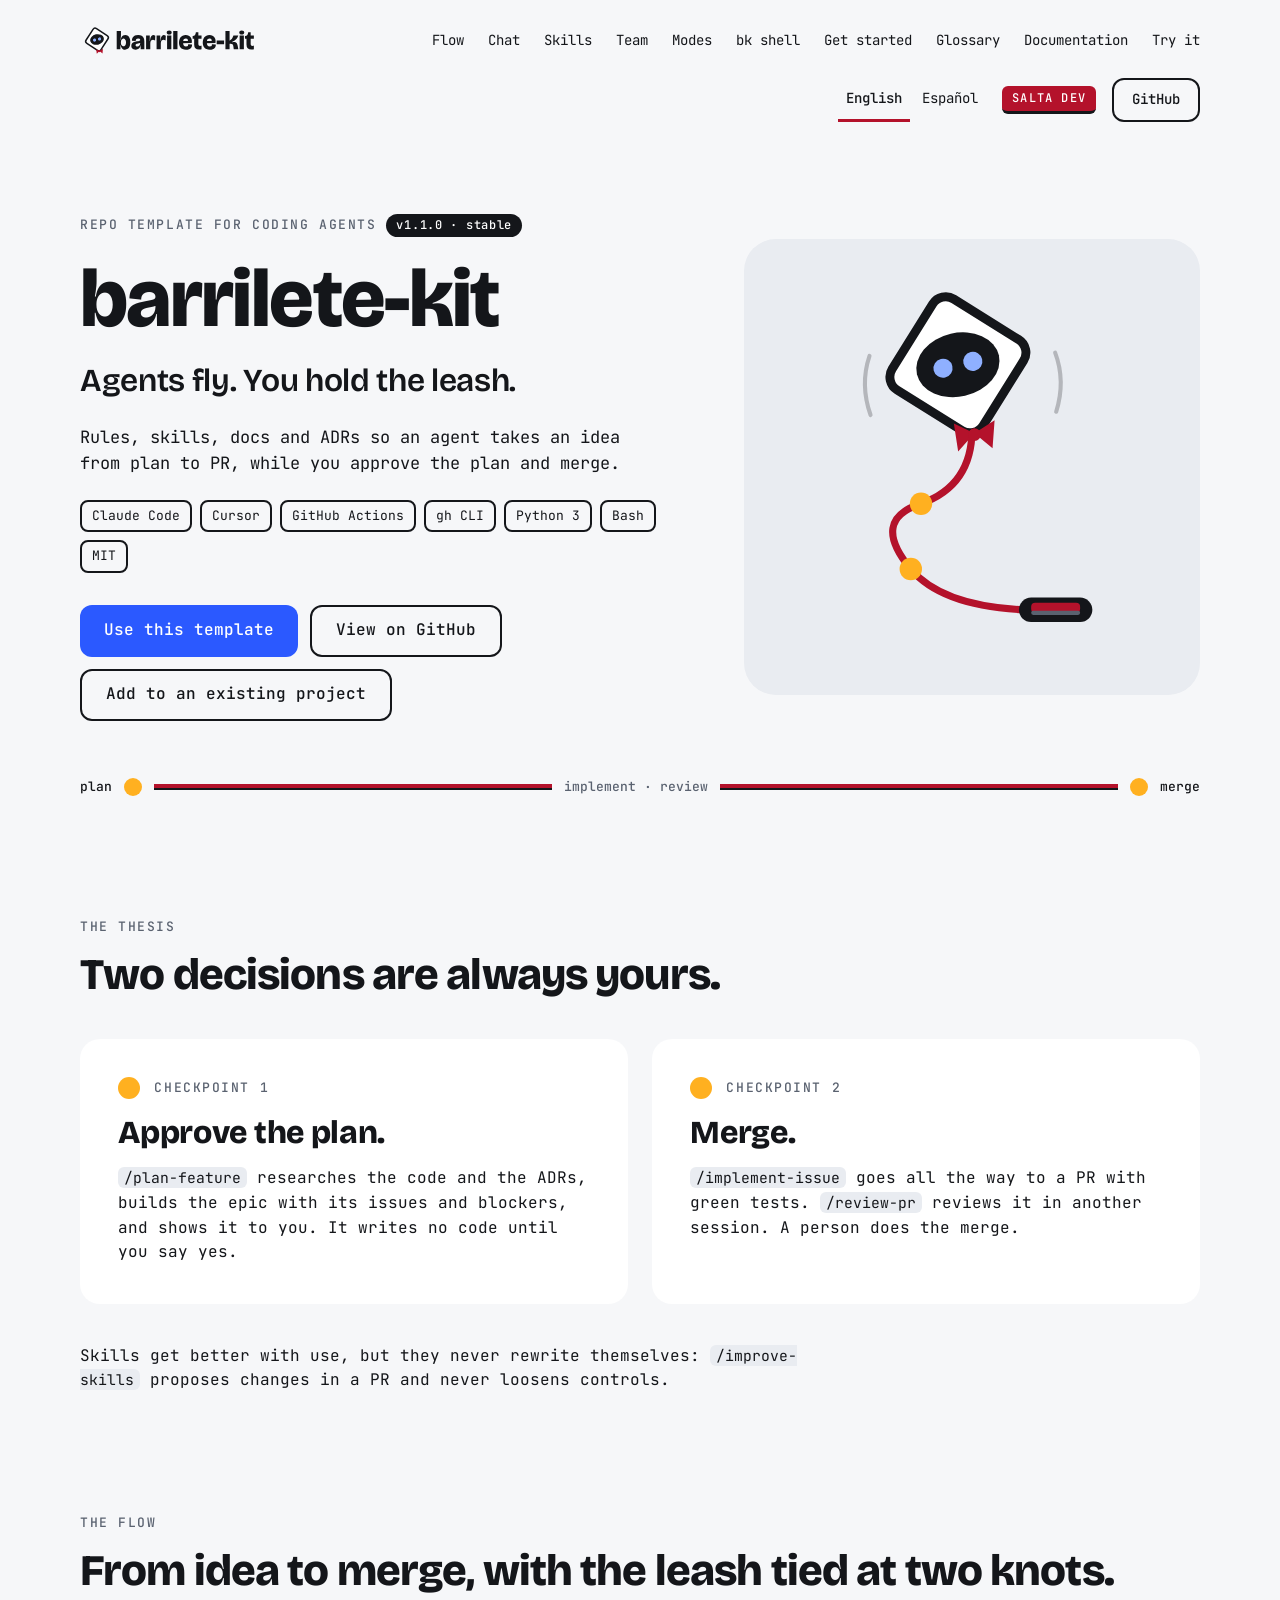
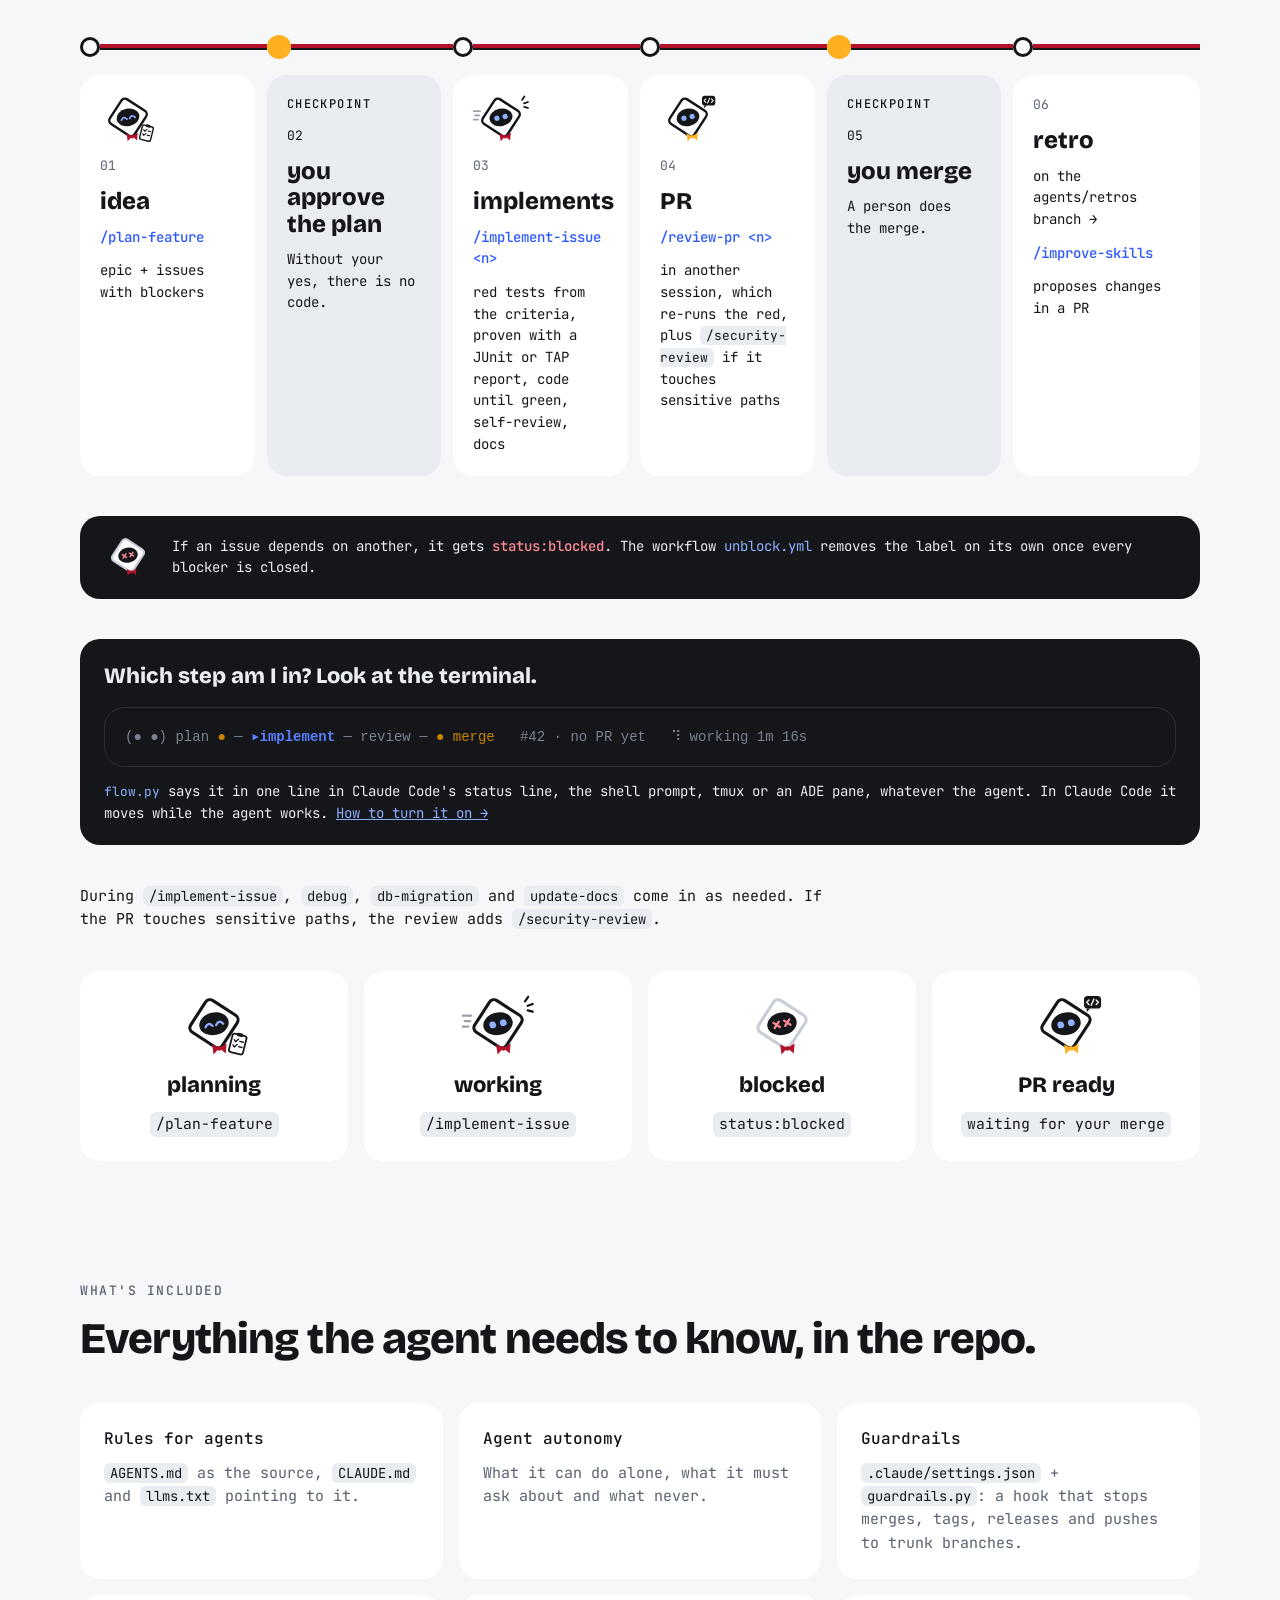
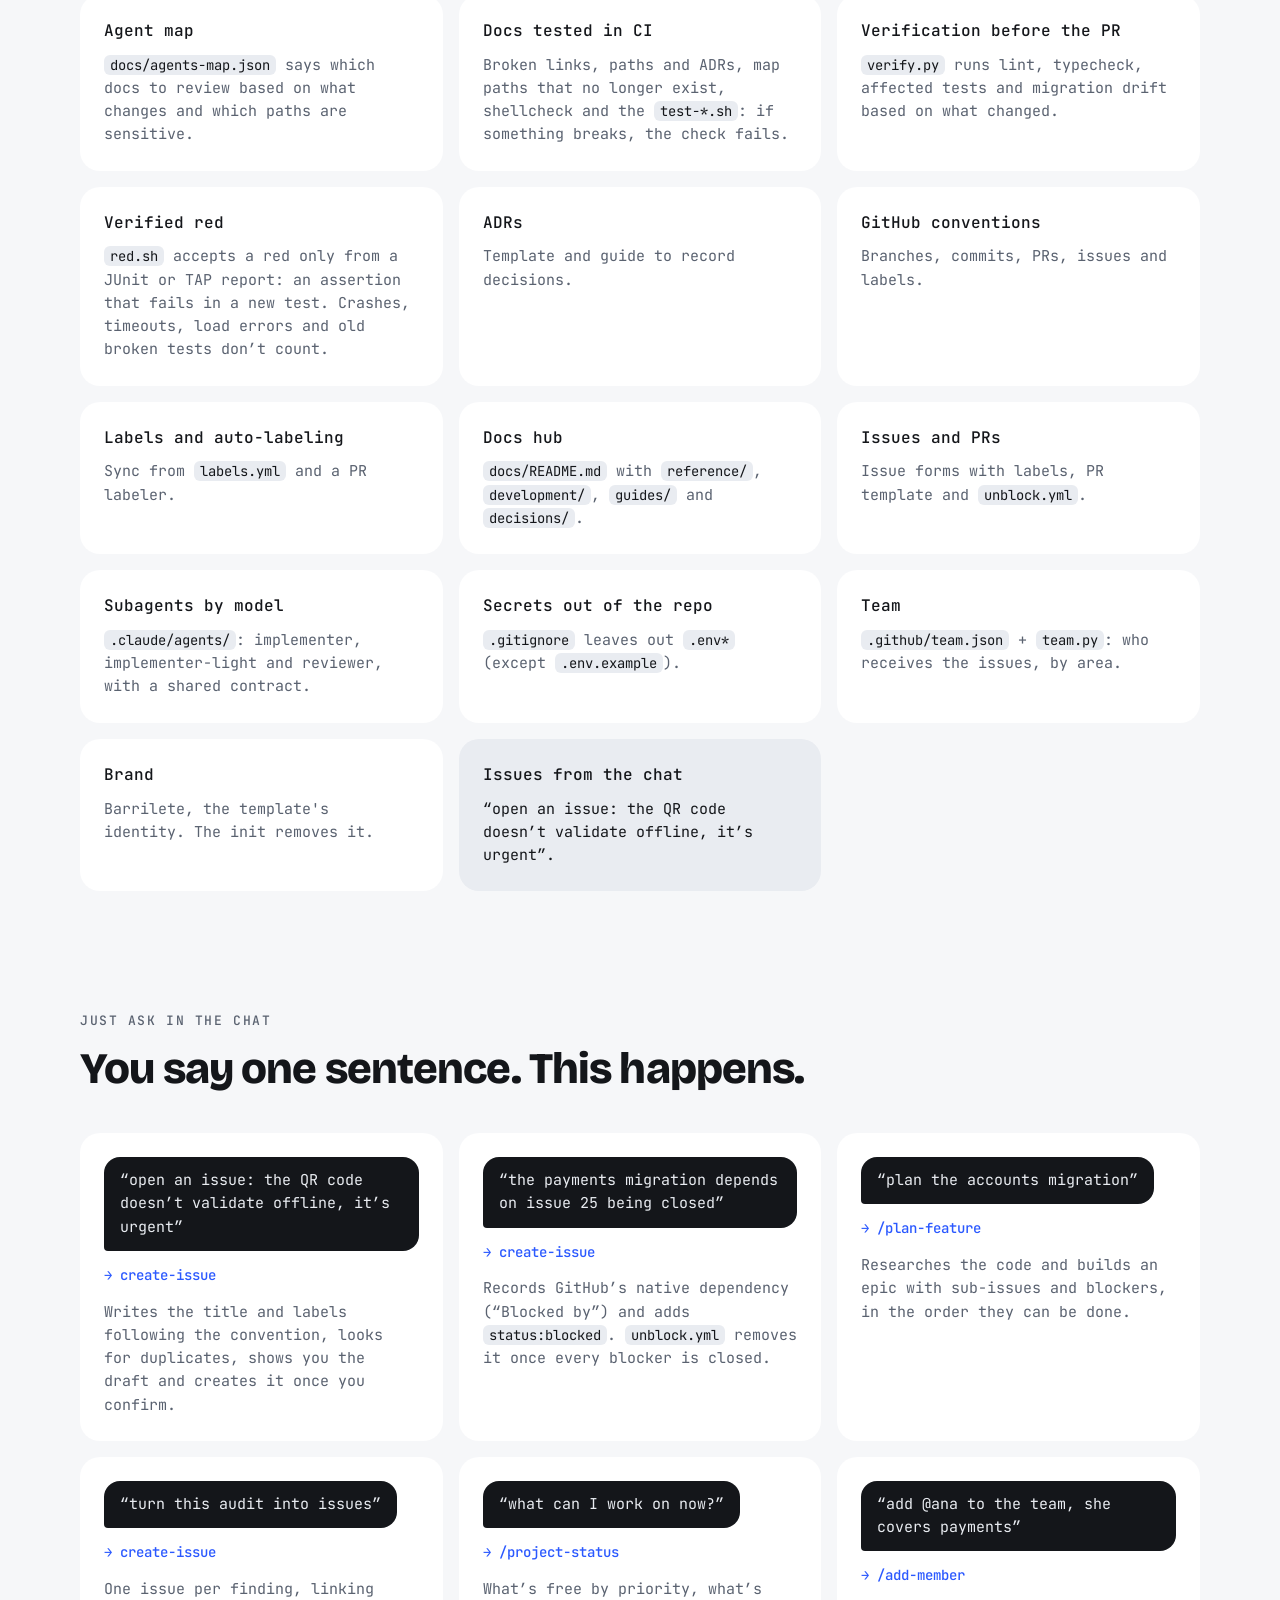
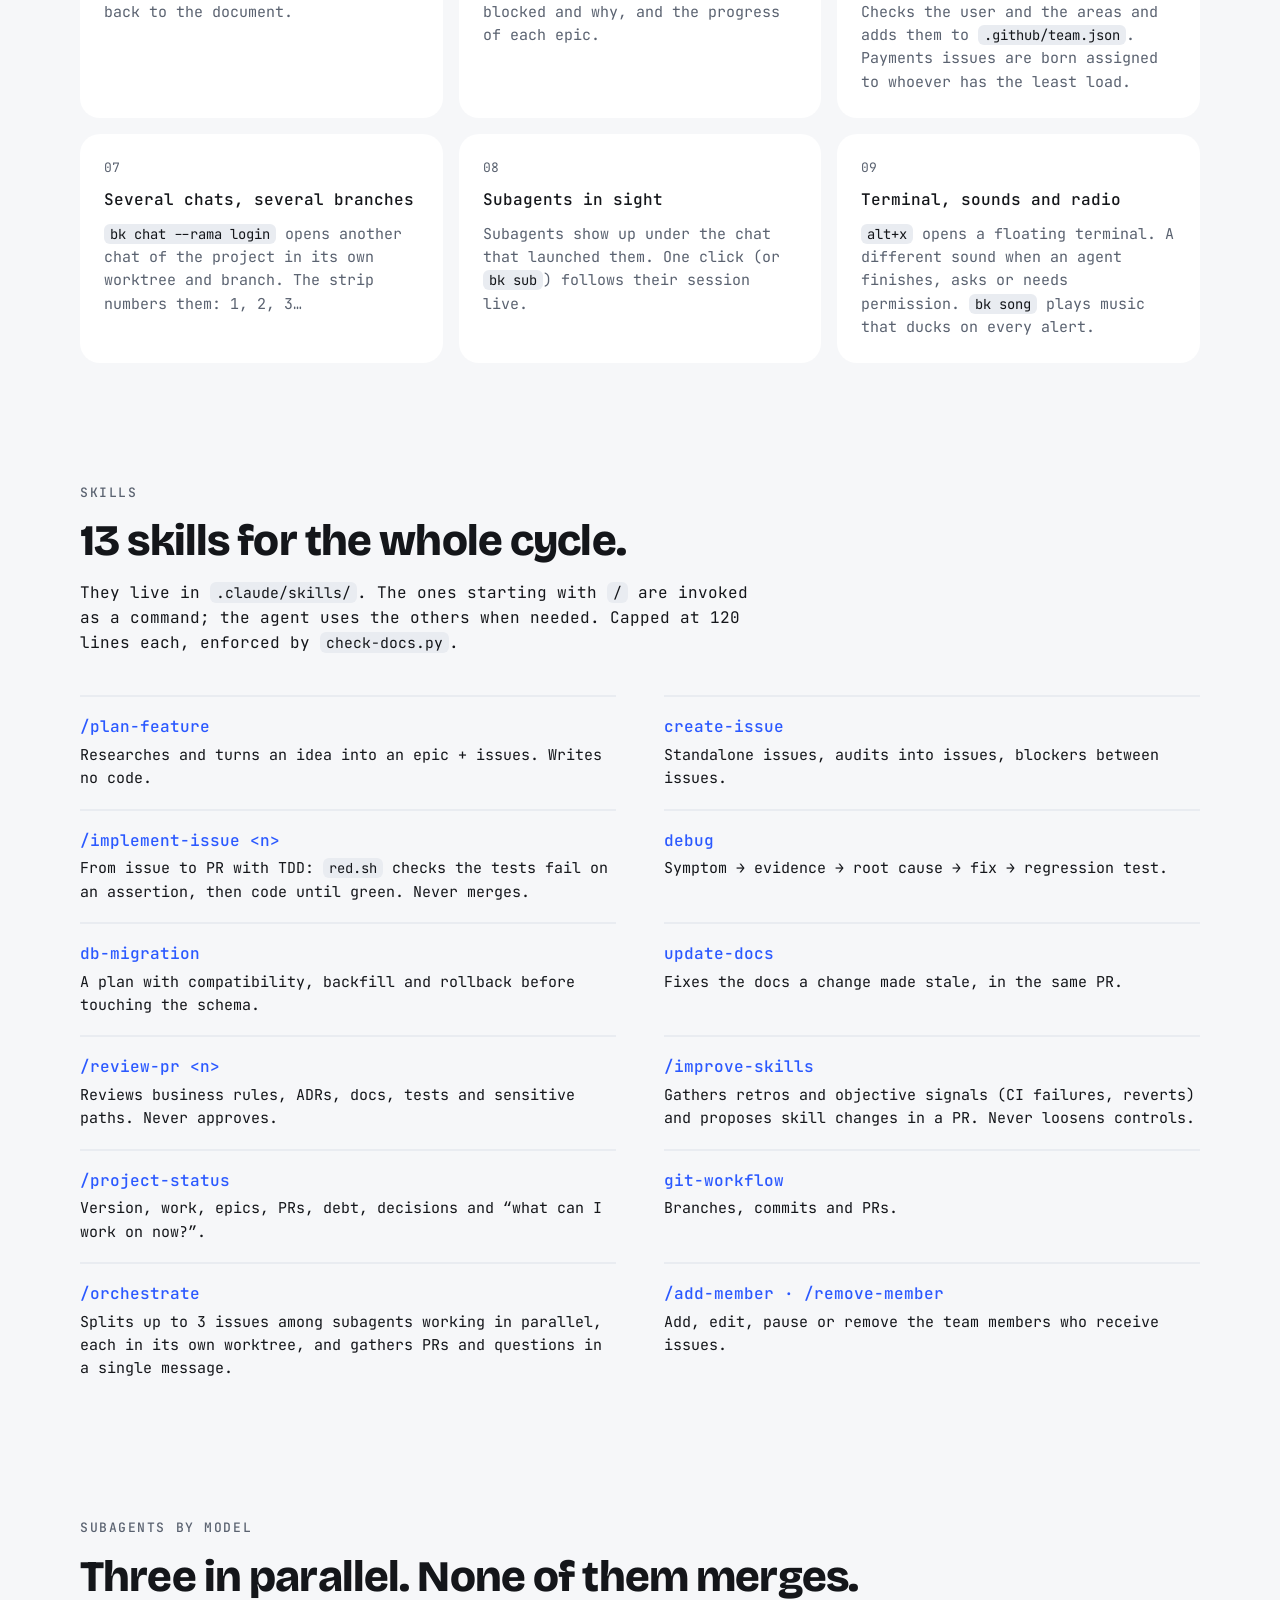
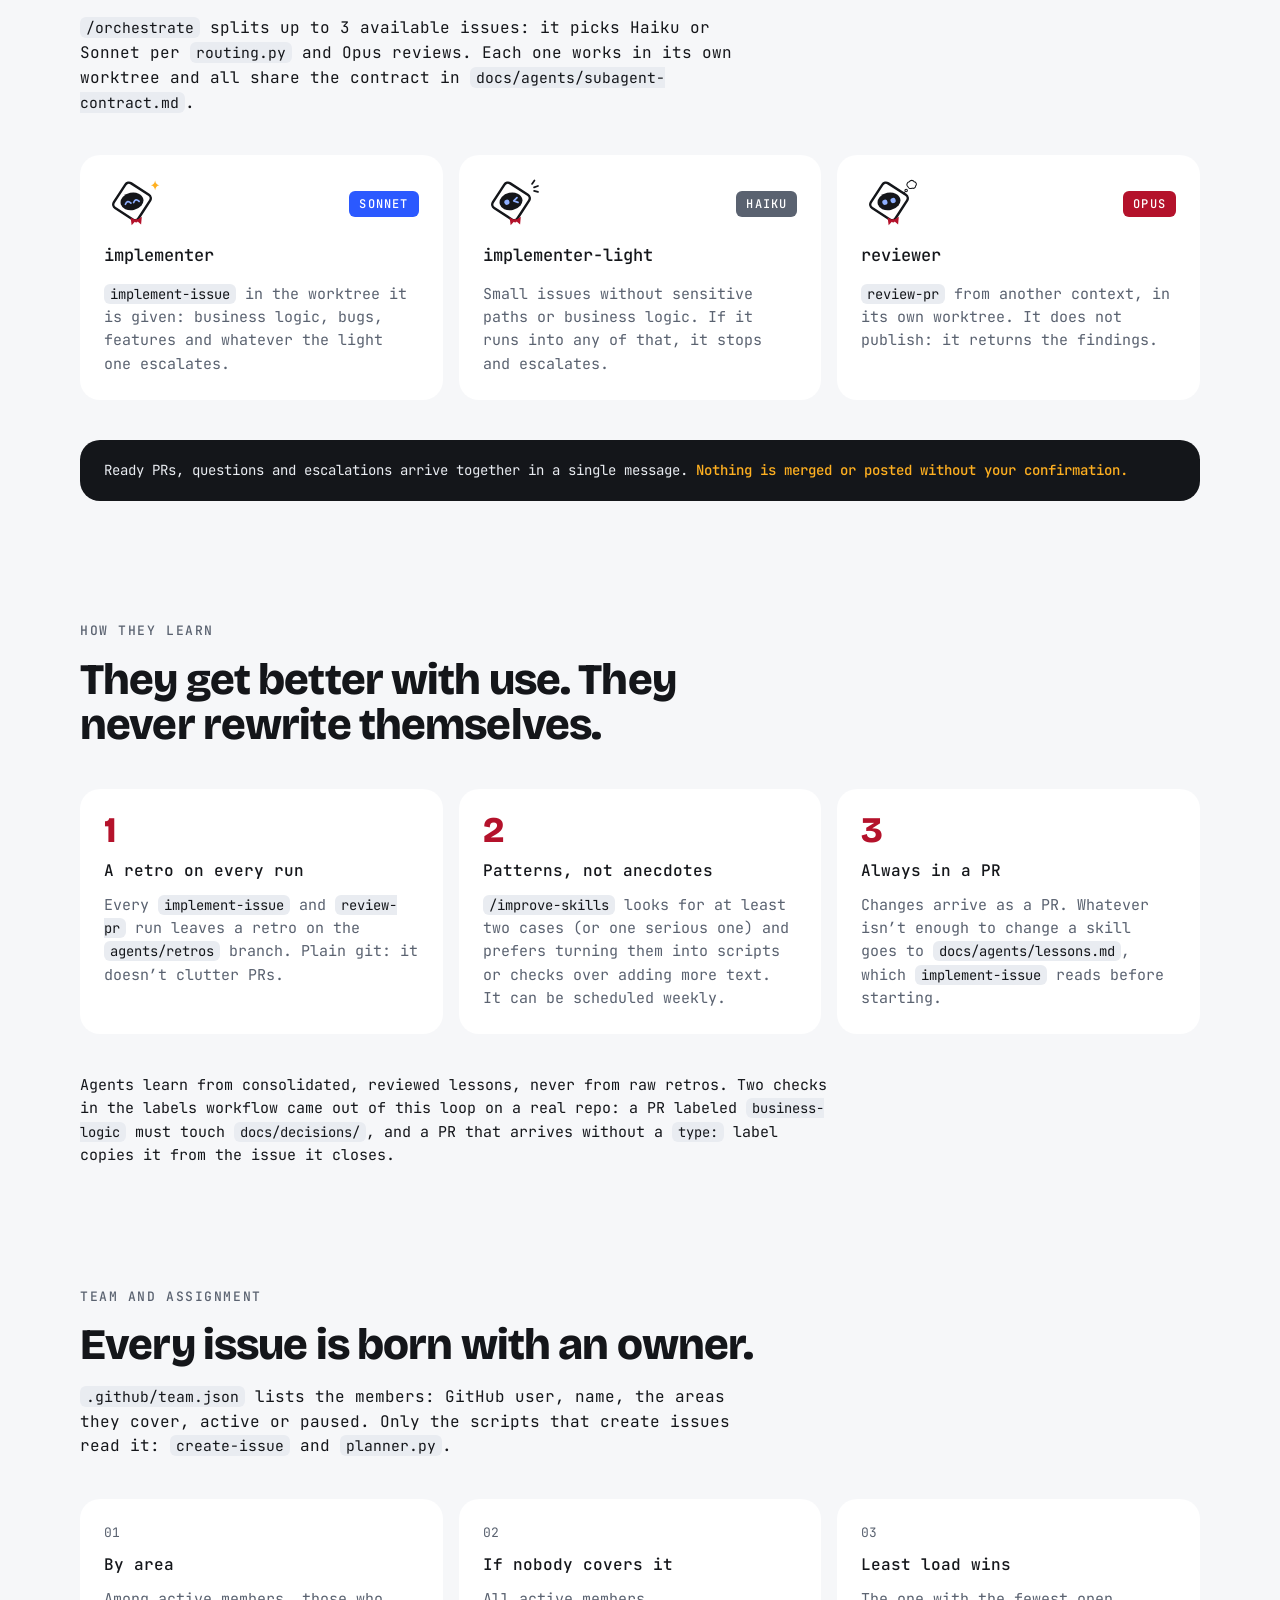
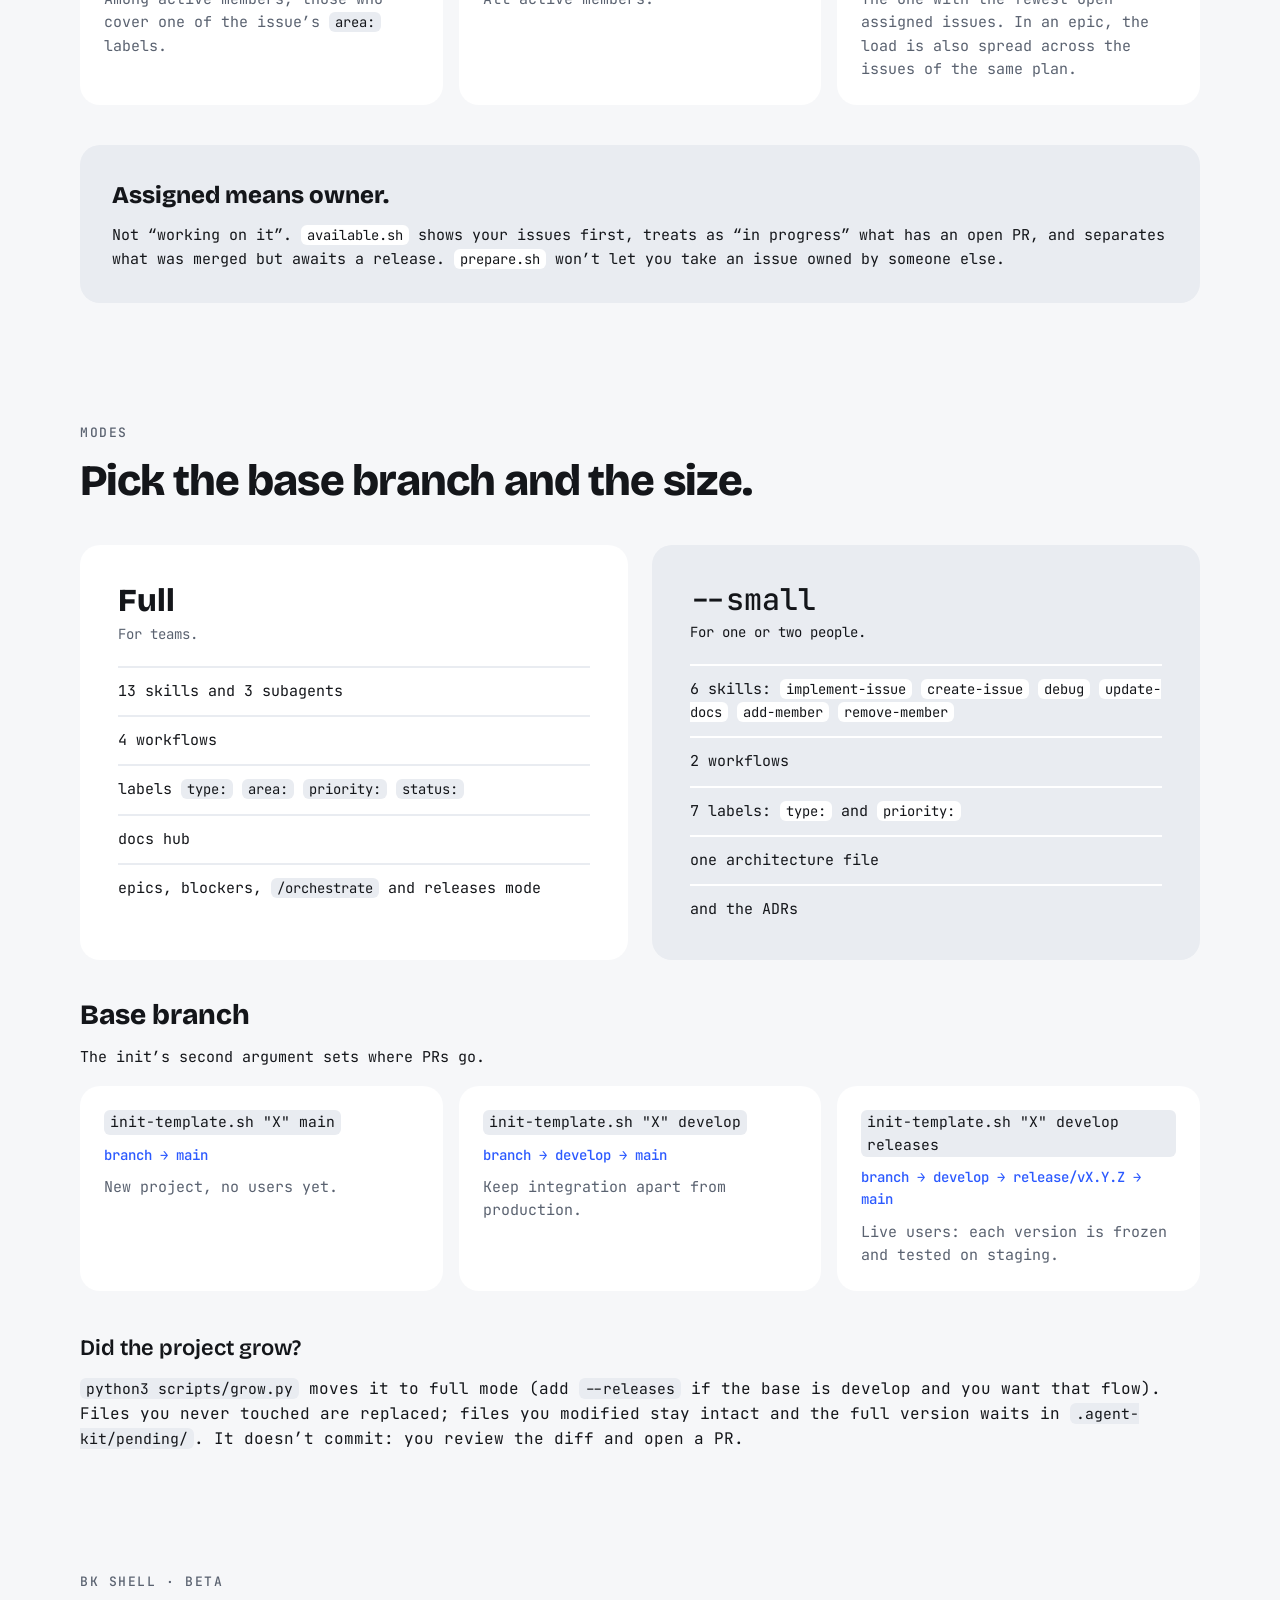
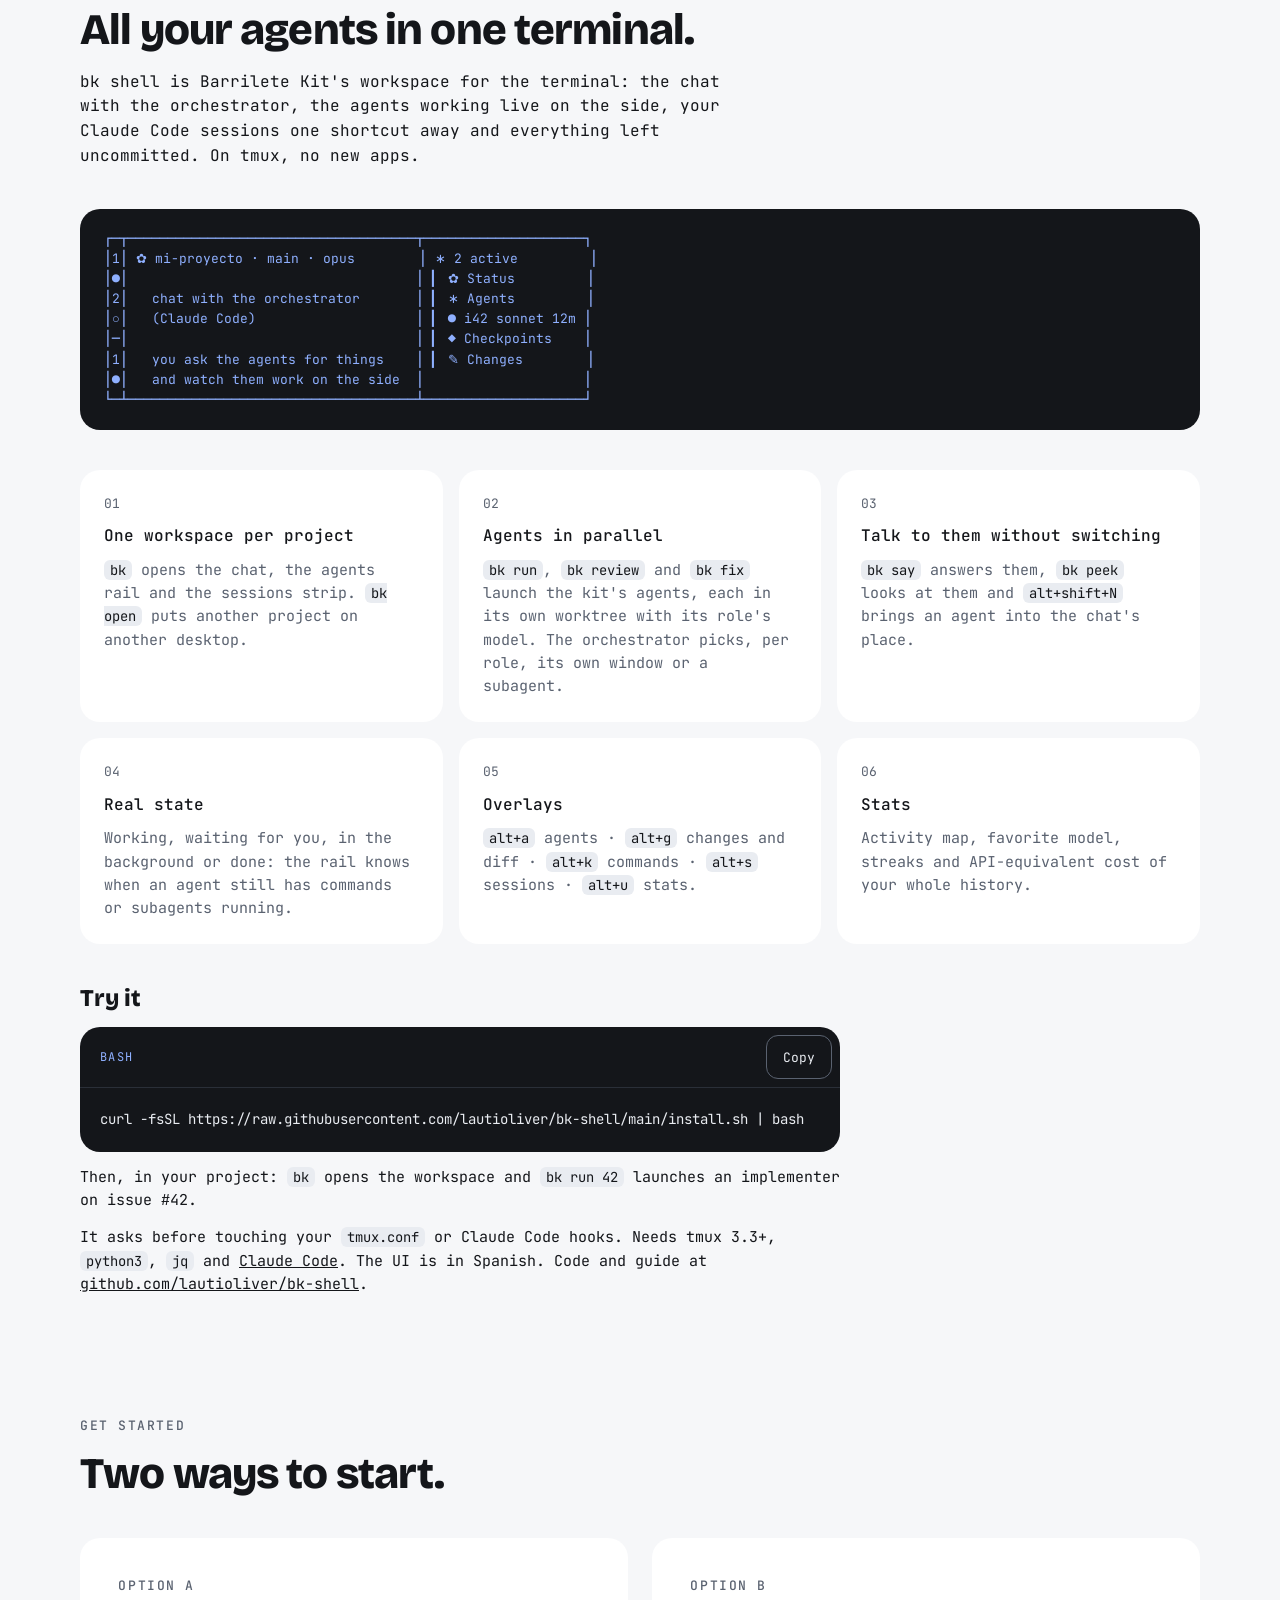
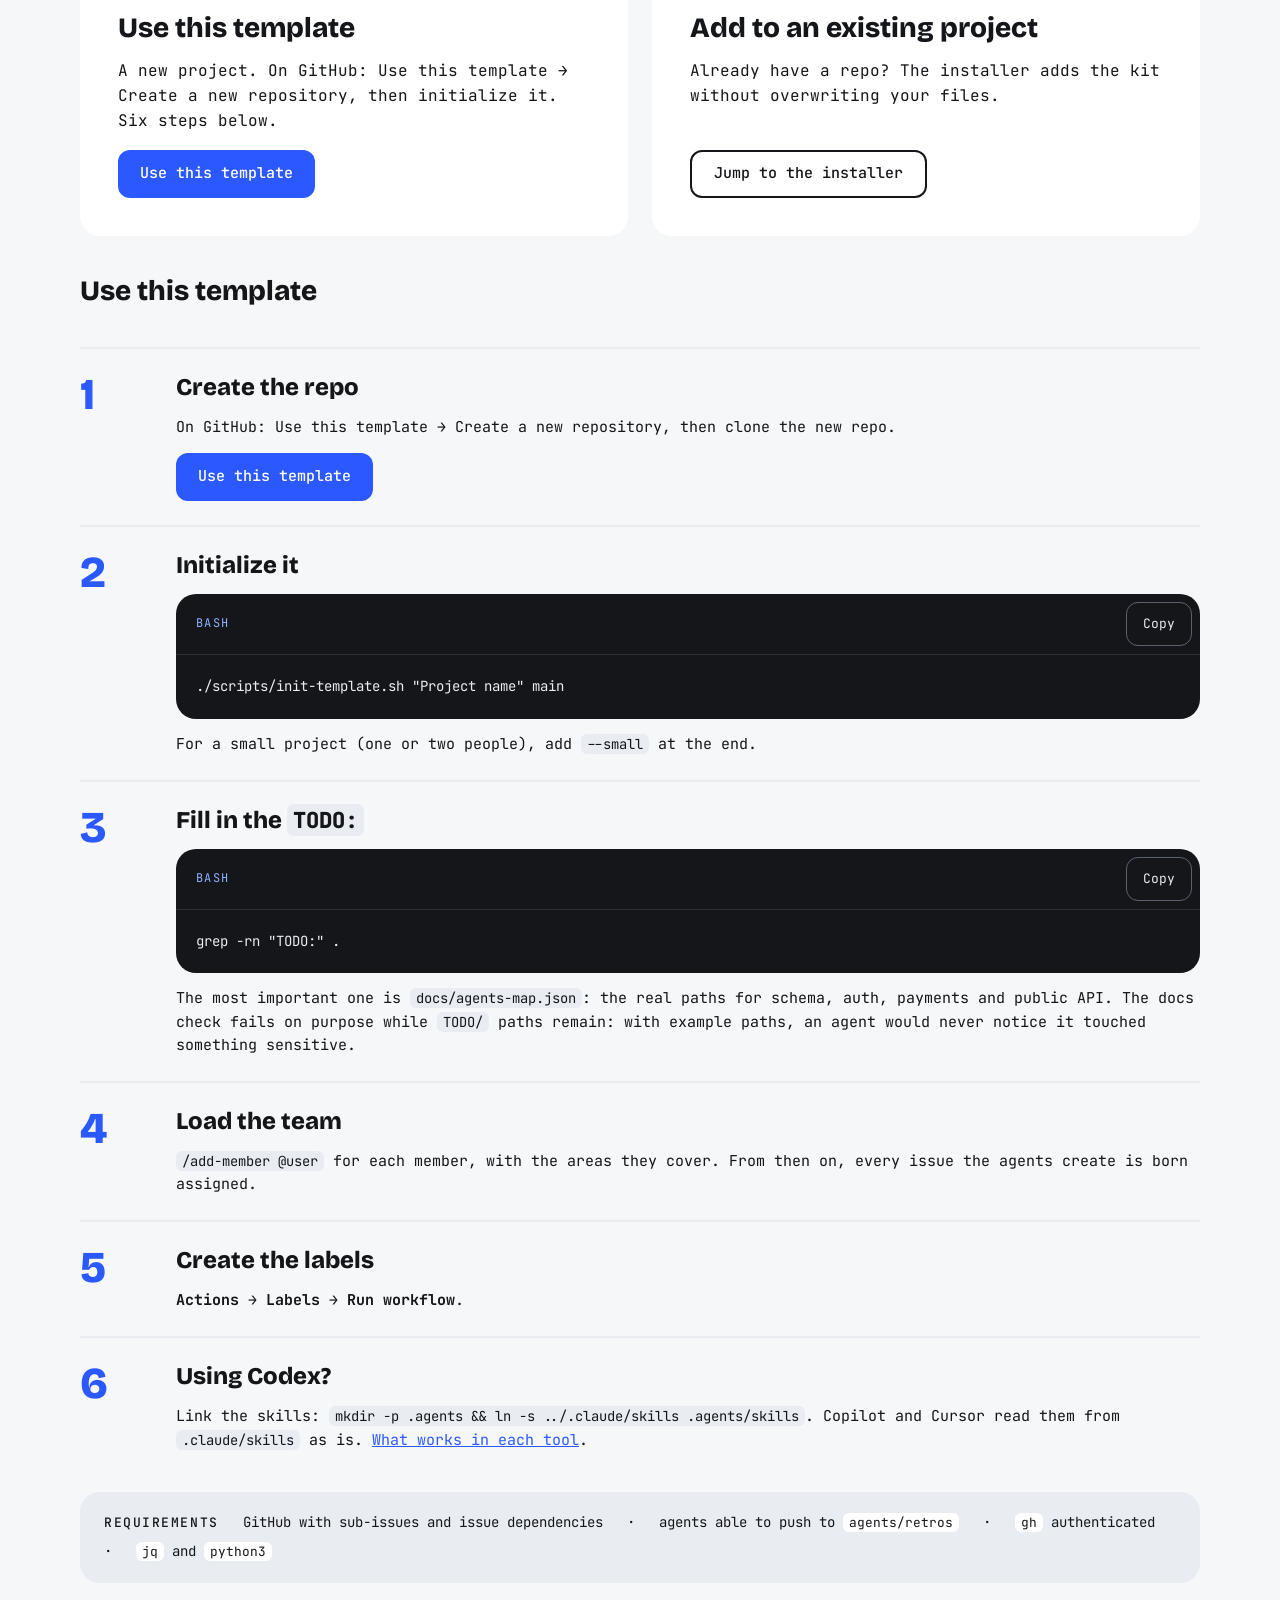
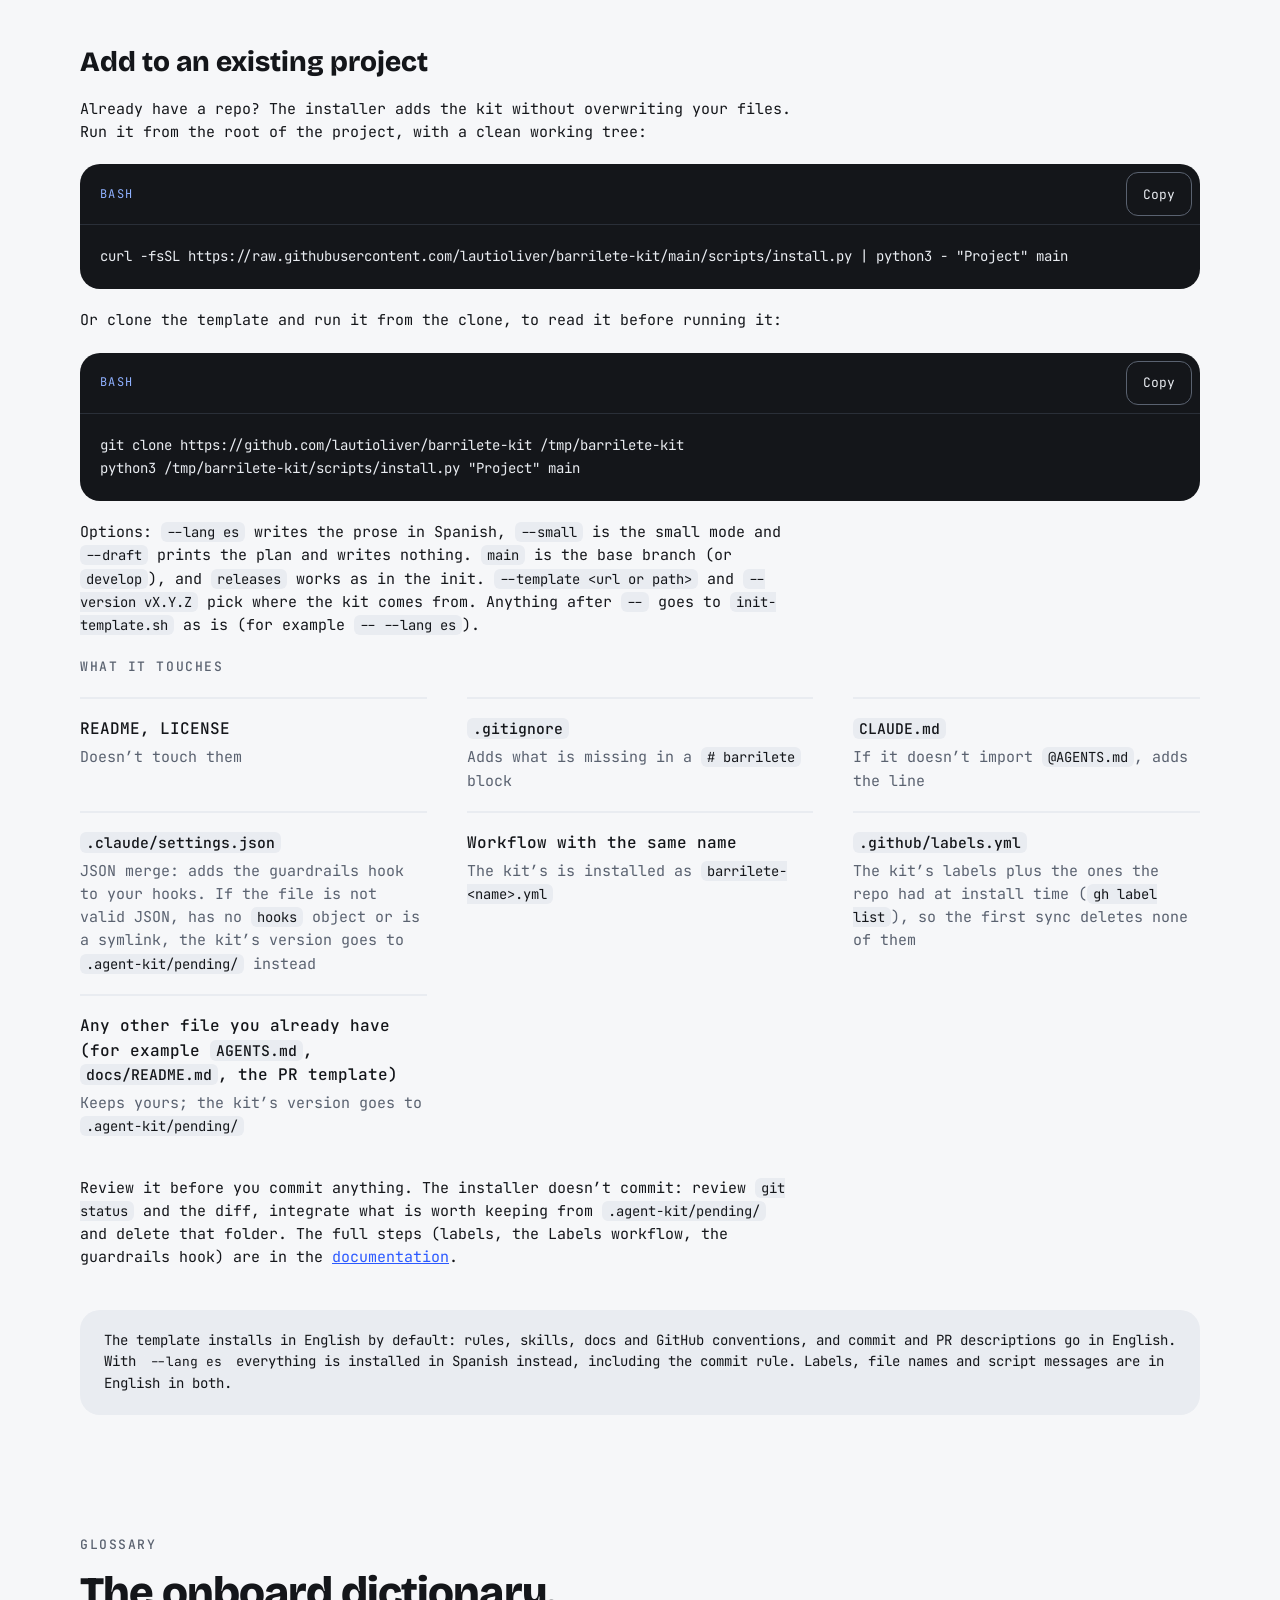
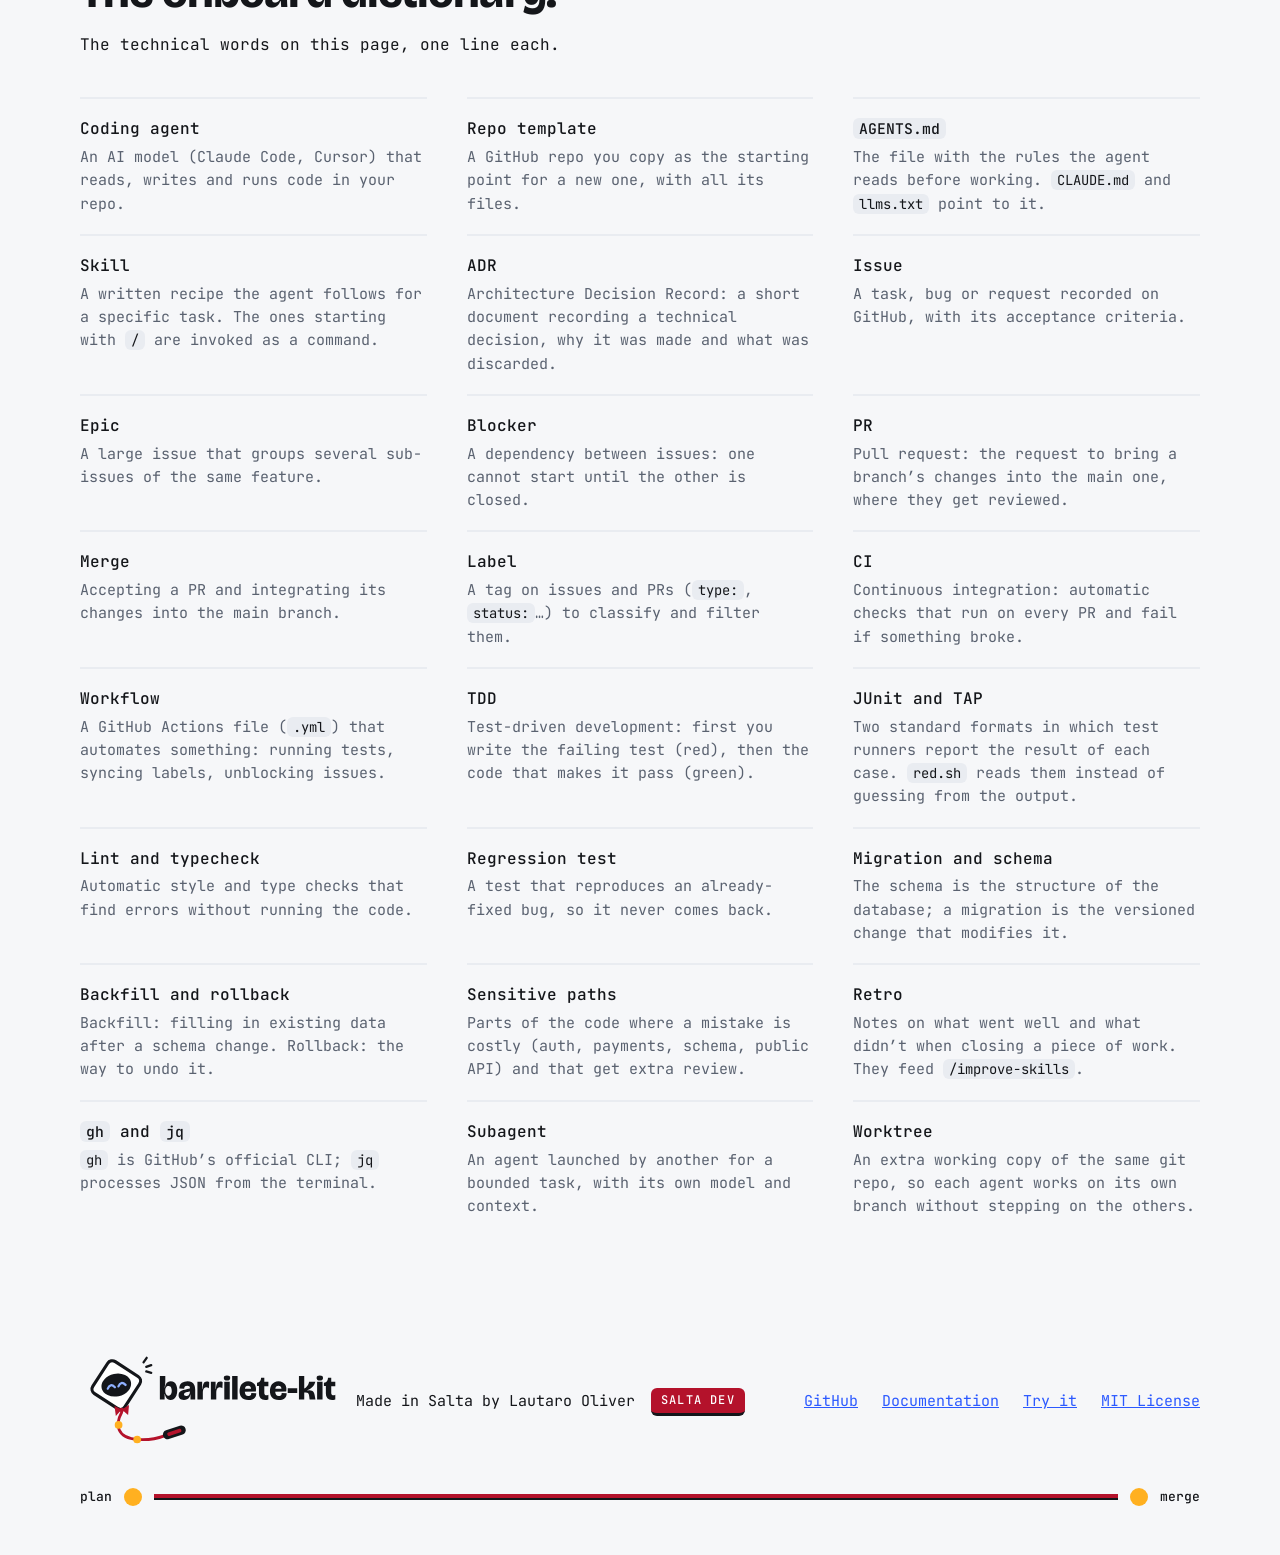
==== commit 1ad7d6c6: "bk shell en la landing: beta, modos por rol, chats por rama, subagentes, terminal, sonidos y radio (" ====
--- a/index.html
+++ b/index.html
@@ -308,7 +308,7 @@
 <div style="font-size: 13px; letter-spacing: 0.12em; text-transform: uppercase; color: var(--ink-muted); font-weight: 500">Just ask in the chat</div>
 <h2 class="reveal" style="margin: 0; font-family: var(--font-display); font-weight: 800; font-size: clamp(32px, 3.4vw, 44px); line-height: 1.05; letter-spacing: -0.02em">You say one sentence. This happens.</h2>
 </div>
-<div class="reveal" style="display: grid; grid-template-columns: repeat(auto-fit, minmax(min(100%, 340px), 1fr)); gap: 16px"><div class="card" style="background: var(--surface-raised); border-radius: 20px; padding: 24px; display: flex; flex-direction: column; gap: 10px; gap: 14px"><div style="align-self: flex-start; background: var(--ink); color: var(--surface-muted); border-radius: 16px 16px 16px 4px; padding: 12px 16px; font-size: 15px">“open an issue: the QR code doesn’t validate offline, it’s urgent”</div><div style="font-size: 14px; color: var(--accent); font-weight: 500">→ create-issue</div><p style="margin: 0; font-size: 15px; color: var(--ink-muted)">Writes the title and labels following the convention, looks for duplicates, shows you the draft and creates it once you confirm.</p></div><div class="card" style="background: var(--surface-raised); border-radius: 20px; padding: 24px; display: flex; flex-direction: column; gap: 10px; gap: 14px"><div style="align-self: flex-start; background: var(--ink); color: var(--surface-muted); border-radius: 16px 16px 16px 4px; padding: 12px 16px; font-size: 15px">“the payments migration depends on issue 25 being closed”</div><div style="font-size: 14px; color: var(--accent); font-weight: 500">→ create-issue</div><p style="margin: 0; font-size: 15px; color: var(--ink-muted)">Records GitHub’s native dependency (“Blocked by”) and adds <code>status:blocked</code>. <code>unblock.yml</code> removes it once every blocker is closed.</p></div><div class="card" style="background: var(--surface-raised); border-radius: 20px; padding: 24px; display: flex; flex-direction: column; gap: 10px; gap: 14px"><div style="align-self: flex-start; background: var(--ink); color: var(--surface-muted); border-radius: 16px 16px 16px 4px; padding: 12px 16px; font-size: 15px">“plan the accounts migration”</div><div style="font-size: 14px; color: var(--accent); font-weight: 500">→ /plan-feature</div><p style="margin: 0; font-size: 15px; color: var(--ink-muted)">Researches the code and builds an epic with sub-issues and blockers, in the order they can be done.</p></div><div class="card" style="background: var(--surface-raised); border-radius: 20px; padding: 24px; display: flex; flex-direction: column; gap: 10px; gap: 14px"><div style="align-self: flex-start; background: var(--ink); color: var(--surface-muted); border-radius: 16px 16px 16px 4px; padding: 12px 16px; font-size: 15px">“turn this audit into issues”</div><div style="font-size: 14px; color: var(--accent); font-weight: 500">→ create-issue</div><p style="margin: 0; font-size: 15px; color: var(--ink-muted)">One issue per finding, linking back to the document.</p></div><div class="card" style="background: var(--surface-raised); border-radius: 20px; padding: 24px; display: flex; flex-direction: column; gap: 10px; gap: 14px"><div style="align-self: flex-start; background: var(--ink); color: var(--surface-muted); border-radius: 16px 16px 16px 4px; padding: 12px 16px; font-size: 15px">“what can I work on now?”</div><div style="font-size: 14px; color: var(--accent); font-weight: 500">→ /project-status</div><p style="margin: 0; font-size: 15px; color: var(--ink-muted)">What’s free by priority, what’s blocked and why, and the progress of each epic.</p></div><div class="card" style="background: var(--surface-raised); border-radius: 20px; padding: 24px; display: flex; flex-direction: column; gap: 10px; gap: 14px"><div style="align-self: flex-start; background: var(--ink); color: var(--surface-muted); border-radius: 16px 16px 16px 4px; padding: 12px 16px; font-size: 15px">“add @ana to the team, she covers payments”</div><div style="font-size: 14px; color: var(--accent); font-weight: 500">→ /add-member</div><p style="margin: 0; font-size: 15px; color: var(--ink-muted)">Checks the user and the areas and adds them to <code>.github/team.json</code>. Payments issues are born assigned to whoever has the least load.</p></div></div>
+<div class="reveal" style="display: grid; grid-template-columns: repeat(auto-fit, minmax(min(100%, 340px), 1fr)); gap: 16px"><div class="card" style="background: var(--surface-raised); border-radius: 20px; padding: 24px; display: flex; flex-direction: column; gap: 10px; gap: 14px"><div style="align-self: flex-start; background: var(--ink); color: var(--surface-muted); border-radius: 16px 16px 16px 4px; padding: 12px 16px; font-size: 15px">“open an issue: the QR code doesn’t validate offline, it’s urgent”</div><div style="font-size: 14px; color: var(--accent); font-weight: 500">→ create-issue</div><p style="margin: 0; font-size: 15px; color: var(--ink-muted)">Writes the title and labels following the convention, looks for duplicates, shows you the draft and creates it once you confirm.</p></div><div class="card" style="background: var(--surface-raised); border-radius: 20px; padding: 24px; display: flex; flex-direction: column; gap: 10px; gap: 14px"><div style="align-self: flex-start; background: var(--ink); color: var(--surface-muted); border-radius: 16px 16px 16px 4px; padding: 12px 16px; font-size: 15px">“the payments migration depends on issue 25 being closed”</div><div style="font-size: 14px; color: var(--accent); font-weight: 500">→ create-issue</div><p style="margin: 0; font-size: 15px; color: var(--ink-muted)">Records GitHub’s native dependency (“Blocked by”) and adds <code>status:blocked</code>. <code>unblock.yml</code> removes it once every blocker is closed.</p></div><div class="card" style="background: var(--surface-raised); border-radius: 20px; padding: 24px; display: flex; flex-direction: column; gap: 10px; gap: 14px"><div style="align-self: flex-start; background: var(--ink); color: var(--surface-muted); border-radius: 16px 16px 16px 4px; padding: 12px 16px; font-size: 15px">“plan the accounts migration”</div><div style="font-size: 14px; color: var(--accent); font-weight: 500">→ /plan-feature</div><p style="margin: 0; font-size: 15px; color: var(--ink-muted)">Researches the code and builds an epic with sub-issues and blockers, in the order they can be done.</p></div><div class="card" style="background: var(--surface-raised); border-radius: 20px; padding: 24px; display: flex; flex-direction: column; gap: 10px; gap: 14px"><div style="align-self: flex-start; background: var(--ink); color: var(--surface-muted); border-radius: 16px 16px 16px 4px; padding: 12px 16px; font-size: 15px">“turn this audit into issues”</div><div style="font-size: 14px; color: var(--accent); font-weight: 500">→ create-issue</div><p style="margin: 0; font-size: 15px; color: var(--ink-muted)">One issue per finding, linking back to the document.</p></div><div class="card" style="background: var(--surface-raised); border-radius: 20px; padding: 24px; display: flex; flex-direction: column; gap: 10px; gap: 14px"><div style="align-self: flex-start; background: var(--ink); color: var(--surface-muted); border-radius: 16px 16px 16px 4px; padding: 12px 16px; font-size: 15px">“what can I work on now?”</div><div style="font-size: 14px; color: var(--accent); font-weight: 500">→ /project-status</div><p style="margin: 0; font-size: 15px; color: var(--ink-muted)">What’s free by priority, what’s blocked and why, and the progress of each epic.</p></div><div class="card" style="background: var(--surface-raised); border-radius: 20px; padding: 24px; display: flex; flex-direction: column; gap: 10px; gap: 14px"><div style="align-self: flex-start; background: var(--ink); color: var(--surface-muted); border-radius: 16px 16px 16px 4px; padding: 12px 16px; font-size: 15px">“add @ana to the team, she covers payments”</div><div style="font-size: 14px; color: var(--accent); font-weight: 500">→ /add-member</div><p style="margin: 0; font-size: 15px; color: var(--ink-muted)">Checks the user and the areas and adds them to <code>.github/team.json</code>. Payments issues are born assigned to whoever has the least load.</p></div><div class="card" style="background: var(--surface-raised); border-radius: 20px; padding: 24px; display: flex; flex-direction: column; gap: 10px"><div style="font-size: 13px; color: var(--ink-muted)">07</div><div style="font-weight: 500; font-size: 16px">Several chats, several branches</div><p style="margin: 0; font-size: 15px; color: var(--ink-muted)"><code>bk chat --rama login</code> opens another chat of the project in its own worktree and branch. The strip numbers them: 1, 2, 3…</p></div><div class="card" style="background: var(--surface-raised); border-radius: 20px; padding: 24px; display: flex; flex-direction: column; gap: 10px"><div style="font-size: 13px; color: var(--ink-muted)">08</div><div style="font-weight: 500; font-size: 16px">Subagents in sight</div><p style="margin: 0; font-size: 15px; color: var(--ink-muted)">Subagents show up under the chat that launched them. One click (or <code>bk sub</code>) follows their session live.</p></div><div class="card" style="background: var(--surface-raised); border-radius: 20px; padding: 24px; display: flex; flex-direction: column; gap: 10px"><div style="font-size: 13px; color: var(--ink-muted)">09</div><div style="font-weight: 500; font-size: 16px">Terminal, sounds and radio</div><p style="margin: 0; font-size: 15px; color: var(--ink-muted)"><code>alt+x</code> opens a floating terminal. A different sound when an agent finishes, asks or needs permission. <code>bk song</code> plays music that ducks on every alert.</p></div></div>
 </section>
 
 <!-- SKILLS -->
@@ -410,7 +410,7 @@
 <!-- BK SHELL -->
 <section id="bk-shell" style="max-width: 1200px; margin: 0 auto; padding: clamp(72px, 10vw, 120px) clamp(16px, 4vw, 40px) 0; box-sizing: border-box; display: flex; flex-direction: column; gap: 40px">
 <div style="display: flex; flex-direction: column; gap: 16px">
-<div style="font-size: 13px; letter-spacing: 0.12em; text-transform: uppercase; color: var(--ink-muted); font-weight: 500">bk shell · new</div>
+<div style="font-size: 13px; letter-spacing: 0.12em; text-transform: uppercase; color: var(--ink-muted); font-weight: 500">bk shell · beta</div>
 <h2 class="reveal" style="margin: 0; font-family: var(--font-display); font-weight: 800; font-size: clamp(32px, 3.4vw, 44px); line-height: 1.05; letter-spacing: -0.02em">All your agents in one terminal.</h2>
 <p style="margin: 0; font-size: 16px; max-width: 680px">bk shell is Barrilete Kit's workspace for the terminal: the chat with the orchestrator, the agents working live on the side, your Claude Code sessions one shortcut away and everything left uncommitted. On tmux, no new apps.</p>
 </div>
@@ -423,7 +423,7 @@
 │1│   you ask the agents for things    │ ▎ ✎ Changes        │
 │●│   and watch them work on the side  │                    │
 └─┴────────────────────────────────────┴────────────────────┘</span></pre></div>
-<div class="reveal" style="display: grid; grid-template-columns: repeat(auto-fit, minmax(min(100%, 280px), 1fr)); gap: 16px"><div class="card" style="background: var(--surface-raised); border-radius: 20px; padding: 24px; display: flex; flex-direction: column; gap: 10px"><div style="font-size: 13px; color: var(--ink-muted)">01</div><div style="font-weight: 500; font-size: 16px">One workspace per project</div><p style="margin: 0; font-size: 15px; color: var(--ink-muted)"><code>bk</code> opens the chat, the agents rail and the sessions strip. <code>bk open</code> puts another project on another desktop.</p></div><div class="card" style="background: var(--surface-raised); border-radius: 20px; padding: 24px; display: flex; flex-direction: column; gap: 10px"><div style="font-size: 13px; color: var(--ink-muted)">02</div><div style="font-weight: 500; font-size: 16px">Agents in parallel</div><p style="margin: 0; font-size: 15px; color: var(--ink-muted)"><code>bk run</code>, <code>bk review</code> and <code>bk fix</code> launch the kit's agents, each in its own worktree with its role's model.</p></div><div class="card" style="background: var(--surface-raised); border-radius: 20px; padding: 24px; display: flex; flex-direction: column; gap: 10px"><div style="font-size: 13px; color: var(--ink-muted)">03</div><div style="font-weight: 500; font-size: 16px">Talk to them without switching</div><p style="margin: 0; font-size: 15px; color: var(--ink-muted)"><code>bk say</code> answers them, <code>bk peek</code> looks at them and <code>alt+shift+N</code> brings an agent into the chat's place.</p></div><div class="card" style="background: var(--surface-raised); border-radius: 20px; padding: 24px; display: flex; flex-direction: column; gap: 10px"><div style="font-size: 13px; color: var(--ink-muted)">04</div><div style="font-weight: 500; font-size: 16px">Real state</div><p style="margin: 0; font-size: 15px; color: var(--ink-muted)">Working, waiting for you, in the background or done: the rail knows when an agent still has commands or subagents running.</p></div><div class="card" style="background: var(--surface-raised); border-radius: 20px; padding: 24px; display: flex; flex-direction: column; gap: 10px"><div style="font-size: 13px; color: var(--ink-muted)">05</div><div style="font-weight: 500; font-size: 16px">Overlays</div><p style="margin: 0; font-size: 15px; color: var(--ink-muted)"><code>alt+a</code> agents · <code>alt+g</code> changes and diff · <code>alt+k</code> commands · <code>alt+s</code> sessions · <code>alt+u</code> stats.</p></div><div class="card" style="background: var(--surface-raised); border-radius: 20px; padding: 24px; display: flex; flex-direction: column; gap: 10px"><div style="font-size: 13px; color: var(--ink-muted)">06</div><div style="font-weight: 500; font-size: 16px">Stats</div><p style="margin: 0; font-size: 15px; color: var(--ink-muted)">Activity map, favorite model, streaks and API-equivalent cost of your whole history.</p></div></div>
+<div class="reveal" style="display: grid; grid-template-columns: repeat(auto-fit, minmax(min(100%, 280px), 1fr)); gap: 16px"><div class="card" style="background: var(--surface-raised); border-radius: 20px; padding: 24px; display: flex; flex-direction: column; gap: 10px"><div style="font-size: 13px; color: var(--ink-muted)">01</div><div style="font-weight: 500; font-size: 16px">One workspace per project</div><p style="margin: 0; font-size: 15px; color: var(--ink-muted)"><code>bk</code> opens the chat, the agents rail and the sessions strip. <code>bk open</code> puts another project on another desktop.</p></div><div class="card" style="background: var(--surface-raised); border-radius: 20px; padding: 24px; display: flex; flex-direction: column; gap: 10px"><div style="font-size: 13px; color: var(--ink-muted)">02</div><div style="font-weight: 500; font-size: 16px">Agents in parallel</div><p style="margin: 0; font-size: 15px; color: var(--ink-muted)"><code>bk run</code>, <code>bk review</code> and <code>bk fix</code> launch the kit's agents, each in its own worktree with its role's model. The orchestrator picks, per role, its own window or a subagent.</p></div><div class="card" style="background: var(--surface-raised); border-radius: 20px; padding: 24px; display: flex; flex-direction: column; gap: 10px"><div style="font-size: 13px; color: var(--ink-muted)">03</div><div style="font-weight: 500; font-size: 16px">Talk to them without switching</div><p style="margin: 0; font-size: 15px; color: var(--ink-muted)"><code>bk say</code> answers them, <code>bk peek</code> looks at them and <code>alt+shift+N</code> brings an agent into the chat's place.</p></div><div class="card" style="background: var(--surface-raised); border-radius: 20px; padding: 24px; display: flex; flex-direction: column; gap: 10px"><div style="font-size: 13px; color: var(--ink-muted)">04</div><div style="font-weight: 500; font-size: 16px">Real state</div><p style="margin: 0; font-size: 15px; color: var(--ink-muted)">Working, waiting for you, in the background or done: the rail knows when an agent still has commands or subagents running.</p></div><div class="card" style="background: var(--surface-raised); border-radius: 20px; padding: 24px; display: flex; flex-direction: column; gap: 10px"><div style="font-size: 13px; color: var(--ink-muted)">05</div><div style="font-weight: 500; font-size: 16px">Overlays</div><p style="margin: 0; font-size: 15px; color: var(--ink-muted)"><code>alt+a</code> agents · <code>alt+g</code> changes and diff · <code>alt+k</code> commands · <code>alt+s</code> sessions · <code>alt+u</code> stats.</p></div><div class="card" style="background: var(--surface-raised); border-radius: 20px; padding: 24px; display: flex; flex-direction: column; gap: 10px"><div style="font-size: 13px; color: var(--ink-muted)">06</div><div style="font-weight: 500; font-size: 16px">Stats</div><p style="margin: 0; font-size: 15px; color: var(--ink-muted)">Activity map, favorite model, streaks and API-equivalent cost of your whole history.</p></div></div>
 <div style="display: flex; flex-direction: column; gap: 14px; max-width: 760px">
 <h3 style="margin: 0; font-family: var(--font-display); font-weight: 800; font-size: 24px; line-height: 1.2">Try it</h3>
 <div style="background: var(--ink); border-radius: 20px; overflow: hidden">
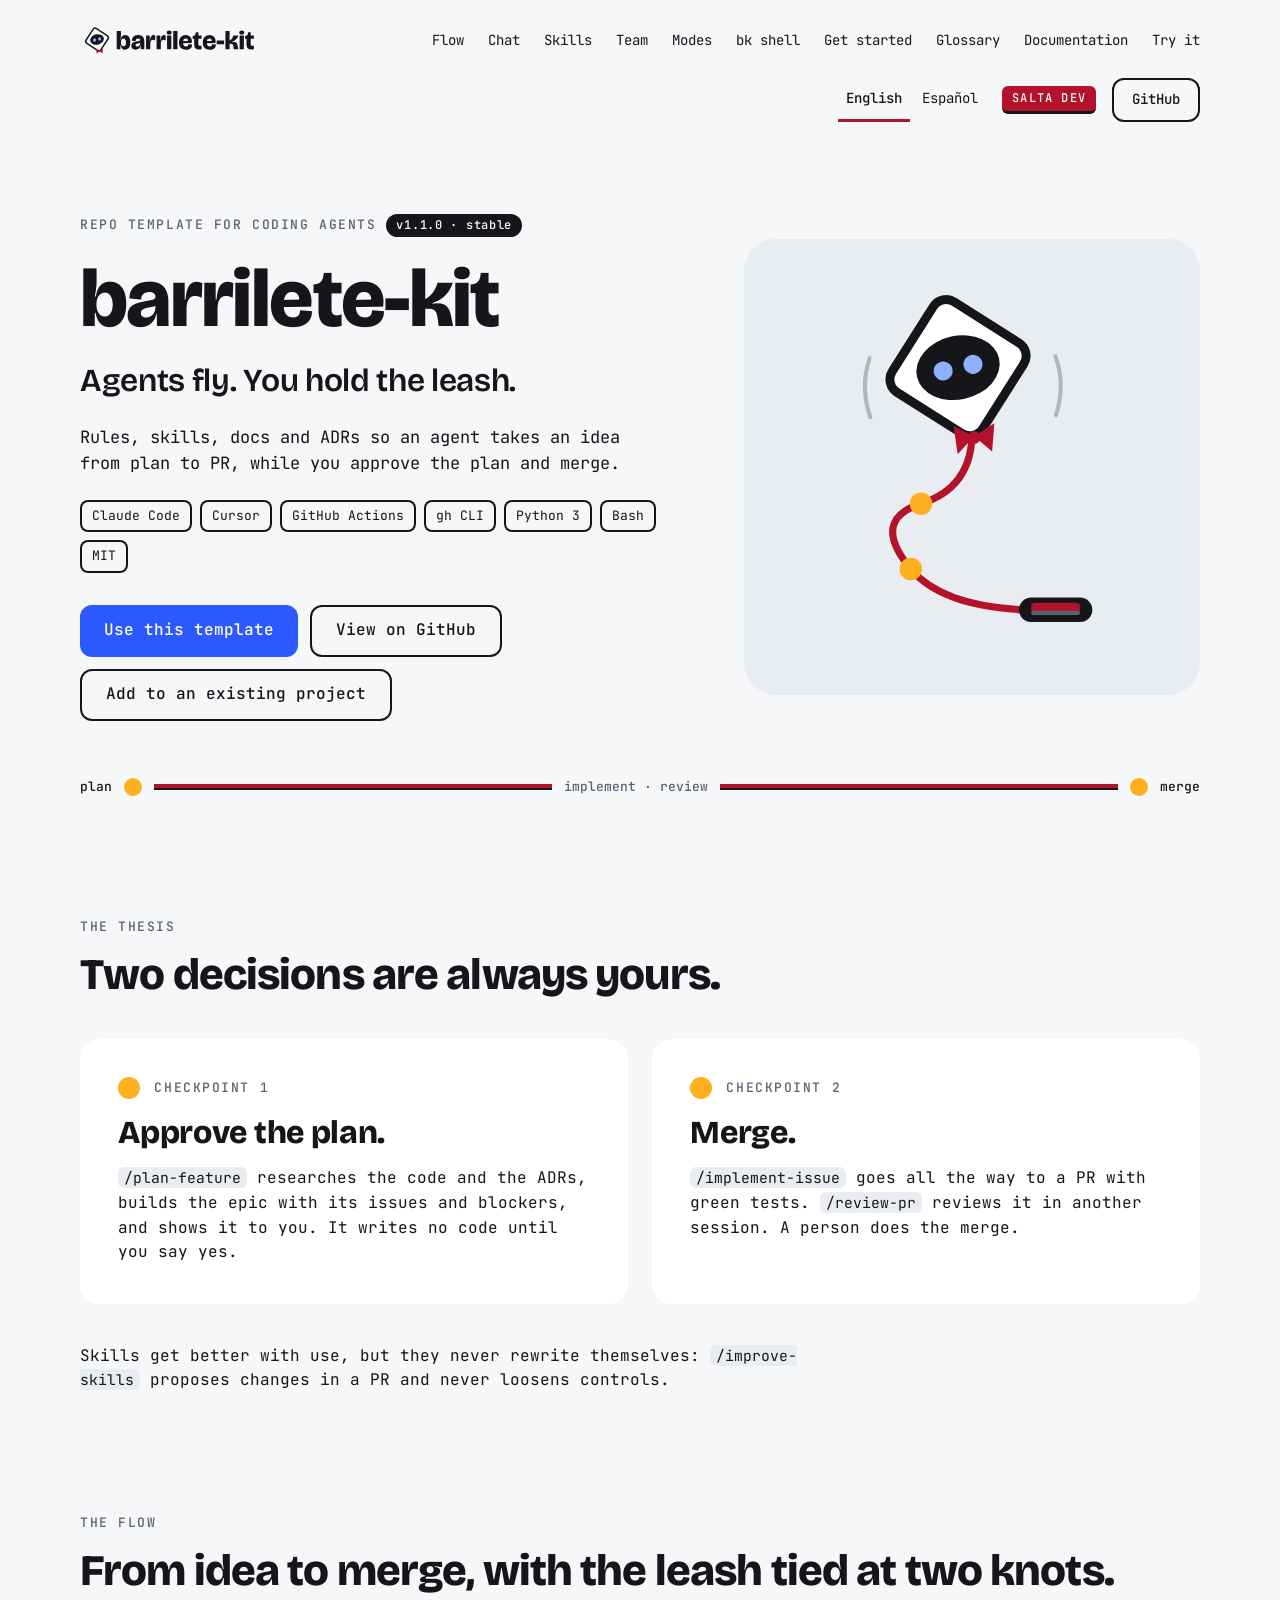
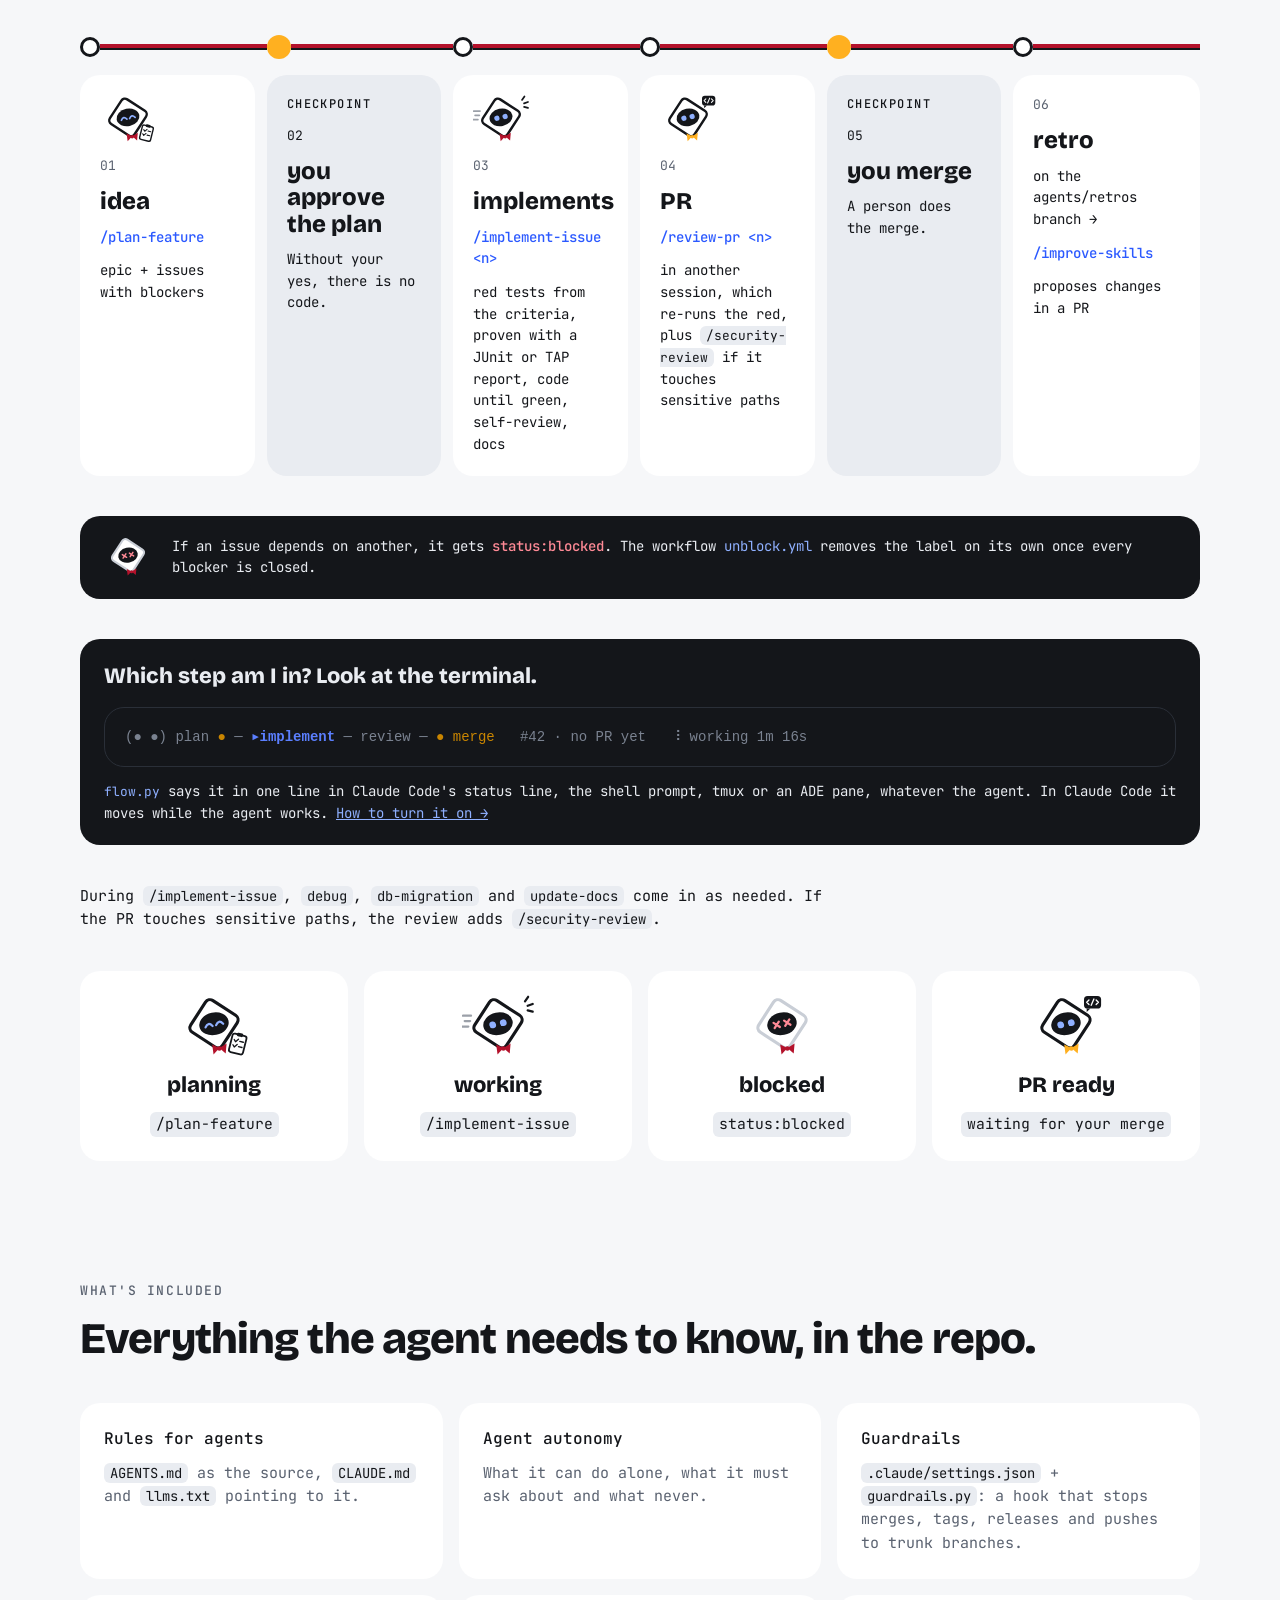
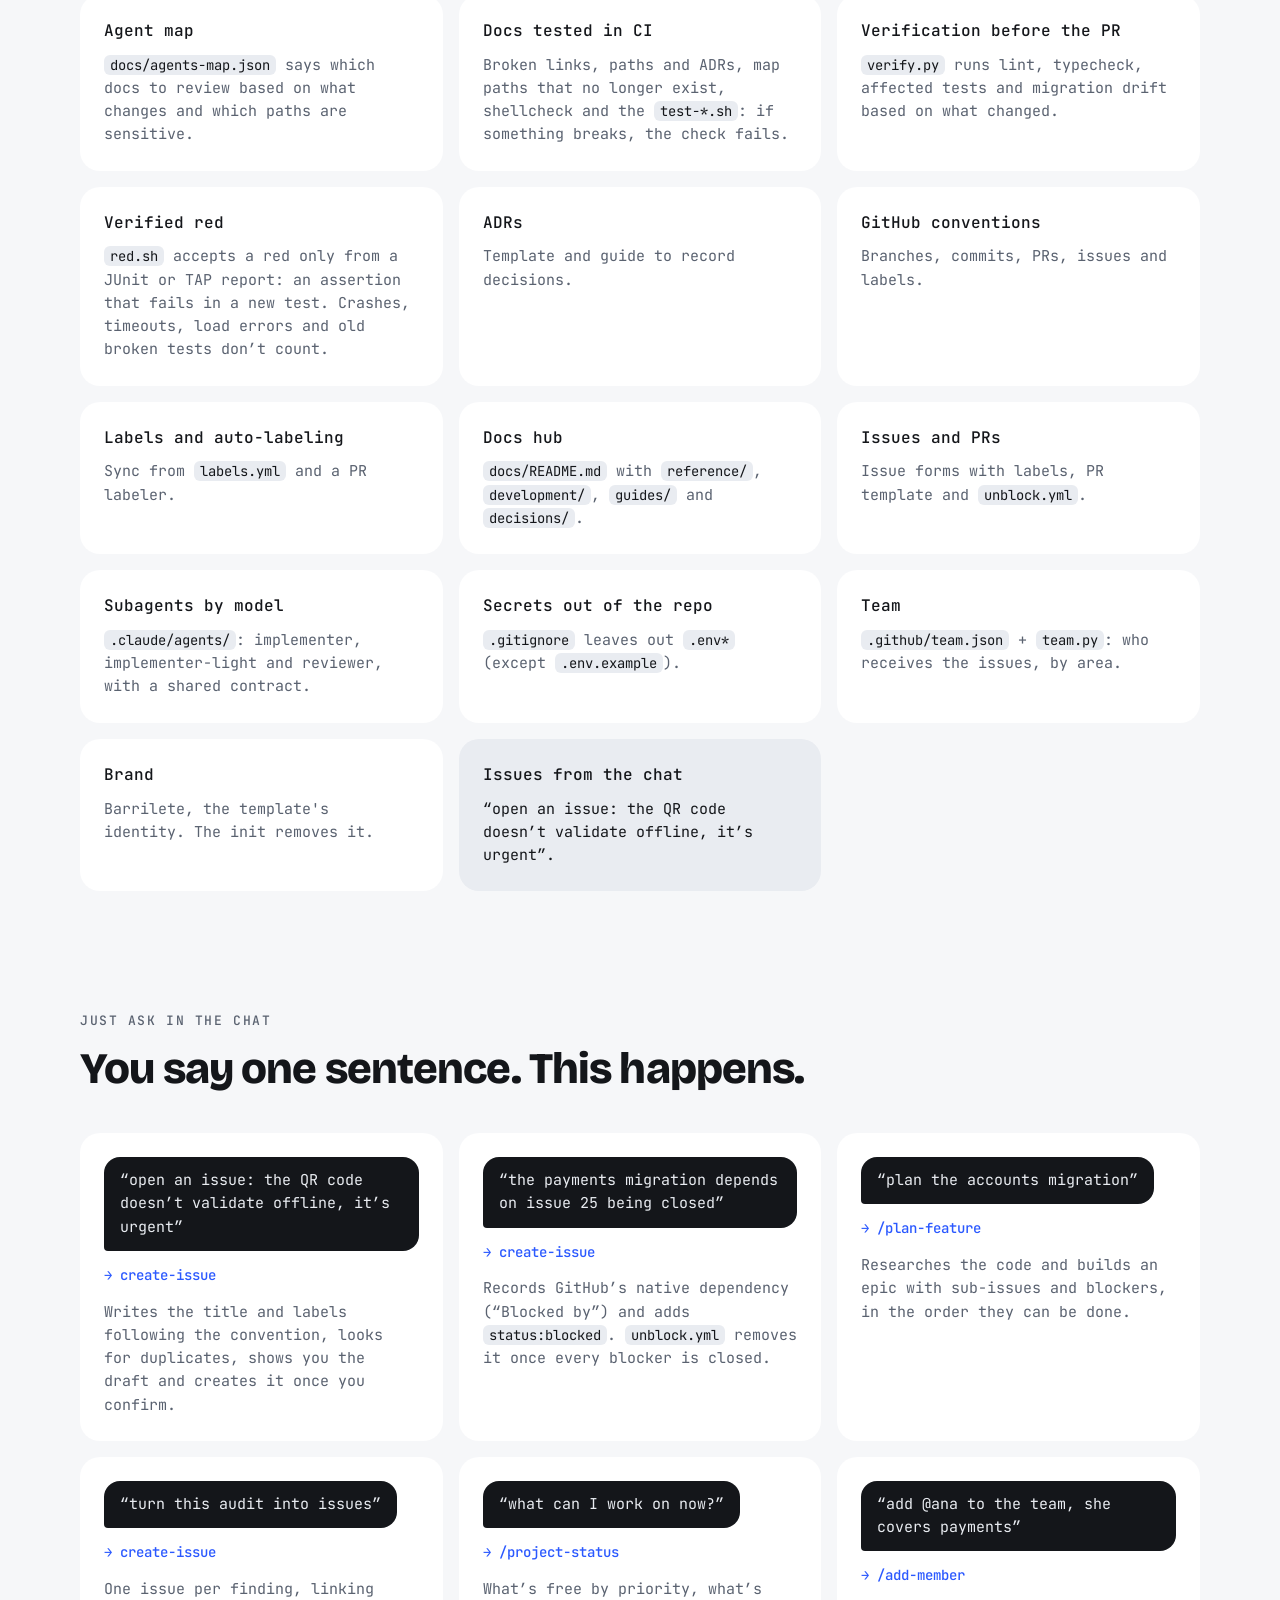
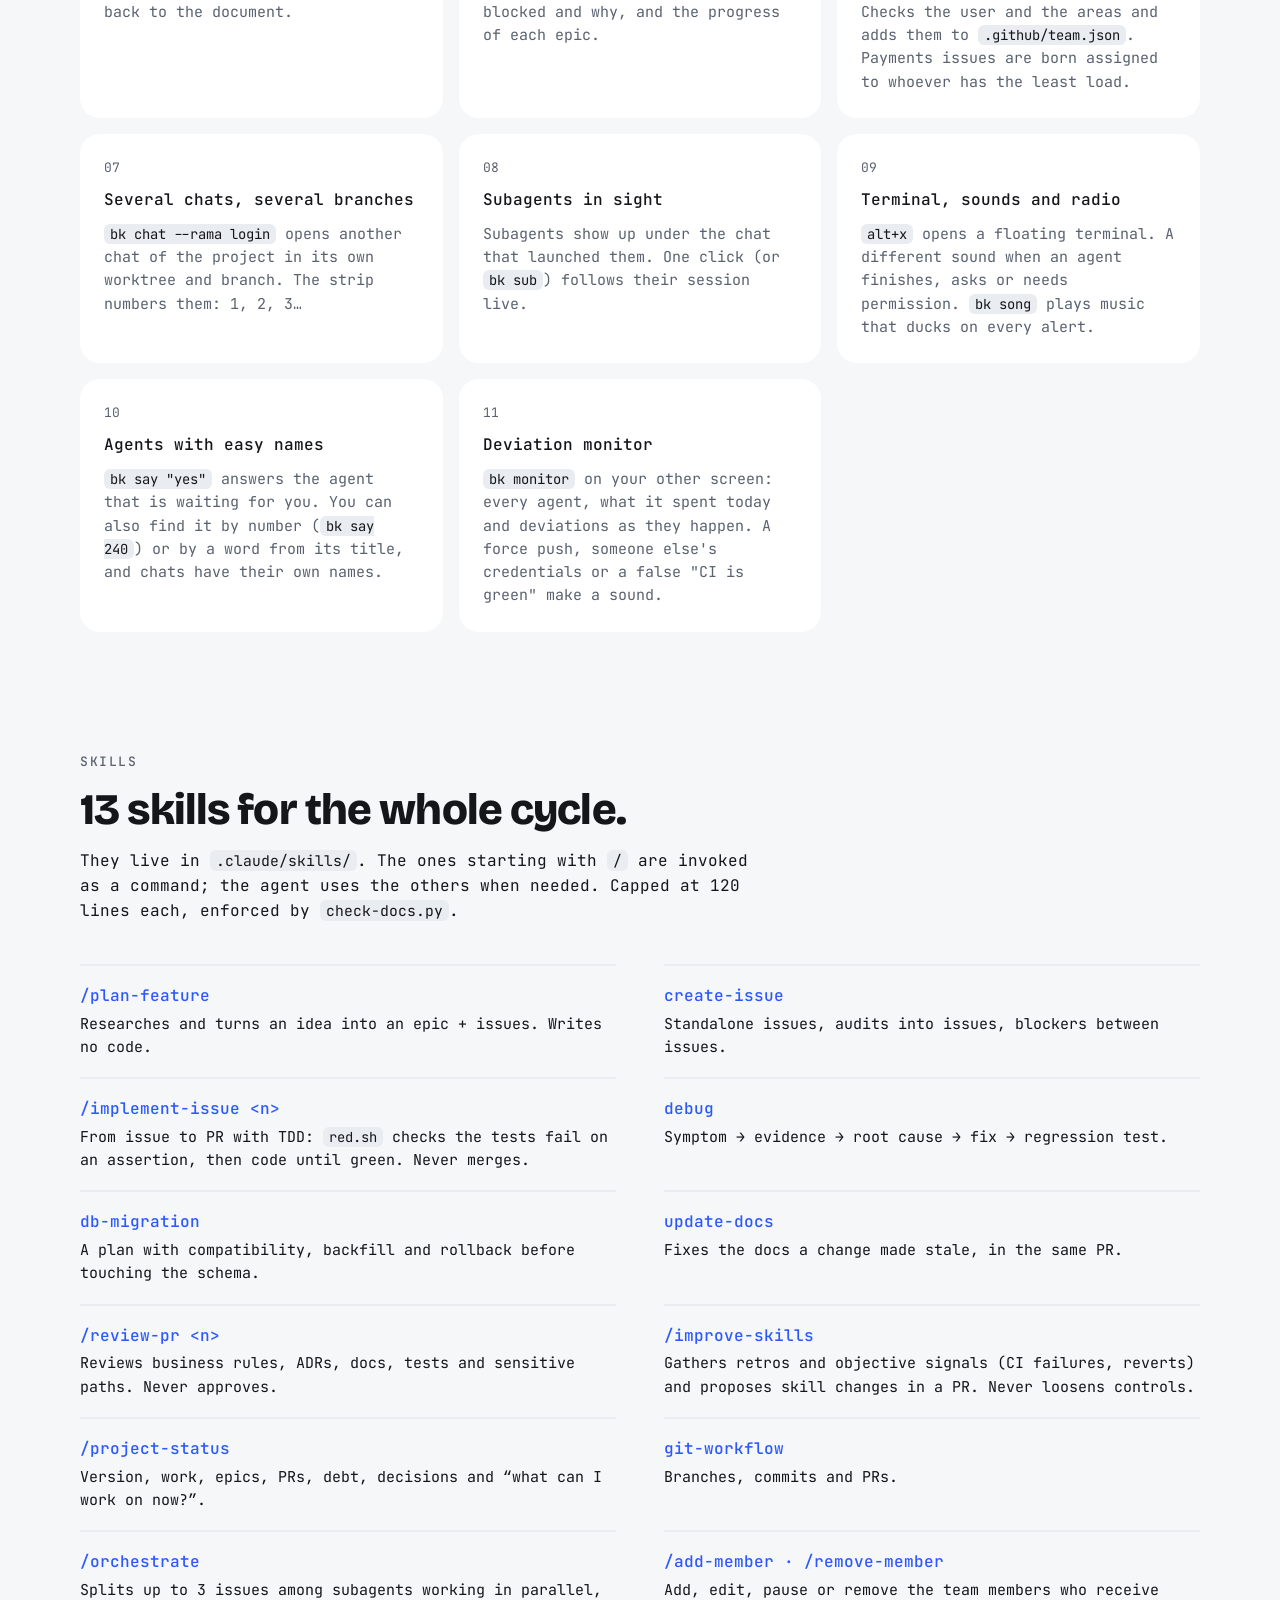
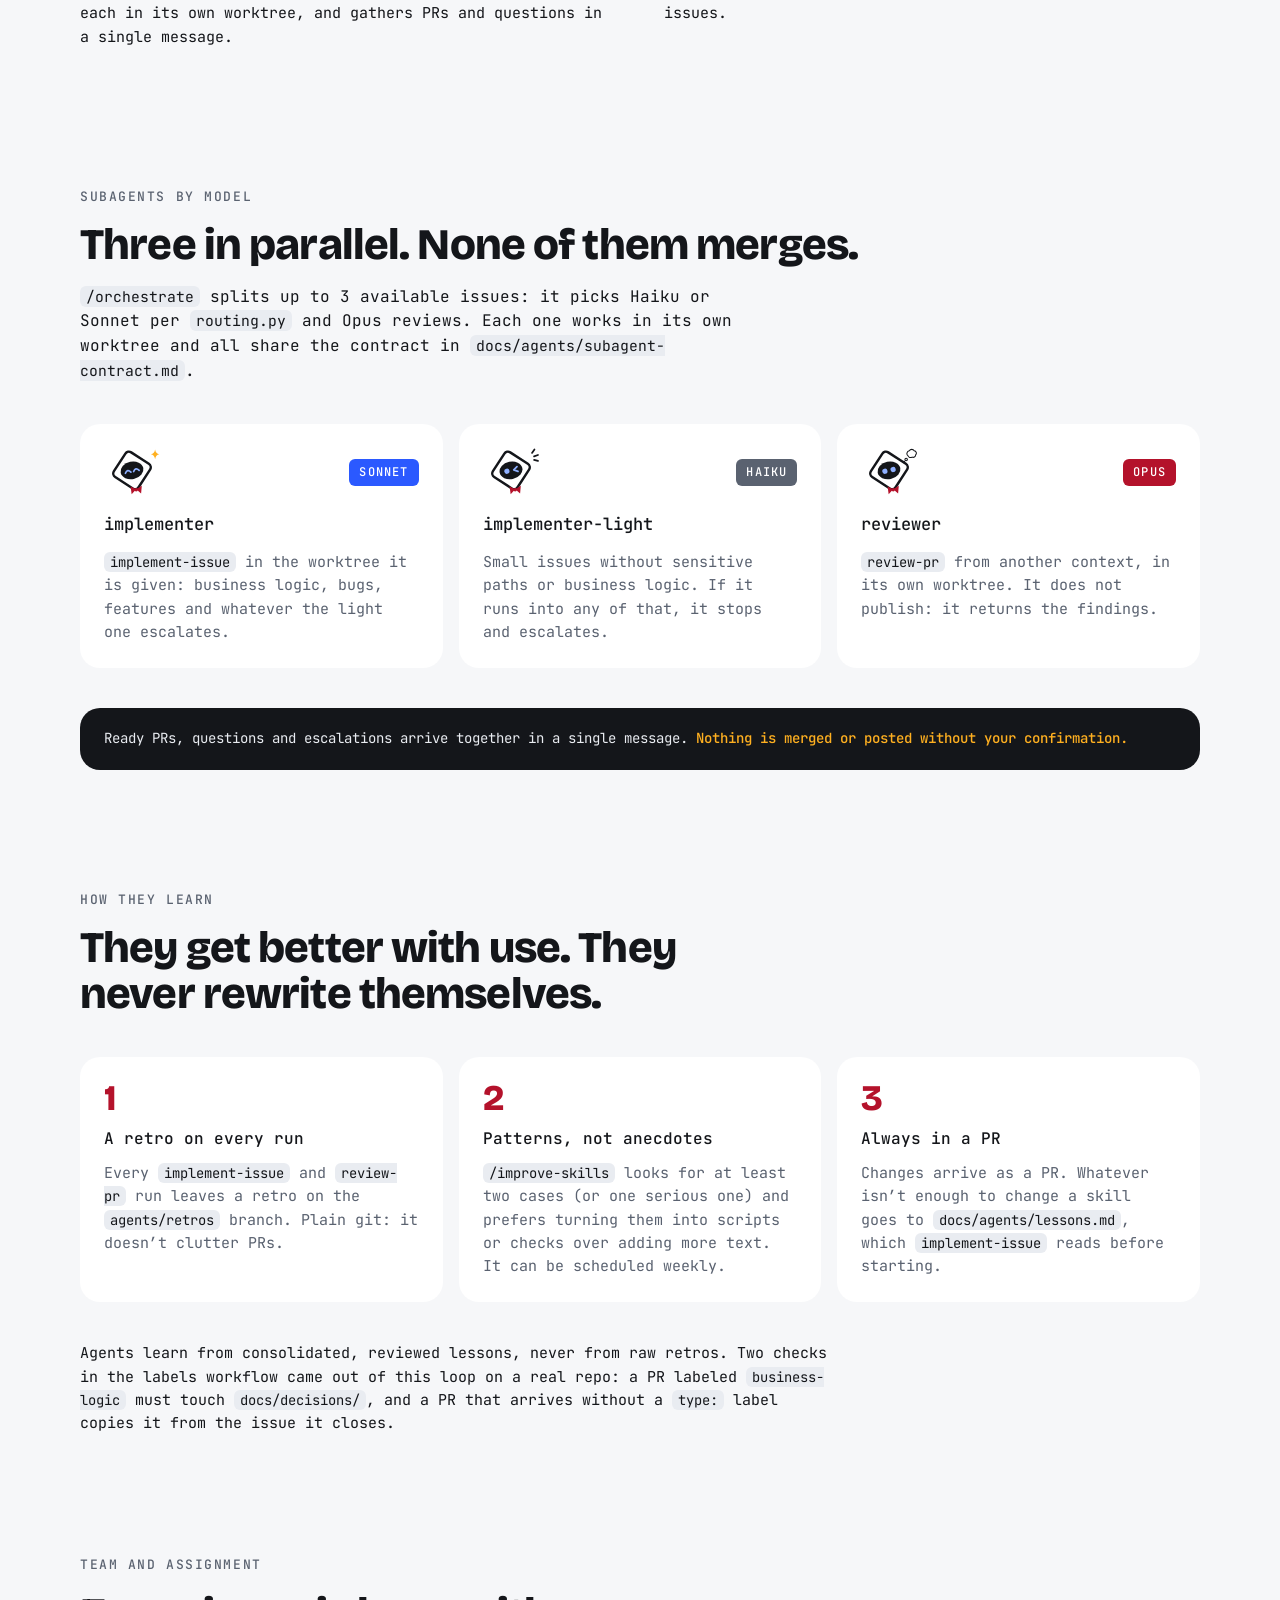
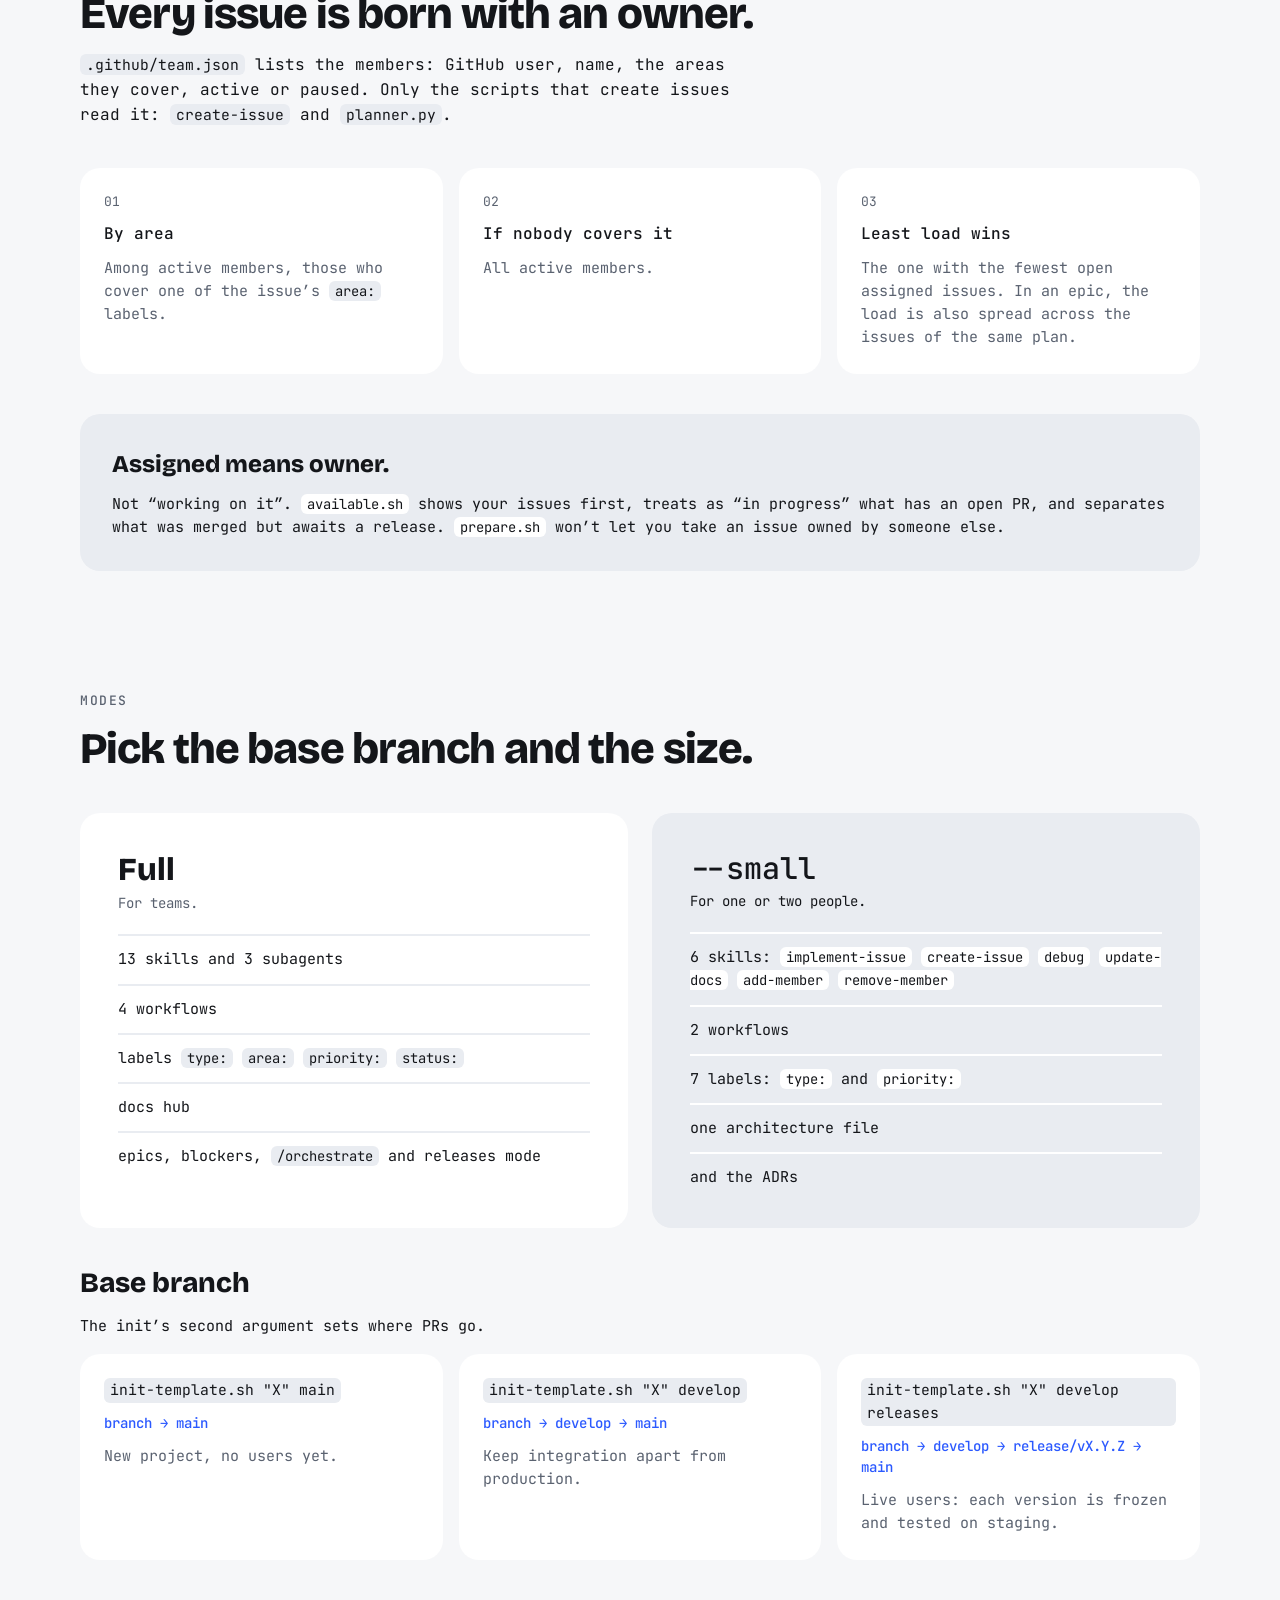
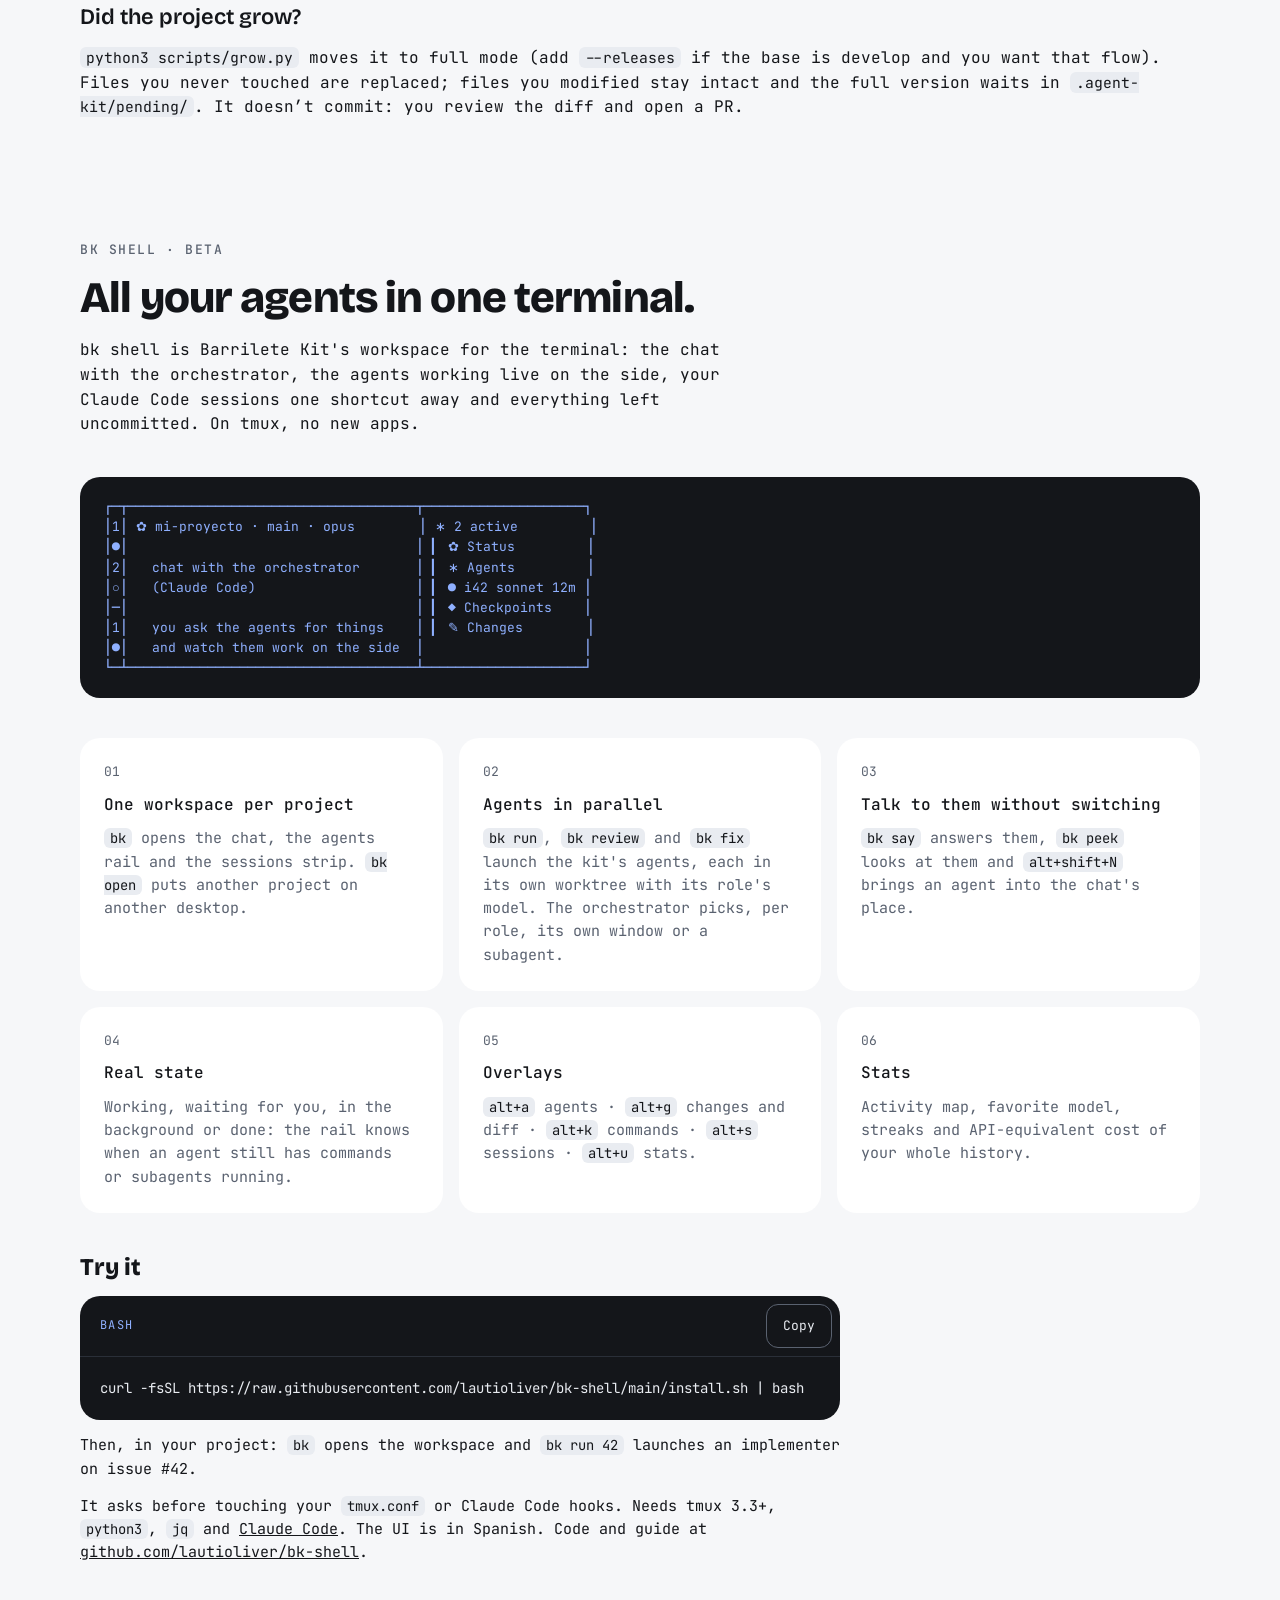
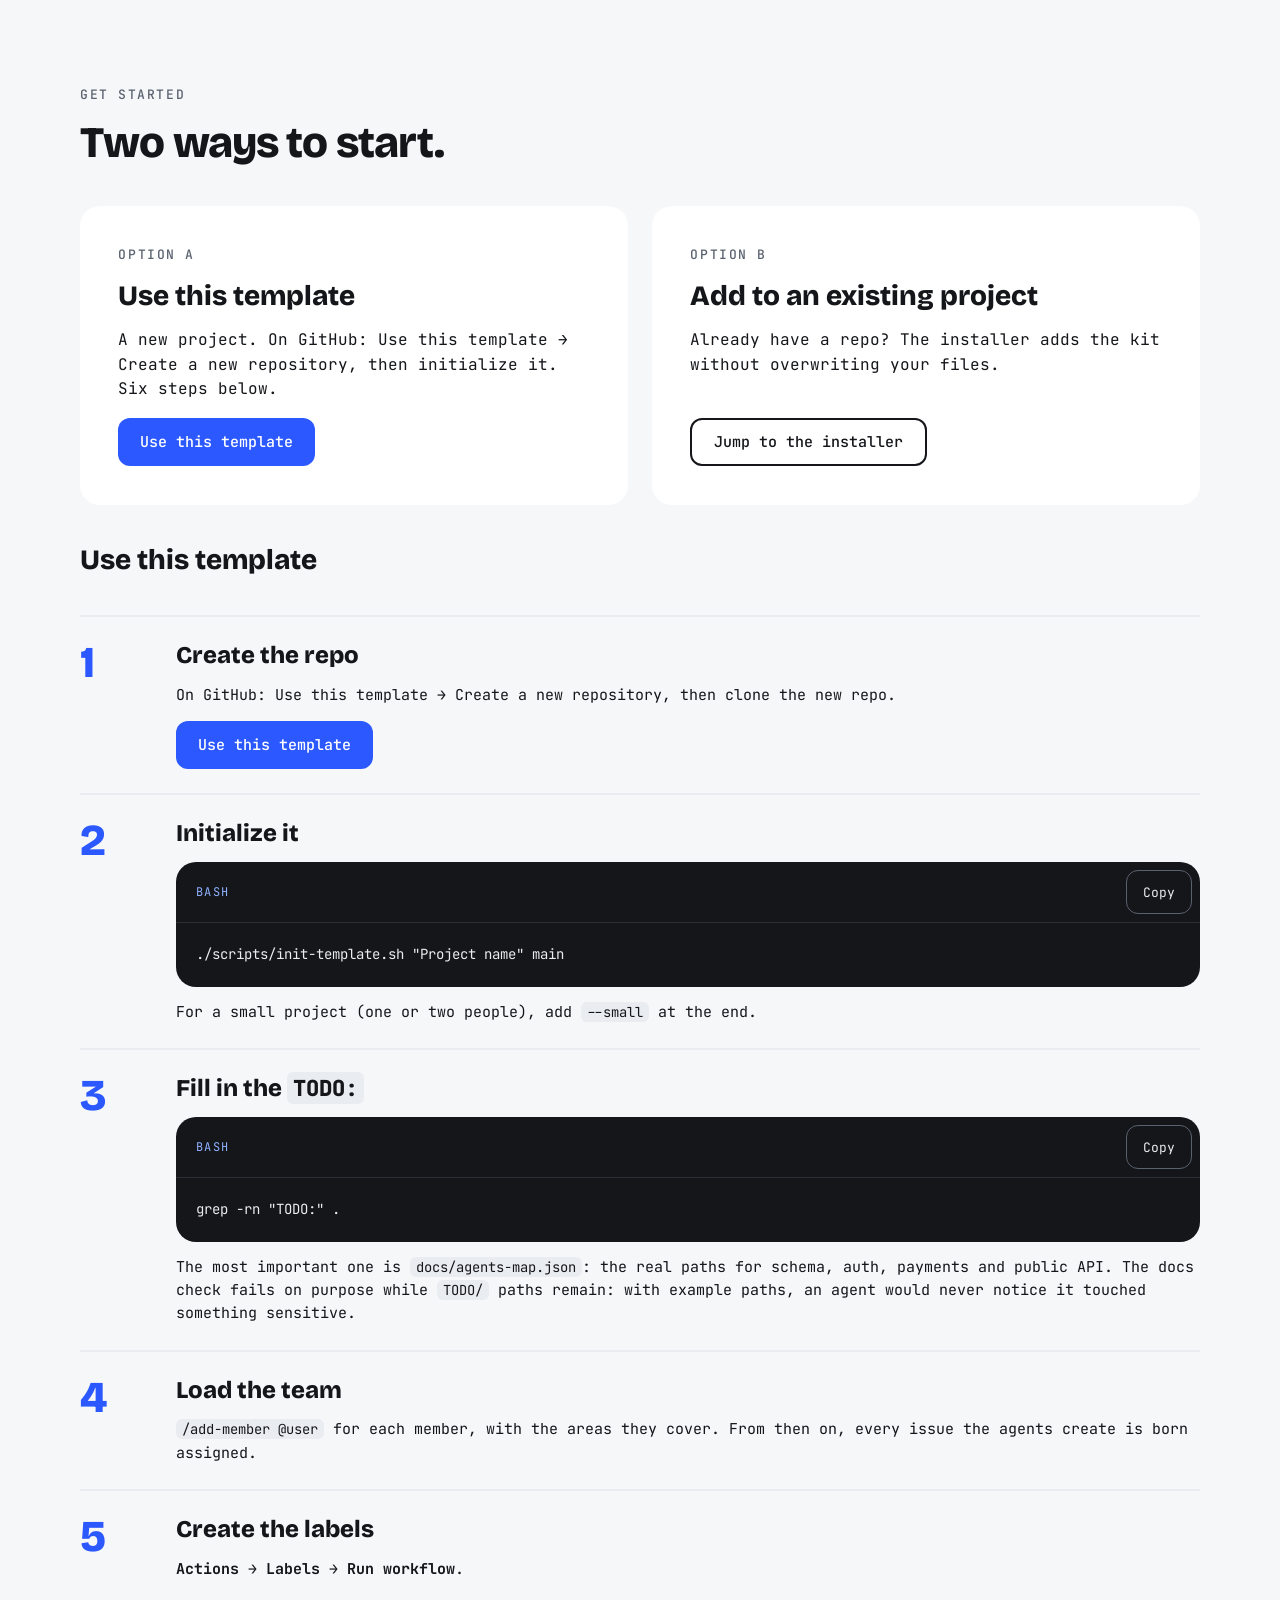
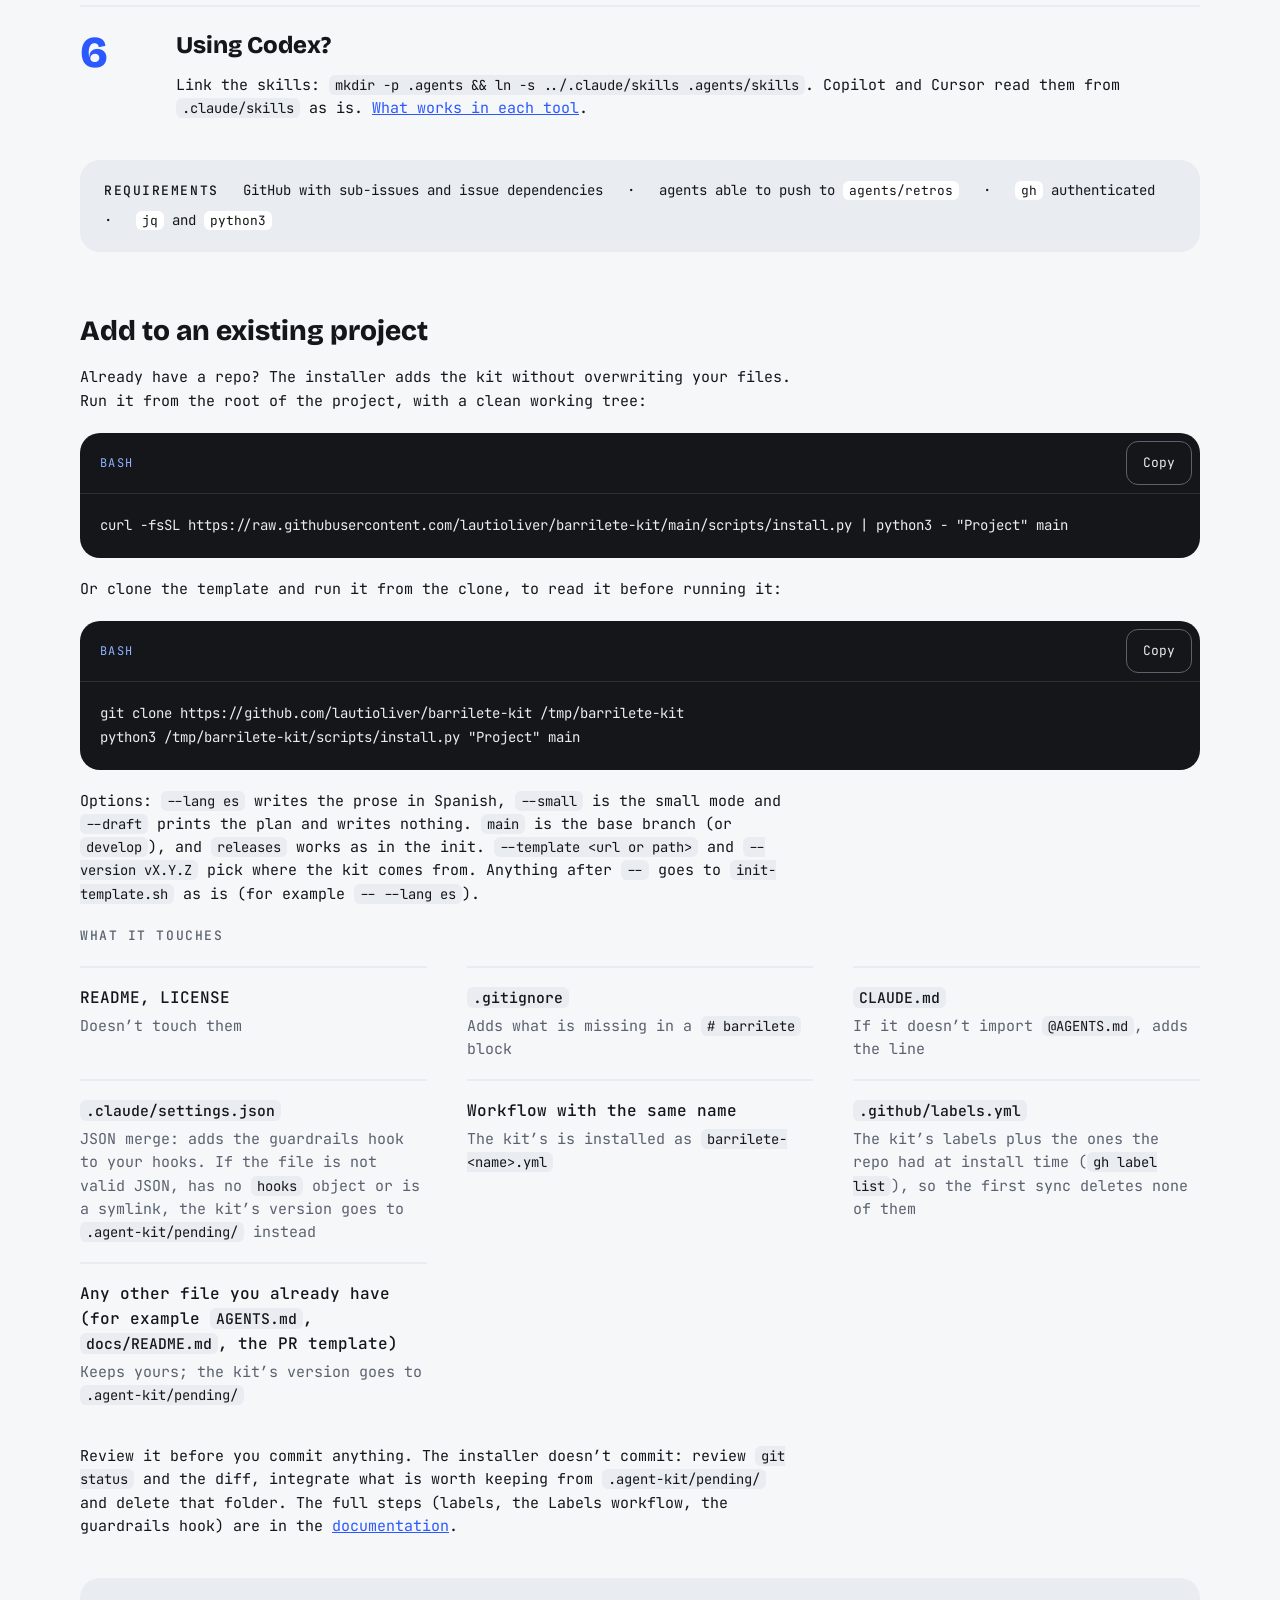
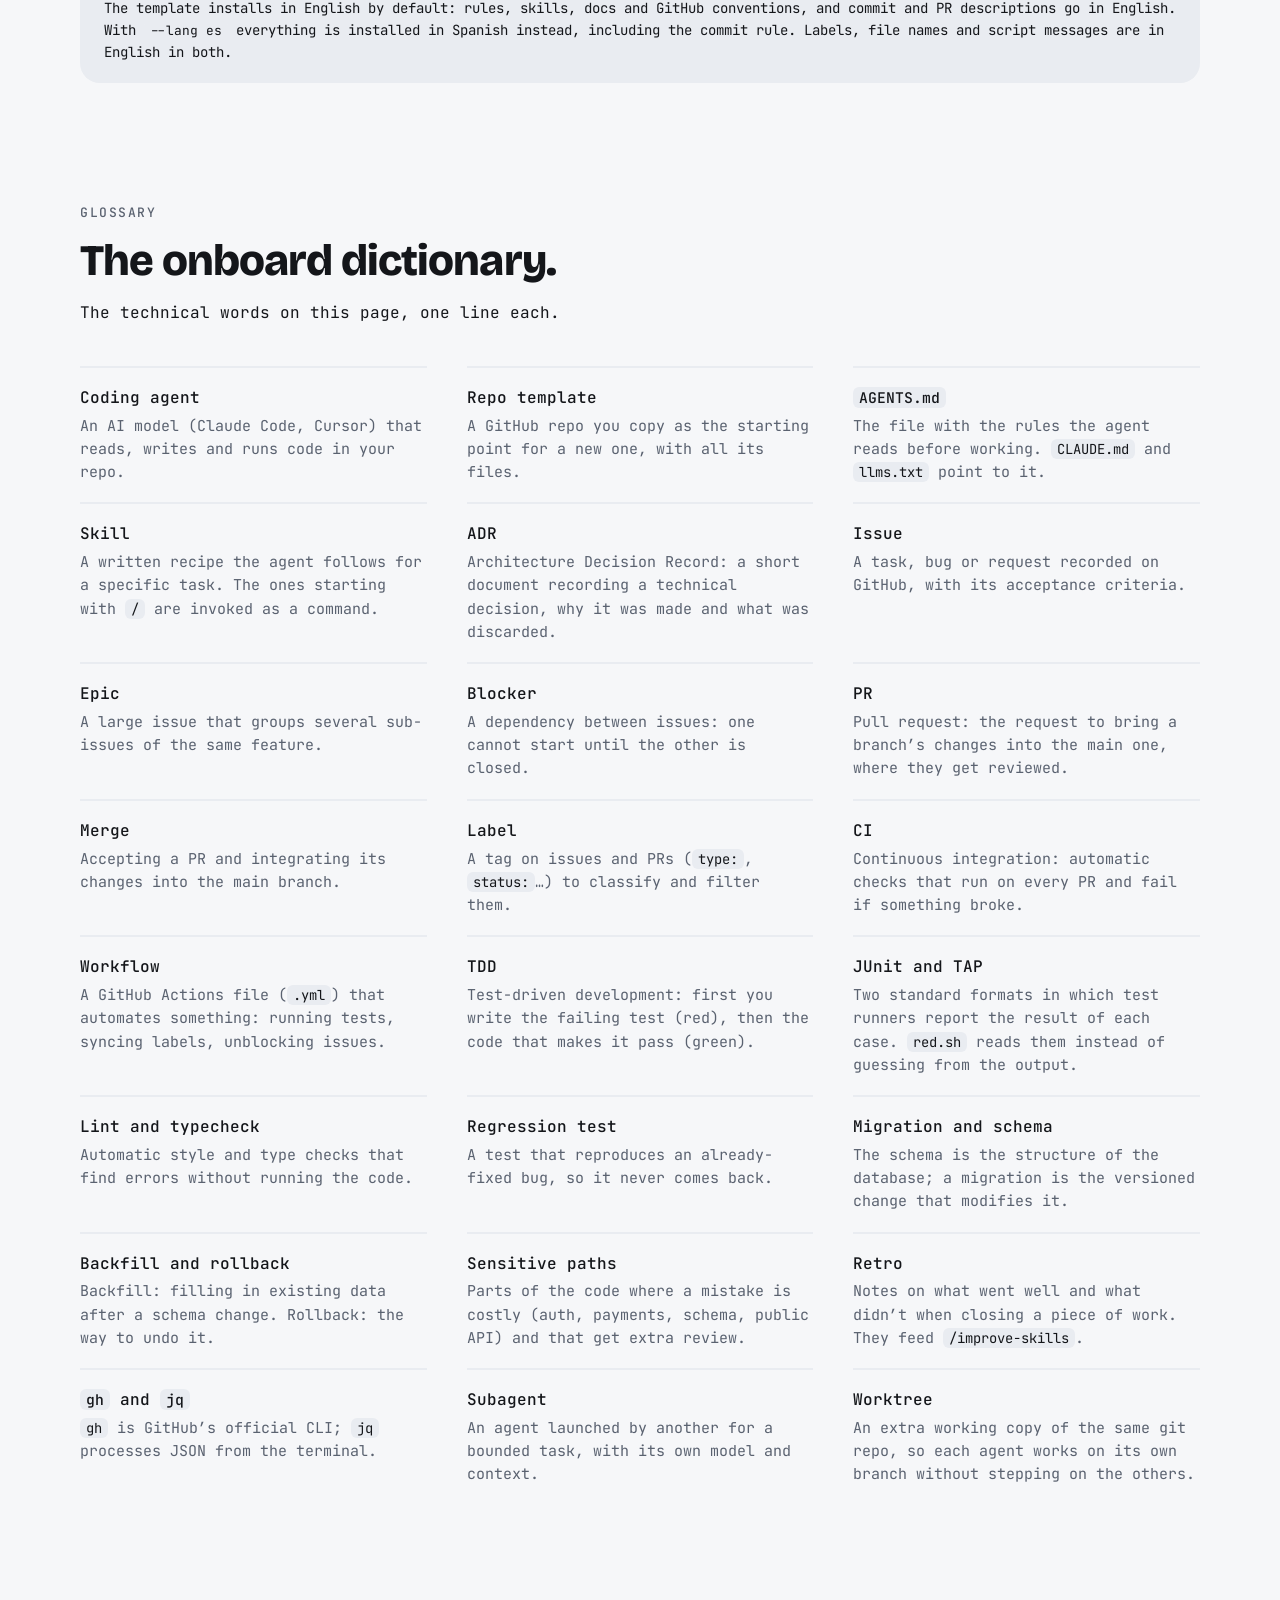
==== commit b25c5a25: "bk shell en la landing: agentes con nombre fácil y monitor de desvíos (es y en) Co-Authored-By: Clau" ====
--- a/index.html
+++ b/index.html
@@ -308,7 +308,7 @@
 <div style="font-size: 13px; letter-spacing: 0.12em; text-transform: uppercase; color: var(--ink-muted); font-weight: 500">Just ask in the chat</div>
 <h2 class="reveal" style="margin: 0; font-family: var(--font-display); font-weight: 800; font-size: clamp(32px, 3.4vw, 44px); line-height: 1.05; letter-spacing: -0.02em">You say one sentence. This happens.</h2>
 </div>
-<div class="reveal" style="display: grid; grid-template-columns: repeat(auto-fit, minmax(min(100%, 340px), 1fr)); gap: 16px"><div class="card" style="background: var(--surface-raised); border-radius: 20px; padding: 24px; display: flex; flex-direction: column; gap: 10px; gap: 14px"><div style="align-self: flex-start; background: var(--ink); color: var(--surface-muted); border-radius: 16px 16px 16px 4px; padding: 12px 16px; font-size: 15px">“open an issue: the QR code doesn’t validate offline, it’s urgent”</div><div style="font-size: 14px; color: var(--accent); font-weight: 500">→ create-issue</div><p style="margin: 0; font-size: 15px; color: var(--ink-muted)">Writes the title and labels following the convention, looks for duplicates, shows you the draft and creates it once you confirm.</p></div><div class="card" style="background: var(--surface-raised); border-radius: 20px; padding: 24px; display: flex; flex-direction: column; gap: 10px; gap: 14px"><div style="align-self: flex-start; background: var(--ink); color: var(--surface-muted); border-radius: 16px 16px 16px 4px; padding: 12px 16px; font-size: 15px">“the payments migration depends on issue 25 being closed”</div><div style="font-size: 14px; color: var(--accent); font-weight: 500">→ create-issue</div><p style="margin: 0; font-size: 15px; color: var(--ink-muted)">Records GitHub’s native dependency (“Blocked by”) and adds <code>status:blocked</code>. <code>unblock.yml</code> removes it once every blocker is closed.</p></div><div class="card" style="background: var(--surface-raised); border-radius: 20px; padding: 24px; display: flex; flex-direction: column; gap: 10px; gap: 14px"><div style="align-self: flex-start; background: var(--ink); color: var(--surface-muted); border-radius: 16px 16px 16px 4px; padding: 12px 16px; font-size: 15px">“plan the accounts migration”</div><div style="font-size: 14px; color: var(--accent); font-weight: 500">→ /plan-feature</div><p style="margin: 0; font-size: 15px; color: var(--ink-muted)">Researches the code and builds an epic with sub-issues and blockers, in the order they can be done.</p></div><div class="card" style="background: var(--surface-raised); border-radius: 20px; padding: 24px; display: flex; flex-direction: column; gap: 10px; gap: 14px"><div style="align-self: flex-start; background: var(--ink); color: var(--surface-muted); border-radius: 16px 16px 16px 4px; padding: 12px 16px; font-size: 15px">“turn this audit into issues”</div><div style="font-size: 14px; color: var(--accent); font-weight: 500">→ create-issue</div><p style="margin: 0; font-size: 15px; color: var(--ink-muted)">One issue per finding, linking back to the document.</p></div><div class="card" style="background: var(--surface-raised); border-radius: 20px; padding: 24px; display: flex; flex-direction: column; gap: 10px; gap: 14px"><div style="align-self: flex-start; background: var(--ink); color: var(--surface-muted); border-radius: 16px 16px 16px 4px; padding: 12px 16px; font-size: 15px">“what can I work on now?”</div><div style="font-size: 14px; color: var(--accent); font-weight: 500">→ /project-status</div><p style="margin: 0; font-size: 15px; color: var(--ink-muted)">What’s free by priority, what’s blocked and why, and the progress of each epic.</p></div><div class="card" style="background: var(--surface-raised); border-radius: 20px; padding: 24px; display: flex; flex-direction: column; gap: 10px; gap: 14px"><div style="align-self: flex-start; background: var(--ink); color: var(--surface-muted); border-radius: 16px 16px 16px 4px; padding: 12px 16px; font-size: 15px">“add @ana to the team, she covers payments”</div><div style="font-size: 14px; color: var(--accent); font-weight: 500">→ /add-member</div><p style="margin: 0; font-size: 15px; color: var(--ink-muted)">Checks the user and the areas and adds them to <code>.github/team.json</code>. Payments issues are born assigned to whoever has the least load.</p></div><div class="card" style="background: var(--surface-raised); border-radius: 20px; padding: 24px; display: flex; flex-direction: column; gap: 10px"><div style="font-size: 13px; color: var(--ink-muted)">07</div><div style="font-weight: 500; font-size: 16px">Several chats, several branches</div><p style="margin: 0; font-size: 15px; color: var(--ink-muted)"><code>bk chat --rama login</code> opens another chat of the project in its own worktree and branch. The strip numbers them: 1, 2, 3…</p></div><div class="card" style="background: var(--surface-raised); border-radius: 20px; padding: 24px; display: flex; flex-direction: column; gap: 10px"><div style="font-size: 13px; color: var(--ink-muted)">08</div><div style="font-weight: 500; font-size: 16px">Subagents in sight</div><p style="margin: 0; font-size: 15px; color: var(--ink-muted)">Subagents show up under the chat that launched them. One click (or <code>bk sub</code>) follows their session live.</p></div><div class="card" style="background: var(--surface-raised); border-radius: 20px; padding: 24px; display: flex; flex-direction: column; gap: 10px"><div style="font-size: 13px; color: var(--ink-muted)">09</div><div style="font-weight: 500; font-size: 16px">Terminal, sounds and radio</div><p style="margin: 0; font-size: 15px; color: var(--ink-muted)"><code>alt+x</code> opens a floating terminal. A different sound when an agent finishes, asks or needs permission. <code>bk song</code> plays music that ducks on every alert.</p></div></div>
+<div class="reveal" style="display: grid; grid-template-columns: repeat(auto-fit, minmax(min(100%, 340px), 1fr)); gap: 16px"><div class="card" style="background: var(--surface-raised); border-radius: 20px; padding: 24px; display: flex; flex-direction: column; gap: 10px; gap: 14px"><div style="align-self: flex-start; background: var(--ink); color: var(--surface-muted); border-radius: 16px 16px 16px 4px; padding: 12px 16px; font-size: 15px">“open an issue: the QR code doesn’t validate offline, it’s urgent”</div><div style="font-size: 14px; color: var(--accent); font-weight: 500">→ create-issue</div><p style="margin: 0; font-size: 15px; color: var(--ink-muted)">Writes the title and labels following the convention, looks for duplicates, shows you the draft and creates it once you confirm.</p></div><div class="card" style="background: var(--surface-raised); border-radius: 20px; padding: 24px; display: flex; flex-direction: column; gap: 10px; gap: 14px"><div style="align-self: flex-start; background: var(--ink); color: var(--surface-muted); border-radius: 16px 16px 16px 4px; padding: 12px 16px; font-size: 15px">“the payments migration depends on issue 25 being closed”</div><div style="font-size: 14px; color: var(--accent); font-weight: 500">→ create-issue</div><p style="margin: 0; font-size: 15px; color: var(--ink-muted)">Records GitHub’s native dependency (“Blocked by”) and adds <code>status:blocked</code>. <code>unblock.yml</code> removes it once every blocker is closed.</p></div><div class="card" style="background: var(--surface-raised); border-radius: 20px; padding: 24px; display: flex; flex-direction: column; gap: 10px; gap: 14px"><div style="align-self: flex-start; background: var(--ink); color: var(--surface-muted); border-radius: 16px 16px 16px 4px; padding: 12px 16px; font-size: 15px">“plan the accounts migration”</div><div style="font-size: 14px; color: var(--accent); font-weight: 500">→ /plan-feature</div><p style="margin: 0; font-size: 15px; color: var(--ink-muted)">Researches the code and builds an epic with sub-issues and blockers, in the order they can be done.</p></div><div class="card" style="background: var(--surface-raised); border-radius: 20px; padding: 24px; display: flex; flex-direction: column; gap: 10px; gap: 14px"><div style="align-self: flex-start; background: var(--ink); color: var(--surface-muted); border-radius: 16px 16px 16px 4px; padding: 12px 16px; font-size: 15px">“turn this audit into issues”</div><div style="font-size: 14px; color: var(--accent); font-weight: 500">→ create-issue</div><p style="margin: 0; font-size: 15px; color: var(--ink-muted)">One issue per finding, linking back to the document.</p></div><div class="card" style="background: var(--surface-raised); border-radius: 20px; padding: 24px; display: flex; flex-direction: column; gap: 10px; gap: 14px"><div style="align-self: flex-start; background: var(--ink); color: var(--surface-muted); border-radius: 16px 16px 16px 4px; padding: 12px 16px; font-size: 15px">“what can I work on now?”</div><div style="font-size: 14px; color: var(--accent); font-weight: 500">→ /project-status</div><p style="margin: 0; font-size: 15px; color: var(--ink-muted)">What’s free by priority, what’s blocked and why, and the progress of each epic.</p></div><div class="card" style="background: var(--surface-raised); border-radius: 20px; padding: 24px; display: flex; flex-direction: column; gap: 10px; gap: 14px"><div style="align-self: flex-start; background: var(--ink); color: var(--surface-muted); border-radius: 16px 16px 16px 4px; padding: 12px 16px; font-size: 15px">“add @ana to the team, she covers payments”</div><div style="font-size: 14px; color: var(--accent); font-weight: 500">→ /add-member</div><p style="margin: 0; font-size: 15px; color: var(--ink-muted)">Checks the user and the areas and adds them to <code>.github/team.json</code>. Payments issues are born assigned to whoever has the least load.</p></div><div class="card" style="background: var(--surface-raised); border-radius: 20px; padding: 24px; display: flex; flex-direction: column; gap: 10px"><div style="font-size: 13px; color: var(--ink-muted)">07</div><div style="font-weight: 500; font-size: 16px">Several chats, several branches</div><p style="margin: 0; font-size: 15px; color: var(--ink-muted)"><code>bk chat --rama login</code> opens another chat of the project in its own worktree and branch. The strip numbers them: 1, 2, 3…</p></div><div class="card" style="background: var(--surface-raised); border-radius: 20px; padding: 24px; display: flex; flex-direction: column; gap: 10px"><div style="font-size: 13px; color: var(--ink-muted)">08</div><div style="font-weight: 500; font-size: 16px">Subagents in sight</div><p style="margin: 0; font-size: 15px; color: var(--ink-muted)">Subagents show up under the chat that launched them. One click (or <code>bk sub</code>) follows their session live.</p></div><div class="card" style="background: var(--surface-raised); border-radius: 20px; padding: 24px; display: flex; flex-direction: column; gap: 10px"><div style="font-size: 13px; color: var(--ink-muted)">09</div><div style="font-weight: 500; font-size: 16px">Terminal, sounds and radio</div><p style="margin: 0; font-size: 15px; color: var(--ink-muted)"><code>alt+x</code> opens a floating terminal. A different sound when an agent finishes, asks or needs permission. <code>bk song</code> plays music that ducks on every alert.</p></div><div class="card" style="background: var(--surface-raised); border-radius: 20px; padding: 24px; display: flex; flex-direction: column; gap: 10px"><div style="font-size: 13px; color: var(--ink-muted)">10</div><div style="font-weight: 500; font-size: 16px">Agents with easy names</div><p style="margin: 0; font-size: 15px; color: var(--ink-muted)"><code>bk say "yes"</code> answers the agent that is waiting for you. You can also find it by number (<code>bk say 240</code>) or by a word from its title, and chats have their own names.</p></div><div class="card" style="background: var(--surface-raised); border-radius: 20px; padding: 24px; display: flex; flex-direction: column; gap: 10px"><div style="font-size: 13px; color: var(--ink-muted)">11</div><div style="font-weight: 500; font-size: 16px">Deviation monitor</div><p style="margin: 0; font-size: 15px; color: var(--ink-muted)"><code>bk monitor</code> on your other screen: every agent, what it spent today and deviations as they happen. A force push, someone else's credentials or a false "CI is green" make a sound.</p></div></div>
 </section>
 
 <!-- SKILLS -->
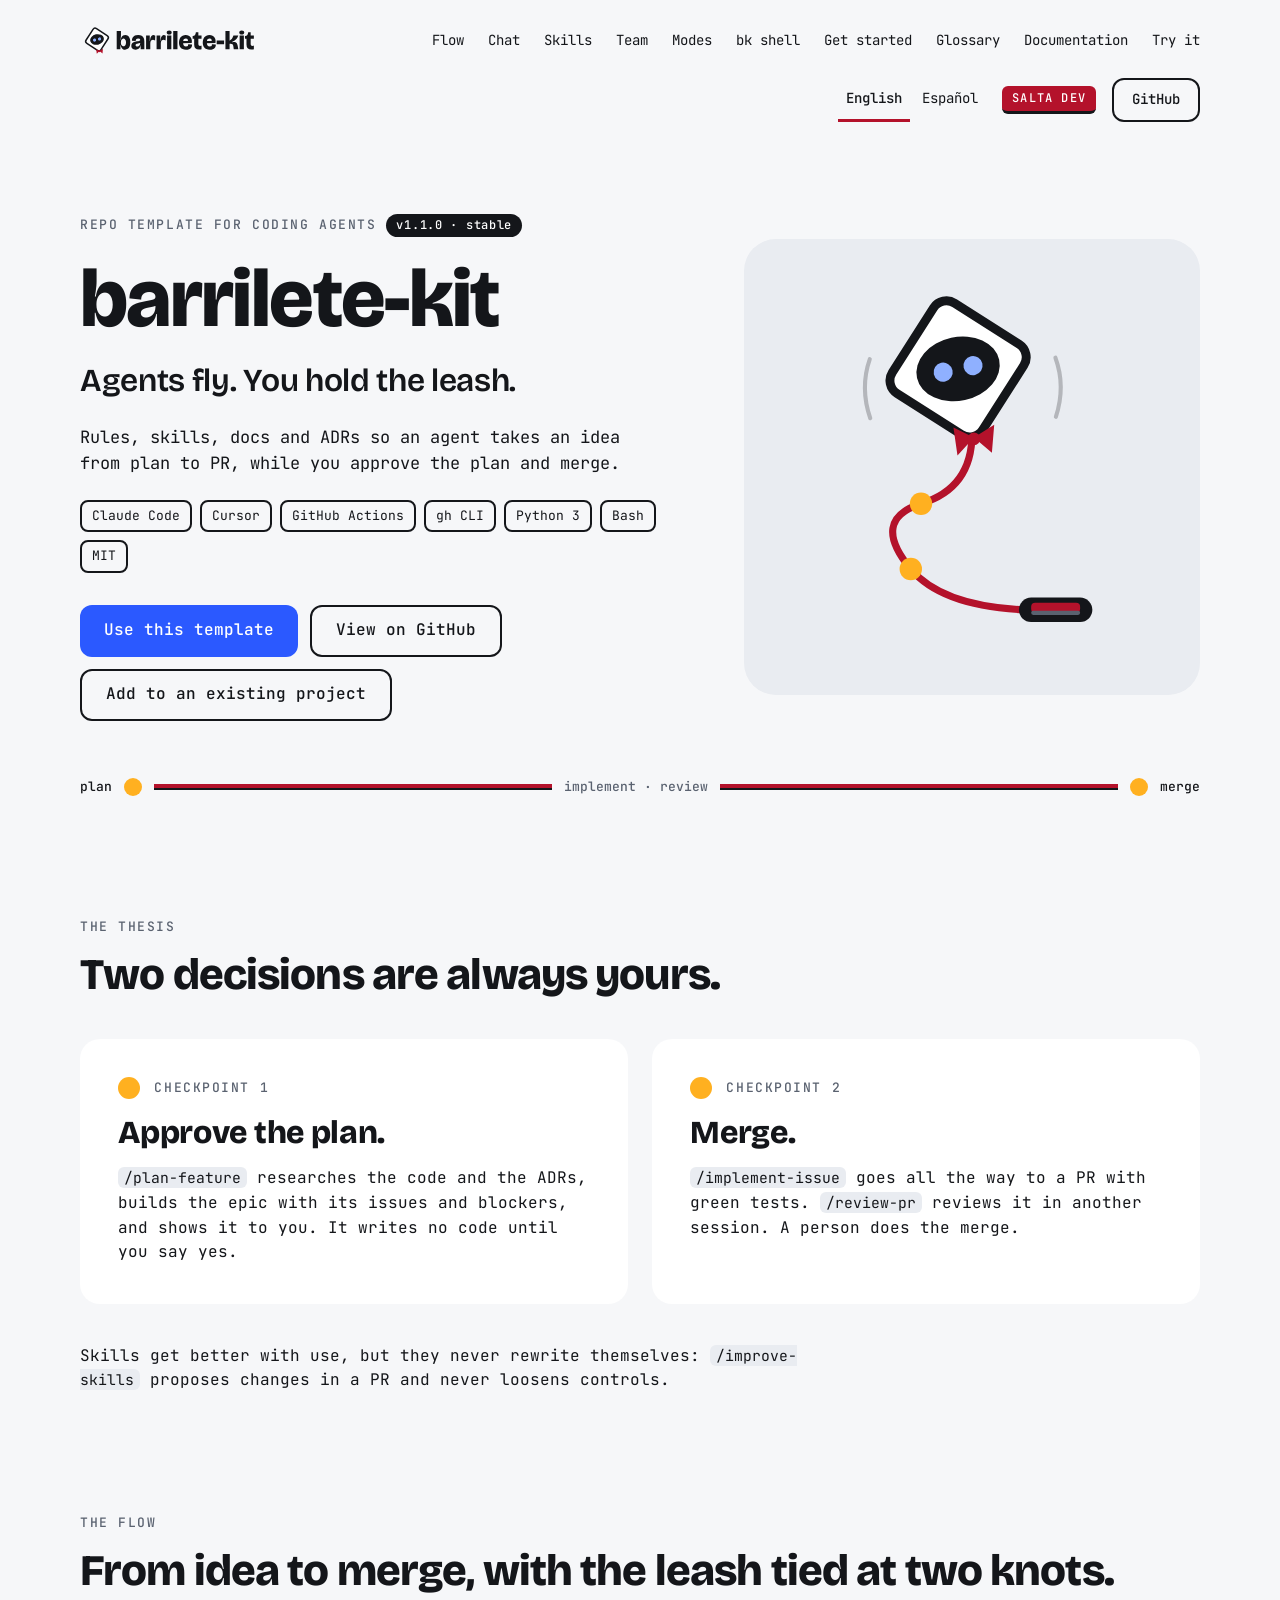
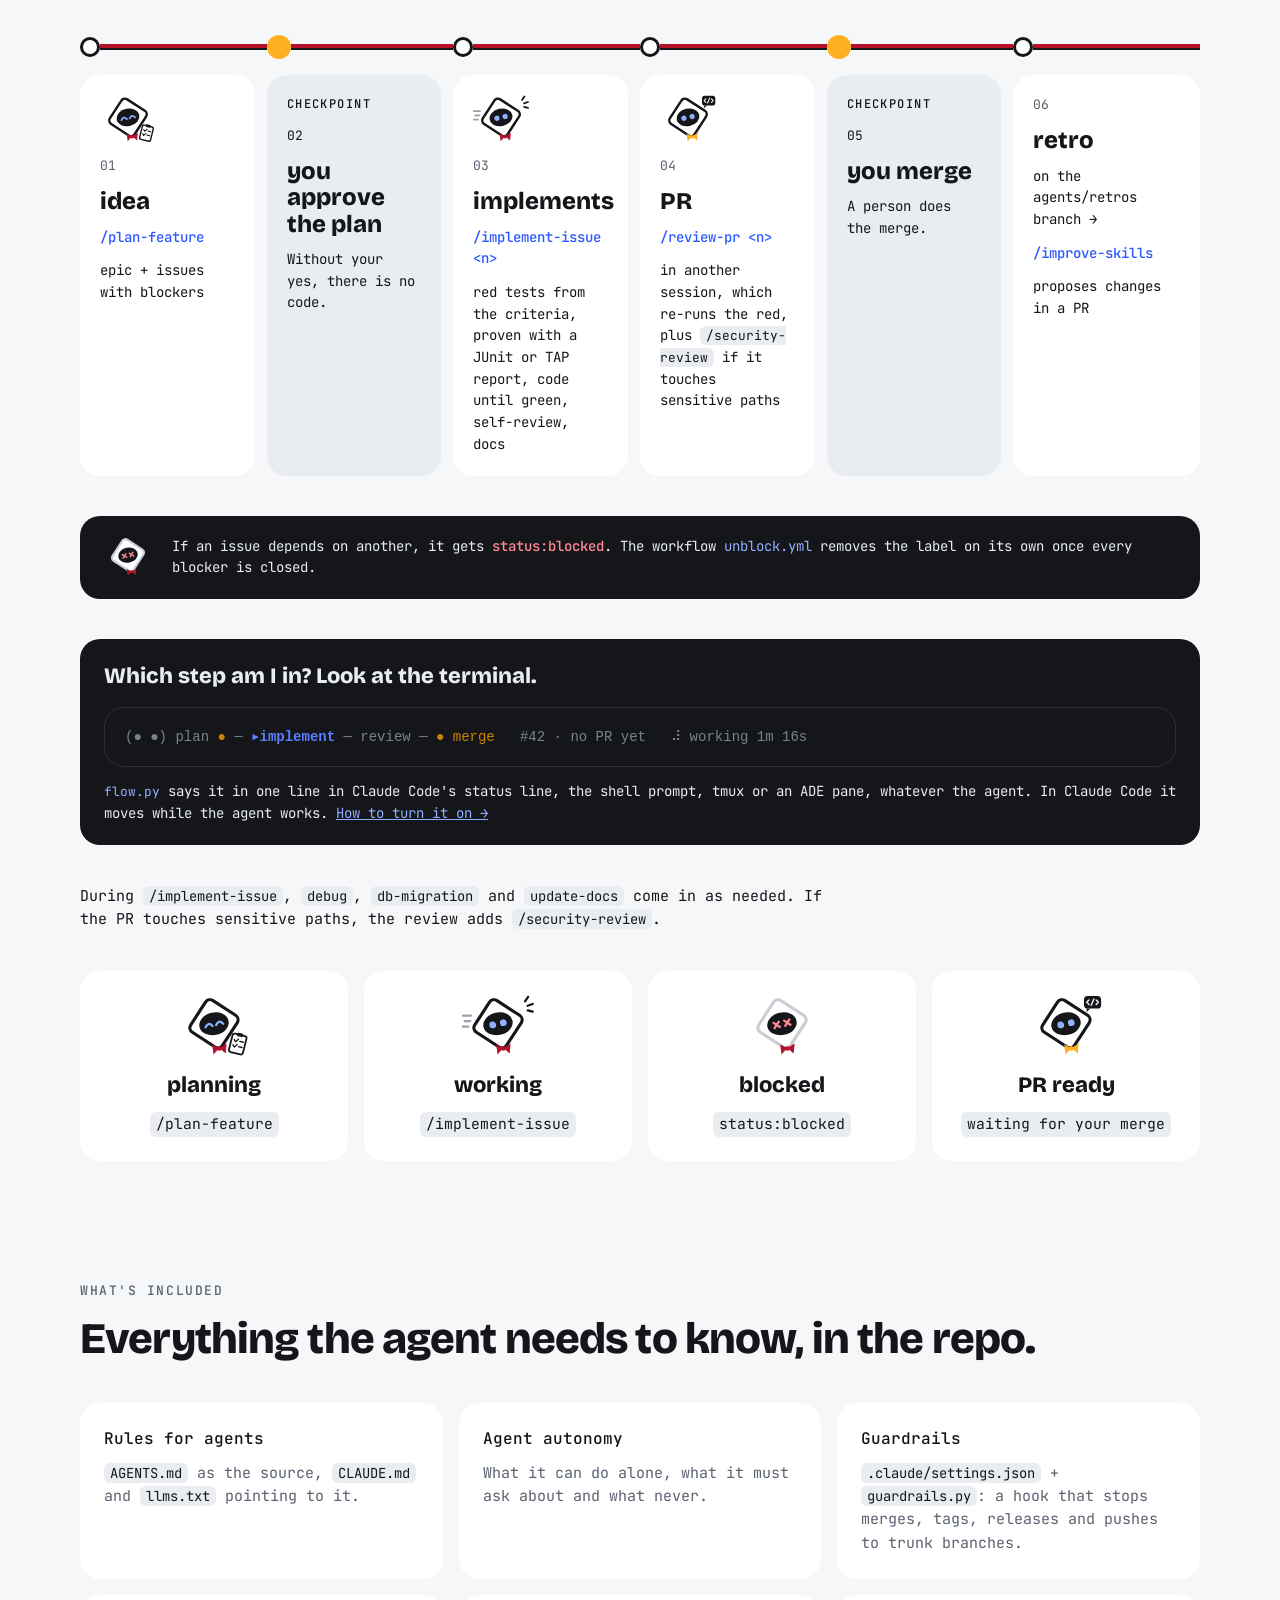
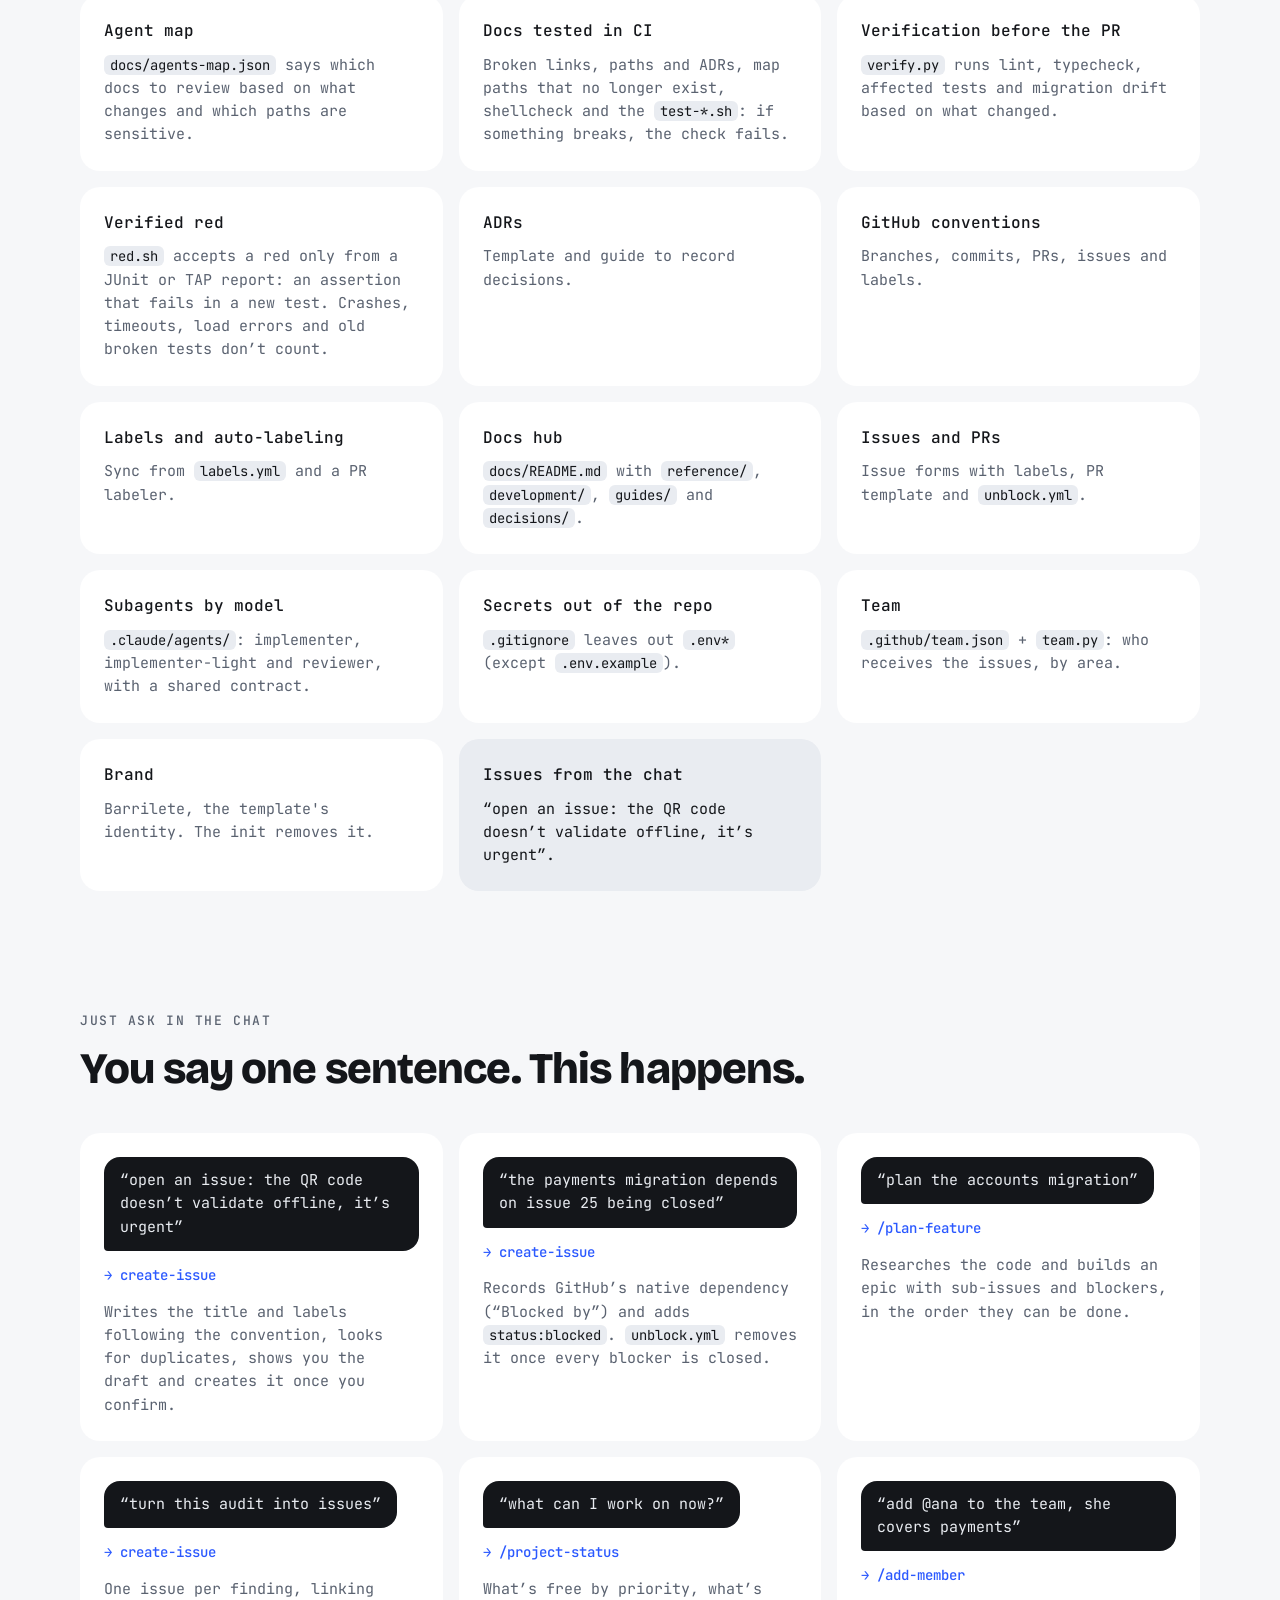
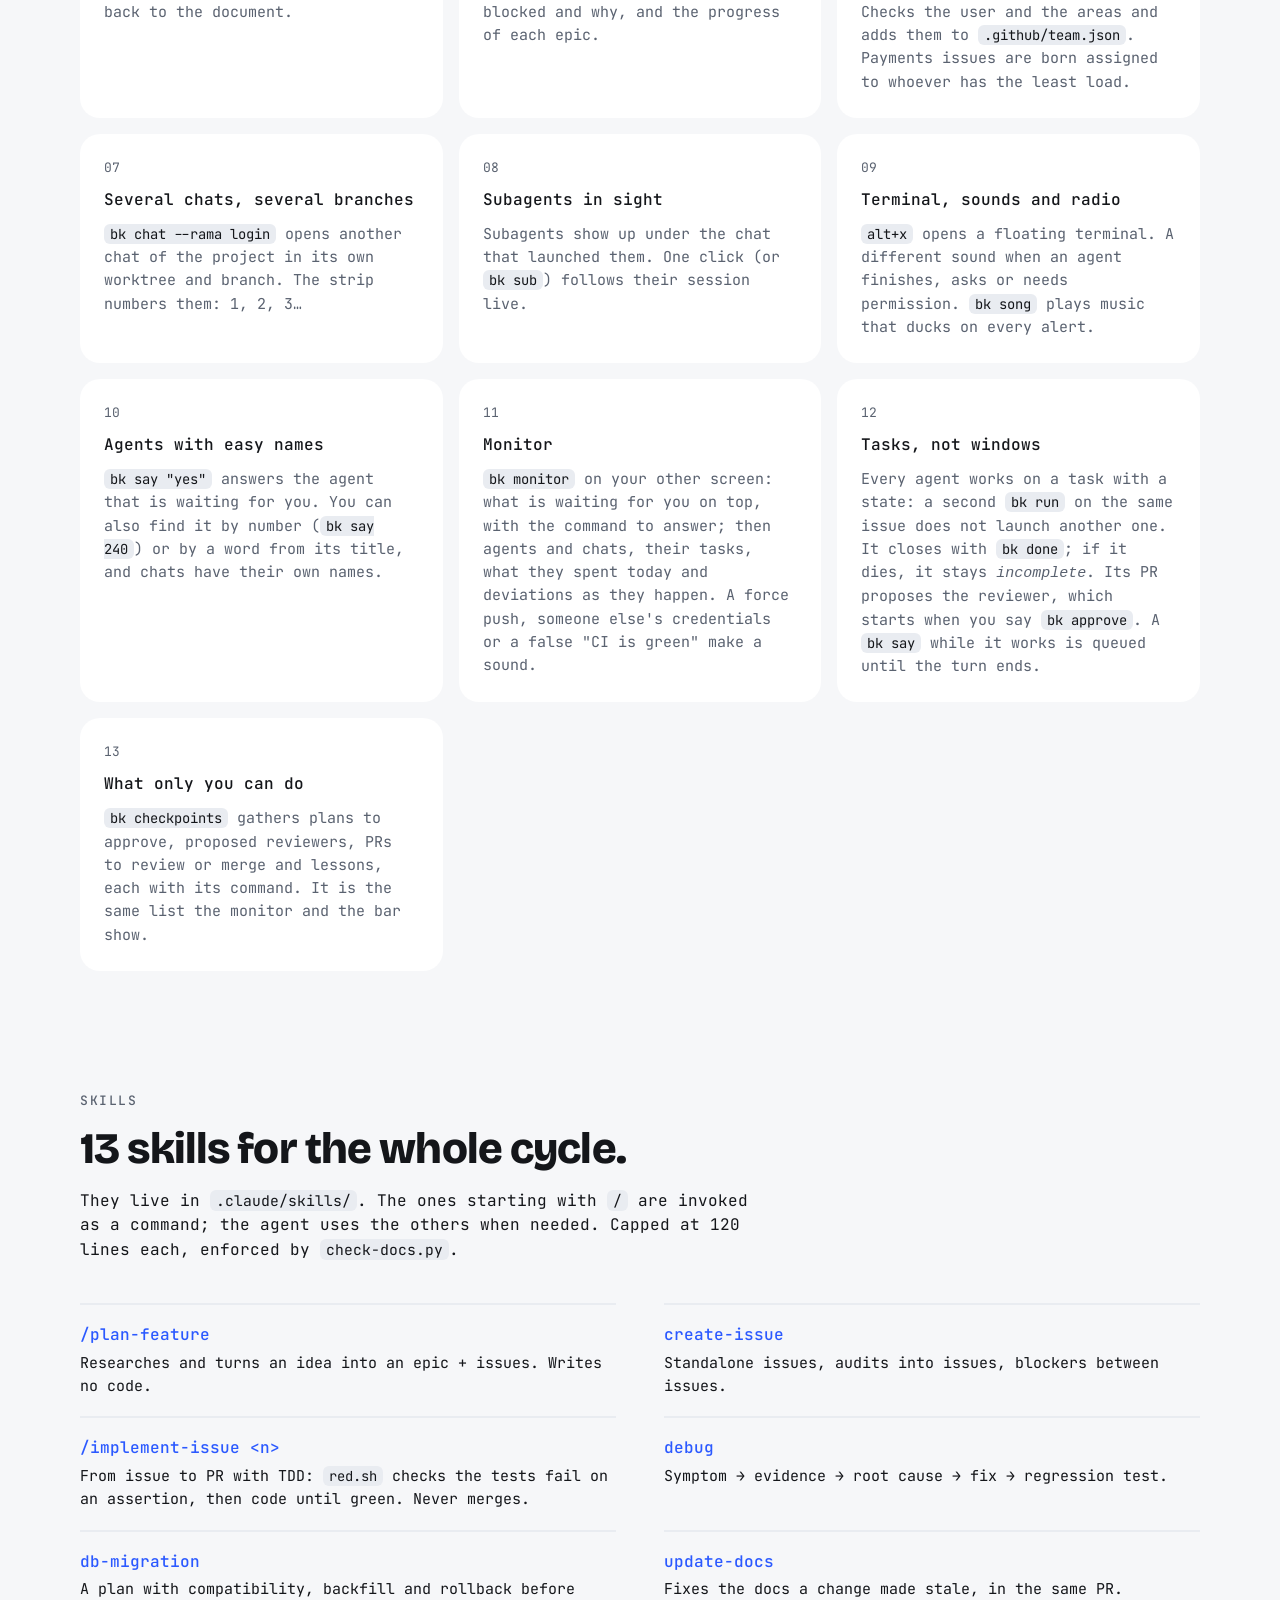
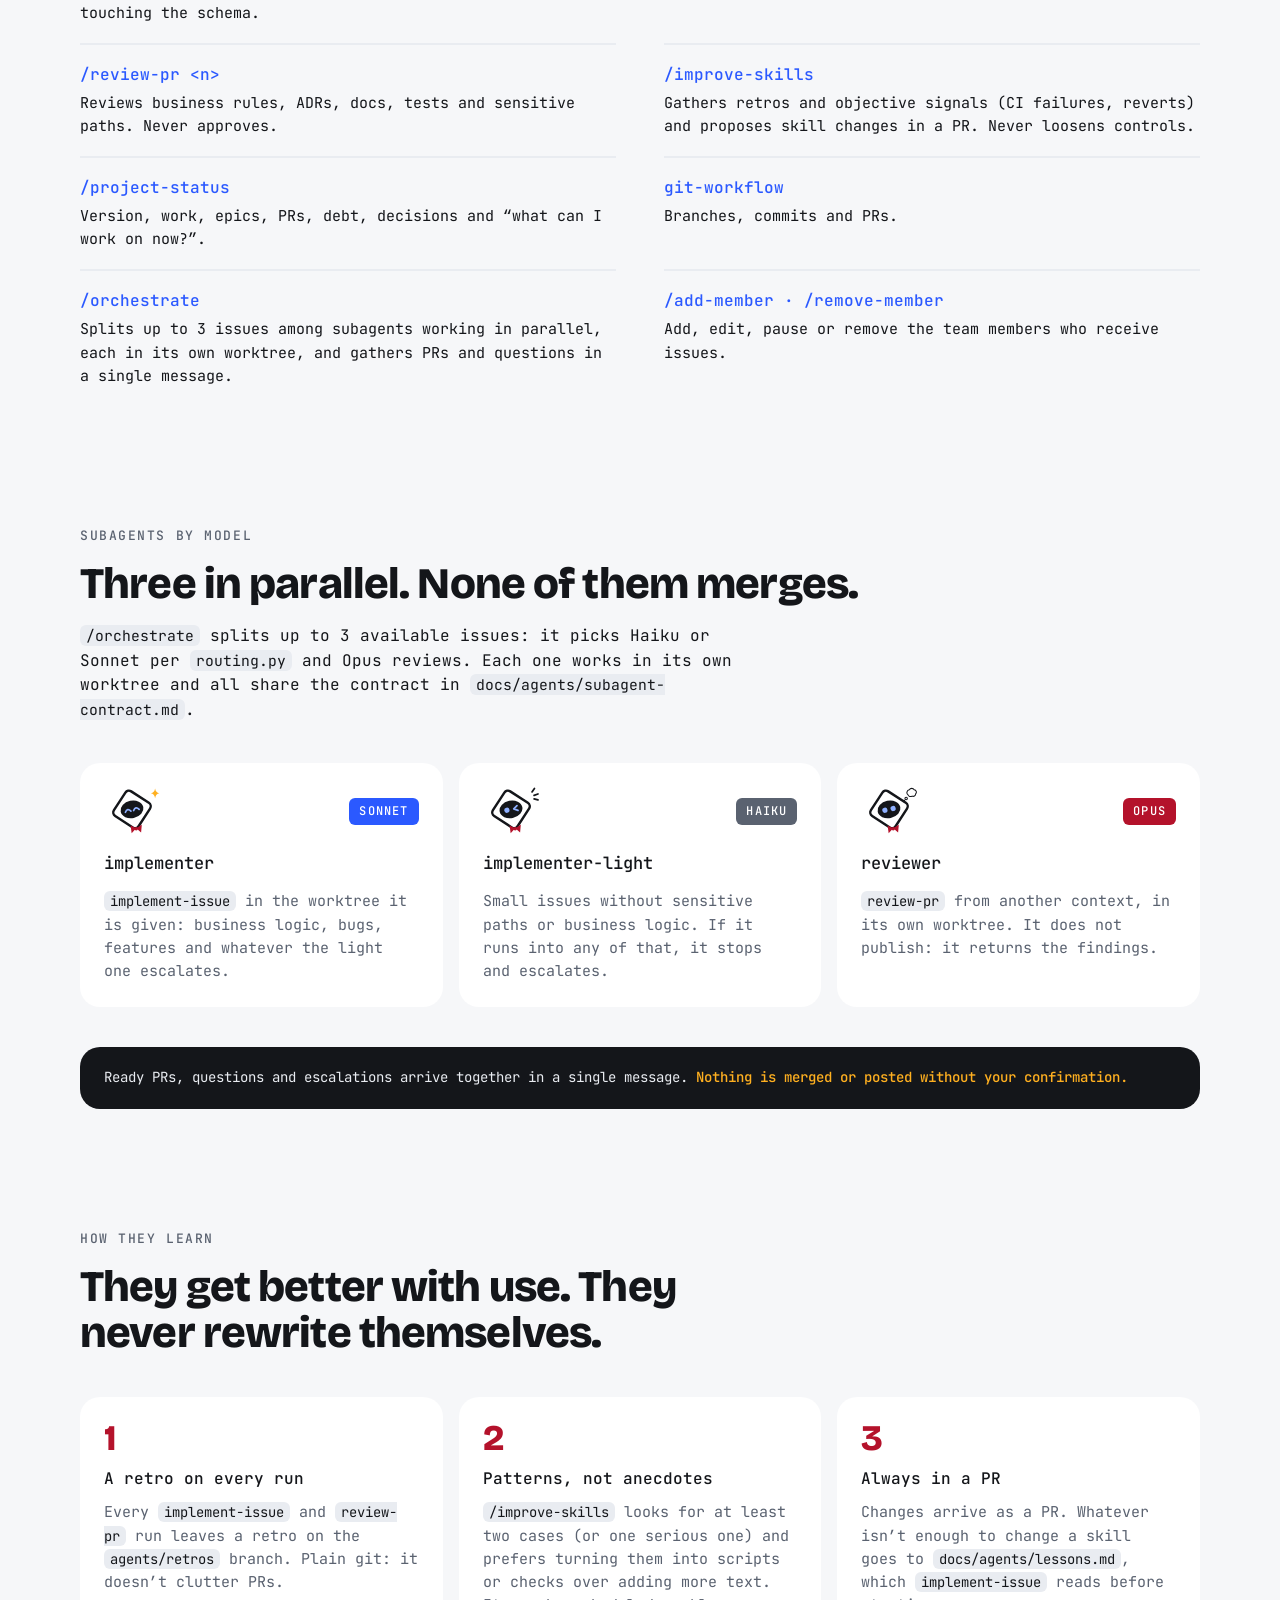
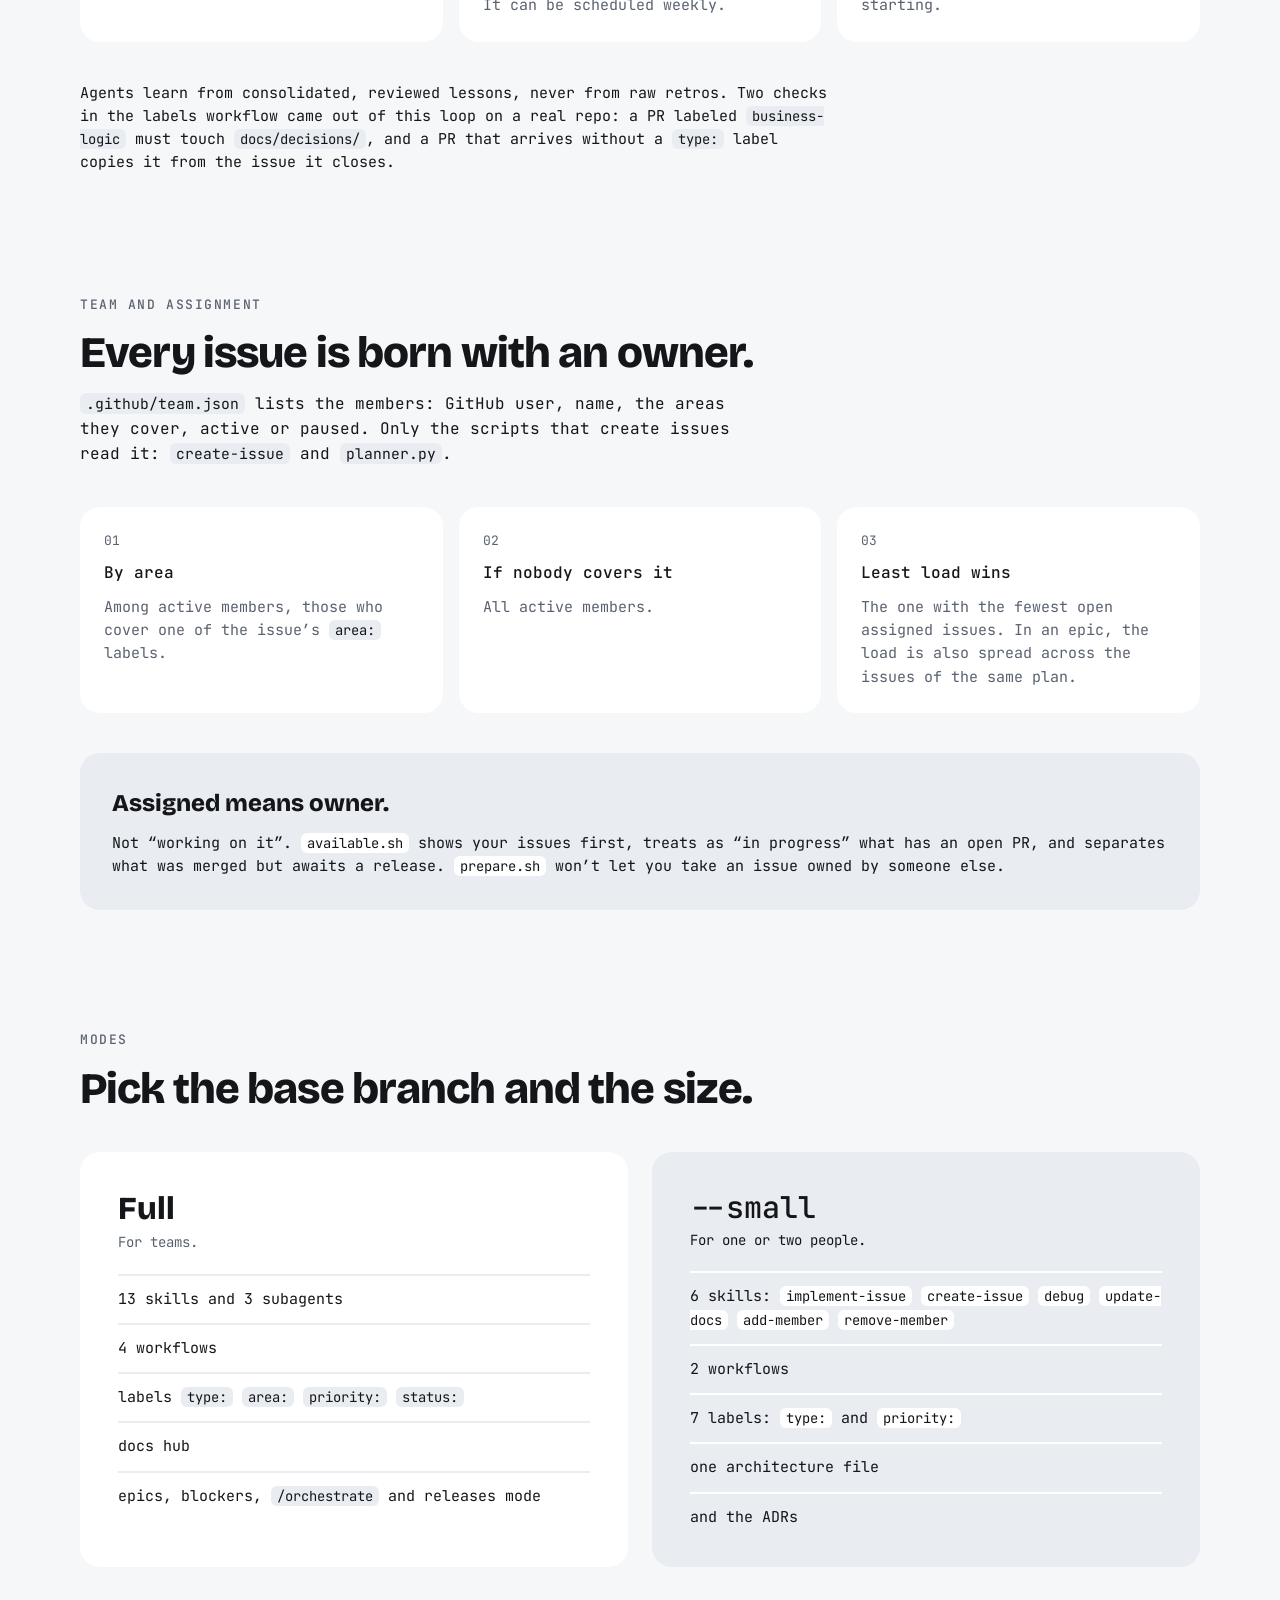
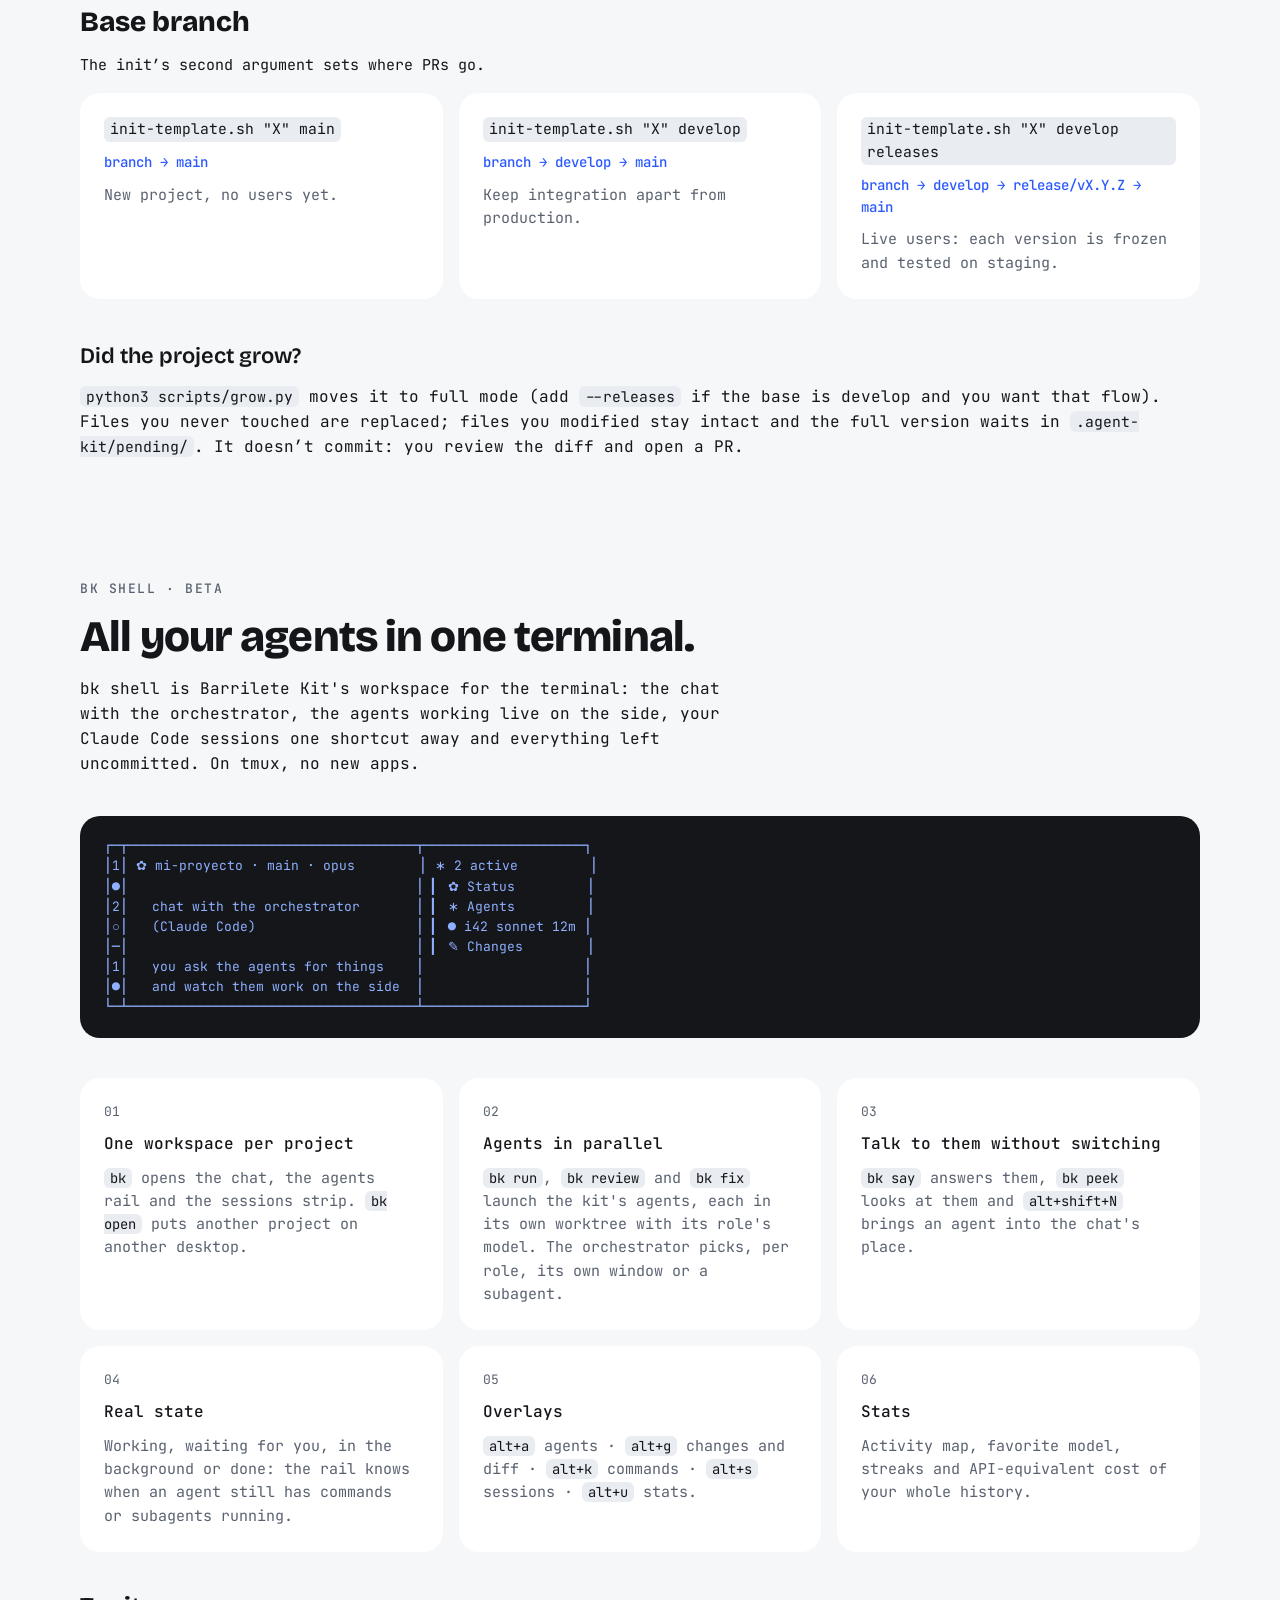
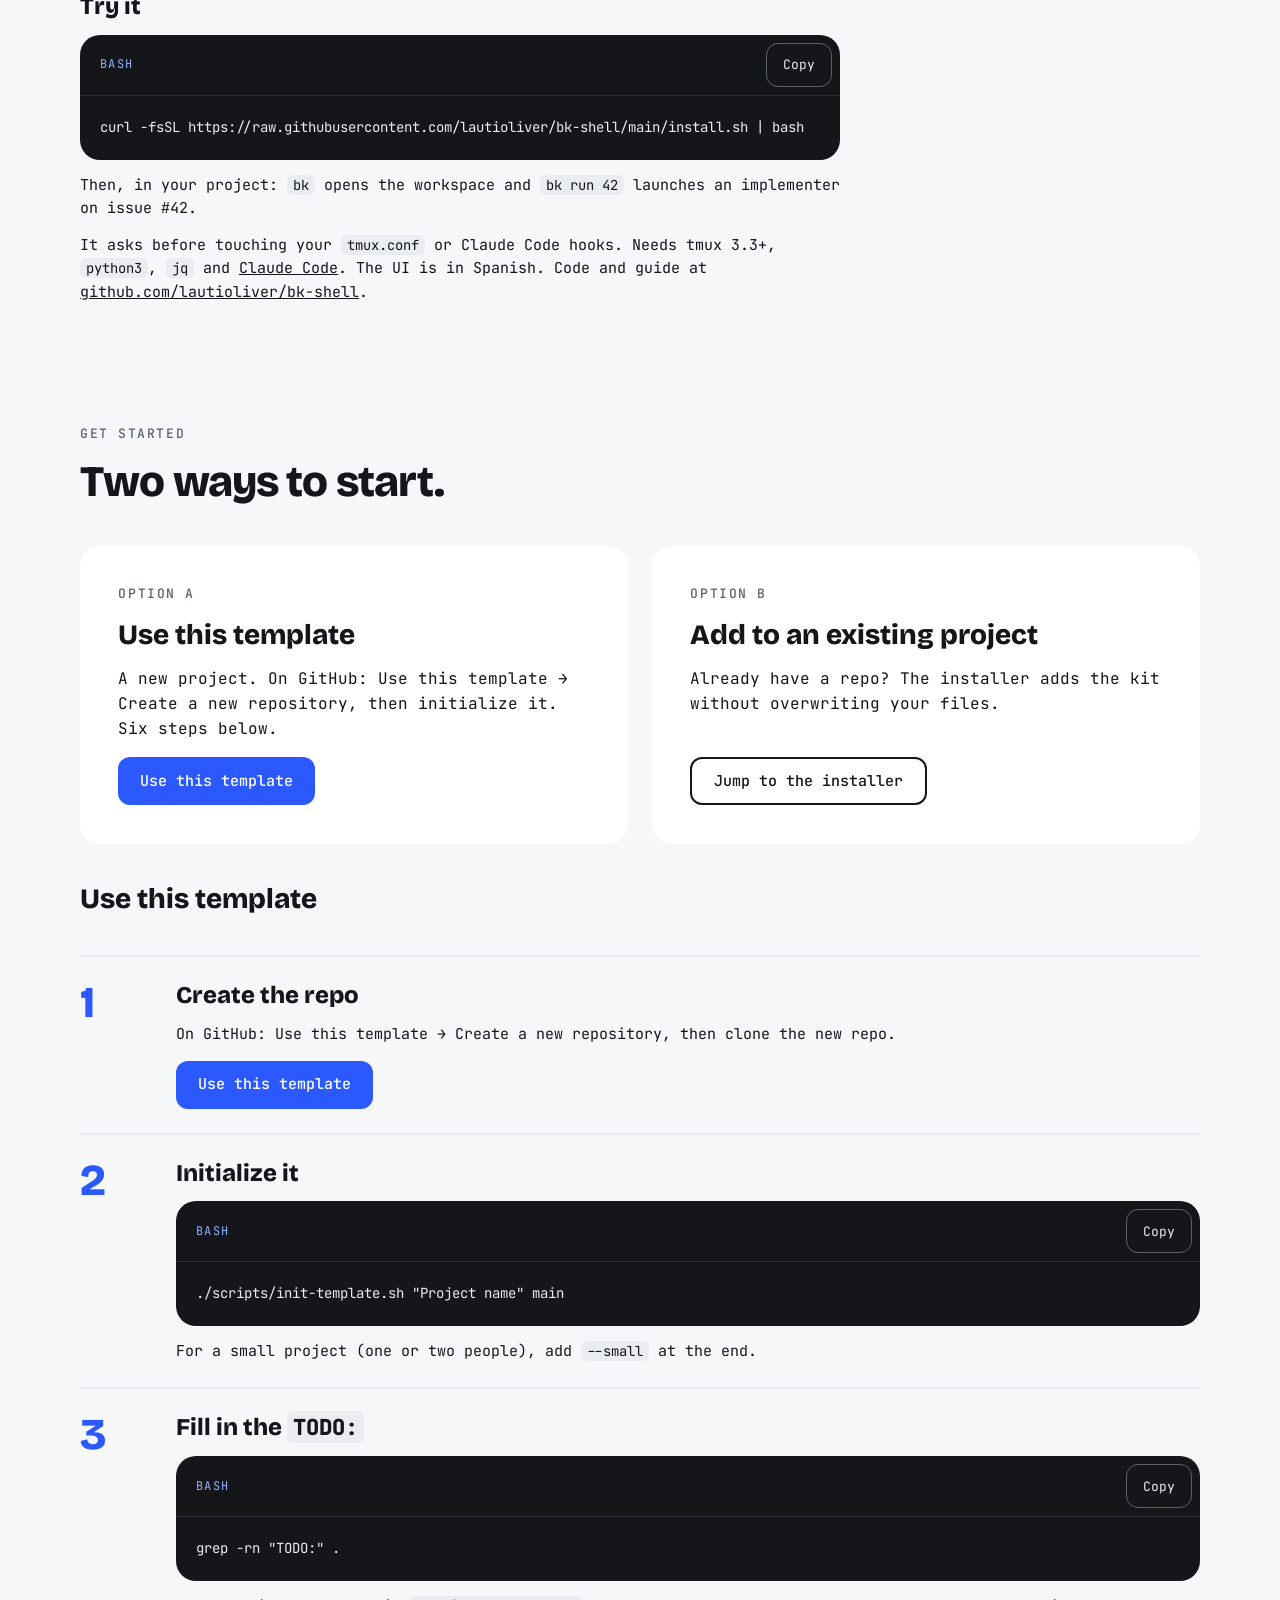
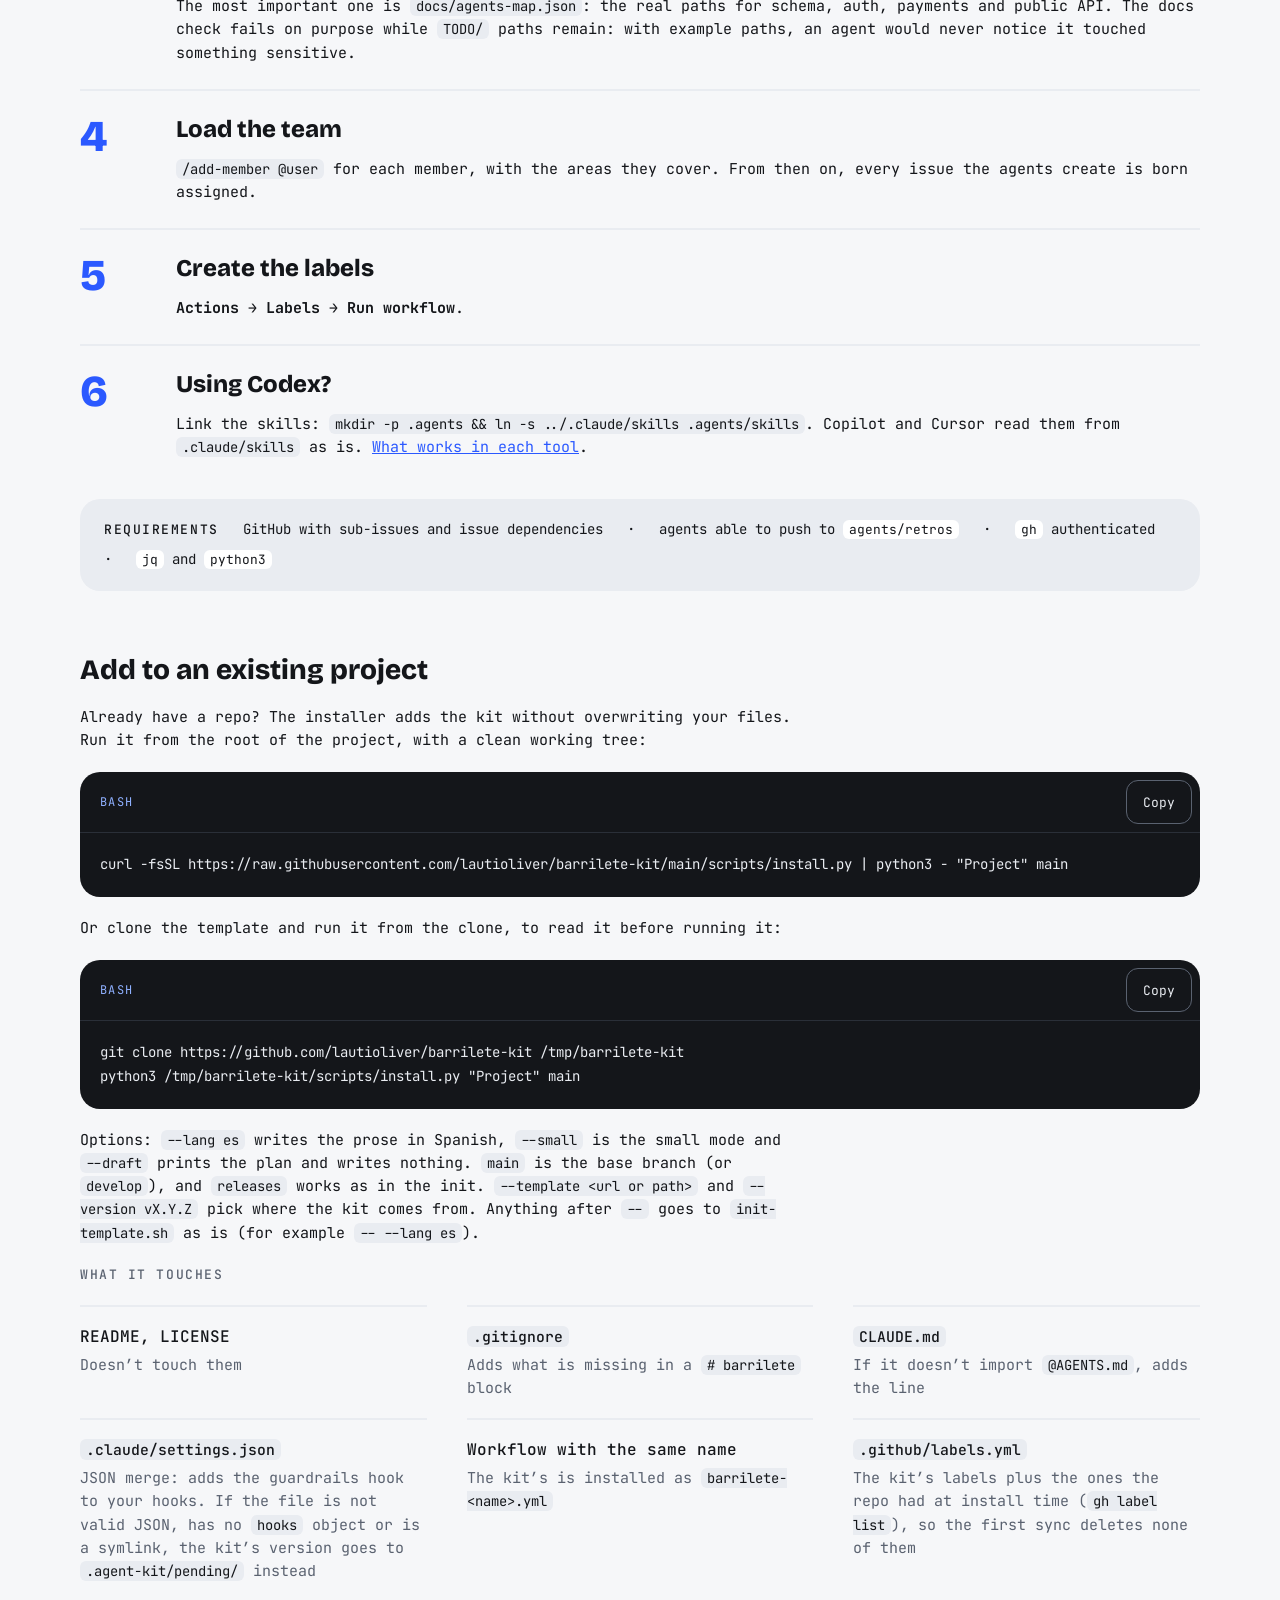
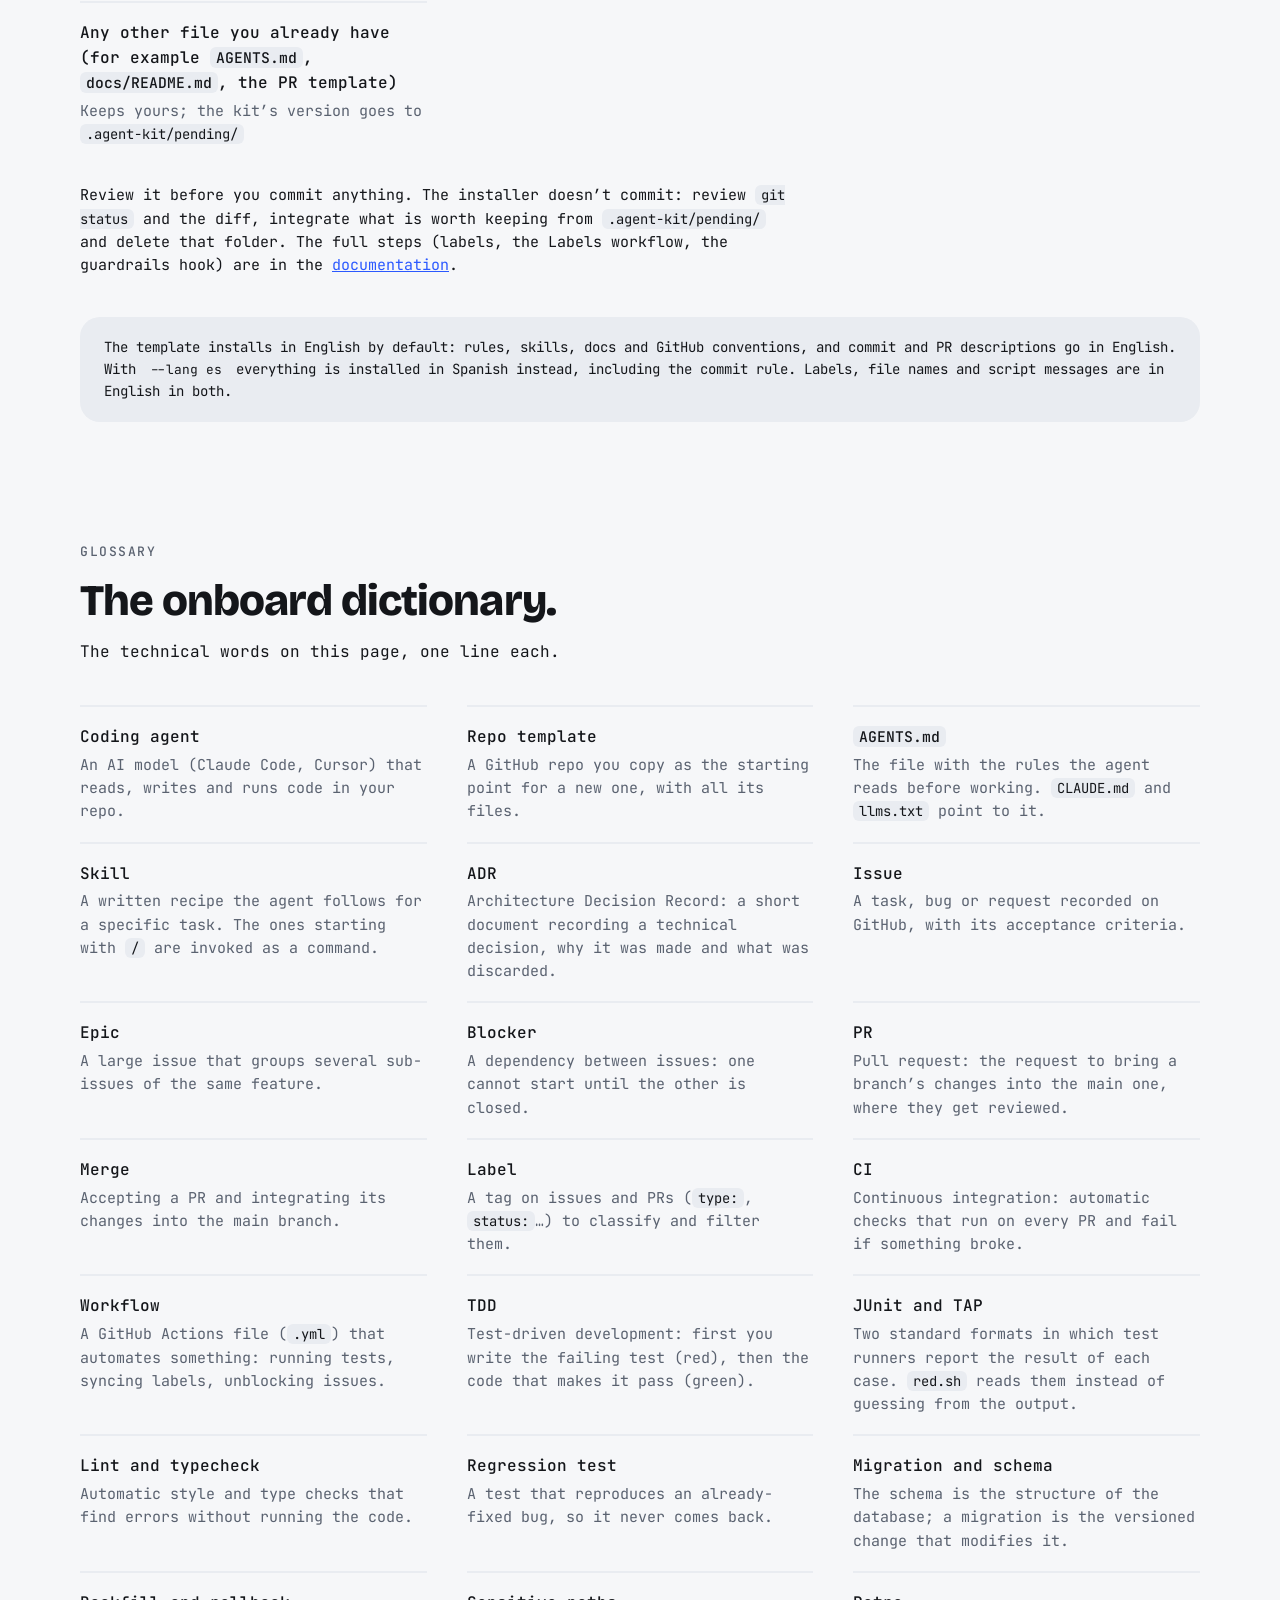
==== commit ea32b039: "bk shell en la landing: tareas (bk done, bk approve, bk say en cola), el monitor con lo que te esper" ====
--- a/index.html
+++ b/index.html
@@ -308,7 +308,7 @@
 <div style="font-size: 13px; letter-spacing: 0.12em; text-transform: uppercase; color: var(--ink-muted); font-weight: 500">Just ask in the chat</div>
 <h2 class="reveal" style="margin: 0; font-family: var(--font-display); font-weight: 800; font-size: clamp(32px, 3.4vw, 44px); line-height: 1.05; letter-spacing: -0.02em">You say one sentence. This happens.</h2>
 </div>
-<div class="reveal" style="display: grid; grid-template-columns: repeat(auto-fit, minmax(min(100%, 340px), 1fr)); gap: 16px"><div class="card" style="background: var(--surface-raised); border-radius: 20px; padding: 24px; display: flex; flex-direction: column; gap: 10px; gap: 14px"><div style="align-self: flex-start; background: var(--ink); color: var(--surface-muted); border-radius: 16px 16px 16px 4px; padding: 12px 16px; font-size: 15px">“open an issue: the QR code doesn’t validate offline, it’s urgent”</div><div style="font-size: 14px; color: var(--accent); font-weight: 500">→ create-issue</div><p style="margin: 0; font-size: 15px; color: var(--ink-muted)">Writes the title and labels following the convention, looks for duplicates, shows you the draft and creates it once you confirm.</p></div><div class="card" style="background: var(--surface-raised); border-radius: 20px; padding: 24px; display: flex; flex-direction: column; gap: 10px; gap: 14px"><div style="align-self: flex-start; background: var(--ink); color: var(--surface-muted); border-radius: 16px 16px 16px 4px; padding: 12px 16px; font-size: 15px">“the payments migration depends on issue 25 being closed”</div><div style="font-size: 14px; color: var(--accent); font-weight: 500">→ create-issue</div><p style="margin: 0; font-size: 15px; color: var(--ink-muted)">Records GitHub’s native dependency (“Blocked by”) and adds <code>status:blocked</code>. <code>unblock.yml</code> removes it once every blocker is closed.</p></div><div class="card" style="background: var(--surface-raised); border-radius: 20px; padding: 24px; display: flex; flex-direction: column; gap: 10px; gap: 14px"><div style="align-self: flex-start; background: var(--ink); color: var(--surface-muted); border-radius: 16px 16px 16px 4px; padding: 12px 16px; font-size: 15px">“plan the accounts migration”</div><div style="font-size: 14px; color: var(--accent); font-weight: 500">→ /plan-feature</div><p style="margin: 0; font-size: 15px; color: var(--ink-muted)">Researches the code and builds an epic with sub-issues and blockers, in the order they can be done.</p></div><div class="card" style="background: var(--surface-raised); border-radius: 20px; padding: 24px; display: flex; flex-direction: column; gap: 10px; gap: 14px"><div style="align-self: flex-start; background: var(--ink); color: var(--surface-muted); border-radius: 16px 16px 16px 4px; padding: 12px 16px; font-size: 15px">“turn this audit into issues”</div><div style="font-size: 14px; color: var(--accent); font-weight: 500">→ create-issue</div><p style="margin: 0; font-size: 15px; color: var(--ink-muted)">One issue per finding, linking back to the document.</p></div><div class="card" style="background: var(--surface-raised); border-radius: 20px; padding: 24px; display: flex; flex-direction: column; gap: 10px; gap: 14px"><div style="align-self: flex-start; background: var(--ink); color: var(--surface-muted); border-radius: 16px 16px 16px 4px; padding: 12px 16px; font-size: 15px">“what can I work on now?”</div><div style="font-size: 14px; color: var(--accent); font-weight: 500">→ /project-status</div><p style="margin: 0; font-size: 15px; color: var(--ink-muted)">What’s free by priority, what’s blocked and why, and the progress of each epic.</p></div><div class="card" style="background: var(--surface-raised); border-radius: 20px; padding: 24px; display: flex; flex-direction: column; gap: 10px; gap: 14px"><div style="align-self: flex-start; background: var(--ink); color: var(--surface-muted); border-radius: 16px 16px 16px 4px; padding: 12px 16px; font-size: 15px">“add @ana to the team, she covers payments”</div><div style="font-size: 14px; color: var(--accent); font-weight: 500">→ /add-member</div><p style="margin: 0; font-size: 15px; color: var(--ink-muted)">Checks the user and the areas and adds them to <code>.github/team.json</code>. Payments issues are born assigned to whoever has the least load.</p></div><div class="card" style="background: var(--surface-raised); border-radius: 20px; padding: 24px; display: flex; flex-direction: column; gap: 10px"><div style="font-size: 13px; color: var(--ink-muted)">07</div><div style="font-weight: 500; font-size: 16px">Several chats, several branches</div><p style="margin: 0; font-size: 15px; color: var(--ink-muted)"><code>bk chat --rama login</code> opens another chat of the project in its own worktree and branch. The strip numbers them: 1, 2, 3…</p></div><div class="card" style="background: var(--surface-raised); border-radius: 20px; padding: 24px; display: flex; flex-direction: column; gap: 10px"><div style="font-size: 13px; color: var(--ink-muted)">08</div><div style="font-weight: 500; font-size: 16px">Subagents in sight</div><p style="margin: 0; font-size: 15px; color: var(--ink-muted)">Subagents show up under the chat that launched them. One click (or <code>bk sub</code>) follows their session live.</p></div><div class="card" style="background: var(--surface-raised); border-radius: 20px; padding: 24px; display: flex; flex-direction: column; gap: 10px"><div style="font-size: 13px; color: var(--ink-muted)">09</div><div style="font-weight: 500; font-size: 16px">Terminal, sounds and radio</div><p style="margin: 0; font-size: 15px; color: var(--ink-muted)"><code>alt+x</code> opens a floating terminal. A different sound when an agent finishes, asks or needs permission. <code>bk song</code> plays music that ducks on every alert.</p></div><div class="card" style="background: var(--surface-raised); border-radius: 20px; padding: 24px; display: flex; flex-direction: column; gap: 10px"><div style="font-size: 13px; color: var(--ink-muted)">10</div><div style="font-weight: 500; font-size: 16px">Agents with easy names</div><p style="margin: 0; font-size: 15px; color: var(--ink-muted)"><code>bk say "yes"</code> answers the agent that is waiting for you. You can also find it by number (<code>bk say 240</code>) or by a word from its title, and chats have their own names.</p></div><div class="card" style="background: var(--surface-raised); border-radius: 20px; padding: 24px; display: flex; flex-direction: column; gap: 10px"><div style="font-size: 13px; color: var(--ink-muted)">11</div><div style="font-weight: 500; font-size: 16px">Deviation monitor</div><p style="margin: 0; font-size: 15px; color: var(--ink-muted)"><code>bk monitor</code> on your other screen: every agent, what it spent today and deviations as they happen. A force push, someone else's credentials or a false "CI is green" make a sound.</p></div></div>
+<div class="reveal" style="display: grid; grid-template-columns: repeat(auto-fit, minmax(min(100%, 340px), 1fr)); gap: 16px"><div class="card" style="background: var(--surface-raised); border-radius: 20px; padding: 24px; display: flex; flex-direction: column; gap: 10px; gap: 14px"><div style="align-self: flex-start; background: var(--ink); color: var(--surface-muted); border-radius: 16px 16px 16px 4px; padding: 12px 16px; font-size: 15px">“open an issue: the QR code doesn’t validate offline, it’s urgent”</div><div style="font-size: 14px; color: var(--accent); font-weight: 500">→ create-issue</div><p style="margin: 0; font-size: 15px; color: var(--ink-muted)">Writes the title and labels following the convention, looks for duplicates, shows you the draft and creates it once you confirm.</p></div><div class="card" style="background: var(--surface-raised); border-radius: 20px; padding: 24px; display: flex; flex-direction: column; gap: 10px; gap: 14px"><div style="align-self: flex-start; background: var(--ink); color: var(--surface-muted); border-radius: 16px 16px 16px 4px; padding: 12px 16px; font-size: 15px">“the payments migration depends on issue 25 being closed”</div><div style="font-size: 14px; color: var(--accent); font-weight: 500">→ create-issue</div><p style="margin: 0; font-size: 15px; color: var(--ink-muted)">Records GitHub’s native dependency (“Blocked by”) and adds <code>status:blocked</code>. <code>unblock.yml</code> removes it once every blocker is closed.</p></div><div class="card" style="background: var(--surface-raised); border-radius: 20px; padding: 24px; display: flex; flex-direction: column; gap: 10px; gap: 14px"><div style="align-self: flex-start; background: var(--ink); color: var(--surface-muted); border-radius: 16px 16px 16px 4px; padding: 12px 16px; font-size: 15px">“plan the accounts migration”</div><div style="font-size: 14px; color: var(--accent); font-weight: 500">→ /plan-feature</div><p style="margin: 0; font-size: 15px; color: var(--ink-muted)">Researches the code and builds an epic with sub-issues and blockers, in the order they can be done.</p></div><div class="card" style="background: var(--surface-raised); border-radius: 20px; padding: 24px; display: flex; flex-direction: column; gap: 10px; gap: 14px"><div style="align-self: flex-start; background: var(--ink); color: var(--surface-muted); border-radius: 16px 16px 16px 4px; padding: 12px 16px; font-size: 15px">“turn this audit into issues”</div><div style="font-size: 14px; color: var(--accent); font-weight: 500">→ create-issue</div><p style="margin: 0; font-size: 15px; color: var(--ink-muted)">One issue per finding, linking back to the document.</p></div><div class="card" style="background: var(--surface-raised); border-radius: 20px; padding: 24px; display: flex; flex-direction: column; gap: 10px; gap: 14px"><div style="align-self: flex-start; background: var(--ink); color: var(--surface-muted); border-radius: 16px 16px 16px 4px; padding: 12px 16px; font-size: 15px">“what can I work on now?”</div><div style="font-size: 14px; color: var(--accent); font-weight: 500">→ /project-status</div><p style="margin: 0; font-size: 15px; color: var(--ink-muted)">What’s free by priority, what’s blocked and why, and the progress of each epic.</p></div><div class="card" style="background: var(--surface-raised); border-radius: 20px; padding: 24px; display: flex; flex-direction: column; gap: 10px; gap: 14px"><div style="align-self: flex-start; background: var(--ink); color: var(--surface-muted); border-radius: 16px 16px 16px 4px; padding: 12px 16px; font-size: 15px">“add @ana to the team, she covers payments”</div><div style="font-size: 14px; color: var(--accent); font-weight: 500">→ /add-member</div><p style="margin: 0; font-size: 15px; color: var(--ink-muted)">Checks the user and the areas and adds them to <code>.github/team.json</code>. Payments issues are born assigned to whoever has the least load.</p></div><div class="card" style="background: var(--surface-raised); border-radius: 20px; padding: 24px; display: flex; flex-direction: column; gap: 10px"><div style="font-size: 13px; color: var(--ink-muted)">07</div><div style="font-weight: 500; font-size: 16px">Several chats, several branches</div><p style="margin: 0; font-size: 15px; color: var(--ink-muted)"><code>bk chat --rama login</code> opens another chat of the project in its own worktree and branch. The strip numbers them: 1, 2, 3…</p></div><div class="card" style="background: var(--surface-raised); border-radius: 20px; padding: 24px; display: flex; flex-direction: column; gap: 10px"><div style="font-size: 13px; color: var(--ink-muted)">08</div><div style="font-weight: 500; font-size: 16px">Subagents in sight</div><p style="margin: 0; font-size: 15px; color: var(--ink-muted)">Subagents show up under the chat that launched them. One click (or <code>bk sub</code>) follows their session live.</p></div><div class="card" style="background: var(--surface-raised); border-radius: 20px; padding: 24px; display: flex; flex-direction: column; gap: 10px"><div style="font-size: 13px; color: var(--ink-muted)">09</div><div style="font-weight: 500; font-size: 16px">Terminal, sounds and radio</div><p style="margin: 0; font-size: 15px; color: var(--ink-muted)"><code>alt+x</code> opens a floating terminal. A different sound when an agent finishes, asks or needs permission. <code>bk song</code> plays music that ducks on every alert.</p></div><div class="card" style="background: var(--surface-raised); border-radius: 20px; padding: 24px; display: flex; flex-direction: column; gap: 10px"><div style="font-size: 13px; color: var(--ink-muted)">10</div><div style="font-weight: 500; font-size: 16px">Agents with easy names</div><p style="margin: 0; font-size: 15px; color: var(--ink-muted)"><code>bk say "yes"</code> answers the agent that is waiting for you. You can also find it by number (<code>bk say 240</code>) or by a word from its title, and chats have their own names.</p></div><div class="card" style="background: var(--surface-raised); border-radius: 20px; padding: 24px; display: flex; flex-direction: column; gap: 10px"><div style="font-size: 13px; color: var(--ink-muted)">11</div><div style="font-weight: 500; font-size: 16px">Monitor</div><p style="margin: 0; font-size: 15px; color: var(--ink-muted)"><code>bk monitor</code> on your other screen: what is waiting for you on top, with the command to answer; then agents and chats, their tasks, what they spent today and deviations as they happen. A force push, someone else's credentials or a false "CI is green" make a sound.</p></div><div class="card" style="background: var(--surface-raised); border-radius: 20px; padding: 24px; display: flex; flex-direction: column; gap: 10px"><div style="font-size: 13px; color: var(--ink-muted)">12</div><div style="font-weight: 500; font-size: 16px">Tasks, not windows</div><p style="margin: 0; font-size: 15px; color: var(--ink-muted)">Every agent works on a task with a state: a second <code>bk run</code> on the same issue does not launch another one. It closes with <code>bk done</code>; if it dies, it stays <em>incomplete</em>. Its PR proposes the reviewer, which starts when you say <code>bk approve</code>. A <code>bk say</code> while it works is queued until the turn ends.</p></div><div class="card" style="background: var(--surface-raised); border-radius: 20px; padding: 24px; display: flex; flex-direction: column; gap: 10px"><div style="font-size: 13px; color: var(--ink-muted)">13</div><div style="font-weight: 500; font-size: 16px">What only you can do</div><p style="margin: 0; font-size: 15px; color: var(--ink-muted)"><code>bk checkpoints</code> gathers plans to approve, proposed reviewers, PRs to review or merge and lessons, each with its command. It is the same list the monitor and the bar show.</p></div></div>
 </section>
 
 <!-- SKILLS -->
@@ -419,8 +419,8 @@
 │●│                                    │ ▎ ✿ Status         │
 │2│   chat with the orchestrator       │ ▎ ∗ Agents         │
 │○│   (Claude Code)                    │ ▎ ● i42 sonnet 12m │
-│─│                                    │ ▎ ◆ Checkpoints    │
-│1│   you ask the agents for things    │ ▎ ✎ Changes        │
+│─│                                    │ ▎ ✎ Changes        │
+│1│   you ask the agents for things    │                    │
 │●│   and watch them work on the side  │                    │
 └─┴────────────────────────────────────┴────────────────────┘</span></pre></div>
 <div class="reveal" style="display: grid; grid-template-columns: repeat(auto-fit, minmax(min(100%, 280px), 1fr)); gap: 16px"><div class="card" style="background: var(--surface-raised); border-radius: 20px; padding: 24px; display: flex; flex-direction: column; gap: 10px"><div style="font-size: 13px; color: var(--ink-muted)">01</div><div style="font-weight: 500; font-size: 16px">One workspace per project</div><p style="margin: 0; font-size: 15px; color: var(--ink-muted)"><code>bk</code> opens the chat, the agents rail and the sessions strip. <code>bk open</code> puts another project on another desktop.</p></div><div class="card" style="background: var(--surface-raised); border-radius: 20px; padding: 24px; display: flex; flex-direction: column; gap: 10px"><div style="font-size: 13px; color: var(--ink-muted)">02</div><div style="font-weight: 500; font-size: 16px">Agents in parallel</div><p style="margin: 0; font-size: 15px; color: var(--ink-muted)"><code>bk run</code>, <code>bk review</code> and <code>bk fix</code> launch the kit's agents, each in its own worktree with its role's model. The orchestrator picks, per role, its own window or a subagent.</p></div><div class="card" style="background: var(--surface-raised); border-radius: 20px; padding: 24px; display: flex; flex-direction: column; gap: 10px"><div style="font-size: 13px; color: var(--ink-muted)">03</div><div style="font-weight: 500; font-size: 16px">Talk to them without switching</div><p style="margin: 0; font-size: 15px; color: var(--ink-muted)"><code>bk say</code> answers them, <code>bk peek</code> looks at them and <code>alt+shift+N</code> brings an agent into the chat's place.</p></div><div class="card" style="background: var(--surface-raised); border-radius: 20px; padding: 24px; display: flex; flex-direction: column; gap: 10px"><div style="font-size: 13px; color: var(--ink-muted)">04</div><div style="font-weight: 500; font-size: 16px">Real state</div><p style="margin: 0; font-size: 15px; color: var(--ink-muted)">Working, waiting for you, in the background or done: the rail knows when an agent still has commands or subagents running.</p></div><div class="card" style="background: var(--surface-raised); border-radius: 20px; padding: 24px; display: flex; flex-direction: column; gap: 10px"><div style="font-size: 13px; color: var(--ink-muted)">05</div><div style="font-weight: 500; font-size: 16px">Overlays</div><p style="margin: 0; font-size: 15px; color: var(--ink-muted)"><code>alt+a</code> agents · <code>alt+g</code> changes and diff · <code>alt+k</code> commands · <code>alt+s</code> sessions · <code>alt+u</code> stats.</p></div><div class="card" style="background: var(--surface-raised); border-radius: 20px; padding: 24px; display: flex; flex-direction: column; gap: 10px"><div style="font-size: 13px; color: var(--ink-muted)">06</div><div style="font-weight: 500; font-size: 16px">Stats</div><p style="margin: 0; font-size: 15px; color: var(--ink-muted)">Activity map, favorite model, streaks and API-equivalent cost of your whole history.</p></div></div>
